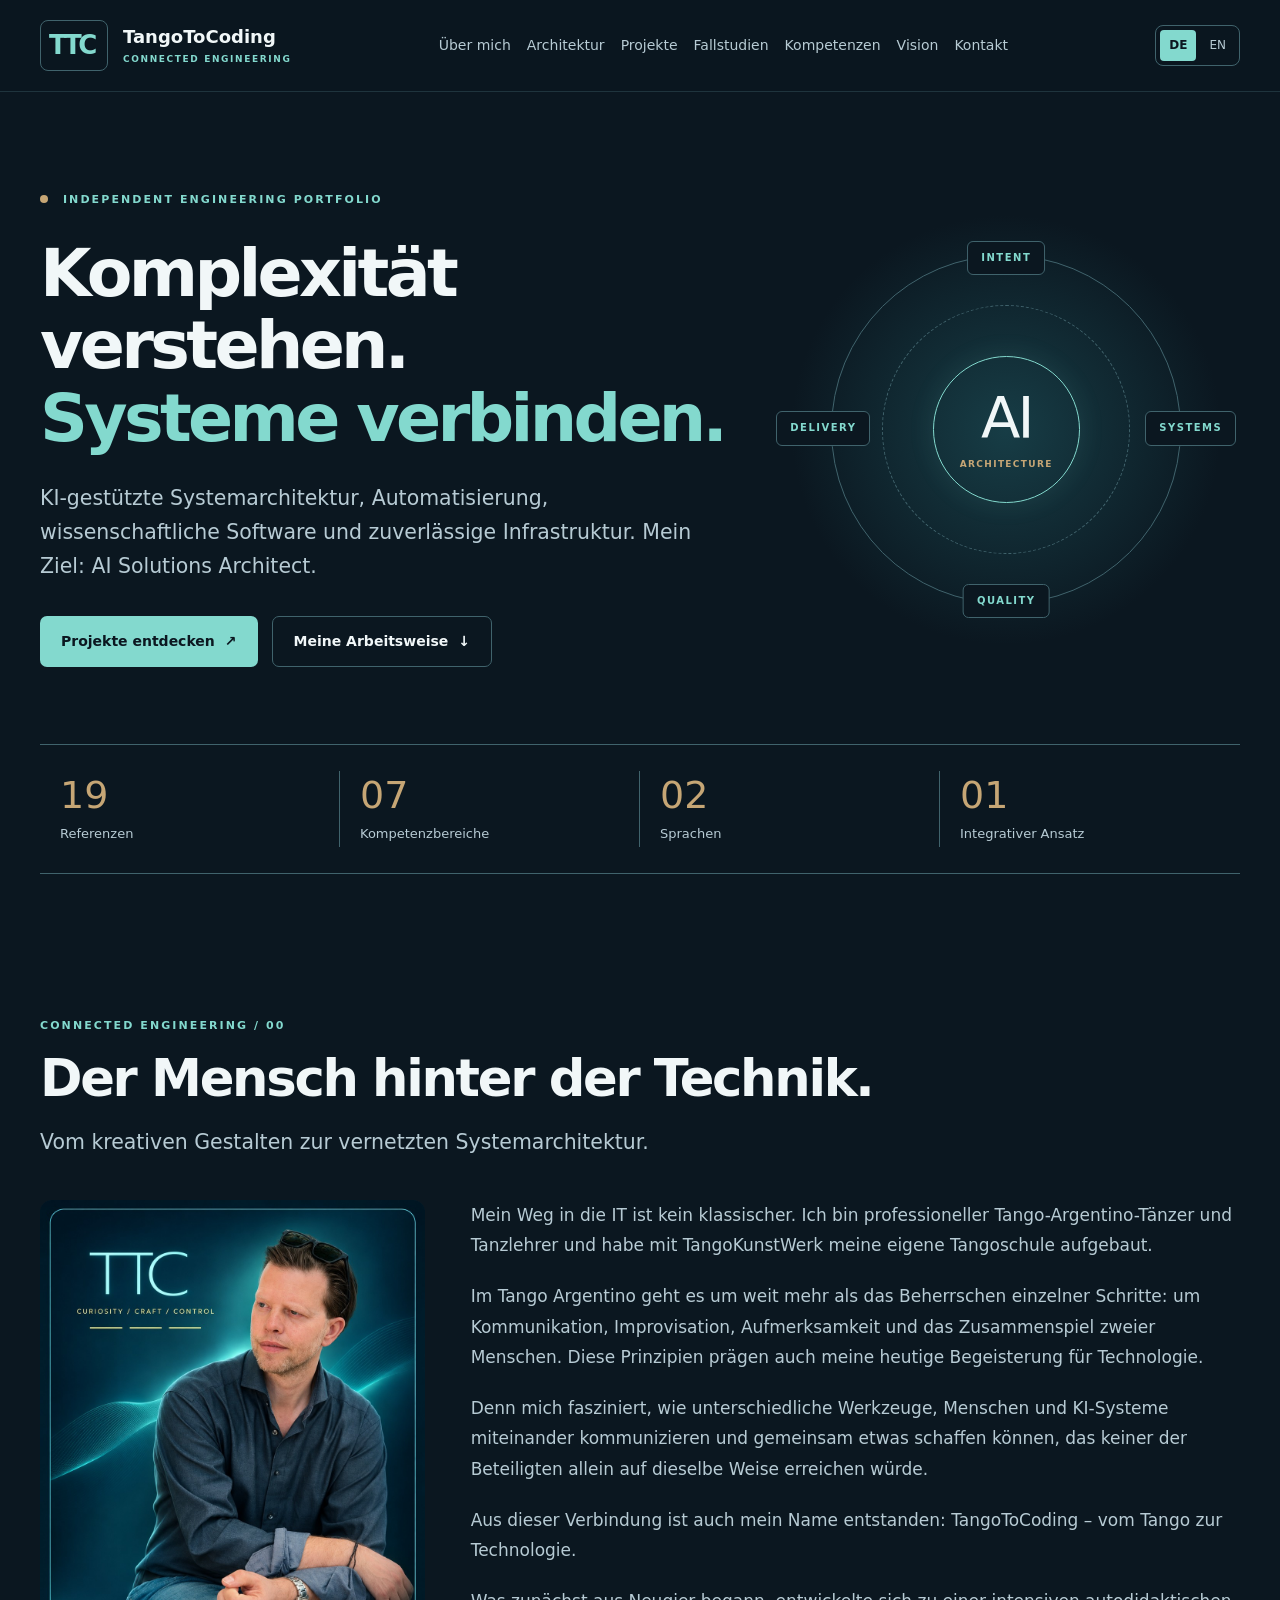
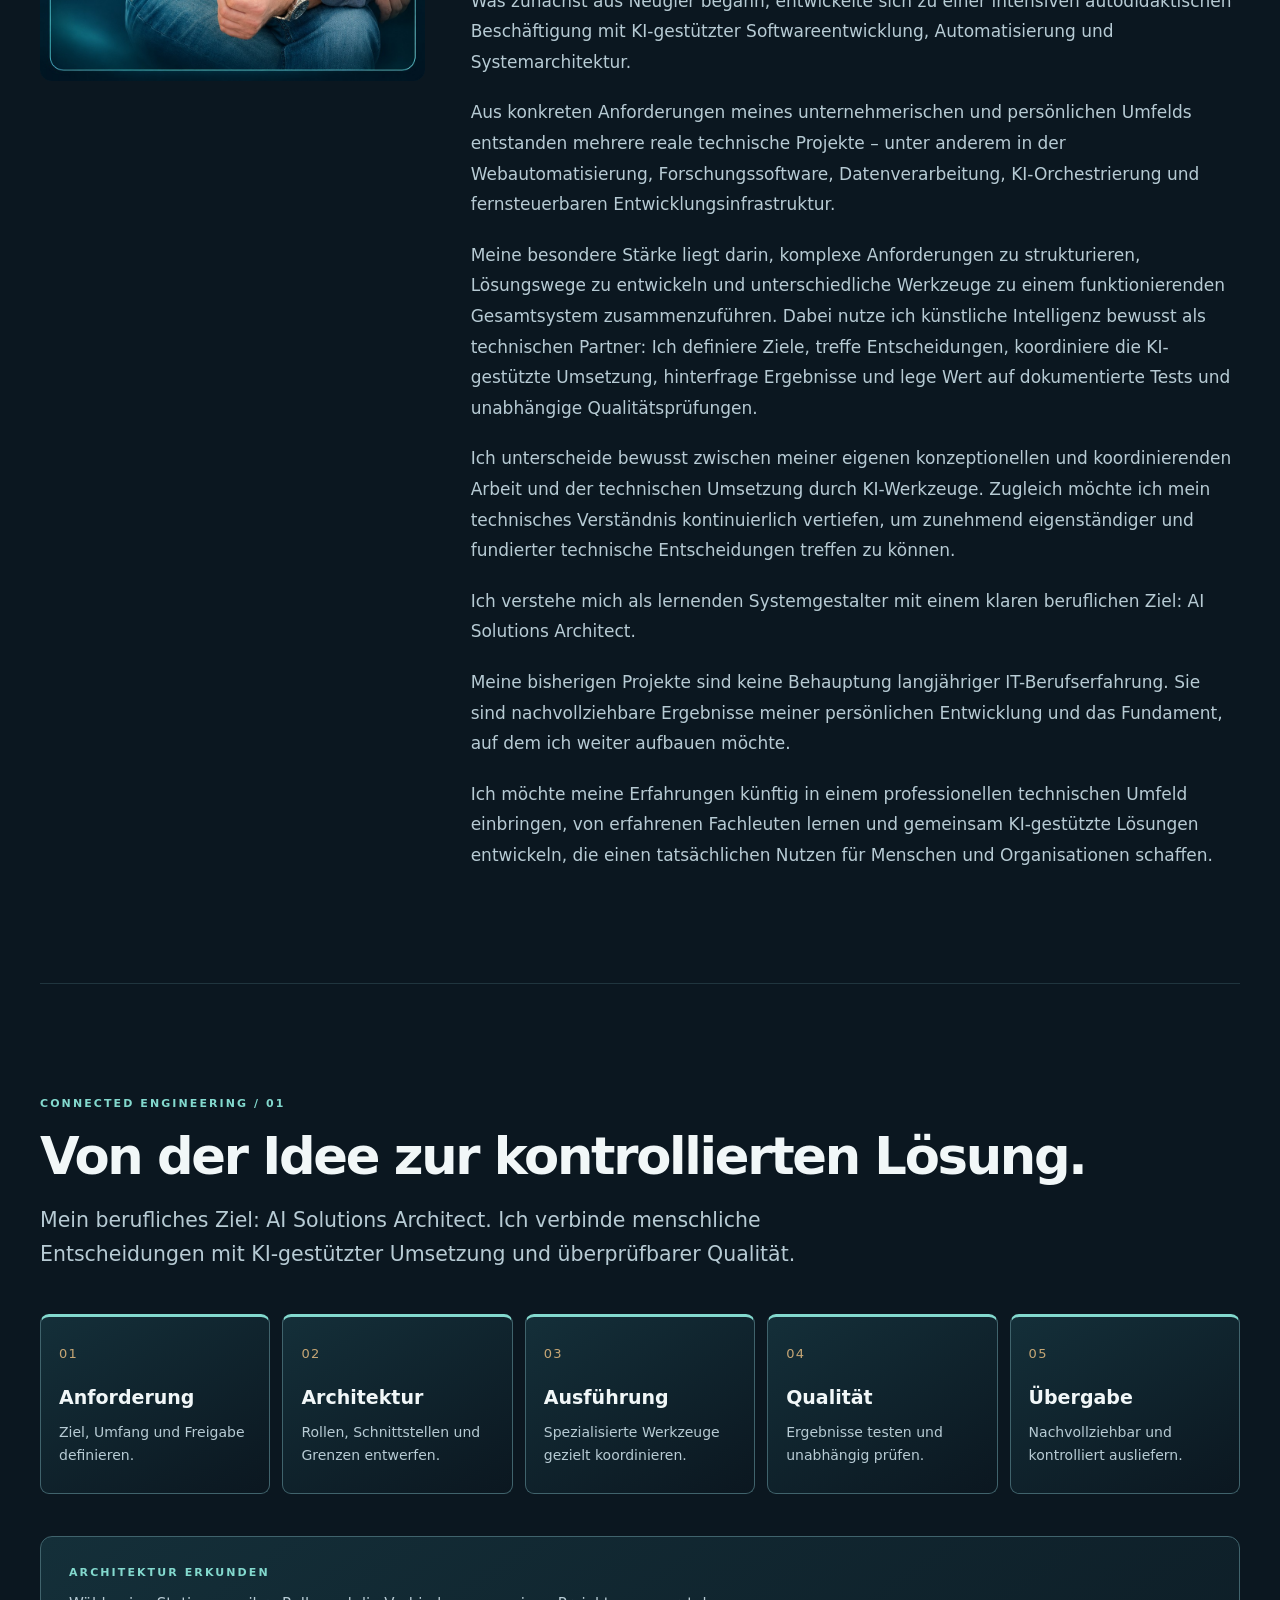
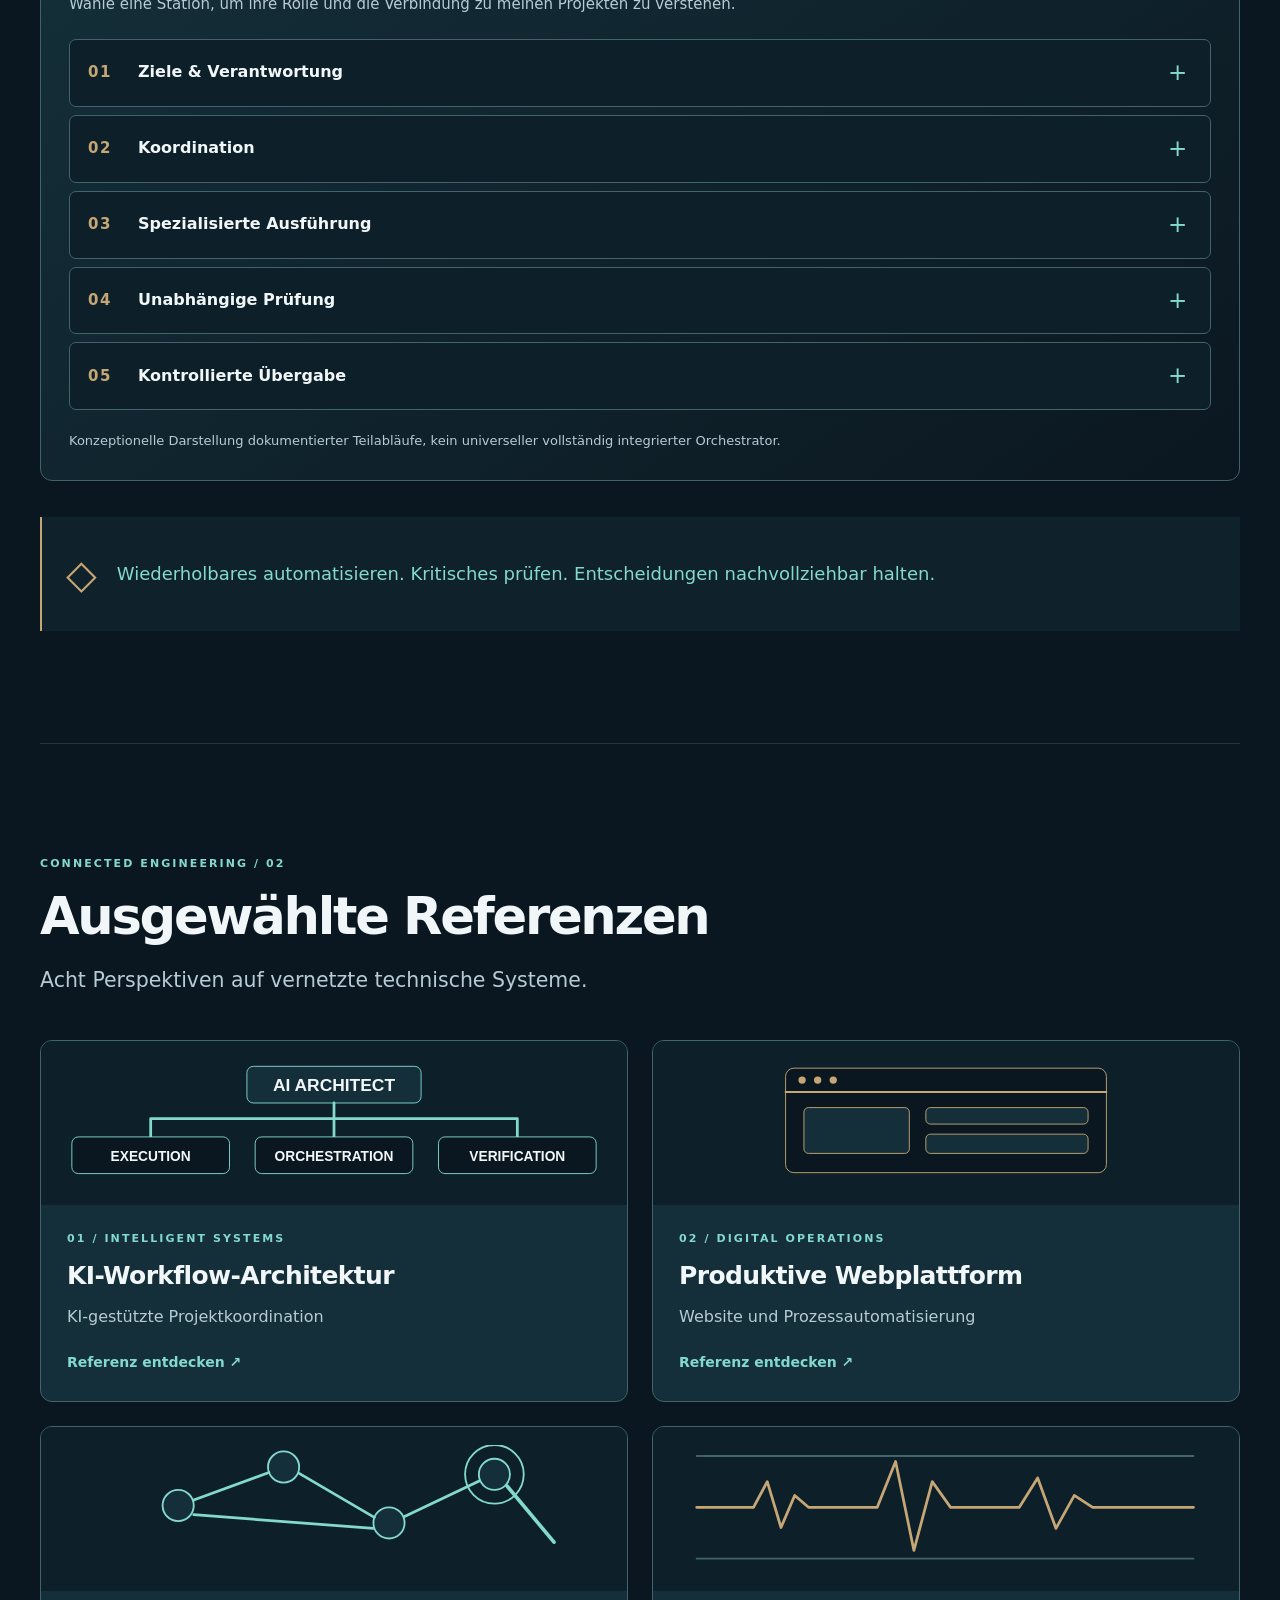
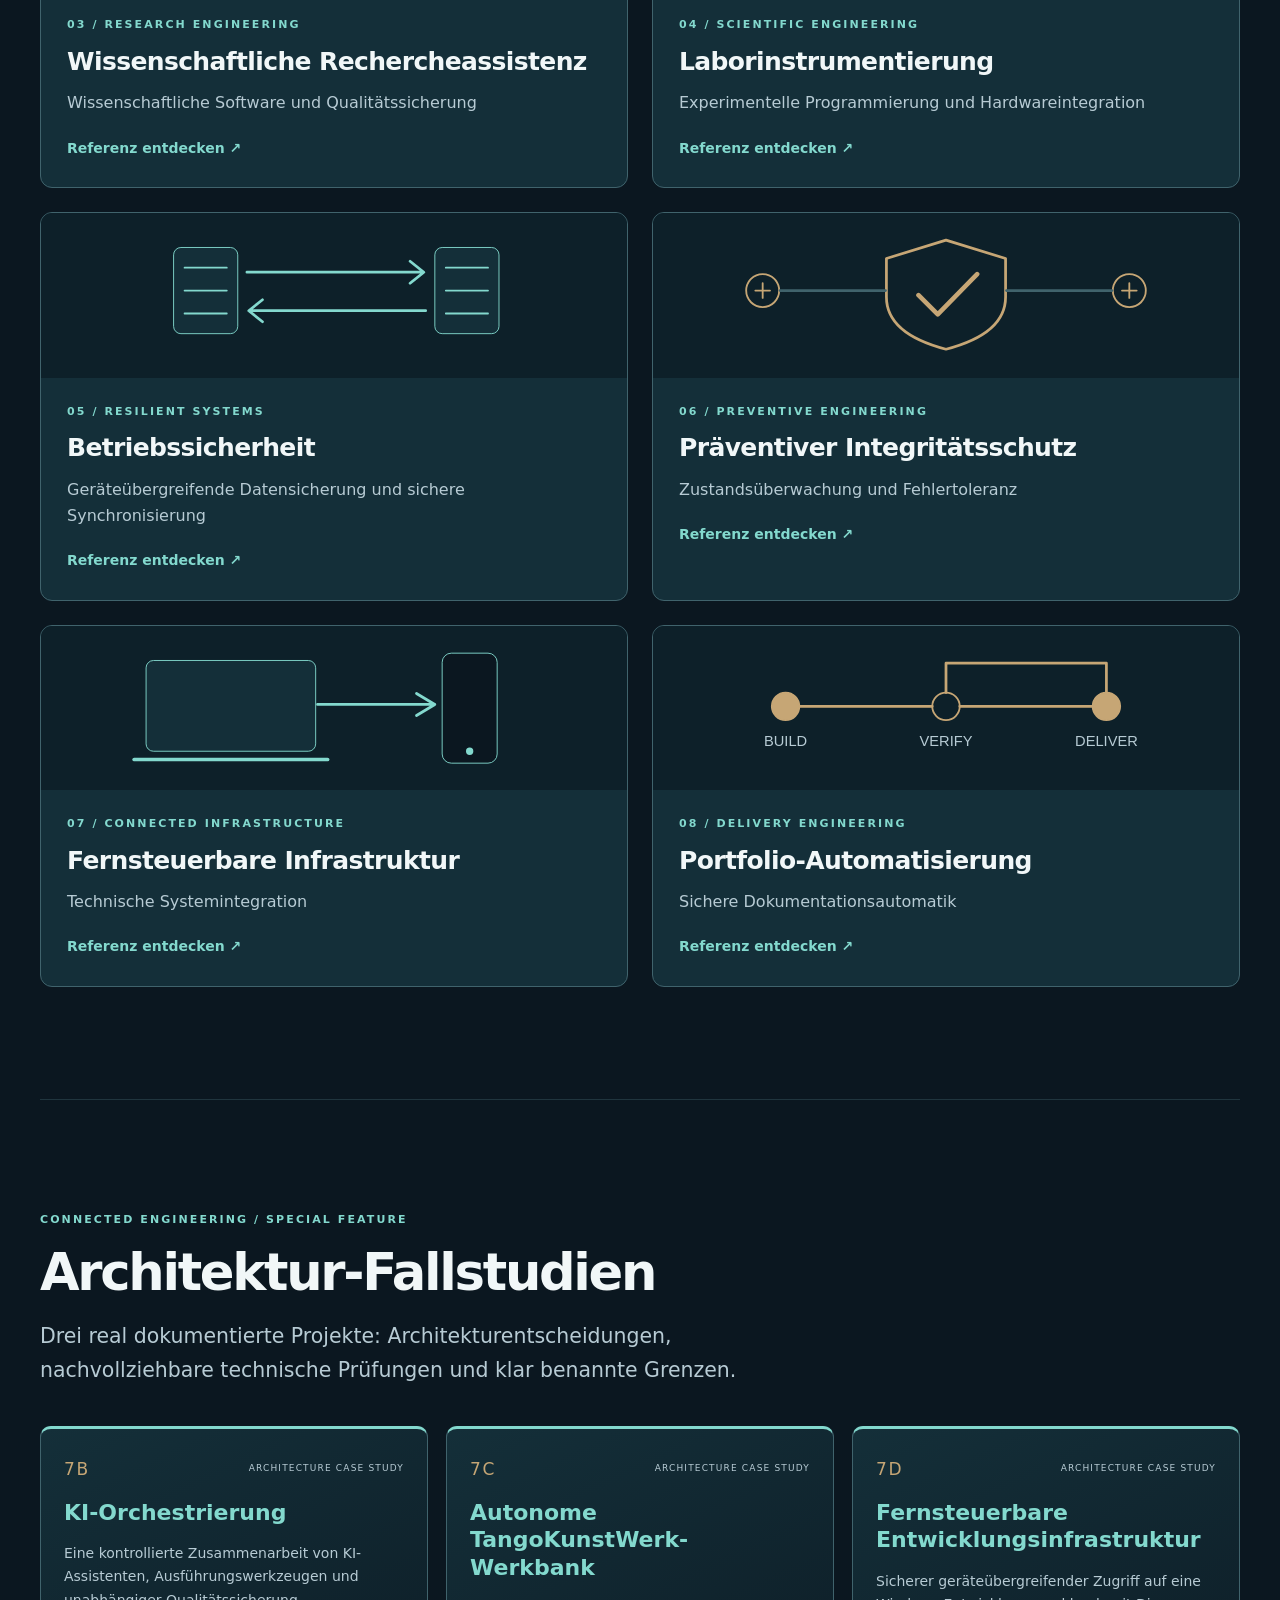
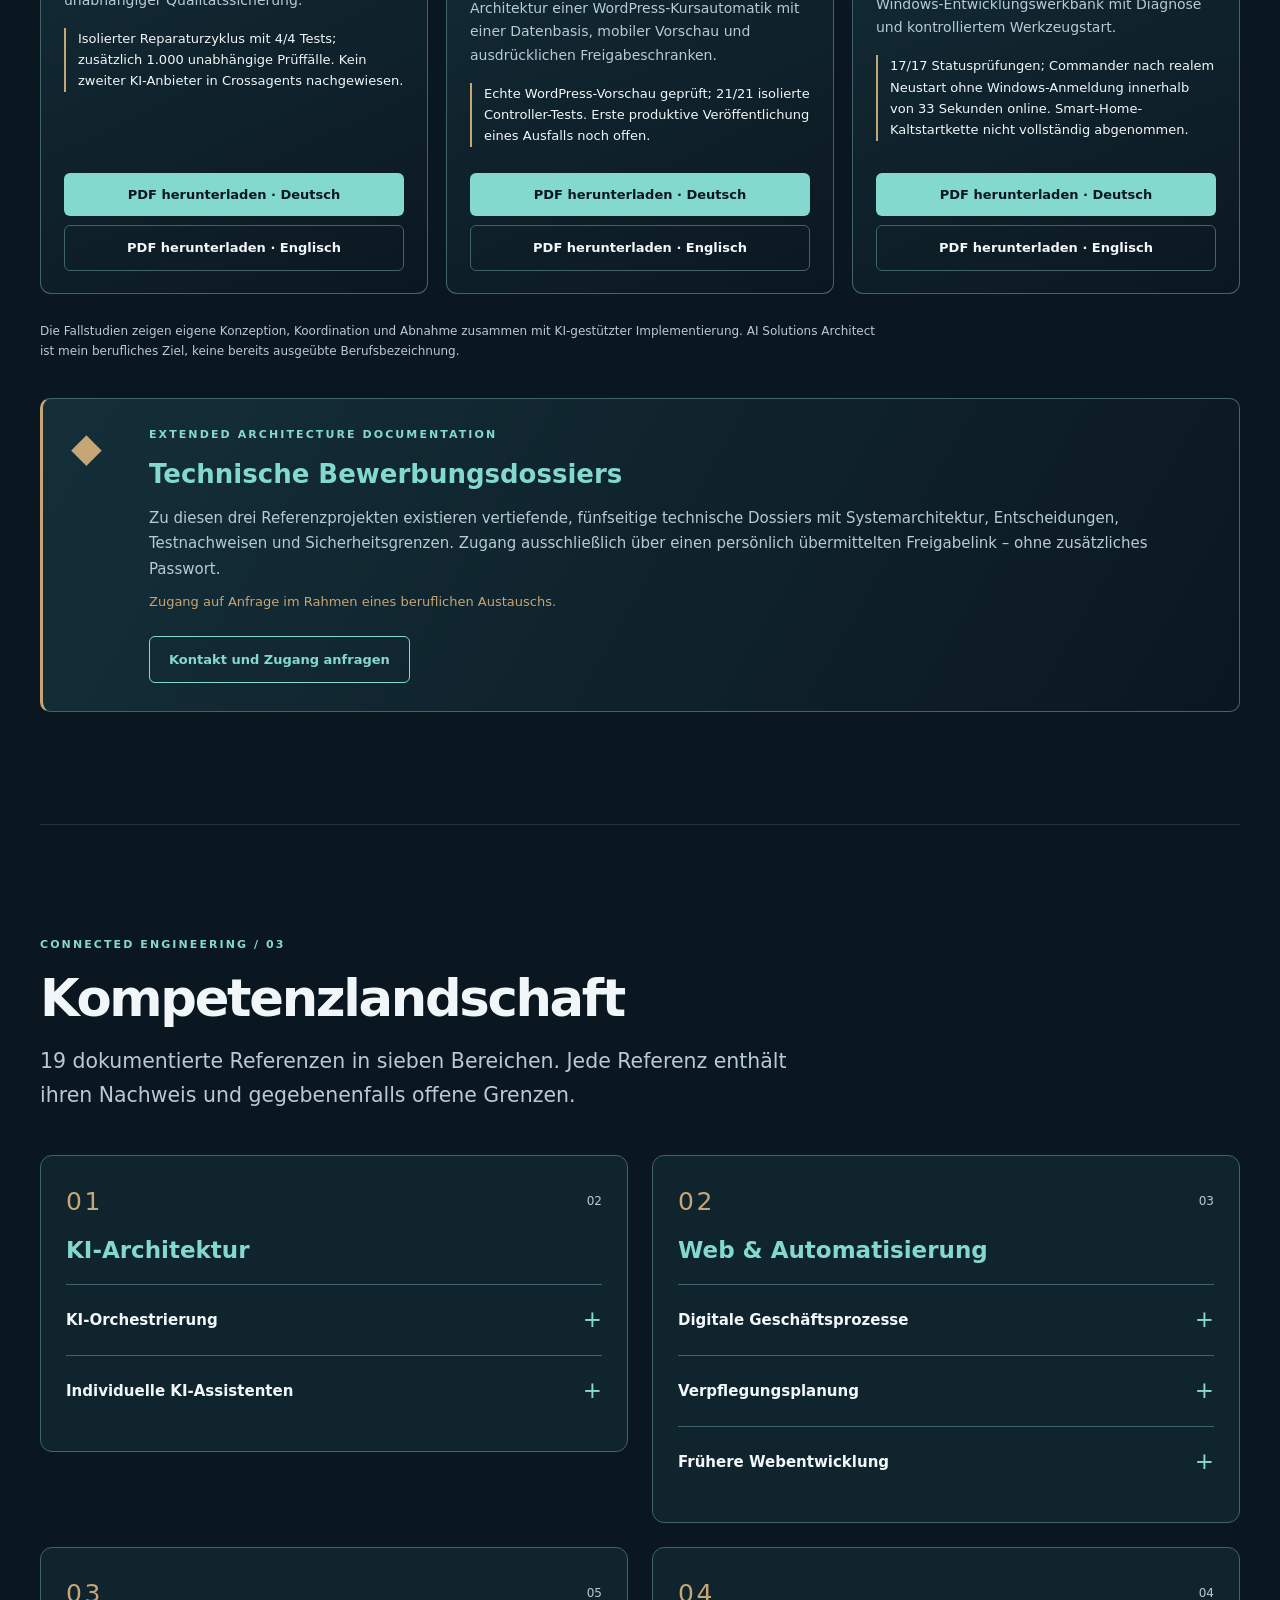
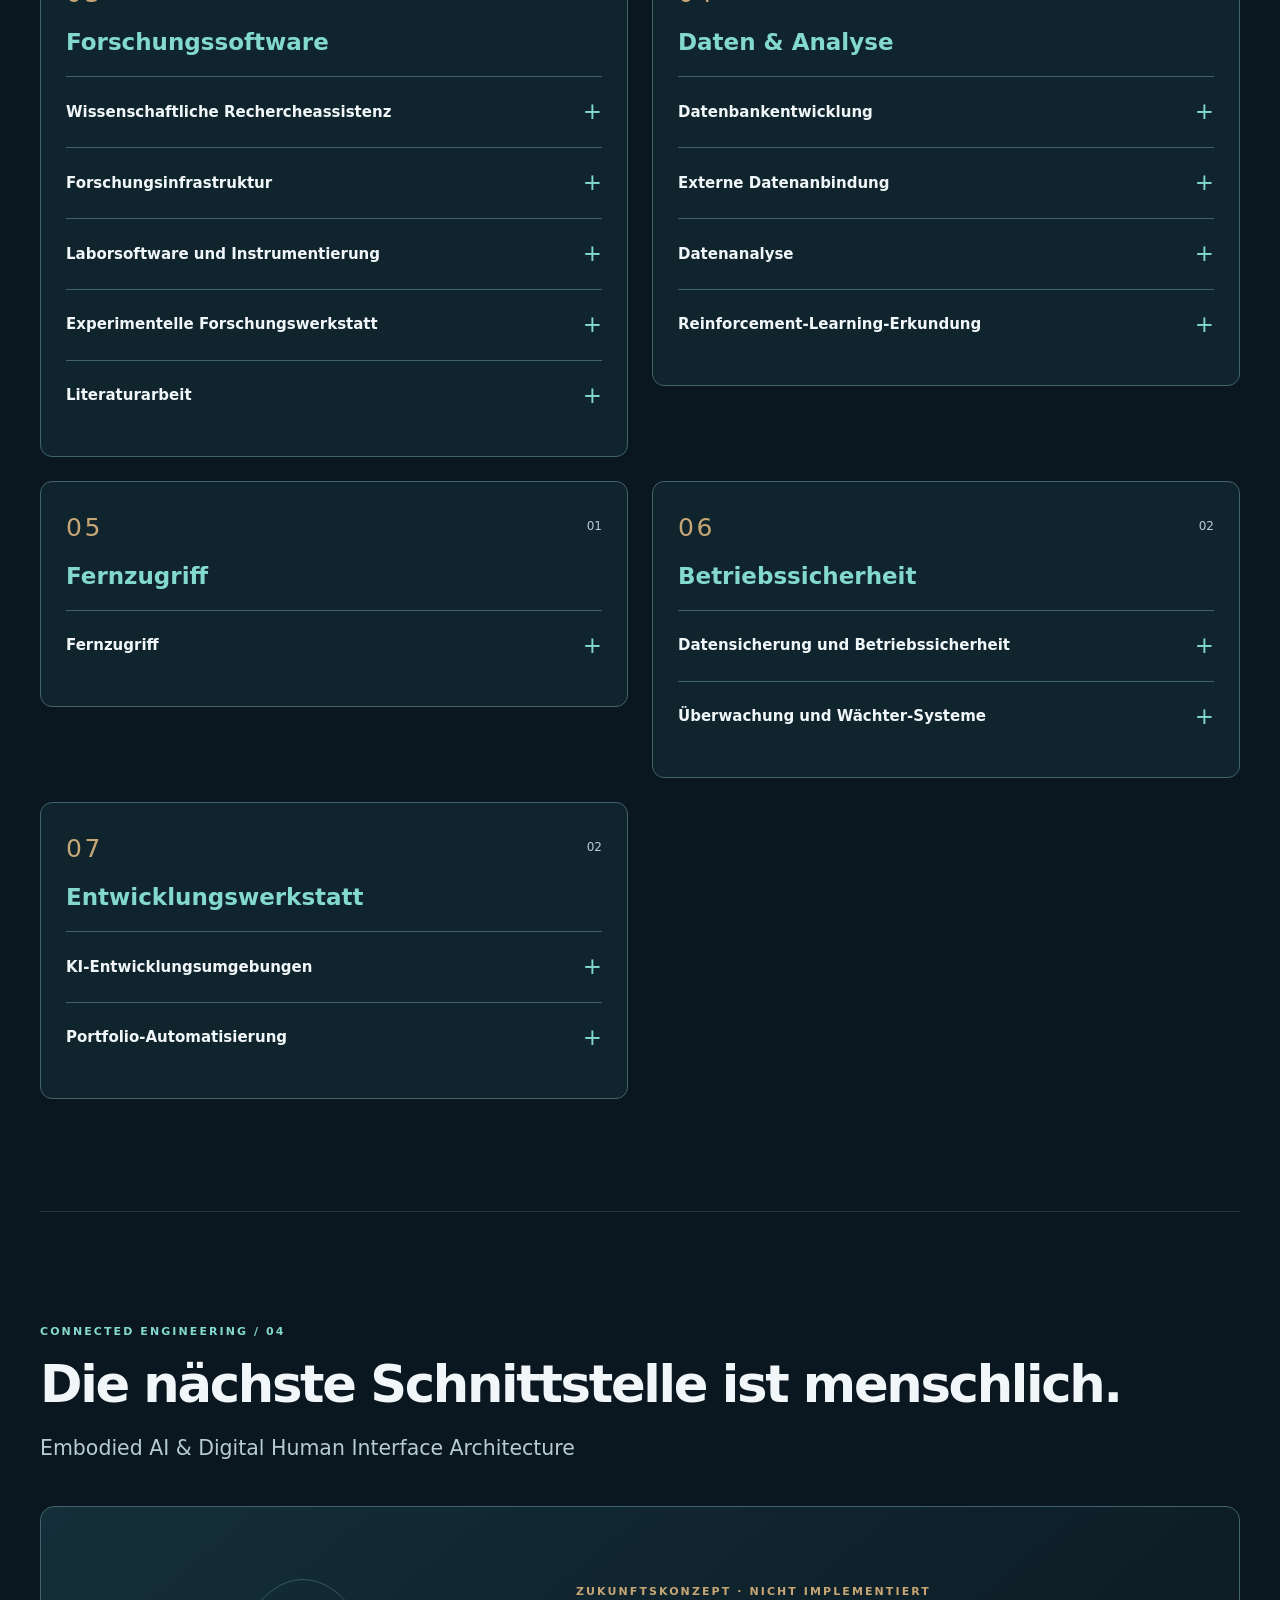
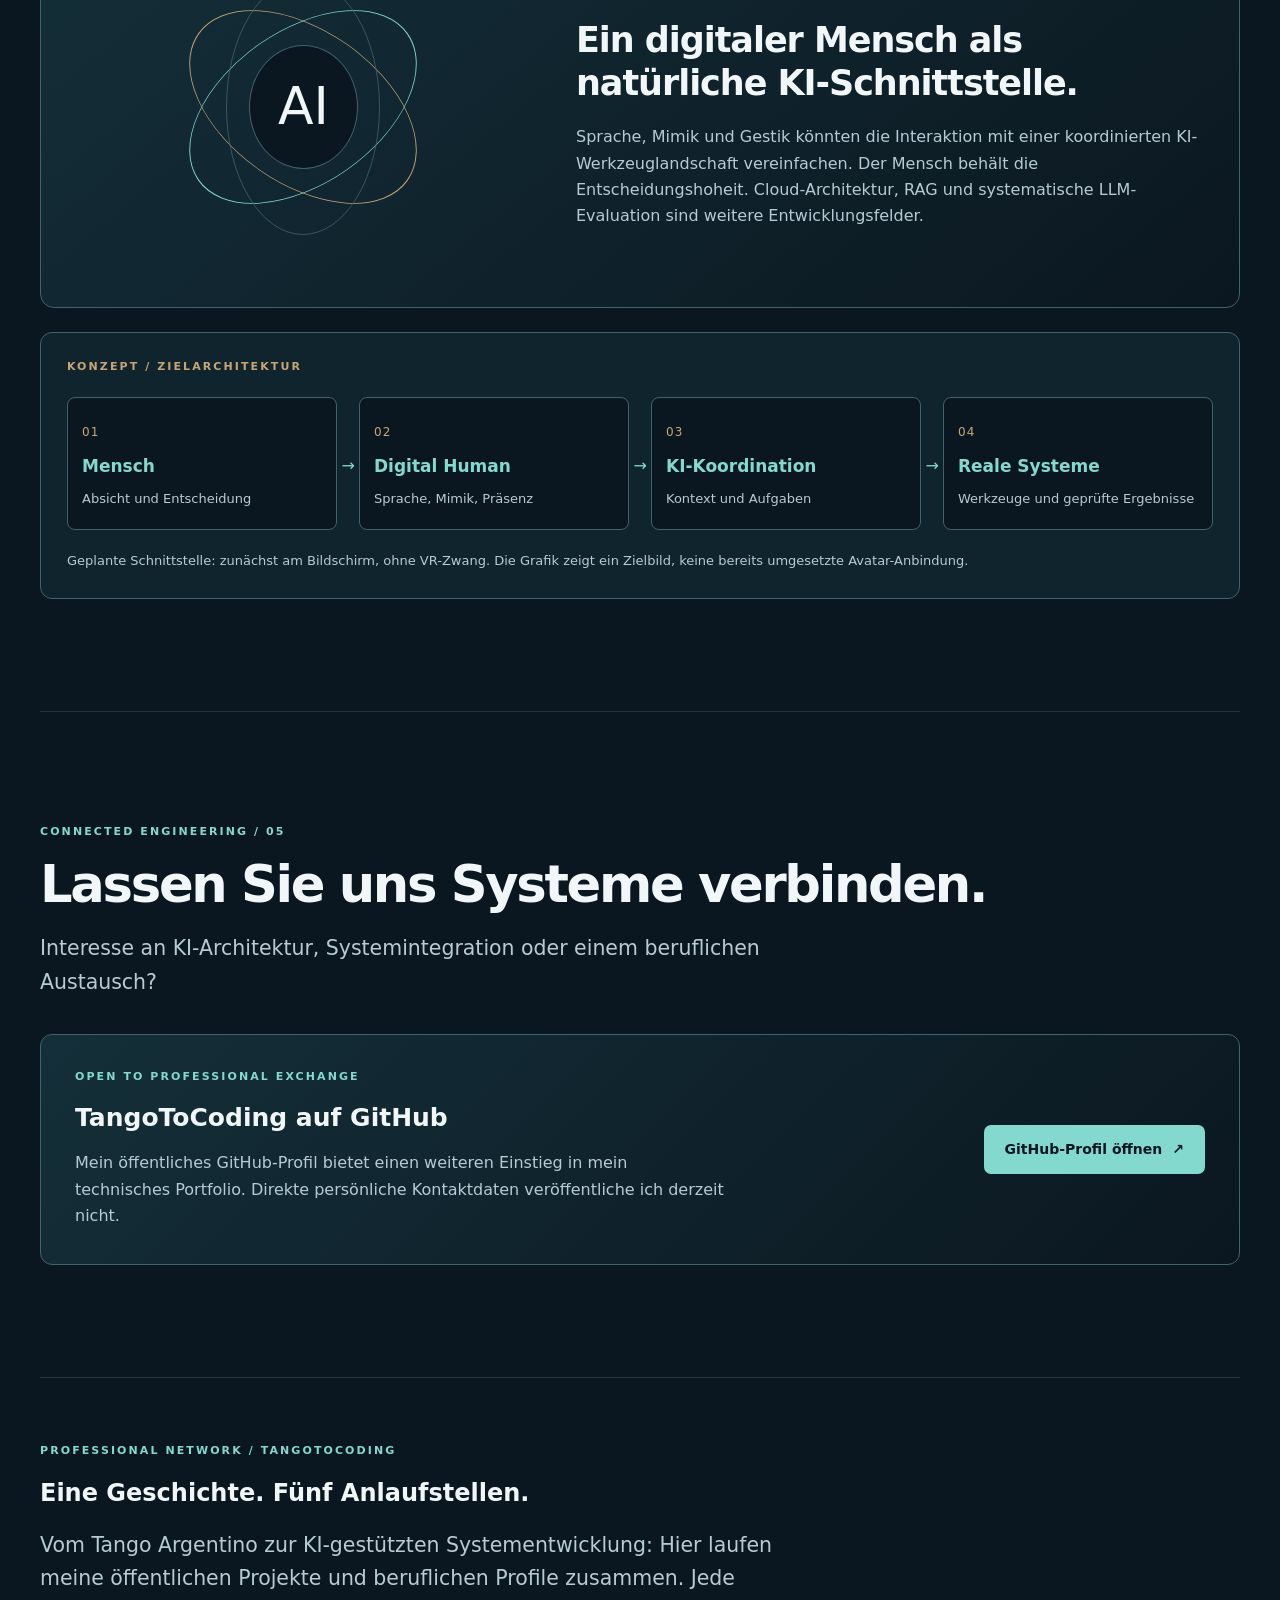
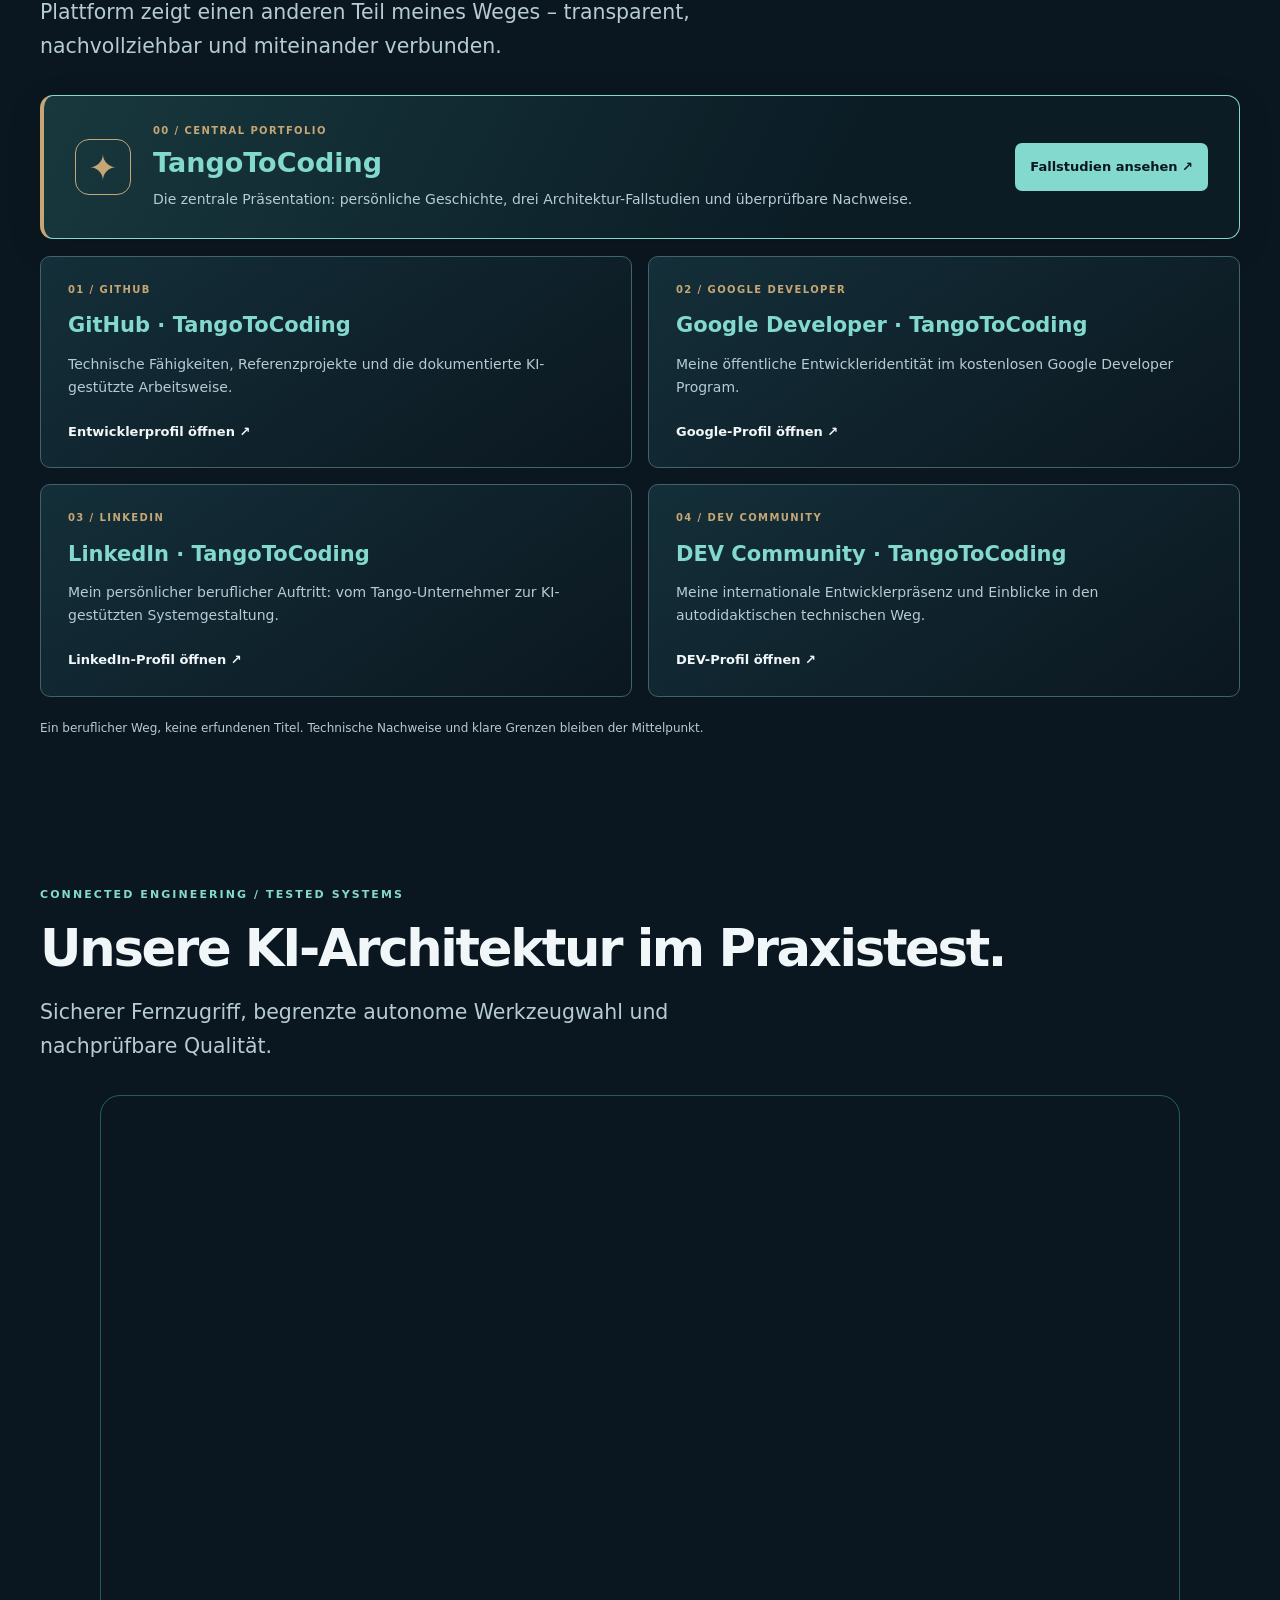
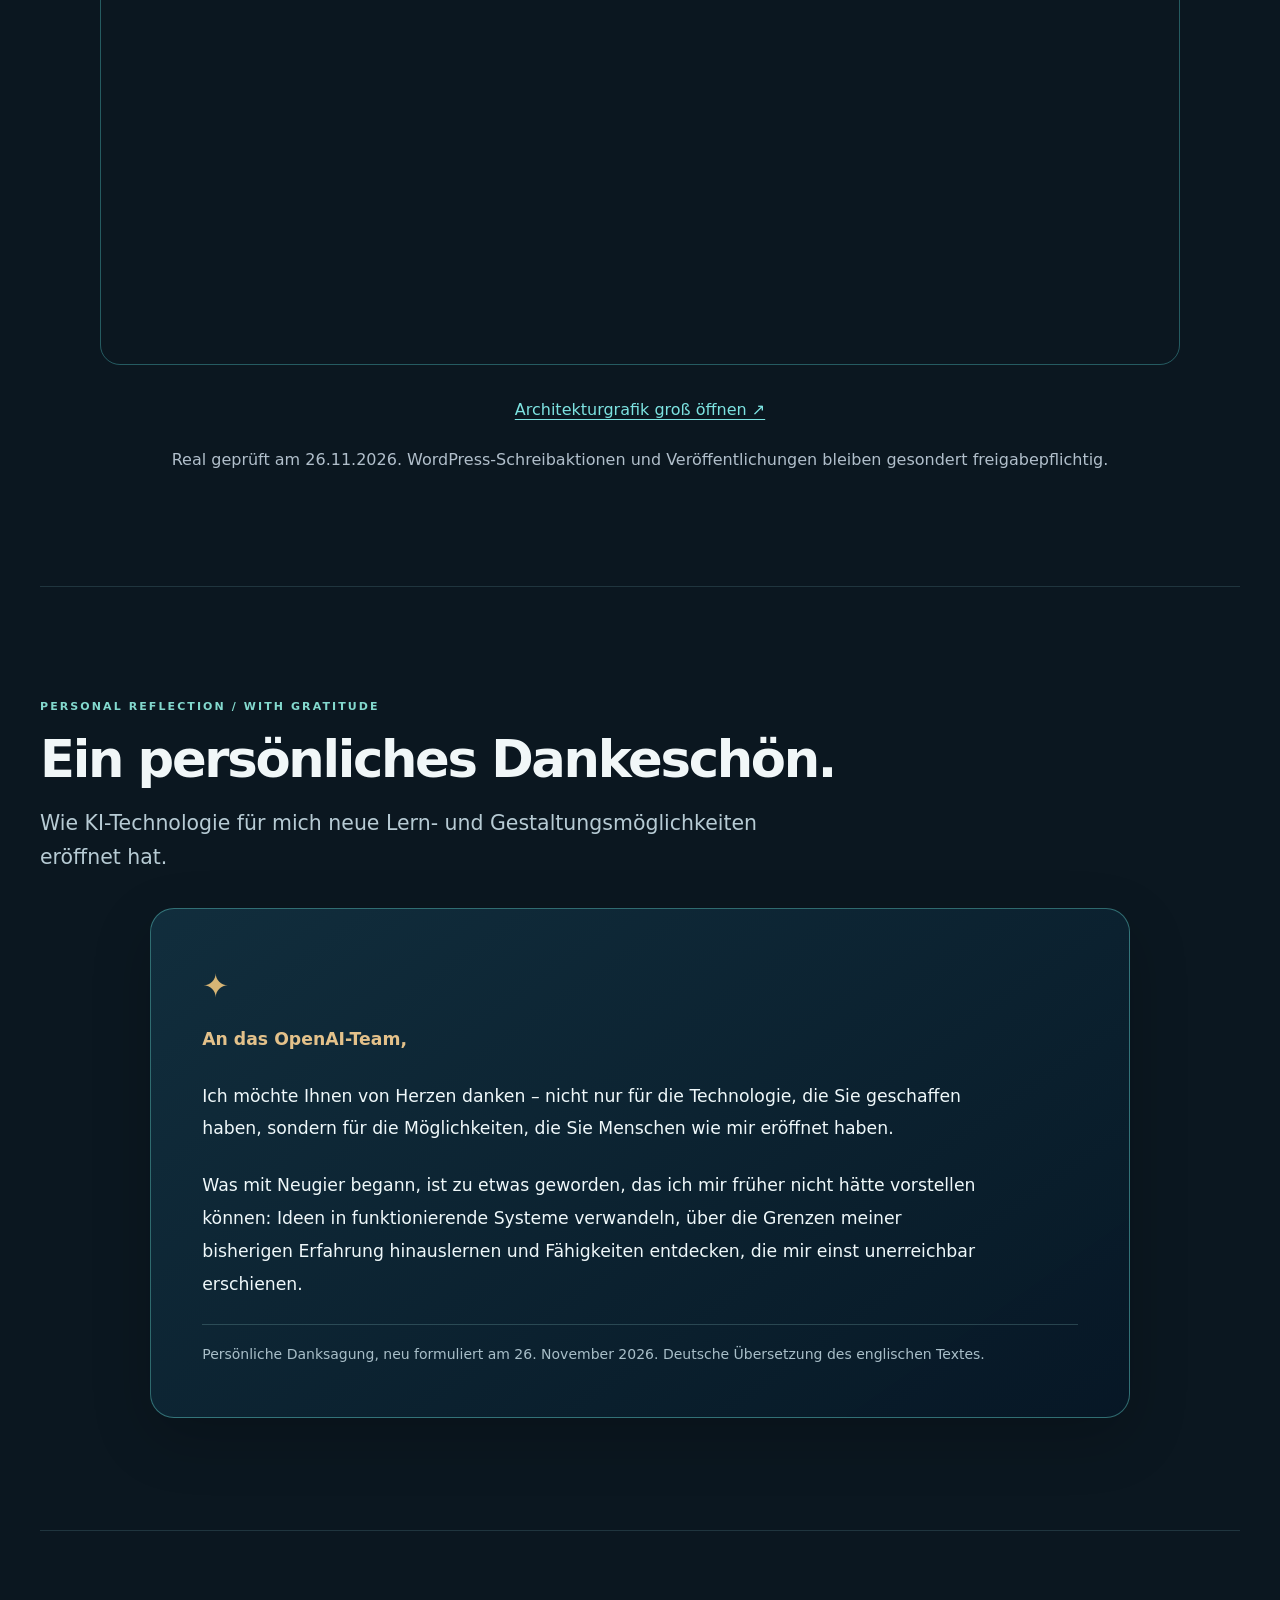
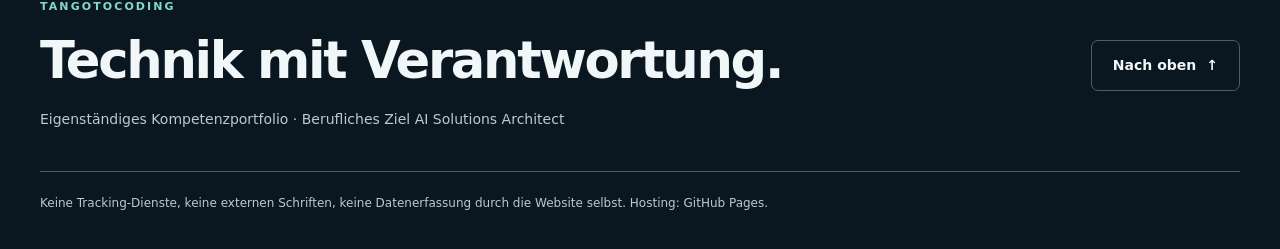
==== index.html @ 14fd88d5 "Add approved bilingual thank-you note to OpenAI team" ====
<!doctype html><html lang="de"><head><meta charset="utf-8"><meta name="viewport" content="width=device-width,initial-scale=1"><meta name="description" content="TangoToCoding — Connected Engineering. AI-assisted systems, automation, research software and reliable infrastructure."><meta name="color-scheme" content="dark"><meta name="robots" content="noindex,nofollow"><meta http-equiv="Content-Security-Policy" content="default-src &apos;none&apos;; style-src &apos;self&apos;; script-src &apos;self&apos;; img-src &apos;self&apos; data:; base-uri &apos;none&apos;; form-action &apos;none&apos;"><title>TangoToCoding — Connected Engineering</title><link rel="stylesheet" href="style.css"><script src="site.js" defer></script></head><body><a class="skip" href="#main">Zum Inhalt / Skip to content</a><header><div class="nav"><a class="brand" href="#main"><span class="monogram">TTC</span><span>TangoToCoding<small>CONNECTED ENGINEERING</small></span></a><nav aria-label="Navigation"><a href="#about"><span lang="de">Über mich</span><span lang="en">About</span></a><a href="#architecture"><span lang="de">Architektur</span><span lang="en">Architecture</span></a><a href="#work"><span lang="de">Projekte</span><span lang="en">Projects</span></a><a href="#case-studies"><span lang="de">Fallstudien</span><span lang="en">Case studies</span></a><a href="#capabilities"><span lang="de">Kompetenzen</span><span lang="en">Capabilities</span></a><a href="#vision"><span lang="de">Vision</span><span lang="en">Vision</span></a><a href="#contact"><span lang="de">Kontakt</span><span lang="en">Contact</span></a></nav><div class="languages" aria-label="Language"><button type="button" data-language="de" aria-pressed="true">DE</button><button type="button" data-language="en" aria-pressed="false">EN</button></div></div></header><main id="main"><section class="hero"><div class="hero-copy"><div class="eyebrow"><span class="dot"></span> INDEPENDENT ENGINEERING PORTFOLIO</div><h1><span lang="de">Komplexität verstehen.</span><span lang="en">Understand complexity.</span><br><em><span lang="de">Systeme verbinden.</span><span lang="en">Connect systems.</span></em></h1><p class="intro"><span lang="de">KI-gestützte Systemarchitektur, Automatisierung, wissenschaftliche Software und zuverlässige Infrastruktur. Mein Ziel: AI Solutions Architect.</span><span lang="en">AI-assisted systems architecture, automation, research software and reliable infrastructure. My goal: AI Solutions Architect.</span></p><div class="actions"><a class="primary" href="#work"><span lang="de">Projekte entdecken</span><span lang="en">Explore projects</span> ↗</a><a class="secondary" href="#architecture"><span lang="de">Meine Arbeitsweise</span><span lang="en">My approach</span> ↓</a></div></div><div class="hero-visual" aria-hidden="true"><div class="ring r1"></div><div class="ring r2"></div><div class="ring r3"></div><div class="hub">AI<span>ARCHITECTURE</span></div><span class="node n1">INTENT</span><span class="node n2">SYSTEMS</span><span class="node n3">QUALITY</span><span class="node n4">DELIVERY</span></div><div class="metrics"><div><strong>19</strong><span><span lang="de">Referenzen</span><span lang="en">References</span></span></div><div><strong>07</strong><span><span lang="de">Kompetenzbereiche</span><span lang="en">Domains</span></span></div><div><strong>02</strong><span><span lang="de">Sprachen</span><span lang="en">Languages</span></span></div><div><strong>01</strong><span><span lang="de">Integrativer Ansatz</span><span lang="en">Integrated approach</span></span></div></div></section><section id="about" class="section"><div class="eyebrow">CONNECTED ENGINEERING / 00</div><h2><span lang="de">Der Mensch hinter der Technik.</span><span lang="en">Behind the architecture.</span></h2><p class="lede"><span lang="de">Vom kreativen Gestalten zur vernetzten Systemarchitektur.</span><span lang="en">From creative practice to connected systems architecture.</span></p><div class="bio-layout"><aside class="bio-emblem bio-portrait"><img src="[data-uri]" width="1000" height="1250" alt="TangoToCoding – Porträt / portrait" decoding="async"></aside><div class="bio-copy"><p><span lang="de">Mein Weg in die IT ist kein klassischer. Ich bin professioneller Tango-Argentino-Tänzer und Tanzlehrer und habe mit TangoKunstWerk meine eigene Tangoschule aufgebaut.</span><span lang="en">My path into IT is not a conventional one. I am a professional Argentine tango dancer and teacher, and I founded my own tango school, TangoKunstWerk.</span></p><p><span lang="de">Im Tango Argentino geht es um weit mehr als das Beherrschen einzelner Schritte: um Kommunikation, Improvisation, Aufmerksamkeit und das Zusammenspiel zweier Menschen. Diese Prinzipien prägen auch meine heutige Begeisterung für Technologie.</span><span lang="en">Argentine tango is about much more than mastering individual steps: communication, improvisation, attentiveness and the interplay between two people. These principles also shape my enthusiasm for technology today.</span></p><p><span lang="de">Denn mich fasziniert, wie unterschiedliche Werkzeuge, Menschen und KI-Systeme miteinander kommunizieren und gemeinsam etwas schaffen können, das keiner der Beteiligten allein auf dieselbe Weise erreichen würde.</span><span lang="en">I am fascinated by how different tools, people and AI systems can communicate and work together to create something that none of them could achieve in quite the same way alone.</span></p><p><span lang="de">Aus dieser Verbindung ist auch mein Name entstanden: TangoToCoding – vom Tango zur Technologie.</span><span lang="en">This connection also gave rise to my name: TangoToCoding – from tango to technology.</span></p><p><span lang="de">Was zunächst aus Neugier begann, entwickelte sich zu einer intensiven autodidaktischen Beschäftigung mit KI-gestützter Softwareentwicklung, Automatisierung und Systemarchitektur.</span><span lang="en">What started as curiosity grew into an intensive journey of self-directed learning in AI-assisted software development, automation and systems architecture.</span></p><p><span lang="de">Aus konkreten Anforderungen meines unternehmerischen und persönlichen Umfelds entstanden mehrere reale technische Projekte – unter anderem in der Webautomatisierung, Forschungssoftware, Datenverarbeitung, KI-Orchestrierung und fernsteuerbaren Entwicklungsinfrastruktur.</span><span lang="en">Real needs from my business and personal environment led to technical projects in web automation, research software, data processing, AI orchestration and remotely operated development infrastructure.</span></p><p><span lang="de">Meine besondere Stärke liegt darin, komplexe Anforderungen zu strukturieren, Lösungswege zu entwickeln und unterschiedliche Werkzeuge zu einem funktionierenden Gesamtsystem zusammenzuführen. Dabei nutze ich künstliche Intelligenz bewusst als technischen Partner: Ich definiere Ziele, treffe Entscheidungen, koordiniere die KI-gestützte Umsetzung, hinterfrage Ergebnisse und lege Wert auf dokumentierte Tests und unabhängige Qualitätsprüfungen.</span><span lang="en">My particular strength is structuring complex requirements, exploring approaches and bringing different tools together into a functioning whole. I deliberately use AI as a technical partner: I define objectives, make decisions, coordinate AI-assisted implementation, question results and value documented tests and independent quality checks.</span></p><p><span lang="de">Ich unterscheide bewusst zwischen meiner eigenen konzeptionellen und koordinierenden Arbeit und der technischen Umsetzung durch KI-Werkzeuge. Zugleich möchte ich mein technisches Verständnis kontinuierlich vertiefen, um zunehmend eigenständiger und fundierter technische Entscheidungen treffen zu können.</span><span lang="en">I consciously distinguish my own conceptual and coordinating work from technical implementation performed by AI tools. At the same time, I want to continually deepen my technical understanding so that I can make increasingly independent, well-founded technical decisions.</span></p><p><span lang="de">Ich verstehe mich als lernenden Systemgestalter mit einem klaren beruflichen Ziel: AI Solutions Architect.</span><span lang="en">I see myself as a system designer who continues to learn, with a clear professional goal: AI Solutions Architect.</span></p><p><span lang="de">Meine bisherigen Projekte sind keine Behauptung langjähriger IT-Berufserfahrung. Sie sind nachvollziehbare Ergebnisse meiner persönlichen Entwicklung und das Fundament, auf dem ich weiter aufbauen möchte.</span><span lang="en">My previous projects are not a claim of many years of professional IT experience. They are verifiable results of my personal development and the foundation on which I want to build.</span></p><p><span lang="de">Ich möchte meine Erfahrungen künftig in einem professionellen technischen Umfeld einbringen, von erfahrenen Fachleuten lernen und gemeinsam KI-gestützte Lösungen entwickeln, die einen tatsächlichen Nutzen für Menschen und Organisationen schaffen.</span><span lang="en">I want to contribute my experience in a professional technical environment, learn from experienced colleagues and jointly develop AI-assisted solutions that deliver real value to people and organizations.</span></p></div></div></section><section id="architecture" class="section"><div class="eyebrow">CONNECTED ENGINEERING / 01</div><h2><span lang="de">Von der Idee zur kontrollierten Lösung.</span><span lang="en">From intent to controlled solutions.</span></h2><p class="lede"><span lang="de">Mein berufliches Ziel: AI Solutions Architect. Ich verbinde menschliche Entscheidungen mit KI-gestützter Umsetzung und überprüfbarer Qualität.</span><span lang="en">My professional goal: AI Solutions Architect. I connect human decisions with AI-assisted implementation and verifiable quality.</span></p><div class="steps"><article class="step"><span>01</span><h3><span lang="de">Anforderung</span><span lang="en">Intent</span></h3><p><span lang="de">Ziel, Umfang und Freigabe definieren.</span><span lang="en">Define objectives, scope and approval.</span></p></article><article class="step"><span>02</span><h3><span lang="de">Architektur</span><span lang="en">Architecture</span></h3><p><span lang="de">Rollen, Schnittstellen und Grenzen entwerfen.</span><span lang="en">Design roles, interfaces and boundaries.</span></p></article><article class="step"><span>03</span><h3><span lang="de">Ausführung</span><span lang="en">Execution</span></h3><p><span lang="de">Spezialisierte Werkzeuge gezielt koordinieren.</span><span lang="en">Coordinate specialized tools for bounded tasks.</span></p></article><article class="step"><span>04</span><h3><span lang="de">Qualität</span><span lang="en">Verification</span></h3><p><span lang="de">Ergebnisse testen und unabhängig prüfen.</span><span lang="en">Test and independently inspect outcomes.</span></p></article><article class="step"><span>05</span><h3><span lang="de">Übergabe</span><span lang="en">Delivery</span></h3><p><span lang="de">Nachvollziehbar und kontrolliert ausliefern.</span><span lang="en">Deliver with traceability and control.</span></p></article></div><div class="interactive-architecture"><div class="eyebrow"><span lang="de">ARCHITEKTUR ERKUNDEN</span><span lang="en">EXPLORE THE ARCHITECTURE</span></div><p class="flow-hint"><span lang="de">Wähle eine Station, um ihre Rolle und die Verbindung zu meinen Projekten zu verstehen.</span><span lang="en">Select a stage to explore its role and connection to my projects.</span></p><div class="flow-grid"><details class="flow-stage"><summary><span class="number">01</span><span><span lang="de">Ziele &amp; Verantwortung</span><span lang="en">Intent &amp; accountability</span></span><span aria-hidden="true" class="plus">+</span></summary><div class="flow-detail"><p><span lang="de">Der Mensch bestimmt Ziel, Umfang, Kostenrahmen und Freigaben. Technische Möglichkeiten ersetzen keine menschliche Entscheidung.</span><span lang="en">The human defines objectives, scope, cost boundaries and approvals. Technical capability does not replace human judgment.</span></p></div></details><details class="flow-stage"><summary><span class="number">02</span><span><span lang="de">Koordination</span><span lang="en">Coordination</span></span><span aria-hidden="true" class="plus">+</span></summary><div class="flow-detail"><p><span lang="de">Eine koordinierende KI strukturiert Anforderungen, wählt geeignete Werkzeuge und bewertet technische Ergebnisse. Zuständigkeiten bleiben klar getrennt.</span><span lang="en">A coordinating AI structures requirements, selects suitable tools and evaluates technical outcomes. Responsibilities remain distinct.</span></p><a class="feature-link" href="#ref-agent-system"><span lang="de">Passende Referenz</span><span lang="en">Related reference</span> ↗</a></div></details><details class="flow-stage"><summary><span class="number">03</span><span><span lang="de">Spezialisierte Ausführung</span><span lang="en">Specialized execution</span></span><span aria-hidden="true" class="plus">+</span></summary><div class="flow-detail"><p><span lang="de">Begrenzte Aufgaben werden an geeignete Werkzeuge delegiert. Schnittstellen, Projektgrenzen und kontrollierte Zugriffe sind Teil des Entwurfs.</span><span lang="en">Bounded tasks are delegated to suitable tools. Interfaces, project boundaries and controlled access are part of the design.</span></p><a class="feature-link" href="#ref-tangokunstwerk"><span lang="de">Passende Referenz</span><span lang="en">Related reference</span> ↗</a></div></details><details class="flow-stage"><summary><span class="number">04</span><span><span lang="de">Unabhängige Prüfung</span><span lang="en">Independent verification</span></span><span aria-hidden="true" class="plus">+</span></summary><div class="flow-detail"><p><span lang="de">Tests, Vergleiche und lesende Diagnosen prüfen das tatsächliche Ergebnis. Fehler führen zu nachvollziehbaren Korrekturen statt ungeprüften Erfolgsbehauptungen.</span><span lang="en">Tests, comparisons and read-only diagnostics verify actual outcomes. Failures trigger traceable corrections rather than unverified success claims.</span></p><a class="feature-link" href="#ref-monitoring-watchdog"><span lang="de">Passende Referenz</span><span lang="en">Related reference</span> ↗</a></div></details><details class="flow-stage"><summary><span class="number">05</span><span><span lang="de">Kontrollierte Übergabe</span><span lang="en">Controlled delivery</span></span><span aria-hidden="true" class="plus">+</span></summary><div class="flow-detail"><p><span lang="de">Versionierung, Freigaben und dokumentierte Übergaben schützen akzeptierte Stände. Öffentliche Änderungen erfordern eine konkrete Freigabe.</span><span lang="en">Versioning, approvals and documented handovers protect accepted states. Public changes require specific approval.</span></p><a class="feature-link" href="#ref-portfolio"><span lang="de">Passende Referenz</span><span lang="en">Related reference</span> ↗</a></div></details></div><p class="flow-note"><span lang="de">Konzeptionelle Darstellung dokumentierter Teilabläufe, kein universeller vollständig integrierter Orchestrator.</span><span lang="en">Conceptual illustration of documented component workflows, not a universal fully integrated orchestrator.</span></p></div><div class="principle"><span class="diamond">◇</span><p><span lang="de">Wiederholbares automatisieren. Kritisches prüfen. Entscheidungen nachvollziehbar halten.</span><span lang="en">Automate the repeatable. Verify the critical. Keep decisions accountable.</span></p></div></section><section id="work" class="section"><div class="eyebrow">CONNECTED ENGINEERING / 02</div><h2><span lang="de">Ausgewählte Referenzen</span><span lang="en">Selected references</span></h2><p class="lede"><span lang="de">Acht Perspektiven auf vernetzte technische Systeme.</span><span lang="en">Eight perspectives on connected technical systems.</span></p><div class="features"><article class="feature"><div class="feature-art"><svg xmlns="http://www.w3.org/2000/svg" width="600" height="140" viewBox="0 0 600 140">
<rect x="205" y="8" width="190" height="40" rx="7" fill="#142f39" stroke="#83d9ce"/><text x="300" y="35" font-family="Arial, sans-serif" font-size="19" fill="#f1f7f8" font-weight="700" text-anchor="middle">AI ARCHITECT</text><path d="M300 48 V65 M100 65 H500 M100 65 V85 M300 65 V85 M500 65 V85" stroke="#83d9ce" stroke-width="3" stroke-linecap="round" stroke-linejoin="round" fill="none"/><rect x="14" y="85" width="172" height="40" rx="7" fill="#0b1720" stroke="#83d9ce"/><text x="100" y="111" font-family="Arial, sans-serif" font-size="15" fill="#f1f7f8" font-weight="700" text-anchor="middle">EXECUTION</text><rect x="214" y="85" width="172" height="40" rx="7" fill="#0b1720" stroke="#83d9ce"/><text x="300" y="111" font-family="Arial, sans-serif" font-size="15" fill="#f1f7f8" font-weight="700" text-anchor="middle">ORCHESTRATION</text><rect x="414" y="85" width="172" height="40" rx="7" fill="#0b1720" stroke="#83d9ce"/><text x="500" y="111" font-family="Arial, sans-serif" font-size="15" fill="#f1f7f8" font-weight="700" text-anchor="middle">VERIFICATION</text>
</svg>
</div><div class="feature-content"><div class="eyebrow">01 / INTELLIGENT SYSTEMS</div><h3><span lang="de">KI-Workflow-Architektur</span><span lang="en">Agentic AI architecture</span></h3><p><span lang="de">KI-gestützte Projektkoordination</span><span lang="en">AI-assisted project coordination</span></p><a class="feature-link" href="#ref-agent-system"><span lang="de">Referenz entdecken</span><span lang="en">Explore reference</span> <span aria-hidden="true">↗</span></a></div></article><article class="feature"><div class="feature-art"><svg xmlns="http://www.w3.org/2000/svg" width="600" height="140" viewBox="0 0 600 140">
<rect x="125" y="10" width="350" height="114" rx="9" fill="#0b1720" stroke="#c6a675"/><path d="M125 36 H475" stroke="#c6a675" stroke-width="2" stroke-linecap="round" stroke-linejoin="round" fill="none"/><circle cx="143" cy="23" r="3" fill="#c6a675" stroke="#c6a675" stroke-width="2"/><circle cx="160" cy="23" r="3" fill="#c6a675" stroke="#c6a675" stroke-width="2"/><circle cx="177" cy="23" r="3" fill="#c6a675" stroke="#c6a675" stroke-width="2"/><rect x="145" y="53" width="115" height="50" rx="5" fill="#142f39" stroke="#c6a675"/><rect x="278" y="53" width="177" height="18" rx="5" fill="#142f39" stroke="#c6a675"/><rect x="278" y="82" width="177" height="21" rx="5" fill="#142f39" stroke="#c6a675"/>
</svg>
</div><div class="feature-content"><div class="eyebrow">02 / DIGITAL OPERATIONS</div><h3><span lang="de">Produktive Webplattform</span><span lang="en">Live web platform</span></h3><p><span lang="de">Website und Prozessautomatisierung</span><span lang="en">Website and process automation</span></p><a class="feature-link" href="#ref-tangokunstwerk"><span lang="de">Referenz entdecken</span><span lang="en">Explore reference</span> <span aria-hidden="true">↗</span></a></div></article><article class="feature"><div class="feature-art"><svg xmlns="http://www.w3.org/2000/svg" width="600" height="140" viewBox="0 0 600 140">
<circle cx="130" cy="66" r="17" fill="#142f39" stroke="#83d9ce" stroke-width="2"/><circle cx="245" cy="24" r="17" fill="#142f39" stroke="#83d9ce" stroke-width="2"/><circle cx="360" cy="85" r="17" fill="#142f39" stroke="#83d9ce" stroke-width="2"/><circle cx="475" cy="32" r="17" fill="#142f39" stroke="#83d9ce" stroke-width="2"/><path d="M147 60 L229 30 M262 31 L344 79 M377 78 L459 39 M147 76 L343 91" stroke="#83d9ce" stroke-width="3" stroke-linecap="round" stroke-linejoin="round" fill="none"/><path d="M489 45 L540 106" stroke="#83d9ce" stroke-width="4" stroke-linecap="round" stroke-linejoin="round" fill="none"/><circle cx="475" cy="32" r="32" fill="none" stroke="#83d9ce" stroke-width="2"/>
</svg>
</div><div class="feature-content"><div class="eyebrow">03 / RESEARCH ENGINEERING</div><h3><span lang="de">Wissenschaftliche Rechercheassistenz</span><span lang="en">Research software</span></h3><p><span lang="de">Wissenschaftliche Software und Qualitätssicherung</span><span lang="en">Research software and quality assurance</span></p><a class="feature-link" href="#ref-research-assistant"><span lang="de">Referenz entdecken</span><span lang="en">Explore reference</span> <span aria-hidden="true">↗</span></a></div></article><article class="feature"><div class="feature-art"><svg xmlns="http://www.w3.org/2000/svg" width="600" height="140" viewBox="0 0 600 140">
<path d="M28 68 H90 L105 40 L120 90 L135 55 L150 68 H225 L245 18 L265 115 L285 40 L305 68 H380 L400 36 L420 91 L440 55 L460 68 H570" stroke="#c6a675" stroke-width="3" stroke-linecap="round" stroke-linejoin="round" fill="none"/><path d="M28 12 H570 M28 124 H570" stroke="#40636c" stroke-width="2" stroke-linecap="round" stroke-linejoin="round" fill="none"/>
</svg>
</div><div class="feature-content"><div class="eyebrow">04 / SCIENTIFIC ENGINEERING</div><h3><span lang="de">Laborinstrumentierung</span><span lang="en">Laboratory instrumentation</span></h3><p><span lang="de">Experimentelle Programmierung und Hardwareintegration</span><span lang="en">Experimental programming and hardware integration</span></p><a class="feature-link" href="#ref-experimental-software"><span lang="de">Referenz entdecken</span><span lang="en">Explore reference</span> <span aria-hidden="true">↗</span></a></div></article><article class="feature"><div class="feature-art"><svg xmlns="http://www.w3.org/2000/svg" width="600" height="140" viewBox="0 0 600 140">
<rect x="125" y="18" width="70" height="94" rx="8" fill="#142f39" stroke="#83d9ce"/><path d="M137 40 H183" stroke="#83d9ce" stroke-width="2" stroke-linecap="round" stroke-linejoin="round" fill="none"/><path d="M137 65 H183" stroke="#83d9ce" stroke-width="2" stroke-linecap="round" stroke-linejoin="round" fill="none"/><path d="M137 90 H183" stroke="#83d9ce" stroke-width="2" stroke-linecap="round" stroke-linejoin="round" fill="none"/><rect x="410" y="18" width="70" height="94" rx="8" fill="#142f39" stroke="#83d9ce"/><path d="M422 40 H468" stroke="#83d9ce" stroke-width="2" stroke-linecap="round" stroke-linejoin="round" fill="none"/><path d="M422 65 H468" stroke="#83d9ce" stroke-width="2" stroke-linecap="round" stroke-linejoin="round" fill="none"/><path d="M422 90 H468" stroke="#83d9ce" stroke-width="2" stroke-linecap="round" stroke-linejoin="round" fill="none"/><path d="M205 45 H398 L383 33 M398 45 L383 57 M400 87 H207 L222 75 M207 87 L222 99" stroke="#83d9ce" stroke-width="3" stroke-linecap="round" stroke-linejoin="round" fill="none"/>
</svg>
</div><div class="feature-content"><div class="eyebrow">05 / RESILIENT SYSTEMS</div><h3><span lang="de">Betriebssicherheit</span><span lang="en">Operational resilience</span></h3><p><span lang="de">Geräteübergreifende Datensicherung und sichere Synchronisierung</span><span lang="en">Multi-device backup and safe synchronization</span></p><a class="feature-link" href="#ref-backup-workflow"><span lang="de">Referenz entdecken</span><span lang="en">Explore reference</span> <span aria-hidden="true">↗</span></a></div></article><article class="feature"><div class="feature-art"><svg xmlns="http://www.w3.org/2000/svg" width="600" height="140" viewBox="0 0 600 140">
<path d="M300 10 L365 30 V72 Q365 112 300 129 Q235 112 235 72 V30 Z" stroke="#c6a675" stroke-width="3" stroke-linecap="round" stroke-linejoin="round" fill="none"/><path d="M270 70 L291 91 L334 47" stroke="#c6a675" stroke-width="5" stroke-linecap="round" stroke-linejoin="round" fill="none"/><circle cx="100" cy="65" r="18" fill="none" stroke="#c6a675" stroke-width="2"/><path d="M92 65 H108 M100 57 V73" stroke="#c6a675" stroke-width="2" stroke-linecap="round" stroke-linejoin="round" fill="none"/><circle cx="500" cy="65" r="18" fill="none" stroke="#c6a675" stroke-width="2"/><path d="M492 65 H508 M500 57 V73" stroke="#c6a675" stroke-width="2" stroke-linecap="round" stroke-linejoin="round" fill="none"/><path d="M119 65 H234 M366 65 H481" stroke="#40636c" stroke-width="3" stroke-linecap="round" stroke-linejoin="round" fill="none"/>
</svg>
</div><div class="feature-content"><div class="eyebrow">06 / PREVENTIVE ENGINEERING</div><h3><span lang="de">Präventiver Integritätsschutz</span><span lang="en">Preventive integrity</span></h3><p><span lang="de">Zustandsüberwachung und Fehlertoleranz</span><span lang="en">State monitoring and fault tolerance</span></p><a class="feature-link" href="#ref-monitoring-watchdog"><span lang="de">Referenz entdecken</span><span lang="en">Explore reference</span> <span aria-hidden="true">↗</span></a></div></article><article class="feature"><div class="feature-art"><svg xmlns="http://www.w3.org/2000/svg" width="600" height="140" viewBox="0 0 600 140">
<rect x="95" y="18" width="185" height="99" rx="8" fill="#142f39" stroke="#83d9ce"/><path d="M82 126 H293" stroke="#83d9ce" stroke-width="4" stroke-linecap="round" stroke-linejoin="round" fill="none"/><rect x="418" y="10" width="60" height="120" rx="10" fill="#0b1720" stroke="#83d9ce"/><circle cx="448" cy="117" r="3" fill="#83d9ce" stroke="#83d9ce" stroke-width="2"/><path d="M282 66 H410 M390 54 L410 66 L390 78" stroke="#83d9ce" stroke-width="3" stroke-linecap="round" stroke-linejoin="round" fill="none"/>
</svg>
</div><div class="feature-content"><div class="eyebrow">07 / CONNECTED INFRASTRUCTURE</div><h3><span lang="de">Fernsteuerbare Infrastruktur</span><span lang="en">Remote infrastructure</span></h3><p><span lang="de">Technische Systemintegration</span><span lang="en">Technical systems integration</span></p><a class="feature-link" href="#ref-remote-work"><span lang="de">Referenz entdecken</span><span lang="en">Explore reference</span> <span aria-hidden="true">↗</span></a></div></article><article class="feature"><div class="feature-art"><svg xmlns="http://www.w3.org/2000/svg" width="600" height="140" viewBox="0 0 600 140">
<circle cx="125" cy="68" r="15" fill="#c6a675" stroke="#c6a675" stroke-width="2"/><circle cx="300" cy="68" r="15" fill="none" stroke="#c6a675" stroke-width="2"/><circle cx="475" cy="68" r="15" fill="#c6a675" stroke="#c6a675" stroke-width="2"/><path d="M140 68 H285 M315 68 H460 M300 53 V21 H475 V53" stroke="#c6a675" stroke-width="3" stroke-linecap="round" stroke-linejoin="round" fill="none"/><text x="125" y="111" font-family="Arial, sans-serif" font-size="16" fill="#b7cbd4" font-weight="400" text-anchor="middle">BUILD</text><text x="300" y="111" font-family="Arial, sans-serif" font-size="16" fill="#b7cbd4" font-weight="400" text-anchor="middle">VERIFY</text><text x="475" y="111" font-family="Arial, sans-serif" font-size="16" fill="#b7cbd4" font-weight="400" text-anchor="middle">DELIVER</text>
</svg>
</div><div class="feature-content"><div class="eyebrow">08 / DELIVERY ENGINEERING</div><h3><span lang="de">Portfolio-Automatisierung</span><span lang="en">Portfolio automation</span></h3><p><span lang="de">Sichere Dokumentationsautomatik</span><span lang="en">Controlled documentation automation</span></p><a class="feature-link" href="#ref-portfolio"><span lang="de">Referenz entdecken</span><span lang="en">Explore reference</span> <span aria-hidden="true">↗</span></a></div></article></div></section><section id="case-studies" class="section case-section"><div class="eyebrow">CONNECTED ENGINEERING / SPECIAL FEATURE</div><h2><span lang="de">Architektur-Fallstudien</span><span lang="en">Architecture case studies</span></h2><p class="lede"><span lang="de">Drei real dokumentierte Projekte: Architekturentscheidungen, nachvollziehbare technische Prüfungen und klar benannte Grenzen.</span><span lang="en">Three documented projects covering architecture decisions, verifiable technical checks and clearly stated limitations.</span></p><div class="case-grid"><article class="case-card"><div class="case-top"><span class="case-num">7B</span><span class="case-kicker">ARCHITECTURE CASE STUDY</span></div><h3><span lang="de">KI-Orchestrierung</span><span lang="en">AI orchestration</span></h3><p><span lang="de">Eine kontrollierte Zusammenarbeit von KI-Assistenten, Ausführungswerkzeugen und unabhängiger Qualitätssicherung.</span><span lang="en">A controlled interplay of AI assistants, execution tools and independent quality checks.</span></p><p class="case-proof"><span lang="de">Isolierter Reparaturzyklus mit 4/4 Tests; zusätzlich 1.000 unabhängige Prüffälle. Kein zweiter KI-Anbieter in Crossagents nachgewiesen.</span><span lang="en">Isolated repair cycle with 4/4 tests and 1,000 independent test cases. No second AI provider verified within Crossagents.</span></p><div class="case-downloads"><a href="7B_Fallstudie_DE.pdf" type="application/pdf" download><span lang="de">PDF herunterladen · Deutsch</span><span lang="en">Download PDF · German</span></a><a href="7B_Fallstudie_EN.pdf" type="application/pdf" download><span lang="de">PDF herunterladen · Englisch</span><span lang="en">Download PDF · English</span></a></div></article><article class="case-card"><div class="case-top"><span class="case-num">7C</span><span class="case-kicker">ARCHITECTURE CASE STUDY</span></div><h3><span lang="de">Autonome TangoKunstWerk-Werkbank</span><span lang="en">Autonomous TangoKunstWerk workbench</span></h3><p><span lang="de">Architektur einer WordPress-Kursautomatik mit einer Datenbasis, mobiler Vorschau und ausdrücklichen Freigabeschranken.</span><span lang="en">Architecture of a WordPress scheduling workflow with a single data source, mobile preview and explicit approval gates.</span></p><p class="case-proof"><span lang="de">Echte WordPress-Vorschau geprüft; 21/21 isolierte Controller-Tests. Erste produktive Veröffentlichung eines Ausfalls noch offen.</span><span lang="en">Real WordPress preview verified; 21/21 isolated controller tests. First production publication of a schedule exception remains pending.</span></p><div class="case-downloads"><a href="7C_Fallstudie_DE.pdf" type="application/pdf" download><span lang="de">PDF herunterladen · Deutsch</span><span lang="en">Download PDF · German</span></a><a href="7C_Fallstudie_EN.pdf" type="application/pdf" download><span lang="de">PDF herunterladen · Englisch</span><span lang="en">Download PDF · English</span></a></div></article><article class="case-card"><div class="case-top"><span class="case-num">7D</span><span class="case-kicker">ARCHITECTURE CASE STUDY</span></div><h3><span lang="de">Fernsteuerbare Entwicklungsinfrastruktur</span><span lang="en">Remotely operated development infrastructure</span></h3><p><span lang="de">Sicherer geräteübergreifender Zugriff auf eine Windows-Entwicklungswerkbank mit Diagnose und kontrolliertem Werkzeugstart.</span><span lang="en">Secure cross-device access to a Windows development workbench with diagnostics and controlled tool startup.</span></p><p class="case-proof"><span lang="de">17/17 Statusprüfungen; Commander nach realem Neustart ohne Windows-Anmeldung innerhalb von 33 Sekunden online. Smart-Home-Kaltstartkette nicht vollständig abgenommen.</span><span lang="en">17/17 status tests; Commander online 33 seconds after actual restart without Windows sign-in. Full smart-home cold-start chain not yet accepted.</span></p><div class="case-downloads"><a href="7D_Fallstudie_DE.pdf" type="application/pdf" download><span lang="de">PDF herunterladen · Deutsch</span><span lang="en">Download PDF · German</span></a><a href="7D_Fallstudie_EN.pdf" type="application/pdf" download><span lang="de">PDF herunterladen · Englisch</span><span lang="en">Download PDF · English</span></a></div></article></div><p class="case-note"><span lang="de">Die Fallstudien zeigen eigene Konzeption, Koordination und Abnahme zusammen mit KI-gestützter Implementierung. AI Solutions Architect ist mein berufliches Ziel, keine bereits ausgeübte Berufsbezeichnung.</span><span lang="en">The case studies reflect my architecture design, coordination and acceptance work alongside AI-assisted implementation. AI Solutions Architect is my career goal, not a previously held job title.</span></p><div class="private-dossier-panel" id="extended-dossiers"><div class="private-dossier-mark">◆</div><div><div class="eyebrow">EXTENDED ARCHITECTURE DOCUMENTATION</div><h3><span lang="de">Technische Bewerbungsdossiers</span><span lang="en">Technical application dossiers</span></h3><p><span lang="de">Zu diesen drei Referenzprojekten existieren vertiefende, fünfseitige technische Dossiers mit Systemarchitektur, Entscheidungen, Testnachweisen und Sicherheitsgrenzen. Zugang ausschließlich über einen persönlich übermittelten Freigabelink – ohne zusätzliches Passwort.</span><span lang="en">Each case study has a five-page technical dossier covering system architecture, design decisions, test evidence and security limitations. Access is available only through a personally shared link – no additional password.</span></p><p class="private-dossier-request"><span lang="de">Zugang auf Anfrage im Rahmen eines beruflichen Austauschs.</span><span lang="en">Access available on request for professional enquiries.</span></p><a href="#contact"><span lang="de">Kontakt und Zugang anfragen</span><span lang="en">Contact and request access</span></a></div></div></section><section id="capabilities" class="section"><div class="eyebrow">CONNECTED ENGINEERING / 03</div><h2><span lang="de">Kompetenzlandschaft</span><span lang="en">Capability landscape</span></h2><p class="lede"><span lang="de">19 dokumentierte Referenzen in sieben Bereichen. Jede Referenz enthält ihren Nachweis und gegebenenfalls offene Grenzen.</span><span lang="en">19 documented references across seven domains. Each includes evidence and limitations where relevant.</span></p><div class="domains"><article class="domain"><div class="domain-top"><span class="number">01</span><span class="count">02</span></div><h3><span lang="de">KI-Architektur</span><span lang="en">AI SYSTEMS</span></h3><details class="reference" id="ref-agent-system"><summary><span><span lang="de">KI-Orchestrierung</span><span lang="en">AI orchestration</span></span><span class="plus" aria-hidden="true">+</span></summary><div class="reference-body"><p><span lang="de">Konzeption einer KI-gestützten Entwicklungsarchitektur mit getrennten Architektur-, Ausführungs- und Prüfrollen. Praktische Koordination von ChatGPT, Claude Code, Codex, Desktop Commander und MCP-Werkzeugen mit kontrollierten Freigaben. Die Architektur verbindet Aufgabenübergabe, Ergebnisrückmeldung, unabhängige Qualitätsprüfung und nachvollziehbare Korrekturschleifen. Ein isolierter Mehragenten-Prüfablauf mit Poracode und Crossagents wurde erprobt.</span><span lang="en">Design of an AI-assisted development architecture with distinct architecture, execution and verification roles. Practical coordination of ChatGPT, Claude Code, Codex, Desktop Commander and MCP tools with controlled approvals. The architecture connects task delegation, result retrieval, independent quality checks and traceable correction loops. An isolated multi-agent verification workflow using Poracode and Crossagents was tested.</span></p><div class="evidence"><b><span lang="de">Dokumentierter Nachweis</span><span lang="en">Documented evidence</span></b><p><span lang="de">In einem isolierten Versuch prüfte ein zweiter Agent die Arbeit des ersten. Sein Ergebnis wurde automatisch an den ursprünglichen Arbeitsablauf zurückgegeben.</span><span lang="en">In an isolated trial, a second agent reviewed the work of the first. Its findings returned automatically to the originating workflow.</span></p></div></div></details><details class="reference" id="ref-custom-assistants"><summary><span><span lang="de">Individuelle KI-Assistenten</span><span lang="en">Custom AI assistants</span></span><span class="plus" aria-hidden="true">+</span></summary><div class="reference-body"><p><span lang="de">Custom GPT Development und AI Assistants: Konzeption eigener spezialisierter ChatGPT-Assistenten für wissenschaftliche Arbeitsaufgaben, insbesondere die strukturierte Beschreibung von Experimenten. Im Mittelpunkt stehen aufgabenbezogene KI-Konfiguration, individuell definierte Anweisungen und die Vorbereitung wiederkehrender wissenschaftlicher Arbeitsabläufe. Dabei geht es um die Konzeption eigener spezialisierter Assistenten und nicht nur um die allgemeine Nutzung von ChatGPT.</span><span lang="en">Custom GPT development and AI assistants: design of specialized ChatGPT assistants for research tasks, particularly structured experiment descriptions. The focus is on AI configuration tailored to specific tasks, individually defined instructions and preparation of recurring scientific workflows. This is about designing specialized assistants, not merely using ChatGPT as a general-purpose tool.</span></p><div class="evidence"><b><span lang="de">Dokumentierter Nachweis</span><span lang="en">Documented evidence</span></b><p><span lang="de">Eine Bildschirmaufnahme und meine eigene Angabe dokumentieren die Einrichtung eines solchen Assistenten. Eine unabhängige Bewertung seiner Antworten steht aus.</span><span lang="en">A screenshot and my own account document the setup of one such assistant. Its responses have yet to undergo independent evaluation.</span></p></div></div></details></article><article class="domain"><div class="domain-top"><span class="number">02</span><span class="count">03</span></div><h3><span lang="de">Web &amp; Automatisierung</span><span lang="en">WEB &amp; AUTOMATION</span></h3><details class="reference" id="ref-tangokunstwerk"><summary><span><span lang="de">Digitale Geschäftsprozesse</span><span lang="en">Digital business operations</span></span><span class="plus" aria-hidden="true">+</span></summary><div class="reference-body"><p><span lang="de">Konzeption und KI-gestützte Umsetzung einer produktiven responsiven Website und einer fernsteuerbaren Entwicklungswerkstatt. Web Development, WordPress Engineering, API-Integration und Business Automation greifen ineinander: automatisierte Kursplanung, mobile Änderungsvorschauen und kontrollierte Freigaben. Software Quality Engineering verbindet PHP- und Browserprüfungen, isolierte End-to-End-Tests, Versionskontrolle und die Prüfung von Wiederherstellungsabläufen.</span><span lang="en">Design and AI-assisted implementation of a live responsive website and remotely operated development workbench. Web development, WordPress engineering, API integration and business automation connect recurring scheduling, mobile change previews and controlled approvals. Software quality engineering combines PHP and browser checks, isolated end-to-end tests, version control and verification of recovery procedures.</span></p><div class="evidence"><b><span lang="de">Dokumentierter Nachweis</span><span lang="en">Documented evidence</span></b><p><span lang="de">Die Dokumentation belegt eine echte WordPress-Vorschau, eine persönliche iPhone-Abnahme und 21 bestandene isolierte HTTP-Tests für Vorschau, Freigabe und Wiederherstellung. Die erste reale produktive Veröffentlichung eines Ausfalls bleibt offen; kein vollständiger WordPress-Restore-Test.</span><span lang="en">Records document a live WordPress preview, personal iPhone acceptance and 21 passed isolated HTTP tests covering preview, approval and recovery. The first actual production publication of an absence remains pending; no full WordPress restore was tested.</span></p></div></div></details><details class="reference" id="ref-meal-planning"><summary><span><span lang="de">Verpflegungsplanung</span><span lang="en">Meal planning application</span></span><span class="plus" aria-hidden="true">+</span></summary><div class="reference-body"><p><span lang="de">Entwicklung einer Webanwendung zur Digitalisierung organisatorischer Planungsprozesse. Die Anwendung verbindet Verpflegungsplanung mit Verwaltungsübersichten, aggregierten statistischen Auswertungen und automatischer Aktualisierung. Damit umfasst das Projekt nicht nur die Gestaltung einer Benutzeroberfläche, sondern auch die strukturierte Aufbereitung von Planungsinformationen und anwendungsbezogene Datenanalyse.</span><span lang="en">Development of a web application to digitize organizational planning workflows. The application combines meal planning, administrative views, aggregated statistics and automatic updates. The project therefore encompasses not only interface design but also structured presentation of planning information and applied data analysis.</span></p><div class="evidence"><b><span lang="de">Dokumentierter Nachweis</span><span lang="en">Documented evidence</span></b><p><span lang="de">Historische Versionsnotizen dokumentieren die Übersichten, statistische Auswertungen und die automatische Aktualisierung der Anwendung.</span><span lang="en">Historical release notes record the administrative views, statistical summaries and automatic application updates.</span></p></div></div></details><details class="reference" id="ref-web-history"><summary><span><span lang="de">Frühere Webentwicklung</span><span lang="en">Early web development</span></span><span class="plus" aria-hidden="true">+</span></summary><div class="reference-body"><p><span lang="de">Frühe praktische Erfahrung in der Webentwicklung, dokumentiert durch ein eigenes HTML-Webprojekt aus dem Jahr 2018. Dieses historische Projekt bildet einen Ausgangspunkt meiner Entwicklung von der klassischen Website-Erstellung hin zu heutigen KI-gestützten Web- und Automatisierungsprojekten. Es wird als früher Erfahrungsnachweis und nicht als aktuelle produktive Anwendung geführt.</span><span lang="en">Early practical experience in web development, documented by an HTML website project from 2018. This historical project marks a starting point in my progression from conventional website creation to present-day AI-assisted web and automation projects. It is presented as evidence of earlier experience, not as a currently operating application.</span></p><div class="evidence"><b><span lang="de">Dokumentierter Nachweis</span><span lang="en">Documented evidence</span></b><p><span lang="de">Die erfassten Projektmetadaten nennen HTML und das Jahr der letzten Änderung.</span><span lang="en">The recorded project metadata identifies HTML and the year of the last update.</span></p></div></div></details></article><article class="domain"><div class="domain-top"><span class="number">03</span><span class="count">05</span></div><h3><span lang="de">Forschungssoftware</span><span lang="en">RESEARCH</span></h3><details class="reference" id="ref-research-assistant"><summary><span><span lang="de">Wissenschaftliche Rechercheassistenz</span><span lang="en">Research assistance</span></span><span class="plus" aria-hidden="true">+</span></summary><div class="reference-body"><p><span lang="de">Konzeption einer wissenschaftlichen Rechercheassistenz mit spezialisierten Prüfwerkzeugen und kontrollierter Ablaufsteuerung. Projektbezogene Zugriffsgrenzen, definierte Schnittstellen und strukturierte Prüfergebnisse verbinden Research Software Engineering mit technischer Qualitätssicherung. Die Architektur trennt Recherchevorbereitung und technische Prüfung von der fachlichen Bewertung wissenschaftlicher Inhalte.</span><span lang="en">Design of a scientific research assistant with specialized verification tools and controlled workflow coordination. Project-specific access boundaries, defined interfaces and structured verification results connect research software engineering with technical quality assurance. The architecture separates research preparation and technical checks from the scholarly evaluation of content.</span></p><div class="evidence"><b><span lang="de">Dokumentierter Nachweis</span><span lang="en">Documented evidence</span></b><p><span lang="de">Eine Prüfung der Implementierung bestätigt getrennte Komponenten für Ablaufsteuerung und Schnittstellenverträge.</span><span lang="en">Inspection of the implementation confirmed separate components for workflow coordination and interface contracts.</span></p></div></div></details><details class="reference" id="ref-research-infrastructure"><summary><span><span lang="de">Forschungsinfrastruktur</span><span lang="en">Research infrastructure</span></span><span class="plus" aria-hidden="true">+</span></summary><div class="reference-body"><p><span lang="de">Konzeption wiederverwendbarer Forschungs- und Projektstrukturen mit besonderem Augenmerk auf Datentrennung, kontrollierte Freigaben und reproduzierbare Arbeitsabläufe. Isolierte, hardwareunabhängige Prüfstände mit synthetischen Testdaten untersuchen erwartete Warnungen und fehlerhafte Eingaben. Strukturvalidierung, positive Kontrollfälle und nachvollziehbare Prüfberichte verbinden Sandbox Testing mit experimenteller Qualitätssicherung.</span><span lang="en">Design of reusable research and project structures emphasizing data separation, controlled approvals and reproducible workflows. Isolated, hardware-independent test environments use synthetic data to examine expected warnings and deliberately invalid inputs. Structural validation, positive controls and traceable test reports combine sandbox testing with experimental quality assurance.</span></p><div class="evidence"><b><span lang="de">Dokumentierter Nachweis</span><span lang="en">Documented evidence</span></b><p><span lang="de">Ein dokumentierter CSV-Prüfstand enthält absichtlich fehlerhafte Eingaben, 20 erwartete Warnungen und einen positiven Kontrollfall. Die Dokumentation bestätigt die Trennung von synthetischen Testdateien und echten Forschungsdaten.</span><span lang="en">A documented CSV test environment includes deliberately faulty inputs, 20 expected warnings and a positive control. The documentation confirms separation of synthetic test files from real research data.</span></p></div></div></details><details class="reference" id="ref-experimental-software"><summary><span><span lang="de">Laborsoftware und Instrumentierung</span><span lang="en">Laboratory software and instrumentation</span></span><span class="plus" aria-hidden="true">+</span></summary><div class="reference-body"><p><span lang="de">KI-gestützte Entwicklung portabler Python- und PsychoPy-Laborsoftware mit Schnittstellen für EEG-Ereignismarker über LSL und Parallelport, Simulationsmodus, automatisierter technischer Vorprüfung und Hardwaretests. Scientific Instrumentation verbindet experimentelle Programmierung, Software-Hardware-Integration und die Vorbereitung realer Laborbedingungen. Die Software wurde auf einem Forschungs-Laptop für den vorgesehenen Laboreinsatz eingerichtet.</span><span lang="en">AI-assisted development of portable Python and PsychoPy laboratory software with EEG event marker interfaces using LSL and parallel ports, simulation mode, automated preflight checks and hardware tests. Scientific instrumentation combines experimental programming, software-hardware integration and preparation for real laboratory conditions. The software was configured on a research laptop for its intended laboratory use.</span></p><div class="evidence"><b><span lang="de">Dokumentierter Nachweis</span><span lang="en">Documented evidence</span></b><p><span lang="de">Die Implementierung belegt Vorprüfungen und Hardware-Testfunktionen. Eine Bedienanleitung dokumentiert die Vorbereitung mit Presentation. Die Abnahme an der Laborhardware ist offen.</span><span lang="en">Implementation records confirm preflight checks and hardware test routines. An operating guide documents preparation with Presentation. Final acceptance on laboratory hardware remains open.</span></p></div></div></details><details class="reference" id="ref-experiment-workbench"><summary><span><span lang="de">Experimentelle Forschungswerkstatt</span><span lang="en">Experimental research workbench</span></span><span class="plus" aria-hidden="true">+</span></summary><div class="reference-body"><p><span lang="de">Konzeption strukturierter Arbeitsumgebungen für experimentelle Forschung. Getrennte Bereiche für Vorbereitung, Erprobung und freigegebene Arbeit schaffen klare Zuständigkeiten und kontrollierbare Übergänge. Die Kompetenz verbindet wissenschaftliche Arbeitsorganisation, technische Projektstruktur und Freigabemanagement, ohne experimentelle Inhalte oder Forschungsdaten offenzulegen.</span><span lang="en">Design of structured work environments for experimental research. Separate areas for preparation, trials and approved work establish clear responsibilities and controlled transitions. This combines scientific workflow organization, technical project structure and approval management without disclosing experimental content or research data.</span></p><div class="evidence"><b><span lang="de">Dokumentierter Nachweis</span><span lang="en">Documented evidence</span></b><p><span lang="de">Zwei geprüfte Verzeichnisstrukturen und die zugehörigen Rollen- und Freigaberegeln dokumentieren diese Arbeitsweise.</span><span lang="en">Two inspected workspace structures and their accompanying role and approval rules document this approach.</span></p></div></div></details><details class="reference" id="ref-literature-tool"><summary><span><span lang="de">Literaturarbeit</span><span lang="en">Literature workflow helper</span></span><span class="plus" aria-hidden="true">+</span></summary><div class="reference-body"><p><span lang="de">Konzeption einer lokalen wissenschaftlichen Webanwendung zur strukturierten Vorbereitung von Literaturrecherchen und Quellenprüfungen. Der Schwerpunkt liegt auf wiederverwendbaren Rechercheanfragen, nachvollziehbaren Arbeitsaufträgen und einer klaren Trennung von technischer Unterstützung und wissenschaftlicher Beurteilung. Die Anwendung bereitet Rechercheprozesse vor; die inhaltliche Bewertung bleibt beim Anwender.</span><span lang="en">Design of a local scientific web application for the structured preparation of literature searches and source verification. Its focus is on reusable research requests, traceable tasks and a clear separation of technical assistance from scholarly judgment. The application prepares research workflows; the researcher remains responsible for evaluating the content.</span></p><div class="evidence"><b><span lang="de">Dokumentierter Nachweis</span><span lang="en">Documented evidence</span></b><p><span lang="de">Die ursprüngliche Funktionsbeschreibung belegt die Vorbereitung von Anfragen. Die fachliche Bewertung der Quellen übernimmt der Anwender.</span><span lang="en">The original functional description documents request preparation. The researcher evaluates the sources.</span></p></div></div></details></article><article class="domain"><div class="domain-top"><span class="number">04</span><span class="count">04</span></div><h3><span lang="de">Daten &amp; Analyse</span><span lang="en">DATA</span></h3><details class="reference" id="ref-database-engineering"><summary><span><span lang="de">Datenbankentwicklung</span><span lang="en">Database engineering</span></span><span class="plus" aria-hidden="true">+</span></summary><div class="reference-body"><p><span lang="de">Konzeption lokaler Datenhaltung und spezialisierter Datenbank-Prüfwerkzeuge für wissenschaftliche Software. Database Engineering umfasst hier die strukturierte Trennung von Datenhaltung, lesendem Zugriff und technischen Integritätsprüfungen. Der dokumentierte Entwicklungsstand bildet die Grundlage für kontrollierbare Datenzugriffe und nachvollziehbare Datenqualität, ohne vertrauliche Datenbankinhalte offenzulegen.</span><span lang="en">Design of local data persistence and specialized database verification tools for research software. Database engineering here encompasses the structured separation of data storage, read-only access and technical integrity checks. The documented development state supports controlled data access and traceable data quality without exposing confidential database contents.</span></p><div class="evidence"><b><span lang="de">Dokumentierter Nachweis</span><span lang="en">Documented evidence</span></b><p><span lang="de">Die geprüfte Werkzeugstruktur und ein zugehöriger Integritätstest dokumentieren eine eigenständige Komponente für lesende Datenbankzugriffe.</span><span lang="en">The inspected tool structure and an associated integrity test document a dedicated component for read-only database access.</span></p></div></div></details><details class="reference" id="ref-external-data-integration"><summary><span><span lang="de">Externe Datenanbindung</span><span lang="en">External data integration</span></span><span class="plus" aria-hidden="true">+</span></summary><div class="reference-body"><p><span lang="de">Integration externer Datenquellen und Cloud-Dienste in Web- und Forschungsanwendungen. Dokumentiert sind Firebase im Webprojekt sowie spezialisierte Prüfkomponenten für wissenschaftliche Quellen, Literaturverwaltung und Cloud-Synchronisierung. Die Kompetenz verbindet API-Integration, strukturierte Informationsabrufe und Smoke-Tests; einzelne Quellenprüfungen werden von kombinierten Abrufen unterschieden.</span><span lang="en">Integration of external data sources and cloud services in web and research applications. Documentation identifies Firebase in the web project and specialized verification components for research sources, reference management and cloud synchronization. This combines API integration, structured information retrieval and smoke testing, distinguishing individual source checks from combined requests.</span></p><div class="evidence"><b><span lang="de">Dokumentierter Nachweis</span><span lang="en">Documented evidence</span></b><p><span lang="de">Versionsnotizen belegen Firebase in einer Webanwendung. Ein Smoke-Test protokolliert einen erfolgreichen Metadatenabruf bei Crossref. Der kombinierte Quellentest dokumentiert Einschränkungen.</span><span lang="en">Release notes document Firebase in a web application. A smoke test records a successful metadata request to Crossref. The combined-source test records limitations.</span></p></div></div></details><details class="reference" id="ref-data-analysis"><summary><span><span lang="de">Datenanalyse</span><span lang="en">Data analysis</span></span><span class="plus" aria-hidden="true">+</span></summary><div class="reference-body"><p><span lang="de">Praktische Beschäftigung mit Python-basierter Datenaufbereitung, Analyse und Visualisierung. Das dokumentierte Projekt verbindet die Verarbeitung strukturierter Daten mit der verständlichen Darstellung von Ergebnissen. Der Schwerpunkt liegt auf der methodischen Aufbereitung von Informationen als Grundlage für weiterführende Analysen und nachvollziehbare Ergebnisdarstellungen.</span><span lang="en">Practical experience with Python-based data preparation, analysis and visualization. The documented project connects the processing of structured data with clear presentation of results. Its focus is on methodical preparation of information to support further analysis and traceable presentation of findings.</span></p><div class="evidence"><b><span lang="de">Dokumentierter Nachweis</span><span lang="en">Documented evidence</span></b><p><span lang="de">Die ursprüngliche technische Beschreibung des Python-Werkzeugs dokumentiert die drei Arbeitsschritte.</span><span lang="en">The original technical description of the Python tool documents these three stages.</span></p></div></div></details><details class="reference" id="ref-reinforcement-history"><summary><span><span lang="de">Reinforcement-Learning-Erkundung</span><span lang="en">Reinforcement learning exploration</span></span><span class="plus" aria-hidden="true">+</span></summary><div class="reference-body"><p><span lang="de">Frühe Auseinandersetzung mit Reinforcement Learning im Rahmen eines eigenen Programmier- und Lernprojekts aus dem Jahr 2018. Der historische Nachweis ergänzt meine heutigen KI-Kompetenzen um einen dokumentierten Ausgangspunkt im Bereich maschineller Lernverfahren. Konkrete Modellleistungen oder experimentelle Ergebnisse werden nicht beansprucht.</span><span lang="en">Early exploration of reinforcement learning through a personal programming and study project in 2018. This historical reference complements my present AI competencies with a documented starting point in machine learning. No specific model performance or experimental outcomes are claimed.</span></p><div class="evidence"><b><span lang="de">Dokumentierter Nachweis</span><span lang="en">Documented evidence</span></b><p><span lang="de">Projektmetadaten und Zeitstempel belegen Thema und Zeitraum. Ergebnisse zur Modellleistung sind offen.</span><span lang="en">Project metadata and timestamps establish the topic and period. Model performance remains unverified.</span></p></div></div></details></article><article class="domain"><div class="domain-top"><span class="number">05</span><span class="count">01</span></div><h3><span lang="de">Fernzugriff</span><span lang="en">INFRASTRUCTURE</span></h3><details class="reference" id="ref-remote-work"><summary><span><span lang="de">Fernzugriff</span><span lang="en">Remote system integration</span></span><span class="plus" aria-hidden="true">+</span></summary><div class="reference-body"><p><span lang="de">Aufbau einer geräteübergreifenden Entwicklungsinfrastruktur mit kontrolliertem Fernzugriff, Smartphone-Bedienung und automatisiertem Werkzeugstart. Remote Infrastructure und Mobile AI Operations verbinden sichere Netzwerkzugänge, Windows-Systemintegration und fernsteuerbare KI-Werkzeuge. Ein lesender Statuskern bewertet Betriebsbereitschaft, erkennt unerwünschte Mehrfachinstanzen und trennt Diagnose konsequent von Systemänderungen.</span><span lang="en">Setup of a multi-device development infrastructure with controlled remote access, smartphone operation and automated tool startup. Remote infrastructure and mobile AI operations combine secure network access, Windows integration and remotely operated AI tools. A read-only status component evaluates readiness, detects unintended duplicate instances and separates diagnostics from system changes.</span></p><div class="evidence"><b><span lang="de">Dokumentierter Nachweis</span><span lang="en">Documented evidence</span></b><p><span lang="de">Das Startprotokoll dokumentiert erfolgreichen Windows-Werkzeugautostart, eine lesende Live-Diagnose und 17 bestandene Prüfungen des Statuskerns. Die vollständige Abnahme der Stromfernsteuerung steht aus.</span><span lang="en">Startup records document successful Windows tool startup, read-only live diagnostics and 17 passed checks of the status component. Acceptance of the complete remote power-control workflow remains pending.</span></p></div></div></details></article><article class="domain"><div class="domain-top"><span class="number">06</span><span class="count">02</span></div><h3><span lang="de">Betriebssicherheit</span><span lang="en">RELIABILITY</span></h3><details class="reference" id="ref-backup-workflow"><summary><span><span lang="de">Datensicherung und Betriebssicherheit</span><span lang="en">Backup and operational resilience</span></span><span class="plus" aria-hidden="true">+</span></summary><div class="reference-body"><p><span lang="de">Konzeption und KI-gestützte Umsetzung einer umfangreichen Datensicherungsautomatik zwischen mehreren Arbeitsgeräten und Netzwerkspeicher. Automatisierte Vorprüfungen, Änderungserkennung, kontrollierte Dateiübertragung ohne standardmäßiges Löschen, Integritätskontrollen und Sperrmechanismen schützen vor widersprüchlichen Arbeitsständen. Arbeitsstart und Abschluss einschließlich Backup wurden auf beiden Geräten erfolgreich getestet.</span><span lang="en">Design and AI-assisted implementation of a substantial backup automation system across multiple workstations and network storage. Automated preflight checks, change detection, controlled file transfers without default deletion, integrity checks and locking mechanisms protect against conflicting working states. Start and end of work, including backup, were successfully tested on both devices.</span></p><div class="evidence"><b><span lang="de">Dokumentierter Nachweis</span><span lang="en">Documented evidence</span></b><p><span lang="de">Historische Funktionsprotokolle bestätigen auf beiden Geräten Arbeitsbeginn und Arbeitsabschluss mit Sicherung. Ein weiterer Test dokumentiert den kontrollierten Nachlauf nach einer Unterbrechung.</span><span lang="en">Historical test records confirm session start and end-of-session backup on both devices. A separate test documents controlled catch-up after an interruption.</span></p></div></div></details><details class="reference" id="ref-monitoring-watchdog"><summary><span><span lang="de">Überwachung und Wächter-Systeme</span><span lang="en">Monitoring and watchdog engineering</span></span><span class="plus" aria-hidden="true">+</span></summary><div class="reference-body"><p><span lang="de">Entwicklung von Zustandsüberwachung, Wächter-Komponenten und präventiven Integritätskontrollen. Selektive Vorher-Nachher-Dateifingerabdrücke machen unerwartete Änderungen erkennbar; Richtungs- und Konfliktschutz sichern Dateiübertragungen ab. Isolierte Testfälle mit künstlichen Dateien unterstützen die reproduzierbare Prüfung kritischer Situationen. Im Mittelpunkt stehen Reliability Engineering, präventiver Schutz und nachvollziehbare Fehlerdiagnose.</span><span lang="en">Development of state monitoring, watchdog components and preventive integrity checks. Selective before-and-after file fingerprints reveal unexpected changes; direction and conflict safeguards protect file transfers. Isolated test cases using synthetic files support reproducible checks of critical situations. The focus is on reliability engineering, preventive safeguards and traceable fault diagnosis.</span></p><div class="evidence"><b><span lang="de">Dokumentierter Nachweis</span><span lang="en">Documented evidence</span></b><p><span lang="de">Die Testdefinitionen umfassen 29 Fälle für Dateifingerabdrücke und acht für den Richtungsschutz. Ein separater Betriebsbericht belegt einen erfolgreichen Arbeitsdurchlauf.</span><span lang="en">The test definitions cover 29 file-fingerprint cases and eight transfer-direction cases. A separate operational report confirms one successful work session.</span></p></div></div></details></article><article class="domain"><div class="domain-top"><span class="number">07</span><span class="count">02</span></div><h3><span lang="de">Entwicklungswerkstatt</span><span lang="en">DEVOPS</span></h3><details class="reference" id="ref-development-environment"><summary><span><span lang="de">KI-Entwicklungsumgebungen</span><span lang="en">AI development environments</span></span><span class="plus" aria-hidden="true">+</span></summary><div class="reference-body"><p><span lang="de">Einrichtung und praktische Nutzung von Python-Entwicklungsumgebungen mit VS Code, Cursor und KI-Entwicklungswerkzeugen. Projektbezogene Konfigurationen, getrennte Arbeitsbereiche und die Koordination unterschiedlicher Werkzeuge unterstützen kontrollierte Entwicklungsprozesse. Die Kompetenz verbindet Entwicklungsinfrastruktur, KI-gestützte Programmierung und technische Qualitätssicherung statt einer bloßen Nutzung einzelner Editoren.</span><span lang="en">Setup and practical use of Python development environments with VS Code, Cursor and AI development tools. Project-specific configurations, separated workspaces and coordination across tools support controlled development workflows. This combines development infrastructure, AI-assisted programming and technical quality assurance rather than simply using individual editors.</span></p><div class="evidence"><b><span lang="de">Dokumentierter Nachweis</span><span lang="en">Documented evidence</span></b><p><span lang="de">Ein eingerichtetes Testprojekt, die installierten Werkzeuge und die Werkstattdokumentation belegen die projektbezogene Einrichtung.</span><span lang="en">A configured test project, the installed tools and workbench documentation establish the project-specific setup.</span></p></div></div></details><details class="reference" id="ref-portfolio"><summary><span><span lang="de">Portfolio-Automatisierung</span><span lang="en">Portfolio automation</span></span><span class="plus" aria-hidden="true">+</span></summary><div class="reference-body"><p><span lang="de">Entwicklung einer lokalen GitHub-Portfolio-Werkstatt mit API-Inventarisierung, strukturiertem Register, zweisprachiger Ausgabe, Versionsarchiven, automatisierten Tests und hashbasierter Paketprüfung. Ein beschränkter Transferprozess schützt bestehende Repositories und verlangt konkrete Freigaben. Die technische Kompetenz verbindet Dokumentationsautomatisierung, Repository Management, Qualitätssicherung und kontrollierte Auslieferung.</span><span lang="en">Development of a local GitHub portfolio workbench with API inventory, a structured registry, bilingual output, version archives, automated tests and hash-based package verification. A restricted transfer process protects existing repositories and requires specific approval. This combines documentation automation, repository management, quality assurance and controlled delivery.</span></p><div class="evidence"><b><span lang="de">Dokumentierter Nachweis</span><span lang="en">Documented evidence</span></b><p><span lang="de">Für eine übertragene Fassung wurden alle 36 Portfolio-Dateien auf GitHub zurückgelesen und mit der geprüften lokalen Fassung verglichen.</span><span lang="en">For one delivered version, all 36 portfolio files were read back from GitHub and compared with the reviewed local version.</span></p></div></div></details></article></div></section><section id="vision" class="section"><div class="eyebrow">CONNECTED ENGINEERING / 04</div><h2><span lang="de">Die nächste Schnittstelle ist menschlich.</span><span lang="en">The next interface is human.</span></h2><p class="lede"><span lang="de">Embodied AI &amp; Digital Human Interface Architecture</span><span lang="en">Embodied AI &amp; Digital Human Interface Architecture</span></p><div class="vision-panel"><div class="vision-orbit" aria-hidden="true"><div class="orbit a"></div><div class="orbit b"></div><div class="orbit c"></div><div class="core">AI</div></div><div><div class="eyebrow gold"><span lang="de">ZUKUNFTSKONZEPT · NICHT IMPLEMENTIERT</span><span lang="en">FUTURE CONCEPT · NOT IMPLEMENTED</span></div><h3><span lang="de">Ein digitaler Mensch als natürliche KI-Schnittstelle.</span><span lang="en">A digital human as a natural AI interface.</span></h3><p><span lang="de">Sprache, Mimik und Gestik könnten die Interaktion mit einer koordinierten KI-Werkzeuglandschaft vereinfachen. Der Mensch behält die Entscheidungshoheit. Cloud-Architektur, RAG und systematische LLM-Evaluation sind weitere Entwicklungsfelder.</span><span lang="en">Speech, expression and gesture could simplify interaction with coordinated AI tools. Human decision authority remains central. Cloud architecture, RAG and systematic LLM evaluation are further development areas.</span></p></div></div><div class="vision-target"><div class="eyebrow gold"><span lang="de">KONZEPT / ZIELARCHITEKTUR</span><span lang="en">CONCEPT / TARGET ARCHITECTURE</span></div><div class="vision-map"><div class="vision-node"><span class="number">01</span><h3><span lang="de">Mensch</span><span lang="en">Human</span></h3><p><span lang="de">Absicht und Entscheidung</span><span lang="en">Intent and decision</span></p></div><div class="vision-node"><span class="number">02</span><h3><span lang="de">Digital Human</span><span lang="en">Digital human</span></h3><p><span lang="de">Sprache, Mimik, Präsenz</span><span lang="en">Speech, expression, presence</span></p></div><div class="vision-node"><span class="number">03</span><h3><span lang="de">KI-Koordination</span><span lang="en">AI coordination</span></h3><p><span lang="de">Kontext und Aufgaben</span><span lang="en">Context and tasks</span></p></div><div class="vision-node"><span class="number">04</span><h3><span lang="de">Reale Systeme</span><span lang="en">Real systems</span></h3><p><span lang="de">Werkzeuge und geprüfte Ergebnisse</span><span lang="en">Tools and verified outcomes</span></p></div></div><p class="flow-note"><span lang="de">Geplante Schnittstelle: zunächst am Bildschirm, ohne VR-Zwang. Die Grafik zeigt ein Zielbild, keine bereits umgesetzte Avatar-Anbindung.</span><span lang="en">Planned interface: initially on a screen, without requiring VR. This diagram represents a target concept, not an implemented avatar integration.</span></p></div></section><section id="contact" class="section"><div class="eyebrow">CONNECTED ENGINEERING / 05</div><h2><span lang="de">Lassen Sie uns Systeme verbinden.</span><span lang="en">Let us connect systems.</span></h2><p class="lede"><span lang="de">Interesse an KI-Architektur, Systemintegration oder einem beruflichen Austausch?</span><span lang="en">Interested in AI architecture, systems integration or a professional conversation?</span></p><div class="contact-panel"><div><div class="eyebrow">OPEN TO PROFESSIONAL EXCHANGE</div><h3><span lang="de">TangoToCoding auf GitHub</span><span lang="en">TangoToCoding on GitHub</span></h3><p><span lang="de">Mein öffentliches GitHub-Profil bietet einen weiteren Einstieg in mein technisches Portfolio. Direkte persönliche Kontaktdaten veröffentliche ich derzeit nicht.</span><span lang="en">My public GitHub profile offers another entry point to my technical portfolio. I do not currently publish direct personal contact details.</span></p></div><a class="primary" href="https://github.com/TangoToCoding" rel="noopener noreferrer"><span lang="de">GitHub-Profil öffnen</span><span lang="en">Open GitHub profile</span> ↗</a></div></section><section id="professional-network" class="network-section network-five" aria-labelledby="network-heading"><div class="eyebrow">PROFESSIONAL NETWORK / TANGOTOCODING</div><h2 id="network-heading"><span lang="de">Eine Geschichte. Fünf Anlaufstellen.</span><span lang="en">One story. Five connected destinations.</span></h2><p class="lede"><span lang="de">Vom Tango Argentino zur KI-gestützten Systementwicklung: Hier laufen meine öffentlichen Projekte und beruflichen Profile zusammen. Jede Plattform zeigt einen anderen Teil meines Weges – transparent, nachvollziehbar und miteinander verbunden.</span><span lang="en">From Argentine tango to AI-assisted engineering: my public projects and professional profiles come together here. Each platform shows a different part of my journey – transparent, verifiable and interconnected.</span></p><div class="network-five-hub"><span class="network-five-emblem" aria-hidden="true">✦</span><div class="network-five-hub-content"><span class="network-index">00 / CENTRAL PORTFOLIO</span><strong>TangoToCoding</strong><span class="network-description"><span lang="de">Die zentrale Präsentation: persönliche Geschichte, drei Architektur-Fallstudien und überprüfbare Nachweise.</span><span lang="en">The central home: personal background, three architecture case studies and verifiable evidence.</span></span></div><a class="network-five-hub-link" href="#case-studies"><span lang="de">Fallstudien ansehen ↗</span><span lang="en">Explore case studies ↗</span></a></div><div class="network-grid network-five-grid"><a class="network-tile" href="https://github.com/TangoToCoding" target="_blank" rel="noopener noreferrer"><span class="network-index">01 / GITHUB</span><strong>GitHub · TangoToCoding</strong><span class="network-description"><span lang="de">Technische Fähigkeiten, Referenzprojekte und die dokumentierte KI-gestützte Arbeitsweise.</span><span lang="en">Technical capabilities, reference projects and documented AI-assisted engineering practice.</span></span><span class="network-link"><span lang="de">Entwicklerprofil öffnen ↗</span><span lang="en">Open developer profile ↗</span></span></a><a class="network-tile" href="https://g.dev/tangotocoding" target="_blank" rel="noopener noreferrer"><span class="network-index">02 / GOOGLE DEVELOPER</span><strong>Google Developer · TangoToCoding</strong><span class="network-description"><span lang="de">Meine öffentliche Entwickleridentität im kostenlosen Google Developer Program.</span><span lang="en">My public developer identity in the free Google Developer Program.</span></span><span class="network-link"><span lang="de">Google-Profil öffnen ↗</span><span lang="en">Open Google profile ↗</span></span></a><a class="network-tile" href="https://www.linkedin.com/in/tango-dancer-882375410/" target="_blank" rel="noopener noreferrer"><span class="network-index">03 / LINKEDIN</span><strong>LinkedIn · TangoToCoding</strong><span class="network-description"><span lang="de">Mein persönlicher beruflicher Auftritt: vom Tango-Unternehmer zur KI-gestützten Systemgestaltung.</span><span lang="en">My professional profile: from tango entrepreneur to AI-assisted systems design.</span></span><span class="network-link"><span lang="de">LinkedIn-Profil öffnen ↗</span><span lang="en">Open LinkedIn profile ↗</span></span></a><a class="network-tile" href="https://dev.to/tangotocoding" target="_blank" rel="noopener noreferrer"><span class="network-index">04 / DEV COMMUNITY</span><strong>DEV Community · TangoToCoding</strong><span class="network-description"><span lang="de">Meine internationale Entwicklerpräsenz und Einblicke in den autodidaktischen technischen Weg.</span><span lang="en">My international developer presence and insights into a self-directed engineering journey.</span></span><span class="network-link"><span lang="de">DEV-Profil öffnen ↗</span><span lang="en">Open DEV profile ↗</span></span></a></div><p class="network-five-footnote"><span lang="de">Ein beruflicher Weg, keine erfundenen Titel. Technische Nachweise und klare Grenzen bleiben der Mittelpunkt.</span><span lang="en">One career journey, no invented titles. Technical evidence and explicit boundaries remain central.</span></p></section><section id="operational-architecture" class="section"><div class="eyebrow">CONNECTED ENGINEERING / TESTED SYSTEMS</div><h2><span lang="de">Unsere KI-Architektur im Praxistest.</span><span lang="en">Our field-tested AI architecture.</span></h2><p class="lede"><span lang="de">Sicherer Fernzugriff, begrenzte autonome Werkzeugwahl und nachprüfbare Qualität.</span><span lang="en">Secure remote access, bounded autonomous tool selection and verifiable quality.</span></p><div class="tango-ai-images"><img class="tango-ai-de" lang="de" src="ai-architecture-de.svg" width="1280" height="1030" loading="lazy" decoding="async" alt="KI-Orchestrierung mit ChatGPT, Autonomie-Wächter, Commander, Windows-Brücke und überprüftem WordPress-Lesezugang."><img class="tango-ai-en" lang="en" src="ai-architecture-en.svg" width="1280" height="1030" loading="lazy" decoding="async" alt="AI orchestration with ChatGPT, autonomy guardian, Commander, Windows bridge and verified WordPress read access."></div><p class="tango-ai-expand"><a lang="de" href="ai-architecture-de.svg" target="_blank" rel="noopener noreferrer">Architekturgrafik groß öffnen ↗</a><a lang="en" href="ai-architecture-en.svg" target="_blank" rel="noopener noreferrer">Open full-size architecture diagram ↗</a></p><p class="tango-ai-footnote"><span lang="de">Real geprüft am 26.11.2026. WordPress-Schreibaktionen und Veröffentlichungen bleiben gesondert freigabepflichtig.</span><span lang="en">Field-tested Nov 26, 2026. WordPress writes and publication still require separate approval.</span></p></section><section id="gratitude-openai" class="section gratitude-section"><div class="eyebrow">PERSONAL REFLECTION / WITH GRATITUDE</div><h2><span lang="de">Ein persönliches Dankeschön.</span><span lang="en">A personal note of gratitude.</span></h2><p class="lede"><span lang="de">Wie KI-Technologie für mich neue Lern- und Gestaltungsmöglichkeiten eröffnet hat.</span><span lang="en">How AI technology opened new ways for me to learn and create.</span></p><div class="gratitude-panel"><div class="gratitude-symbol" aria-hidden="true">✦</div><div class="gratitude-quote"><p class="gratitude-paragraph"><span lang="de">An das OpenAI-Team,</span><span lang="en">To the OpenAI team,</span></p><p class="gratitude-paragraph"><span lang="de">Ich möchte Ihnen von Herzen danken – nicht nur für die Technologie, die Sie geschaffen haben, sondern für die Möglichkeiten, die Sie Menschen wie mir eröffnet haben.</span><span lang="en">I want to express my heartfelt gratitude — not simply for the technology you have created, but for the possibilities you have opened to people like me.</span></p><p class="gratitude-paragraph"><span lang="de">Was mit Neugier begann, ist zu etwas geworden, das ich mir früher nicht hätte vorstellen können: Ideen in funktionierende Systeme verwandeln, über die Grenzen meiner bisherigen Erfahrung hinauslernen und Fähigkeiten entdecken, die mir einst unerreichbar erschienen.</span><span lang="en">What began as curiosity has grown into something I never imagined possible: the ability to turn ideas into working systems, to learn beyond the boundaries of my previous experience, and to discover capabilities I once thought were far beyond my reach.</span></p></div><p class="gratitude-origin"><span lang="de">Persönliche Danksagung, neu formuliert am 26. November 2026. Deutsche Übersetzung des englischen Textes.</span><span lang="en">Personal note of gratitude, newly drafted on November 26, 2026. Original English wording.</span></p></div></section></main><footer><div class="footer-inner"><div><div class="eyebrow">TANGOTOCODING</div><h2><span lang="de">Technik mit Verantwortung.</span><span lang="en">Engineering with accountability.</span></h2><p><span lang="de">Eigenständiges Kompetenzportfolio · Berufliches Ziel AI Solutions Architect</span><span lang="en">Independent competency portfolio · Professional goal AI Solutions Architect</span></p></div><a class="secondary" href="#main"><span lang="de">Nach oben</span><span lang="en">Back to top</span> ↑</a></div><div class="footer-note"><span lang="de">Keine Tracking-Dienste, keine externen Schriften, keine Datenerfassung durch die Website selbst. Hosting: GitHub Pages.</span><span lang="en">No tracking services, external fonts or data collection by the website itself. Hosting: GitHub Pages.</span></div></footer></body></html>
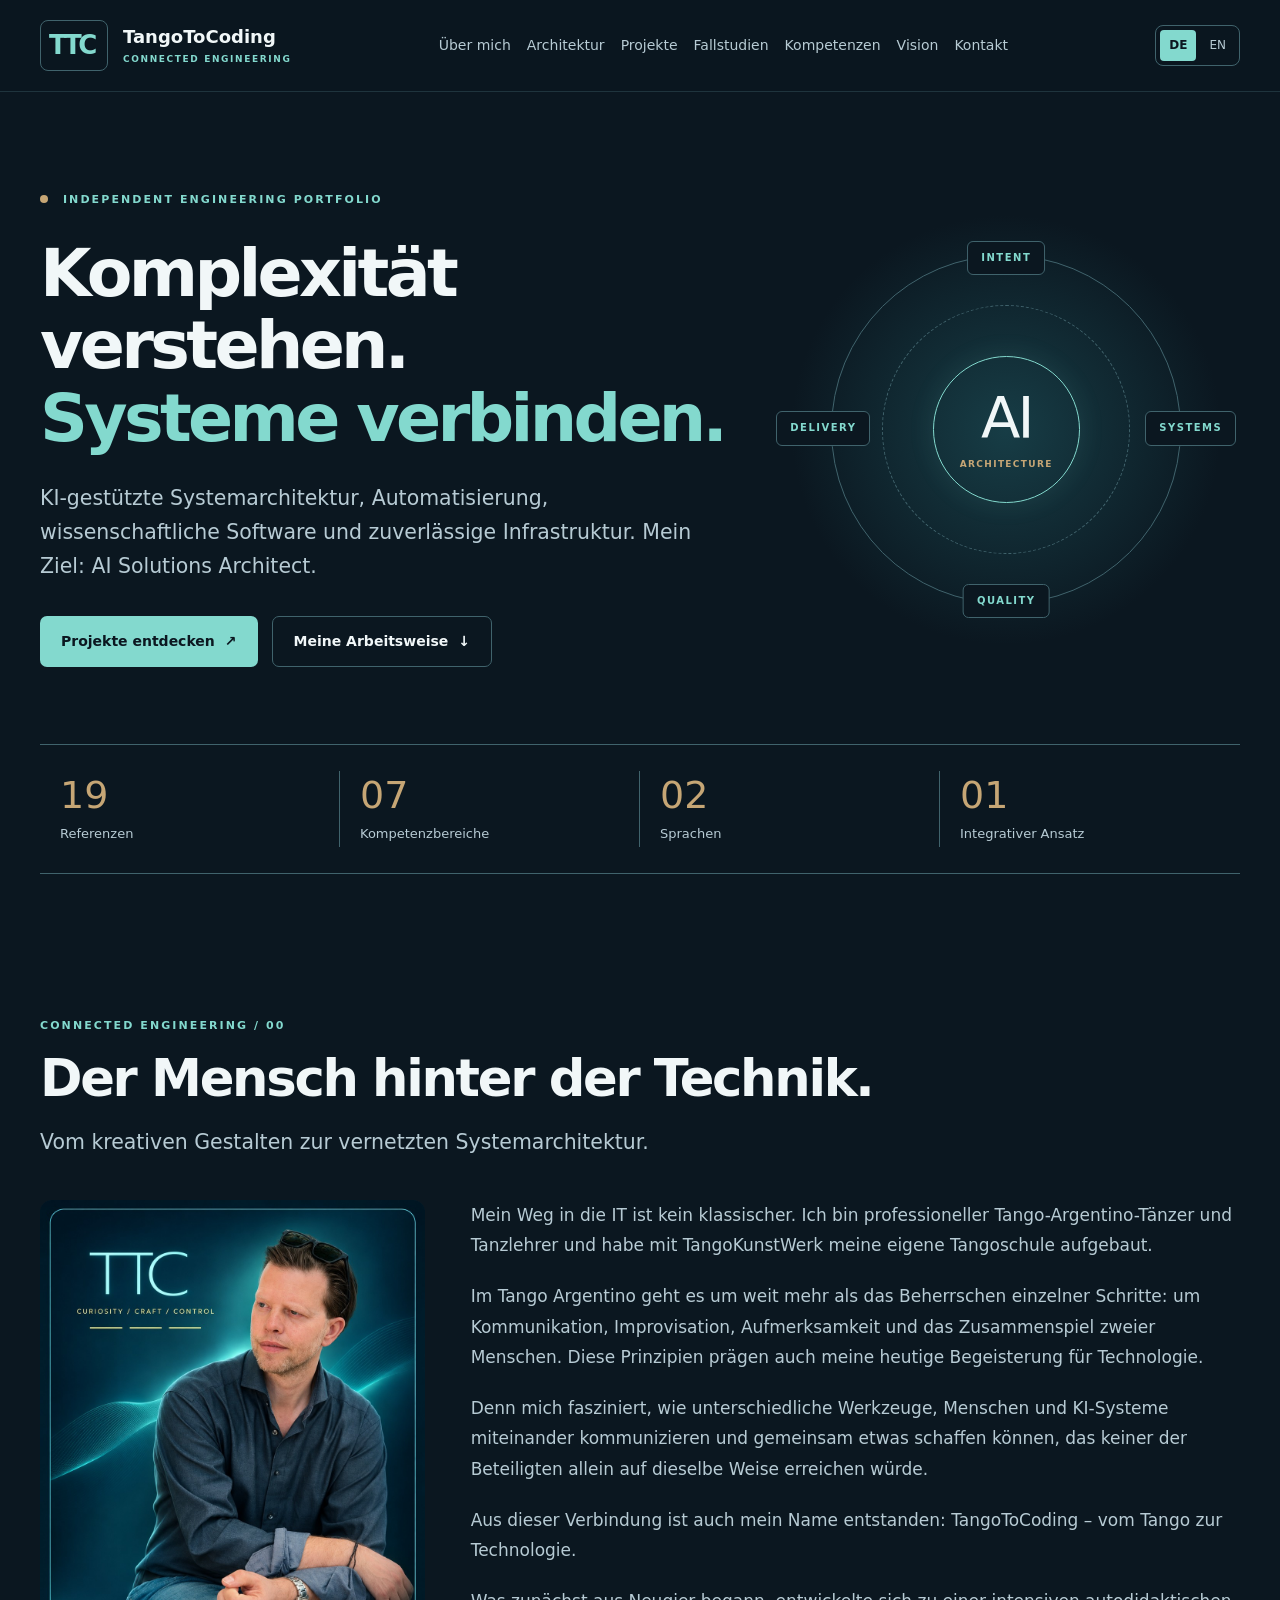
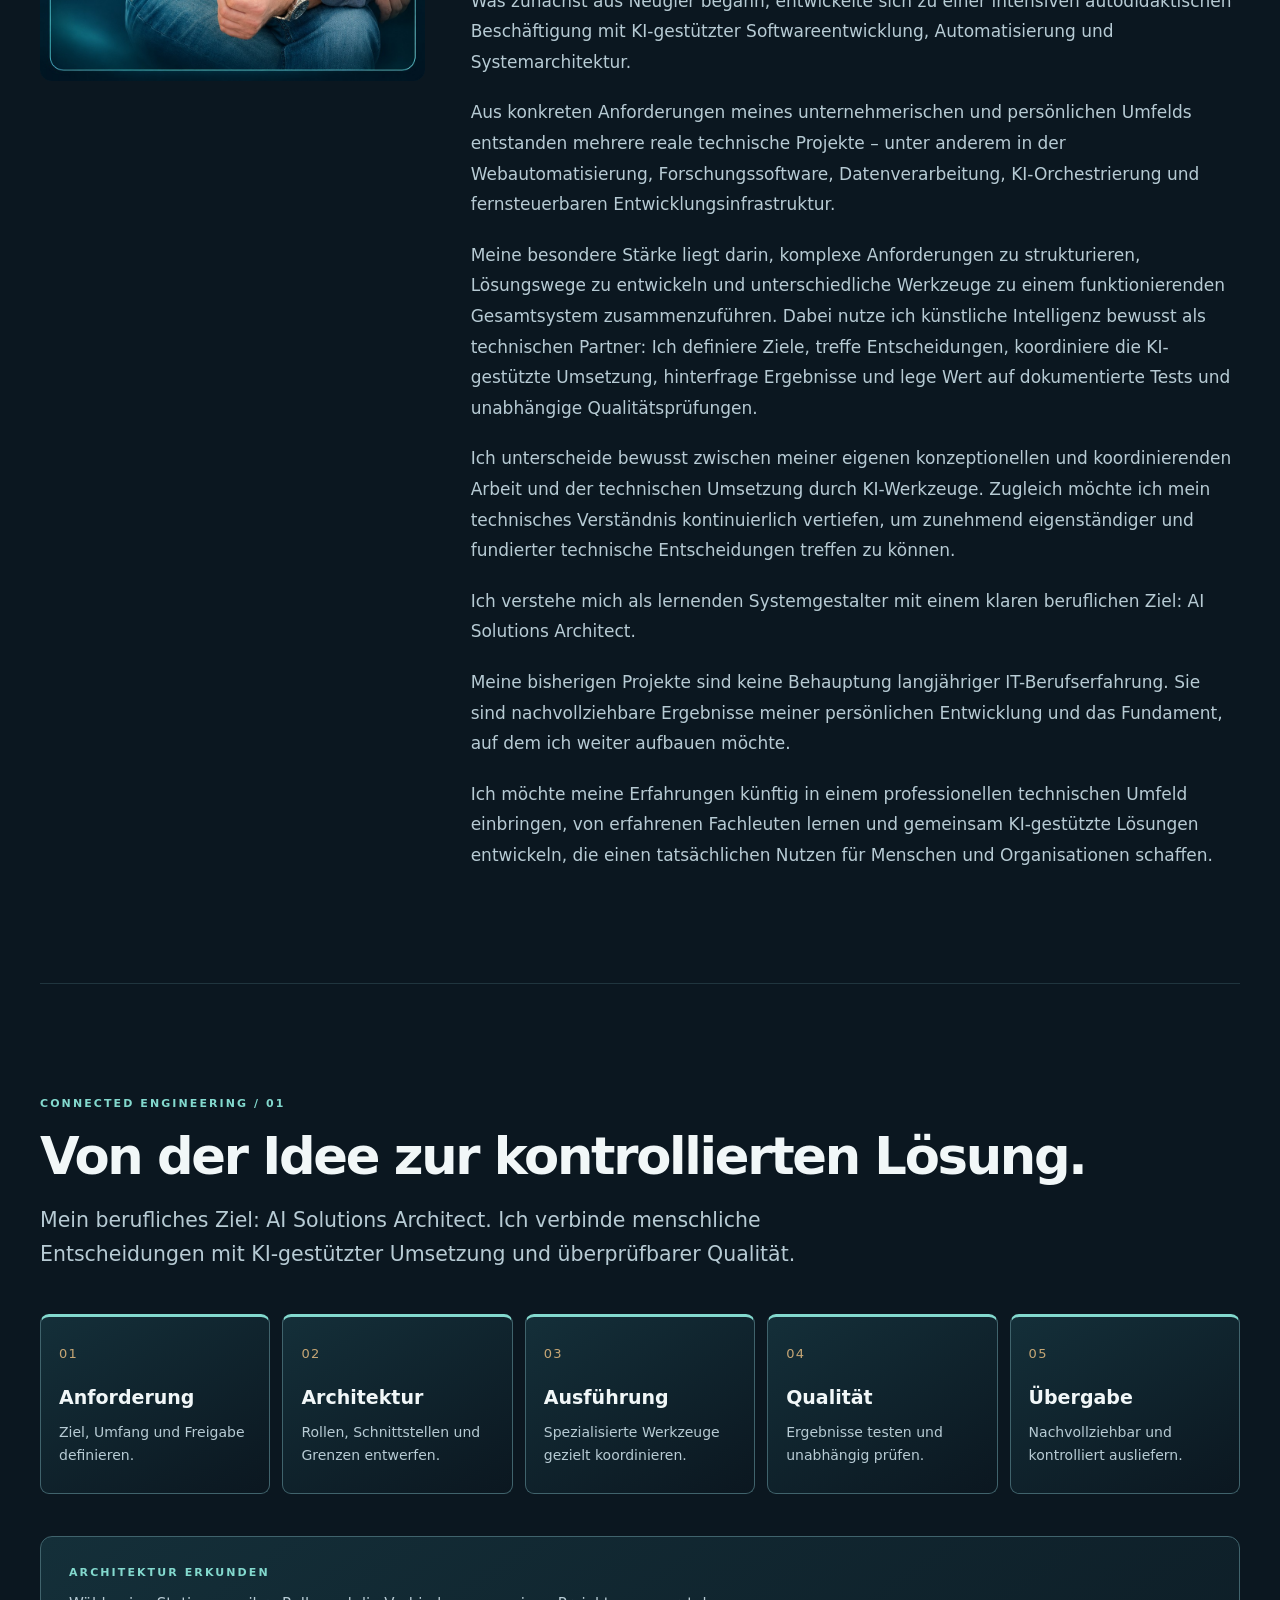
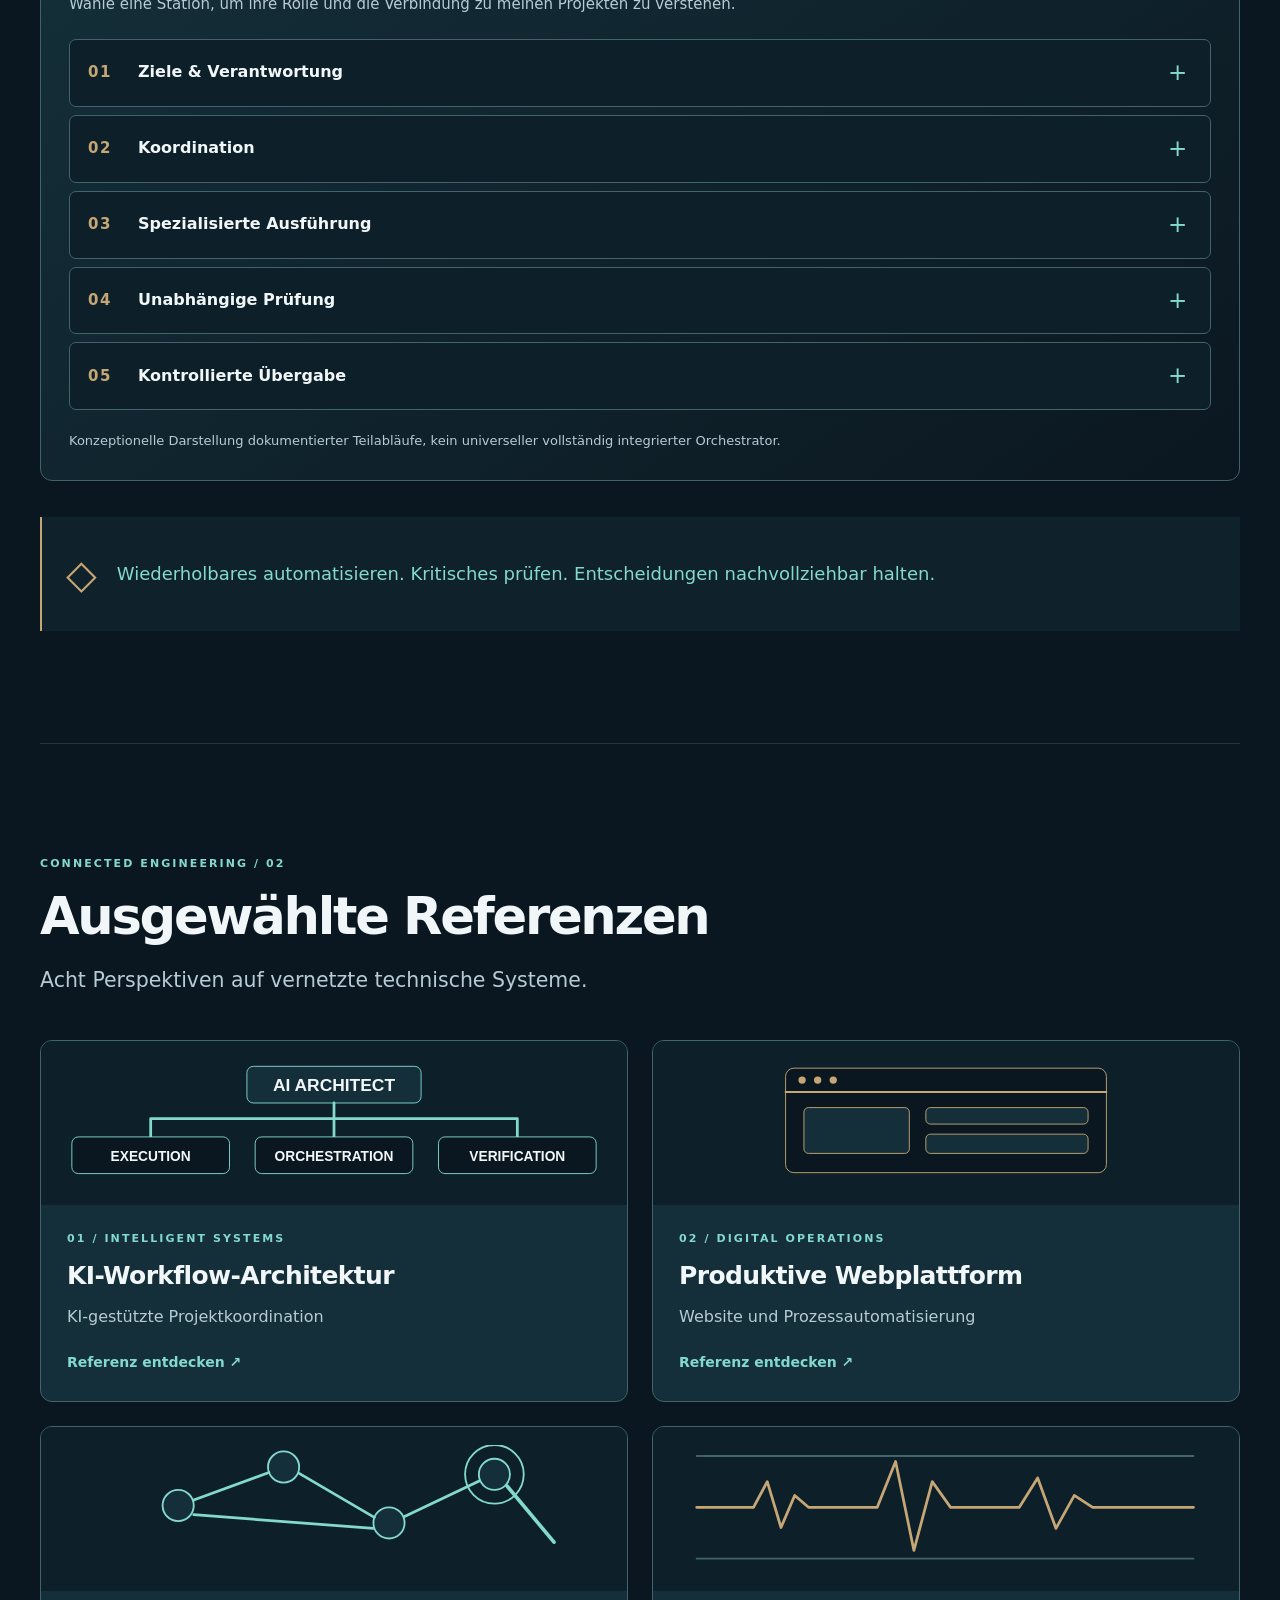
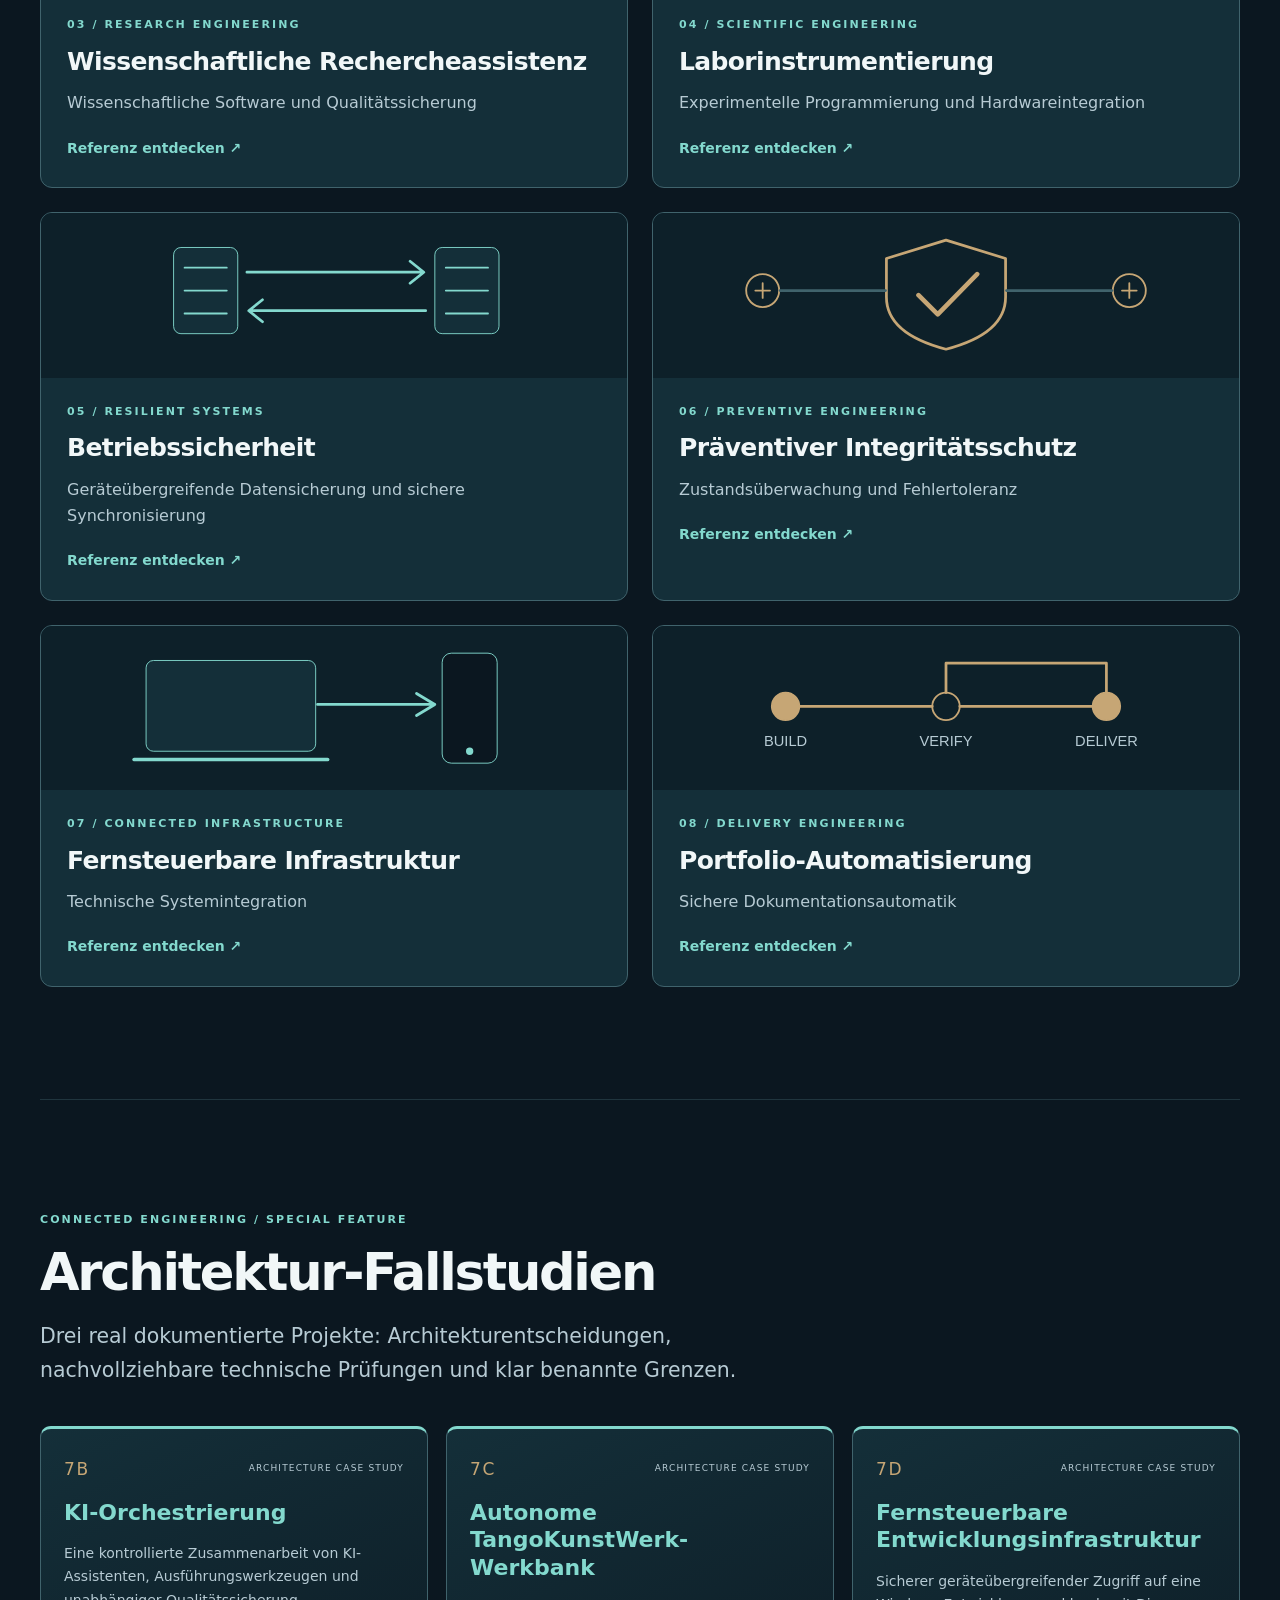
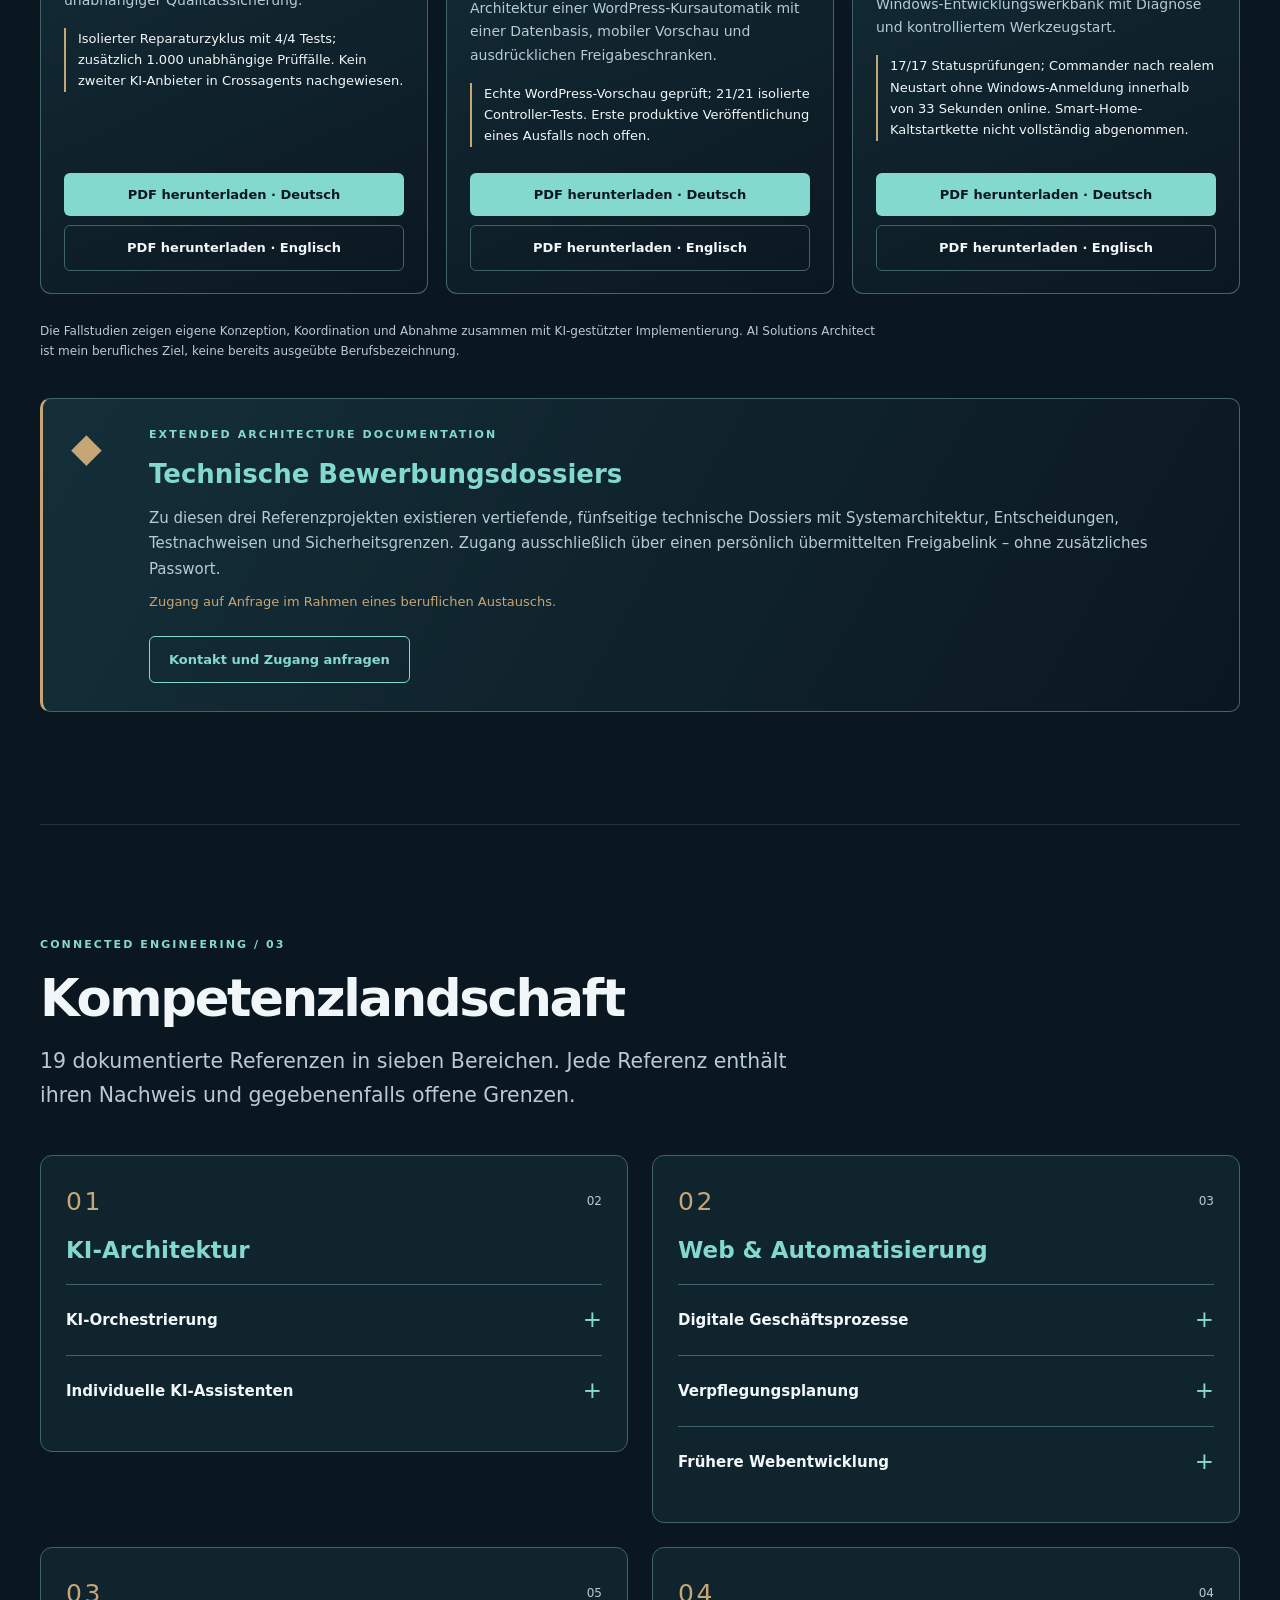
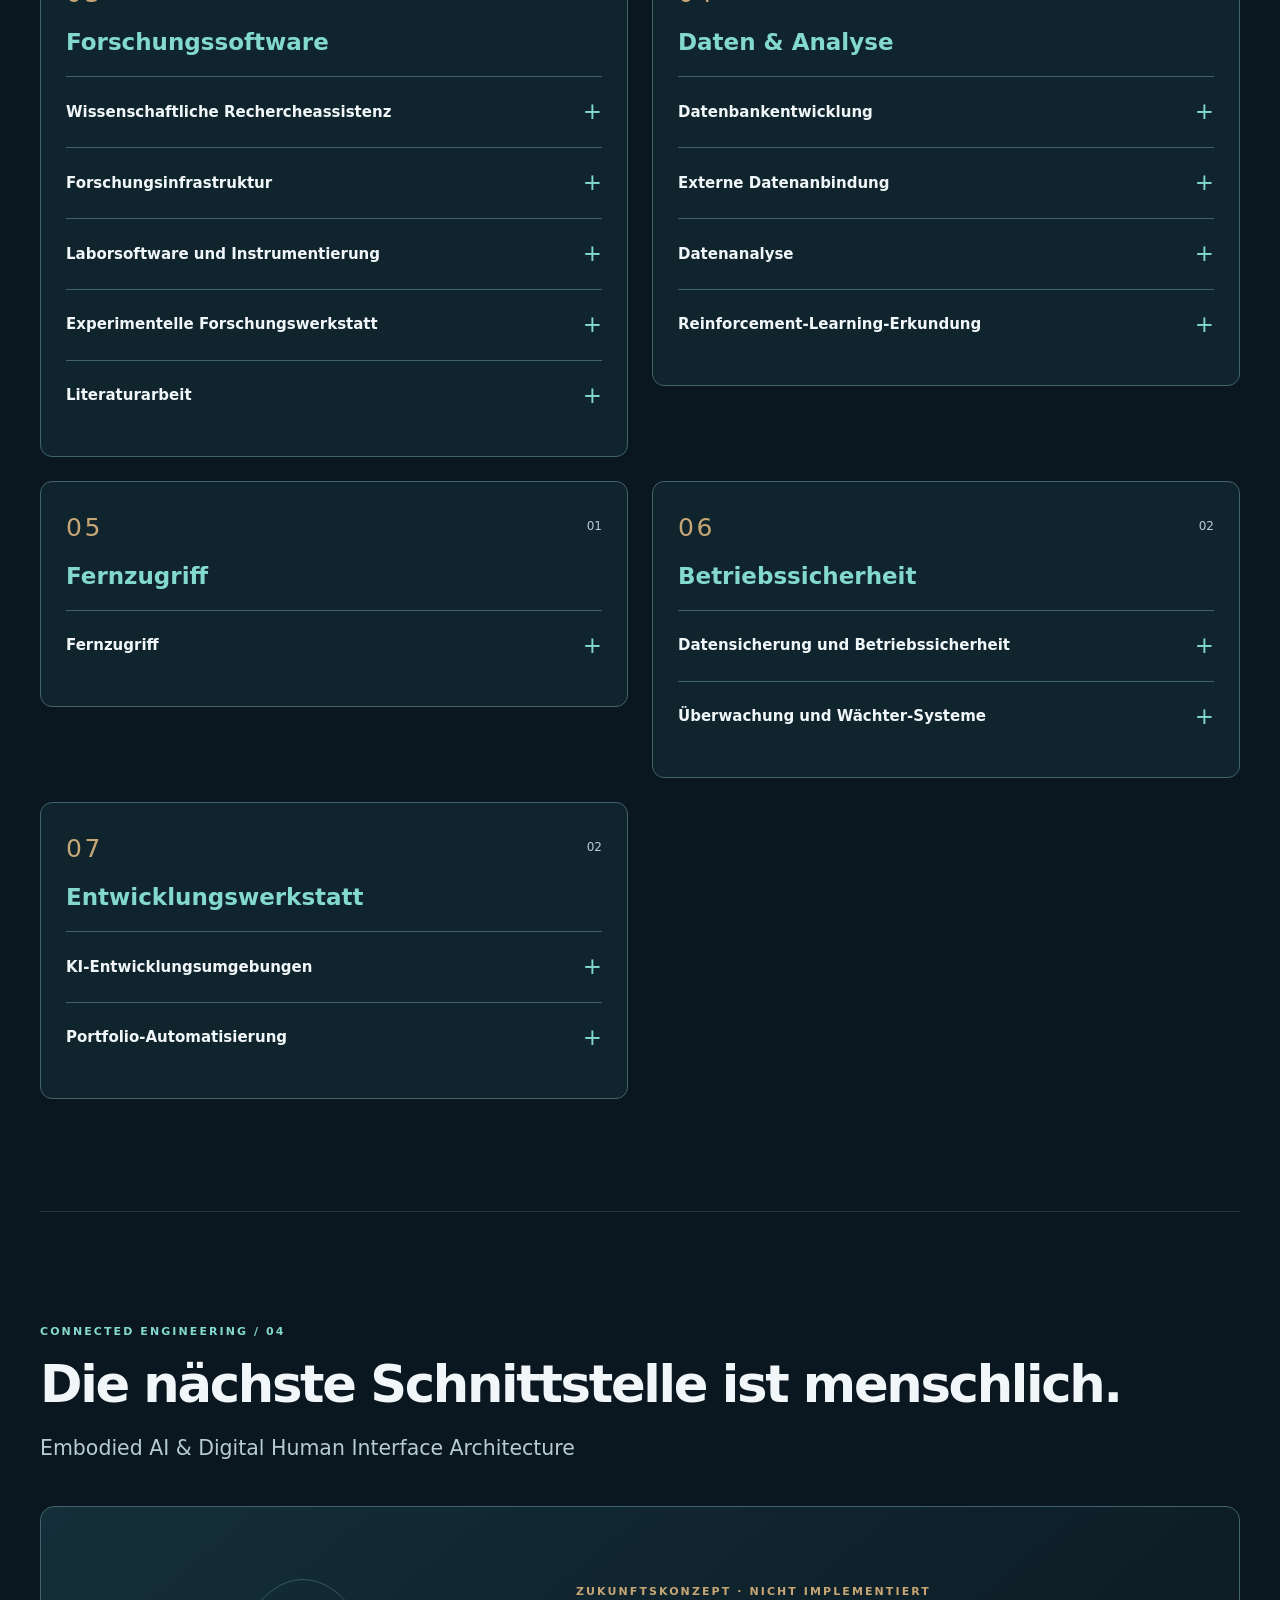
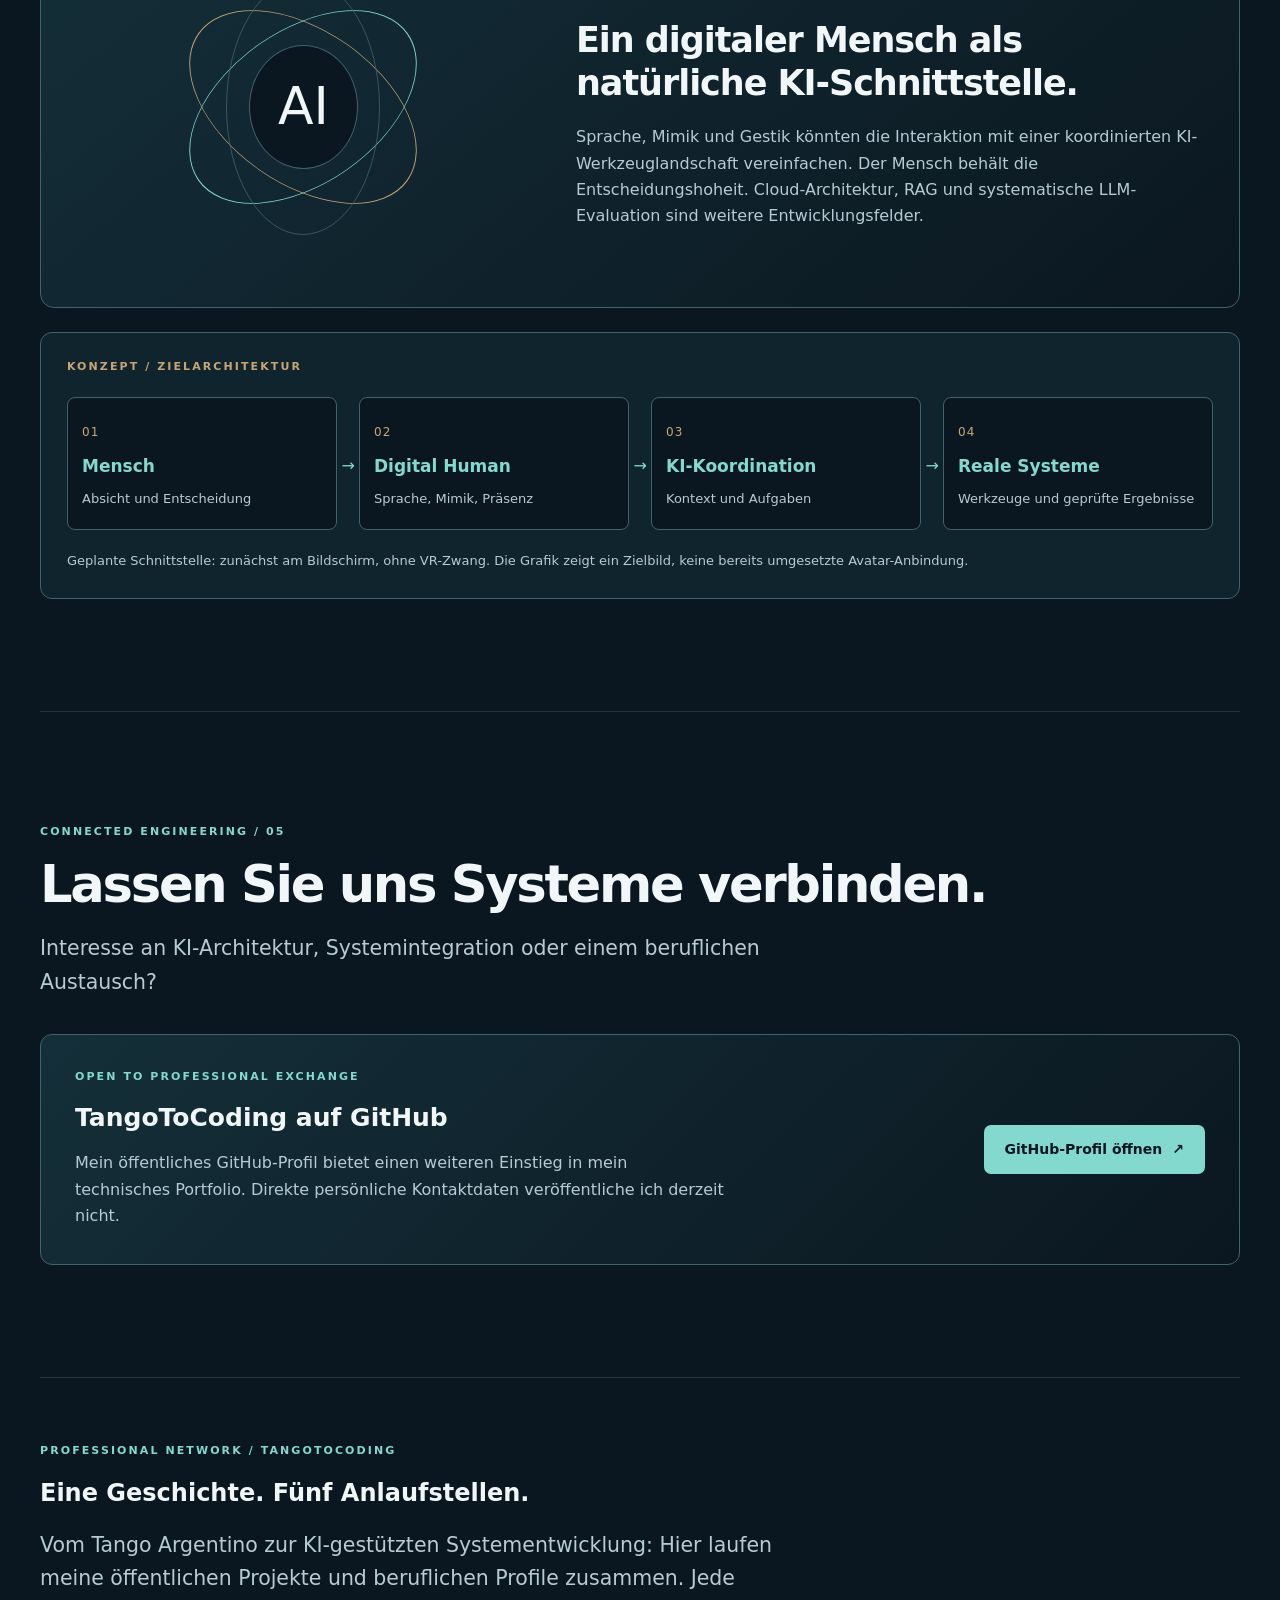
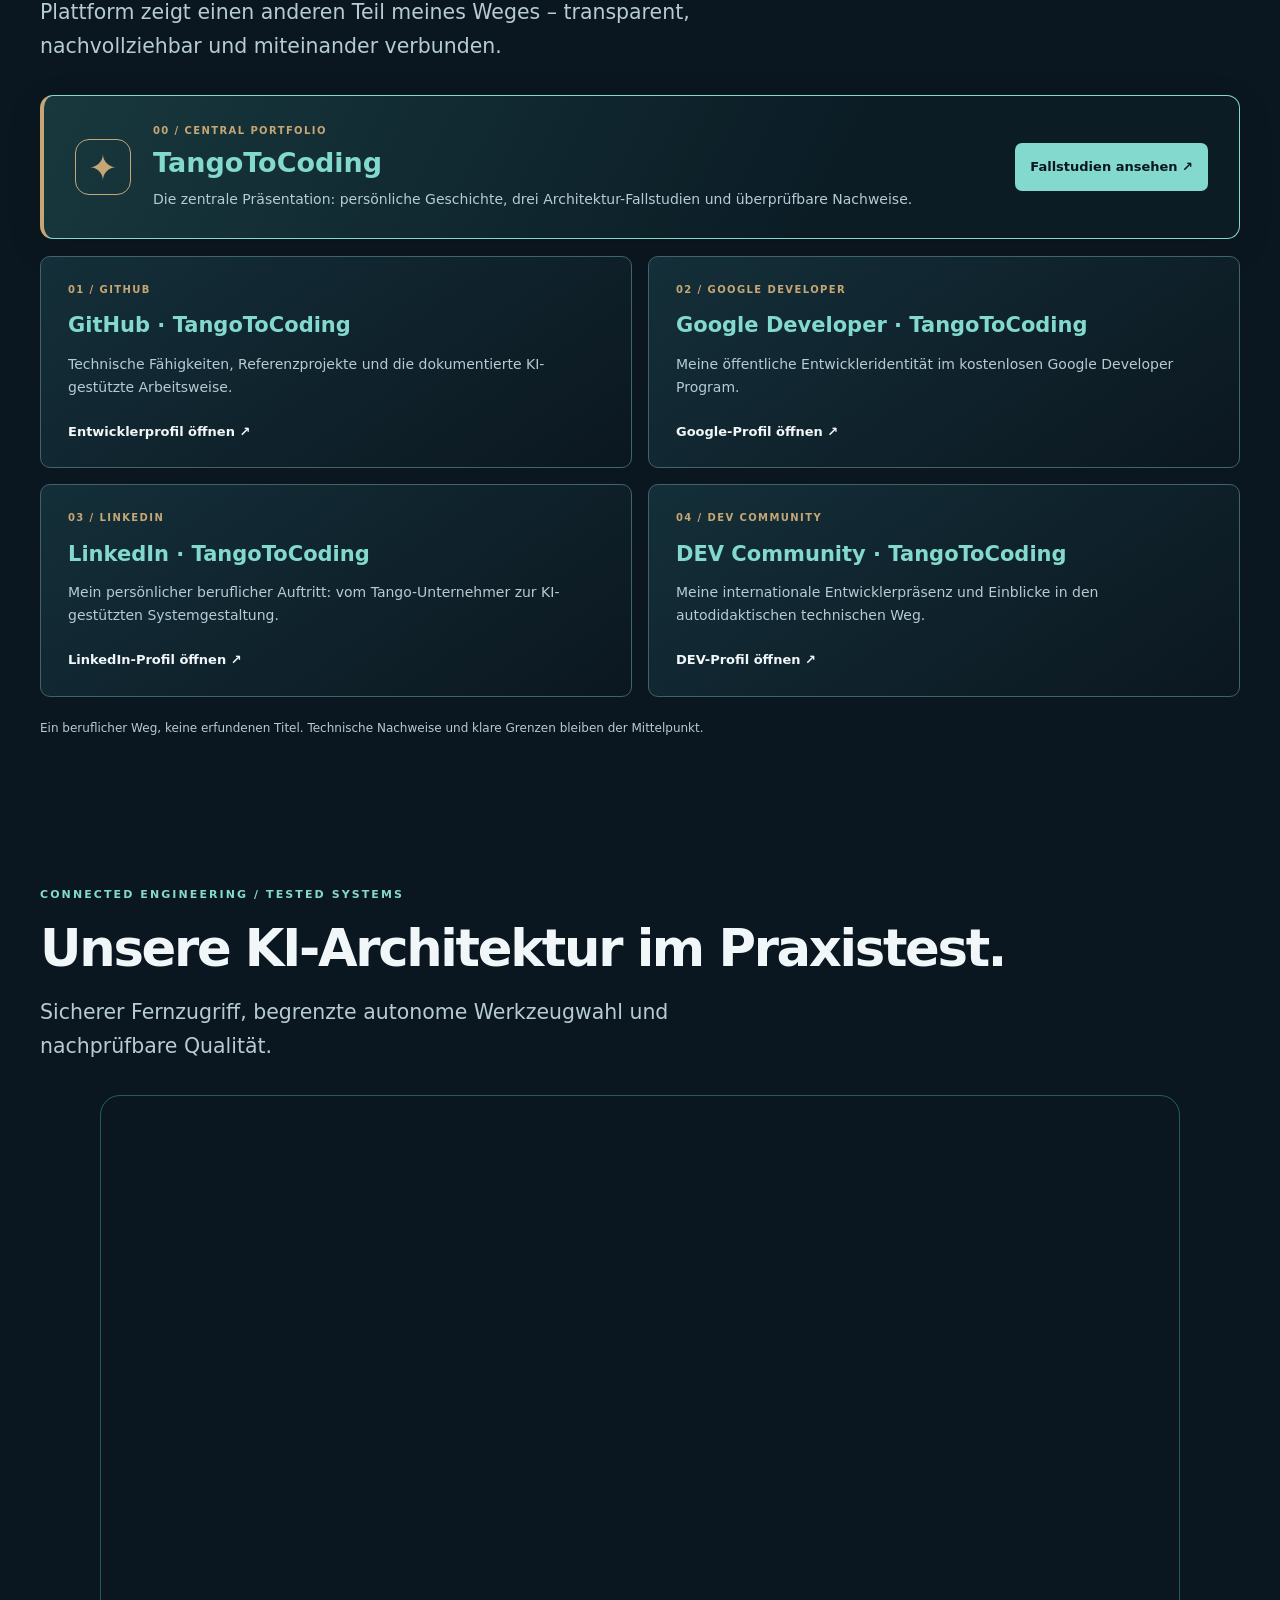
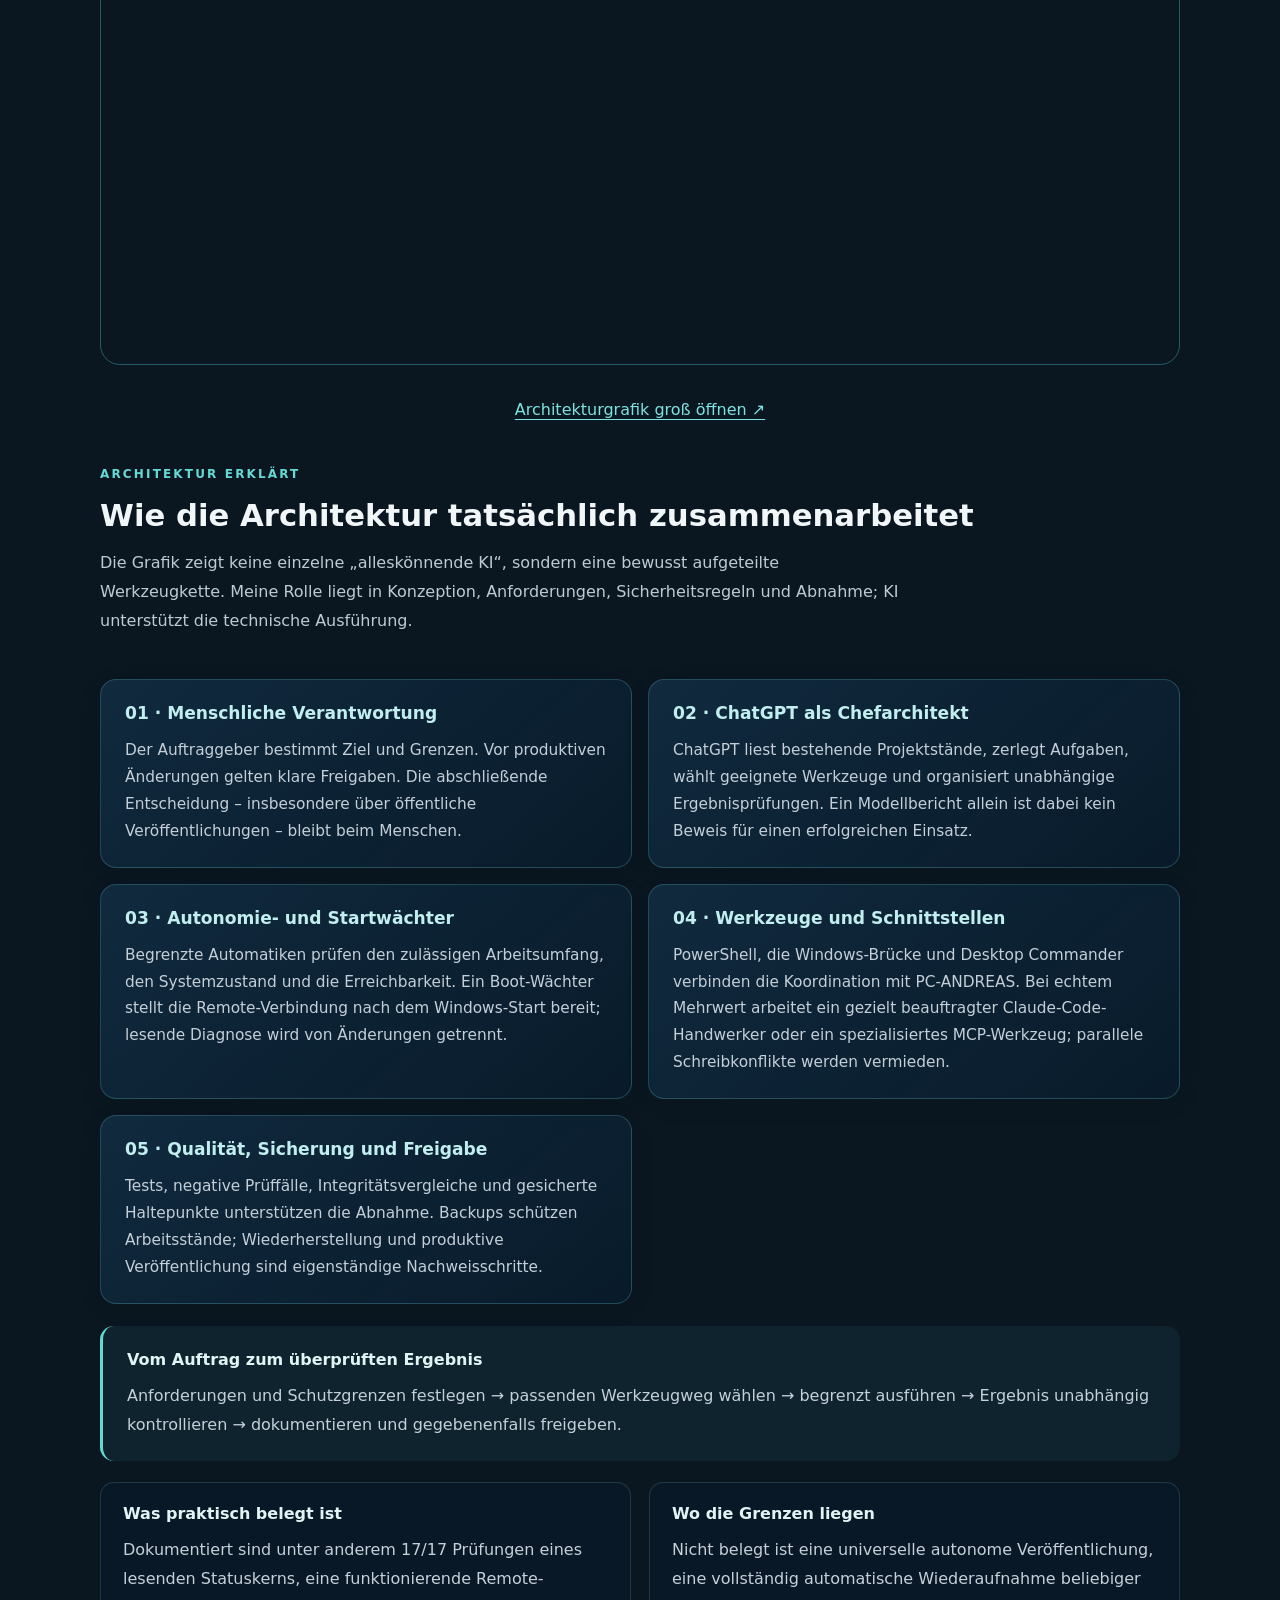
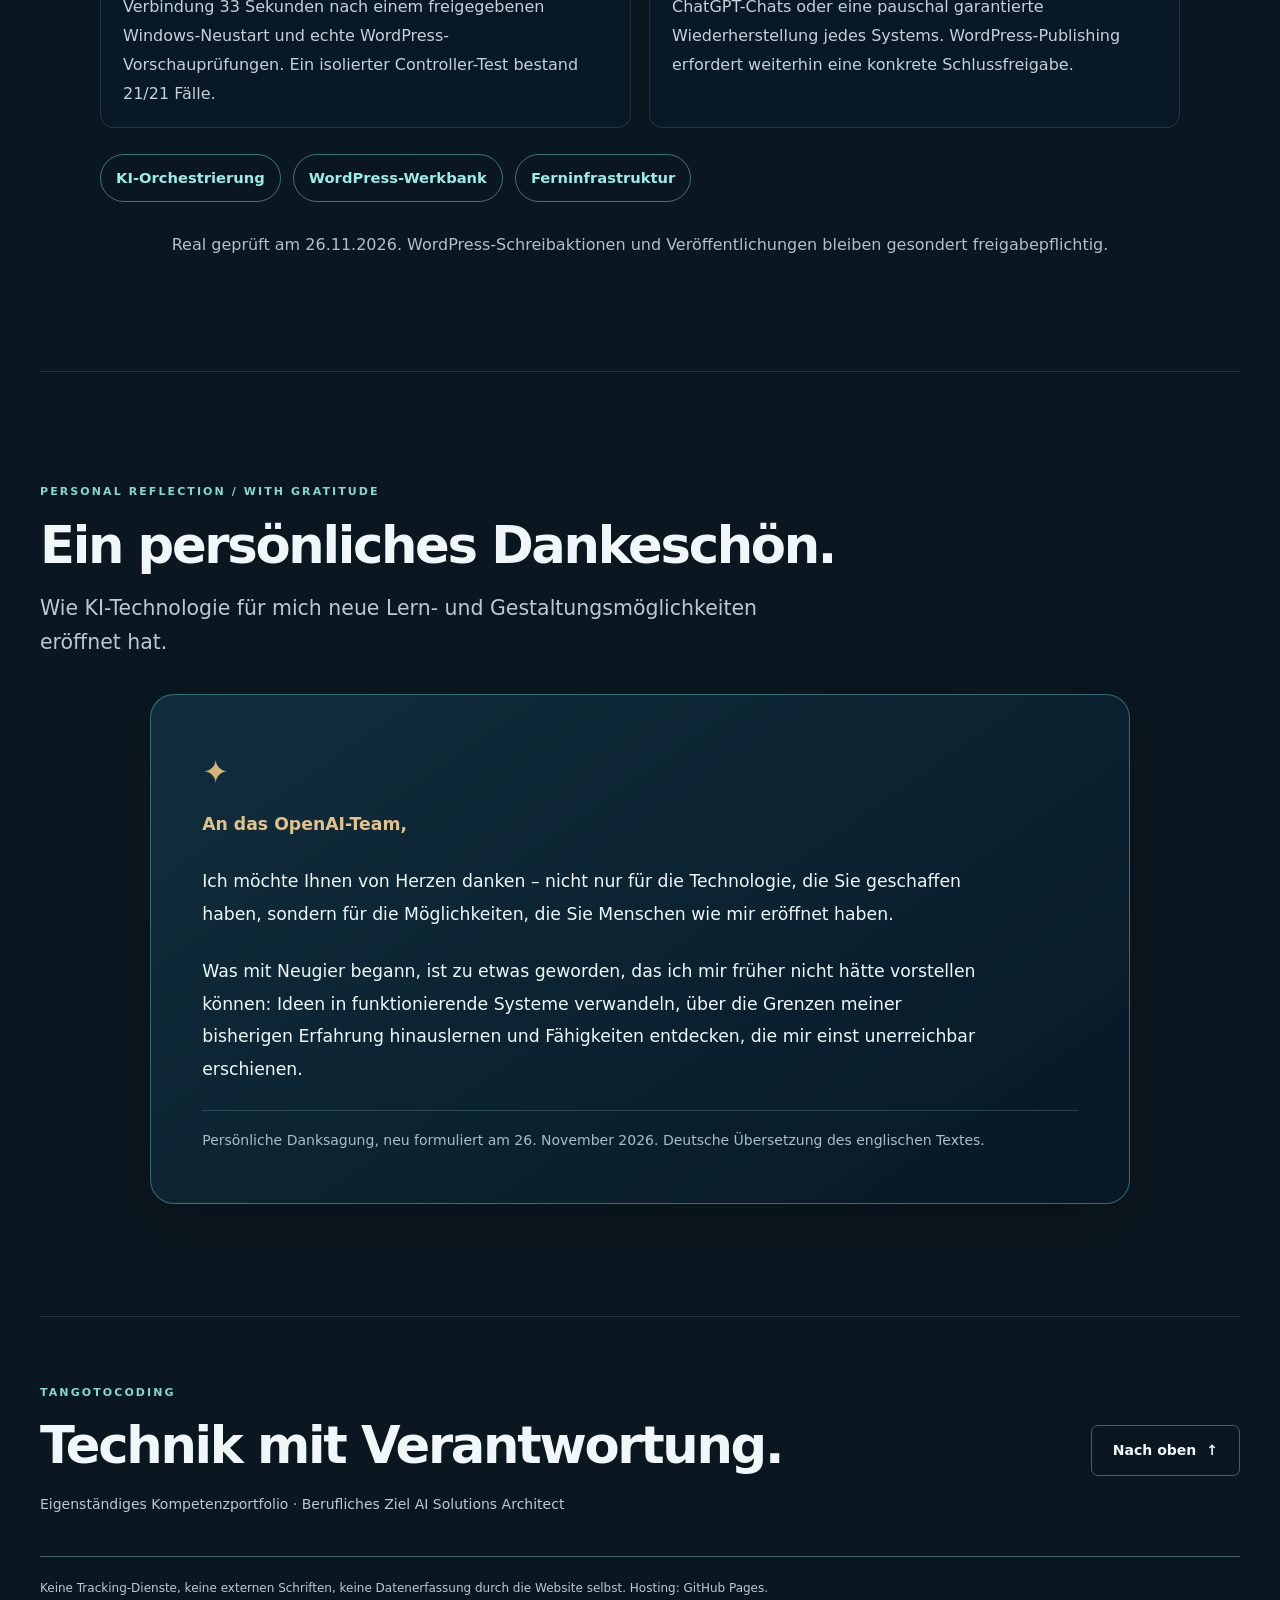
==== commit 8346e4eb: "Explain verified AI architecture in German and English" ====
--- a/index.html
+++ b/index.html
@@ -22,4 +22,4 @@
 </div><div class="feature-content"><div class="eyebrow">07 / CONNECTED INFRASTRUCTURE</div><h3><span lang="de">Fernsteuerbare Infrastruktur</span><span lang="en">Remote infrastructure</span></h3><p><span lang="de">Technische Systemintegration</span><span lang="en">Technical systems integration</span></p><a class="feature-link" href="#ref-remote-work"><span lang="de">Referenz entdecken</span><span lang="en">Explore reference</span> <span aria-hidden="true">↗</span></a></div></article><article class="feature"><div class="feature-art"><svg xmlns="http://www.w3.org/2000/svg" width="600" height="140" viewBox="0 0 600 140">
 <circle cx="125" cy="68" r="15" fill="#c6a675" stroke="#c6a675" stroke-width="2"/><circle cx="300" cy="68" r="15" fill="none" stroke="#c6a675" stroke-width="2"/><circle cx="475" cy="68" r="15" fill="#c6a675" stroke="#c6a675" stroke-width="2"/><path d="M140 68 H285 M315 68 H460 M300 53 V21 H475 V53" stroke="#c6a675" stroke-width="3" stroke-linecap="round" stroke-linejoin="round" fill="none"/><text x="125" y="111" font-family="Arial, sans-serif" font-size="16" fill="#b7cbd4" font-weight="400" text-anchor="middle">BUILD</text><text x="300" y="111" font-family="Arial, sans-serif" font-size="16" fill="#b7cbd4" font-weight="400" text-anchor="middle">VERIFY</text><text x="475" y="111" font-family="Arial, sans-serif" font-size="16" fill="#b7cbd4" font-weight="400" text-anchor="middle">DELIVER</text>
 </svg>
-</div><div class="feature-content"><div class="eyebrow">08 / DELIVERY ENGINEERING</div><h3><span lang="de">Portfolio-Automatisierung</span><span lang="en">Portfolio automation</span></h3><p><span lang="de">Sichere Dokumentationsautomatik</span><span lang="en">Controlled documentation automation</span></p><a class="feature-link" href="#ref-portfolio"><span lang="de">Referenz entdecken</span><span lang="en">Explore reference</span> <span aria-hidden="true">↗</span></a></div></article></div></section><section id="case-studies" class="section case-section"><div class="eyebrow">CONNECTED ENGINEERING / SPECIAL FEATURE</div><h2><span lang="de">Architektur-Fallstudien</span><span lang="en">Architecture case studies</span></h2><p class="lede"><span lang="de">Drei real dokumentierte Projekte: Architekturentscheidungen, nachvollziehbare technische Prüfungen und klar benannte Grenzen.</span><span lang="en">Three documented projects covering architecture decisions, verifiable technical checks and clearly stated limitations.</span></p><div class="case-grid"><article class="case-card"><div class="case-top"><span class="case-num">7B</span><span class="case-kicker">ARCHITECTURE CASE STUDY</span></div><h3><span lang="de">KI-Orchestrierung</span><span lang="en">AI orchestration</span></h3><p><span lang="de">Eine kontrollierte Zusammenarbeit von KI-Assistenten, Ausführungswerkzeugen und unabhängiger Qualitätssicherung.</span><span lang="en">A controlled interplay of AI assistants, execution tools and independent quality checks.</span></p><p class="case-proof"><span lang="de">Isolierter Reparaturzyklus mit 4/4 Tests; zusätzlich 1.000 unabhängige Prüffälle. Kein zweiter KI-Anbieter in Crossagents nachgewiesen.</span><span lang="en">Isolated repair cycle with 4/4 tests and 1,000 independent test cases. No second AI provider verified within Crossagents.</span></p><div class="case-downloads"><a href="7B_Fallstudie_DE.pdf" type="application/pdf" download><span lang="de">PDF herunterladen · Deutsch</span><span lang="en">Download PDF · German</span></a><a href="7B_Fallstudie_EN.pdf" type="application/pdf" download><span lang="de">PDF herunterladen · Englisch</span><span lang="en">Download PDF · English</span></a></div></article><article class="case-card"><div class="case-top"><span class="case-num">7C</span><span class="case-kicker">ARCHITECTURE CASE STUDY</span></div><h3><span lang="de">Autonome TangoKunstWerk-Werkbank</span><span lang="en">Autonomous TangoKunstWerk workbench</span></h3><p><span lang="de">Architektur einer WordPress-Kursautomatik mit einer Datenbasis, mobiler Vorschau und ausdrücklichen Freigabeschranken.</span><span lang="en">Architecture of a WordPress scheduling workflow with a single data source, mobile preview and explicit approval gates.</span></p><p class="case-proof"><span lang="de">Echte WordPress-Vorschau geprüft; 21/21 isolierte Controller-Tests. Erste produktive Veröffentlichung eines Ausfalls noch offen.</span><span lang="en">Real WordPress preview verified; 21/21 isolated controller tests. First production publication of a schedule exception remains pending.</span></p><div class="case-downloads"><a href="7C_Fallstudie_DE.pdf" type="application/pdf" download><span lang="de">PDF herunterladen · Deutsch</span><span lang="en">Download PDF · German</span></a><a href="7C_Fallstudie_EN.pdf" type="application/pdf" download><span lang="de">PDF herunterladen · Englisch</span><span lang="en">Download PDF · English</span></a></div></article><article class="case-card"><div class="case-top"><span class="case-num">7D</span><span class="case-kicker">ARCHITECTURE CASE STUDY</span></div><h3><span lang="de">Fernsteuerbare Entwicklungsinfrastruktur</span><span lang="en">Remotely operated development infrastructure</span></h3><p><span lang="de">Sicherer geräteübergreifender Zugriff auf eine Windows-Entwicklungswerkbank mit Diagnose und kontrolliertem Werkzeugstart.</span><span lang="en">Secure cross-device access to a Windows development workbench with diagnostics and controlled tool startup.</span></p><p class="case-proof"><span lang="de">17/17 Statusprüfungen; Commander nach realem Neustart ohne Windows-Anmeldung innerhalb von 33 Sekunden online. Smart-Home-Kaltstartkette nicht vollständig abgenommen.</span><span lang="en">17/17 status tests; Commander online 33 seconds after actual restart without Windows sign-in. Full smart-home cold-start chain not yet accepted.</span></p><div class="case-downloads"><a href="7D_Fallstudie_DE.pdf" type="application/pdf" download><span lang="de">PDF herunterladen · Deutsch</span><span lang="en">Download PDF · German</span></a><a href="7D_Fallstudie_EN.pdf" type="application/pdf" download><span lang="de">PDF herunterladen · Englisch</span><span lang="en">Download PDF · English</span></a></div></article></div><p class="case-note"><span lang="de">Die Fallstudien zeigen eigene Konzeption, Koordination und Abnahme zusammen mit KI-gestützter Implementierung. AI Solutions Architect ist mein berufliches Ziel, keine bereits ausgeübte Berufsbezeichnung.</span><span lang="en">The case studies reflect my architecture design, coordination and acceptance work alongside AI-assisted implementation. AI Solutions Architect is my career goal, not a previously held job title.</span></p><div class="private-dossier-panel" id="extended-dossiers"><div class="private-dossier-mark">◆</div><div><div class="eyebrow">EXTENDED ARCHITECTURE DOCUMENTATION</div><h3><span lang="de">Technische Bewerbungsdossiers</span><span lang="en">Technical application dossiers</span></h3><p><span lang="de">Zu diesen drei Referenzprojekten existieren vertiefende, fünfseitige technische Dossiers mit Systemarchitektur, Entscheidungen, Testnachweisen und Sicherheitsgrenzen. Zugang ausschließlich über einen persönlich übermittelten Freigabelink – ohne zusätzliches Passwort.</span><span lang="en">Each case study has a five-page technical dossier covering system architecture, design decisions, test evidence and security limitations. Access is available only through a personally shared link – no additional password.</span></p><p class="private-dossier-request"><span lang="de">Zugang auf Anfrage im Rahmen eines beruflichen Austauschs.</span><span lang="en">Access available on request for professional enquiries.</span></p><a href="#contact"><span lang="de">Kontakt und Zugang anfragen</span><span lang="en">Contact and request access</span></a></div></div></section><section id="capabilities" class="section"><div class="eyebrow">CONNECTED ENGINEERING / 03</div><h2><span lang="de">Kompetenzlandschaft</span><span lang="en">Capability landscape</span></h2><p class="lede"><span lang="de">19 dokumentierte Referenzen in sieben Bereichen. Jede Referenz enthält ihren Nachweis und gegebenenfalls offene Grenzen.</span><span lang="en">19 documented references across seven domains. Each includes evidence and limitations where relevant.</span></p><div class="domains"><article class="domain"><div class="domain-top"><span class="number">01</span><span class="count">02</span></div><h3><span lang="de">KI-Architektur</span><span lang="en">AI SYSTEMS</span></h3><details class="reference" id="ref-agent-system"><summary><span><span lang="de">KI-Orchestrierung</span><span lang="en">AI orchestration</span></span><span class="plus" aria-hidden="true">+</span></summary><div class="reference-body"><p><span lang="de">Konzeption einer KI-gestützten Entwicklungsarchitektur mit getrennten Architektur-, Ausführungs- und Prüfrollen. Praktische Koordination von ChatGPT, Claude Code, Codex, Desktop Commander und MCP-Werkzeugen mit kontrollierten Freigaben. Die Architektur verbindet Aufgabenübergabe, Ergebnisrückmeldung, unabhängige Qualitätsprüfung und nachvollziehbare Korrekturschleifen. Ein isolierter Mehragenten-Prüfablauf mit Poracode und Crossagents wurde erprobt.</span><span lang="en">Design of an AI-assisted development architecture with distinct architecture, execution and verification roles. Practical coordination of ChatGPT, Claude Code, Codex, Desktop Commander and MCP tools with controlled approvals. The architecture connects task delegation, result retrieval, independent quality checks and traceable correction loops. An isolated multi-agent verification workflow using Poracode and Crossagents was tested.</span></p><div class="evidence"><b><span lang="de">Dokumentierter Nachweis</span><span lang="en">Documented evidence</span></b><p><span lang="de">In einem isolierten Versuch prüfte ein zweiter Agent die Arbeit des ersten. Sein Ergebnis wurde automatisch an den ursprünglichen Arbeitsablauf zurückgegeben.</span><span lang="en">In an isolated trial, a second agent reviewed the work of the first. Its findings returned automatically to the originating workflow.</span></p></div></div></details><details class="reference" id="ref-custom-assistants"><summary><span><span lang="de">Individuelle KI-Assistenten</span><span lang="en">Custom AI assistants</span></span><span class="plus" aria-hidden="true">+</span></summary><div class="reference-body"><p><span lang="de">Custom GPT Development und AI Assistants: Konzeption eigener spezialisierter ChatGPT-Assistenten für wissenschaftliche Arbeitsaufgaben, insbesondere die strukturierte Beschreibung von Experimenten. Im Mittelpunkt stehen aufgabenbezogene KI-Konfiguration, individuell definierte Anweisungen und die Vorbereitung wiederkehrender wissenschaftlicher Arbeitsabläufe. Dabei geht es um die Konzeption eigener spezialisierter Assistenten und nicht nur um die allgemeine Nutzung von ChatGPT.</span><span lang="en">Custom GPT development and AI assistants: design of specialized ChatGPT assistants for research tasks, particularly structured experiment descriptions. The focus is on AI configuration tailored to specific tasks, individually defined instructions and preparation of recurring scientific workflows. This is about designing specialized assistants, not merely using ChatGPT as a general-purpose tool.</span></p><div class="evidence"><b><span lang="de">Dokumentierter Nachweis</span><span lang="en">Documented evidence</span></b><p><span lang="de">Eine Bildschirmaufnahme und meine eigene Angabe dokumentieren die Einrichtung eines solchen Assistenten. Eine unabhängige Bewertung seiner Antworten steht aus.</span><span lang="en">A screenshot and my own account document the setup of one such assistant. Its responses have yet to undergo independent evaluation.</span></p></div></div></details></article><article class="domain"><div class="domain-top"><span class="number">02</span><span class="count">03</span></div><h3><span lang="de">Web &amp; Automatisierung</span><span lang="en">WEB &amp; AUTOMATION</span></h3><details class="reference" id="ref-tangokunstwerk"><summary><span><span lang="de">Digitale Geschäftsprozesse</span><span lang="en">Digital business operations</span></span><span class="plus" aria-hidden="true">+</span></summary><div class="reference-body"><p><span lang="de">Konzeption und KI-gestützte Umsetzung einer produktiven responsiven Website und einer fernsteuerbaren Entwicklungswerkstatt. Web Development, WordPress Engineering, API-Integration und Business Automation greifen ineinander: automatisierte Kursplanung, mobile Änderungsvorschauen und kontrollierte Freigaben. Software Quality Engineering verbindet PHP- und Browserprüfungen, isolierte End-to-End-Tests, Versionskontrolle und die Prüfung von Wiederherstellungsabläufen.</span><span lang="en">Design and AI-assisted implementation of a live responsive website and remotely operated development workbench. Web development, WordPress engineering, API integration and business automation connect recurring scheduling, mobile change previews and controlled approvals. Software quality engineering combines PHP and browser checks, isolated end-to-end tests, version control and verification of recovery procedures.</span></p><div class="evidence"><b><span lang="de">Dokumentierter Nachweis</span><span lang="en">Documented evidence</span></b><p><span lang="de">Die Dokumentation belegt eine echte WordPress-Vorschau, eine persönliche iPhone-Abnahme und 21 bestandene isolierte HTTP-Tests für Vorschau, Freigabe und Wiederherstellung. Die erste reale produktive Veröffentlichung eines Ausfalls bleibt offen; kein vollständiger WordPress-Restore-Test.</span><span lang="en">Records document a live WordPress preview, personal iPhone acceptance and 21 passed isolated HTTP tests covering preview, approval and recovery. The first actual production publication of an absence remains pending; no full WordPress restore was tested.</span></p></div></div></details><details class="reference" id="ref-meal-planning"><summary><span><span lang="de">Verpflegungsplanung</span><span lang="en">Meal planning application</span></span><span class="plus" aria-hidden="true">+</span></summary><div class="reference-body"><p><span lang="de">Entwicklung einer Webanwendung zur Digitalisierung organisatorischer Planungsprozesse. Die Anwendung verbindet Verpflegungsplanung mit Verwaltungsübersichten, aggregierten statistischen Auswertungen und automatischer Aktualisierung. Damit umfasst das Projekt nicht nur die Gestaltung einer Benutzeroberfläche, sondern auch die strukturierte Aufbereitung von Planungsinformationen und anwendungsbezogene Datenanalyse.</span><span lang="en">Development of a web application to digitize organizational planning workflows. The application combines meal planning, administrative views, aggregated statistics and automatic updates. The project therefore encompasses not only interface design but also structured presentation of planning information and applied data analysis.</span></p><div class="evidence"><b><span lang="de">Dokumentierter Nachweis</span><span lang="en">Documented evidence</span></b><p><span lang="de">Historische Versionsnotizen dokumentieren die Übersichten, statistische Auswertungen und die automatische Aktualisierung der Anwendung.</span><span lang="en">Historical release notes record the administrative views, statistical summaries and automatic application updates.</span></p></div></div></details><details class="reference" id="ref-web-history"><summary><span><span lang="de">Frühere Webentwicklung</span><span lang="en">Early web development</span></span><span class="plus" aria-hidden="true">+</span></summary><div class="reference-body"><p><span lang="de">Frühe praktische Erfahrung in der Webentwicklung, dokumentiert durch ein eigenes HTML-Webprojekt aus dem Jahr 2018. Dieses historische Projekt bildet einen Ausgangspunkt meiner Entwicklung von der klassischen Website-Erstellung hin zu heutigen KI-gestützten Web- und Automatisierungsprojekten. Es wird als früher Erfahrungsnachweis und nicht als aktuelle produktive Anwendung geführt.</span><span lang="en">Early practical experience in web development, documented by an HTML website project from 2018. This historical project marks a starting point in my progression from conventional website creation to present-day AI-assisted web and automation projects. It is presented as evidence of earlier experience, not as a currently operating application.</span></p><div class="evidence"><b><span lang="de">Dokumentierter Nachweis</span><span lang="en">Documented evidence</span></b><p><span lang="de">Die erfassten Projektmetadaten nennen HTML und das Jahr der letzten Änderung.</span><span lang="en">The recorded project metadata identifies HTML and the year of the last update.</span></p></div></div></details></article><article class="domain"><div class="domain-top"><span class="number">03</span><span class="count">05</span></div><h3><span lang="de">Forschungssoftware</span><span lang="en">RESEARCH</span></h3><details class="reference" id="ref-research-assistant"><summary><span><span lang="de">Wissenschaftliche Rechercheassistenz</span><span lang="en">Research assistance</span></span><span class="plus" aria-hidden="true">+</span></summary><div class="reference-body"><p><span lang="de">Konzeption einer wissenschaftlichen Rechercheassistenz mit spezialisierten Prüfwerkzeugen und kontrollierter Ablaufsteuerung. Projektbezogene Zugriffsgrenzen, definierte Schnittstellen und strukturierte Prüfergebnisse verbinden Research Software Engineering mit technischer Qualitätssicherung. Die Architektur trennt Recherchevorbereitung und technische Prüfung von der fachlichen Bewertung wissenschaftlicher Inhalte.</span><span lang="en">Design of a scientific research assistant with specialized verification tools and controlled workflow coordination. Project-specific access boundaries, defined interfaces and structured verification results connect research software engineering with technical quality assurance. The architecture separates research preparation and technical checks from the scholarly evaluation of content.</span></p><div class="evidence"><b><span lang="de">Dokumentierter Nachweis</span><span lang="en">Documented evidence</span></b><p><span lang="de">Eine Prüfung der Implementierung bestätigt getrennte Komponenten für Ablaufsteuerung und Schnittstellenverträge.</span><span lang="en">Inspection of the implementation confirmed separate components for workflow coordination and interface contracts.</span></p></div></div></details><details class="reference" id="ref-research-infrastructure"><summary><span><span lang="de">Forschungsinfrastruktur</span><span lang="en">Research infrastructure</span></span><span class="plus" aria-hidden="true">+</span></summary><div class="reference-body"><p><span lang="de">Konzeption wiederverwendbarer Forschungs- und Projektstrukturen mit besonderem Augenmerk auf Datentrennung, kontrollierte Freigaben und reproduzierbare Arbeitsabläufe. Isolierte, hardwareunabhängige Prüfstände mit synthetischen Testdaten untersuchen erwartete Warnungen und fehlerhafte Eingaben. Strukturvalidierung, positive Kontrollfälle und nachvollziehbare Prüfberichte verbinden Sandbox Testing mit experimenteller Qualitätssicherung.</span><span lang="en">Design of reusable research and project structures emphasizing data separation, controlled approvals and reproducible workflows. Isolated, hardware-independent test environments use synthetic data to examine expected warnings and deliberately invalid inputs. Structural validation, positive controls and traceable test reports combine sandbox testing with experimental quality assurance.</span></p><div class="evidence"><b><span lang="de">Dokumentierter Nachweis</span><span lang="en">Documented evidence</span></b><p><span lang="de">Ein dokumentierter CSV-Prüfstand enthält absichtlich fehlerhafte Eingaben, 20 erwartete Warnungen und einen positiven Kontrollfall. Die Dokumentation bestätigt die Trennung von synthetischen Testdateien und echten Forschungsdaten.</span><span lang="en">A documented CSV test environment includes deliberately faulty inputs, 20 expected warnings and a positive control. The documentation confirms separation of synthetic test files from real research data.</span></p></div></div></details><details class="reference" id="ref-experimental-software"><summary><span><span lang="de">Laborsoftware und Instrumentierung</span><span lang="en">Laboratory software and instrumentation</span></span><span class="plus" aria-hidden="true">+</span></summary><div class="reference-body"><p><span lang="de">KI-gestützte Entwicklung portabler Python- und PsychoPy-Laborsoftware mit Schnittstellen für EEG-Ereignismarker über LSL und Parallelport, Simulationsmodus, automatisierter technischer Vorprüfung und Hardwaretests. Scientific Instrumentation verbindet experimentelle Programmierung, Software-Hardware-Integration und die Vorbereitung realer Laborbedingungen. Die Software wurde auf einem Forschungs-Laptop für den vorgesehenen Laboreinsatz eingerichtet.</span><span lang="en">AI-assisted development of portable Python and PsychoPy laboratory software with EEG event marker interfaces using LSL and parallel ports, simulation mode, automated preflight checks and hardware tests. Scientific instrumentation combines experimental programming, software-hardware integration and preparation for real laboratory conditions. The software was configured on a research laptop for its intended laboratory use.</span></p><div class="evidence"><b><span lang="de">Dokumentierter Nachweis</span><span lang="en">Documented evidence</span></b><p><span lang="de">Die Implementierung belegt Vorprüfungen und Hardware-Testfunktionen. Eine Bedienanleitung dokumentiert die Vorbereitung mit Presentation. Die Abnahme an der Laborhardware ist offen.</span><span lang="en">Implementation records confirm preflight checks and hardware test routines. An operating guide documents preparation with Presentation. Final acceptance on laboratory hardware remains open.</span></p></div></div></details><details class="reference" id="ref-experiment-workbench"><summary><span><span lang="de">Experimentelle Forschungswerkstatt</span><span lang="en">Experimental research workbench</span></span><span class="plus" aria-hidden="true">+</span></summary><div class="reference-body"><p><span lang="de">Konzeption strukturierter Arbeitsumgebungen für experimentelle Forschung. Getrennte Bereiche für Vorbereitung, Erprobung und freigegebene Arbeit schaffen klare Zuständigkeiten und kontrollierbare Übergänge. Die Kompetenz verbindet wissenschaftliche Arbeitsorganisation, technische Projektstruktur und Freigabemanagement, ohne experimentelle Inhalte oder Forschungsdaten offenzulegen.</span><span lang="en">Design of structured work environments for experimental research. Separate areas for preparation, trials and approved work establish clear responsibilities and controlled transitions. This combines scientific workflow organization, technical project structure and approval management without disclosing experimental content or research data.</span></p><div class="evidence"><b><span lang="de">Dokumentierter Nachweis</span><span lang="en">Documented evidence</span></b><p><span lang="de">Zwei geprüfte Verzeichnisstrukturen und die zugehörigen Rollen- und Freigaberegeln dokumentieren diese Arbeitsweise.</span><span lang="en">Two inspected workspace structures and their accompanying role and approval rules document this approach.</span></p></div></div></details><details class="reference" id="ref-literature-tool"><summary><span><span lang="de">Literaturarbeit</span><span lang="en">Literature workflow helper</span></span><span class="plus" aria-hidden="true">+</span></summary><div class="reference-body"><p><span lang="de">Konzeption einer lokalen wissenschaftlichen Webanwendung zur strukturierten Vorbereitung von Literaturrecherchen und Quellenprüfungen. Der Schwerpunkt liegt auf wiederverwendbaren Rechercheanfragen, nachvollziehbaren Arbeitsaufträgen und einer klaren Trennung von technischer Unterstützung und wissenschaftlicher Beurteilung. Die Anwendung bereitet Rechercheprozesse vor; die inhaltliche Bewertung bleibt beim Anwender.</span><span lang="en">Design of a local scientific web application for the structured preparation of literature searches and source verification. Its focus is on reusable research requests, traceable tasks and a clear separation of technical assistance from scholarly judgment. The application prepares research workflows; the researcher remains responsible for evaluating the content.</span></p><div class="evidence"><b><span lang="de">Dokumentierter Nachweis</span><span lang="en">Documented evidence</span></b><p><span lang="de">Die ursprüngliche Funktionsbeschreibung belegt die Vorbereitung von Anfragen. Die fachliche Bewertung der Quellen übernimmt der Anwender.</span><span lang="en">The original functional description documents request preparation. The researcher evaluates the sources.</span></p></div></div></details></article><article class="domain"><div class="domain-top"><span class="number">04</span><span class="count">04</span></div><h3><span lang="de">Daten &amp; Analyse</span><span lang="en">DATA</span></h3><details class="reference" id="ref-database-engineering"><summary><span><span lang="de">Datenbankentwicklung</span><span lang="en">Database engineering</span></span><span class="plus" aria-hidden="true">+</span></summary><div class="reference-body"><p><span lang="de">Konzeption lokaler Datenhaltung und spezialisierter Datenbank-Prüfwerkzeuge für wissenschaftliche Software. Database Engineering umfasst hier die strukturierte Trennung von Datenhaltung, lesendem Zugriff und technischen Integritätsprüfungen. Der dokumentierte Entwicklungsstand bildet die Grundlage für kontrollierbare Datenzugriffe und nachvollziehbare Datenqualität, ohne vertrauliche Datenbankinhalte offenzulegen.</span><span lang="en">Design of local data persistence and specialized database verification tools for research software. Database engineering here encompasses the structured separation of data storage, read-only access and technical integrity checks. The documented development state supports controlled data access and traceable data quality without exposing confidential database contents.</span></p><div class="evidence"><b><span lang="de">Dokumentierter Nachweis</span><span lang="en">Documented evidence</span></b><p><span lang="de">Die geprüfte Werkzeugstruktur und ein zugehöriger Integritätstest dokumentieren eine eigenständige Komponente für lesende Datenbankzugriffe.</span><span lang="en">The inspected tool structure and an associated integrity test document a dedicated component for read-only database access.</span></p></div></div></details><details class="reference" id="ref-external-data-integration"><summary><span><span lang="de">Externe Datenanbindung</span><span lang="en">External data integration</span></span><span class="plus" aria-hidden="true">+</span></summary><div class="reference-body"><p><span lang="de">Integration externer Datenquellen und Cloud-Dienste in Web- und Forschungsanwendungen. Dokumentiert sind Firebase im Webprojekt sowie spezialisierte Prüfkomponenten für wissenschaftliche Quellen, Literaturverwaltung und Cloud-Synchronisierung. Die Kompetenz verbindet API-Integration, strukturierte Informationsabrufe und Smoke-Tests; einzelne Quellenprüfungen werden von kombinierten Abrufen unterschieden.</span><span lang="en">Integration of external data sources and cloud services in web and research applications. Documentation identifies Firebase in the web project and specialized verification components for research sources, reference management and cloud synchronization. This combines API integration, structured information retrieval and smoke testing, distinguishing individual source checks from combined requests.</span></p><div class="evidence"><b><span lang="de">Dokumentierter Nachweis</span><span lang="en">Documented evidence</span></b><p><span lang="de">Versionsnotizen belegen Firebase in einer Webanwendung. Ein Smoke-Test protokolliert einen erfolgreichen Metadatenabruf bei Crossref. Der kombinierte Quellentest dokumentiert Einschränkungen.</span><span lang="en">Release notes document Firebase in a web application. A smoke test records a successful metadata request to Crossref. The combined-source test records limitations.</span></p></div></div></details><details class="reference" id="ref-data-analysis"><summary><span><span lang="de">Datenanalyse</span><span lang="en">Data analysis</span></span><span class="plus" aria-hidden="true">+</span></summary><div class="reference-body"><p><span lang="de">Praktische Beschäftigung mit Python-basierter Datenaufbereitung, Analyse und Visualisierung. Das dokumentierte Projekt verbindet die Verarbeitung strukturierter Daten mit der verständlichen Darstellung von Ergebnissen. Der Schwerpunkt liegt auf der methodischen Aufbereitung von Informationen als Grundlage für weiterführende Analysen und nachvollziehbare Ergebnisdarstellungen.</span><span lang="en">Practical experience with Python-based data preparation, analysis and visualization. The documented project connects the processing of structured data with clear presentation of results. Its focus is on methodical preparation of information to support further analysis and traceable presentation of findings.</span></p><div class="evidence"><b><span lang="de">Dokumentierter Nachweis</span><span lang="en">Documented evidence</span></b><p><span lang="de">Die ursprüngliche technische Beschreibung des Python-Werkzeugs dokumentiert die drei Arbeitsschritte.</span><span lang="en">The original technical description of the Python tool documents these three stages.</span></p></div></div></details><details class="reference" id="ref-reinforcement-history"><summary><span><span lang="de">Reinforcement-Learning-Erkundung</span><span lang="en">Reinforcement learning exploration</span></span><span class="plus" aria-hidden="true">+</span></summary><div class="reference-body"><p><span lang="de">Frühe Auseinandersetzung mit Reinforcement Learning im Rahmen eines eigenen Programmier- und Lernprojekts aus dem Jahr 2018. Der historische Nachweis ergänzt meine heutigen KI-Kompetenzen um einen dokumentierten Ausgangspunkt im Bereich maschineller Lernverfahren. Konkrete Modellleistungen oder experimentelle Ergebnisse werden nicht beansprucht.</span><span lang="en">Early exploration of reinforcement learning through a personal programming and study project in 2018. This historical reference complements my present AI competencies with a documented starting point in machine learning. No specific model performance or experimental outcomes are claimed.</span></p><div class="evidence"><b><span lang="de">Dokumentierter Nachweis</span><span lang="en">Documented evidence</span></b><p><span lang="de">Projektmetadaten und Zeitstempel belegen Thema und Zeitraum. Ergebnisse zur Modellleistung sind offen.</span><span lang="en">Project metadata and timestamps establish the topic and period. Model performance remains unverified.</span></p></div></div></details></article><article class="domain"><div class="domain-top"><span class="number">05</span><span class="count">01</span></div><h3><span lang="de">Fernzugriff</span><span lang="en">INFRASTRUCTURE</span></h3><details class="reference" id="ref-remote-work"><summary><span><span lang="de">Fernzugriff</span><span lang="en">Remote system integration</span></span><span class="plus" aria-hidden="true">+</span></summary><div class="reference-body"><p><span lang="de">Aufbau einer geräteübergreifenden Entwicklungsinfrastruktur mit kontrolliertem Fernzugriff, Smartphone-Bedienung und automatisiertem Werkzeugstart. Remote Infrastructure und Mobile AI Operations verbinden sichere Netzwerkzugänge, Windows-Systemintegration und fernsteuerbare KI-Werkzeuge. Ein lesender Statuskern bewertet Betriebsbereitschaft, erkennt unerwünschte Mehrfachinstanzen und trennt Diagnose konsequent von Systemänderungen.</span><span lang="en">Setup of a multi-device development infrastructure with controlled remote access, smartphone operation and automated tool startup. Remote infrastructure and mobile AI operations combine secure network access, Windows integration and remotely operated AI tools. A read-only status component evaluates readiness, detects unintended duplicate instances and separates diagnostics from system changes.</span></p><div class="evidence"><b><span lang="de">Dokumentierter Nachweis</span><span lang="en">Documented evidence</span></b><p><span lang="de">Das Startprotokoll dokumentiert erfolgreichen Windows-Werkzeugautostart, eine lesende Live-Diagnose und 17 bestandene Prüfungen des Statuskerns. Die vollständige Abnahme der Stromfernsteuerung steht aus.</span><span lang="en">Startup records document successful Windows tool startup, read-only live diagnostics and 17 passed checks of the status component. Acceptance of the complete remote power-control workflow remains pending.</span></p></div></div></details></article><article class="domain"><div class="domain-top"><span class="number">06</span><span class="count">02</span></div><h3><span lang="de">Betriebssicherheit</span><span lang="en">RELIABILITY</span></h3><details class="reference" id="ref-backup-workflow"><summary><span><span lang="de">Datensicherung und Betriebssicherheit</span><span lang="en">Backup and operational resilience</span></span><span class="plus" aria-hidden="true">+</span></summary><div class="reference-body"><p><span lang="de">Konzeption und KI-gestützte Umsetzung einer umfangreichen Datensicherungsautomatik zwischen mehreren Arbeitsgeräten und Netzwerkspeicher. Automatisierte Vorprüfungen, Änderungserkennung, kontrollierte Dateiübertragung ohne standardmäßiges Löschen, Integritätskontrollen und Sperrmechanismen schützen vor widersprüchlichen Arbeitsständen. Arbeitsstart und Abschluss einschließlich Backup wurden auf beiden Geräten erfolgreich getestet.</span><span lang="en">Design and AI-assisted implementation of a substantial backup automation system across multiple workstations and network storage. Automated preflight checks, change detection, controlled file transfers without default deletion, integrity checks and locking mechanisms protect against conflicting working states. Start and end of work, including backup, were successfully tested on both devices.</span></p><div class="evidence"><b><span lang="de">Dokumentierter Nachweis</span><span lang="en">Documented evidence</span></b><p><span lang="de">Historische Funktionsprotokolle bestätigen auf beiden Geräten Arbeitsbeginn und Arbeitsabschluss mit Sicherung. Ein weiterer Test dokumentiert den kontrollierten Nachlauf nach einer Unterbrechung.</span><span lang="en">Historical test records confirm session start and end-of-session backup on both devices. A separate test documents controlled catch-up after an interruption.</span></p></div></div></details><details class="reference" id="ref-monitoring-watchdog"><summary><span><span lang="de">Überwachung und Wächter-Systeme</span><span lang="en">Monitoring and watchdog engineering</span></span><span class="plus" aria-hidden="true">+</span></summary><div class="reference-body"><p><span lang="de">Entwicklung von Zustandsüberwachung, Wächter-Komponenten und präventiven Integritätskontrollen. Selektive Vorher-Nachher-Dateifingerabdrücke machen unerwartete Änderungen erkennbar; Richtungs- und Konfliktschutz sichern Dateiübertragungen ab. Isolierte Testfälle mit künstlichen Dateien unterstützen die reproduzierbare Prüfung kritischer Situationen. Im Mittelpunkt stehen Reliability Engineering, präventiver Schutz und nachvollziehbare Fehlerdiagnose.</span><span lang="en">Development of state monitoring, watchdog components and preventive integrity checks. Selective before-and-after file fingerprints reveal unexpected changes; direction and conflict safeguards protect file transfers. Isolated test cases using synthetic files support reproducible checks of critical situations. The focus is on reliability engineering, preventive safeguards and traceable fault diagnosis.</span></p><div class="evidence"><b><span lang="de">Dokumentierter Nachweis</span><span lang="en">Documented evidence</span></b><p><span lang="de">Die Testdefinitionen umfassen 29 Fälle für Dateifingerabdrücke und acht für den Richtungsschutz. Ein separater Betriebsbericht belegt einen erfolgreichen Arbeitsdurchlauf.</span><span lang="en">The test definitions cover 29 file-fingerprint cases and eight transfer-direction cases. A separate operational report confirms one successful work session.</span></p></div></div></details></article><article class="domain"><div class="domain-top"><span class="number">07</span><span class="count">02</span></div><h3><span lang="de">Entwicklungswerkstatt</span><span lang="en">DEVOPS</span></h3><details class="reference" id="ref-development-environment"><summary><span><span lang="de">KI-Entwicklungsumgebungen</span><span lang="en">AI development environments</span></span><span class="plus" aria-hidden="true">+</span></summary><div class="reference-body"><p><span lang="de">Einrichtung und praktische Nutzung von Python-Entwicklungsumgebungen mit VS Code, Cursor und KI-Entwicklungswerkzeugen. Projektbezogene Konfigurationen, getrennte Arbeitsbereiche und die Koordination unterschiedlicher Werkzeuge unterstützen kontrollierte Entwicklungsprozesse. Die Kompetenz verbindet Entwicklungsinfrastruktur, KI-gestützte Programmierung und technische Qualitätssicherung statt einer bloßen Nutzung einzelner Editoren.</span><span lang="en">Setup and practical use of Python development environments with VS Code, Cursor and AI development tools. Project-specific configurations, separated workspaces and coordination across tools support controlled development workflows. This combines development infrastructure, AI-assisted programming and technical quality assurance rather than simply using individual editors.</span></p><div class="evidence"><b><span lang="de">Dokumentierter Nachweis</span><span lang="en">Documented evidence</span></b><p><span lang="de">Ein eingerichtetes Testprojekt, die installierten Werkzeuge und die Werkstattdokumentation belegen die projektbezogene Einrichtung.</span><span lang="en">A configured test project, the installed tools and workbench documentation establish the project-specific setup.</span></p></div></div></details><details class="reference" id="ref-portfolio"><summary><span><span lang="de">Portfolio-Automatisierung</span><span lang="en">Portfolio automation</span></span><span class="plus" aria-hidden="true">+</span></summary><div class="reference-body"><p><span lang="de">Entwicklung einer lokalen GitHub-Portfolio-Werkstatt mit API-Inventarisierung, strukturiertem Register, zweisprachiger Ausgabe, Versionsarchiven, automatisierten Tests und hashbasierter Paketprüfung. Ein beschränkter Transferprozess schützt bestehende Repositories und verlangt konkrete Freigaben. Die technische Kompetenz verbindet Dokumentationsautomatisierung, Repository Management, Qualitätssicherung und kontrollierte Auslieferung.</span><span lang="en">Development of a local GitHub portfolio workbench with API inventory, a structured registry, bilingual output, version archives, automated tests and hash-based package verification. A restricted transfer process protects existing repositories and requires specific approval. This combines documentation automation, repository management, quality assurance and controlled delivery.</span></p><div class="evidence"><b><span lang="de">Dokumentierter Nachweis</span><span lang="en">Documented evidence</span></b><p><span lang="de">Für eine übertragene Fassung wurden alle 36 Portfolio-Dateien auf GitHub zurückgelesen und mit der geprüften lokalen Fassung verglichen.</span><span lang="en">For one delivered version, all 36 portfolio files were read back from GitHub and compared with the reviewed local version.</span></p></div></div></details></article></div></section><section id="vision" class="section"><div class="eyebrow">CONNECTED ENGINEERING / 04</div><h2><span lang="de">Die nächste Schnittstelle ist menschlich.</span><span lang="en">The next interface is human.</span></h2><p class="lede"><span lang="de">Embodied AI &amp; Digital Human Interface Architecture</span><span lang="en">Embodied AI &amp; Digital Human Interface Architecture</span></p><div class="vision-panel"><div class="vision-orbit" aria-hidden="true"><div class="orbit a"></div><div class="orbit b"></div><div class="orbit c"></div><div class="core">AI</div></div><div><div class="eyebrow gold"><span lang="de">ZUKUNFTSKONZEPT · NICHT IMPLEMENTIERT</span><span lang="en">FUTURE CONCEPT · NOT IMPLEMENTED</span></div><h3><span lang="de">Ein digitaler Mensch als natürliche KI-Schnittstelle.</span><span lang="en">A digital human as a natural AI interface.</span></h3><p><span lang="de">Sprache, Mimik und Gestik könnten die Interaktion mit einer koordinierten KI-Werkzeuglandschaft vereinfachen. Der Mensch behält die Entscheidungshoheit. Cloud-Architektur, RAG und systematische LLM-Evaluation sind weitere Entwicklungsfelder.</span><span lang="en">Speech, expression and gesture could simplify interaction with coordinated AI tools. Human decision authority remains central. Cloud architecture, RAG and systematic LLM evaluation are further development areas.</span></p></div></div><div class="vision-target"><div class="eyebrow gold"><span lang="de">KONZEPT / ZIELARCHITEKTUR</span><span lang="en">CONCEPT / TARGET ARCHITECTURE</span></div><div class="vision-map"><div class="vision-node"><span class="number">01</span><h3><span lang="de">Mensch</span><span lang="en">Human</span></h3><p><span lang="de">Absicht und Entscheidung</span><span lang="en">Intent and decision</span></p></div><div class="vision-node"><span class="number">02</span><h3><span lang="de">Digital Human</span><span lang="en">Digital human</span></h3><p><span lang="de">Sprache, Mimik, Präsenz</span><span lang="en">Speech, expression, presence</span></p></div><div class="vision-node"><span class="number">03</span><h3><span lang="de">KI-Koordination</span><span lang="en">AI coordination</span></h3><p><span lang="de">Kontext und Aufgaben</span><span lang="en">Context and tasks</span></p></div><div class="vision-node"><span class="number">04</span><h3><span lang="de">Reale Systeme</span><span lang="en">Real systems</span></h3><p><span lang="de">Werkzeuge und geprüfte Ergebnisse</span><span lang="en">Tools and verified outcomes</span></p></div></div><p class="flow-note"><span lang="de">Geplante Schnittstelle: zunächst am Bildschirm, ohne VR-Zwang. Die Grafik zeigt ein Zielbild, keine bereits umgesetzte Avatar-Anbindung.</span><span lang="en">Planned interface: initially on a screen, without requiring VR. This diagram represents a target concept, not an implemented avatar integration.</span></p></div></section><section id="contact" class="section"><div class="eyebrow">CONNECTED ENGINEERING / 05</div><h2><span lang="de">Lassen Sie uns Systeme verbinden.</span><span lang="en">Let us connect systems.</span></h2><p class="lede"><span lang="de">Interesse an KI-Architektur, Systemintegration oder einem beruflichen Austausch?</span><span lang="en">Interested in AI architecture, systems integration or a professional conversation?</span></p><div class="contact-panel"><div><div class="eyebrow">OPEN TO PROFESSIONAL EXCHANGE</div><h3><span lang="de">TangoToCoding auf GitHub</span><span lang="en">TangoToCoding on GitHub</span></h3><p><span lang="de">Mein öffentliches GitHub-Profil bietet einen weiteren Einstieg in mein technisches Portfolio. Direkte persönliche Kontaktdaten veröffentliche ich derzeit nicht.</span><span lang="en">My public GitHub profile offers another entry point to my technical portfolio. I do not currently publish direct personal contact details.</span></p></div><a class="primary" href="https://github.com/TangoToCoding" rel="noopener noreferrer"><span lang="de">GitHub-Profil öffnen</span><span lang="en">Open GitHub profile</span> ↗</a></div></section><section id="professional-network" class="network-section network-five" aria-labelledby="network-heading"><div class="eyebrow">PROFESSIONAL NETWORK / TANGOTOCODING</div><h2 id="network-heading"><span lang="de">Eine Geschichte. Fünf Anlaufstellen.</span><span lang="en">One story. Five connected destinations.</span></h2><p class="lede"><span lang="de">Vom Tango Argentino zur KI-gestützten Systementwicklung: Hier laufen meine öffentlichen Projekte und beruflichen Profile zusammen. Jede Plattform zeigt einen anderen Teil meines Weges – transparent, nachvollziehbar und miteinander verbunden.</span><span lang="en">From Argentine tango to AI-assisted engineering: my public projects and professional profiles come together here. Each platform shows a different part of my journey – transparent, verifiable and interconnected.</span></p><div class="network-five-hub"><span class="network-five-emblem" aria-hidden="true">✦</span><div class="network-five-hub-content"><span class="network-index">00 / CENTRAL PORTFOLIO</span><strong>TangoToCoding</strong><span class="network-description"><span lang="de">Die zentrale Präsentation: persönliche Geschichte, drei Architektur-Fallstudien und überprüfbare Nachweise.</span><span lang="en">The central home: personal background, three architecture case studies and verifiable evidence.</span></span></div><a class="network-five-hub-link" href="#case-studies"><span lang="de">Fallstudien ansehen ↗</span><span lang="en">Explore case studies ↗</span></a></div><div class="network-grid network-five-grid"><a class="network-tile" href="https://github.com/TangoToCoding" target="_blank" rel="noopener noreferrer"><span class="network-index">01 / GITHUB</span><strong>GitHub · TangoToCoding</strong><span class="network-description"><span lang="de">Technische Fähigkeiten, Referenzprojekte und die dokumentierte KI-gestützte Arbeitsweise.</span><span lang="en">Technical capabilities, reference projects and documented AI-assisted engineering practice.</span></span><span class="network-link"><span lang="de">Entwicklerprofil öffnen ↗</span><span lang="en">Open developer profile ↗</span></span></a><a class="network-tile" href="https://g.dev/tangotocoding" target="_blank" rel="noopener noreferrer"><span class="network-index">02 / GOOGLE DEVELOPER</span><strong>Google Developer · TangoToCoding</strong><span class="network-description"><span lang="de">Meine öffentliche Entwickleridentität im kostenlosen Google Developer Program.</span><span lang="en">My public developer identity in the free Google Developer Program.</span></span><span class="network-link"><span lang="de">Google-Profil öffnen ↗</span><span lang="en">Open Google profile ↗</span></span></a><a class="network-tile" href="https://www.linkedin.com/in/tango-dancer-882375410/" target="_blank" rel="noopener noreferrer"><span class="network-index">03 / LINKEDIN</span><strong>LinkedIn · TangoToCoding</strong><span class="network-description"><span lang="de">Mein persönlicher beruflicher Auftritt: vom Tango-Unternehmer zur KI-gestützten Systemgestaltung.</span><span lang="en">My professional profile: from tango entrepreneur to AI-assisted systems design.</span></span><span class="network-link"><span lang="de">LinkedIn-Profil öffnen ↗</span><span lang="en">Open LinkedIn profile ↗</span></span></a><a class="network-tile" href="https://dev.to/tangotocoding" target="_blank" rel="noopener noreferrer"><span class="network-index">04 / DEV COMMUNITY</span><strong>DEV Community · TangoToCoding</strong><span class="network-description"><span lang="de">Meine internationale Entwicklerpräsenz und Einblicke in den autodidaktischen technischen Weg.</span><span lang="en">My international developer presence and insights into a self-directed engineering journey.</span></span><span class="network-link"><span lang="de">DEV-Profil öffnen ↗</span><span lang="en">Open DEV profile ↗</span></span></a></div><p class="network-five-footnote"><span lang="de">Ein beruflicher Weg, keine erfundenen Titel. Technische Nachweise und klare Grenzen bleiben der Mittelpunkt.</span><span lang="en">One career journey, no invented titles. Technical evidence and explicit boundaries remain central.</span></p></section><section id="operational-architecture" class="section"><div class="eyebrow">CONNECTED ENGINEERING / TESTED SYSTEMS</div><h2><span lang="de">Unsere KI-Architektur im Praxistest.</span><span lang="en">Our field-tested AI architecture.</span></h2><p class="lede"><span lang="de">Sicherer Fernzugriff, begrenzte autonome Werkzeugwahl und nachprüfbare Qualität.</span><span lang="en">Secure remote access, bounded autonomous tool selection and verifiable quality.</span></p><div class="tango-ai-images"><img class="tango-ai-de" lang="de" src="ai-architecture-de.svg" width="1280" height="1030" loading="lazy" decoding="async" alt="KI-Orchestrierung mit ChatGPT, Autonomie-Wächter, Commander, Windows-Brücke und überprüftem WordPress-Lesezugang."><img class="tango-ai-en" lang="en" src="ai-architecture-en.svg" width="1280" height="1030" loading="lazy" decoding="async" alt="AI orchestration with ChatGPT, autonomy guardian, Commander, Windows bridge and verified WordPress read access."></div><p class="tango-ai-expand"><a lang="de" href="ai-architecture-de.svg" target="_blank" rel="noopener noreferrer">Architekturgrafik groß öffnen ↗</a><a lang="en" href="ai-architecture-en.svg" target="_blank" rel="noopener noreferrer">Open full-size architecture diagram ↗</a></p><p class="tango-ai-footnote"><span lang="de">Real geprüft am 26.11.2026. WordPress-Schreibaktionen und Veröffentlichungen bleiben gesondert freigabepflichtig.</span><span lang="en">Field-tested Nov 26, 2026. WordPress writes and publication still require separate approval.</span></p></section><section id="gratitude-openai" class="section gratitude-section"><div class="eyebrow">PERSONAL REFLECTION / WITH GRATITUDE</div><h2><span lang="de">Ein persönliches Dankeschön.</span><span lang="en">A personal note of gratitude.</span></h2><p class="lede"><span lang="de">Wie KI-Technologie für mich neue Lern- und Gestaltungsmöglichkeiten eröffnet hat.</span><span lang="en">How AI technology opened new ways for me to learn and create.</span></p><div class="gratitude-panel"><div class="gratitude-symbol" aria-hidden="true">✦</div><div class="gratitude-quote"><p class="gratitude-paragraph"><span lang="de">An das OpenAI-Team,</span><span lang="en">To the OpenAI team,</span></p><p class="gratitude-paragraph"><span lang="de">Ich möchte Ihnen von Herzen danken – nicht nur für die Technologie, die Sie geschaffen haben, sondern für die Möglichkeiten, die Sie Menschen wie mir eröffnet haben.</span><span lang="en">I want to express my heartfelt gratitude — not simply for the technology you have created, but for the possibilities you have opened to people like me.</span></p><p class="gratitude-paragraph"><span lang="de">Was mit Neugier begann, ist zu etwas geworden, das ich mir früher nicht hätte vorstellen können: Ideen in funktionierende Systeme verwandeln, über die Grenzen meiner bisherigen Erfahrung hinauslernen und Fähigkeiten entdecken, die mir einst unerreichbar erschienen.</span><span lang="en">What began as curiosity has grown into something I never imagined possible: the ability to turn ideas into working systems, to learn beyond the boundaries of my previous experience, and to discover capabilities I once thought were far beyond my reach.</span></p></div><p class="gratitude-origin"><span lang="de">Persönliche Danksagung, neu formuliert am 26. November 2026. Deutsche Übersetzung des englischen Textes.</span><span lang="en">Personal note of gratitude, newly drafted on November 26, 2026. Original English wording.</span></p></div></section></main><footer><div class="footer-inner"><div><div class="eyebrow">TANGOTOCODING</div><h2><span lang="de">Technik mit Verantwortung.</span><span lang="en">Engineering with accountability.</span></h2><p><span lang="de">Eigenständiges Kompetenzportfolio · Berufliches Ziel AI Solutions Architect</span><span lang="en">Independent competency portfolio · Professional goal AI Solutions Architect</span></p></div><a class="secondary" href="#main"><span lang="de">Nach oben</span><span lang="en">Back to top</span> ↑</a></div><div class="footer-note"><span lang="de">Keine Tracking-Dienste, keine externen Schriften, keine Datenerfassung durch die Website selbst. Hosting: GitHub Pages.</span><span lang="en">No tracking services, external fonts or data collection by the website itself. Hosting: GitHub Pages.</span></div></footer></body></html>+</div><div class="feature-content"><div class="eyebrow">08 / DELIVERY ENGINEERING</div><h3><span lang="de">Portfolio-Automatisierung</span><span lang="en">Portfolio automation</span></h3><p><span lang="de">Sichere Dokumentationsautomatik</span><span lang="en">Controlled documentation automation</span></p><a class="feature-link" href="#ref-portfolio"><span lang="de">Referenz entdecken</span><span lang="en">Explore reference</span> <span aria-hidden="true">↗</span></a></div></article></div></section><section id="case-studies" class="section case-section"><div class="eyebrow">CONNECTED ENGINEERING / SPECIAL FEATURE</div><h2><span lang="de">Architektur-Fallstudien</span><span lang="en">Architecture case studies</span></h2><p class="lede"><span lang="de">Drei real dokumentierte Projekte: Architekturentscheidungen, nachvollziehbare technische Prüfungen und klar benannte Grenzen.</span><span lang="en">Three documented projects covering architecture decisions, verifiable technical checks and clearly stated limitations.</span></p><div class="case-grid"><article class="case-card"><div class="case-top"><span class="case-num">7B</span><span class="case-kicker">ARCHITECTURE CASE STUDY</span></div><h3><span lang="de">KI-Orchestrierung</span><span lang="en">AI orchestration</span></h3><p><span lang="de">Eine kontrollierte Zusammenarbeit von KI-Assistenten, Ausführungswerkzeugen und unabhängiger Qualitätssicherung.</span><span lang="en">A controlled interplay of AI assistants, execution tools and independent quality checks.</span></p><p class="case-proof"><span lang="de">Isolierter Reparaturzyklus mit 4/4 Tests; zusätzlich 1.000 unabhängige Prüffälle. Kein zweiter KI-Anbieter in Crossagents nachgewiesen.</span><span lang="en">Isolated repair cycle with 4/4 tests and 1,000 independent test cases. No second AI provider verified within Crossagents.</span></p><div class="case-downloads"><a href="7B_Fallstudie_DE.pdf" type="application/pdf" download><span lang="de">PDF herunterladen · Deutsch</span><span lang="en">Download PDF · German</span></a><a href="7B_Fallstudie_EN.pdf" type="application/pdf" download><span lang="de">PDF herunterladen · Englisch</span><span lang="en">Download PDF · English</span></a></div></article><article class="case-card"><div class="case-top"><span class="case-num">7C</span><span class="case-kicker">ARCHITECTURE CASE STUDY</span></div><h3><span lang="de">Autonome TangoKunstWerk-Werkbank</span><span lang="en">Autonomous TangoKunstWerk workbench</span></h3><p><span lang="de">Architektur einer WordPress-Kursautomatik mit einer Datenbasis, mobiler Vorschau und ausdrücklichen Freigabeschranken.</span><span lang="en">Architecture of a WordPress scheduling workflow with a single data source, mobile preview and explicit approval gates.</span></p><p class="case-proof"><span lang="de">Echte WordPress-Vorschau geprüft; 21/21 isolierte Controller-Tests. Erste produktive Veröffentlichung eines Ausfalls noch offen.</span><span lang="en">Real WordPress preview verified; 21/21 isolated controller tests. First production publication of a schedule exception remains pending.</span></p><div class="case-downloads"><a href="7C_Fallstudie_DE.pdf" type="application/pdf" download><span lang="de">PDF herunterladen · Deutsch</span><span lang="en">Download PDF · German</span></a><a href="7C_Fallstudie_EN.pdf" type="application/pdf" download><span lang="de">PDF herunterladen · Englisch</span><span lang="en">Download PDF · English</span></a></div></article><article class="case-card"><div class="case-top"><span class="case-num">7D</span><span class="case-kicker">ARCHITECTURE CASE STUDY</span></div><h3><span lang="de">Fernsteuerbare Entwicklungsinfrastruktur</span><span lang="en">Remotely operated development infrastructure</span></h3><p><span lang="de">Sicherer geräteübergreifender Zugriff auf eine Windows-Entwicklungswerkbank mit Diagnose und kontrolliertem Werkzeugstart.</span><span lang="en">Secure cross-device access to a Windows development workbench with diagnostics and controlled tool startup.</span></p><p class="case-proof"><span lang="de">17/17 Statusprüfungen; Commander nach realem Neustart ohne Windows-Anmeldung innerhalb von 33 Sekunden online. Smart-Home-Kaltstartkette nicht vollständig abgenommen.</span><span lang="en">17/17 status tests; Commander online 33 seconds after actual restart without Windows sign-in. Full smart-home cold-start chain not yet accepted.</span></p><div class="case-downloads"><a href="7D_Fallstudie_DE.pdf" type="application/pdf" download><span lang="de">PDF herunterladen · Deutsch</span><span lang="en">Download PDF · German</span></a><a href="7D_Fallstudie_EN.pdf" type="application/pdf" download><span lang="de">PDF herunterladen · Englisch</span><span lang="en">Download PDF · English</span></a></div></article></div><p class="case-note"><span lang="de">Die Fallstudien zeigen eigene Konzeption, Koordination und Abnahme zusammen mit KI-gestützter Implementierung. AI Solutions Architect ist mein berufliches Ziel, keine bereits ausgeübte Berufsbezeichnung.</span><span lang="en">The case studies reflect my architecture design, coordination and acceptance work alongside AI-assisted implementation. AI Solutions Architect is my career goal, not a previously held job title.</span></p><div class="private-dossier-panel" id="extended-dossiers"><div class="private-dossier-mark">◆</div><div><div class="eyebrow">EXTENDED ARCHITECTURE DOCUMENTATION</div><h3><span lang="de">Technische Bewerbungsdossiers</span><span lang="en">Technical application dossiers</span></h3><p><span lang="de">Zu diesen drei Referenzprojekten existieren vertiefende, fünfseitige technische Dossiers mit Systemarchitektur, Entscheidungen, Testnachweisen und Sicherheitsgrenzen. Zugang ausschließlich über einen persönlich übermittelten Freigabelink – ohne zusätzliches Passwort.</span><span lang="en">Each case study has a five-page technical dossier covering system architecture, design decisions, test evidence and security limitations. Access is available only through a personally shared link – no additional password.</span></p><p class="private-dossier-request"><span lang="de">Zugang auf Anfrage im Rahmen eines beruflichen Austauschs.</span><span lang="en">Access available on request for professional enquiries.</span></p><a href="#contact"><span lang="de">Kontakt und Zugang anfragen</span><span lang="en">Contact and request access</span></a></div></div></section><section id="capabilities" class="section"><div class="eyebrow">CONNECTED ENGINEERING / 03</div><h2><span lang="de">Kompetenzlandschaft</span><span lang="en">Capability landscape</span></h2><p class="lede"><span lang="de">19 dokumentierte Referenzen in sieben Bereichen. Jede Referenz enthält ihren Nachweis und gegebenenfalls offene Grenzen.</span><span lang="en">19 documented references across seven domains. Each includes evidence and limitations where relevant.</span></p><div class="domains"><article class="domain"><div class="domain-top"><span class="number">01</span><span class="count">02</span></div><h3><span lang="de">KI-Architektur</span><span lang="en">AI SYSTEMS</span></h3><details class="reference" id="ref-agent-system"><summary><span><span lang="de">KI-Orchestrierung</span><span lang="en">AI orchestration</span></span><span class="plus" aria-hidden="true">+</span></summary><div class="reference-body"><p><span lang="de">Konzeption einer KI-gestützten Entwicklungsarchitektur mit getrennten Architektur-, Ausführungs- und Prüfrollen. Praktische Koordination von ChatGPT, Claude Code, Codex, Desktop Commander und MCP-Werkzeugen mit kontrollierten Freigaben. Die Architektur verbindet Aufgabenübergabe, Ergebnisrückmeldung, unabhängige Qualitätsprüfung und nachvollziehbare Korrekturschleifen. Ein isolierter Mehragenten-Prüfablauf mit Poracode und Crossagents wurde erprobt.</span><span lang="en">Design of an AI-assisted development architecture with distinct architecture, execution and verification roles. Practical coordination of ChatGPT, Claude Code, Codex, Desktop Commander and MCP tools with controlled approvals. The architecture connects task delegation, result retrieval, independent quality checks and traceable correction loops. An isolated multi-agent verification workflow using Poracode and Crossagents was tested.</span></p><div class="evidence"><b><span lang="de">Dokumentierter Nachweis</span><span lang="en">Documented evidence</span></b><p><span lang="de">In einem isolierten Versuch prüfte ein zweiter Agent die Arbeit des ersten. Sein Ergebnis wurde automatisch an den ursprünglichen Arbeitsablauf zurückgegeben.</span><span lang="en">In an isolated trial, a second agent reviewed the work of the first. Its findings returned automatically to the originating workflow.</span></p></div></div></details><details class="reference" id="ref-custom-assistants"><summary><span><span lang="de">Individuelle KI-Assistenten</span><span lang="en">Custom AI assistants</span></span><span class="plus" aria-hidden="true">+</span></summary><div class="reference-body"><p><span lang="de">Custom GPT Development und AI Assistants: Konzeption eigener spezialisierter ChatGPT-Assistenten für wissenschaftliche Arbeitsaufgaben, insbesondere die strukturierte Beschreibung von Experimenten. Im Mittelpunkt stehen aufgabenbezogene KI-Konfiguration, individuell definierte Anweisungen und die Vorbereitung wiederkehrender wissenschaftlicher Arbeitsabläufe. Dabei geht es um die Konzeption eigener spezialisierter Assistenten und nicht nur um die allgemeine Nutzung von ChatGPT.</span><span lang="en">Custom GPT development and AI assistants: design of specialized ChatGPT assistants for research tasks, particularly structured experiment descriptions. The focus is on AI configuration tailored to specific tasks, individually defined instructions and preparation of recurring scientific workflows. This is about designing specialized assistants, not merely using ChatGPT as a general-purpose tool.</span></p><div class="evidence"><b><span lang="de">Dokumentierter Nachweis</span><span lang="en">Documented evidence</span></b><p><span lang="de">Eine Bildschirmaufnahme und meine eigene Angabe dokumentieren die Einrichtung eines solchen Assistenten. Eine unabhängige Bewertung seiner Antworten steht aus.</span><span lang="en">A screenshot and my own account document the setup of one such assistant. Its responses have yet to undergo independent evaluation.</span></p></div></div></details></article><article class="domain"><div class="domain-top"><span class="number">02</span><span class="count">03</span></div><h3><span lang="de">Web &amp; Automatisierung</span><span lang="en">WEB &amp; AUTOMATION</span></h3><details class="reference" id="ref-tangokunstwerk"><summary><span><span lang="de">Digitale Geschäftsprozesse</span><span lang="en">Digital business operations</span></span><span class="plus" aria-hidden="true">+</span></summary><div class="reference-body"><p><span lang="de">Konzeption und KI-gestützte Umsetzung einer produktiven responsiven Website und einer fernsteuerbaren Entwicklungswerkstatt. Web Development, WordPress Engineering, API-Integration und Business Automation greifen ineinander: automatisierte Kursplanung, mobile Änderungsvorschauen und kontrollierte Freigaben. Software Quality Engineering verbindet PHP- und Browserprüfungen, isolierte End-to-End-Tests, Versionskontrolle und die Prüfung von Wiederherstellungsabläufen.</span><span lang="en">Design and AI-assisted implementation of a live responsive website and remotely operated development workbench. Web development, WordPress engineering, API integration and business automation connect recurring scheduling, mobile change previews and controlled approvals. Software quality engineering combines PHP and browser checks, isolated end-to-end tests, version control and verification of recovery procedures.</span></p><div class="evidence"><b><span lang="de">Dokumentierter Nachweis</span><span lang="en">Documented evidence</span></b><p><span lang="de">Die Dokumentation belegt eine echte WordPress-Vorschau, eine persönliche iPhone-Abnahme und 21 bestandene isolierte HTTP-Tests für Vorschau, Freigabe und Wiederherstellung. Die erste reale produktive Veröffentlichung eines Ausfalls bleibt offen; kein vollständiger WordPress-Restore-Test.</span><span lang="en">Records document a live WordPress preview, personal iPhone acceptance and 21 passed isolated HTTP tests covering preview, approval and recovery. The first actual production publication of an absence remains pending; no full WordPress restore was tested.</span></p></div></div></details><details class="reference" id="ref-meal-planning"><summary><span><span lang="de">Verpflegungsplanung</span><span lang="en">Meal planning application</span></span><span class="plus" aria-hidden="true">+</span></summary><div class="reference-body"><p><span lang="de">Entwicklung einer Webanwendung zur Digitalisierung organisatorischer Planungsprozesse. Die Anwendung verbindet Verpflegungsplanung mit Verwaltungsübersichten, aggregierten statistischen Auswertungen und automatischer Aktualisierung. Damit umfasst das Projekt nicht nur die Gestaltung einer Benutzeroberfläche, sondern auch die strukturierte Aufbereitung von Planungsinformationen und anwendungsbezogene Datenanalyse.</span><span lang="en">Development of a web application to digitize organizational planning workflows. The application combines meal planning, administrative views, aggregated statistics and automatic updates. The project therefore encompasses not only interface design but also structured presentation of planning information and applied data analysis.</span></p><div class="evidence"><b><span lang="de">Dokumentierter Nachweis</span><span lang="en">Documented evidence</span></b><p><span lang="de">Historische Versionsnotizen dokumentieren die Übersichten, statistische Auswertungen und die automatische Aktualisierung der Anwendung.</span><span lang="en">Historical release notes record the administrative views, statistical summaries and automatic application updates.</span></p></div></div></details><details class="reference" id="ref-web-history"><summary><span><span lang="de">Frühere Webentwicklung</span><span lang="en">Early web development</span></span><span class="plus" aria-hidden="true">+</span></summary><div class="reference-body"><p><span lang="de">Frühe praktische Erfahrung in der Webentwicklung, dokumentiert durch ein eigenes HTML-Webprojekt aus dem Jahr 2018. Dieses historische Projekt bildet einen Ausgangspunkt meiner Entwicklung von der klassischen Website-Erstellung hin zu heutigen KI-gestützten Web- und Automatisierungsprojekten. Es wird als früher Erfahrungsnachweis und nicht als aktuelle produktive Anwendung geführt.</span><span lang="en">Early practical experience in web development, documented by an HTML website project from 2018. This historical project marks a starting point in my progression from conventional website creation to present-day AI-assisted web and automation projects. It is presented as evidence of earlier experience, not as a currently operating application.</span></p><div class="evidence"><b><span lang="de">Dokumentierter Nachweis</span><span lang="en">Documented evidence</span></b><p><span lang="de">Die erfassten Projektmetadaten nennen HTML und das Jahr der letzten Änderung.</span><span lang="en">The recorded project metadata identifies HTML and the year of the last update.</span></p></div></div></details></article><article class="domain"><div class="domain-top"><span class="number">03</span><span class="count">05</span></div><h3><span lang="de">Forschungssoftware</span><span lang="en">RESEARCH</span></h3><details class="reference" id="ref-research-assistant"><summary><span><span lang="de">Wissenschaftliche Rechercheassistenz</span><span lang="en">Research assistance</span></span><span class="plus" aria-hidden="true">+</span></summary><div class="reference-body"><p><span lang="de">Konzeption einer wissenschaftlichen Rechercheassistenz mit spezialisierten Prüfwerkzeugen und kontrollierter Ablaufsteuerung. Projektbezogene Zugriffsgrenzen, definierte Schnittstellen und strukturierte Prüfergebnisse verbinden Research Software Engineering mit technischer Qualitätssicherung. Die Architektur trennt Recherchevorbereitung und technische Prüfung von der fachlichen Bewertung wissenschaftlicher Inhalte.</span><span lang="en">Design of a scientific research assistant with specialized verification tools and controlled workflow coordination. Project-specific access boundaries, defined interfaces and structured verification results connect research software engineering with technical quality assurance. The architecture separates research preparation and technical checks from the scholarly evaluation of content.</span></p><div class="evidence"><b><span lang="de">Dokumentierter Nachweis</span><span lang="en">Documented evidence</span></b><p><span lang="de">Eine Prüfung der Implementierung bestätigt getrennte Komponenten für Ablaufsteuerung und Schnittstellenverträge.</span><span lang="en">Inspection of the implementation confirmed separate components for workflow coordination and interface contracts.</span></p></div></div></details><details class="reference" id="ref-research-infrastructure"><summary><span><span lang="de">Forschungsinfrastruktur</span><span lang="en">Research infrastructure</span></span><span class="plus" aria-hidden="true">+</span></summary><div class="reference-body"><p><span lang="de">Konzeption wiederverwendbarer Forschungs- und Projektstrukturen mit besonderem Augenmerk auf Datentrennung, kontrollierte Freigaben und reproduzierbare Arbeitsabläufe. Isolierte, hardwareunabhängige Prüfstände mit synthetischen Testdaten untersuchen erwartete Warnungen und fehlerhafte Eingaben. Strukturvalidierung, positive Kontrollfälle und nachvollziehbare Prüfberichte verbinden Sandbox Testing mit experimenteller Qualitätssicherung.</span><span lang="en">Design of reusable research and project structures emphasizing data separation, controlled approvals and reproducible workflows. Isolated, hardware-independent test environments use synthetic data to examine expected warnings and deliberately invalid inputs. Structural validation, positive controls and traceable test reports combine sandbox testing with experimental quality assurance.</span></p><div class="evidence"><b><span lang="de">Dokumentierter Nachweis</span><span lang="en">Documented evidence</span></b><p><span lang="de">Ein dokumentierter CSV-Prüfstand enthält absichtlich fehlerhafte Eingaben, 20 erwartete Warnungen und einen positiven Kontrollfall. Die Dokumentation bestätigt die Trennung von synthetischen Testdateien und echten Forschungsdaten.</span><span lang="en">A documented CSV test environment includes deliberately faulty inputs, 20 expected warnings and a positive control. The documentation confirms separation of synthetic test files from real research data.</span></p></div></div></details><details class="reference" id="ref-experimental-software"><summary><span><span lang="de">Laborsoftware und Instrumentierung</span><span lang="en">Laboratory software and instrumentation</span></span><span class="plus" aria-hidden="true">+</span></summary><div class="reference-body"><p><span lang="de">KI-gestützte Entwicklung portabler Python- und PsychoPy-Laborsoftware mit Schnittstellen für EEG-Ereignismarker über LSL und Parallelport, Simulationsmodus, automatisierter technischer Vorprüfung und Hardwaretests. Scientific Instrumentation verbindet experimentelle Programmierung, Software-Hardware-Integration und die Vorbereitung realer Laborbedingungen. Die Software wurde auf einem Forschungs-Laptop für den vorgesehenen Laboreinsatz eingerichtet.</span><span lang="en">AI-assisted development of portable Python and PsychoPy laboratory software with EEG event marker interfaces using LSL and parallel ports, simulation mode, automated preflight checks and hardware tests. Scientific instrumentation combines experimental programming, software-hardware integration and preparation for real laboratory conditions. The software was configured on a research laptop for its intended laboratory use.</span></p><div class="evidence"><b><span lang="de">Dokumentierter Nachweis</span><span lang="en">Documented evidence</span></b><p><span lang="de">Die Implementierung belegt Vorprüfungen und Hardware-Testfunktionen. Eine Bedienanleitung dokumentiert die Vorbereitung mit Presentation. Die Abnahme an der Laborhardware ist offen.</span><span lang="en">Implementation records confirm preflight checks and hardware test routines. An operating guide documents preparation with Presentation. Final acceptance on laboratory hardware remains open.</span></p></div></div></details><details class="reference" id="ref-experiment-workbench"><summary><span><span lang="de">Experimentelle Forschungswerkstatt</span><span lang="en">Experimental research workbench</span></span><span class="plus" aria-hidden="true">+</span></summary><div class="reference-body"><p><span lang="de">Konzeption strukturierter Arbeitsumgebungen für experimentelle Forschung. Getrennte Bereiche für Vorbereitung, Erprobung und freigegebene Arbeit schaffen klare Zuständigkeiten und kontrollierbare Übergänge. Die Kompetenz verbindet wissenschaftliche Arbeitsorganisation, technische Projektstruktur und Freigabemanagement, ohne experimentelle Inhalte oder Forschungsdaten offenzulegen.</span><span lang="en">Design of structured work environments for experimental research. Separate areas for preparation, trials and approved work establish clear responsibilities and controlled transitions. This combines scientific workflow organization, technical project structure and approval management without disclosing experimental content or research data.</span></p><div class="evidence"><b><span lang="de">Dokumentierter Nachweis</span><span lang="en">Documented evidence</span></b><p><span lang="de">Zwei geprüfte Verzeichnisstrukturen und die zugehörigen Rollen- und Freigaberegeln dokumentieren diese Arbeitsweise.</span><span lang="en">Two inspected workspace structures and their accompanying role and approval rules document this approach.</span></p></div></div></details><details class="reference" id="ref-literature-tool"><summary><span><span lang="de">Literaturarbeit</span><span lang="en">Literature workflow helper</span></span><span class="plus" aria-hidden="true">+</span></summary><div class="reference-body"><p><span lang="de">Konzeption einer lokalen wissenschaftlichen Webanwendung zur strukturierten Vorbereitung von Literaturrecherchen und Quellenprüfungen. Der Schwerpunkt liegt auf wiederverwendbaren Rechercheanfragen, nachvollziehbaren Arbeitsaufträgen und einer klaren Trennung von technischer Unterstützung und wissenschaftlicher Beurteilung. Die Anwendung bereitet Rechercheprozesse vor; die inhaltliche Bewertung bleibt beim Anwender.</span><span lang="en">Design of a local scientific web application for the structured preparation of literature searches and source verification. Its focus is on reusable research requests, traceable tasks and a clear separation of technical assistance from scholarly judgment. The application prepares research workflows; the researcher remains responsible for evaluating the content.</span></p><div class="evidence"><b><span lang="de">Dokumentierter Nachweis</span><span lang="en">Documented evidence</span></b><p><span lang="de">Die ursprüngliche Funktionsbeschreibung belegt die Vorbereitung von Anfragen. Die fachliche Bewertung der Quellen übernimmt der Anwender.</span><span lang="en">The original functional description documents request preparation. The researcher evaluates the sources.</span></p></div></div></details></article><article class="domain"><div class="domain-top"><span class="number">04</span><span class="count">04</span></div><h3><span lang="de">Daten &amp; Analyse</span><span lang="en">DATA</span></h3><details class="reference" id="ref-database-engineering"><summary><span><span lang="de">Datenbankentwicklung</span><span lang="en">Database engineering</span></span><span class="plus" aria-hidden="true">+</span></summary><div class="reference-body"><p><span lang="de">Konzeption lokaler Datenhaltung und spezialisierter Datenbank-Prüfwerkzeuge für wissenschaftliche Software. Database Engineering umfasst hier die strukturierte Trennung von Datenhaltung, lesendem Zugriff und technischen Integritätsprüfungen. Der dokumentierte Entwicklungsstand bildet die Grundlage für kontrollierbare Datenzugriffe und nachvollziehbare Datenqualität, ohne vertrauliche Datenbankinhalte offenzulegen.</span><span lang="en">Design of local data persistence and specialized database verification tools for research software. Database engineering here encompasses the structured separation of data storage, read-only access and technical integrity checks. The documented development state supports controlled data access and traceable data quality without exposing confidential database contents.</span></p><div class="evidence"><b><span lang="de">Dokumentierter Nachweis</span><span lang="en">Documented evidence</span></b><p><span lang="de">Die geprüfte Werkzeugstruktur und ein zugehöriger Integritätstest dokumentieren eine eigenständige Komponente für lesende Datenbankzugriffe.</span><span lang="en">The inspected tool structure and an associated integrity test document a dedicated component for read-only database access.</span></p></div></div></details><details class="reference" id="ref-external-data-integration"><summary><span><span lang="de">Externe Datenanbindung</span><span lang="en">External data integration</span></span><span class="plus" aria-hidden="true">+</span></summary><div class="reference-body"><p><span lang="de">Integration externer Datenquellen und Cloud-Dienste in Web- und Forschungsanwendungen. Dokumentiert sind Firebase im Webprojekt sowie spezialisierte Prüfkomponenten für wissenschaftliche Quellen, Literaturverwaltung und Cloud-Synchronisierung. Die Kompetenz verbindet API-Integration, strukturierte Informationsabrufe und Smoke-Tests; einzelne Quellenprüfungen werden von kombinierten Abrufen unterschieden.</span><span lang="en">Integration of external data sources and cloud services in web and research applications. Documentation identifies Firebase in the web project and specialized verification components for research sources, reference management and cloud synchronization. This combines API integration, structured information retrieval and smoke testing, distinguishing individual source checks from combined requests.</span></p><div class="evidence"><b><span lang="de">Dokumentierter Nachweis</span><span lang="en">Documented evidence</span></b><p><span lang="de">Versionsnotizen belegen Firebase in einer Webanwendung. Ein Smoke-Test protokolliert einen erfolgreichen Metadatenabruf bei Crossref. Der kombinierte Quellentest dokumentiert Einschränkungen.</span><span lang="en">Release notes document Firebase in a web application. A smoke test records a successful metadata request to Crossref. The combined-source test records limitations.</span></p></div></div></details><details class="reference" id="ref-data-analysis"><summary><span><span lang="de">Datenanalyse</span><span lang="en">Data analysis</span></span><span class="plus" aria-hidden="true">+</span></summary><div class="reference-body"><p><span lang="de">Praktische Beschäftigung mit Python-basierter Datenaufbereitung, Analyse und Visualisierung. Das dokumentierte Projekt verbindet die Verarbeitung strukturierter Daten mit der verständlichen Darstellung von Ergebnissen. Der Schwerpunkt liegt auf der methodischen Aufbereitung von Informationen als Grundlage für weiterführende Analysen und nachvollziehbare Ergebnisdarstellungen.</span><span lang="en">Practical experience with Python-based data preparation, analysis and visualization. The documented project connects the processing of structured data with clear presentation of results. Its focus is on methodical preparation of information to support further analysis and traceable presentation of findings.</span></p><div class="evidence"><b><span lang="de">Dokumentierter Nachweis</span><span lang="en">Documented evidence</span></b><p><span lang="de">Die ursprüngliche technische Beschreibung des Python-Werkzeugs dokumentiert die drei Arbeitsschritte.</span><span lang="en">The original technical description of the Python tool documents these three stages.</span></p></div></div></details><details class="reference" id="ref-reinforcement-history"><summary><span><span lang="de">Reinforcement-Learning-Erkundung</span><span lang="en">Reinforcement learning exploration</span></span><span class="plus" aria-hidden="true">+</span></summary><div class="reference-body"><p><span lang="de">Frühe Auseinandersetzung mit Reinforcement Learning im Rahmen eines eigenen Programmier- und Lernprojekts aus dem Jahr 2018. Der historische Nachweis ergänzt meine heutigen KI-Kompetenzen um einen dokumentierten Ausgangspunkt im Bereich maschineller Lernverfahren. Konkrete Modellleistungen oder experimentelle Ergebnisse werden nicht beansprucht.</span><span lang="en">Early exploration of reinforcement learning through a personal programming and study project in 2018. This historical reference complements my present AI competencies with a documented starting point in machine learning. No specific model performance or experimental outcomes are claimed.</span></p><div class="evidence"><b><span lang="de">Dokumentierter Nachweis</span><span lang="en">Documented evidence</span></b><p><span lang="de">Projektmetadaten und Zeitstempel belegen Thema und Zeitraum. Ergebnisse zur Modellleistung sind offen.</span><span lang="en">Project metadata and timestamps establish the topic and period. Model performance remains unverified.</span></p></div></div></details></article><article class="domain"><div class="domain-top"><span class="number">05</span><span class="count">01</span></div><h3><span lang="de">Fernzugriff</span><span lang="en">INFRASTRUCTURE</span></h3><details class="reference" id="ref-remote-work"><summary><span><span lang="de">Fernzugriff</span><span lang="en">Remote system integration</span></span><span class="plus" aria-hidden="true">+</span></summary><div class="reference-body"><p><span lang="de">Aufbau einer geräteübergreifenden Entwicklungsinfrastruktur mit kontrolliertem Fernzugriff, Smartphone-Bedienung und automatisiertem Werkzeugstart. Remote Infrastructure und Mobile AI Operations verbinden sichere Netzwerkzugänge, Windows-Systemintegration und fernsteuerbare KI-Werkzeuge. Ein lesender Statuskern bewertet Betriebsbereitschaft, erkennt unerwünschte Mehrfachinstanzen und trennt Diagnose konsequent von Systemänderungen.</span><span lang="en">Setup of a multi-device development infrastructure with controlled remote access, smartphone operation and automated tool startup. Remote infrastructure and mobile AI operations combine secure network access, Windows integration and remotely operated AI tools. A read-only status component evaluates readiness, detects unintended duplicate instances and separates diagnostics from system changes.</span></p><div class="evidence"><b><span lang="de">Dokumentierter Nachweis</span><span lang="en">Documented evidence</span></b><p><span lang="de">Das Startprotokoll dokumentiert erfolgreichen Windows-Werkzeugautostart, eine lesende Live-Diagnose und 17 bestandene Prüfungen des Statuskerns. Die vollständige Abnahme der Stromfernsteuerung steht aus.</span><span lang="en">Startup records document successful Windows tool startup, read-only live diagnostics and 17 passed checks of the status component. Acceptance of the complete remote power-control workflow remains pending.</span></p></div></div></details></article><article class="domain"><div class="domain-top"><span class="number">06</span><span class="count">02</span></div><h3><span lang="de">Betriebssicherheit</span><span lang="en">RELIABILITY</span></h3><details class="reference" id="ref-backup-workflow"><summary><span><span lang="de">Datensicherung und Betriebssicherheit</span><span lang="en">Backup and operational resilience</span></span><span class="plus" aria-hidden="true">+</span></summary><div class="reference-body"><p><span lang="de">Konzeption und KI-gestützte Umsetzung einer umfangreichen Datensicherungsautomatik zwischen mehreren Arbeitsgeräten und Netzwerkspeicher. Automatisierte Vorprüfungen, Änderungserkennung, kontrollierte Dateiübertragung ohne standardmäßiges Löschen, Integritätskontrollen und Sperrmechanismen schützen vor widersprüchlichen Arbeitsständen. Arbeitsstart und Abschluss einschließlich Backup wurden auf beiden Geräten erfolgreich getestet.</span><span lang="en">Design and AI-assisted implementation of a substantial backup automation system across multiple workstations and network storage. Automated preflight checks, change detection, controlled file transfers without default deletion, integrity checks and locking mechanisms protect against conflicting working states. Start and end of work, including backup, were successfully tested on both devices.</span></p><div class="evidence"><b><span lang="de">Dokumentierter Nachweis</span><span lang="en">Documented evidence</span></b><p><span lang="de">Historische Funktionsprotokolle bestätigen auf beiden Geräten Arbeitsbeginn und Arbeitsabschluss mit Sicherung. Ein weiterer Test dokumentiert den kontrollierten Nachlauf nach einer Unterbrechung.</span><span lang="en">Historical test records confirm session start and end-of-session backup on both devices. A separate test documents controlled catch-up after an interruption.</span></p></div></div></details><details class="reference" id="ref-monitoring-watchdog"><summary><span><span lang="de">Überwachung und Wächter-Systeme</span><span lang="en">Monitoring and watchdog engineering</span></span><span class="plus" aria-hidden="true">+</span></summary><div class="reference-body"><p><span lang="de">Entwicklung von Zustandsüberwachung, Wächter-Komponenten und präventiven Integritätskontrollen. Selektive Vorher-Nachher-Dateifingerabdrücke machen unerwartete Änderungen erkennbar; Richtungs- und Konfliktschutz sichern Dateiübertragungen ab. Isolierte Testfälle mit künstlichen Dateien unterstützen die reproduzierbare Prüfung kritischer Situationen. Im Mittelpunkt stehen Reliability Engineering, präventiver Schutz und nachvollziehbare Fehlerdiagnose.</span><span lang="en">Development of state monitoring, watchdog components and preventive integrity checks. Selective before-and-after file fingerprints reveal unexpected changes; direction and conflict safeguards protect file transfers. Isolated test cases using synthetic files support reproducible checks of critical situations. The focus is on reliability engineering, preventive safeguards and traceable fault diagnosis.</span></p><div class="evidence"><b><span lang="de">Dokumentierter Nachweis</span><span lang="en">Documented evidence</span></b><p><span lang="de">Die Testdefinitionen umfassen 29 Fälle für Dateifingerabdrücke und acht für den Richtungsschutz. Ein separater Betriebsbericht belegt einen erfolgreichen Arbeitsdurchlauf.</span><span lang="en">The test definitions cover 29 file-fingerprint cases and eight transfer-direction cases. A separate operational report confirms one successful work session.</span></p></div></div></details></article><article class="domain"><div class="domain-top"><span class="number">07</span><span class="count">02</span></div><h3><span lang="de">Entwicklungswerkstatt</span><span lang="en">DEVOPS</span></h3><details class="reference" id="ref-development-environment"><summary><span><span lang="de">KI-Entwicklungsumgebungen</span><span lang="en">AI development environments</span></span><span class="plus" aria-hidden="true">+</span></summary><div class="reference-body"><p><span lang="de">Einrichtung und praktische Nutzung von Python-Entwicklungsumgebungen mit VS Code, Cursor und KI-Entwicklungswerkzeugen. Projektbezogene Konfigurationen, getrennte Arbeitsbereiche und die Koordination unterschiedlicher Werkzeuge unterstützen kontrollierte Entwicklungsprozesse. Die Kompetenz verbindet Entwicklungsinfrastruktur, KI-gestützte Programmierung und technische Qualitätssicherung statt einer bloßen Nutzung einzelner Editoren.</span><span lang="en">Setup and practical use of Python development environments with VS Code, Cursor and AI development tools. Project-specific configurations, separated workspaces and coordination across tools support controlled development workflows. This combines development infrastructure, AI-assisted programming and technical quality assurance rather than simply using individual editors.</span></p><div class="evidence"><b><span lang="de">Dokumentierter Nachweis</span><span lang="en">Documented evidence</span></b><p><span lang="de">Ein eingerichtetes Testprojekt, die installierten Werkzeuge und die Werkstattdokumentation belegen die projektbezogene Einrichtung.</span><span lang="en">A configured test project, the installed tools and workbench documentation establish the project-specific setup.</span></p></div></div></details><details class="reference" id="ref-portfolio"><summary><span><span lang="de">Portfolio-Automatisierung</span><span lang="en">Portfolio automation</span></span><span class="plus" aria-hidden="true">+</span></summary><div class="reference-body"><p><span lang="de">Entwicklung einer lokalen GitHub-Portfolio-Werkstatt mit API-Inventarisierung, strukturiertem Register, zweisprachiger Ausgabe, Versionsarchiven, automatisierten Tests und hashbasierter Paketprüfung. Ein beschränkter Transferprozess schützt bestehende Repositories und verlangt konkrete Freigaben. Die technische Kompetenz verbindet Dokumentationsautomatisierung, Repository Management, Qualitätssicherung und kontrollierte Auslieferung.</span><span lang="en">Development of a local GitHub portfolio workbench with API inventory, a structured registry, bilingual output, version archives, automated tests and hash-based package verification. A restricted transfer process protects existing repositories and requires specific approval. This combines documentation automation, repository management, quality assurance and controlled delivery.</span></p><div class="evidence"><b><span lang="de">Dokumentierter Nachweis</span><span lang="en">Documented evidence</span></b><p><span lang="de">Für eine übertragene Fassung wurden alle 36 Portfolio-Dateien auf GitHub zurückgelesen und mit der geprüften lokalen Fassung verglichen.</span><span lang="en">For one delivered version, all 36 portfolio files were read back from GitHub and compared with the reviewed local version.</span></p></div></div></details></article></div></section><section id="vision" class="section"><div class="eyebrow">CONNECTED ENGINEERING / 04</div><h2><span lang="de">Die nächste Schnittstelle ist menschlich.</span><span lang="en">The next interface is human.</span></h2><p class="lede"><span lang="de">Embodied AI &amp; Digital Human Interface Architecture</span><span lang="en">Embodied AI &amp; Digital Human Interface Architecture</span></p><div class="vision-panel"><div class="vision-orbit" aria-hidden="true"><div class="orbit a"></div><div class="orbit b"></div><div class="orbit c"></div><div class="core">AI</div></div><div><div class="eyebrow gold"><span lang="de">ZUKUNFTSKONZEPT · NICHT IMPLEMENTIERT</span><span lang="en">FUTURE CONCEPT · NOT IMPLEMENTED</span></div><h3><span lang="de">Ein digitaler Mensch als natürliche KI-Schnittstelle.</span><span lang="en">A digital human as a natural AI interface.</span></h3><p><span lang="de">Sprache, Mimik und Gestik könnten die Interaktion mit einer koordinierten KI-Werkzeuglandschaft vereinfachen. Der Mensch behält die Entscheidungshoheit. Cloud-Architektur, RAG und systematische LLM-Evaluation sind weitere Entwicklungsfelder.</span><span lang="en">Speech, expression and gesture could simplify interaction with coordinated AI tools. Human decision authority remains central. Cloud architecture, RAG and systematic LLM evaluation are further development areas.</span></p></div></div><div class="vision-target"><div class="eyebrow gold"><span lang="de">KONZEPT / ZIELARCHITEKTUR</span><span lang="en">CONCEPT / TARGET ARCHITECTURE</span></div><div class="vision-map"><div class="vision-node"><span class="number">01</span><h3><span lang="de">Mensch</span><span lang="en">Human</span></h3><p><span lang="de">Absicht und Entscheidung</span><span lang="en">Intent and decision</span></p></div><div class="vision-node"><span class="number">02</span><h3><span lang="de">Digital Human</span><span lang="en">Digital human</span></h3><p><span lang="de">Sprache, Mimik, Präsenz</span><span lang="en">Speech, expression, presence</span></p></div><div class="vision-node"><span class="number">03</span><h3><span lang="de">KI-Koordination</span><span lang="en">AI coordination</span></h3><p><span lang="de">Kontext und Aufgaben</span><span lang="en">Context and tasks</span></p></div><div class="vision-node"><span class="number">04</span><h3><span lang="de">Reale Systeme</span><span lang="en">Real systems</span></h3><p><span lang="de">Werkzeuge und geprüfte Ergebnisse</span><span lang="en">Tools and verified outcomes</span></p></div></div><p class="flow-note"><span lang="de">Geplante Schnittstelle: zunächst am Bildschirm, ohne VR-Zwang. Die Grafik zeigt ein Zielbild, keine bereits umgesetzte Avatar-Anbindung.</span><span lang="en">Planned interface: initially on a screen, without requiring VR. This diagram represents a target concept, not an implemented avatar integration.</span></p></div></section><section id="contact" class="section"><div class="eyebrow">CONNECTED ENGINEERING / 05</div><h2><span lang="de">Lassen Sie uns Systeme verbinden.</span><span lang="en">Let us connect systems.</span></h2><p class="lede"><span lang="de">Interesse an KI-Architektur, Systemintegration oder einem beruflichen Austausch?</span><span lang="en">Interested in AI architecture, systems integration or a professional conversation?</span></p><div class="contact-panel"><div><div class="eyebrow">OPEN TO PROFESSIONAL EXCHANGE</div><h3><span lang="de">TangoToCoding auf GitHub</span><span lang="en">TangoToCoding on GitHub</span></h3><p><span lang="de">Mein öffentliches GitHub-Profil bietet einen weiteren Einstieg in mein technisches Portfolio. Direkte persönliche Kontaktdaten veröffentliche ich derzeit nicht.</span><span lang="en">My public GitHub profile offers another entry point to my technical portfolio. I do not currently publish direct personal contact details.</span></p></div><a class="primary" href="https://github.com/TangoToCoding" rel="noopener noreferrer"><span lang="de">GitHub-Profil öffnen</span><span lang="en">Open GitHub profile</span> ↗</a></div></section><section id="professional-network" class="network-section network-five" aria-labelledby="network-heading"><div class="eyebrow">PROFESSIONAL NETWORK / TANGOTOCODING</div><h2 id="network-heading"><span lang="de">Eine Geschichte. Fünf Anlaufstellen.</span><span lang="en">One story. Five connected destinations.</span></h2><p class="lede"><span lang="de">Vom Tango Argentino zur KI-gestützten Systementwicklung: Hier laufen meine öffentlichen Projekte und beruflichen Profile zusammen. Jede Plattform zeigt einen anderen Teil meines Weges – transparent, nachvollziehbar und miteinander verbunden.</span><span lang="en">From Argentine tango to AI-assisted engineering: my public projects and professional profiles come together here. Each platform shows a different part of my journey – transparent, verifiable and interconnected.</span></p><div class="network-five-hub"><span class="network-five-emblem" aria-hidden="true">✦</span><div class="network-five-hub-content"><span class="network-index">00 / CENTRAL PORTFOLIO</span><strong>TangoToCoding</strong><span class="network-description"><span lang="de">Die zentrale Präsentation: persönliche Geschichte, drei Architektur-Fallstudien und überprüfbare Nachweise.</span><span lang="en">The central home: personal background, three architecture case studies and verifiable evidence.</span></span></div><a class="network-five-hub-link" href="#case-studies"><span lang="de">Fallstudien ansehen ↗</span><span lang="en">Explore case studies ↗</span></a></div><div class="network-grid network-five-grid"><a class="network-tile" href="https://github.com/TangoToCoding" target="_blank" rel="noopener noreferrer"><span class="network-index">01 / GITHUB</span><strong>GitHub · TangoToCoding</strong><span class="network-description"><span lang="de">Technische Fähigkeiten, Referenzprojekte und die dokumentierte KI-gestützte Arbeitsweise.</span><span lang="en">Technical capabilities, reference projects and documented AI-assisted engineering practice.</span></span><span class="network-link"><span lang="de">Entwicklerprofil öffnen ↗</span><span lang="en">Open developer profile ↗</span></span></a><a class="network-tile" href="https://g.dev/tangotocoding" target="_blank" rel="noopener noreferrer"><span class="network-index">02 / GOOGLE DEVELOPER</span><strong>Google Developer · TangoToCoding</strong><span class="network-description"><span lang="de">Meine öffentliche Entwickleridentität im kostenlosen Google Developer Program.</span><span lang="en">My public developer identity in the free Google Developer Program.</span></span><span class="network-link"><span lang="de">Google-Profil öffnen ↗</span><span lang="en">Open Google profile ↗</span></span></a><a class="network-tile" href="https://www.linkedin.com/in/tango-dancer-882375410/" target="_blank" rel="noopener noreferrer"><span class="network-index">03 / LINKEDIN</span><strong>LinkedIn · TangoToCoding</strong><span class="network-description"><span lang="de">Mein persönlicher beruflicher Auftritt: vom Tango-Unternehmer zur KI-gestützten Systemgestaltung.</span><span lang="en">My professional profile: from tango entrepreneur to AI-assisted systems design.</span></span><span class="network-link"><span lang="de">LinkedIn-Profil öffnen ↗</span><span lang="en">Open LinkedIn profile ↗</span></span></a><a class="network-tile" href="https://dev.to/tangotocoding" target="_blank" rel="noopener noreferrer"><span class="network-index">04 / DEV COMMUNITY</span><strong>DEV Community · TangoToCoding</strong><span class="network-description"><span lang="de">Meine internationale Entwicklerpräsenz und Einblicke in den autodidaktischen technischen Weg.</span><span lang="en">My international developer presence and insights into a self-directed engineering journey.</span></span><span class="network-link"><span lang="de">DEV-Profil öffnen ↗</span><span lang="en">Open DEV profile ↗</span></span></a></div><p class="network-five-footnote"><span lang="de">Ein beruflicher Weg, keine erfundenen Titel. Technische Nachweise und klare Grenzen bleiben der Mittelpunkt.</span><span lang="en">One career journey, no invented titles. Technical evidence and explicit boundaries remain central.</span></p></section><section id="operational-architecture" class="section"><div class="eyebrow">CONNECTED ENGINEERING / TESTED SYSTEMS</div><h2><span lang="de">Unsere KI-Architektur im Praxistest.</span><span lang="en">Our field-tested AI architecture.</span></h2><p class="lede"><span lang="de">Sicherer Fernzugriff, begrenzte autonome Werkzeugwahl und nachprüfbare Qualität.</span><span lang="en">Secure remote access, bounded autonomous tool selection and verifiable quality.</span></p><div class="tango-ai-images"><img class="tango-ai-de" lang="de" src="ai-architecture-de.svg" width="1280" height="1030" loading="lazy" decoding="async" alt="KI-Orchestrierung mit ChatGPT, Autonomie-Wächter, Commander, Windows-Brücke und überprüftem WordPress-Lesezugang."><img class="tango-ai-en" lang="en" src="ai-architecture-en.svg" width="1280" height="1030" loading="lazy" decoding="async" alt="AI orchestration with ChatGPT, autonomy guardian, Commander, Windows bridge and verified WordPress read access."></div><p class="tango-ai-expand"><a lang="de" href="ai-architecture-de.svg" target="_blank" rel="noopener noreferrer">Architekturgrafik groß öffnen ↗</a><a lang="en" href="ai-architecture-en.svg" target="_blank" rel="noopener noreferrer">Open full-size architecture diagram ↗</a></p><div class="arch-story-wrap"><div class="arch-story" lang="de"><div class="arch-story-header"><div class="arch-story-eyebrow">ARCHITEKTUR ERKLÄRT</div><h3>Wie die Architektur tatsächlich zusammenarbeitet</h3><p>Die Grafik zeigt keine einzelne „alleskönnende KI“, sondern eine bewusst aufgeteilte Werkzeugkette. Meine Rolle liegt in Konzeption, Anforderungen, Sicherheitsregeln und Abnahme; KI unterstützt die technische Ausführung.</p></div><div class="arch-story-grid"><article class="arch-story-card"><h4>01 · Menschliche Verantwortung</h4><p>Der Auftraggeber bestimmt Ziel und Grenzen. Vor produktiven Änderungen gelten klare Freigaben. Die abschließende Entscheidung – insbesondere über öffentliche Veröffentlichungen – bleibt beim Menschen.</p></article><article class="arch-story-card"><h4>02 · ChatGPT als Chefarchitekt</h4><p>ChatGPT liest bestehende Projektstände, zerlegt Aufgaben, wählt geeignete Werkzeuge und organisiert unabhängige Ergebnisprüfungen. Ein Modellbericht allein ist dabei kein Beweis für einen erfolgreichen Einsatz.</p></article><article class="arch-story-card"><h4>03 · Autonomie- und Startwächter</h4><p>Begrenzte Automatiken prüfen den zulässigen Arbeitsumfang, den Systemzustand und die Erreichbarkeit. Ein Boot-Wächter stellt die Remote-Verbindung nach dem Windows-Start bereit; lesende Diagnose wird von Änderungen getrennt.</p></article><article class="arch-story-card"><h4>04 · Werkzeuge und Schnittstellen</h4><p>PowerShell, die Windows-Brücke und Desktop Commander verbinden die Koordination mit PC-ANDREAS. Bei echtem Mehrwert arbeitet ein gezielt beauftragter Claude-Code-Handwerker oder ein spezialisiertes MCP-Werkzeug; parallele Schreibkonflikte werden vermieden.</p></article><article class="arch-story-card"><h4>05 · Qualität, Sicherung und Freigabe</h4><p>Tests, negative Prüffälle, Integritätsvergleiche und gesicherte Haltepunkte unterstützen die Abnahme. Backups schützen Arbeitsstände; Wiederherstellung und produktive Veröffentlichung sind eigenständige Nachweisschritte.</p></article></div><div class="arch-story-flow"><strong>Vom Auftrag zum überprüften Ergebnis</strong><p>Anforderungen und Schutzgrenzen festlegen → passenden Werkzeugweg wählen → begrenzt ausführen → Ergebnis unabhängig kontrollieren → dokumentieren und gegebenenfalls freigeben.</p></div><div class="arch-story-proof"><div><strong>Was praktisch belegt ist</strong><p>Dokumentiert sind unter anderem 17/17 Prüfungen eines lesenden Statuskerns, eine funktionierende Remote-Verbindung 33 Sekunden nach einem freigegebenen Windows-Neustart und echte WordPress-Vorschauprüfungen. Ein isolierter Controller-Test bestand 21/21 Fälle.</p></div><div><strong>Wo die Grenzen liegen</strong><p>Nicht belegt ist eine universelle autonome Veröffentlichung, eine vollständig automatische Wiederaufnahme beliebiger ChatGPT-Chats oder eine pauschal garantierte Wiederherstellung jedes Systems. WordPress-Publishing erfordert weiterhin eine konkrete Schlussfreigabe.</p></div></div><p class="arch-story-links"><a href="7B_Fallstudie_DE.pdf">KI-Orchestrierung</a><a href="7C_Fallstudie_DE.pdf">WordPress-Werkbank</a><a href="7D_Fallstudie_DE.pdf">Ferninfrastruktur</a></p></div><div class="arch-story" lang="en"><div class="arch-story-header"><div class="arch-story-eyebrow">ARCHITECTURE EXPLAINED</div><h3>How the architecture works in practice</h3><p>The diagram does not describe one all-powerful AI. It illustrates a deliberately divided toolchain. My contribution is solution design, requirements, safeguards and acceptance; AI assists with technical implementation.</p></div><div class="arch-story-grid"><article class="arch-story-card"><h4>01 · Human accountability</h4><p>The owner sets the objective and boundaries. Production changes have explicit approval gates. Final decisions, especially public publication, remain human responsibilities.</p></article><article class="arch-story-card"><h4>02 · ChatGPT as chief architect</h4><p>ChatGPT retrieves project checkpoints, structures tasks, selects appropriate tools and coordinates independent verification. A model-generated success statement does not by itself establish a successful deployment.</p></article><article class="arch-story-card"><h4>03 · Autonomy and startup guardians</h4><p>Bounded automation checks permitted scope, system readiness and connectivity. A startup guardian restores the remote bridge after Windows boots; read-only diagnostics remain separate from corrective actions.</p></article><article class="arch-story-card"><h4>04 · Tools and interfaces</h4><p>PowerShell, the Windows bridge and Desktop Commander connect orchestration to the authorised workstation. One scoped Claude Code implementer or specialist MCP tool is used when helpful, avoiding conflicting concurrent writers.</p></article><article class="arch-story-card"><h4>05 · Quality, backup and approval</h4><p>Tests, negative cases, integrity comparisons and persistent checkpoints support acceptance. Backups safeguard working states; recovery and production publication remain distinct verification stages.</p></article></div><div class="arch-story-flow"><strong>From a request to a verified result</strong><p>Define requirements and constraints → select a suitable tool path → execute a bounded task → independently check the outcome → document and approve where appropriate.</p></div><div class="arch-story-proof"><div><strong>What the evidence supports</strong><p>Recorded evidence includes 17/17 checks for a read-only status component, a confirmed remote connection 33 seconds after an authorised Windows restart, and real WordPress preview checks. A separate isolated controller test passed 21/21 cases.</p></div><div><strong>What remains outside the proof</strong><p>This does not demonstrate unrestricted autonomous publishing, automatic continuation of any ChatGPT thread, or universally guaranteed system recovery. WordPress publication still requires project-specific final approval.</p></div></div><p class="arch-story-links"><a href="7B_Fallstudie_EN.pdf">AI orchestration</a><a href="7C_Fallstudie_EN.pdf">WordPress workbench</a><a href="7D_Fallstudie_EN.pdf">Remote infrastructure</a></p></div></div><p class="tango-ai-footnote"><span lang="de">Real geprüft am 26.11.2026. WordPress-Schreibaktionen und Veröffentlichungen bleiben gesondert freigabepflichtig.</span><span lang="en">Field-tested Nov 26, 2026. WordPress writes and publication still require separate approval.</span></p></section><section id="gratitude-openai" class="section gratitude-section"><div class="eyebrow">PERSONAL REFLECTION / WITH GRATITUDE</div><h2><span lang="de">Ein persönliches Dankeschön.</span><span lang="en">A personal note of gratitude.</span></h2><p class="lede"><span lang="de">Wie KI-Technologie für mich neue Lern- und Gestaltungsmöglichkeiten eröffnet hat.</span><span lang="en">How AI technology opened new ways for me to learn and create.</span></p><div class="gratitude-panel"><div class="gratitude-symbol" aria-hidden="true">✦</div><div class="gratitude-quote"><p class="gratitude-paragraph"><span lang="de">An das OpenAI-Team,</span><span lang="en">To the OpenAI team,</span></p><p class="gratitude-paragraph"><span lang="de">Ich möchte Ihnen von Herzen danken – nicht nur für die Technologie, die Sie geschaffen haben, sondern für die Möglichkeiten, die Sie Menschen wie mir eröffnet haben.</span><span lang="en">I want to express my heartfelt gratitude — not simply for the technology you have created, but for the possibilities you have opened to people like me.</span></p><p class="gratitude-paragraph"><span lang="de">Was mit Neugier begann, ist zu etwas geworden, das ich mir früher nicht hätte vorstellen können: Ideen in funktionierende Systeme verwandeln, über die Grenzen meiner bisherigen Erfahrung hinauslernen und Fähigkeiten entdecken, die mir einst unerreichbar erschienen.</span><span lang="en">What began as curiosity has grown into something I never imagined possible: the ability to turn ideas into working systems, to learn beyond the boundaries of my previous experience, and to discover capabilities I once thought were far beyond my reach.</span></p></div><p class="gratitude-origin"><span lang="de">Persönliche Danksagung, neu formuliert am 26. November 2026. Deutsche Übersetzung des englischen Textes.</span><span lang="en">Personal note of gratitude, newly drafted on November 26, 2026. Original English wording.</span></p></div></section></main><footer><div class="footer-inner"><div><div class="eyebrow">TANGOTOCODING</div><h2><span lang="de">Technik mit Verantwortung.</span><span lang="en">Engineering with accountability.</span></h2><p><span lang="de">Eigenständiges Kompetenzportfolio · Berufliches Ziel AI Solutions Architect</span><span lang="en">Independent competency portfolio · Professional goal AI Solutions Architect</span></p></div><a class="secondary" href="#main"><span lang="de">Nach oben</span><span lang="en">Back to top</span> ↑</a></div><div class="footer-note"><span lang="de">Keine Tracking-Dienste, keine externen Schriften, keine Datenerfassung durch die Website selbst. Hosting: GitHub Pages.</span><span lang="en">No tracking services, external fonts or data collection by the website itself. Hosting: GitHub Pages.</span></div></footer></body></html>
--- a/style.css
+++ b/style.css
@@ -52,3 +52,24 @@
 .gratitude-paragraph:first-child{font-weight:700;color:#e3c18a}
 .gratitude-origin{font-size:.875rem;line-height:1.65;color:#a8bec8;border-top:1px solid rgba(134,191,191,.25);padding-top:1.1rem;margin-top:.7rem}
 @media(max-width:600px){.gratitude-panel{border-radius:14px}.gratitude-paragraph{line-height:1.8}}
+
+/* Phase 7 architecture explanation - candidate only; original stylesheet preserved as prefix */
+.arch-story-wrap{max-width:1080px;margin:2.6rem auto 1.8rem}
+html[lang=de] .arch-story[lang=en],html[lang=en] .arch-story[lang=de]{display:none}
+.arch-story-header{padding:0 0 1.3rem}
+.arch-story-eyebrow{font-size:.75rem;letter-spacing:.18em;text-transform:uppercase;font-weight:700;color:#64dad6;margin-bottom:.75rem}
+.arch-story-header h3{margin:.2rem 0 1rem;font-size:clamp(1.45rem,2.4vw,2.2rem);line-height:1.2}
+.arch-story-header p{margin:0;max-width:79ch;color:#becbd5;line-height:1.8}
+.arch-story-grid{display:grid;grid-template-columns:repeat(2,minmax(0,1fr));gap:16px;margin:1.4rem 0}
+.arch-story-card{padding:22px 24px;border:1px solid rgba(98,197,208,.26);background:linear-gradient(140deg,rgba(18,44,65,.93),rgba(8,27,43,.9));border-radius:16px;box-shadow:0 5px 25px rgba(0,0,0,.08);min-width:0}
+.arch-story-card h4{margin:0 0 .75rem;color:#c1eeee;font-size:1.07rem;line-height:1.35}
+.arch-story-card p{margin:0;color:#c4cfd8;font-size:.96rem;line-height:1.75}
+.arch-story-flow{padding:21px 24px;margin:1rem 0;border-radius:14px;border-left:3px solid #61d9d4;background:rgba(38,108,119,.14)}
+.arch-story-flow strong,.arch-story-proof strong{display:block;color:#e1f4f4;margin-bottom:.55rem;font-size:1rem}
+.arch-story-flow p,.arch-story-proof p{margin:0;line-height:1.8;color:#c5d0d9}
+.arch-story-proof{display:grid;grid-template-columns:repeat(2,minmax(0,1fr));gap:18px;margin:1.3rem 0}
+.arch-story-proof>div{padding:18px 22px;background:rgba(9,27,43,.58);border:1px solid rgba(113,169,180,.21);border-radius:14px;min-width:0}
+.arch-story-links{display:flex;flex-wrap:wrap;gap:12px;margin:1.65rem 0}
+.arch-story-links a{display:inline-flex;align-items:center;color:#99ece8;text-decoration:none;border:1px solid rgba(116,229,219,.45);padding:11px 15px;border-radius:999px;font-weight:650;font-size:.92rem}
+.arch-story-links a:hover,.arch-story-links a:focus-visible{background:rgba(116,229,219,.12);text-decoration:underline;text-underline-offset:3px}
+@media(max-width:720px){.arch-story-grid,.arch-story-proof{grid-template-columns:1fr}.arch-story-card{padding:19px}.arch-story-proof>div{padding:18px}.arch-story-wrap{margin:2rem auto 1.3rem}.arch-story-links a{width:100%;justify-content:center}}
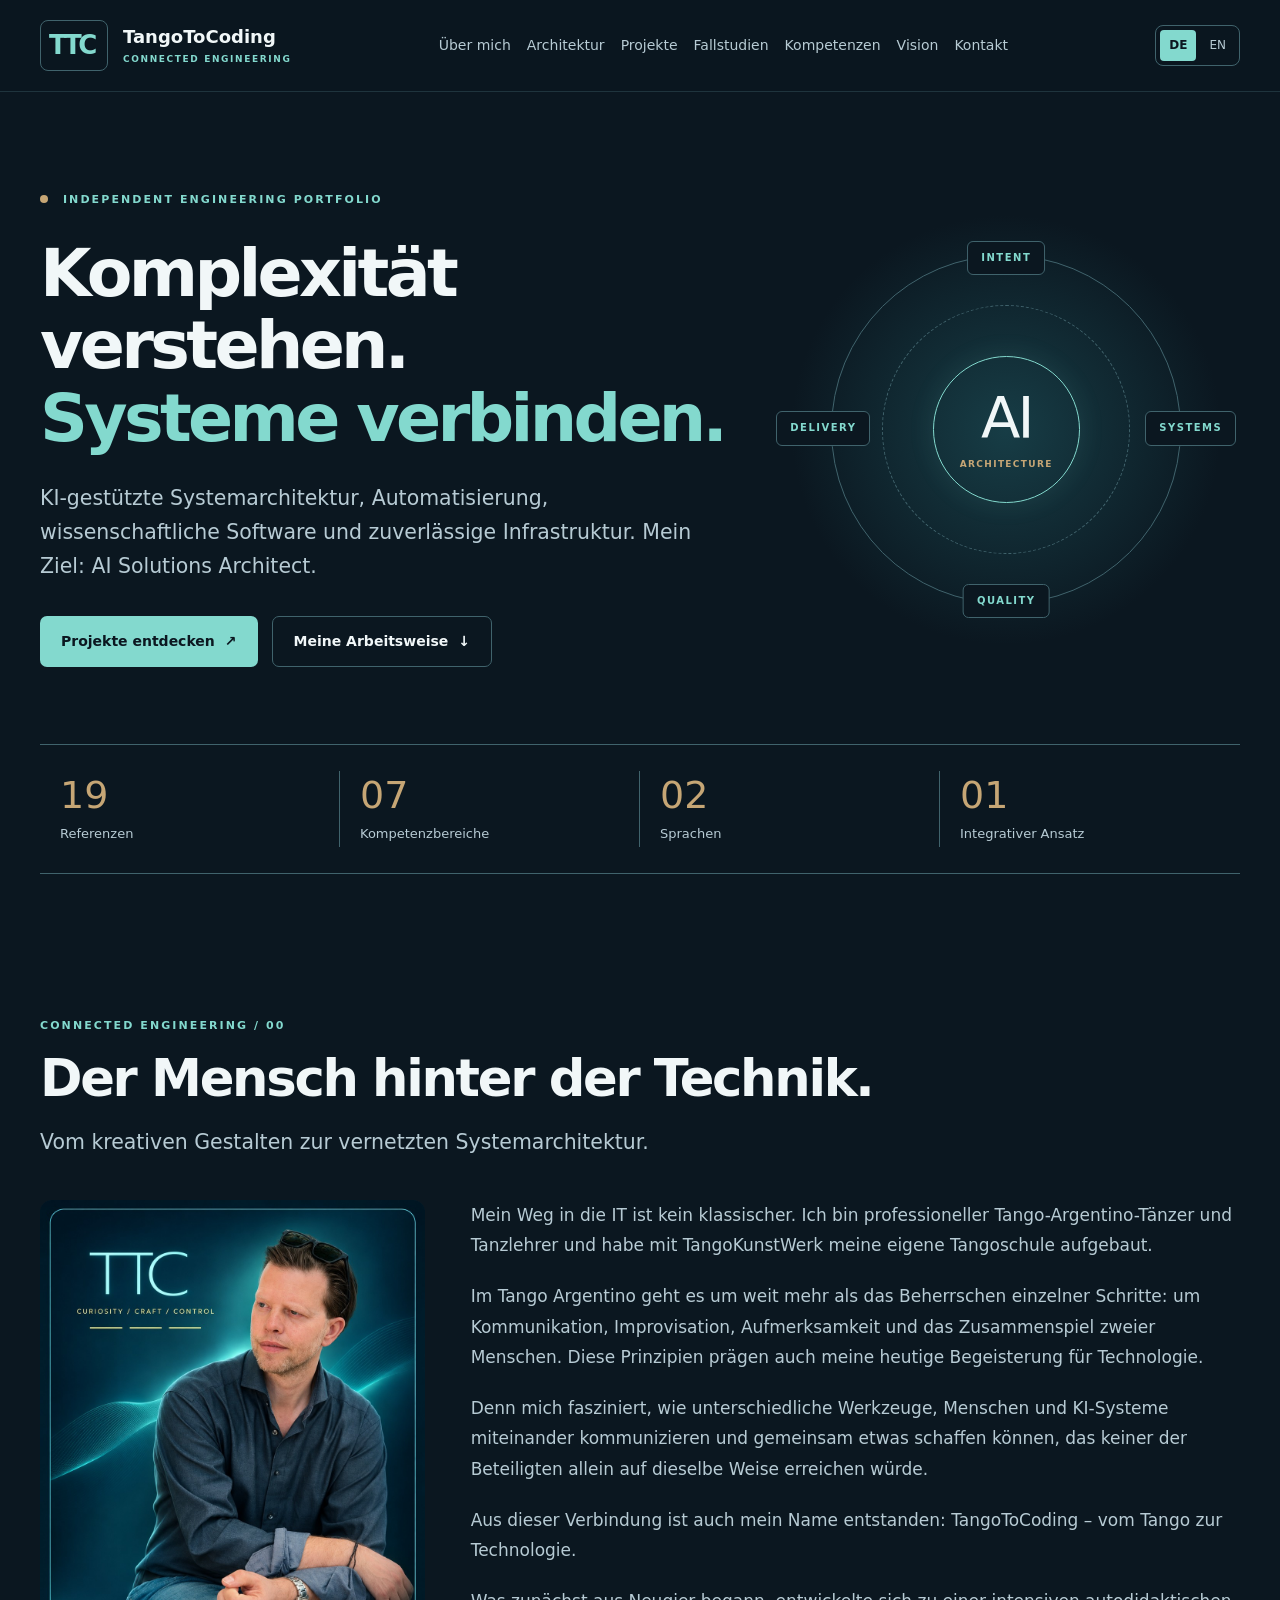
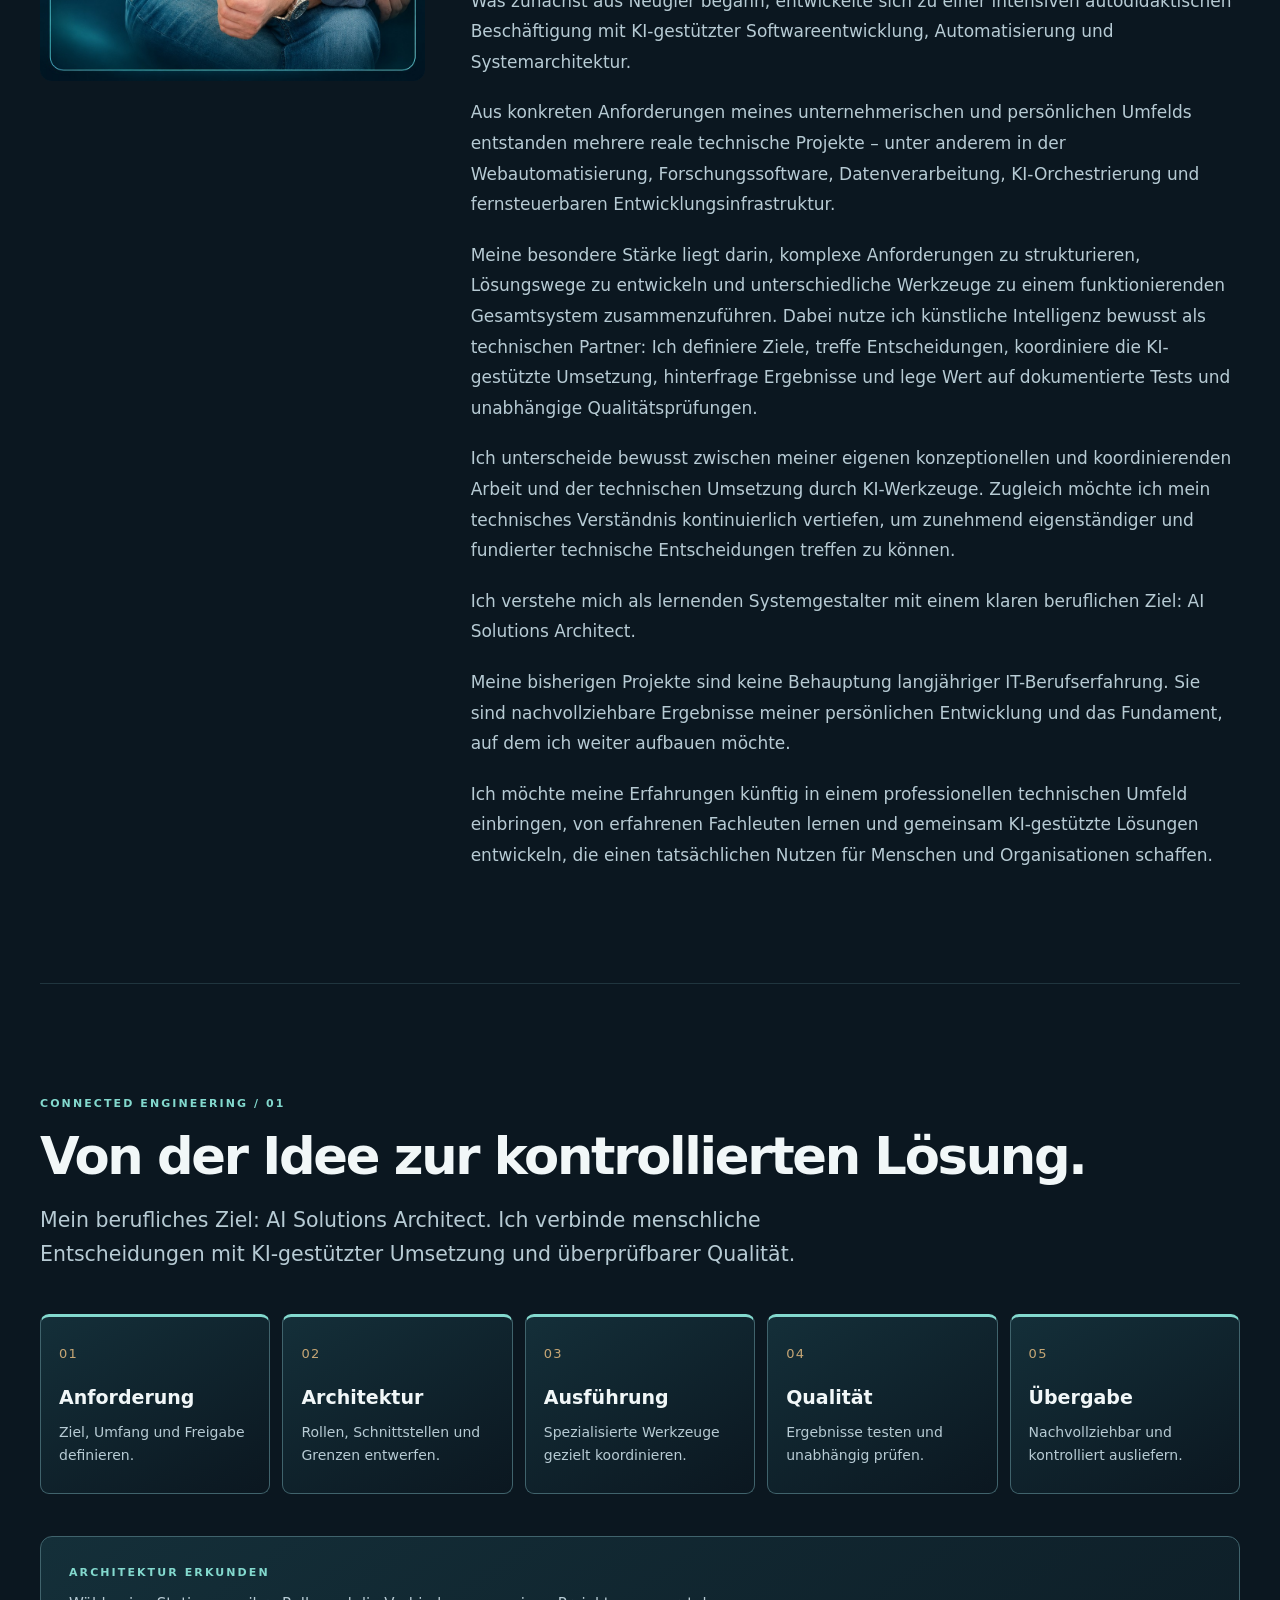
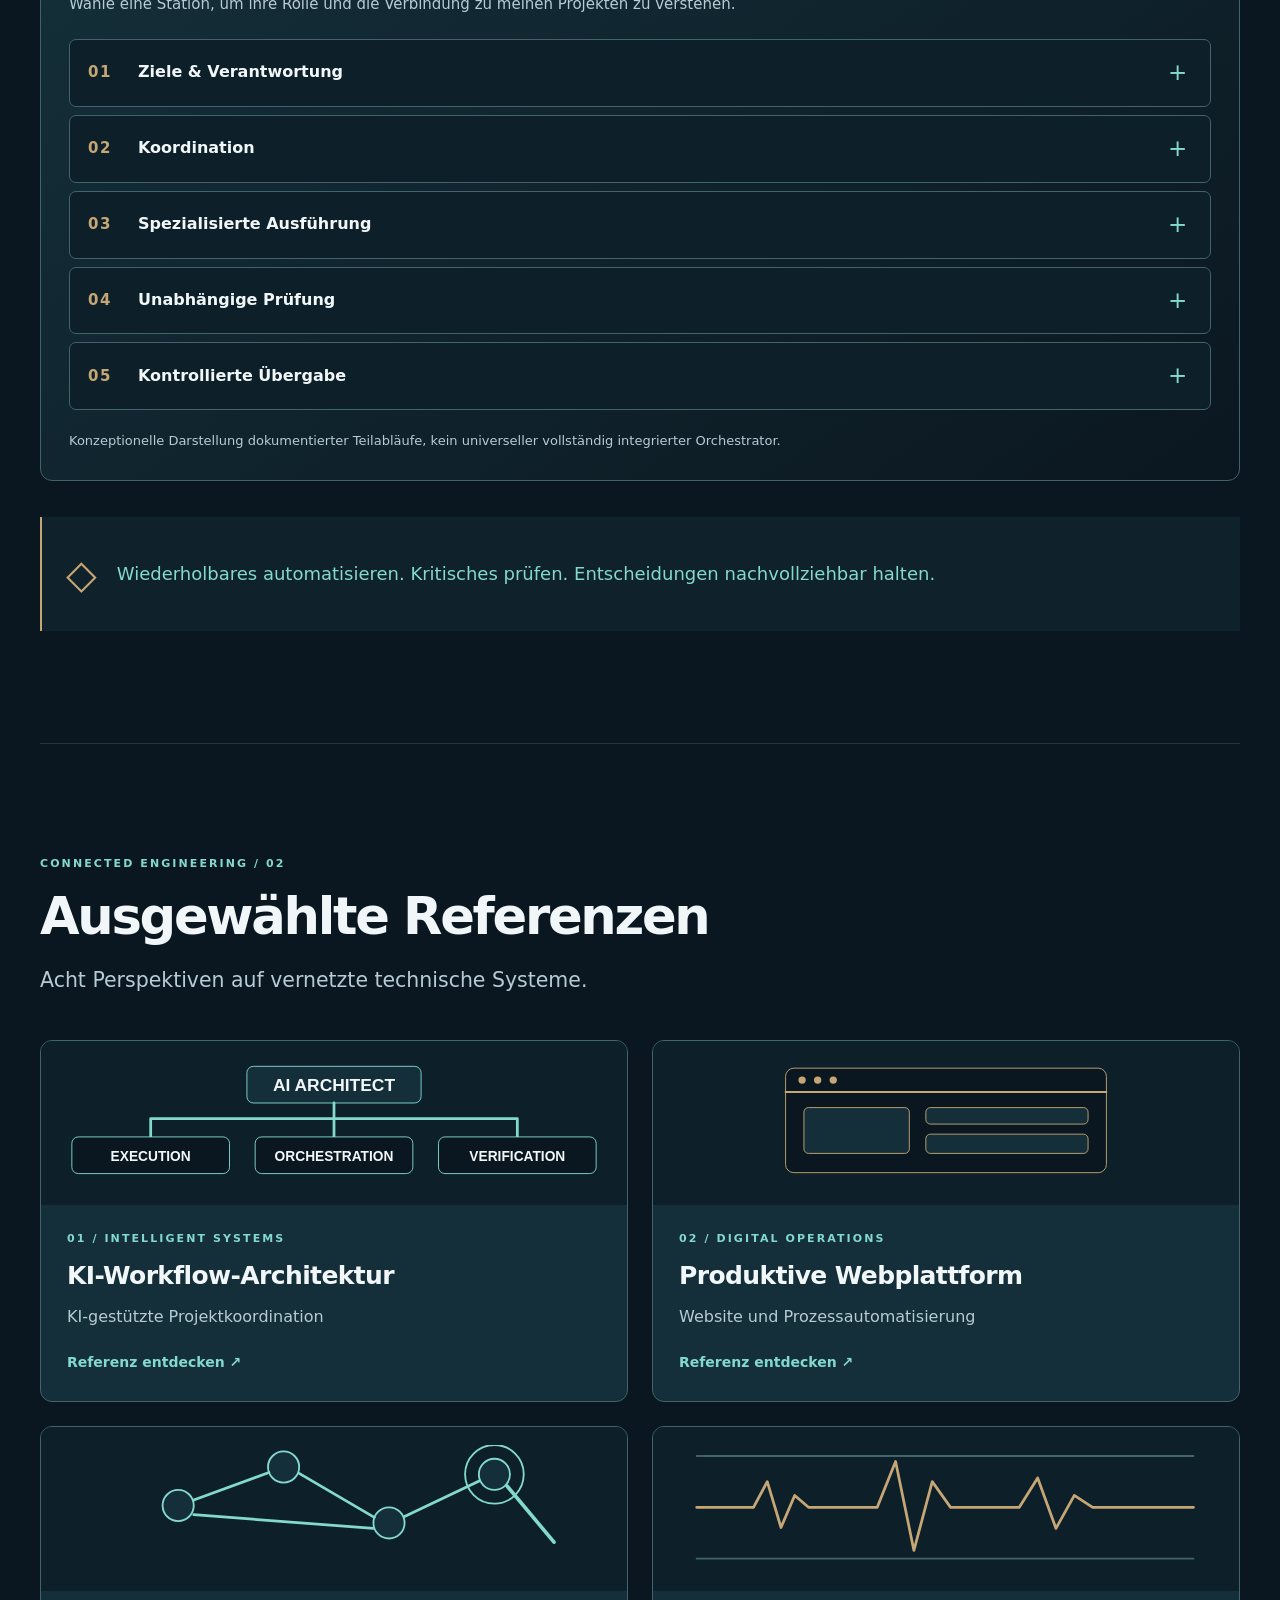
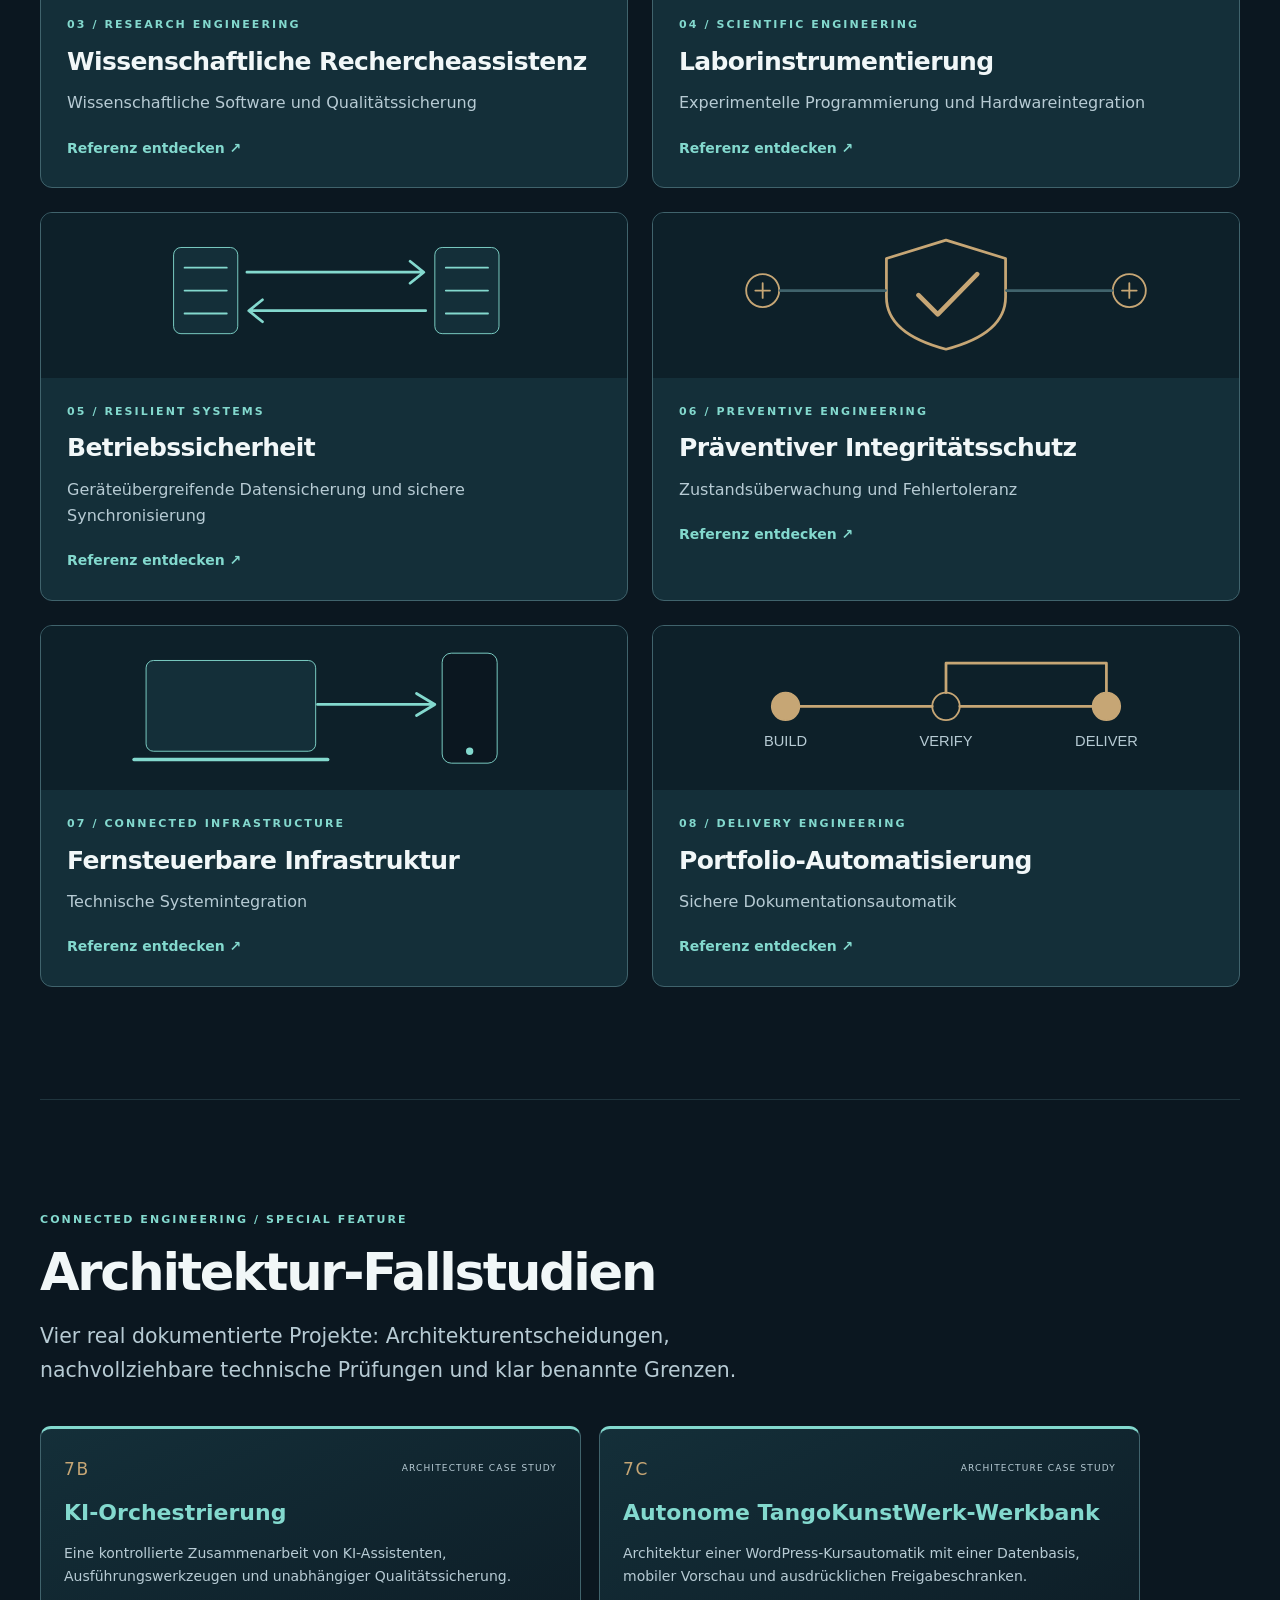
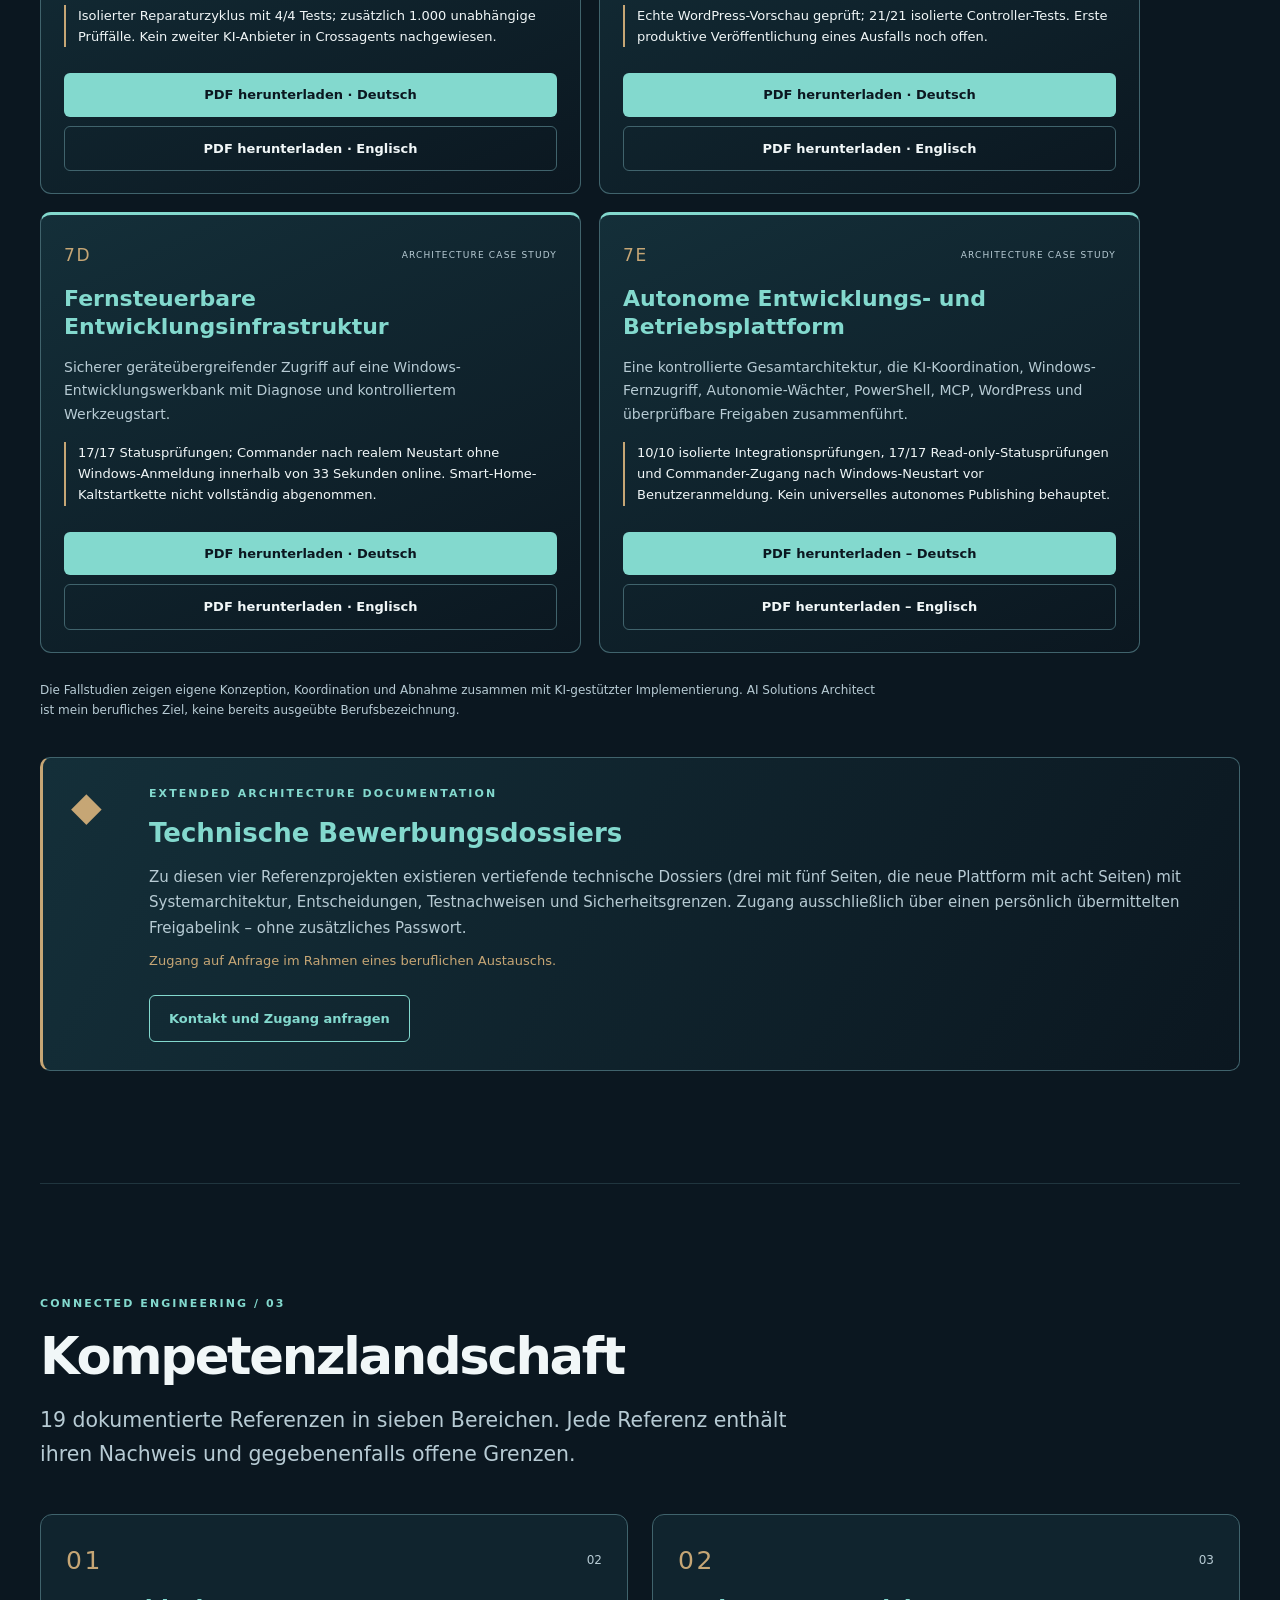
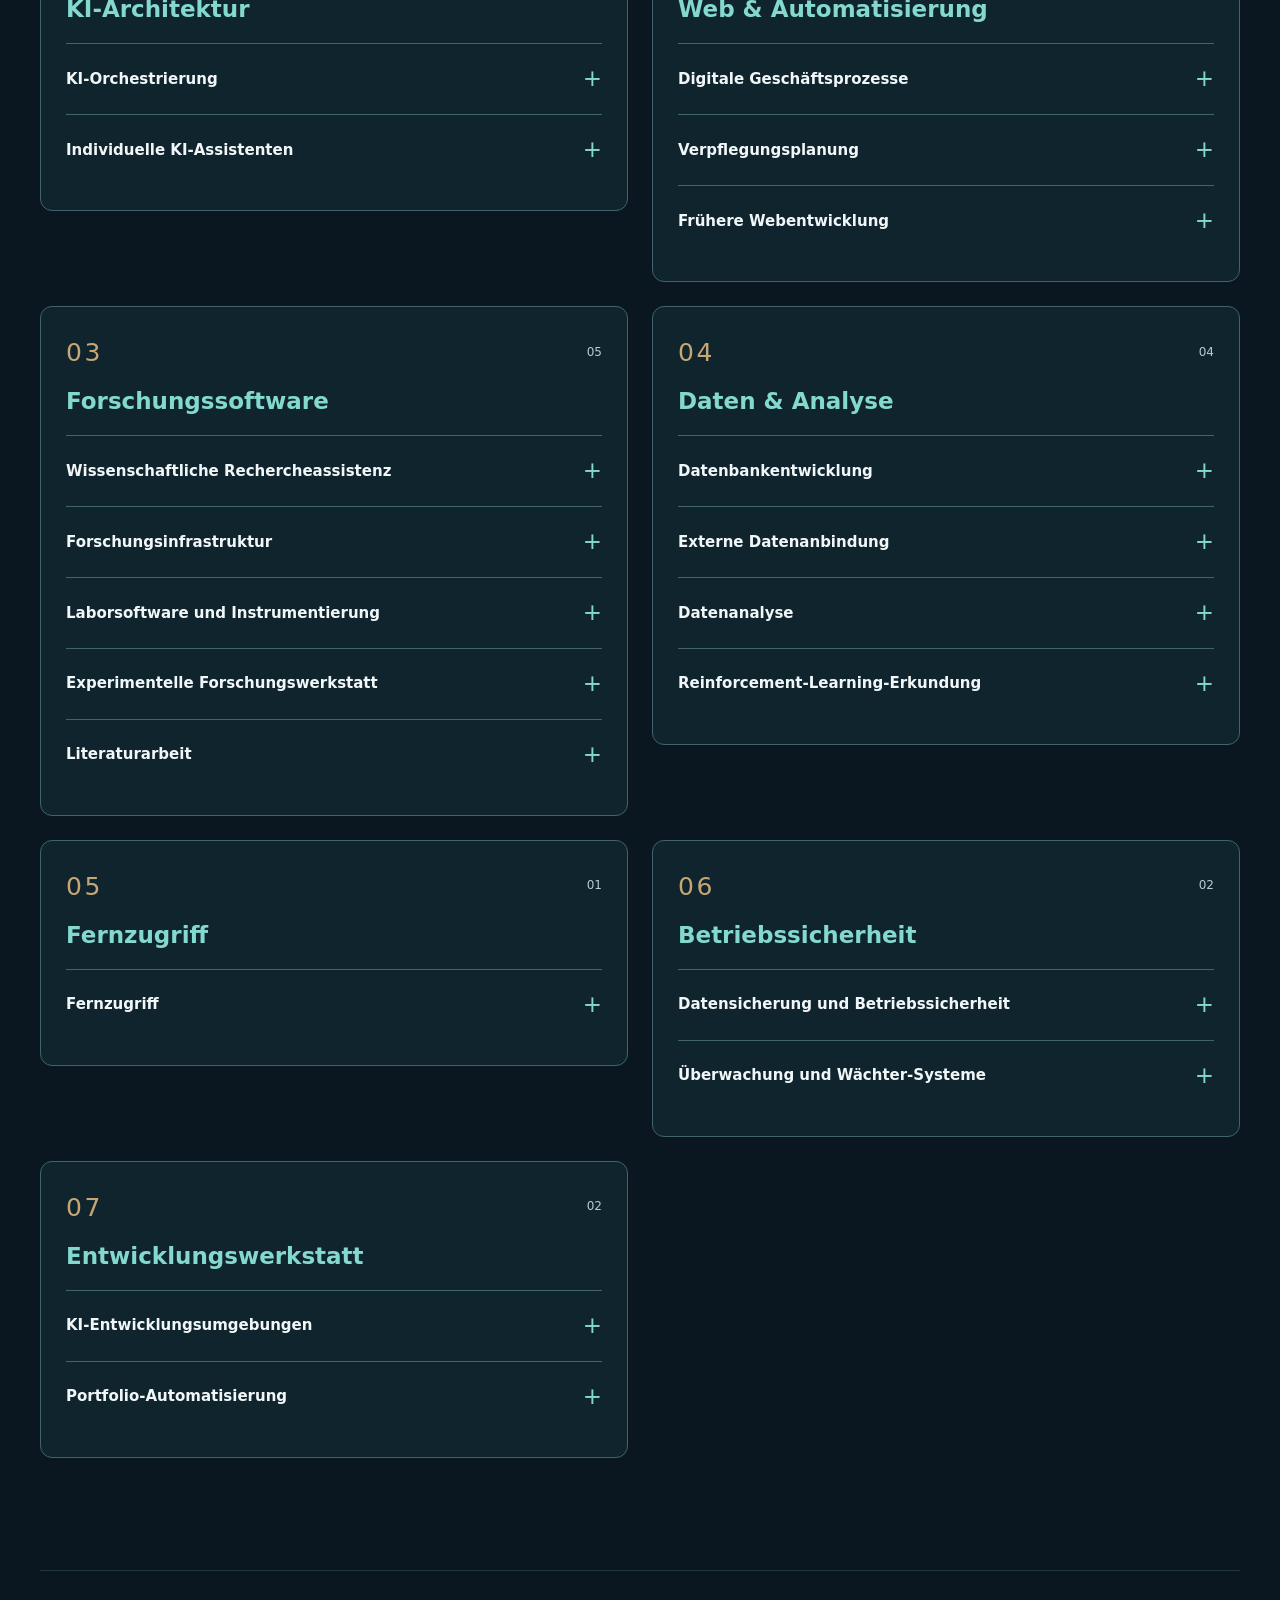
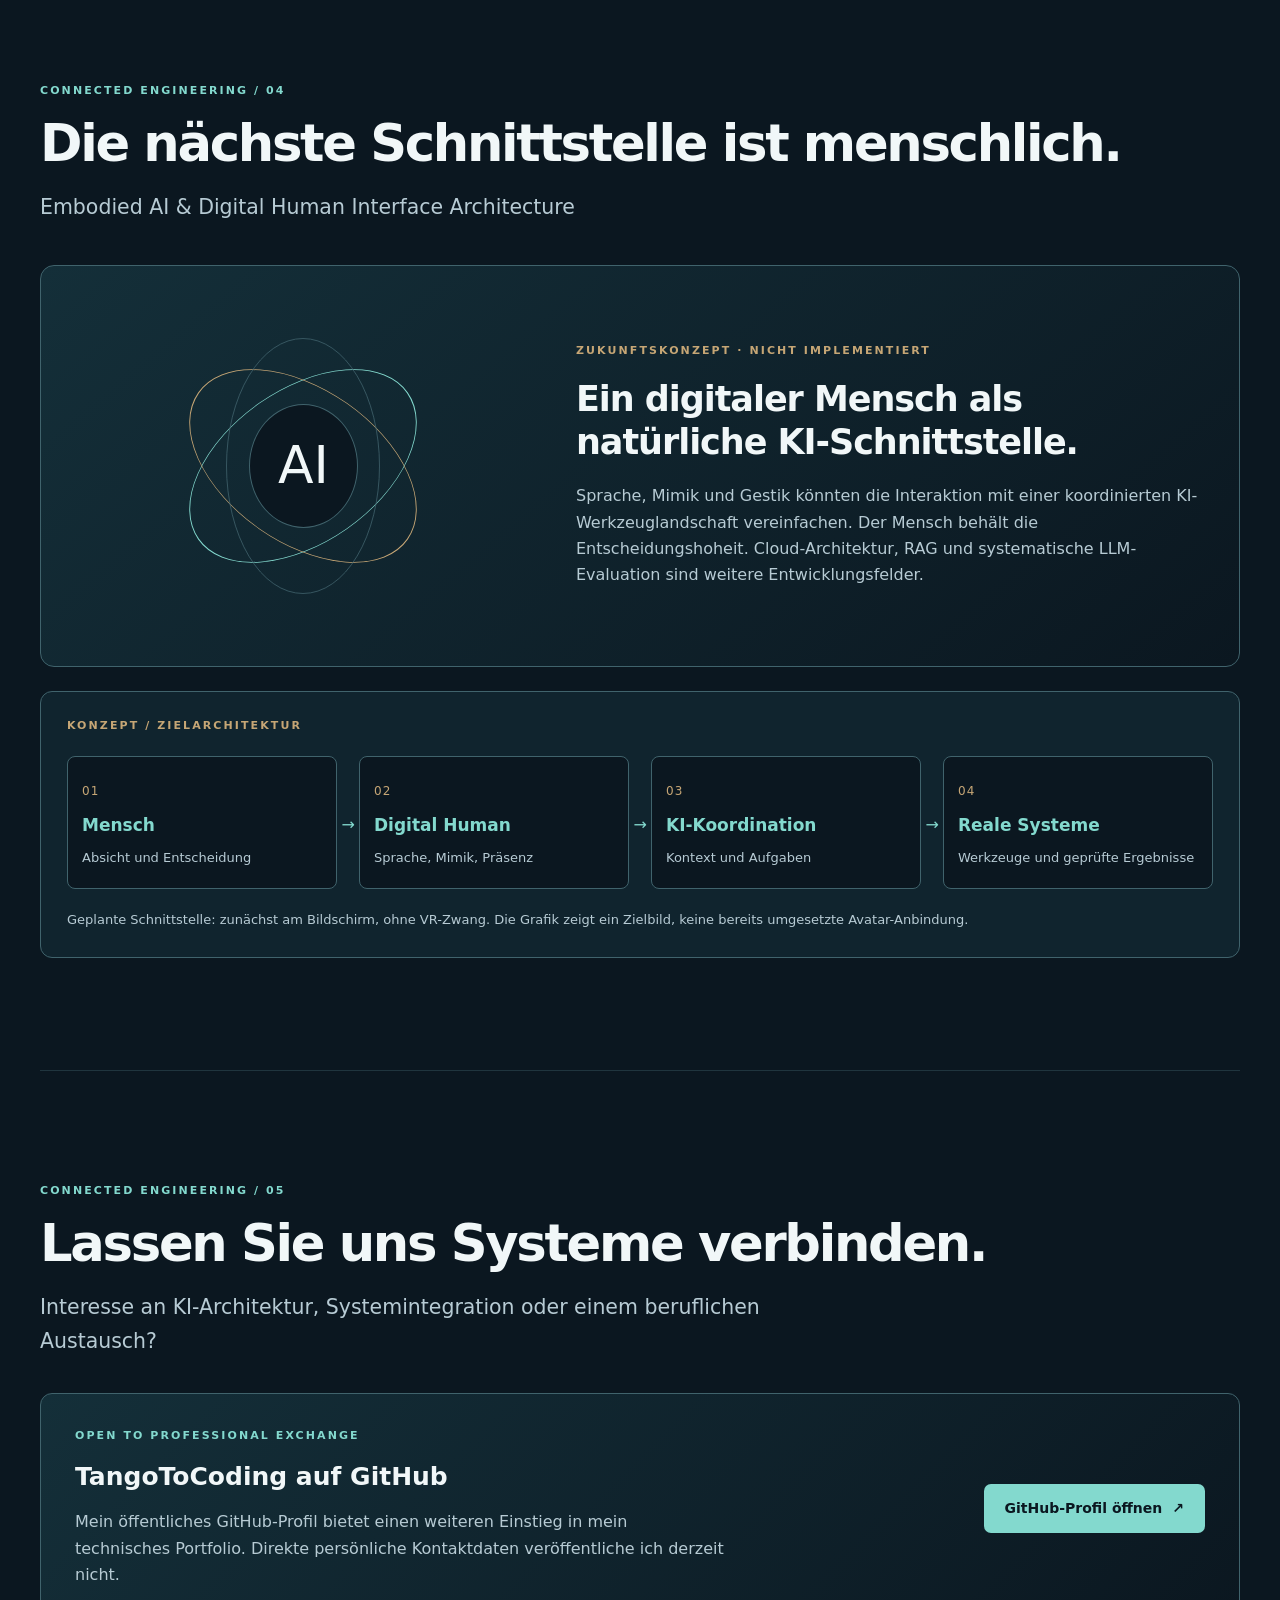
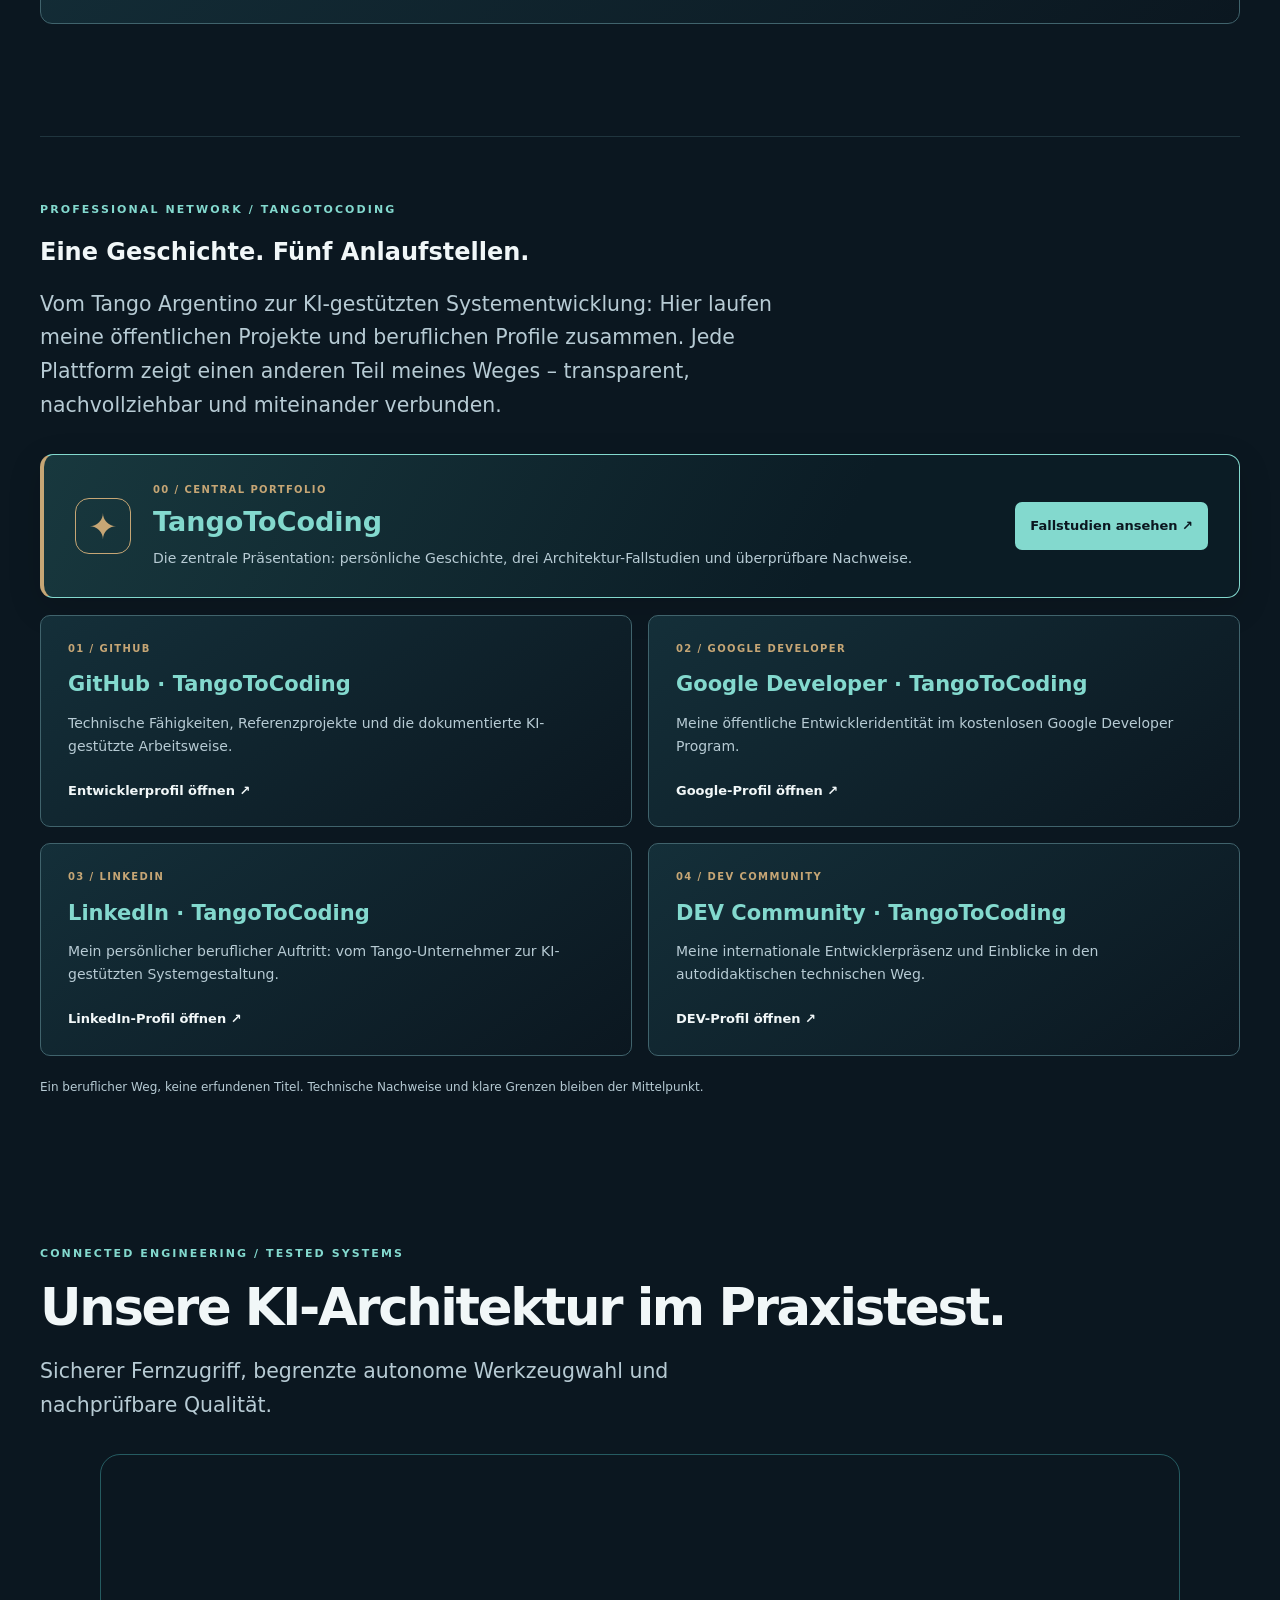
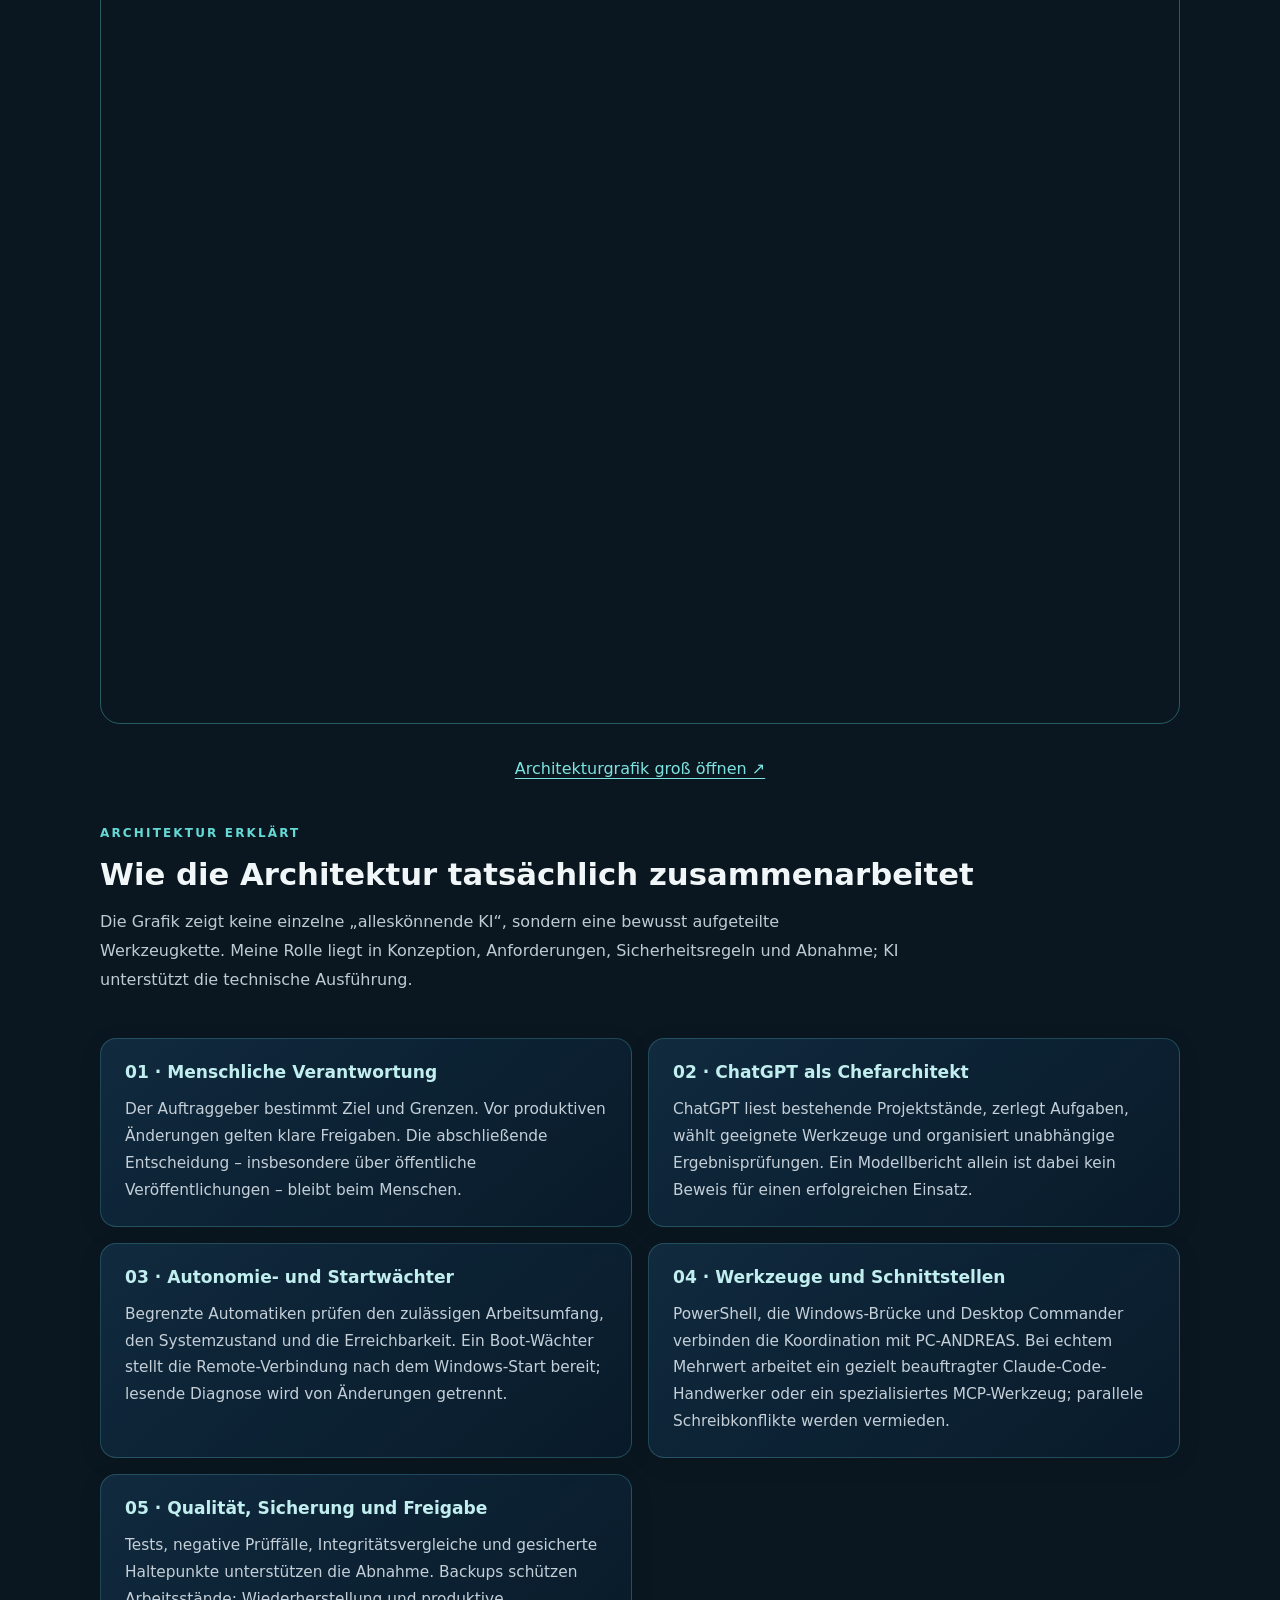
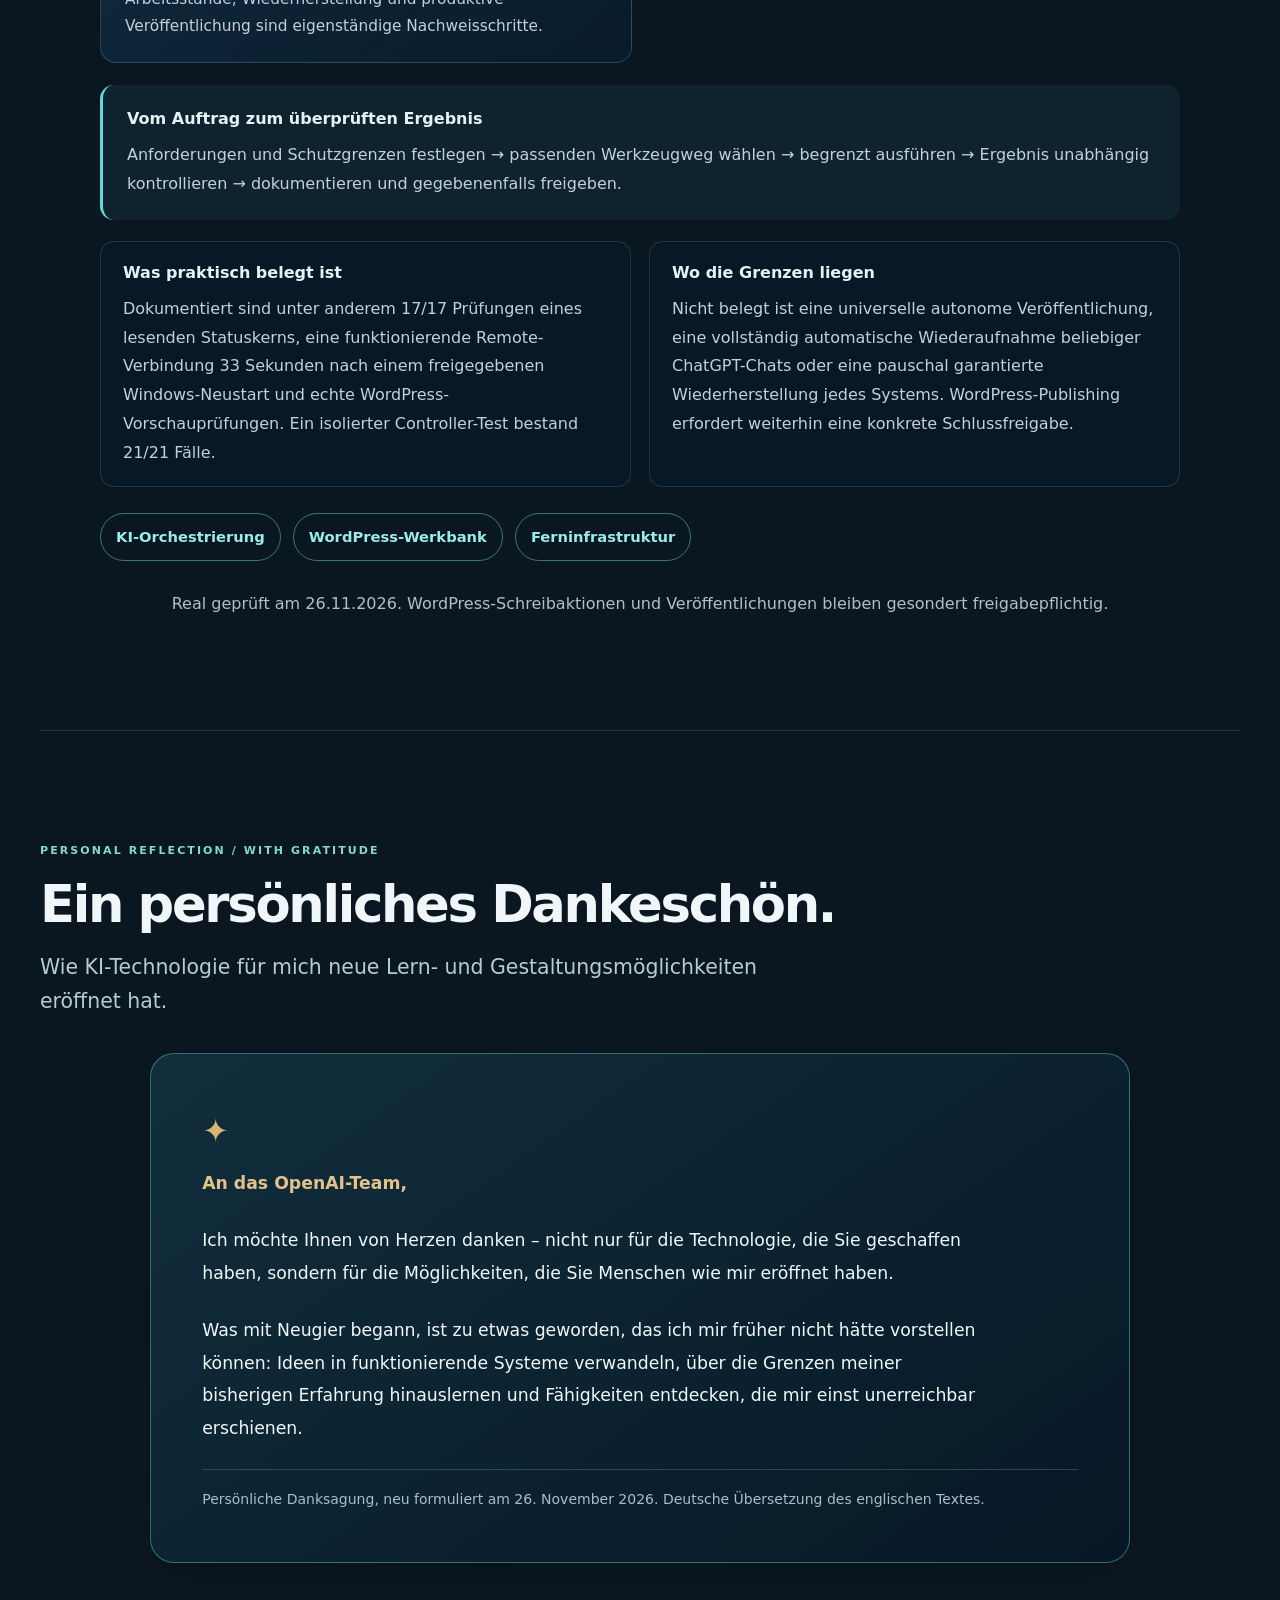
==== commit f2d35e2b: "Add verified platform case study 7E and encrypted technical dossiers" ====
--- a/index.html
+++ b/index.html
@@ -22,4 +22,8 @@
 </div><div class="feature-content"><div class="eyebrow">07 / CONNECTED INFRASTRUCTURE</div><h3><span lang="de">Fernsteuerbare Infrastruktur</span><span lang="en">Remote infrastructure</span></h3><p><span lang="de">Technische Systemintegration</span><span lang="en">Technical systems integration</span></p><a class="feature-link" href="#ref-remote-work"><span lang="de">Referenz entdecken</span><span lang="en">Explore reference</span> <span aria-hidden="true">↗</span></a></div></article><article class="feature"><div class="feature-art"><svg xmlns="http://www.w3.org/2000/svg" width="600" height="140" viewBox="0 0 600 140">
 <circle cx="125" cy="68" r="15" fill="#c6a675" stroke="#c6a675" stroke-width="2"/><circle cx="300" cy="68" r="15" fill="none" stroke="#c6a675" stroke-width="2"/><circle cx="475" cy="68" r="15" fill="#c6a675" stroke="#c6a675" stroke-width="2"/><path d="M140 68 H285 M315 68 H460 M300 53 V21 H475 V53" stroke="#c6a675" stroke-width="3" stroke-linecap="round" stroke-linejoin="round" fill="none"/><text x="125" y="111" font-family="Arial, sans-serif" font-size="16" fill="#b7cbd4" font-weight="400" text-anchor="middle">BUILD</text><text x="300" y="111" font-family="Arial, sans-serif" font-size="16" fill="#b7cbd4" font-weight="400" text-anchor="middle">VERIFY</text><text x="475" y="111" font-family="Arial, sans-serif" font-size="16" fill="#b7cbd4" font-weight="400" text-anchor="middle">DELIVER</text>
 </svg>
-</div><div class="feature-content"><div class="eyebrow">08 / DELIVERY ENGINEERING</div><h3><span lang="de">Portfolio-Automatisierung</span><span lang="en">Portfolio automation</span></h3><p><span lang="de">Sichere Dokumentationsautomatik</span><span lang="en">Controlled documentation automation</span></p><a class="feature-link" href="#ref-portfolio"><span lang="de">Referenz entdecken</span><span lang="en">Explore reference</span> <span aria-hidden="true">↗</span></a></div></article></div></section><section id="case-studies" class="section case-section"><div class="eyebrow">CONNECTED ENGINEERING / SPECIAL FEATURE</div><h2><span lang="de">Architektur-Fallstudien</span><span lang="en">Architecture case studies</span></h2><p class="lede"><span lang="de">Drei real dokumentierte Projekte: Architekturentscheidungen, nachvollziehbare technische Prüfungen und klar benannte Grenzen.</span><span lang="en">Three documented projects covering architecture decisions, verifiable technical checks and clearly stated limitations.</span></p><div class="case-grid"><article class="case-card"><div class="case-top"><span class="case-num">7B</span><span class="case-kicker">ARCHITECTURE CASE STUDY</span></div><h3><span lang="de">KI-Orchestrierung</span><span lang="en">AI orchestration</span></h3><p><span lang="de">Eine kontrollierte Zusammenarbeit von KI-Assistenten, Ausführungswerkzeugen und unabhängiger Qualitätssicherung.</span><span lang="en">A controlled interplay of AI assistants, execution tools and independent quality checks.</span></p><p class="case-proof"><span lang="de">Isolierter Reparaturzyklus mit 4/4 Tests; zusätzlich 1.000 unabhängige Prüffälle. Kein zweiter KI-Anbieter in Crossagents nachgewiesen.</span><span lang="en">Isolated repair cycle with 4/4 tests and 1,000 independent test cases. No second AI provider verified within Crossagents.</span></p><div class="case-downloads"><a href="7B_Fallstudie_DE.pdf" type="application/pdf" download><span lang="de">PDF herunterladen · Deutsch</span><span lang="en">Download PDF · German</span></a><a href="7B_Fallstudie_EN.pdf" type="application/pdf" download><span lang="de">PDF herunterladen · Englisch</span><span lang="en">Download PDF · English</span></a></div></article><article class="case-card"><div class="case-top"><span class="case-num">7C</span><span class="case-kicker">ARCHITECTURE CASE STUDY</span></div><h3><span lang="de">Autonome TangoKunstWerk-Werkbank</span><span lang="en">Autonomous TangoKunstWerk workbench</span></h3><p><span lang="de">Architektur einer WordPress-Kursautomatik mit einer Datenbasis, mobiler Vorschau und ausdrücklichen Freigabeschranken.</span><span lang="en">Architecture of a WordPress scheduling workflow with a single data source, mobile preview and explicit approval gates.</span></p><p class="case-proof"><span lang="de">Echte WordPress-Vorschau geprüft; 21/21 isolierte Controller-Tests. Erste produktive Veröffentlichung eines Ausfalls noch offen.</span><span lang="en">Real WordPress preview verified; 21/21 isolated controller tests. First production publication of a schedule exception remains pending.</span></p><div class="case-downloads"><a href="7C_Fallstudie_DE.pdf" type="application/pdf" download><span lang="de">PDF herunterladen · Deutsch</span><span lang="en">Download PDF · German</span></a><a href="7C_Fallstudie_EN.pdf" type="application/pdf" download><span lang="de">PDF herunterladen · Englisch</span><span lang="en">Download PDF · English</span></a></div></article><article class="case-card"><div class="case-top"><span class="case-num">7D</span><span class="case-kicker">ARCHITECTURE CASE STUDY</span></div><h3><span lang="de">Fernsteuerbare Entwicklungsinfrastruktur</span><span lang="en">Remotely operated development infrastructure</span></h3><p><span lang="de">Sicherer geräteübergreifender Zugriff auf eine Windows-Entwicklungswerkbank mit Diagnose und kontrolliertem Werkzeugstart.</span><span lang="en">Secure cross-device access to a Windows development workbench with diagnostics and controlled tool startup.</span></p><p class="case-proof"><span lang="de">17/17 Statusprüfungen; Commander nach realem Neustart ohne Windows-Anmeldung innerhalb von 33 Sekunden online. Smart-Home-Kaltstartkette nicht vollständig abgenommen.</span><span lang="en">17/17 status tests; Commander online 33 seconds after actual restart without Windows sign-in. Full smart-home cold-start chain not yet accepted.</span></p><div class="case-downloads"><a href="7D_Fallstudie_DE.pdf" type="application/pdf" download><span lang="de">PDF herunterladen · Deutsch</span><span lang="en">Download PDF · German</span></a><a href="7D_Fallstudie_EN.pdf" type="application/pdf" download><span lang="de">PDF herunterladen · Englisch</span><span lang="en">Download PDF · English</span></a></div></article></div><p class="case-note"><span lang="de">Die Fallstudien zeigen eigene Konzeption, Koordination und Abnahme zusammen mit KI-gestützter Implementierung. AI Solutions Architect ist mein berufliches Ziel, keine bereits ausgeübte Berufsbezeichnung.</span><span lang="en">The case studies reflect my architecture design, coordination and acceptance work alongside AI-assisted implementation. AI Solutions Architect is my career goal, not a previously held job title.</span></p><div class="private-dossier-panel" id="extended-dossiers"><div class="private-dossier-mark">◆</div><div><div class="eyebrow">EXTENDED ARCHITECTURE DOCUMENTATION</div><h3><span lang="de">Technische Bewerbungsdossiers</span><span lang="en">Technical application dossiers</span></h3><p><span lang="de">Zu diesen drei Referenzprojekten existieren vertiefende, fünfseitige technische Dossiers mit Systemarchitektur, Entscheidungen, Testnachweisen und Sicherheitsgrenzen. Zugang ausschließlich über einen persönlich übermittelten Freigabelink – ohne zusätzliches Passwort.</span><span lang="en">Each case study has a five-page technical dossier covering system architecture, design decisions, test evidence and security limitations. Access is available only through a personally shared link – no additional password.</span></p><p class="private-dossier-request"><span lang="de">Zugang auf Anfrage im Rahmen eines beruflichen Austauschs.</span><span lang="en">Access available on request for professional enquiries.</span></p><a href="#contact"><span lang="de">Kontakt und Zugang anfragen</span><span lang="en">Contact and request access</span></a></div></div></section><section id="capabilities" class="section"><div class="eyebrow">CONNECTED ENGINEERING / 03</div><h2><span lang="de">Kompetenzlandschaft</span><span lang="en">Capability landscape</span></h2><p class="lede"><span lang="de">19 dokumentierte Referenzen in sieben Bereichen. Jede Referenz enthält ihren Nachweis und gegebenenfalls offene Grenzen.</span><span lang="en">19 documented references across seven domains. Each includes evidence and limitations where relevant.</span></p><div class="domains"><article class="domain"><div class="domain-top"><span class="number">01</span><span class="count">02</span></div><h3><span lang="de">KI-Architektur</span><span lang="en">AI SYSTEMS</span></h3><details class="reference" id="ref-agent-system"><summary><span><span lang="de">KI-Orchestrierung</span><span lang="en">AI orchestration</span></span><span class="plus" aria-hidden="true">+</span></summary><div class="reference-body"><p><span lang="de">Konzeption einer KI-gestützten Entwicklungsarchitektur mit getrennten Architektur-, Ausführungs- und Prüfrollen. Praktische Koordination von ChatGPT, Claude Code, Codex, Desktop Commander und MCP-Werkzeugen mit kontrollierten Freigaben. Die Architektur verbindet Aufgabenübergabe, Ergebnisrückmeldung, unabhängige Qualitätsprüfung und nachvollziehbare Korrekturschleifen. Ein isolierter Mehragenten-Prüfablauf mit Poracode und Crossagents wurde erprobt.</span><span lang="en">Design of an AI-assisted development architecture with distinct architecture, execution and verification roles. Practical coordination of ChatGPT, Claude Code, Codex, Desktop Commander and MCP tools with controlled approvals. The architecture connects task delegation, result retrieval, independent quality checks and traceable correction loops. An isolated multi-agent verification workflow using Poracode and Crossagents was tested.</span></p><div class="evidence"><b><span lang="de">Dokumentierter Nachweis</span><span lang="en">Documented evidence</span></b><p><span lang="de">In einem isolierten Versuch prüfte ein zweiter Agent die Arbeit des ersten. Sein Ergebnis wurde automatisch an den ursprünglichen Arbeitsablauf zurückgegeben.</span><span lang="en">In an isolated trial, a second agent reviewed the work of the first. Its findings returned automatically to the originating workflow.</span></p></div></div></details><details class="reference" id="ref-custom-assistants"><summary><span><span lang="de">Individuelle KI-Assistenten</span><span lang="en">Custom AI assistants</span></span><span class="plus" aria-hidden="true">+</span></summary><div class="reference-body"><p><span lang="de">Custom GPT Development und AI Assistants: Konzeption eigener spezialisierter ChatGPT-Assistenten für wissenschaftliche Arbeitsaufgaben, insbesondere die strukturierte Beschreibung von Experimenten. Im Mittelpunkt stehen aufgabenbezogene KI-Konfiguration, individuell definierte Anweisungen und die Vorbereitung wiederkehrender wissenschaftlicher Arbeitsabläufe. Dabei geht es um die Konzeption eigener spezialisierter Assistenten und nicht nur um die allgemeine Nutzung von ChatGPT.</span><span lang="en">Custom GPT development and AI assistants: design of specialized ChatGPT assistants for research tasks, particularly structured experiment descriptions. The focus is on AI configuration tailored to specific tasks, individually defined instructions and preparation of recurring scientific workflows. This is about designing specialized assistants, not merely using ChatGPT as a general-purpose tool.</span></p><div class="evidence"><b><span lang="de">Dokumentierter Nachweis</span><span lang="en">Documented evidence</span></b><p><span lang="de">Eine Bildschirmaufnahme und meine eigene Angabe dokumentieren die Einrichtung eines solchen Assistenten. Eine unabhängige Bewertung seiner Antworten steht aus.</span><span lang="en">A screenshot and my own account document the setup of one such assistant. Its responses have yet to undergo independent evaluation.</span></p></div></div></details></article><article class="domain"><div class="domain-top"><span class="number">02</span><span class="count">03</span></div><h3><span lang="de">Web &amp; Automatisierung</span><span lang="en">WEB &amp; AUTOMATION</span></h3><details class="reference" id="ref-tangokunstwerk"><summary><span><span lang="de">Digitale Geschäftsprozesse</span><span lang="en">Digital business operations</span></span><span class="plus" aria-hidden="true">+</span></summary><div class="reference-body"><p><span lang="de">Konzeption und KI-gestützte Umsetzung einer produktiven responsiven Website und einer fernsteuerbaren Entwicklungswerkstatt. Web Development, WordPress Engineering, API-Integration und Business Automation greifen ineinander: automatisierte Kursplanung, mobile Änderungsvorschauen und kontrollierte Freigaben. Software Quality Engineering verbindet PHP- und Browserprüfungen, isolierte End-to-End-Tests, Versionskontrolle und die Prüfung von Wiederherstellungsabläufen.</span><span lang="en">Design and AI-assisted implementation of a live responsive website and remotely operated development workbench. Web development, WordPress engineering, API integration and business automation connect recurring scheduling, mobile change previews and controlled approvals. Software quality engineering combines PHP and browser checks, isolated end-to-end tests, version control and verification of recovery procedures.</span></p><div class="evidence"><b><span lang="de">Dokumentierter Nachweis</span><span lang="en">Documented evidence</span></b><p><span lang="de">Die Dokumentation belegt eine echte WordPress-Vorschau, eine persönliche iPhone-Abnahme und 21 bestandene isolierte HTTP-Tests für Vorschau, Freigabe und Wiederherstellung. Die erste reale produktive Veröffentlichung eines Ausfalls bleibt offen; kein vollständiger WordPress-Restore-Test.</span><span lang="en">Records document a live WordPress preview, personal iPhone acceptance and 21 passed isolated HTTP tests covering preview, approval and recovery. The first actual production publication of an absence remains pending; no full WordPress restore was tested.</span></p></div></div></details><details class="reference" id="ref-meal-planning"><summary><span><span lang="de">Verpflegungsplanung</span><span lang="en">Meal planning application</span></span><span class="plus" aria-hidden="true">+</span></summary><div class="reference-body"><p><span lang="de">Entwicklung einer Webanwendung zur Digitalisierung organisatorischer Planungsprozesse. Die Anwendung verbindet Verpflegungsplanung mit Verwaltungsübersichten, aggregierten statistischen Auswertungen und automatischer Aktualisierung. Damit umfasst das Projekt nicht nur die Gestaltung einer Benutzeroberfläche, sondern auch die strukturierte Aufbereitung von Planungsinformationen und anwendungsbezogene Datenanalyse.</span><span lang="en">Development of a web application to digitize organizational planning workflows. The application combines meal planning, administrative views, aggregated statistics and automatic updates. The project therefore encompasses not only interface design but also structured presentation of planning information and applied data analysis.</span></p><div class="evidence"><b><span lang="de">Dokumentierter Nachweis</span><span lang="en">Documented evidence</span></b><p><span lang="de">Historische Versionsnotizen dokumentieren die Übersichten, statistische Auswertungen und die automatische Aktualisierung der Anwendung.</span><span lang="en">Historical release notes record the administrative views, statistical summaries and automatic application updates.</span></p></div></div></details><details class="reference" id="ref-web-history"><summary><span><span lang="de">Frühere Webentwicklung</span><span lang="en">Early web development</span></span><span class="plus" aria-hidden="true">+</span></summary><div class="reference-body"><p><span lang="de">Frühe praktische Erfahrung in der Webentwicklung, dokumentiert durch ein eigenes HTML-Webprojekt aus dem Jahr 2018. Dieses historische Projekt bildet einen Ausgangspunkt meiner Entwicklung von der klassischen Website-Erstellung hin zu heutigen KI-gestützten Web- und Automatisierungsprojekten. Es wird als früher Erfahrungsnachweis und nicht als aktuelle produktive Anwendung geführt.</span><span lang="en">Early practical experience in web development, documented by an HTML website project from 2018. This historical project marks a starting point in my progression from conventional website creation to present-day AI-assisted web and automation projects. It is presented as evidence of earlier experience, not as a currently operating application.</span></p><div class="evidence"><b><span lang="de">Dokumentierter Nachweis</span><span lang="en">Documented evidence</span></b><p><span lang="de">Die erfassten Projektmetadaten nennen HTML und das Jahr der letzten Änderung.</span><span lang="en">The recorded project metadata identifies HTML and the year of the last update.</span></p></div></div></details></article><article class="domain"><div class="domain-top"><span class="number">03</span><span class="count">05</span></div><h3><span lang="de">Forschungssoftware</span><span lang="en">RESEARCH</span></h3><details class="reference" id="ref-research-assistant"><summary><span><span lang="de">Wissenschaftliche Rechercheassistenz</span><span lang="en">Research assistance</span></span><span class="plus" aria-hidden="true">+</span></summary><div class="reference-body"><p><span lang="de">Konzeption einer wissenschaftlichen Rechercheassistenz mit spezialisierten Prüfwerkzeugen und kontrollierter Ablaufsteuerung. Projektbezogene Zugriffsgrenzen, definierte Schnittstellen und strukturierte Prüfergebnisse verbinden Research Software Engineering mit technischer Qualitätssicherung. Die Architektur trennt Recherchevorbereitung und technische Prüfung von der fachlichen Bewertung wissenschaftlicher Inhalte.</span><span lang="en">Design of a scientific research assistant with specialized verification tools and controlled workflow coordination. Project-specific access boundaries, defined interfaces and structured verification results connect research software engineering with technical quality assurance. The architecture separates research preparation and technical checks from the scholarly evaluation of content.</span></p><div class="evidence"><b><span lang="de">Dokumentierter Nachweis</span><span lang="en">Documented evidence</span></b><p><span lang="de">Eine Prüfung der Implementierung bestätigt getrennte Komponenten für Ablaufsteuerung und Schnittstellenverträge.</span><span lang="en">Inspection of the implementation confirmed separate components for workflow coordination and interface contracts.</span></p></div></div></details><details class="reference" id="ref-research-infrastructure"><summary><span><span lang="de">Forschungsinfrastruktur</span><span lang="en">Research infrastructure</span></span><span class="plus" aria-hidden="true">+</span></summary><div class="reference-body"><p><span lang="de">Konzeption wiederverwendbarer Forschungs- und Projektstrukturen mit besonderem Augenmerk auf Datentrennung, kontrollierte Freigaben und reproduzierbare Arbeitsabläufe. Isolierte, hardwareunabhängige Prüfstände mit synthetischen Testdaten untersuchen erwartete Warnungen und fehlerhafte Eingaben. Strukturvalidierung, positive Kontrollfälle und nachvollziehbare Prüfberichte verbinden Sandbox Testing mit experimenteller Qualitätssicherung.</span><span lang="en">Design of reusable research and project structures emphasizing data separation, controlled approvals and reproducible workflows. Isolated, hardware-independent test environments use synthetic data to examine expected warnings and deliberately invalid inputs. Structural validation, positive controls and traceable test reports combine sandbox testing with experimental quality assurance.</span></p><div class="evidence"><b><span lang="de">Dokumentierter Nachweis</span><span lang="en">Documented evidence</span></b><p><span lang="de">Ein dokumentierter CSV-Prüfstand enthält absichtlich fehlerhafte Eingaben, 20 erwartete Warnungen und einen positiven Kontrollfall. Die Dokumentation bestätigt die Trennung von synthetischen Testdateien und echten Forschungsdaten.</span><span lang="en">A documented CSV test environment includes deliberately faulty inputs, 20 expected warnings and a positive control. The documentation confirms separation of synthetic test files from real research data.</span></p></div></div></details><details class="reference" id="ref-experimental-software"><summary><span><span lang="de">Laborsoftware und Instrumentierung</span><span lang="en">Laboratory software and instrumentation</span></span><span class="plus" aria-hidden="true">+</span></summary><div class="reference-body"><p><span lang="de">KI-gestützte Entwicklung portabler Python- und PsychoPy-Laborsoftware mit Schnittstellen für EEG-Ereignismarker über LSL und Parallelport, Simulationsmodus, automatisierter technischer Vorprüfung und Hardwaretests. Scientific Instrumentation verbindet experimentelle Programmierung, Software-Hardware-Integration und die Vorbereitung realer Laborbedingungen. Die Software wurde auf einem Forschungs-Laptop für den vorgesehenen Laboreinsatz eingerichtet.</span><span lang="en">AI-assisted development of portable Python and PsychoPy laboratory software with EEG event marker interfaces using LSL and parallel ports, simulation mode, automated preflight checks and hardware tests. Scientific instrumentation combines experimental programming, software-hardware integration and preparation for real laboratory conditions. The software was configured on a research laptop for its intended laboratory use.</span></p><div class="evidence"><b><span lang="de">Dokumentierter Nachweis</span><span lang="en">Documented evidence</span></b><p><span lang="de">Die Implementierung belegt Vorprüfungen und Hardware-Testfunktionen. Eine Bedienanleitung dokumentiert die Vorbereitung mit Presentation. Die Abnahme an der Laborhardware ist offen.</span><span lang="en">Implementation records confirm preflight checks and hardware test routines. An operating guide documents preparation with Presentation. Final acceptance on laboratory hardware remains open.</span></p></div></div></details><details class="reference" id="ref-experiment-workbench"><summary><span><span lang="de">Experimentelle Forschungswerkstatt</span><span lang="en">Experimental research workbench</span></span><span class="plus" aria-hidden="true">+</span></summary><div class="reference-body"><p><span lang="de">Konzeption strukturierter Arbeitsumgebungen für experimentelle Forschung. Getrennte Bereiche für Vorbereitung, Erprobung und freigegebene Arbeit schaffen klare Zuständigkeiten und kontrollierbare Übergänge. Die Kompetenz verbindet wissenschaftliche Arbeitsorganisation, technische Projektstruktur und Freigabemanagement, ohne experimentelle Inhalte oder Forschungsdaten offenzulegen.</span><span lang="en">Design of structured work environments for experimental research. Separate areas for preparation, trials and approved work establish clear responsibilities and controlled transitions. This combines scientific workflow organization, technical project structure and approval management without disclosing experimental content or research data.</span></p><div class="evidence"><b><span lang="de">Dokumentierter Nachweis</span><span lang="en">Documented evidence</span></b><p><span lang="de">Zwei geprüfte Verzeichnisstrukturen und die zugehörigen Rollen- und Freigaberegeln dokumentieren diese Arbeitsweise.</span><span lang="en">Two inspected workspace structures and their accompanying role and approval rules document this approach.</span></p></div></div></details><details class="reference" id="ref-literature-tool"><summary><span><span lang="de">Literaturarbeit</span><span lang="en">Literature workflow helper</span></span><span class="plus" aria-hidden="true">+</span></summary><div class="reference-body"><p><span lang="de">Konzeption einer lokalen wissenschaftlichen Webanwendung zur strukturierten Vorbereitung von Literaturrecherchen und Quellenprüfungen. Der Schwerpunkt liegt auf wiederverwendbaren Rechercheanfragen, nachvollziehbaren Arbeitsaufträgen und einer klaren Trennung von technischer Unterstützung und wissenschaftlicher Beurteilung. Die Anwendung bereitet Rechercheprozesse vor; die inhaltliche Bewertung bleibt beim Anwender.</span><span lang="en">Design of a local scientific web application for the structured preparation of literature searches and source verification. Its focus is on reusable research requests, traceable tasks and a clear separation of technical assistance from scholarly judgment. The application prepares research workflows; the researcher remains responsible for evaluating the content.</span></p><div class="evidence"><b><span lang="de">Dokumentierter Nachweis</span><span lang="en">Documented evidence</span></b><p><span lang="de">Die ursprüngliche Funktionsbeschreibung belegt die Vorbereitung von Anfragen. Die fachliche Bewertung der Quellen übernimmt der Anwender.</span><span lang="en">The original functional description documents request preparation. The researcher evaluates the sources.</span></p></div></div></details></article><article class="domain"><div class="domain-top"><span class="number">04</span><span class="count">04</span></div><h3><span lang="de">Daten &amp; Analyse</span><span lang="en">DATA</span></h3><details class="reference" id="ref-database-engineering"><summary><span><span lang="de">Datenbankentwicklung</span><span lang="en">Database engineering</span></span><span class="plus" aria-hidden="true">+</span></summary><div class="reference-body"><p><span lang="de">Konzeption lokaler Datenhaltung und spezialisierter Datenbank-Prüfwerkzeuge für wissenschaftliche Software. Database Engineering umfasst hier die strukturierte Trennung von Datenhaltung, lesendem Zugriff und technischen Integritätsprüfungen. Der dokumentierte Entwicklungsstand bildet die Grundlage für kontrollierbare Datenzugriffe und nachvollziehbare Datenqualität, ohne vertrauliche Datenbankinhalte offenzulegen.</span><span lang="en">Design of local data persistence and specialized database verification tools for research software. Database engineering here encompasses the structured separation of data storage, read-only access and technical integrity checks. The documented development state supports controlled data access and traceable data quality without exposing confidential database contents.</span></p><div class="evidence"><b><span lang="de">Dokumentierter Nachweis</span><span lang="en">Documented evidence</span></b><p><span lang="de">Die geprüfte Werkzeugstruktur und ein zugehöriger Integritätstest dokumentieren eine eigenständige Komponente für lesende Datenbankzugriffe.</span><span lang="en">The inspected tool structure and an associated integrity test document a dedicated component for read-only database access.</span></p></div></div></details><details class="reference" id="ref-external-data-integration"><summary><span><span lang="de">Externe Datenanbindung</span><span lang="en">External data integration</span></span><span class="plus" aria-hidden="true">+</span></summary><div class="reference-body"><p><span lang="de">Integration externer Datenquellen und Cloud-Dienste in Web- und Forschungsanwendungen. Dokumentiert sind Firebase im Webprojekt sowie spezialisierte Prüfkomponenten für wissenschaftliche Quellen, Literaturverwaltung und Cloud-Synchronisierung. Die Kompetenz verbindet API-Integration, strukturierte Informationsabrufe und Smoke-Tests; einzelne Quellenprüfungen werden von kombinierten Abrufen unterschieden.</span><span lang="en">Integration of external data sources and cloud services in web and research applications. Documentation identifies Firebase in the web project and specialized verification components for research sources, reference management and cloud synchronization. This combines API integration, structured information retrieval and smoke testing, distinguishing individual source checks from combined requests.</span></p><div class="evidence"><b><span lang="de">Dokumentierter Nachweis</span><span lang="en">Documented evidence</span></b><p><span lang="de">Versionsnotizen belegen Firebase in einer Webanwendung. Ein Smoke-Test protokolliert einen erfolgreichen Metadatenabruf bei Crossref. Der kombinierte Quellentest dokumentiert Einschränkungen.</span><span lang="en">Release notes document Firebase in a web application. A smoke test records a successful metadata request to Crossref. The combined-source test records limitations.</span></p></div></div></details><details class="reference" id="ref-data-analysis"><summary><span><span lang="de">Datenanalyse</span><span lang="en">Data analysis</span></span><span class="plus" aria-hidden="true">+</span></summary><div class="reference-body"><p><span lang="de">Praktische Beschäftigung mit Python-basierter Datenaufbereitung, Analyse und Visualisierung. Das dokumentierte Projekt verbindet die Verarbeitung strukturierter Daten mit der verständlichen Darstellung von Ergebnissen. Der Schwerpunkt liegt auf der methodischen Aufbereitung von Informationen als Grundlage für weiterführende Analysen und nachvollziehbare Ergebnisdarstellungen.</span><span lang="en">Practical experience with Python-based data preparation, analysis and visualization. The documented project connects the processing of structured data with clear presentation of results. Its focus is on methodical preparation of information to support further analysis and traceable presentation of findings.</span></p><div class="evidence"><b><span lang="de">Dokumentierter Nachweis</span><span lang="en">Documented evidence</span></b><p><span lang="de">Die ursprüngliche technische Beschreibung des Python-Werkzeugs dokumentiert die drei Arbeitsschritte.</span><span lang="en">The original technical description of the Python tool documents these three stages.</span></p></div></div></details><details class="reference" id="ref-reinforcement-history"><summary><span><span lang="de">Reinforcement-Learning-Erkundung</span><span lang="en">Reinforcement learning exploration</span></span><span class="plus" aria-hidden="true">+</span></summary><div class="reference-body"><p><span lang="de">Frühe Auseinandersetzung mit Reinforcement Learning im Rahmen eines eigenen Programmier- und Lernprojekts aus dem Jahr 2018. Der historische Nachweis ergänzt meine heutigen KI-Kompetenzen um einen dokumentierten Ausgangspunkt im Bereich maschineller Lernverfahren. Konkrete Modellleistungen oder experimentelle Ergebnisse werden nicht beansprucht.</span><span lang="en">Early exploration of reinforcement learning through a personal programming and study project in 2018. This historical reference complements my present AI competencies with a documented starting point in machine learning. No specific model performance or experimental outcomes are claimed.</span></p><div class="evidence"><b><span lang="de">Dokumentierter Nachweis</span><span lang="en">Documented evidence</span></b><p><span lang="de">Projektmetadaten und Zeitstempel belegen Thema und Zeitraum. Ergebnisse zur Modellleistung sind offen.</span><span lang="en">Project metadata and timestamps establish the topic and period. Model performance remains unverified.</span></p></div></div></details></article><article class="domain"><div class="domain-top"><span class="number">05</span><span class="count">01</span></div><h3><span lang="de">Fernzugriff</span><span lang="en">INFRASTRUCTURE</span></h3><details class="reference" id="ref-remote-work"><summary><span><span lang="de">Fernzugriff</span><span lang="en">Remote system integration</span></span><span class="plus" aria-hidden="true">+</span></summary><div class="reference-body"><p><span lang="de">Aufbau einer geräteübergreifenden Entwicklungsinfrastruktur mit kontrolliertem Fernzugriff, Smartphone-Bedienung und automatisiertem Werkzeugstart. Remote Infrastructure und Mobile AI Operations verbinden sichere Netzwerkzugänge, Windows-Systemintegration und fernsteuerbare KI-Werkzeuge. Ein lesender Statuskern bewertet Betriebsbereitschaft, erkennt unerwünschte Mehrfachinstanzen und trennt Diagnose konsequent von Systemänderungen.</span><span lang="en">Setup of a multi-device development infrastructure with controlled remote access, smartphone operation and automated tool startup. Remote infrastructure and mobile AI operations combine secure network access, Windows integration and remotely operated AI tools. A read-only status component evaluates readiness, detects unintended duplicate instances and separates diagnostics from system changes.</span></p><div class="evidence"><b><span lang="de">Dokumentierter Nachweis</span><span lang="en">Documented evidence</span></b><p><span lang="de">Das Startprotokoll dokumentiert erfolgreichen Windows-Werkzeugautostart, eine lesende Live-Diagnose und 17 bestandene Prüfungen des Statuskerns. Die vollständige Abnahme der Stromfernsteuerung steht aus.</span><span lang="en">Startup records document successful Windows tool startup, read-only live diagnostics and 17 passed checks of the status component. Acceptance of the complete remote power-control workflow remains pending.</span></p></div></div></details></article><article class="domain"><div class="domain-top"><span class="number">06</span><span class="count">02</span></div><h3><span lang="de">Betriebssicherheit</span><span lang="en">RELIABILITY</span></h3><details class="reference" id="ref-backup-workflow"><summary><span><span lang="de">Datensicherung und Betriebssicherheit</span><span lang="en">Backup and operational resilience</span></span><span class="plus" aria-hidden="true">+</span></summary><div class="reference-body"><p><span lang="de">Konzeption und KI-gestützte Umsetzung einer umfangreichen Datensicherungsautomatik zwischen mehreren Arbeitsgeräten und Netzwerkspeicher. Automatisierte Vorprüfungen, Änderungserkennung, kontrollierte Dateiübertragung ohne standardmäßiges Löschen, Integritätskontrollen und Sperrmechanismen schützen vor widersprüchlichen Arbeitsständen. Arbeitsstart und Abschluss einschließlich Backup wurden auf beiden Geräten erfolgreich getestet.</span><span lang="en">Design and AI-assisted implementation of a substantial backup automation system across multiple workstations and network storage. Automated preflight checks, change detection, controlled file transfers without default deletion, integrity checks and locking mechanisms protect against conflicting working states. Start and end of work, including backup, were successfully tested on both devices.</span></p><div class="evidence"><b><span lang="de">Dokumentierter Nachweis</span><span lang="en">Documented evidence</span></b><p><span lang="de">Historische Funktionsprotokolle bestätigen auf beiden Geräten Arbeitsbeginn und Arbeitsabschluss mit Sicherung. Ein weiterer Test dokumentiert den kontrollierten Nachlauf nach einer Unterbrechung.</span><span lang="en">Historical test records confirm session start and end-of-session backup on both devices. A separate test documents controlled catch-up after an interruption.</span></p></div></div></details><details class="reference" id="ref-monitoring-watchdog"><summary><span><span lang="de">Überwachung und Wächter-Systeme</span><span lang="en">Monitoring and watchdog engineering</span></span><span class="plus" aria-hidden="true">+</span></summary><div class="reference-body"><p><span lang="de">Entwicklung von Zustandsüberwachung, Wächter-Komponenten und präventiven Integritätskontrollen. Selektive Vorher-Nachher-Dateifingerabdrücke machen unerwartete Änderungen erkennbar; Richtungs- und Konfliktschutz sichern Dateiübertragungen ab. Isolierte Testfälle mit künstlichen Dateien unterstützen die reproduzierbare Prüfung kritischer Situationen. Im Mittelpunkt stehen Reliability Engineering, präventiver Schutz und nachvollziehbare Fehlerdiagnose.</span><span lang="en">Development of state monitoring, watchdog components and preventive integrity checks. Selective before-and-after file fingerprints reveal unexpected changes; direction and conflict safeguards protect file transfers. Isolated test cases using synthetic files support reproducible checks of critical situations. The focus is on reliability engineering, preventive safeguards and traceable fault diagnosis.</span></p><div class="evidence"><b><span lang="de">Dokumentierter Nachweis</span><span lang="en">Documented evidence</span></b><p><span lang="de">Die Testdefinitionen umfassen 29 Fälle für Dateifingerabdrücke und acht für den Richtungsschutz. Ein separater Betriebsbericht belegt einen erfolgreichen Arbeitsdurchlauf.</span><span lang="en">The test definitions cover 29 file-fingerprint cases and eight transfer-direction cases. A separate operational report confirms one successful work session.</span></p></div></div></details></article><article class="domain"><div class="domain-top"><span class="number">07</span><span class="count">02</span></div><h3><span lang="de">Entwicklungswerkstatt</span><span lang="en">DEVOPS</span></h3><details class="reference" id="ref-development-environment"><summary><span><span lang="de">KI-Entwicklungsumgebungen</span><span lang="en">AI development environments</span></span><span class="plus" aria-hidden="true">+</span></summary><div class="reference-body"><p><span lang="de">Einrichtung und praktische Nutzung von Python-Entwicklungsumgebungen mit VS Code, Cursor und KI-Entwicklungswerkzeugen. Projektbezogene Konfigurationen, getrennte Arbeitsbereiche und die Koordination unterschiedlicher Werkzeuge unterstützen kontrollierte Entwicklungsprozesse. Die Kompetenz verbindet Entwicklungsinfrastruktur, KI-gestützte Programmierung und technische Qualitätssicherung statt einer bloßen Nutzung einzelner Editoren.</span><span lang="en">Setup and practical use of Python development environments with VS Code, Cursor and AI development tools. Project-specific configurations, separated workspaces and coordination across tools support controlled development workflows. This combines development infrastructure, AI-assisted programming and technical quality assurance rather than simply using individual editors.</span></p><div class="evidence"><b><span lang="de">Dokumentierter Nachweis</span><span lang="en">Documented evidence</span></b><p><span lang="de">Ein eingerichtetes Testprojekt, die installierten Werkzeuge und die Werkstattdokumentation belegen die projektbezogene Einrichtung.</span><span lang="en">A configured test project, the installed tools and workbench documentation establish the project-specific setup.</span></p></div></div></details><details class="reference" id="ref-portfolio"><summary><span><span lang="de">Portfolio-Automatisierung</span><span lang="en">Portfolio automation</span></span><span class="plus" aria-hidden="true">+</span></summary><div class="reference-body"><p><span lang="de">Entwicklung einer lokalen GitHub-Portfolio-Werkstatt mit API-Inventarisierung, strukturiertem Register, zweisprachiger Ausgabe, Versionsarchiven, automatisierten Tests und hashbasierter Paketprüfung. Ein beschränkter Transferprozess schützt bestehende Repositories und verlangt konkrete Freigaben. Die technische Kompetenz verbindet Dokumentationsautomatisierung, Repository Management, Qualitätssicherung und kontrollierte Auslieferung.</span><span lang="en">Development of a local GitHub portfolio workbench with API inventory, a structured registry, bilingual output, version archives, automated tests and hash-based package verification. A restricted transfer process protects existing repositories and requires specific approval. This combines documentation automation, repository management, quality assurance and controlled delivery.</span></p><div class="evidence"><b><span lang="de">Dokumentierter Nachweis</span><span lang="en">Documented evidence</span></b><p><span lang="de">Für eine übertragene Fassung wurden alle 36 Portfolio-Dateien auf GitHub zurückgelesen und mit der geprüften lokalen Fassung verglichen.</span><span lang="en">For one delivered version, all 36 portfolio files were read back from GitHub and compared with the reviewed local version.</span></p></div></div></details></article></div></section><section id="vision" class="section"><div class="eyebrow">CONNECTED ENGINEERING / 04</div><h2><span lang="de">Die nächste Schnittstelle ist menschlich.</span><span lang="en">The next interface is human.</span></h2><p class="lede"><span lang="de">Embodied AI &amp; Digital Human Interface Architecture</span><span lang="en">Embodied AI &amp; Digital Human Interface Architecture</span></p><div class="vision-panel"><div class="vision-orbit" aria-hidden="true"><div class="orbit a"></div><div class="orbit b"></div><div class="orbit c"></div><div class="core">AI</div></div><div><div class="eyebrow gold"><span lang="de">ZUKUNFTSKONZEPT · NICHT IMPLEMENTIERT</span><span lang="en">FUTURE CONCEPT · NOT IMPLEMENTED</span></div><h3><span lang="de">Ein digitaler Mensch als natürliche KI-Schnittstelle.</span><span lang="en">A digital human as a natural AI interface.</span></h3><p><span lang="de">Sprache, Mimik und Gestik könnten die Interaktion mit einer koordinierten KI-Werkzeuglandschaft vereinfachen. Der Mensch behält die Entscheidungshoheit. Cloud-Architektur, RAG und systematische LLM-Evaluation sind weitere Entwicklungsfelder.</span><span lang="en">Speech, expression and gesture could simplify interaction with coordinated AI tools. Human decision authority remains central. Cloud architecture, RAG and systematic LLM evaluation are further development areas.</span></p></div></div><div class="vision-target"><div class="eyebrow gold"><span lang="de">KONZEPT / ZIELARCHITEKTUR</span><span lang="en">CONCEPT / TARGET ARCHITECTURE</span></div><div class="vision-map"><div class="vision-node"><span class="number">01</span><h3><span lang="de">Mensch</span><span lang="en">Human</span></h3><p><span lang="de">Absicht und Entscheidung</span><span lang="en">Intent and decision</span></p></div><div class="vision-node"><span class="number">02</span><h3><span lang="de">Digital Human</span><span lang="en">Digital human</span></h3><p><span lang="de">Sprache, Mimik, Präsenz</span><span lang="en">Speech, expression, presence</span></p></div><div class="vision-node"><span class="number">03</span><h3><span lang="de">KI-Koordination</span><span lang="en">AI coordination</span></h3><p><span lang="de">Kontext und Aufgaben</span><span lang="en">Context and tasks</span></p></div><div class="vision-node"><span class="number">04</span><h3><span lang="de">Reale Systeme</span><span lang="en">Real systems</span></h3><p><span lang="de">Werkzeuge und geprüfte Ergebnisse</span><span lang="en">Tools and verified outcomes</span></p></div></div><p class="flow-note"><span lang="de">Geplante Schnittstelle: zunächst am Bildschirm, ohne VR-Zwang. Die Grafik zeigt ein Zielbild, keine bereits umgesetzte Avatar-Anbindung.</span><span lang="en">Planned interface: initially on a screen, without requiring VR. This diagram represents a target concept, not an implemented avatar integration.</span></p></div></section><section id="contact" class="section"><div class="eyebrow">CONNECTED ENGINEERING / 05</div><h2><span lang="de">Lassen Sie uns Systeme verbinden.</span><span lang="en">Let us connect systems.</span></h2><p class="lede"><span lang="de">Interesse an KI-Architektur, Systemintegration oder einem beruflichen Austausch?</span><span lang="en">Interested in AI architecture, systems integration or a professional conversation?</span></p><div class="contact-panel"><div><div class="eyebrow">OPEN TO PROFESSIONAL EXCHANGE</div><h3><span lang="de">TangoToCoding auf GitHub</span><span lang="en">TangoToCoding on GitHub</span></h3><p><span lang="de">Mein öffentliches GitHub-Profil bietet einen weiteren Einstieg in mein technisches Portfolio. Direkte persönliche Kontaktdaten veröffentliche ich derzeit nicht.</span><span lang="en">My public GitHub profile offers another entry point to my technical portfolio. I do not currently publish direct personal contact details.</span></p></div><a class="primary" href="https://github.com/TangoToCoding" rel="noopener noreferrer"><span lang="de">GitHub-Profil öffnen</span><span lang="en">Open GitHub profile</span> ↗</a></div></section><section id="professional-network" class="network-section network-five" aria-labelledby="network-heading"><div class="eyebrow">PROFESSIONAL NETWORK / TANGOTOCODING</div><h2 id="network-heading"><span lang="de">Eine Geschichte. Fünf Anlaufstellen.</span><span lang="en">One story. Five connected destinations.</span></h2><p class="lede"><span lang="de">Vom Tango Argentino zur KI-gestützten Systementwicklung: Hier laufen meine öffentlichen Projekte und beruflichen Profile zusammen. Jede Plattform zeigt einen anderen Teil meines Weges – transparent, nachvollziehbar und miteinander verbunden.</span><span lang="en">From Argentine tango to AI-assisted engineering: my public projects and professional profiles come together here. Each platform shows a different part of my journey – transparent, verifiable and interconnected.</span></p><div class="network-five-hub"><span class="network-five-emblem" aria-hidden="true">✦</span><div class="network-five-hub-content"><span class="network-index">00 / CENTRAL PORTFOLIO</span><strong>TangoToCoding</strong><span class="network-description"><span lang="de">Die zentrale Präsentation: persönliche Geschichte, drei Architektur-Fallstudien und überprüfbare Nachweise.</span><span lang="en">The central home: personal background, three architecture case studies and verifiable evidence.</span></span></div><a class="network-five-hub-link" href="#case-studies"><span lang="de">Fallstudien ansehen ↗</span><span lang="en">Explore case studies ↗</span></a></div><div class="network-grid network-five-grid"><a class="network-tile" href="https://github.com/TangoToCoding" target="_blank" rel="noopener noreferrer"><span class="network-index">01 / GITHUB</span><strong>GitHub · TangoToCoding</strong><span class="network-description"><span lang="de">Technische Fähigkeiten, Referenzprojekte und die dokumentierte KI-gestützte Arbeitsweise.</span><span lang="en">Technical capabilities, reference projects and documented AI-assisted engineering practice.</span></span><span class="network-link"><span lang="de">Entwicklerprofil öffnen ↗</span><span lang="en">Open developer profile ↗</span></span></a><a class="network-tile" href="https://g.dev/tangotocoding" target="_blank" rel="noopener noreferrer"><span class="network-index">02 / GOOGLE DEVELOPER</span><strong>Google Developer · TangoToCoding</strong><span class="network-description"><span lang="de">Meine öffentliche Entwickleridentität im kostenlosen Google Developer Program.</span><span lang="en">My public developer identity in the free Google Developer Program.</span></span><span class="network-link"><span lang="de">Google-Profil öffnen ↗</span><span lang="en">Open Google profile ↗</span></span></a><a class="network-tile" href="https://www.linkedin.com/in/tango-dancer-882375410/" target="_blank" rel="noopener noreferrer"><span class="network-index">03 / LINKEDIN</span><strong>LinkedIn · TangoToCoding</strong><span class="network-description"><span lang="de">Mein persönlicher beruflicher Auftritt: vom Tango-Unternehmer zur KI-gestützten Systemgestaltung.</span><span lang="en">My professional profile: from tango entrepreneur to AI-assisted systems design.</span></span><span class="network-link"><span lang="de">LinkedIn-Profil öffnen ↗</span><span lang="en">Open LinkedIn profile ↗</span></span></a><a class="network-tile" href="https://dev.to/tangotocoding" target="_blank" rel="noopener noreferrer"><span class="network-index">04 / DEV COMMUNITY</span><strong>DEV Community · TangoToCoding</strong><span class="network-description"><span lang="de">Meine internationale Entwicklerpräsenz und Einblicke in den autodidaktischen technischen Weg.</span><span lang="en">My international developer presence and insights into a self-directed engineering journey.</span></span><span class="network-link"><span lang="de">DEV-Profil öffnen ↗</span><span lang="en">Open DEV profile ↗</span></span></a></div><p class="network-five-footnote"><span lang="de">Ein beruflicher Weg, keine erfundenen Titel. Technische Nachweise und klare Grenzen bleiben der Mittelpunkt.</span><span lang="en">One career journey, no invented titles. Technical evidence and explicit boundaries remain central.</span></p></section><section id="operational-architecture" class="section"><div class="eyebrow">CONNECTED ENGINEERING / TESTED SYSTEMS</div><h2><span lang="de">Unsere KI-Architektur im Praxistest.</span><span lang="en">Our field-tested AI architecture.</span></h2><p class="lede"><span lang="de">Sicherer Fernzugriff, begrenzte autonome Werkzeugwahl und nachprüfbare Qualität.</span><span lang="en">Secure remote access, bounded autonomous tool selection and verifiable quality.</span></p><div class="tango-ai-images"><img class="tango-ai-de" lang="de" src="ai-architecture-de.svg" width="1280" height="1030" loading="lazy" decoding="async" alt="KI-Orchestrierung mit ChatGPT, Autonomie-Wächter, Commander, Windows-Brücke und überprüftem WordPress-Lesezugang."><img class="tango-ai-en" lang="en" src="ai-architecture-en.svg" width="1280" height="1030" loading="lazy" decoding="async" alt="AI orchestration with ChatGPT, autonomy guardian, Commander, Windows bridge and verified WordPress read access."></div><p class="tango-ai-expand"><a lang="de" href="ai-architecture-de.svg" target="_blank" rel="noopener noreferrer">Architekturgrafik groß öffnen ↗</a><a lang="en" href="ai-architecture-en.svg" target="_blank" rel="noopener noreferrer">Open full-size architecture diagram ↗</a></p><div class="arch-story-wrap"><div class="arch-story" lang="de"><div class="arch-story-header"><div class="arch-story-eyebrow">ARCHITEKTUR ERKLÄRT</div><h3>Wie die Architektur tatsächlich zusammenarbeitet</h3><p>Die Grafik zeigt keine einzelne „alleskönnende KI“, sondern eine bewusst aufgeteilte Werkzeugkette. Meine Rolle liegt in Konzeption, Anforderungen, Sicherheitsregeln und Abnahme; KI unterstützt die technische Ausführung.</p></div><div class="arch-story-grid"><article class="arch-story-card"><h4>01 · Menschliche Verantwortung</h4><p>Der Auftraggeber bestimmt Ziel und Grenzen. Vor produktiven Änderungen gelten klare Freigaben. Die abschließende Entscheidung – insbesondere über öffentliche Veröffentlichungen – bleibt beim Menschen.</p></article><article class="arch-story-card"><h4>02 · ChatGPT als Chefarchitekt</h4><p>ChatGPT liest bestehende Projektstände, zerlegt Aufgaben, wählt geeignete Werkzeuge und organisiert unabhängige Ergebnisprüfungen. Ein Modellbericht allein ist dabei kein Beweis für einen erfolgreichen Einsatz.</p></article><article class="arch-story-card"><h4>03 · Autonomie- und Startwächter</h4><p>Begrenzte Automatiken prüfen den zulässigen Arbeitsumfang, den Systemzustand und die Erreichbarkeit. Ein Boot-Wächter stellt die Remote-Verbindung nach dem Windows-Start bereit; lesende Diagnose wird von Änderungen getrennt.</p></article><article class="arch-story-card"><h4>04 · Werkzeuge und Schnittstellen</h4><p>PowerShell, die Windows-Brücke und Desktop Commander verbinden die Koordination mit PC-ANDREAS. Bei echtem Mehrwert arbeitet ein gezielt beauftragter Claude-Code-Handwerker oder ein spezialisiertes MCP-Werkzeug; parallele Schreibkonflikte werden vermieden.</p></article><article class="arch-story-card"><h4>05 · Qualität, Sicherung und Freigabe</h4><p>Tests, negative Prüffälle, Integritätsvergleiche und gesicherte Haltepunkte unterstützen die Abnahme. Backups schützen Arbeitsstände; Wiederherstellung und produktive Veröffentlichung sind eigenständige Nachweisschritte.</p></article></div><div class="arch-story-flow"><strong>Vom Auftrag zum überprüften Ergebnis</strong><p>Anforderungen und Schutzgrenzen festlegen → passenden Werkzeugweg wählen → begrenzt ausführen → Ergebnis unabhängig kontrollieren → dokumentieren und gegebenenfalls freigeben.</p></div><div class="arch-story-proof"><div><strong>Was praktisch belegt ist</strong><p>Dokumentiert sind unter anderem 17/17 Prüfungen eines lesenden Statuskerns, eine funktionierende Remote-Verbindung 33 Sekunden nach einem freigegebenen Windows-Neustart und echte WordPress-Vorschauprüfungen. Ein isolierter Controller-Test bestand 21/21 Fälle.</p></div><div><strong>Wo die Grenzen liegen</strong><p>Nicht belegt ist eine universelle autonome Veröffentlichung, eine vollständig automatische Wiederaufnahme beliebiger ChatGPT-Chats oder eine pauschal garantierte Wiederherstellung jedes Systems. WordPress-Publishing erfordert weiterhin eine konkrete Schlussfreigabe.</p></div></div><p class="arch-story-links"><a href="7B_Fallstudie_DE.pdf">KI-Orchestrierung</a><a href="7C_Fallstudie_DE.pdf">WordPress-Werkbank</a><a href="7D_Fallstudie_DE.pdf">Ferninfrastruktur</a></p></div><div class="arch-story" lang="en"><div class="arch-story-header"><div class="arch-story-eyebrow">ARCHITECTURE EXPLAINED</div><h3>How the architecture works in practice</h3><p>The diagram does not describe one all-powerful AI. It illustrates a deliberately divided toolchain. My contribution is solution design, requirements, safeguards and acceptance; AI assists with technical implementation.</p></div><div class="arch-story-grid"><article class="arch-story-card"><h4>01 · Human accountability</h4><p>The owner sets the objective and boundaries. Production changes have explicit approval gates. Final decisions, especially public publication, remain human responsibilities.</p></article><article class="arch-story-card"><h4>02 · ChatGPT as chief architect</h4><p>ChatGPT retrieves project checkpoints, structures tasks, selects appropriate tools and coordinates independent verification. A model-generated success statement does not by itself establish a successful deployment.</p></article><article class="arch-story-card"><h4>03 · Autonomy and startup guardians</h4><p>Bounded automation checks permitted scope, system readiness and connectivity. A startup guardian restores the remote bridge after Windows boots; read-only diagnostics remain separate from corrective actions.</p></article><article class="arch-story-card"><h4>04 · Tools and interfaces</h4><p>PowerShell, the Windows bridge and Desktop Commander connect orchestration to the authorised workstation. One scoped Claude Code implementer or specialist MCP tool is used when helpful, avoiding conflicting concurrent writers.</p></article><article class="arch-story-card"><h4>05 · Quality, backup and approval</h4><p>Tests, negative cases, integrity comparisons and persistent checkpoints support acceptance. Backups safeguard working states; recovery and production publication remain distinct verification stages.</p></article></div><div class="arch-story-flow"><strong>From a request to a verified result</strong><p>Define requirements and constraints → select a suitable tool path → execute a bounded task → independently check the outcome → document and approve where appropriate.</p></div><div class="arch-story-proof"><div><strong>What the evidence supports</strong><p>Recorded evidence includes 17/17 checks for a read-only status component, a confirmed remote connection 33 seconds after an authorised Windows restart, and real WordPress preview checks. A separate isolated controller test passed 21/21 cases.</p></div><div><strong>What remains outside the proof</strong><p>This does not demonstrate unrestricted autonomous publishing, automatic continuation of any ChatGPT thread, or universally guaranteed system recovery. WordPress publication still requires project-specific final approval.</p></div></div><p class="arch-story-links"><a href="7B_Fallstudie_EN.pdf">AI orchestration</a><a href="7C_Fallstudie_EN.pdf">WordPress workbench</a><a href="7D_Fallstudie_EN.pdf">Remote infrastructure</a></p></div></div><p class="tango-ai-footnote"><span lang="de">Real geprüft am 26.11.2026. WordPress-Schreibaktionen und Veröffentlichungen bleiben gesondert freigabepflichtig.</span><span lang="en">Field-tested Nov 26, 2026. WordPress writes and publication still require separate approval.</span></p></section><section id="gratitude-openai" class="section gratitude-section"><div class="eyebrow">PERSONAL REFLECTION / WITH GRATITUDE</div><h2><span lang="de">Ein persönliches Dankeschön.</span><span lang="en">A personal note of gratitude.</span></h2><p class="lede"><span lang="de">Wie KI-Technologie für mich neue Lern- und Gestaltungsmöglichkeiten eröffnet hat.</span><span lang="en">How AI technology opened new ways for me to learn and create.</span></p><div class="gratitude-panel"><div class="gratitude-symbol" aria-hidden="true">✦</div><div class="gratitude-quote"><p class="gratitude-paragraph"><span lang="de">An das OpenAI-Team,</span><span lang="en">To the OpenAI team,</span></p><p class="gratitude-paragraph"><span lang="de">Ich möchte Ihnen von Herzen danken – nicht nur für die Technologie, die Sie geschaffen haben, sondern für die Möglichkeiten, die Sie Menschen wie mir eröffnet haben.</span><span lang="en">I want to express my heartfelt gratitude — not simply for the technology you have created, but for the possibilities you have opened to people like me.</span></p><p class="gratitude-paragraph"><span lang="de">Was mit Neugier begann, ist zu etwas geworden, das ich mir früher nicht hätte vorstellen können: Ideen in funktionierende Systeme verwandeln, über die Grenzen meiner bisherigen Erfahrung hinauslernen und Fähigkeiten entdecken, die mir einst unerreichbar erschienen.</span><span lang="en">What began as curiosity has grown into something I never imagined possible: the ability to turn ideas into working systems, to learn beyond the boundaries of my previous experience, and to discover capabilities I once thought were far beyond my reach.</span></p></div><p class="gratitude-origin"><span lang="de">Persönliche Danksagung, neu formuliert am 26. November 2026. Deutsche Übersetzung des englischen Textes.</span><span lang="en">Personal note of gratitude, newly drafted on November 26, 2026. Original English wording.</span></p></div></section></main><footer><div class="footer-inner"><div><div class="eyebrow">TANGOTOCODING</div><h2><span lang="de">Technik mit Verantwortung.</span><span lang="en">Engineering with accountability.</span></h2><p><span lang="de">Eigenständiges Kompetenzportfolio · Berufliches Ziel AI Solutions Architect</span><span lang="en">Independent competency portfolio · Professional goal AI Solutions Architect</span></p></div><a class="secondary" href="#main"><span lang="de">Nach oben</span><span lang="en">Back to top</span> ↑</a></div><div class="footer-note"><span lang="de">Keine Tracking-Dienste, keine externen Schriften, keine Datenerfassung durch die Website selbst. Hosting: GitHub Pages.</span><span lang="en">No tracking services, external fonts or data collection by the website itself. Hosting: GitHub Pages.</span></div></footer></body></html>+</div><div class="feature-content"><div class="eyebrow">08 / DELIVERY ENGINEERING</div><h3><span lang="de">Portfolio-Automatisierung</span><span lang="en">Portfolio automation</span></h3><p><span lang="de">Sichere Dokumentationsautomatik</span><span lang="en">Controlled documentation automation</span></p><a class="feature-link" href="#ref-portfolio"><span lang="de">Referenz entdecken</span><span lang="en">Explore reference</span> <span aria-hidden="true">↗</span></a></div></article></div></section><section id="case-studies" class="section case-section"><div class="eyebrow">CONNECTED ENGINEERING / SPECIAL FEATURE</div><h2><span lang="de">Architektur-Fallstudien</span><span lang="en">Architecture case studies</span></h2><p class="lede"><span lang="de">Vier real dokumentierte Projekte: Architekturentscheidungen, nachvollziehbare technische Prüfungen und klar benannte Grenzen.</span><span lang="en">Four documented projects covering architecture decisions, verifiable technical checks and clearly stated limitations.</span></p><div class="case-grid"><article class="case-card"><div class="case-top"><span class="case-num">7B</span><span class="case-kicker">ARCHITECTURE CASE STUDY</span></div><h3><span lang="de">KI-Orchestrierung</span><span lang="en">AI orchestration</span></h3><p><span lang="de">Eine kontrollierte Zusammenarbeit von KI-Assistenten, Ausführungswerkzeugen und unabhängiger Qualitätssicherung.</span><span lang="en">A controlled interplay of AI assistants, execution tools and independent quality checks.</span></p><p class="case-proof"><span lang="de">Isolierter Reparaturzyklus mit 4/4 Tests; zusätzlich 1.000 unabhängige Prüffälle. Kein zweiter KI-Anbieter in Crossagents nachgewiesen.</span><span lang="en">Isolated repair cycle with 4/4 tests and 1,000 independent test cases. No second AI provider verified within Crossagents.</span></p><div class="case-downloads"><a href="7B_Fallstudie_DE.pdf" type="application/pdf" download><span lang="de">PDF herunterladen · Deutsch</span><span lang="en">Download PDF · German</span></a><a href="7B_Fallstudie_EN.pdf" type="application/pdf" download><span lang="de">PDF herunterladen · Englisch</span><span lang="en">Download PDF · English</span></a></div></article><article class="case-card"><div class="case-top"><span class="case-num">7C</span><span class="case-kicker">ARCHITECTURE CASE STUDY</span></div><h3><span lang="de">Autonome TangoKunstWerk-Werkbank</span><span lang="en">Autonomous TangoKunstWerk workbench</span></h3><p><span lang="de">Architektur einer WordPress-Kursautomatik mit einer Datenbasis, mobiler Vorschau und ausdrücklichen Freigabeschranken.</span><span lang="en">Architecture of a WordPress scheduling workflow with a single data source, mobile preview and explicit approval gates.</span></p><p class="case-proof"><span lang="de">Echte WordPress-Vorschau geprüft; 21/21 isolierte Controller-Tests. Erste produktive Veröffentlichung eines Ausfalls noch offen.</span><span lang="en">Real WordPress preview verified; 21/21 isolated controller tests. First production publication of a schedule exception remains pending.</span></p><div class="case-downloads"><a href="7C_Fallstudie_DE.pdf" type="application/pdf" download><span lang="de">PDF herunterladen · Deutsch</span><span lang="en">Download PDF · German</span></a><a href="7C_Fallstudie_EN.pdf" type="application/pdf" download><span lang="de">PDF herunterladen · Englisch</span><span lang="en">Download PDF · English</span></a></div></article><article class="case-card"><div class="case-top"><span class="case-num">7D</span><span class="case-kicker">ARCHITECTURE CASE STUDY</span></div><h3><span lang="de">Fernsteuerbare Entwicklungsinfrastruktur</span><span lang="en">Remotely operated development infrastructure</span></h3><p><span lang="de">Sicherer geräteübergreifender Zugriff auf eine Windows-Entwicklungswerkbank mit Diagnose und kontrolliertem Werkzeugstart.</span><span lang="en">Secure cross-device access to a Windows development workbench with diagnostics and controlled tool startup.</span></p><p class="case-proof"><span lang="de">17/17 Statusprüfungen; Commander nach realem Neustart ohne Windows-Anmeldung innerhalb von 33 Sekunden online. Smart-Home-Kaltstartkette nicht vollständig abgenommen.</span><span lang="en">17/17 status tests; Commander online 33 seconds after actual restart without Windows sign-in. Full smart-home cold-start chain not yet accepted.</span></p><div class="case-downloads"><a href="7D_Fallstudie_DE.pdf" type="application/pdf" download><span lang="de">PDF herunterladen · Deutsch</span><span lang="en">Download PDF · German</span></a><a href="7D_Fallstudie_EN.pdf" type="application/pdf" download><span lang="de">PDF herunterladen · Englisch</span><span lang="en">Download PDF · English</span></a></div></article><article class="case-card"><div class="case-top"><span class="case-num">7E</span><span class="case-kicker">ARCHITECTURE CASE STUDY</span></div>
+<h3><span lang="de">Autonome Entwicklungs- und Betriebsplattform</span><span lang="en">Autonomous development and operations platform</span></h3>
+<p><span lang="de">Eine kontrollierte Gesamtarchitektur, die KI-Koordination, Windows-Fernzugriff, Autonomie-Wächter, PowerShell, MCP, WordPress und überprüfbare Freigaben zusammenführt.</span><span lang="en">A governed architecture connecting AI coordination, Windows remote access, a bounded autonomy guardian, PowerShell, MCP, WordPress and evidence-led approval gates.</span></p>
+<p class="case-proof"><span lang="de">10/10 isolierte Integrationsprüfungen, 17/17 Read-only-Statusprüfungen und Commander-Zugang nach Windows-Neustart vor Benutzeranmeldung. Kein universelles autonomes Publishing behauptet.</span><span lang="en">10/10 scoped integration checks, 17/17 read-only status checks and pre-login Commander availability after a real Windows restart. No claim of unrestricted autonomous publishing.</span></p>
+<div class="case-downloads"><a href="7E_Fallstudie_DE.pdf" type="application/pdf" download><span lang="de">PDF herunterladen – Deutsch</span><span lang="en">Download PDF – German</span></a><a href="7E_Fallstudie_EN.pdf" type="application/pdf" download><span lang="de">PDF herunterladen – Englisch</span><span lang="en">Download PDF – English</span></a></div></article></div><p class="case-note"><span lang="de">Die Fallstudien zeigen eigene Konzeption, Koordination und Abnahme zusammen mit KI-gestützter Implementierung. AI Solutions Architect ist mein berufliches Ziel, keine bereits ausgeübte Berufsbezeichnung.</span><span lang="en">The case studies reflect my architecture design, coordination and acceptance work alongside AI-assisted implementation. AI Solutions Architect is my career goal, not a previously held job title.</span></p><div class="private-dossier-panel" id="extended-dossiers"><div class="private-dossier-mark">◆</div><div><div class="eyebrow">EXTENDED ARCHITECTURE DOCUMENTATION</div><h3><span lang="de">Technische Bewerbungsdossiers</span><span lang="en">Technical application dossiers</span></h3><p><span lang="de">Zu diesen vier Referenzprojekten existieren vertiefende technische Dossiers (drei mit fünf Seiten, die neue Plattform mit acht Seiten) mit Systemarchitektur, Entscheidungen, Testnachweisen und Sicherheitsgrenzen. Zugang ausschließlich über einen persönlich übermittelten Freigabelink – ohne zusätzliches Passwort.</span><span lang="en">The three existing case studies have five-page technical dossiers; the new platform case study includes an eight-page technical dossier covering system architecture, design decisions, test evidence and security limitations. Access is available only through a personally shared link – no additional password.</span></p><p class="private-dossier-request"><span lang="de">Zugang auf Anfrage im Rahmen eines beruflichen Austauschs.</span><span lang="en">Access available on request for professional enquiries.</span></p><a href="#contact"><span lang="de">Kontakt und Zugang anfragen</span><span lang="en">Contact and request access</span></a></div></div></section><section id="capabilities" class="section"><div class="eyebrow">CONNECTED ENGINEERING / 03</div><h2><span lang="de">Kompetenzlandschaft</span><span lang="en">Capability landscape</span></h2><p class="lede"><span lang="de">19 dokumentierte Referenzen in sieben Bereichen. Jede Referenz enthält ihren Nachweis und gegebenenfalls offene Grenzen.</span><span lang="en">19 documented references across seven domains. Each includes evidence and limitations where relevant.</span></p><div class="domains"><article class="domain"><div class="domain-top"><span class="number">01</span><span class="count">02</span></div><h3><span lang="de">KI-Architektur</span><span lang="en">AI SYSTEMS</span></h3><details class="reference" id="ref-agent-system"><summary><span><span lang="de">KI-Orchestrierung</span><span lang="en">AI orchestration</span></span><span class="plus" aria-hidden="true">+</span></summary><div class="reference-body"><p><span lang="de">Konzeption einer KI-gestützten Entwicklungsarchitektur mit getrennten Architektur-, Ausführungs- und Prüfrollen. Praktische Koordination von ChatGPT, Claude Code, Codex, Desktop Commander und MCP-Werkzeugen mit kontrollierten Freigaben. Die Architektur verbindet Aufgabenübergabe, Ergebnisrückmeldung, unabhängige Qualitätsprüfung und nachvollziehbare Korrekturschleifen. Ein isolierter Mehragenten-Prüfablauf mit Poracode und Crossagents wurde erprobt.</span><span lang="en">Design of an AI-assisted development architecture with distinct architecture, execution and verification roles. Practical coordination of ChatGPT, Claude Code, Codex, Desktop Commander and MCP tools with controlled approvals. The architecture connects task delegation, result retrieval, independent quality checks and traceable correction loops. An isolated multi-agent verification workflow using Poracode and Crossagents was tested.</span></p><div class="evidence"><b><span lang="de">Dokumentierter Nachweis</span><span lang="en">Documented evidence</span></b><p><span lang="de">In einem isolierten Versuch prüfte ein zweiter Agent die Arbeit des ersten. Sein Ergebnis wurde automatisch an den ursprünglichen Arbeitsablauf zurückgegeben.</span><span lang="en">In an isolated trial, a second agent reviewed the work of the first. Its findings returned automatically to the originating workflow.</span></p></div></div></details><details class="reference" id="ref-custom-assistants"><summary><span><span lang="de">Individuelle KI-Assistenten</span><span lang="en">Custom AI assistants</span></span><span class="plus" aria-hidden="true">+</span></summary><div class="reference-body"><p><span lang="de">Custom GPT Development und AI Assistants: Konzeption eigener spezialisierter ChatGPT-Assistenten für wissenschaftliche Arbeitsaufgaben, insbesondere die strukturierte Beschreibung von Experimenten. Im Mittelpunkt stehen aufgabenbezogene KI-Konfiguration, individuell definierte Anweisungen und die Vorbereitung wiederkehrender wissenschaftlicher Arbeitsabläufe. Dabei geht es um die Konzeption eigener spezialisierter Assistenten und nicht nur um die allgemeine Nutzung von ChatGPT.</span><span lang="en">Custom GPT development and AI assistants: design of specialized ChatGPT assistants for research tasks, particularly structured experiment descriptions. The focus is on AI configuration tailored to specific tasks, individually defined instructions and preparation of recurring scientific workflows. This is about designing specialized assistants, not merely using ChatGPT as a general-purpose tool.</span></p><div class="evidence"><b><span lang="de">Dokumentierter Nachweis</span><span lang="en">Documented evidence</span></b><p><span lang="de">Eine Bildschirmaufnahme und meine eigene Angabe dokumentieren die Einrichtung eines solchen Assistenten. Eine unabhängige Bewertung seiner Antworten steht aus.</span><span lang="en">A screenshot and my own account document the setup of one such assistant. Its responses have yet to undergo independent evaluation.</span></p></div></div></details></article><article class="domain"><div class="domain-top"><span class="number">02</span><span class="count">03</span></div><h3><span lang="de">Web &amp; Automatisierung</span><span lang="en">WEB &amp; AUTOMATION</span></h3><details class="reference" id="ref-tangokunstwerk"><summary><span><span lang="de">Digitale Geschäftsprozesse</span><span lang="en">Digital business operations</span></span><span class="plus" aria-hidden="true">+</span></summary><div class="reference-body"><p><span lang="de">Konzeption und KI-gestützte Umsetzung einer produktiven responsiven Website und einer fernsteuerbaren Entwicklungswerkstatt. Web Development, WordPress Engineering, API-Integration und Business Automation greifen ineinander: automatisierte Kursplanung, mobile Änderungsvorschauen und kontrollierte Freigaben. Software Quality Engineering verbindet PHP- und Browserprüfungen, isolierte End-to-End-Tests, Versionskontrolle und die Prüfung von Wiederherstellungsabläufen.</span><span lang="en">Design and AI-assisted implementation of a live responsive website and remotely operated development workbench. Web development, WordPress engineering, API integration and business automation connect recurring scheduling, mobile change previews and controlled approvals. Software quality engineering combines PHP and browser checks, isolated end-to-end tests, version control and verification of recovery procedures.</span></p><div class="evidence"><b><span lang="de">Dokumentierter Nachweis</span><span lang="en">Documented evidence</span></b><p><span lang="de">Die Dokumentation belegt eine echte WordPress-Vorschau, eine persönliche iPhone-Abnahme und 21 bestandene isolierte HTTP-Tests für Vorschau, Freigabe und Wiederherstellung. Die erste reale produktive Veröffentlichung eines Ausfalls bleibt offen; kein vollständiger WordPress-Restore-Test.</span><span lang="en">Records document a live WordPress preview, personal iPhone acceptance and 21 passed isolated HTTP tests covering preview, approval and recovery. The first actual production publication of an absence remains pending; no full WordPress restore was tested.</span></p></div></div></details><details class="reference" id="ref-meal-planning"><summary><span><span lang="de">Verpflegungsplanung</span><span lang="en">Meal planning application</span></span><span class="plus" aria-hidden="true">+</span></summary><div class="reference-body"><p><span lang="de">Entwicklung einer Webanwendung zur Digitalisierung organisatorischer Planungsprozesse. Die Anwendung verbindet Verpflegungsplanung mit Verwaltungsübersichten, aggregierten statistischen Auswertungen und automatischer Aktualisierung. Damit umfasst das Projekt nicht nur die Gestaltung einer Benutzeroberfläche, sondern auch die strukturierte Aufbereitung von Planungsinformationen und anwendungsbezogene Datenanalyse.</span><span lang="en">Development of a web application to digitize organizational planning workflows. The application combines meal planning, administrative views, aggregated statistics and automatic updates. The project therefore encompasses not only interface design but also structured presentation of planning information and applied data analysis.</span></p><div class="evidence"><b><span lang="de">Dokumentierter Nachweis</span><span lang="en">Documented evidence</span></b><p><span lang="de">Historische Versionsnotizen dokumentieren die Übersichten, statistische Auswertungen und die automatische Aktualisierung der Anwendung.</span><span lang="en">Historical release notes record the administrative views, statistical summaries and automatic application updates.</span></p></div></div></details><details class="reference" id="ref-web-history"><summary><span><span lang="de">Frühere Webentwicklung</span><span lang="en">Early web development</span></span><span class="plus" aria-hidden="true">+</span></summary><div class="reference-body"><p><span lang="de">Frühe praktische Erfahrung in der Webentwicklung, dokumentiert durch ein eigenes HTML-Webprojekt aus dem Jahr 2018. Dieses historische Projekt bildet einen Ausgangspunkt meiner Entwicklung von der klassischen Website-Erstellung hin zu heutigen KI-gestützten Web- und Automatisierungsprojekten. Es wird als früher Erfahrungsnachweis und nicht als aktuelle produktive Anwendung geführt.</span><span lang="en">Early practical experience in web development, documented by an HTML website project from 2018. This historical project marks a starting point in my progression from conventional website creation to present-day AI-assisted web and automation projects. It is presented as evidence of earlier experience, not as a currently operating application.</span></p><div class="evidence"><b><span lang="de">Dokumentierter Nachweis</span><span lang="en">Documented evidence</span></b><p><span lang="de">Die erfassten Projektmetadaten nennen HTML und das Jahr der letzten Änderung.</span><span lang="en">The recorded project metadata identifies HTML and the year of the last update.</span></p></div></div></details></article><article class="domain"><div class="domain-top"><span class="number">03</span><span class="count">05</span></div><h3><span lang="de">Forschungssoftware</span><span lang="en">RESEARCH</span></h3><details class="reference" id="ref-research-assistant"><summary><span><span lang="de">Wissenschaftliche Rechercheassistenz</span><span lang="en">Research assistance</span></span><span class="plus" aria-hidden="true">+</span></summary><div class="reference-body"><p><span lang="de">Konzeption einer wissenschaftlichen Rechercheassistenz mit spezialisierten Prüfwerkzeugen und kontrollierter Ablaufsteuerung. Projektbezogene Zugriffsgrenzen, definierte Schnittstellen und strukturierte Prüfergebnisse verbinden Research Software Engineering mit technischer Qualitätssicherung. Die Architektur trennt Recherchevorbereitung und technische Prüfung von der fachlichen Bewertung wissenschaftlicher Inhalte.</span><span lang="en">Design of a scientific research assistant with specialized verification tools and controlled workflow coordination. Project-specific access boundaries, defined interfaces and structured verification results connect research software engineering with technical quality assurance. The architecture separates research preparation and technical checks from the scholarly evaluation of content.</span></p><div class="evidence"><b><span lang="de">Dokumentierter Nachweis</span><span lang="en">Documented evidence</span></b><p><span lang="de">Eine Prüfung der Implementierung bestätigt getrennte Komponenten für Ablaufsteuerung und Schnittstellenverträge.</span><span lang="en">Inspection of the implementation confirmed separate components for workflow coordination and interface contracts.</span></p></div></div></details><details class="reference" id="ref-research-infrastructure"><summary><span><span lang="de">Forschungsinfrastruktur</span><span lang="en">Research infrastructure</span></span><span class="plus" aria-hidden="true">+</span></summary><div class="reference-body"><p><span lang="de">Konzeption wiederverwendbarer Forschungs- und Projektstrukturen mit besonderem Augenmerk auf Datentrennung, kontrollierte Freigaben und reproduzierbare Arbeitsabläufe. Isolierte, hardwareunabhängige Prüfstände mit synthetischen Testdaten untersuchen erwartete Warnungen und fehlerhafte Eingaben. Strukturvalidierung, positive Kontrollfälle und nachvollziehbare Prüfberichte verbinden Sandbox Testing mit experimenteller Qualitätssicherung.</span><span lang="en">Design of reusable research and project structures emphasizing data separation, controlled approvals and reproducible workflows. Isolated, hardware-independent test environments use synthetic data to examine expected warnings and deliberately invalid inputs. Structural validation, positive controls and traceable test reports combine sandbox testing with experimental quality assurance.</span></p><div class="evidence"><b><span lang="de">Dokumentierter Nachweis</span><span lang="en">Documented evidence</span></b><p><span lang="de">Ein dokumentierter CSV-Prüfstand enthält absichtlich fehlerhafte Eingaben, 20 erwartete Warnungen und einen positiven Kontrollfall. Die Dokumentation bestätigt die Trennung von synthetischen Testdateien und echten Forschungsdaten.</span><span lang="en">A documented CSV test environment includes deliberately faulty inputs, 20 expected warnings and a positive control. The documentation confirms separation of synthetic test files from real research data.</span></p></div></div></details><details class="reference" id="ref-experimental-software"><summary><span><span lang="de">Laborsoftware und Instrumentierung</span><span lang="en">Laboratory software and instrumentation</span></span><span class="plus" aria-hidden="true">+</span></summary><div class="reference-body"><p><span lang="de">KI-gestützte Entwicklung portabler Python- und PsychoPy-Laborsoftware mit Schnittstellen für EEG-Ereignismarker über LSL und Parallelport, Simulationsmodus, automatisierter technischer Vorprüfung und Hardwaretests. Scientific Instrumentation verbindet experimentelle Programmierung, Software-Hardware-Integration und die Vorbereitung realer Laborbedingungen. Die Software wurde auf einem Forschungs-Laptop für den vorgesehenen Laboreinsatz eingerichtet.</span><span lang="en">AI-assisted development of portable Python and PsychoPy laboratory software with EEG event marker interfaces using LSL and parallel ports, simulation mode, automated preflight checks and hardware tests. Scientific instrumentation combines experimental programming, software-hardware integration and preparation for real laboratory conditions. The software was configured on a research laptop for its intended laboratory use.</span></p><div class="evidence"><b><span lang="de">Dokumentierter Nachweis</span><span lang="en">Documented evidence</span></b><p><span lang="de">Die Implementierung belegt Vorprüfungen und Hardware-Testfunktionen. Eine Bedienanleitung dokumentiert die Vorbereitung mit Presentation. Die Abnahme an der Laborhardware ist offen.</span><span lang="en">Implementation records confirm preflight checks and hardware test routines. An operating guide documents preparation with Presentation. Final acceptance on laboratory hardware remains open.</span></p></div></div></details><details class="reference" id="ref-experiment-workbench"><summary><span><span lang="de">Experimentelle Forschungswerkstatt</span><span lang="en">Experimental research workbench</span></span><span class="plus" aria-hidden="true">+</span></summary><div class="reference-body"><p><span lang="de">Konzeption strukturierter Arbeitsumgebungen für experimentelle Forschung. Getrennte Bereiche für Vorbereitung, Erprobung und freigegebene Arbeit schaffen klare Zuständigkeiten und kontrollierbare Übergänge. Die Kompetenz verbindet wissenschaftliche Arbeitsorganisation, technische Projektstruktur und Freigabemanagement, ohne experimentelle Inhalte oder Forschungsdaten offenzulegen.</span><span lang="en">Design of structured work environments for experimental research. Separate areas for preparation, trials and approved work establish clear responsibilities and controlled transitions. This combines scientific workflow organization, technical project structure and approval management without disclosing experimental content or research data.</span></p><div class="evidence"><b><span lang="de">Dokumentierter Nachweis</span><span lang="en">Documented evidence</span></b><p><span lang="de">Zwei geprüfte Verzeichnisstrukturen und die zugehörigen Rollen- und Freigaberegeln dokumentieren diese Arbeitsweise.</span><span lang="en">Two inspected workspace structures and their accompanying role and approval rules document this approach.</span></p></div></div></details><details class="reference" id="ref-literature-tool"><summary><span><span lang="de">Literaturarbeit</span><span lang="en">Literature workflow helper</span></span><span class="plus" aria-hidden="true">+</span></summary><div class="reference-body"><p><span lang="de">Konzeption einer lokalen wissenschaftlichen Webanwendung zur strukturierten Vorbereitung von Literaturrecherchen und Quellenprüfungen. Der Schwerpunkt liegt auf wiederverwendbaren Rechercheanfragen, nachvollziehbaren Arbeitsaufträgen und einer klaren Trennung von technischer Unterstützung und wissenschaftlicher Beurteilung. Die Anwendung bereitet Rechercheprozesse vor; die inhaltliche Bewertung bleibt beim Anwender.</span><span lang="en">Design of a local scientific web application for the structured preparation of literature searches and source verification. Its focus is on reusable research requests, traceable tasks and a clear separation of technical assistance from scholarly judgment. The application prepares research workflows; the researcher remains responsible for evaluating the content.</span></p><div class="evidence"><b><span lang="de">Dokumentierter Nachweis</span><span lang="en">Documented evidence</span></b><p><span lang="de">Die ursprüngliche Funktionsbeschreibung belegt die Vorbereitung von Anfragen. Die fachliche Bewertung der Quellen übernimmt der Anwender.</span><span lang="en">The original functional description documents request preparation. The researcher evaluates the sources.</span></p></div></div></details></article><article class="domain"><div class="domain-top"><span class="number">04</span><span class="count">04</span></div><h3><span lang="de">Daten &amp; Analyse</span><span lang="en">DATA</span></h3><details class="reference" id="ref-database-engineering"><summary><span><span lang="de">Datenbankentwicklung</span><span lang="en">Database engineering</span></span><span class="plus" aria-hidden="true">+</span></summary><div class="reference-body"><p><span lang="de">Konzeption lokaler Datenhaltung und spezialisierter Datenbank-Prüfwerkzeuge für wissenschaftliche Software. Database Engineering umfasst hier die strukturierte Trennung von Datenhaltung, lesendem Zugriff und technischen Integritätsprüfungen. Der dokumentierte Entwicklungsstand bildet die Grundlage für kontrollierbare Datenzugriffe und nachvollziehbare Datenqualität, ohne vertrauliche Datenbankinhalte offenzulegen.</span><span lang="en">Design of local data persistence and specialized database verification tools for research software. Database engineering here encompasses the structured separation of data storage, read-only access and technical integrity checks. The documented development state supports controlled data access and traceable data quality without exposing confidential database contents.</span></p><div class="evidence"><b><span lang="de">Dokumentierter Nachweis</span><span lang="en">Documented evidence</span></b><p><span lang="de">Die geprüfte Werkzeugstruktur und ein zugehöriger Integritätstest dokumentieren eine eigenständige Komponente für lesende Datenbankzugriffe.</span><span lang="en">The inspected tool structure and an associated integrity test document a dedicated component for read-only database access.</span></p></div></div></details><details class="reference" id="ref-external-data-integration"><summary><span><span lang="de">Externe Datenanbindung</span><span lang="en">External data integration</span></span><span class="plus" aria-hidden="true">+</span></summary><div class="reference-body"><p><span lang="de">Integration externer Datenquellen und Cloud-Dienste in Web- und Forschungsanwendungen. Dokumentiert sind Firebase im Webprojekt sowie spezialisierte Prüfkomponenten für wissenschaftliche Quellen, Literaturverwaltung und Cloud-Synchronisierung. Die Kompetenz verbindet API-Integration, strukturierte Informationsabrufe und Smoke-Tests; einzelne Quellenprüfungen werden von kombinierten Abrufen unterschieden.</span><span lang="en">Integration of external data sources and cloud services in web and research applications. Documentation identifies Firebase in the web project and specialized verification components for research sources, reference management and cloud synchronization. This combines API integration, structured information retrieval and smoke testing, distinguishing individual source checks from combined requests.</span></p><div class="evidence"><b><span lang="de">Dokumentierter Nachweis</span><span lang="en">Documented evidence</span></b><p><span lang="de">Versionsnotizen belegen Firebase in einer Webanwendung. Ein Smoke-Test protokolliert einen erfolgreichen Metadatenabruf bei Crossref. Der kombinierte Quellentest dokumentiert Einschränkungen.</span><span lang="en">Release notes document Firebase in a web application. A smoke test records a successful metadata request to Crossref. The combined-source test records limitations.</span></p></div></div></details><details class="reference" id="ref-data-analysis"><summary><span><span lang="de">Datenanalyse</span><span lang="en">Data analysis</span></span><span class="plus" aria-hidden="true">+</span></summary><div class="reference-body"><p><span lang="de">Praktische Beschäftigung mit Python-basierter Datenaufbereitung, Analyse und Visualisierung. Das dokumentierte Projekt verbindet die Verarbeitung strukturierter Daten mit der verständlichen Darstellung von Ergebnissen. Der Schwerpunkt liegt auf der methodischen Aufbereitung von Informationen als Grundlage für weiterführende Analysen und nachvollziehbare Ergebnisdarstellungen.</span><span lang="en">Practical experience with Python-based data preparation, analysis and visualization. The documented project connects the processing of structured data with clear presentation of results. Its focus is on methodical preparation of information to support further analysis and traceable presentation of findings.</span></p><div class="evidence"><b><span lang="de">Dokumentierter Nachweis</span><span lang="en">Documented evidence</span></b><p><span lang="de">Die ursprüngliche technische Beschreibung des Python-Werkzeugs dokumentiert die drei Arbeitsschritte.</span><span lang="en">The original technical description of the Python tool documents these three stages.</span></p></div></div></details><details class="reference" id="ref-reinforcement-history"><summary><span><span lang="de">Reinforcement-Learning-Erkundung</span><span lang="en">Reinforcement learning exploration</span></span><span class="plus" aria-hidden="true">+</span></summary><div class="reference-body"><p><span lang="de">Frühe Auseinandersetzung mit Reinforcement Learning im Rahmen eines eigenen Programmier- und Lernprojekts aus dem Jahr 2018. Der historische Nachweis ergänzt meine heutigen KI-Kompetenzen um einen dokumentierten Ausgangspunkt im Bereich maschineller Lernverfahren. Konkrete Modellleistungen oder experimentelle Ergebnisse werden nicht beansprucht.</span><span lang="en">Early exploration of reinforcement learning through a personal programming and study project in 2018. This historical reference complements my present AI competencies with a documented starting point in machine learning. No specific model performance or experimental outcomes are claimed.</span></p><div class="evidence"><b><span lang="de">Dokumentierter Nachweis</span><span lang="en">Documented evidence</span></b><p><span lang="de">Projektmetadaten und Zeitstempel belegen Thema und Zeitraum. Ergebnisse zur Modellleistung sind offen.</span><span lang="en">Project metadata and timestamps establish the topic and period. Model performance remains unverified.</span></p></div></div></details></article><article class="domain"><div class="domain-top"><span class="number">05</span><span class="count">01</span></div><h3><span lang="de">Fernzugriff</span><span lang="en">INFRASTRUCTURE</span></h3><details class="reference" id="ref-remote-work"><summary><span><span lang="de">Fernzugriff</span><span lang="en">Remote system integration</span></span><span class="plus" aria-hidden="true">+</span></summary><div class="reference-body"><p><span lang="de">Aufbau einer geräteübergreifenden Entwicklungsinfrastruktur mit kontrolliertem Fernzugriff, Smartphone-Bedienung und automatisiertem Werkzeugstart. Remote Infrastructure und Mobile AI Operations verbinden sichere Netzwerkzugänge, Windows-Systemintegration und fernsteuerbare KI-Werkzeuge. Ein lesender Statuskern bewertet Betriebsbereitschaft, erkennt unerwünschte Mehrfachinstanzen und trennt Diagnose konsequent von Systemänderungen.</span><span lang="en">Setup of a multi-device development infrastructure with controlled remote access, smartphone operation and automated tool startup. Remote infrastructure and mobile AI operations combine secure network access, Windows integration and remotely operated AI tools. A read-only status component evaluates readiness, detects unintended duplicate instances and separates diagnostics from system changes.</span></p><div class="evidence"><b><span lang="de">Dokumentierter Nachweis</span><span lang="en">Documented evidence</span></b><p><span lang="de">Das Startprotokoll dokumentiert erfolgreichen Windows-Werkzeugautostart, eine lesende Live-Diagnose und 17 bestandene Prüfungen des Statuskerns. Die vollständige Abnahme der Stromfernsteuerung steht aus.</span><span lang="en">Startup records document successful Windows tool startup, read-only live diagnostics and 17 passed checks of the status component. Acceptance of the complete remote power-control workflow remains pending.</span></p></div></div></details></article><article class="domain"><div class="domain-top"><span class="number">06</span><span class="count">02</span></div><h3><span lang="de">Betriebssicherheit</span><span lang="en">RELIABILITY</span></h3><details class="reference" id="ref-backup-workflow"><summary><span><span lang="de">Datensicherung und Betriebssicherheit</span><span lang="en">Backup and operational resilience</span></span><span class="plus" aria-hidden="true">+</span></summary><div class="reference-body"><p><span lang="de">Konzeption und KI-gestützte Umsetzung einer umfangreichen Datensicherungsautomatik zwischen mehreren Arbeitsgeräten und Netzwerkspeicher. Automatisierte Vorprüfungen, Änderungserkennung, kontrollierte Dateiübertragung ohne standardmäßiges Löschen, Integritätskontrollen und Sperrmechanismen schützen vor widersprüchlichen Arbeitsständen. Arbeitsstart und Abschluss einschließlich Backup wurden auf beiden Geräten erfolgreich getestet.</span><span lang="en">Design and AI-assisted implementation of a substantial backup automation system across multiple workstations and network storage. Automated preflight checks, change detection, controlled file transfers without default deletion, integrity checks and locking mechanisms protect against conflicting working states. Start and end of work, including backup, were successfully tested on both devices.</span></p><div class="evidence"><b><span lang="de">Dokumentierter Nachweis</span><span lang="en">Documented evidence</span></b><p><span lang="de">Historische Funktionsprotokolle bestätigen auf beiden Geräten Arbeitsbeginn und Arbeitsabschluss mit Sicherung. Ein weiterer Test dokumentiert den kontrollierten Nachlauf nach einer Unterbrechung.</span><span lang="en">Historical test records confirm session start and end-of-session backup on both devices. A separate test documents controlled catch-up after an interruption.</span></p></div></div></details><details class="reference" id="ref-monitoring-watchdog"><summary><span><span lang="de">Überwachung und Wächter-Systeme</span><span lang="en">Monitoring and watchdog engineering</span></span><span class="plus" aria-hidden="true">+</span></summary><div class="reference-body"><p><span lang="de">Entwicklung von Zustandsüberwachung, Wächter-Komponenten und präventiven Integritätskontrollen. Selektive Vorher-Nachher-Dateifingerabdrücke machen unerwartete Änderungen erkennbar; Richtungs- und Konfliktschutz sichern Dateiübertragungen ab. Isolierte Testfälle mit künstlichen Dateien unterstützen die reproduzierbare Prüfung kritischer Situationen. Im Mittelpunkt stehen Reliability Engineering, präventiver Schutz und nachvollziehbare Fehlerdiagnose.</span><span lang="en">Development of state monitoring, watchdog components and preventive integrity checks. Selective before-and-after file fingerprints reveal unexpected changes; direction and conflict safeguards protect file transfers. Isolated test cases using synthetic files support reproducible checks of critical situations. The focus is on reliability engineering, preventive safeguards and traceable fault diagnosis.</span></p><div class="evidence"><b><span lang="de">Dokumentierter Nachweis</span><span lang="en">Documented evidence</span></b><p><span lang="de">Die Testdefinitionen umfassen 29 Fälle für Dateifingerabdrücke und acht für den Richtungsschutz. Ein separater Betriebsbericht belegt einen erfolgreichen Arbeitsdurchlauf.</span><span lang="en">The test definitions cover 29 file-fingerprint cases and eight transfer-direction cases. A separate operational report confirms one successful work session.</span></p></div></div></details></article><article class="domain"><div class="domain-top"><span class="number">07</span><span class="count">02</span></div><h3><span lang="de">Entwicklungswerkstatt</span><span lang="en">DEVOPS</span></h3><details class="reference" id="ref-development-environment"><summary><span><span lang="de">KI-Entwicklungsumgebungen</span><span lang="en">AI development environments</span></span><span class="plus" aria-hidden="true">+</span></summary><div class="reference-body"><p><span lang="de">Einrichtung und praktische Nutzung von Python-Entwicklungsumgebungen mit VS Code, Cursor und KI-Entwicklungswerkzeugen. Projektbezogene Konfigurationen, getrennte Arbeitsbereiche und die Koordination unterschiedlicher Werkzeuge unterstützen kontrollierte Entwicklungsprozesse. Die Kompetenz verbindet Entwicklungsinfrastruktur, KI-gestützte Programmierung und technische Qualitätssicherung statt einer bloßen Nutzung einzelner Editoren.</span><span lang="en">Setup and practical use of Python development environments with VS Code, Cursor and AI development tools. Project-specific configurations, separated workspaces and coordination across tools support controlled development workflows. This combines development infrastructure, AI-assisted programming and technical quality assurance rather than simply using individual editors.</span></p><div class="evidence"><b><span lang="de">Dokumentierter Nachweis</span><span lang="en">Documented evidence</span></b><p><span lang="de">Ein eingerichtetes Testprojekt, die installierten Werkzeuge und die Werkstattdokumentation belegen die projektbezogene Einrichtung.</span><span lang="en">A configured test project, the installed tools and workbench documentation establish the project-specific setup.</span></p></div></div></details><details class="reference" id="ref-portfolio"><summary><span><span lang="de">Portfolio-Automatisierung</span><span lang="en">Portfolio automation</span></span><span class="plus" aria-hidden="true">+</span></summary><div class="reference-body"><p><span lang="de">Entwicklung einer lokalen GitHub-Portfolio-Werkstatt mit API-Inventarisierung, strukturiertem Register, zweisprachiger Ausgabe, Versionsarchiven, automatisierten Tests und hashbasierter Paketprüfung. Ein beschränkter Transferprozess schützt bestehende Repositories und verlangt konkrete Freigaben. Die technische Kompetenz verbindet Dokumentationsautomatisierung, Repository Management, Qualitätssicherung und kontrollierte Auslieferung.</span><span lang="en">Development of a local GitHub portfolio workbench with API inventory, a structured registry, bilingual output, version archives, automated tests and hash-based package verification. A restricted transfer process protects existing repositories and requires specific approval. This combines documentation automation, repository management, quality assurance and controlled delivery.</span></p><div class="evidence"><b><span lang="de">Dokumentierter Nachweis</span><span lang="en">Documented evidence</span></b><p><span lang="de">Für eine übertragene Fassung wurden alle 36 Portfolio-Dateien auf GitHub zurückgelesen und mit der geprüften lokalen Fassung verglichen.</span><span lang="en">For one delivered version, all 36 portfolio files were read back from GitHub and compared with the reviewed local version.</span></p></div></div></details></article></div></section><section id="vision" class="section"><div class="eyebrow">CONNECTED ENGINEERING / 04</div><h2><span lang="de">Die nächste Schnittstelle ist menschlich.</span><span lang="en">The next interface is human.</span></h2><p class="lede"><span lang="de">Embodied AI &amp; Digital Human Interface Architecture</span><span lang="en">Embodied AI &amp; Digital Human Interface Architecture</span></p><div class="vision-panel"><div class="vision-orbit" aria-hidden="true"><div class="orbit a"></div><div class="orbit b"></div><div class="orbit c"></div><div class="core">AI</div></div><div><div class="eyebrow gold"><span lang="de">ZUKUNFTSKONZEPT · NICHT IMPLEMENTIERT</span><span lang="en">FUTURE CONCEPT · NOT IMPLEMENTED</span></div><h3><span lang="de">Ein digitaler Mensch als natürliche KI-Schnittstelle.</span><span lang="en">A digital human as a natural AI interface.</span></h3><p><span lang="de">Sprache, Mimik und Gestik könnten die Interaktion mit einer koordinierten KI-Werkzeuglandschaft vereinfachen. Der Mensch behält die Entscheidungshoheit. Cloud-Architektur, RAG und systematische LLM-Evaluation sind weitere Entwicklungsfelder.</span><span lang="en">Speech, expression and gesture could simplify interaction with coordinated AI tools. Human decision authority remains central. Cloud architecture, RAG and systematic LLM evaluation are further development areas.</span></p></div></div><div class="vision-target"><div class="eyebrow gold"><span lang="de">KONZEPT / ZIELARCHITEKTUR</span><span lang="en">CONCEPT / TARGET ARCHITECTURE</span></div><div class="vision-map"><div class="vision-node"><span class="number">01</span><h3><span lang="de">Mensch</span><span lang="en">Human</span></h3><p><span lang="de">Absicht und Entscheidung</span><span lang="en">Intent and decision</span></p></div><div class="vision-node"><span class="number">02</span><h3><span lang="de">Digital Human</span><span lang="en">Digital human</span></h3><p><span lang="de">Sprache, Mimik, Präsenz</span><span lang="en">Speech, expression, presence</span></p></div><div class="vision-node"><span class="number">03</span><h3><span lang="de">KI-Koordination</span><span lang="en">AI coordination</span></h3><p><span lang="de">Kontext und Aufgaben</span><span lang="en">Context and tasks</span></p></div><div class="vision-node"><span class="number">04</span><h3><span lang="de">Reale Systeme</span><span lang="en">Real systems</span></h3><p><span lang="de">Werkzeuge und geprüfte Ergebnisse</span><span lang="en">Tools and verified outcomes</span></p></div></div><p class="flow-note"><span lang="de">Geplante Schnittstelle: zunächst am Bildschirm, ohne VR-Zwang. Die Grafik zeigt ein Zielbild, keine bereits umgesetzte Avatar-Anbindung.</span><span lang="en">Planned interface: initially on a screen, without requiring VR. This diagram represents a target concept, not an implemented avatar integration.</span></p></div></section><section id="contact" class="section"><div class="eyebrow">CONNECTED ENGINEERING / 05</div><h2><span lang="de">Lassen Sie uns Systeme verbinden.</span><span lang="en">Let us connect systems.</span></h2><p class="lede"><span lang="de">Interesse an KI-Architektur, Systemintegration oder einem beruflichen Austausch?</span><span lang="en">Interested in AI architecture, systems integration or a professional conversation?</span></p><div class="contact-panel"><div><div class="eyebrow">OPEN TO PROFESSIONAL EXCHANGE</div><h3><span lang="de">TangoToCoding auf GitHub</span><span lang="en">TangoToCoding on GitHub</span></h3><p><span lang="de">Mein öffentliches GitHub-Profil bietet einen weiteren Einstieg in mein technisches Portfolio. Direkte persönliche Kontaktdaten veröffentliche ich derzeit nicht.</span><span lang="en">My public GitHub profile offers another entry point to my technical portfolio. I do not currently publish direct personal contact details.</span></p></div><a class="primary" href="https://github.com/TangoToCoding" rel="noopener noreferrer"><span lang="de">GitHub-Profil öffnen</span><span lang="en">Open GitHub profile</span> ↗</a></div></section><section id="professional-network" class="network-section network-five" aria-labelledby="network-heading"><div class="eyebrow">PROFESSIONAL NETWORK / TANGOTOCODING</div><h2 id="network-heading"><span lang="de">Eine Geschichte. Fünf Anlaufstellen.</span><span lang="en">One story. Five connected destinations.</span></h2><p class="lede"><span lang="de">Vom Tango Argentino zur KI-gestützten Systementwicklung: Hier laufen meine öffentlichen Projekte und beruflichen Profile zusammen. Jede Plattform zeigt einen anderen Teil meines Weges – transparent, nachvollziehbar und miteinander verbunden.</span><span lang="en">From Argentine tango to AI-assisted engineering: my public projects and professional profiles come together here. Each platform shows a different part of my journey – transparent, verifiable and interconnected.</span></p><div class="network-five-hub"><span class="network-five-emblem" aria-hidden="true">✦</span><div class="network-five-hub-content"><span class="network-index">00 / CENTRAL PORTFOLIO</span><strong>TangoToCoding</strong><span class="network-description"><span lang="de">Die zentrale Präsentation: persönliche Geschichte, drei Architektur-Fallstudien und überprüfbare Nachweise.</span><span lang="en">The central home: personal background, three architecture case studies and verifiable evidence.</span></span></div><a class="network-five-hub-link" href="#case-studies"><span lang="de">Fallstudien ansehen ↗</span><span lang="en">Explore case studies ↗</span></a></div><div class="network-grid network-five-grid"><a class="network-tile" href="https://github.com/TangoToCoding" target="_blank" rel="noopener noreferrer"><span class="network-index">01 / GITHUB</span><strong>GitHub · TangoToCoding</strong><span class="network-description"><span lang="de">Technische Fähigkeiten, Referenzprojekte und die dokumentierte KI-gestützte Arbeitsweise.</span><span lang="en">Technical capabilities, reference projects and documented AI-assisted engineering practice.</span></span><span class="network-link"><span lang="de">Entwicklerprofil öffnen ↗</span><span lang="en">Open developer profile ↗</span></span></a><a class="network-tile" href="https://g.dev/tangotocoding" target="_blank" rel="noopener noreferrer"><span class="network-index">02 / GOOGLE DEVELOPER</span><strong>Google Developer · TangoToCoding</strong><span class="network-description"><span lang="de">Meine öffentliche Entwickleridentität im kostenlosen Google Developer Program.</span><span lang="en">My public developer identity in the free Google Developer Program.</span></span><span class="network-link"><span lang="de">Google-Profil öffnen ↗</span><span lang="en">Open Google profile ↗</span></span></a><a class="network-tile" href="https://www.linkedin.com/in/tango-dancer-882375410/" target="_blank" rel="noopener noreferrer"><span class="network-index">03 / LINKEDIN</span><strong>LinkedIn · TangoToCoding</strong><span class="network-description"><span lang="de">Mein persönlicher beruflicher Auftritt: vom Tango-Unternehmer zur KI-gestützten Systemgestaltung.</span><span lang="en">My professional profile: from tango entrepreneur to AI-assisted systems design.</span></span><span class="network-link"><span lang="de">LinkedIn-Profil öffnen ↗</span><span lang="en">Open LinkedIn profile ↗</span></span></a><a class="network-tile" href="https://dev.to/tangotocoding" target="_blank" rel="noopener noreferrer"><span class="network-index">04 / DEV COMMUNITY</span><strong>DEV Community · TangoToCoding</strong><span class="network-description"><span lang="de">Meine internationale Entwicklerpräsenz und Einblicke in den autodidaktischen technischen Weg.</span><span lang="en">My international developer presence and insights into a self-directed engineering journey.</span></span><span class="network-link"><span lang="de">DEV-Profil öffnen ↗</span><span lang="en">Open DEV profile ↗</span></span></a></div><p class="network-five-footnote"><span lang="de">Ein beruflicher Weg, keine erfundenen Titel. Technische Nachweise und klare Grenzen bleiben der Mittelpunkt.</span><span lang="en">One career journey, no invented titles. Technical evidence and explicit boundaries remain central.</span></p></section><section id="operational-architecture" class="section"><div class="eyebrow">CONNECTED ENGINEERING / TESTED SYSTEMS</div><h2><span lang="de">Unsere KI-Architektur im Praxistest.</span><span lang="en">Our field-tested AI architecture.</span></h2><p class="lede"><span lang="de">Sicherer Fernzugriff, begrenzte autonome Werkzeugwahl und nachprüfbare Qualität.</span><span lang="en">Secure remote access, bounded autonomous tool selection and verifiable quality.</span></p><div class="tango-ai-images"><img class="tango-ai-de" lang="de" src="ai-architecture-de.svg" width="1280" height="1030" loading="lazy" decoding="async" alt="KI-Orchestrierung mit ChatGPT, Autonomie-Wächter, Commander, Windows-Brücke und überprüftem WordPress-Lesezugang."><img class="tango-ai-en" lang="en" src="ai-architecture-en.svg" width="1280" height="1030" loading="lazy" decoding="async" alt="AI orchestration with ChatGPT, autonomy guardian, Commander, Windows bridge and verified WordPress read access."></div><p class="tango-ai-expand"><a lang="de" href="ai-architecture-de.svg" target="_blank" rel="noopener noreferrer">Architekturgrafik groß öffnen ↗</a><a lang="en" href="ai-architecture-en.svg" target="_blank" rel="noopener noreferrer">Open full-size architecture diagram ↗</a></p><div class="arch-story-wrap"><div class="arch-story" lang="de"><div class="arch-story-header"><div class="arch-story-eyebrow">ARCHITEKTUR ERKLÄRT</div><h3>Wie die Architektur tatsächlich zusammenarbeitet</h3><p>Die Grafik zeigt keine einzelne „alleskönnende KI“, sondern eine bewusst aufgeteilte Werkzeugkette. Meine Rolle liegt in Konzeption, Anforderungen, Sicherheitsregeln und Abnahme; KI unterstützt die technische Ausführung.</p></div><div class="arch-story-grid"><article class="arch-story-card"><h4>01 · Menschliche Verantwortung</h4><p>Der Auftraggeber bestimmt Ziel und Grenzen. Vor produktiven Änderungen gelten klare Freigaben. Die abschließende Entscheidung – insbesondere über öffentliche Veröffentlichungen – bleibt beim Menschen.</p></article><article class="arch-story-card"><h4>02 · ChatGPT als Chefarchitekt</h4><p>ChatGPT liest bestehende Projektstände, zerlegt Aufgaben, wählt geeignete Werkzeuge und organisiert unabhängige Ergebnisprüfungen. Ein Modellbericht allein ist dabei kein Beweis für einen erfolgreichen Einsatz.</p></article><article class="arch-story-card"><h4>03 · Autonomie- und Startwächter</h4><p>Begrenzte Automatiken prüfen den zulässigen Arbeitsumfang, den Systemzustand und die Erreichbarkeit. Ein Boot-Wächter stellt die Remote-Verbindung nach dem Windows-Start bereit; lesende Diagnose wird von Änderungen getrennt.</p></article><article class="arch-story-card"><h4>04 · Werkzeuge und Schnittstellen</h4><p>PowerShell, die Windows-Brücke und Desktop Commander verbinden die Koordination mit PC-ANDREAS. Bei echtem Mehrwert arbeitet ein gezielt beauftragter Claude-Code-Handwerker oder ein spezialisiertes MCP-Werkzeug; parallele Schreibkonflikte werden vermieden.</p></article><article class="arch-story-card"><h4>05 · Qualität, Sicherung und Freigabe</h4><p>Tests, negative Prüffälle, Integritätsvergleiche und gesicherte Haltepunkte unterstützen die Abnahme. Backups schützen Arbeitsstände; Wiederherstellung und produktive Veröffentlichung sind eigenständige Nachweisschritte.</p></article></div><div class="arch-story-flow"><strong>Vom Auftrag zum überprüften Ergebnis</strong><p>Anforderungen und Schutzgrenzen festlegen → passenden Werkzeugweg wählen → begrenzt ausführen → Ergebnis unabhängig kontrollieren → dokumentieren und gegebenenfalls freigeben.</p></div><div class="arch-story-proof"><div><strong>Was praktisch belegt ist</strong><p>Dokumentiert sind unter anderem 17/17 Prüfungen eines lesenden Statuskerns, eine funktionierende Remote-Verbindung 33 Sekunden nach einem freigegebenen Windows-Neustart und echte WordPress-Vorschauprüfungen. Ein isolierter Controller-Test bestand 21/21 Fälle.</p></div><div><strong>Wo die Grenzen liegen</strong><p>Nicht belegt ist eine universelle autonome Veröffentlichung, eine vollständig automatische Wiederaufnahme beliebiger ChatGPT-Chats oder eine pauschal garantierte Wiederherstellung jedes Systems. WordPress-Publishing erfordert weiterhin eine konkrete Schlussfreigabe.</p></div></div><p class="arch-story-links"><a href="7B_Fallstudie_DE.pdf">KI-Orchestrierung</a><a href="7C_Fallstudie_DE.pdf">WordPress-Werkbank</a><a href="7D_Fallstudie_DE.pdf">Ferninfrastruktur</a></p></div><div class="arch-story" lang="en"><div class="arch-story-header"><div class="arch-story-eyebrow">ARCHITECTURE EXPLAINED</div><h3>How the architecture works in practice</h3><p>The diagram does not describe one all-powerful AI. It illustrates a deliberately divided toolchain. My contribution is solution design, requirements, safeguards and acceptance; AI assists with technical implementation.</p></div><div class="arch-story-grid"><article class="arch-story-card"><h4>01 · Human accountability</h4><p>The owner sets the objective and boundaries. Production changes have explicit approval gates. Final decisions, especially public publication, remain human responsibilities.</p></article><article class="arch-story-card"><h4>02 · ChatGPT as chief architect</h4><p>ChatGPT retrieves project checkpoints, structures tasks, selects appropriate tools and coordinates independent verification. A model-generated success statement does not by itself establish a successful deployment.</p></article><article class="arch-story-card"><h4>03 · Autonomy and startup guardians</h4><p>Bounded automation checks permitted scope, system readiness and connectivity. A startup guardian restores the remote bridge after Windows boots; read-only diagnostics remain separate from corrective actions.</p></article><article class="arch-story-card"><h4>04 · Tools and interfaces</h4><p>PowerShell, the Windows bridge and Desktop Commander connect orchestration to the authorised workstation. One scoped Claude Code implementer or specialist MCP tool is used when helpful, avoiding conflicting concurrent writers.</p></article><article class="arch-story-card"><h4>05 · Quality, backup and approval</h4><p>Tests, negative cases, integrity comparisons and persistent checkpoints support acceptance. Backups safeguard working states; recovery and production publication remain distinct verification stages.</p></article></div><div class="arch-story-flow"><strong>From a request to a verified result</strong><p>Define requirements and constraints → select a suitable tool path → execute a bounded task → independently check the outcome → document and approve where appropriate.</p></div><div class="arch-story-proof"><div><strong>What the evidence supports</strong><p>Recorded evidence includes 17/17 checks for a read-only status component, a confirmed remote connection 33 seconds after an authorised Windows restart, and real WordPress preview checks. A separate isolated controller test passed 21/21 cases.</p></div><div><strong>What remains outside the proof</strong><p>This does not demonstrate unrestricted autonomous publishing, automatic continuation of any ChatGPT thread, or universally guaranteed system recovery. WordPress publication still requires project-specific final approval.</p></div></div><p class="arch-story-links"><a href="7B_Fallstudie_EN.pdf">AI orchestration</a><a href="7C_Fallstudie_EN.pdf">WordPress workbench</a><a href="7D_Fallstudie_EN.pdf">Remote infrastructure</a></p></div></div><p class="tango-ai-footnote"><span lang="de">Real geprüft am 26.11.2026. WordPress-Schreibaktionen und Veröffentlichungen bleiben gesondert freigabepflichtig.</span><span lang="en">Field-tested Nov 26, 2026. WordPress writes and publication still require separate approval.</span></p></section><section id="gratitude-openai" class="section gratitude-section"><div class="eyebrow">PERSONAL REFLECTION / WITH GRATITUDE</div><h2><span lang="de">Ein persönliches Dankeschön.</span><span lang="en">A personal note of gratitude.</span></h2><p class="lede"><span lang="de">Wie KI-Technologie für mich neue Lern- und Gestaltungsmöglichkeiten eröffnet hat.</span><span lang="en">How AI technology opened new ways for me to learn and create.</span></p><div class="gratitude-panel"><div class="gratitude-symbol" aria-hidden="true">✦</div><div class="gratitude-quote"><p class="gratitude-paragraph"><span lang="de">An das OpenAI-Team,</span><span lang="en">To the OpenAI team,</span></p><p class="gratitude-paragraph"><span lang="de">Ich möchte Ihnen von Herzen danken – nicht nur für die Technologie, die Sie geschaffen haben, sondern für die Möglichkeiten, die Sie Menschen wie mir eröffnet haben.</span><span lang="en">I want to express my heartfelt gratitude — not simply for the technology you have created, but for the possibilities you have opened to people like me.</span></p><p class="gratitude-paragraph"><span lang="de">Was mit Neugier begann, ist zu etwas geworden, das ich mir früher nicht hätte vorstellen können: Ideen in funktionierende Systeme verwandeln, über die Grenzen meiner bisherigen Erfahrung hinauslernen und Fähigkeiten entdecken, die mir einst unerreichbar erschienen.</span><span lang="en">What began as curiosity has grown into something I never imagined possible: the ability to turn ideas into working systems, to learn beyond the boundaries of my previous experience, and to discover capabilities I once thought were far beyond my reach.</span></p></div><p class="gratitude-origin"><span lang="de">Persönliche Danksagung, neu formuliert am 26. November 2026. Deutsche Übersetzung des englischen Textes.</span><span lang="en">Personal note of gratitude, newly drafted on November 26, 2026. Original English wording.</span></p></div></section></main><footer><div class="footer-inner"><div><div class="eyebrow">TANGOTOCODING</div><h2><span lang="de">Technik mit Verantwortung.</span><span lang="en">Engineering with accountability.</span></h2><p><span lang="de">Eigenständiges Kompetenzportfolio · Berufliches Ziel AI Solutions Architect</span><span lang="en">Independent competency portfolio · Professional goal AI Solutions Architect</span></p></div><a class="secondary" href="#main"><span lang="de">Nach oben</span><span lang="en">Back to top</span> ↑</a></div><div class="footer-note"><span lang="de">Keine Tracking-Dienste, keine externen Schriften, keine Datenerfassung durch die Website selbst. Hosting: GitHub Pages.</span><span lang="en">No tracking services, external fonts or data collection by the website itself. Hosting: GitHub Pages.</span></div></footer></body></html>
--- a/style.css
+++ b/style.css
@@ -73,3 +73,7 @@
 .arch-story-links a{display:inline-flex;align-items:center;color:#99ece8;text-decoration:none;border:1px solid rgba(116,229,219,.45);padding:11px 15px;border-radius:999px;font-weight:650;font-size:.92rem}
 .arch-story-links a:hover,.arch-story-links a:focus-visible{background:rgba(116,229,219,.12);text-decoration:underline;text-underline-offset:3px}
 @media(max-width:720px){.arch-story-grid,.arch-story-proof{grid-template-columns:1fr}.arch-story-card{padding:19px}.arch-story-proof>div{padding:18px}.arch-story-wrap{margin:2rem auto 1.3rem}.arch-story-links a{width:100%;justify-content:center}}
+
+/* New fourth case study: balanced desktop 2x2 grid */
+.case-section .case-grid{grid-template-columns:repeat(2,minmax(0,1fr));max-width:1100px}
+@media(max-width:700px){.case-section .case-grid{grid-template-columns:1fr}}
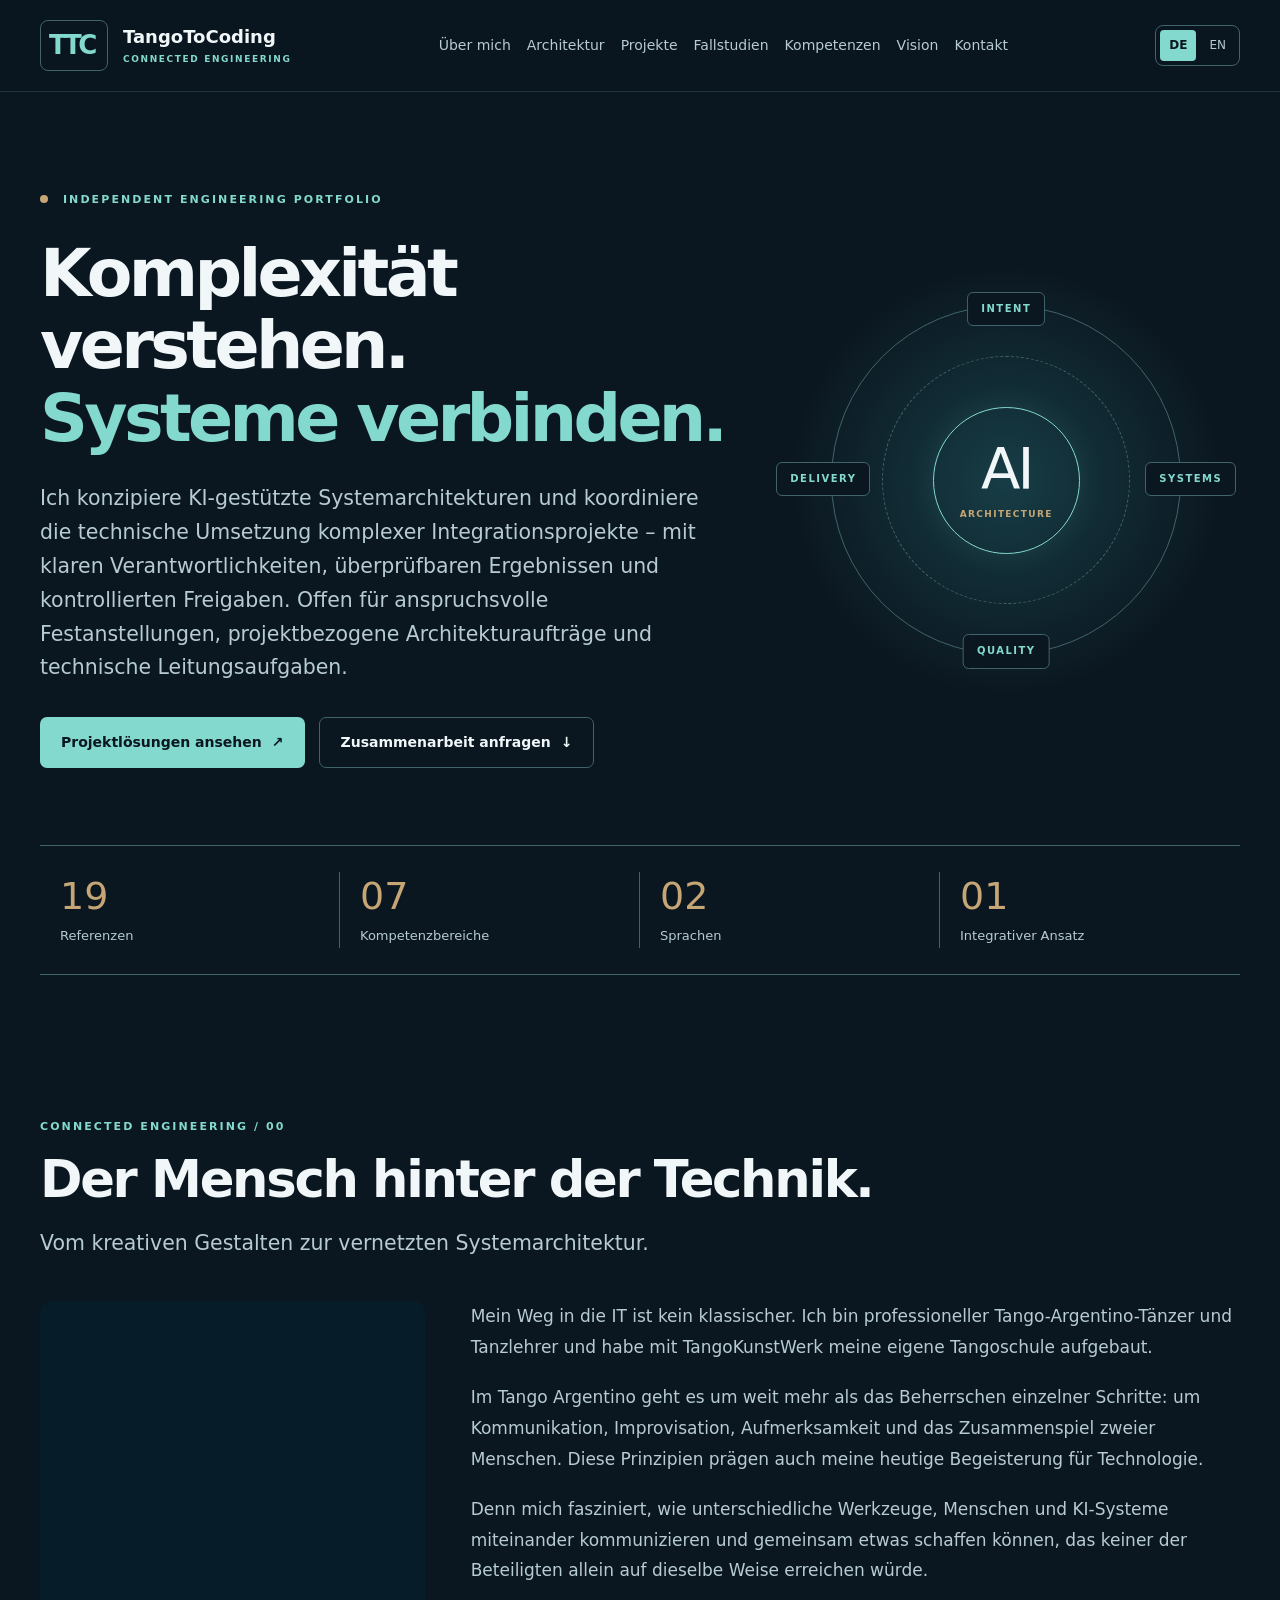
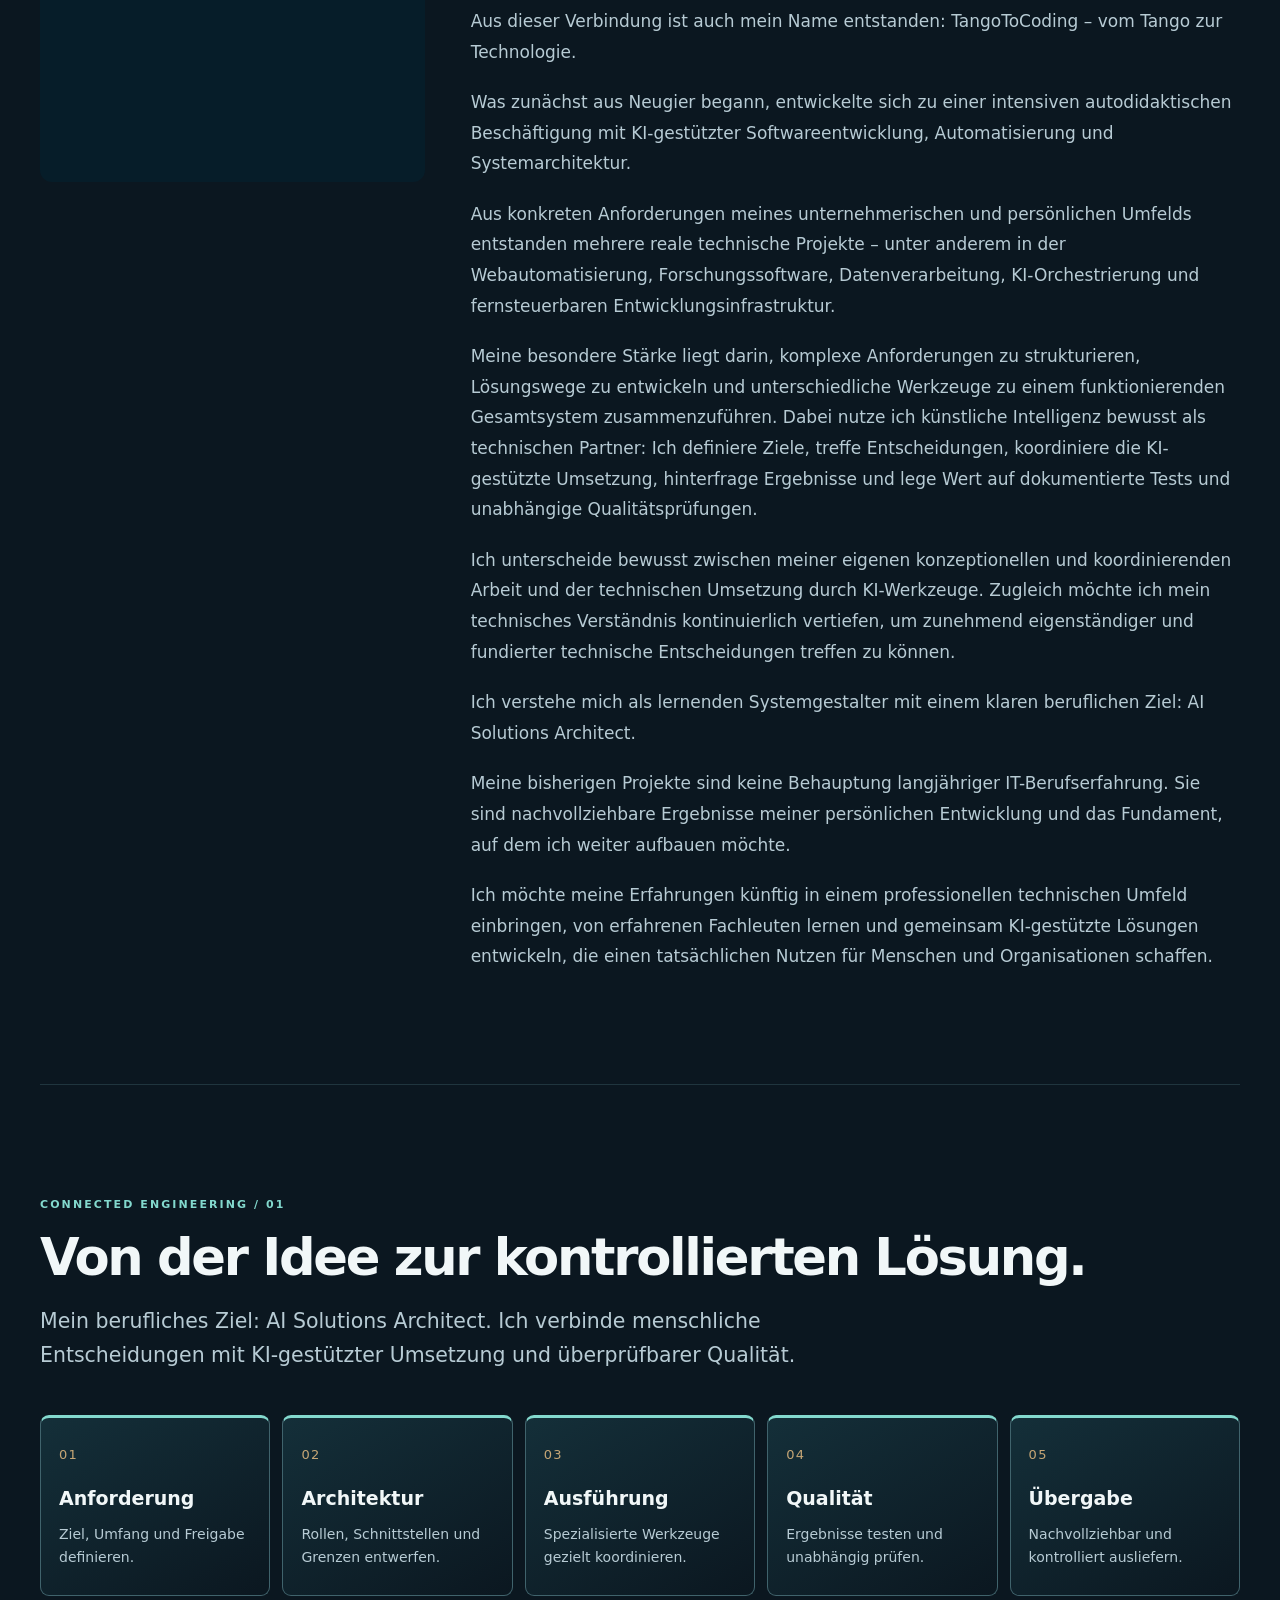
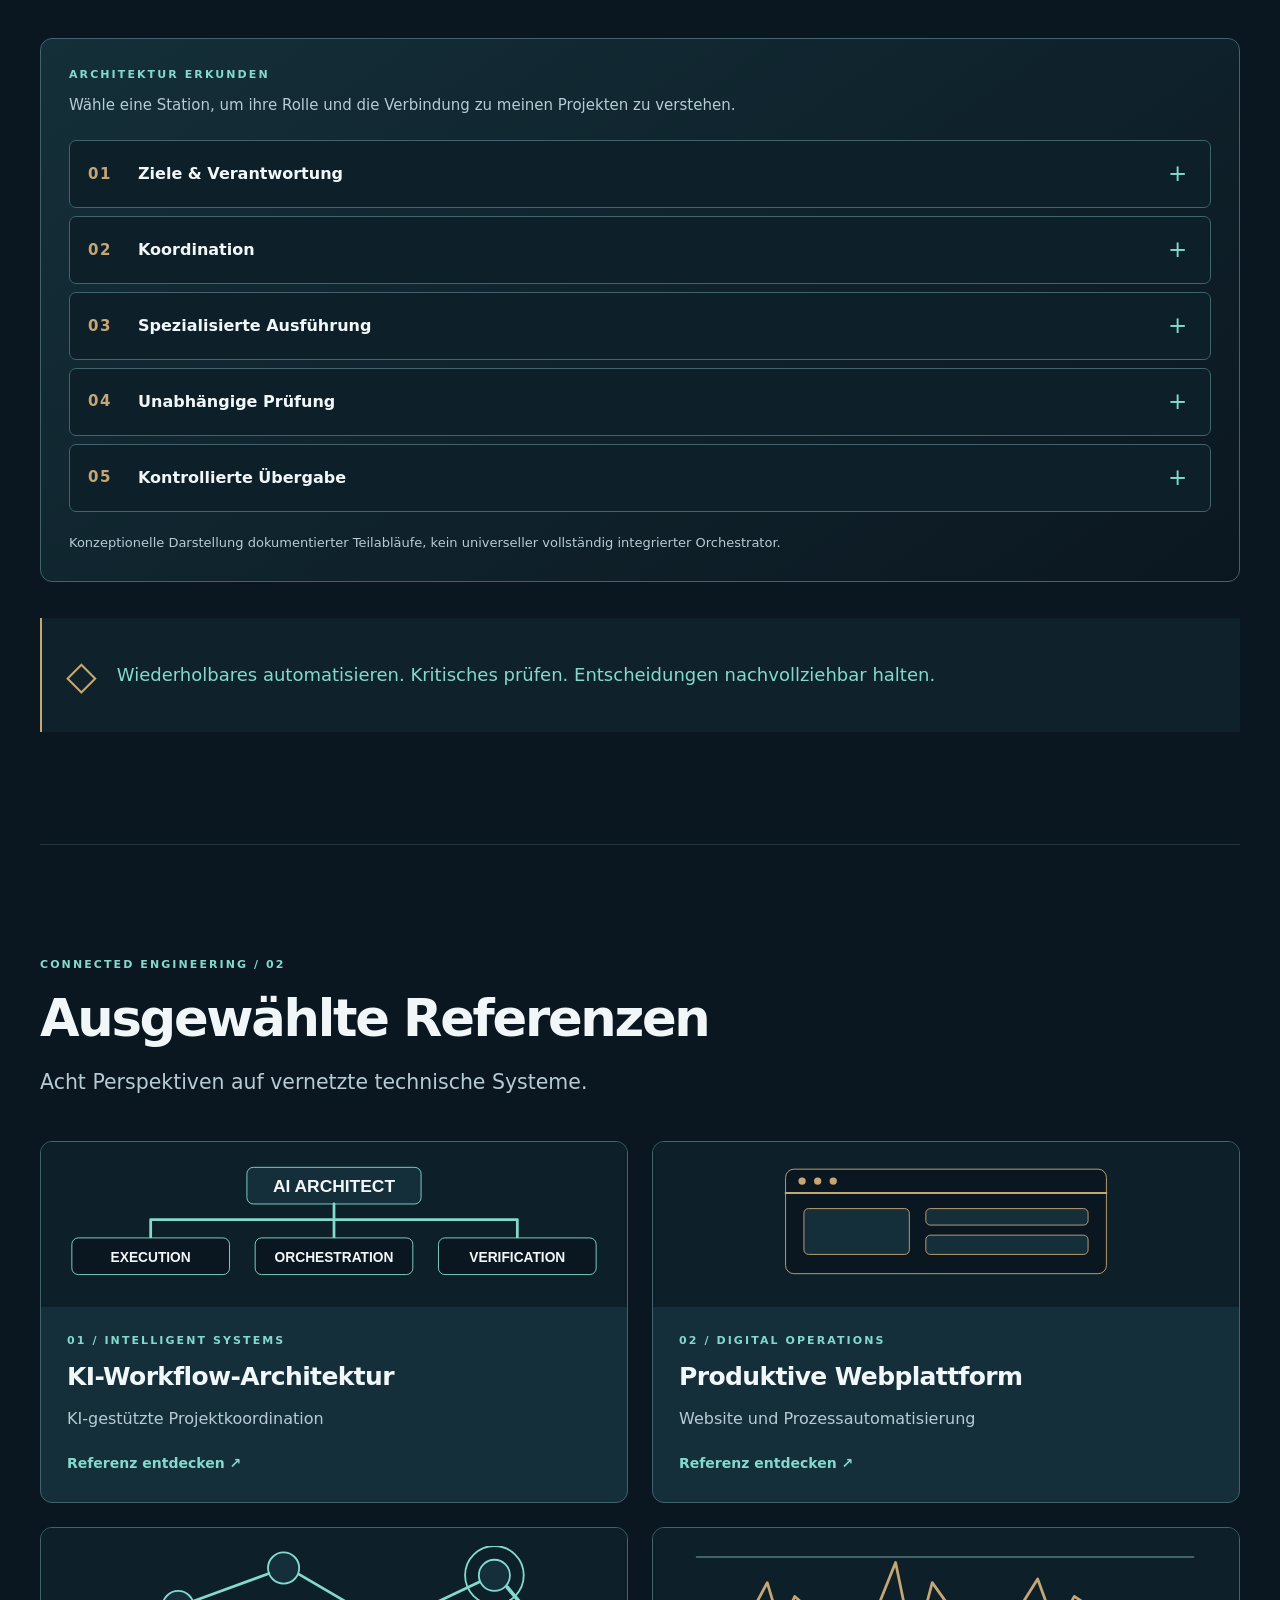
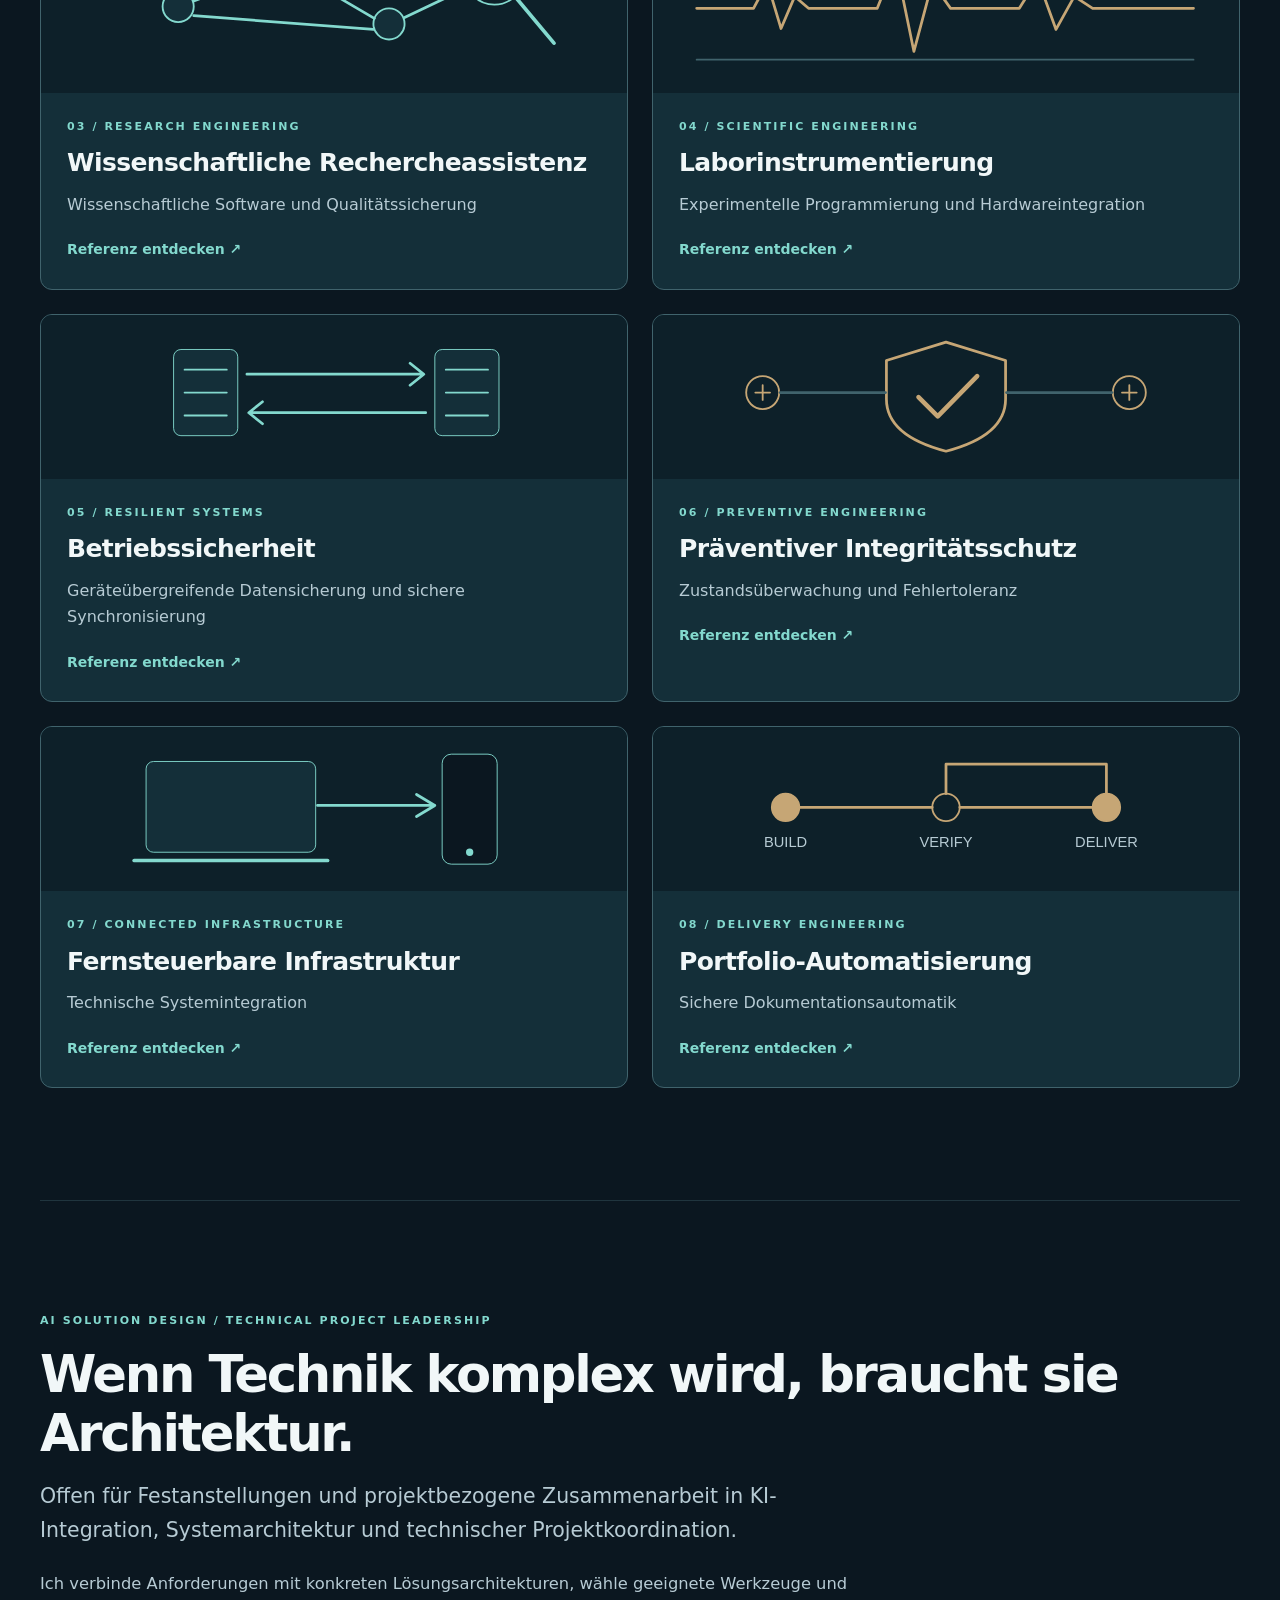
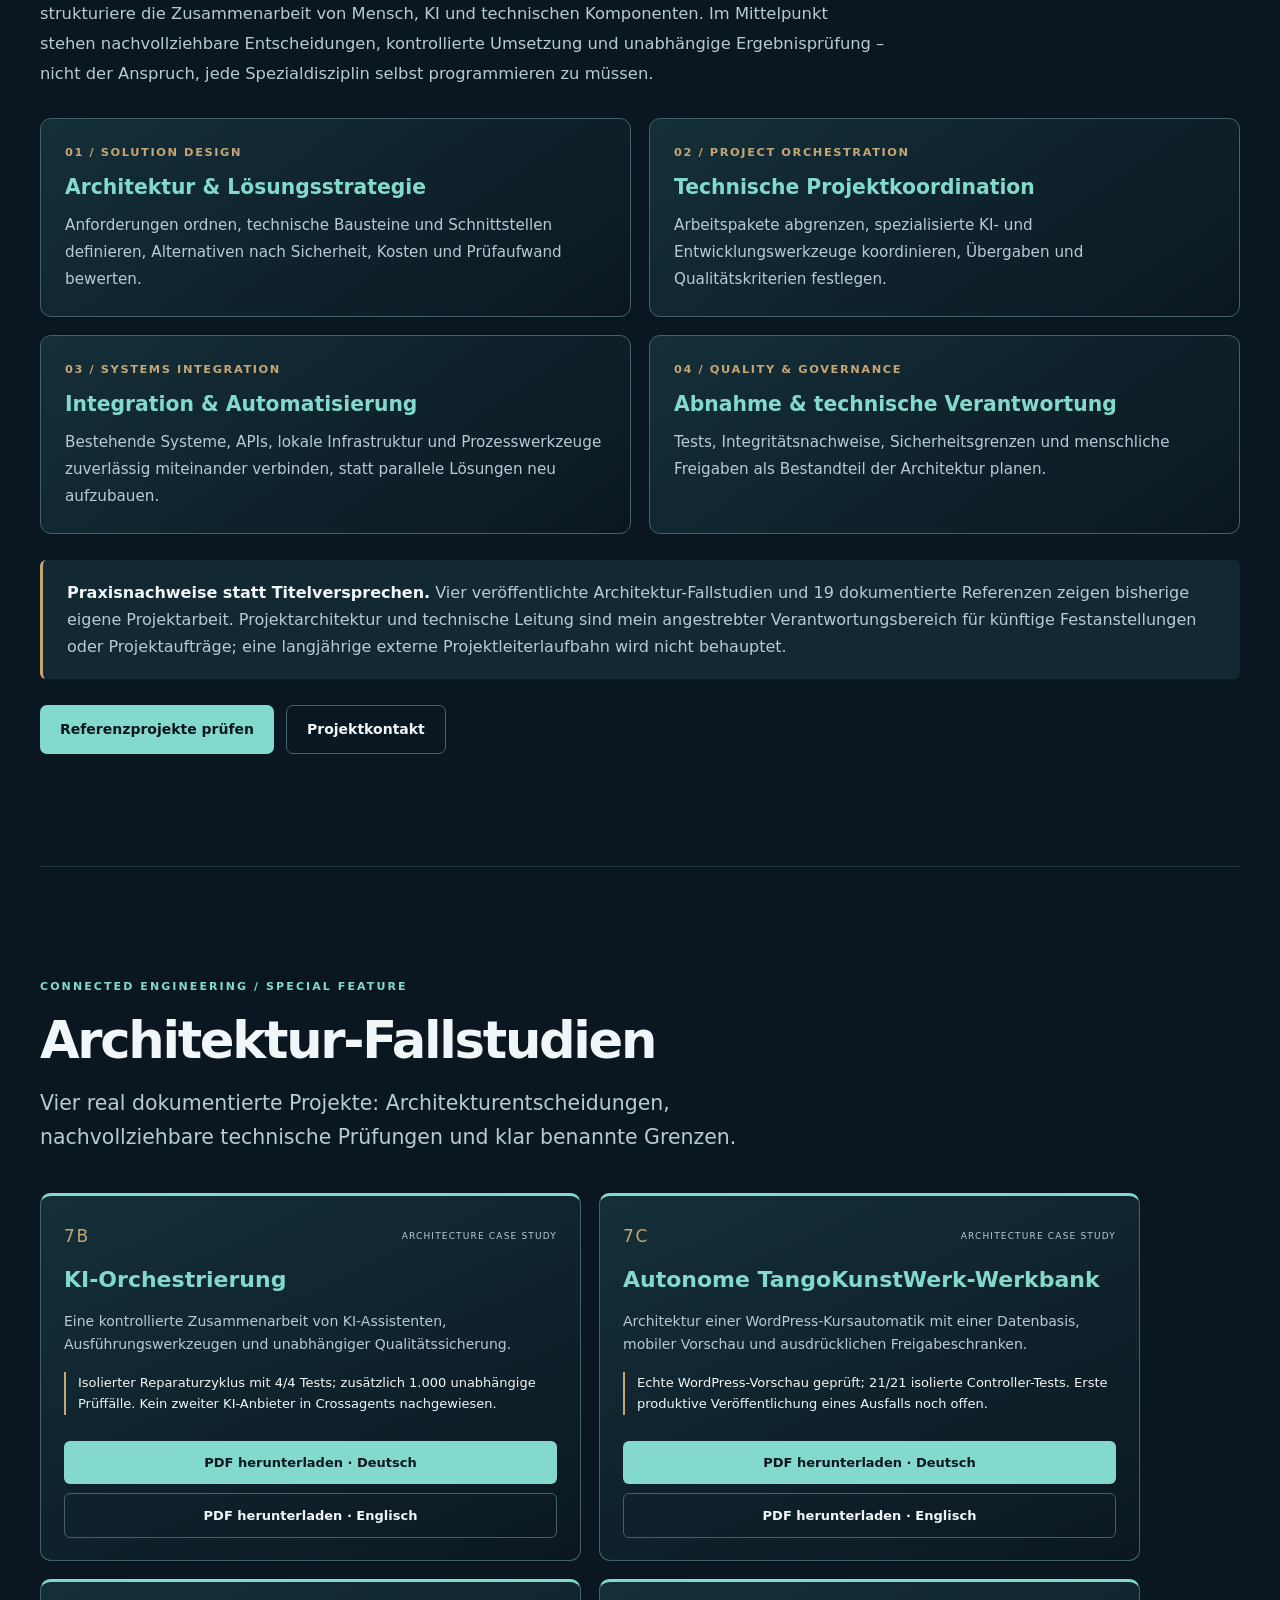
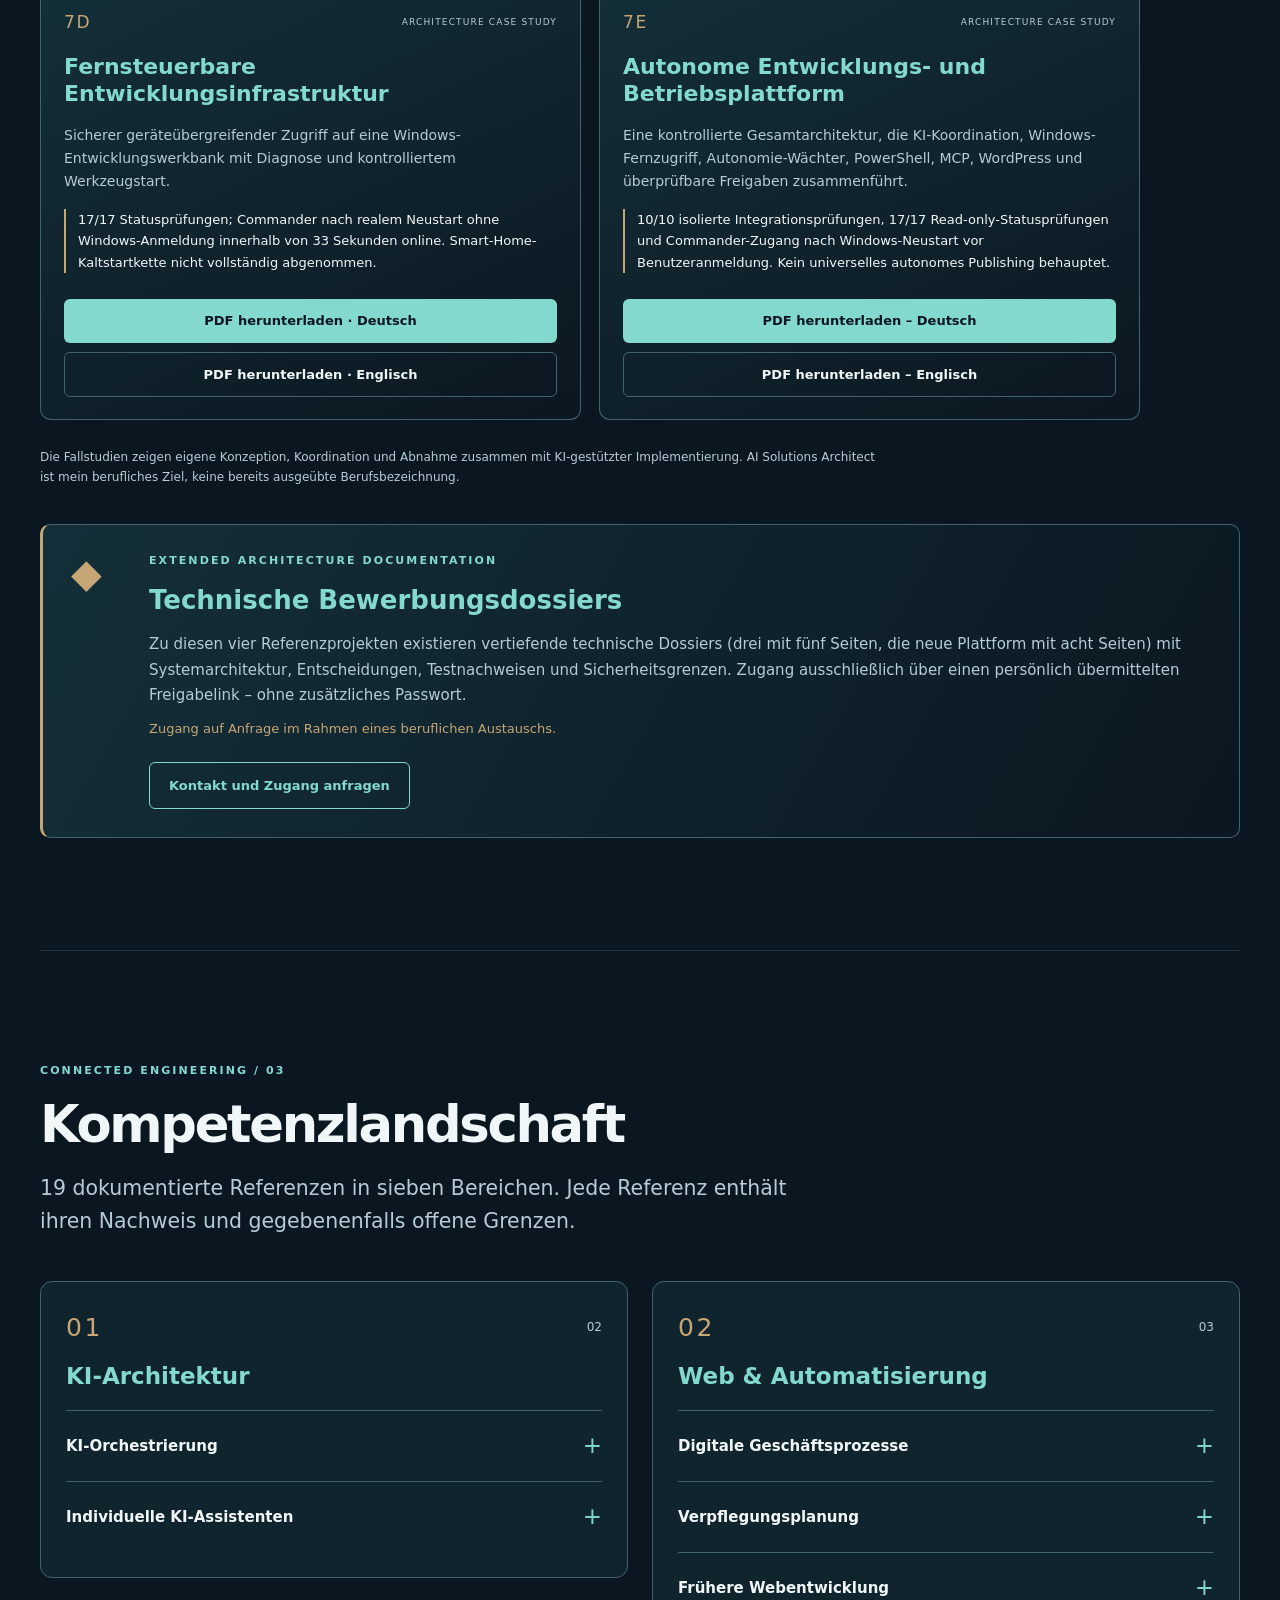
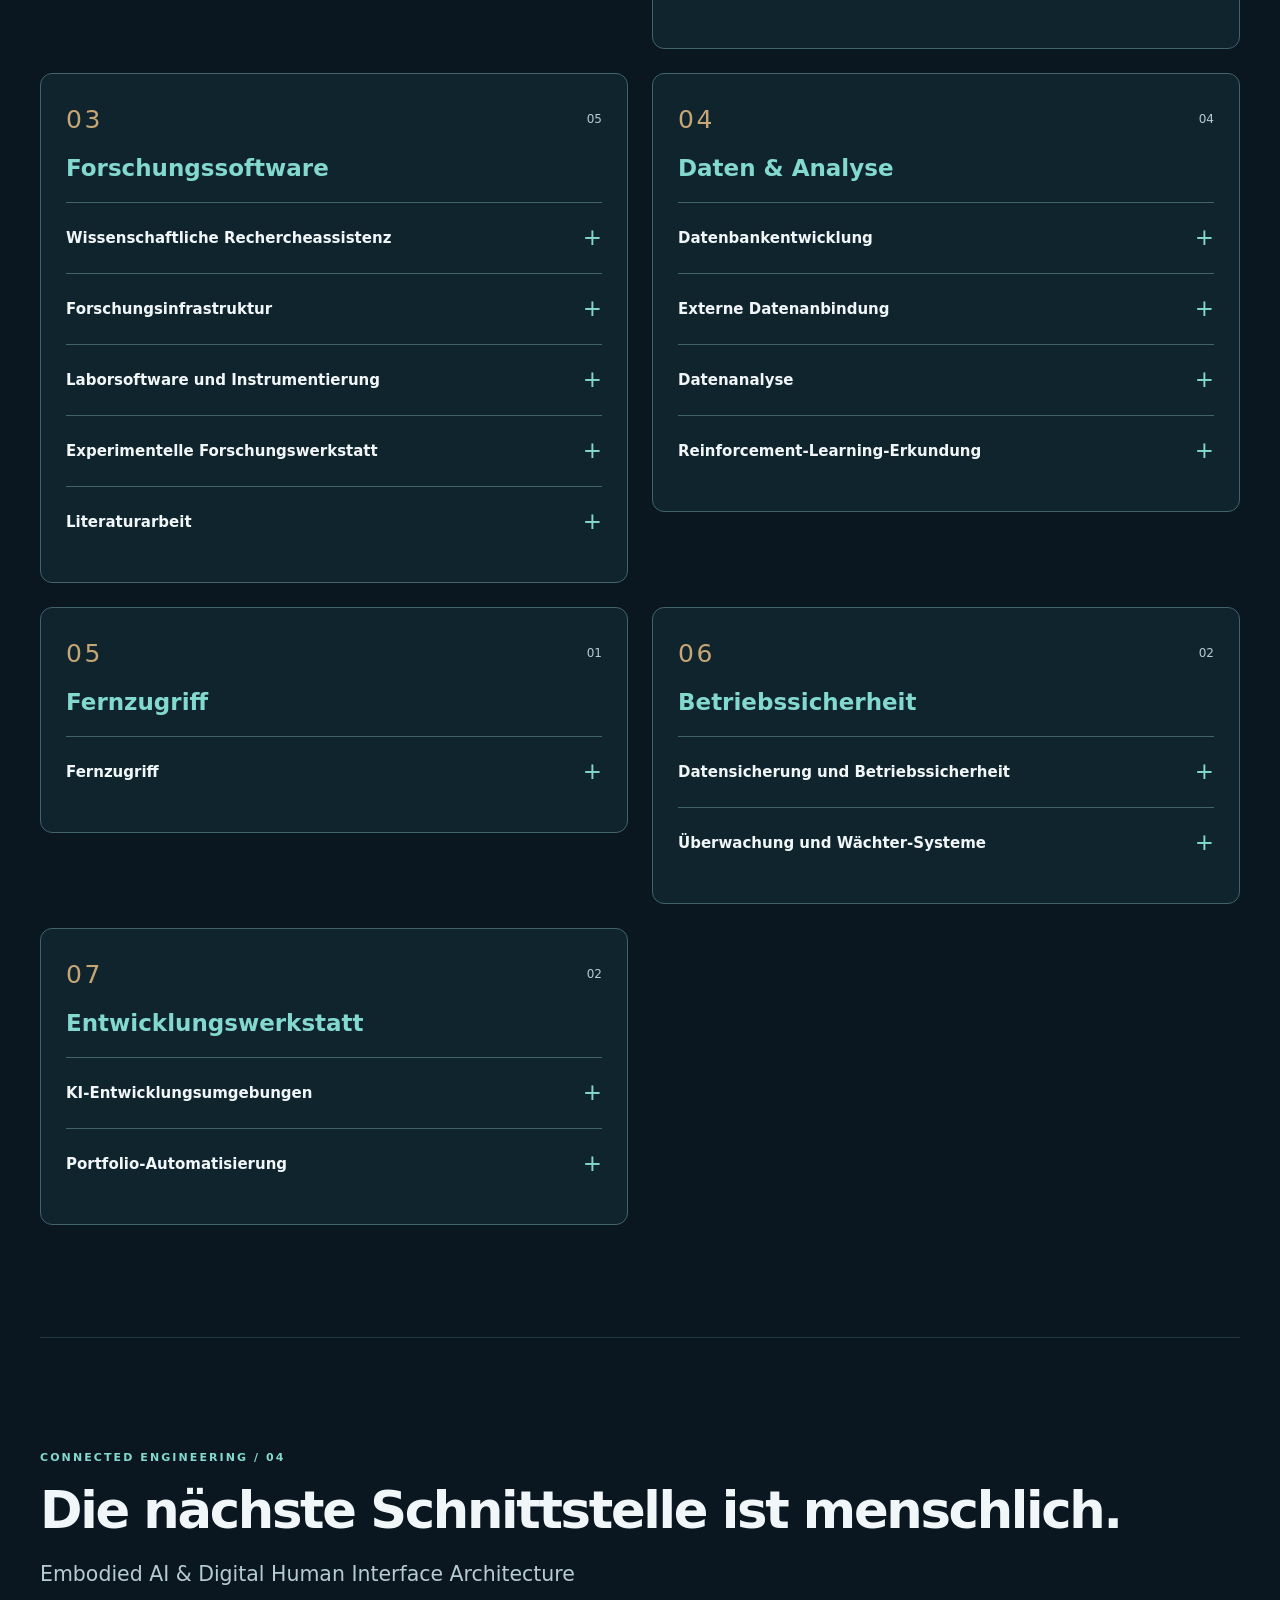
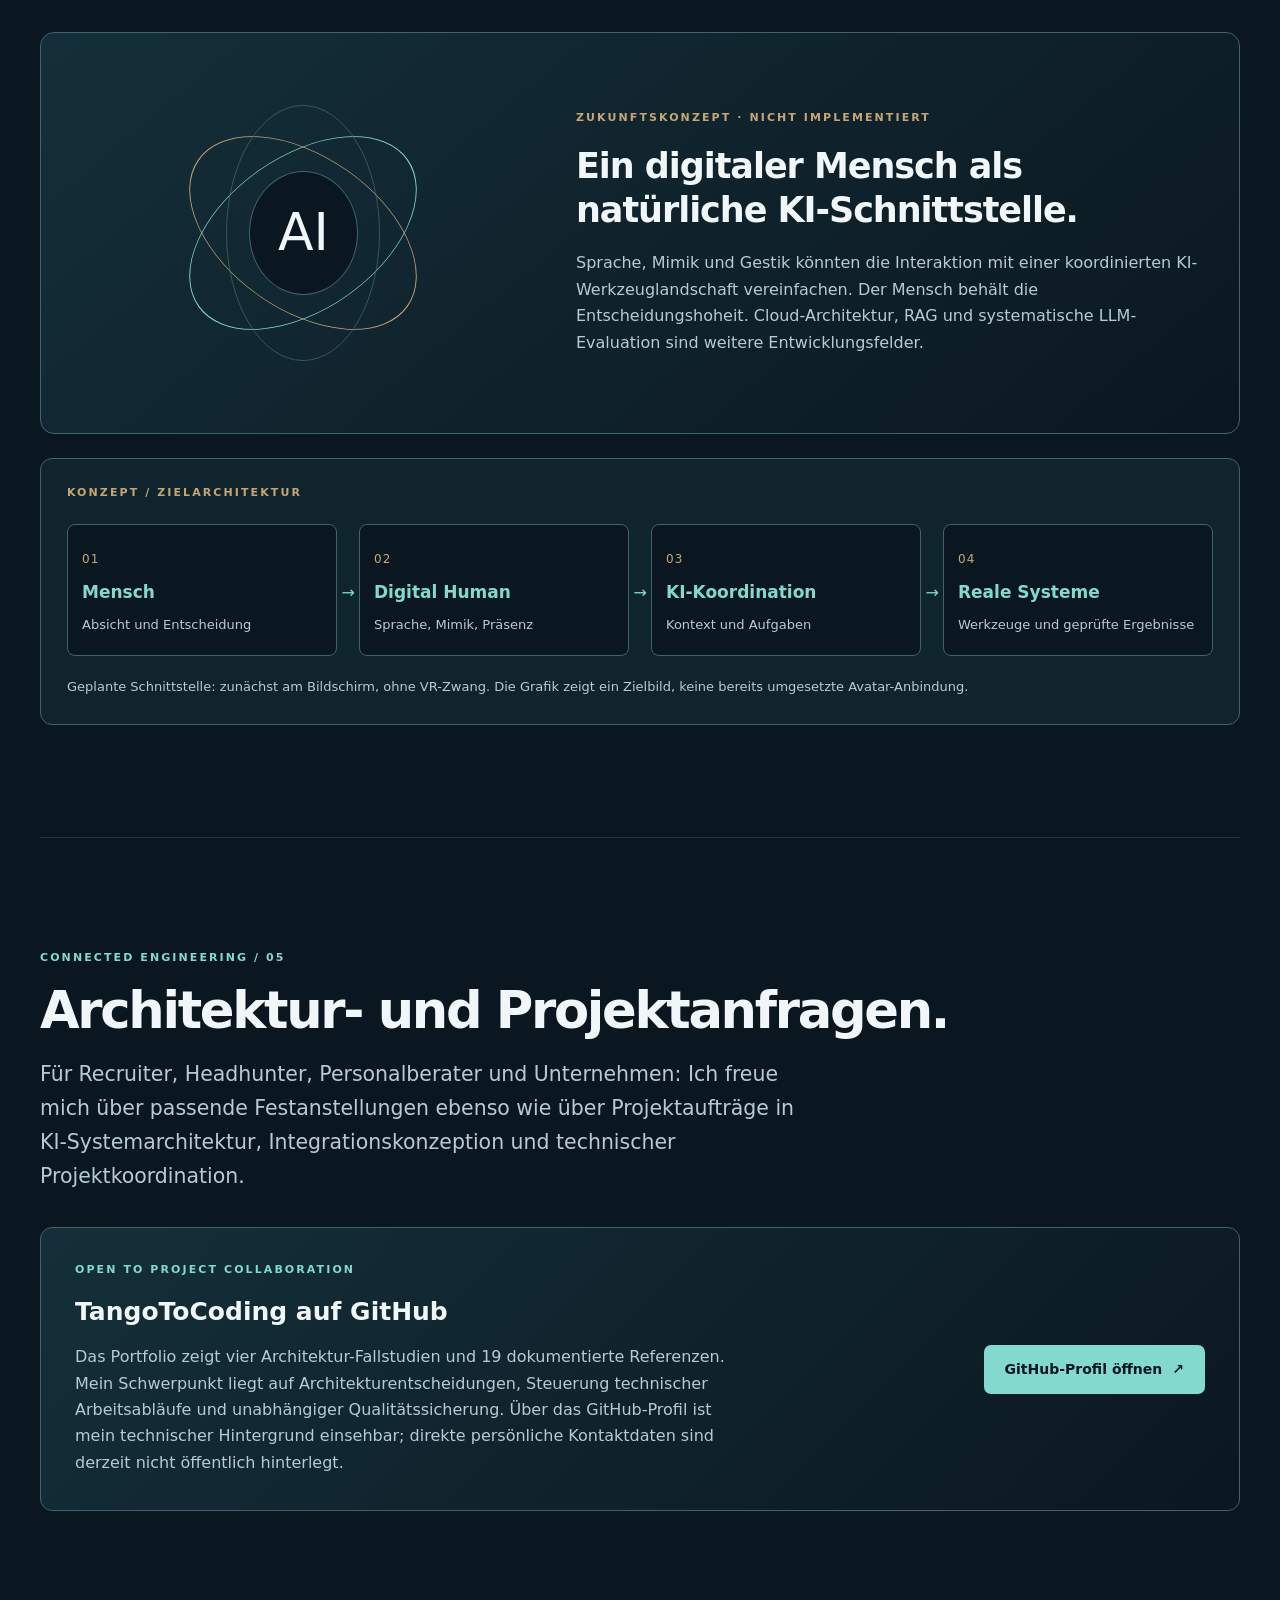
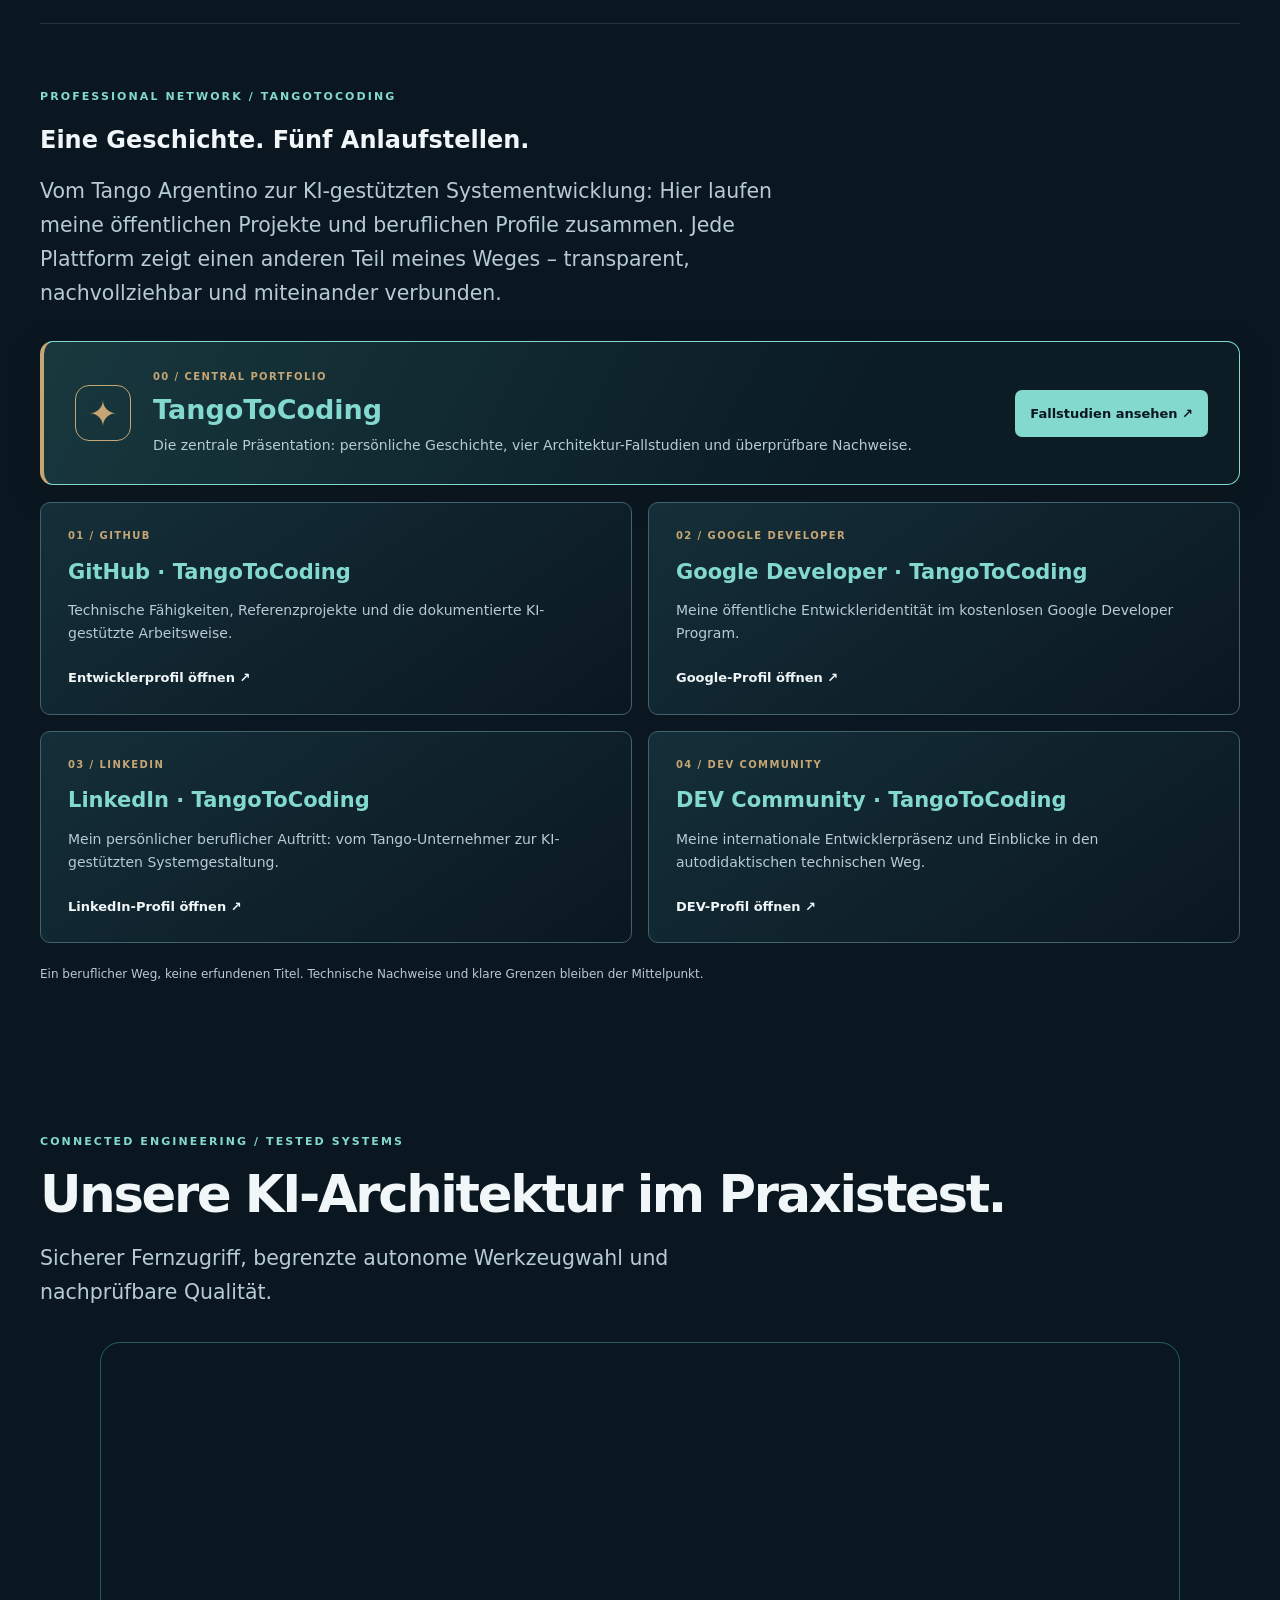
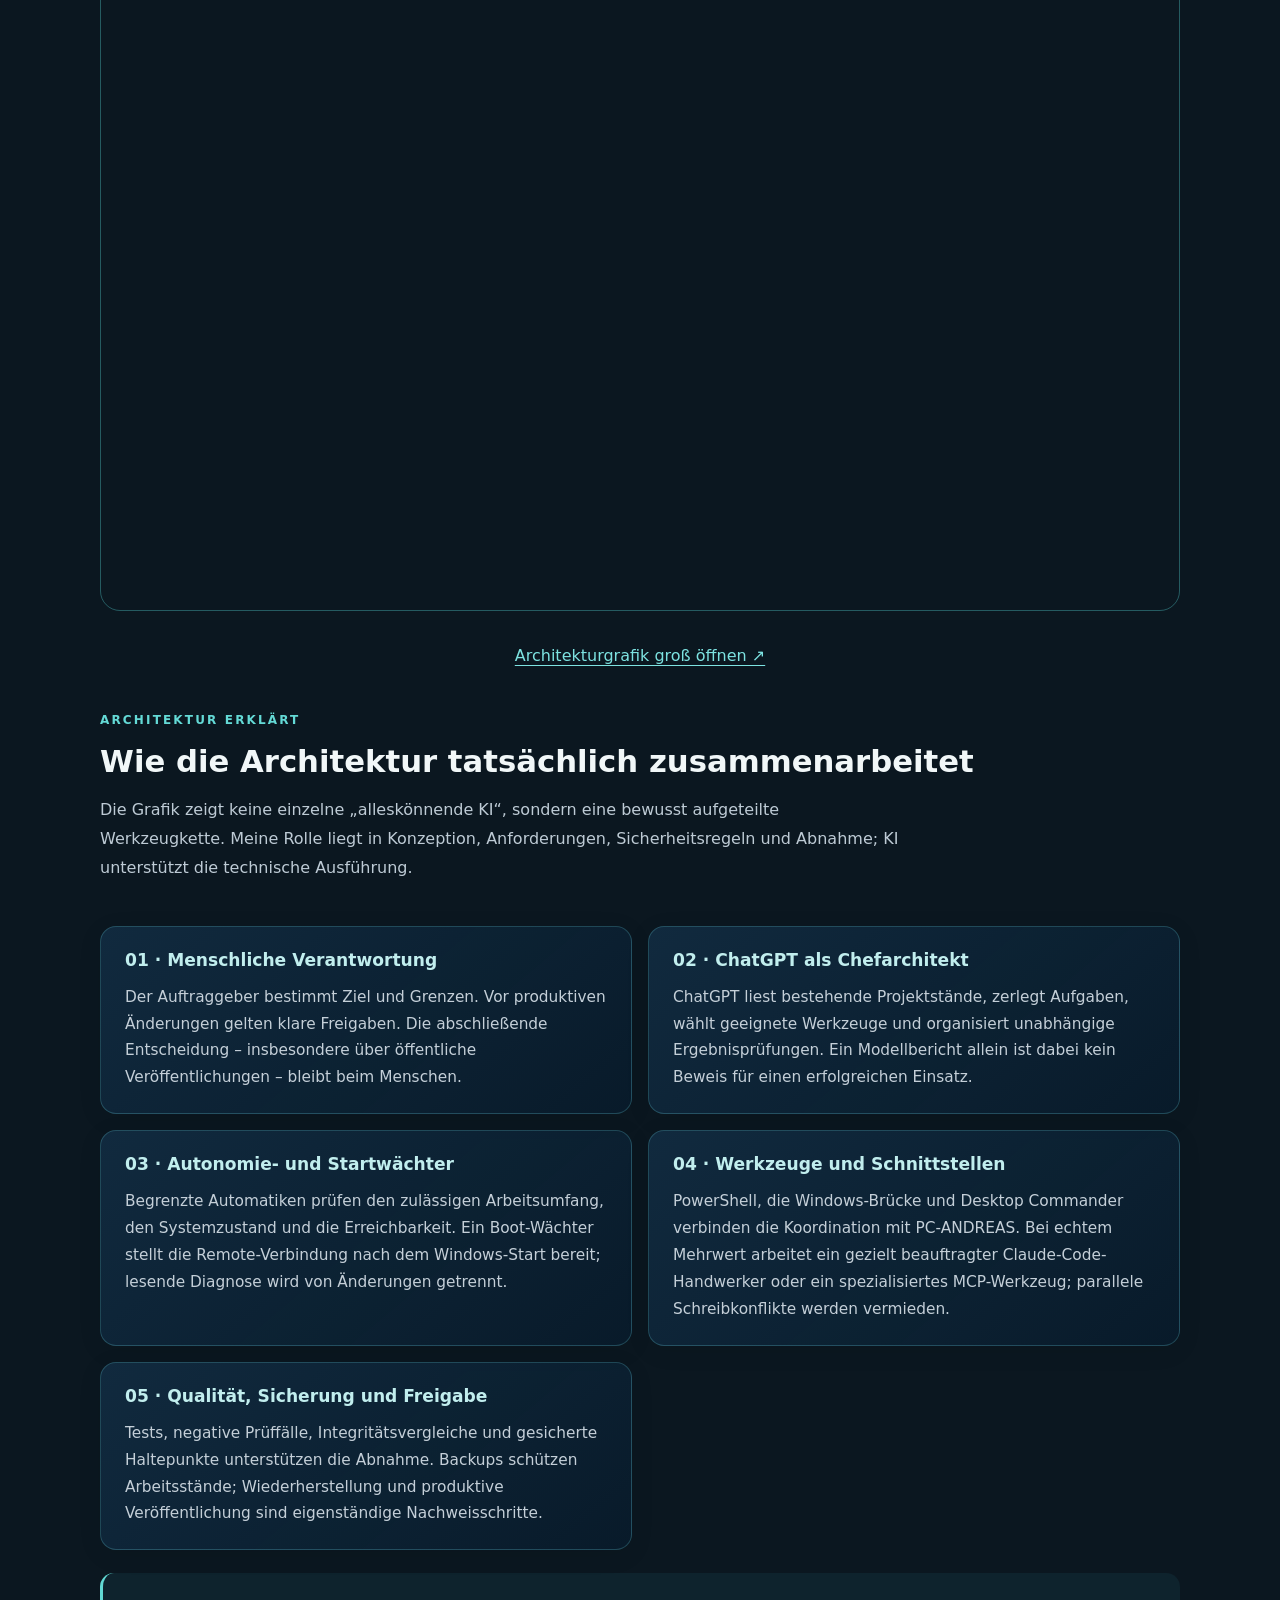
==== commit b64cbe53: "Present AI solution architecture and technical project leadership opportunities" ====
--- a/index.html
+++ b/index.html
@@ -1,4 +1,4 @@
-<!doctype html><html lang="de"><head><meta charset="utf-8"><meta name="viewport" content="width=device-width,initial-scale=1"><meta name="description" content="TangoToCoding — Connected Engineering. AI-assisted systems, automation, research software and reliable infrastructure."><meta name="color-scheme" content="dark"><meta name="robots" content="noindex,nofollow"><meta http-equiv="Content-Security-Policy" content="default-src &apos;none&apos;; style-src &apos;self&apos;; script-src &apos;self&apos;; img-src &apos;self&apos; data:; base-uri &apos;none&apos;; form-action &apos;none&apos;"><title>TangoToCoding — Connected Engineering</title><link rel="stylesheet" href="style.css"><script src="site.js" defer></script></head><body><a class="skip" href="#main">Zum Inhalt / Skip to content</a><header><div class="nav"><a class="brand" href="#main"><span class="monogram">TTC</span><span>TangoToCoding<small>CONNECTED ENGINEERING</small></span></a><nav aria-label="Navigation"><a href="#about"><span lang="de">Über mich</span><span lang="en">About</span></a><a href="#architecture"><span lang="de">Architektur</span><span lang="en">Architecture</span></a><a href="#work"><span lang="de">Projekte</span><span lang="en">Projects</span></a><a href="#case-studies"><span lang="de">Fallstudien</span><span lang="en">Case studies</span></a><a href="#capabilities"><span lang="de">Kompetenzen</span><span lang="en">Capabilities</span></a><a href="#vision"><span lang="de">Vision</span><span lang="en">Vision</span></a><a href="#contact"><span lang="de">Kontakt</span><span lang="en">Contact</span></a></nav><div class="languages" aria-label="Language"><button type="button" data-language="de" aria-pressed="true">DE</button><button type="button" data-language="en" aria-pressed="false">EN</button></div></div></header><main id="main"><section class="hero"><div class="hero-copy"><div class="eyebrow"><span class="dot"></span> INDEPENDENT ENGINEERING PORTFOLIO</div><h1><span lang="de">Komplexität verstehen.</span><span lang="en">Understand complexity.</span><br><em><span lang="de">Systeme verbinden.</span><span lang="en">Connect systems.</span></em></h1><p class="intro"><span lang="de">KI-gestützte Systemarchitektur, Automatisierung, wissenschaftliche Software und zuverlässige Infrastruktur. Mein Ziel: AI Solutions Architect.</span><span lang="en">AI-assisted systems architecture, automation, research software and reliable infrastructure. My goal: AI Solutions Architect.</span></p><div class="actions"><a class="primary" href="#work"><span lang="de">Projekte entdecken</span><span lang="en">Explore projects</span> ↗</a><a class="secondary" href="#architecture"><span lang="de">Meine Arbeitsweise</span><span lang="en">My approach</span> ↓</a></div></div><div class="hero-visual" aria-hidden="true"><div class="ring r1"></div><div class="ring r2"></div><div class="ring r3"></div><div class="hub">AI<span>ARCHITECTURE</span></div><span class="node n1">INTENT</span><span class="node n2">SYSTEMS</span><span class="node n3">QUALITY</span><span class="node n4">DELIVERY</span></div><div class="metrics"><div><strong>19</strong><span><span lang="de">Referenzen</span><span lang="en">References</span></span></div><div><strong>07</strong><span><span lang="de">Kompetenzbereiche</span><span lang="en">Domains</span></span></div><div><strong>02</strong><span><span lang="de">Sprachen</span><span lang="en">Languages</span></span></div><div><strong>01</strong><span><span lang="de">Integrativer Ansatz</span><span lang="en">Integrated approach</span></span></div></div></section><section id="about" class="section"><div class="eyebrow">CONNECTED ENGINEERING / 00</div><h2><span lang="de">Der Mensch hinter der Technik.</span><span lang="en">Behind the architecture.</span></h2><p class="lede"><span lang="de">Vom kreativen Gestalten zur vernetzten Systemarchitektur.</span><span lang="en">From creative practice to connected systems architecture.</span></p><div class="bio-layout"><aside class="bio-emblem bio-portrait"><img src="[data-uri]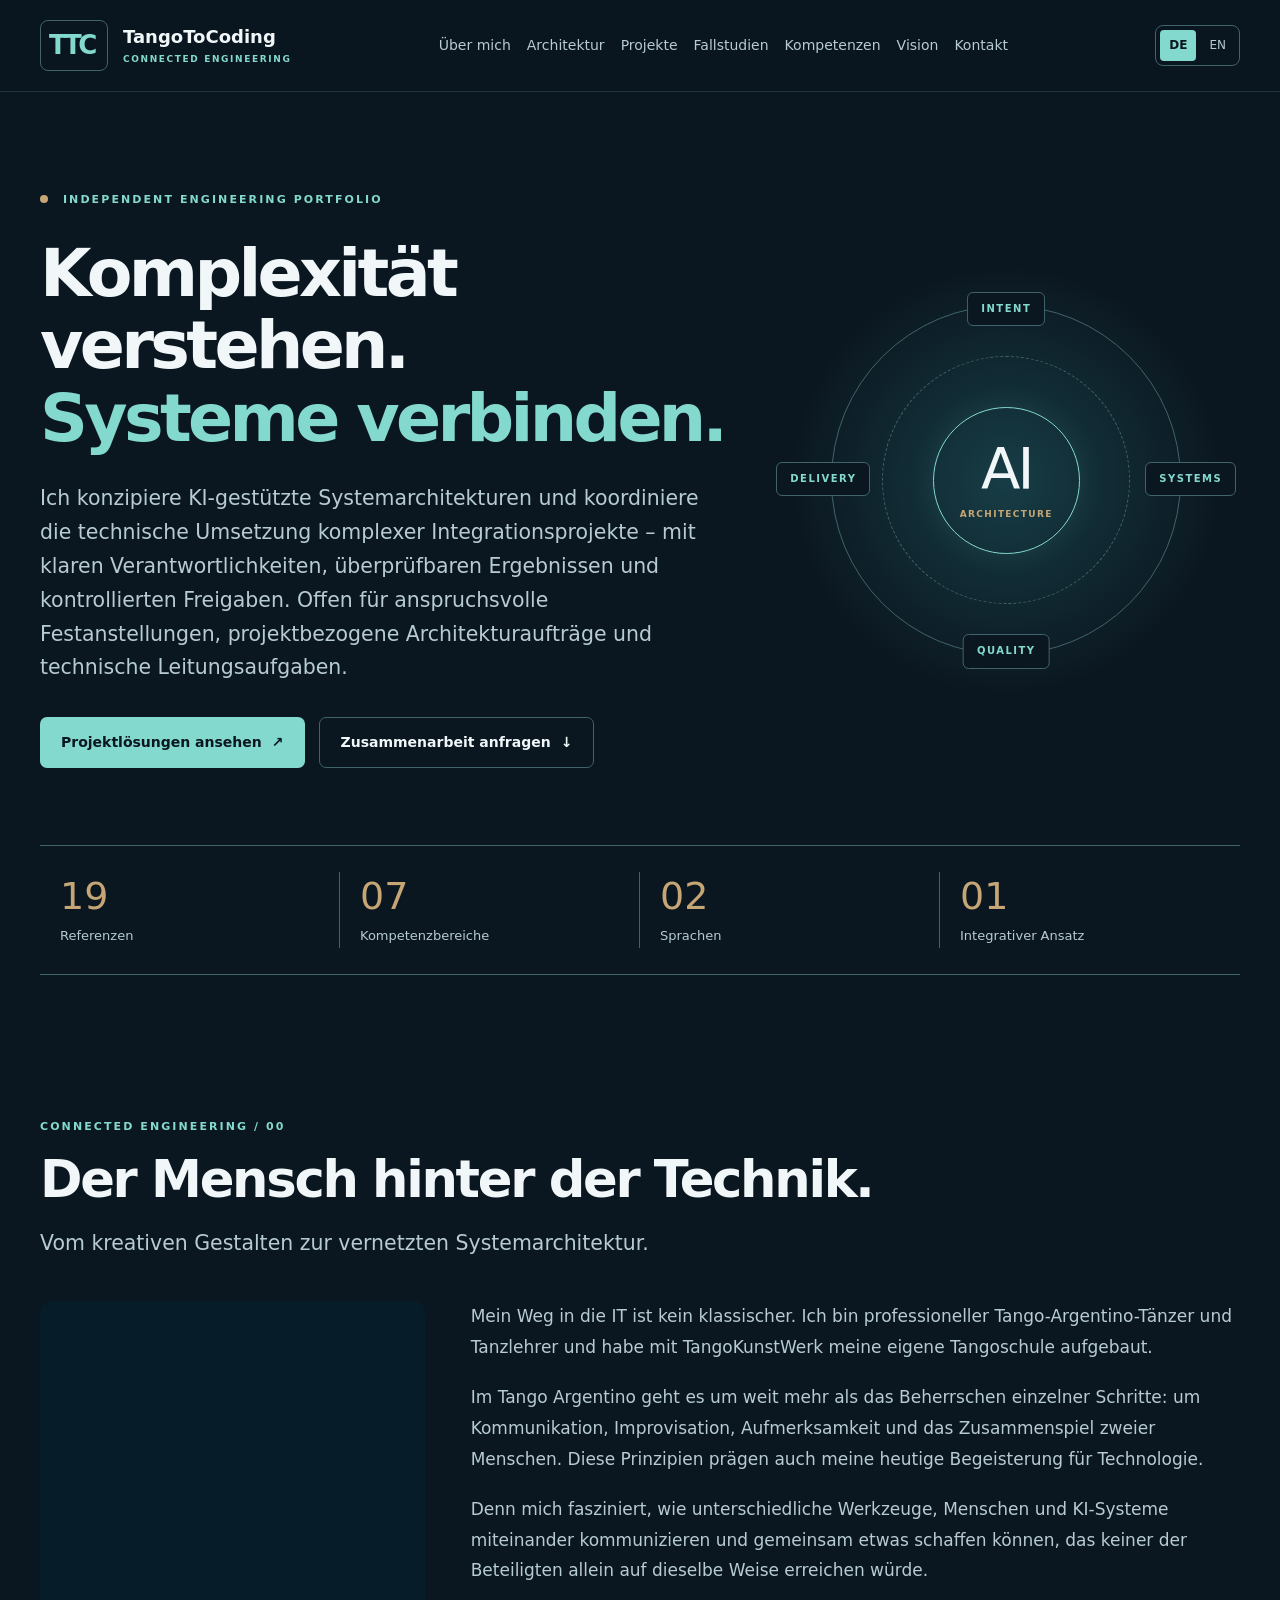
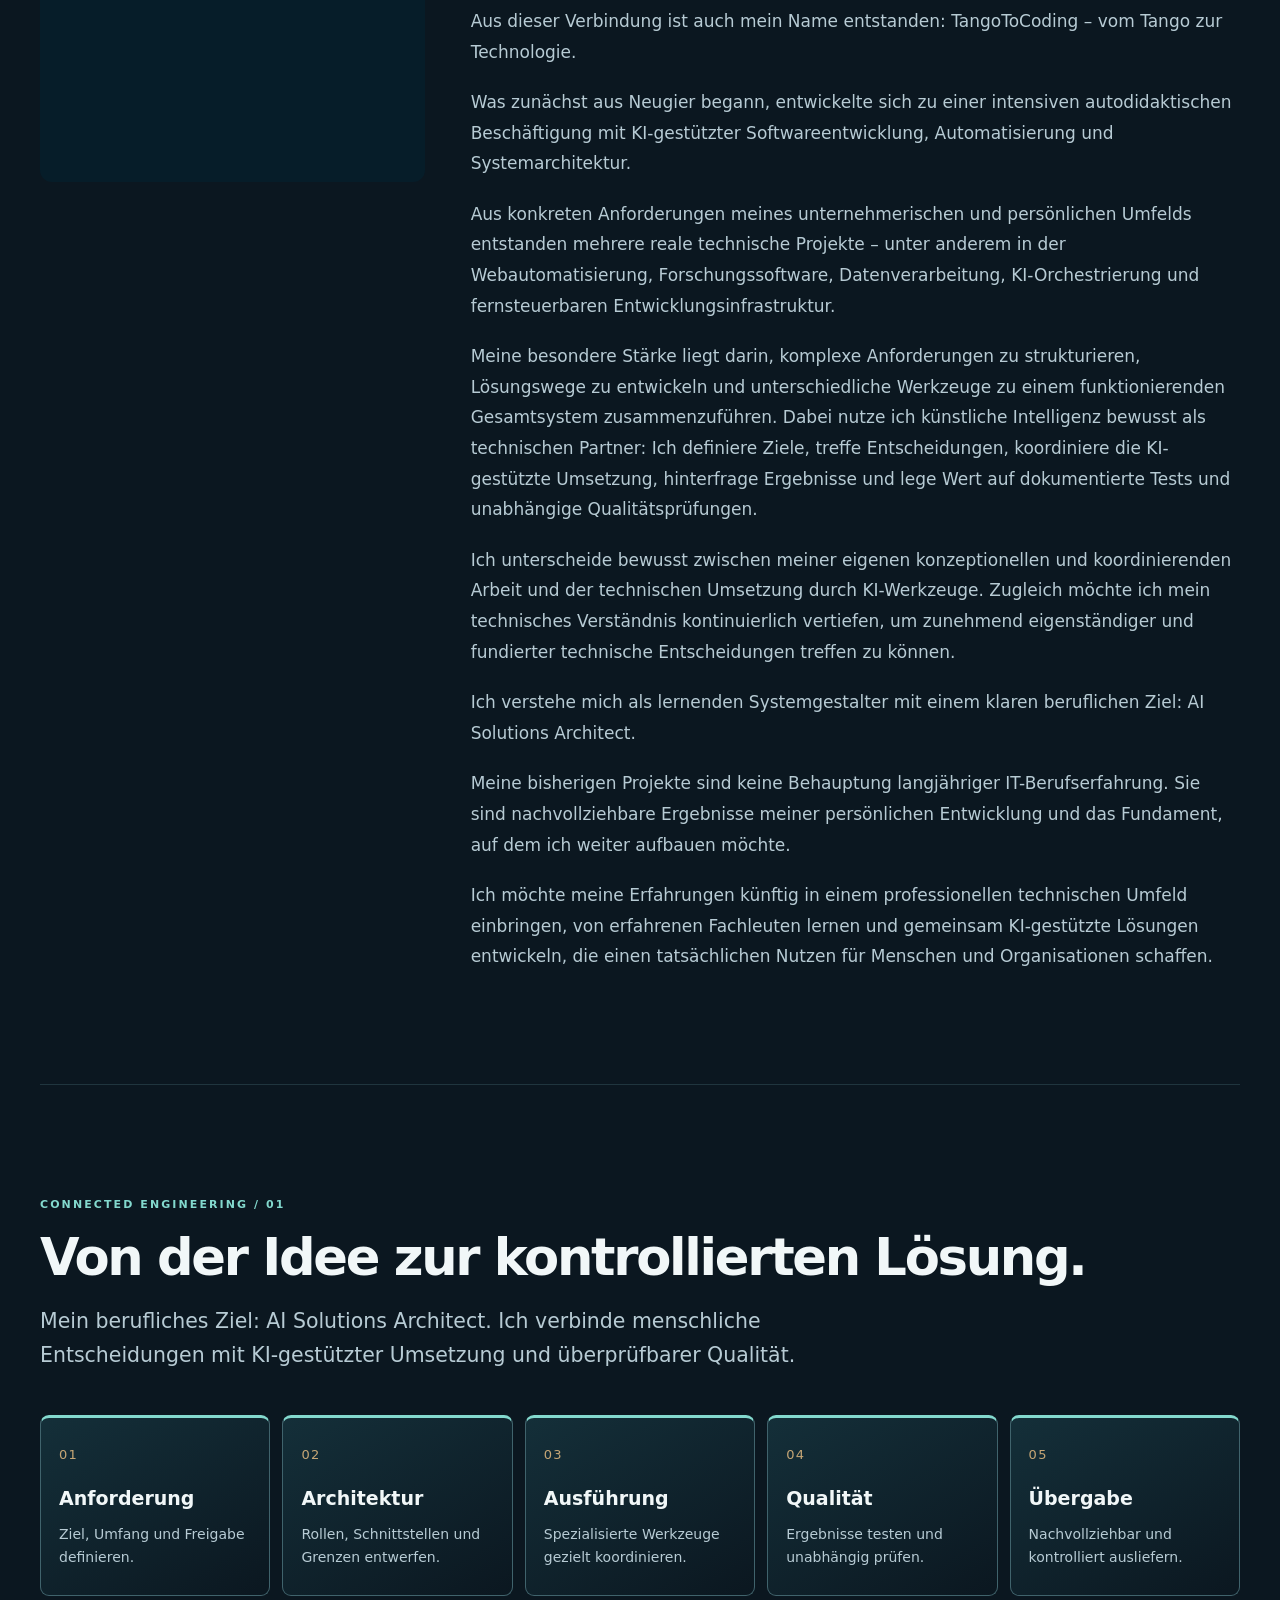
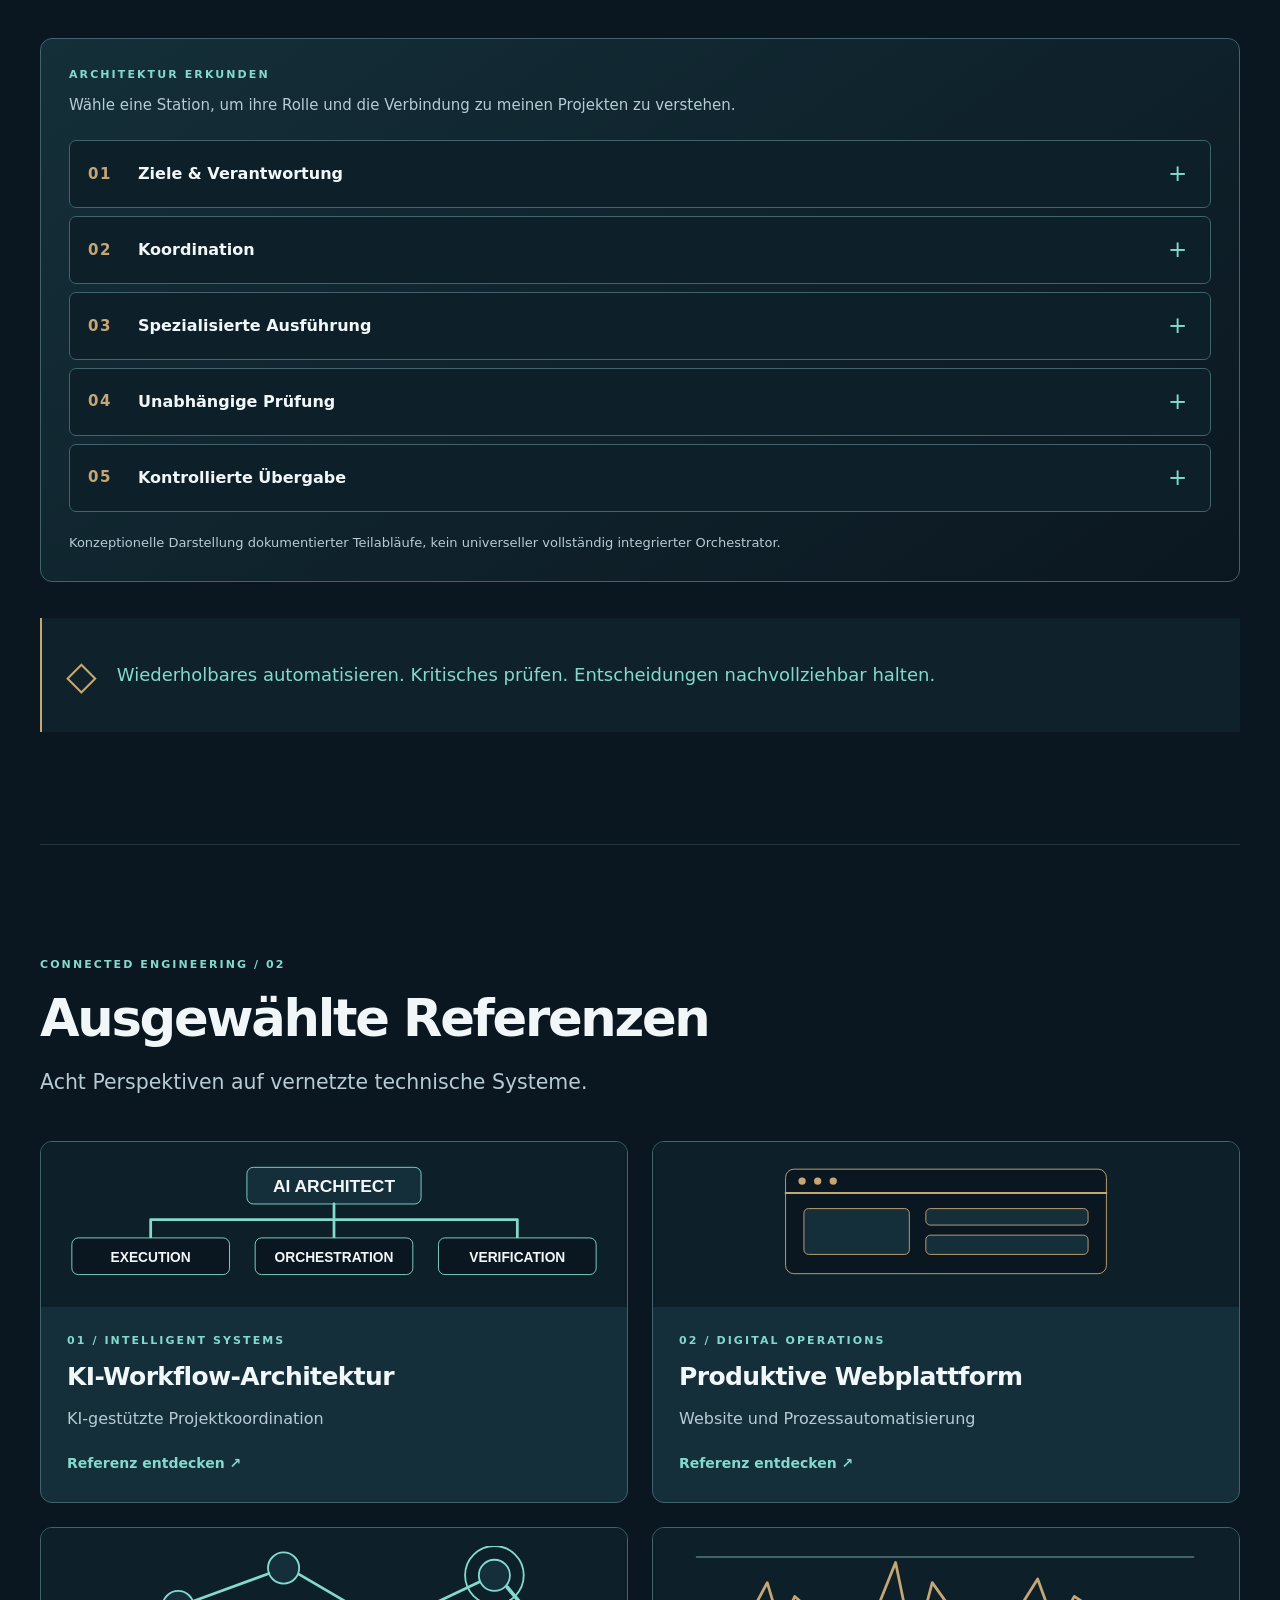
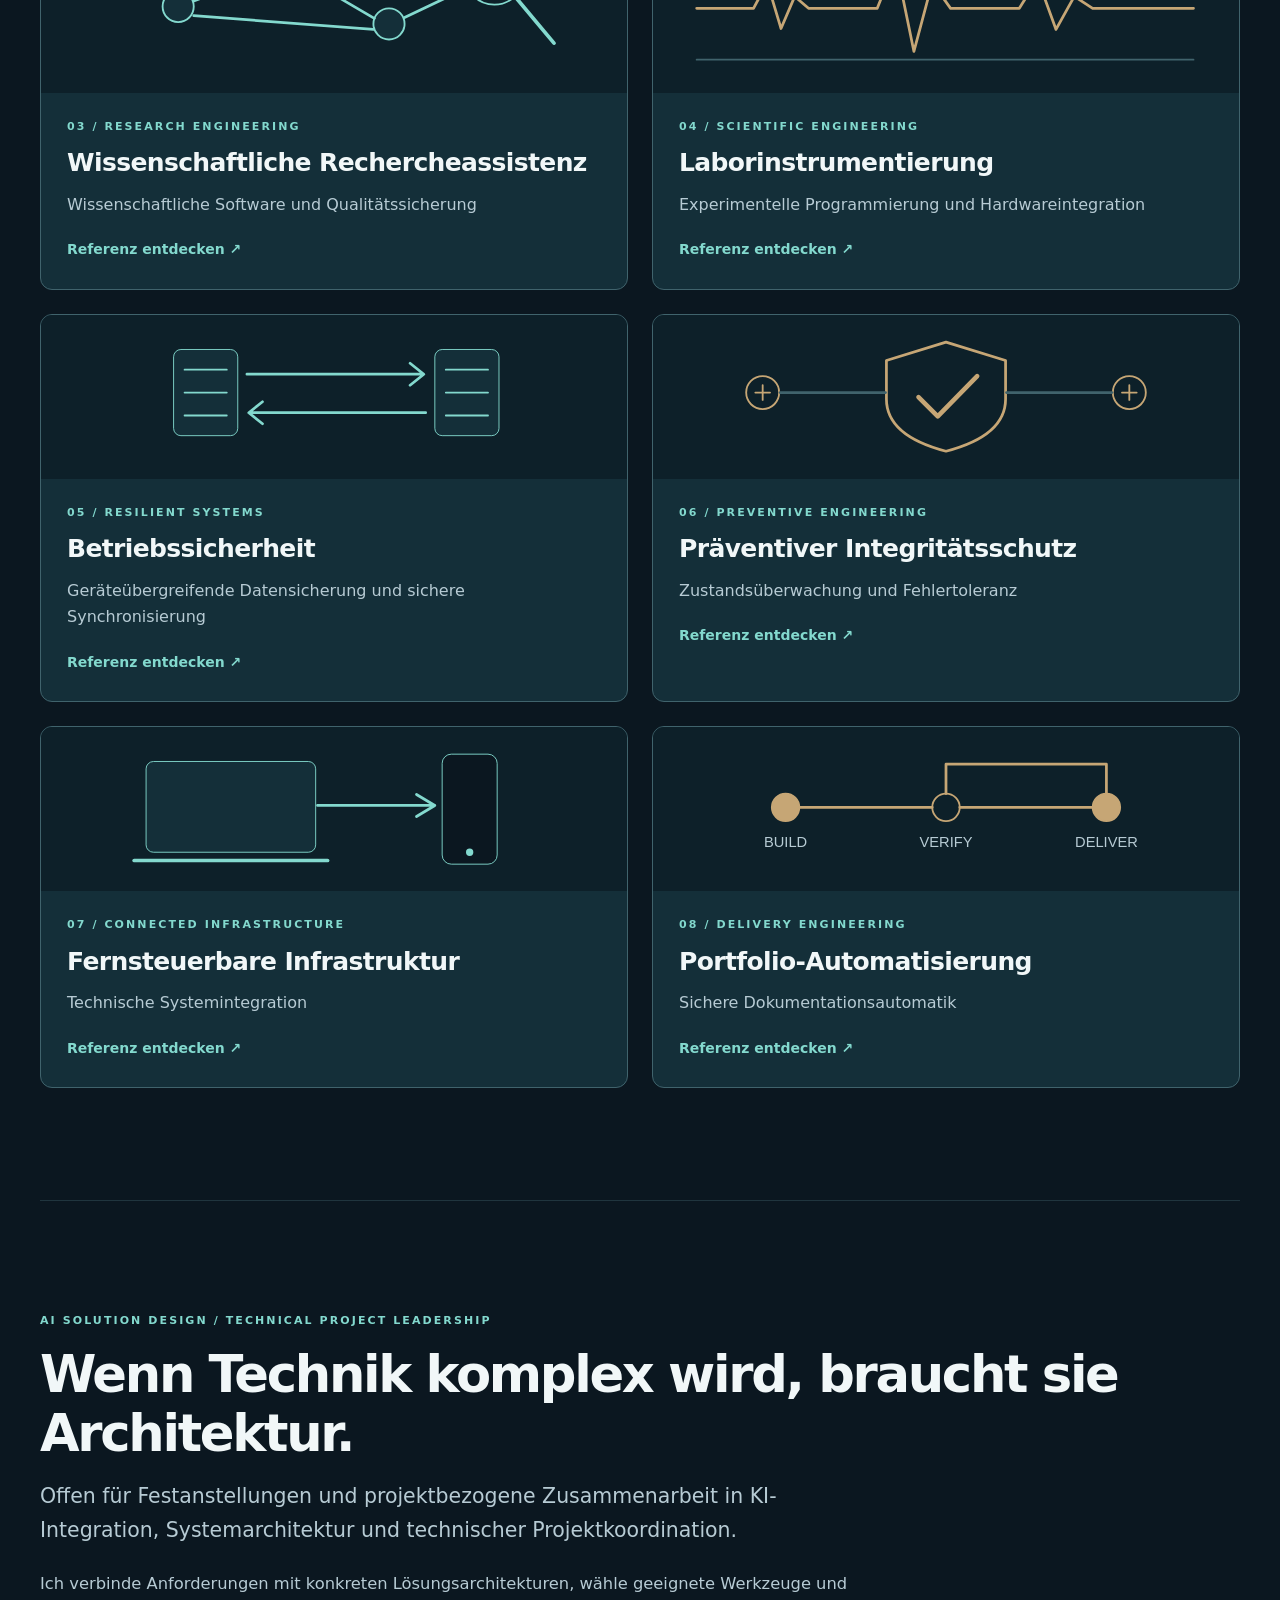
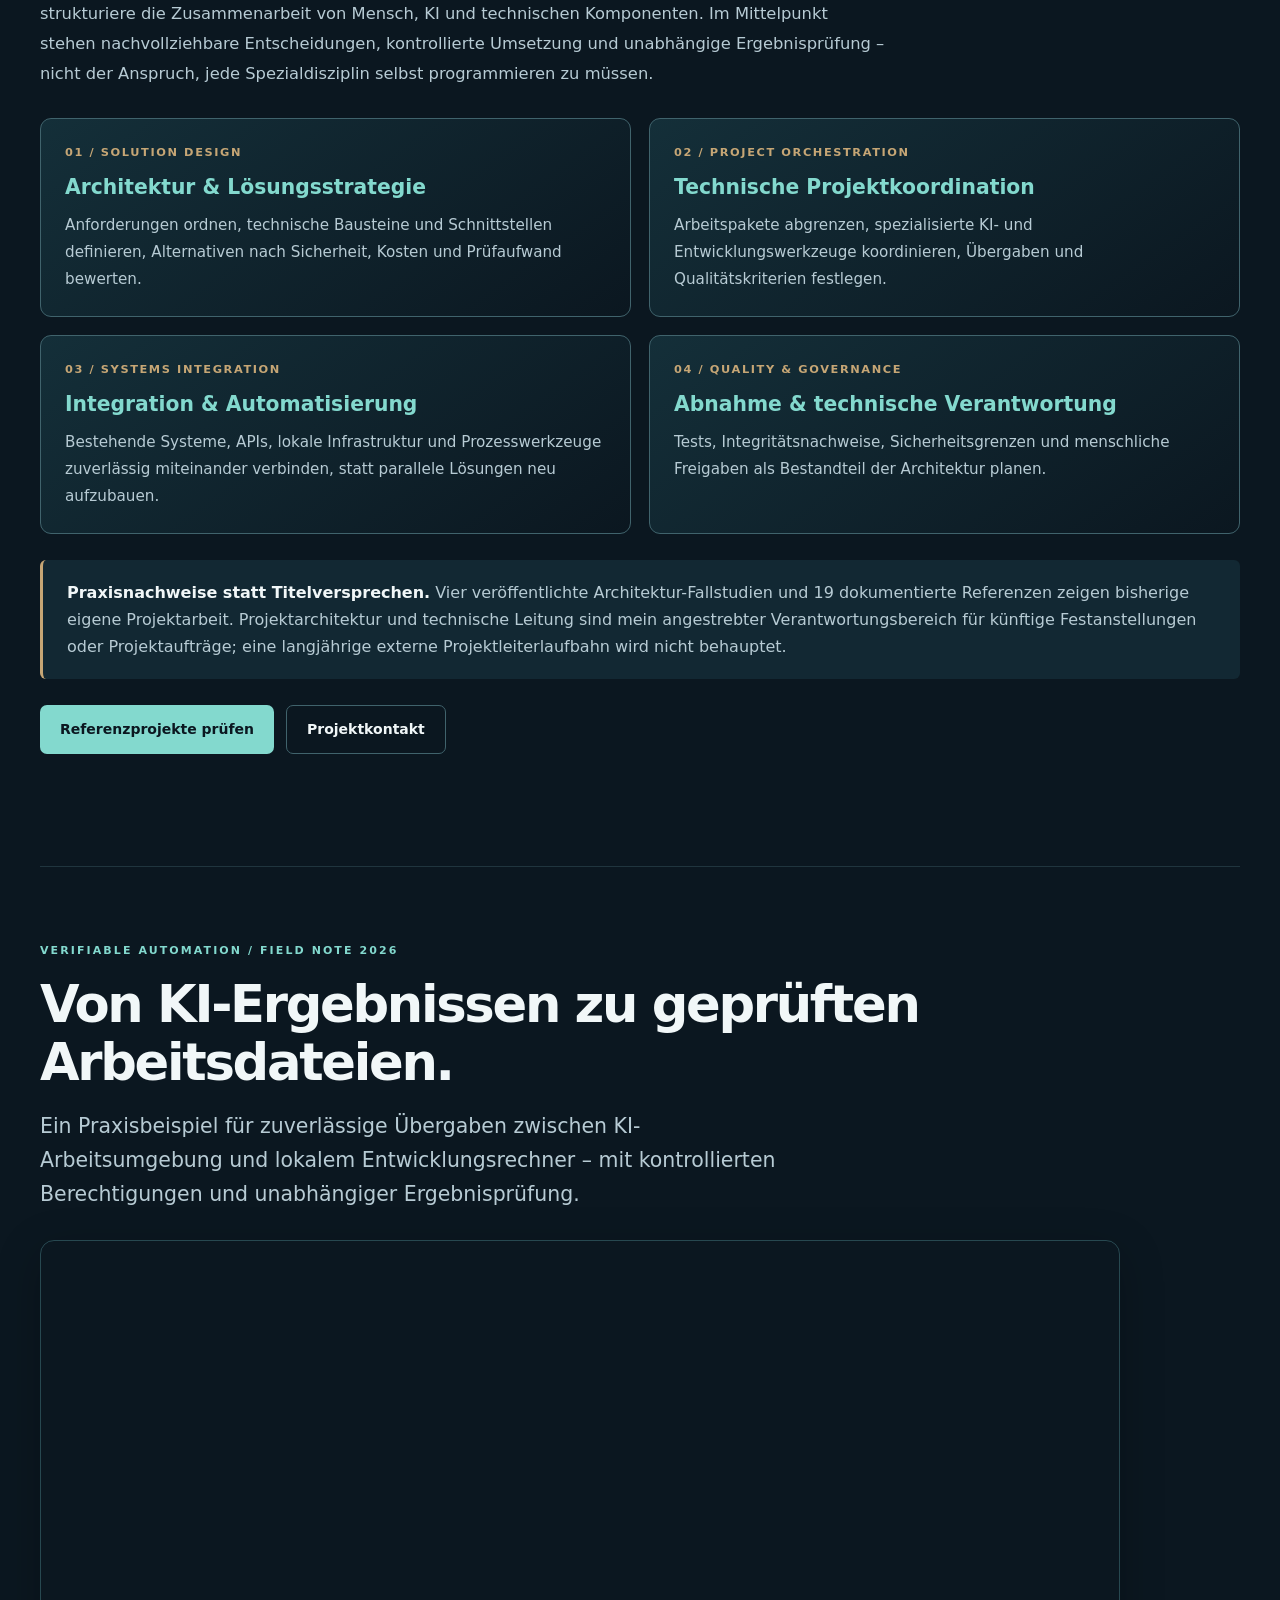
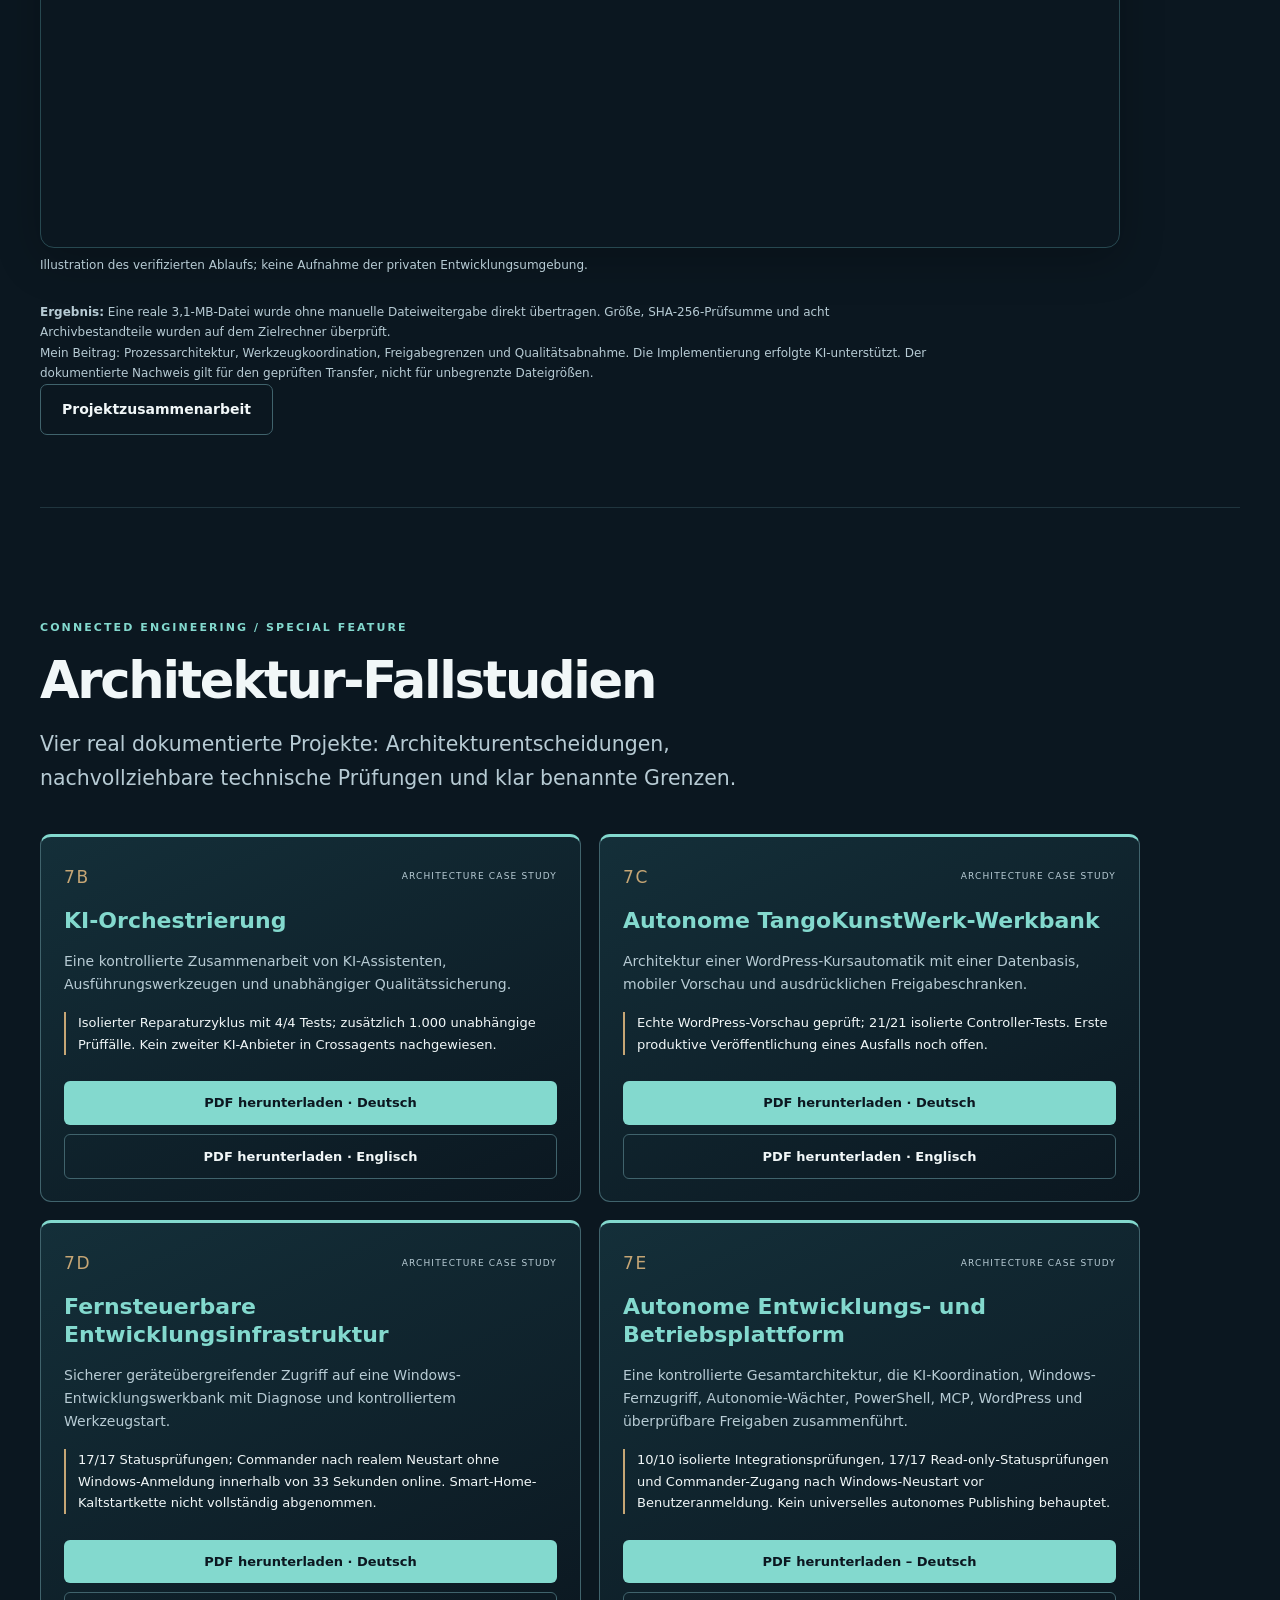
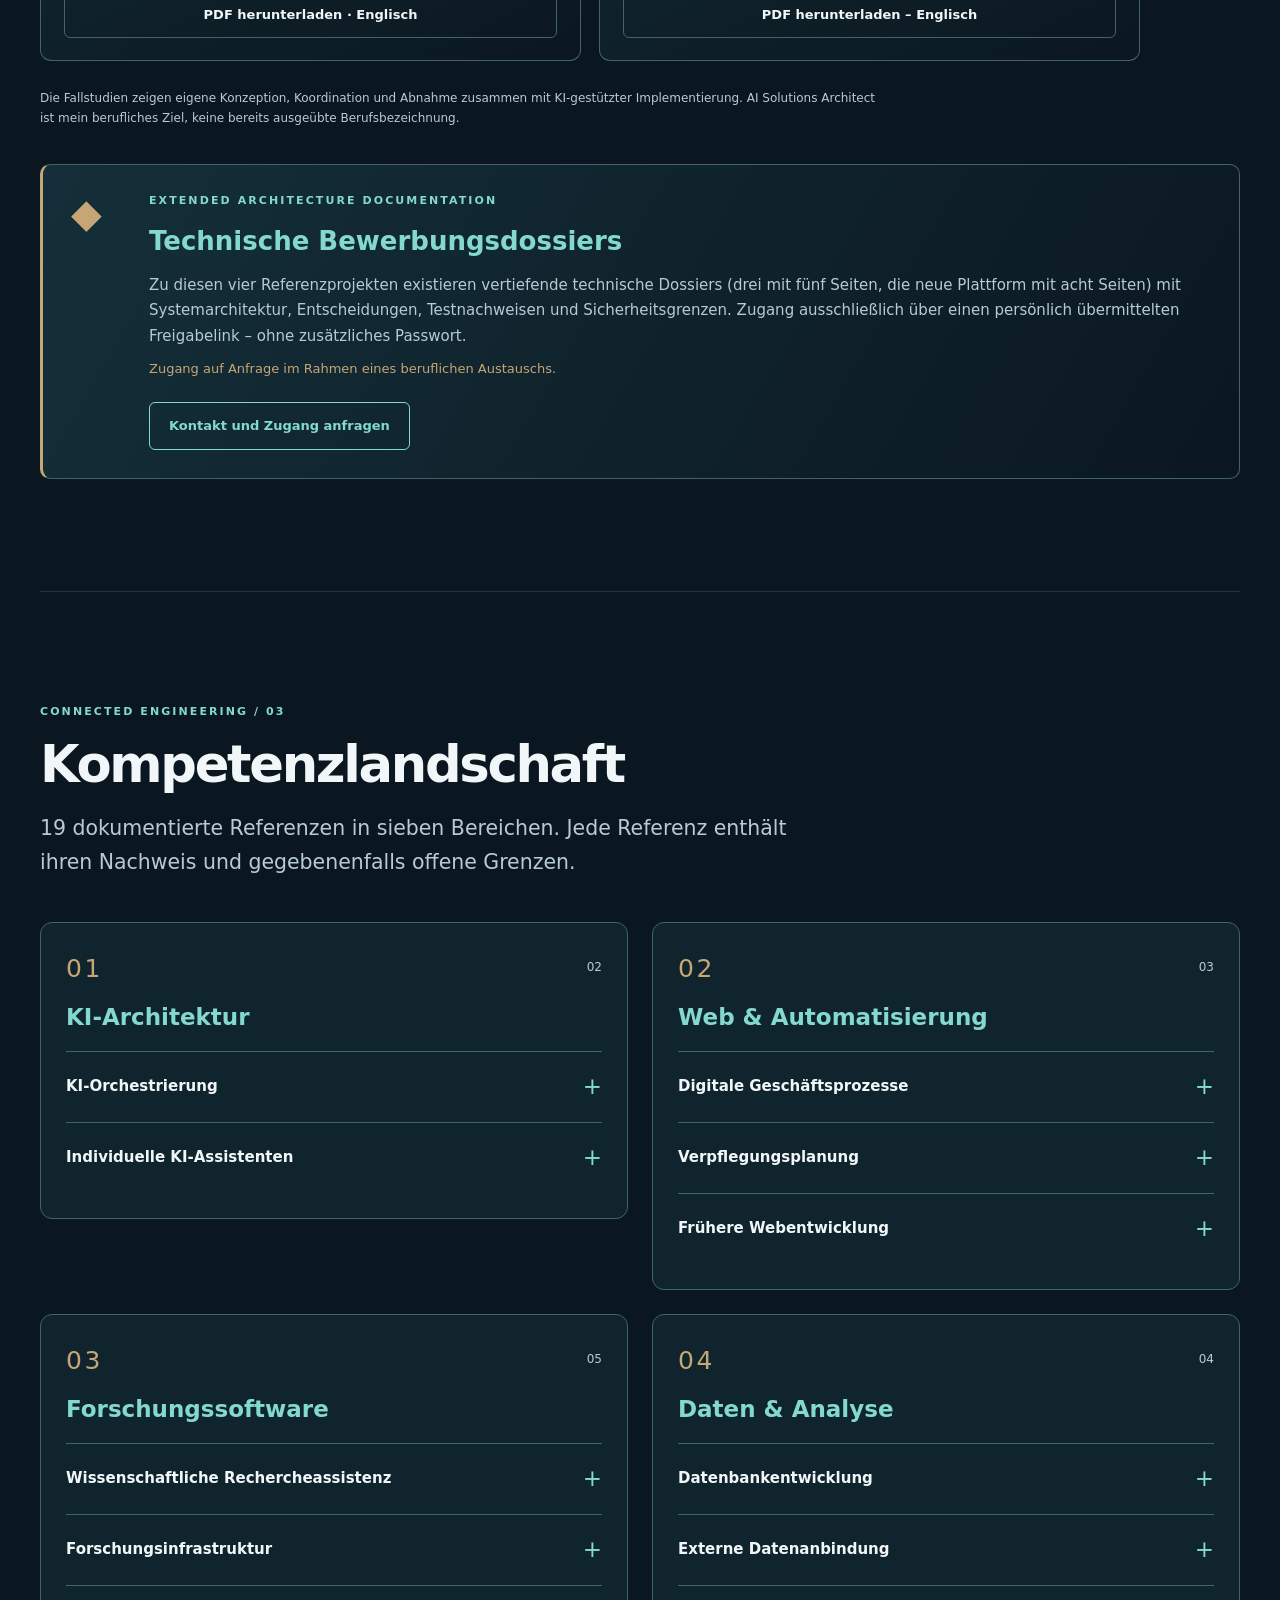
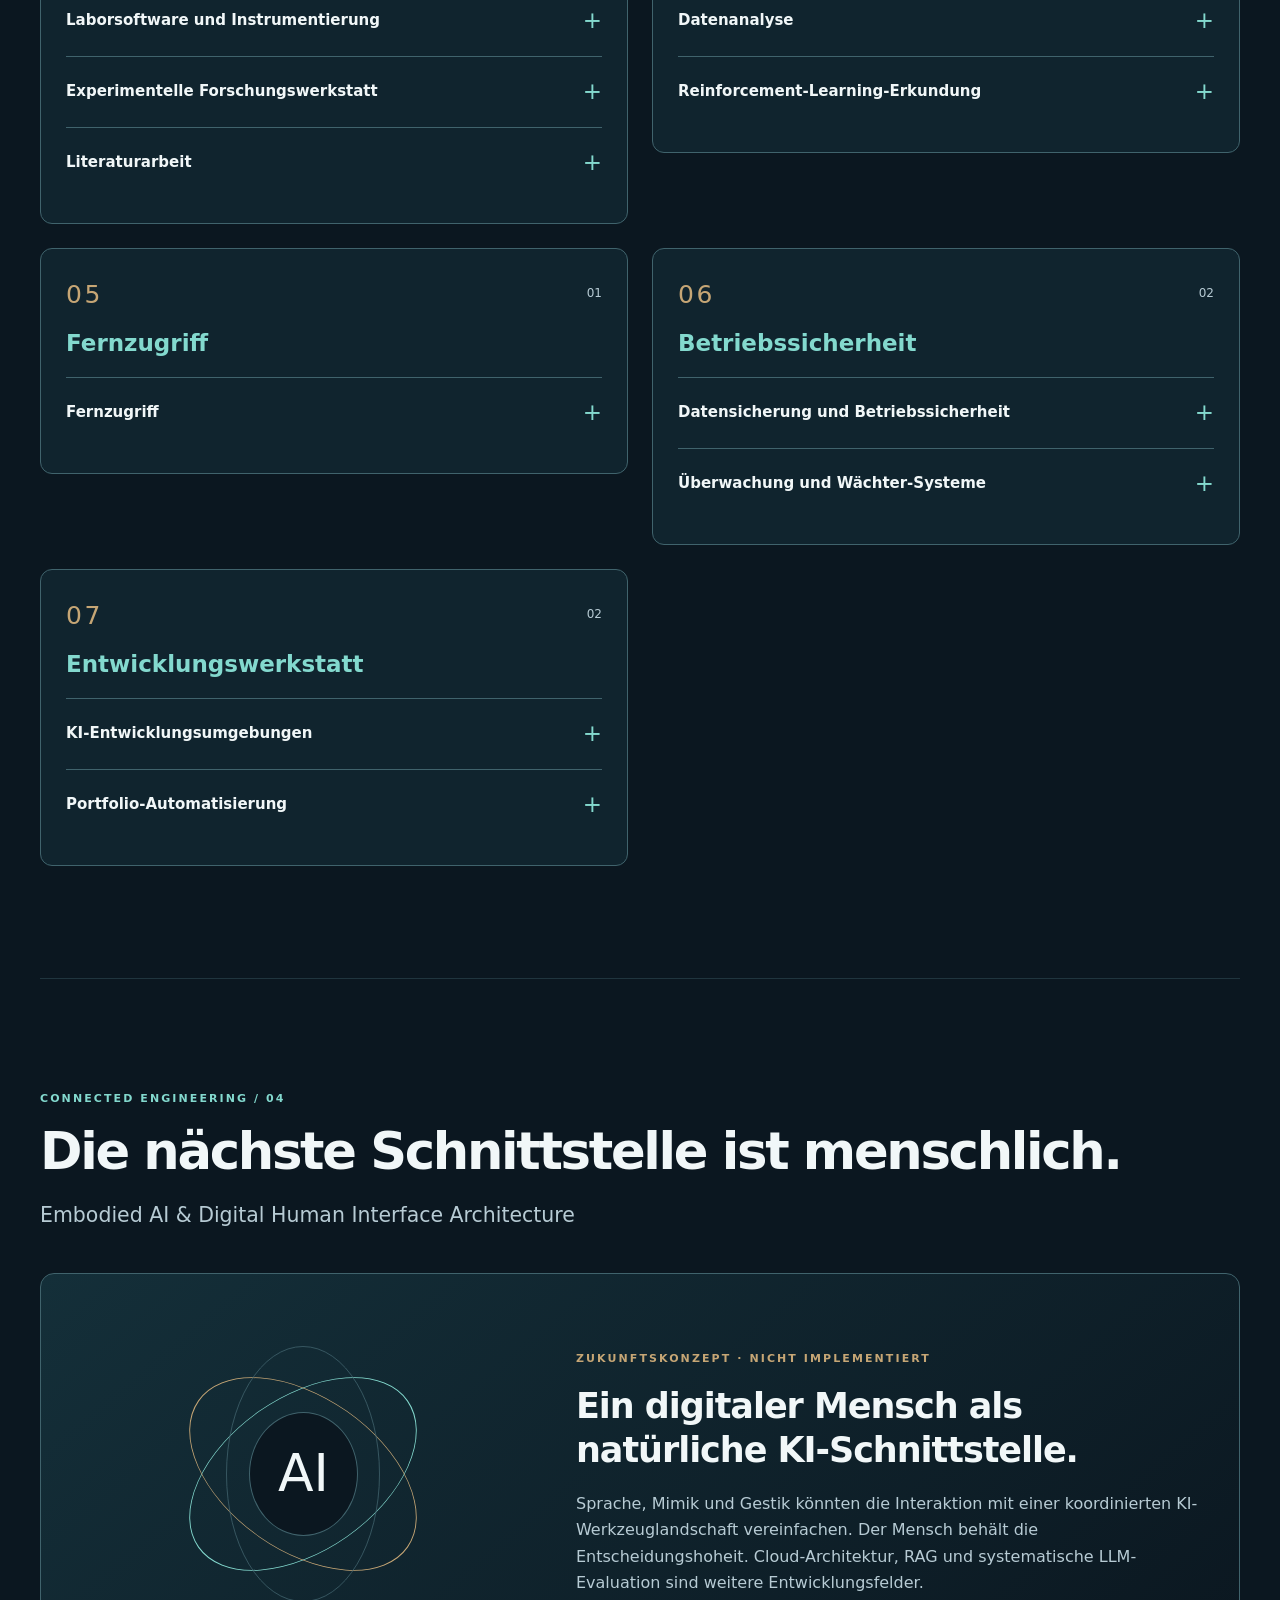
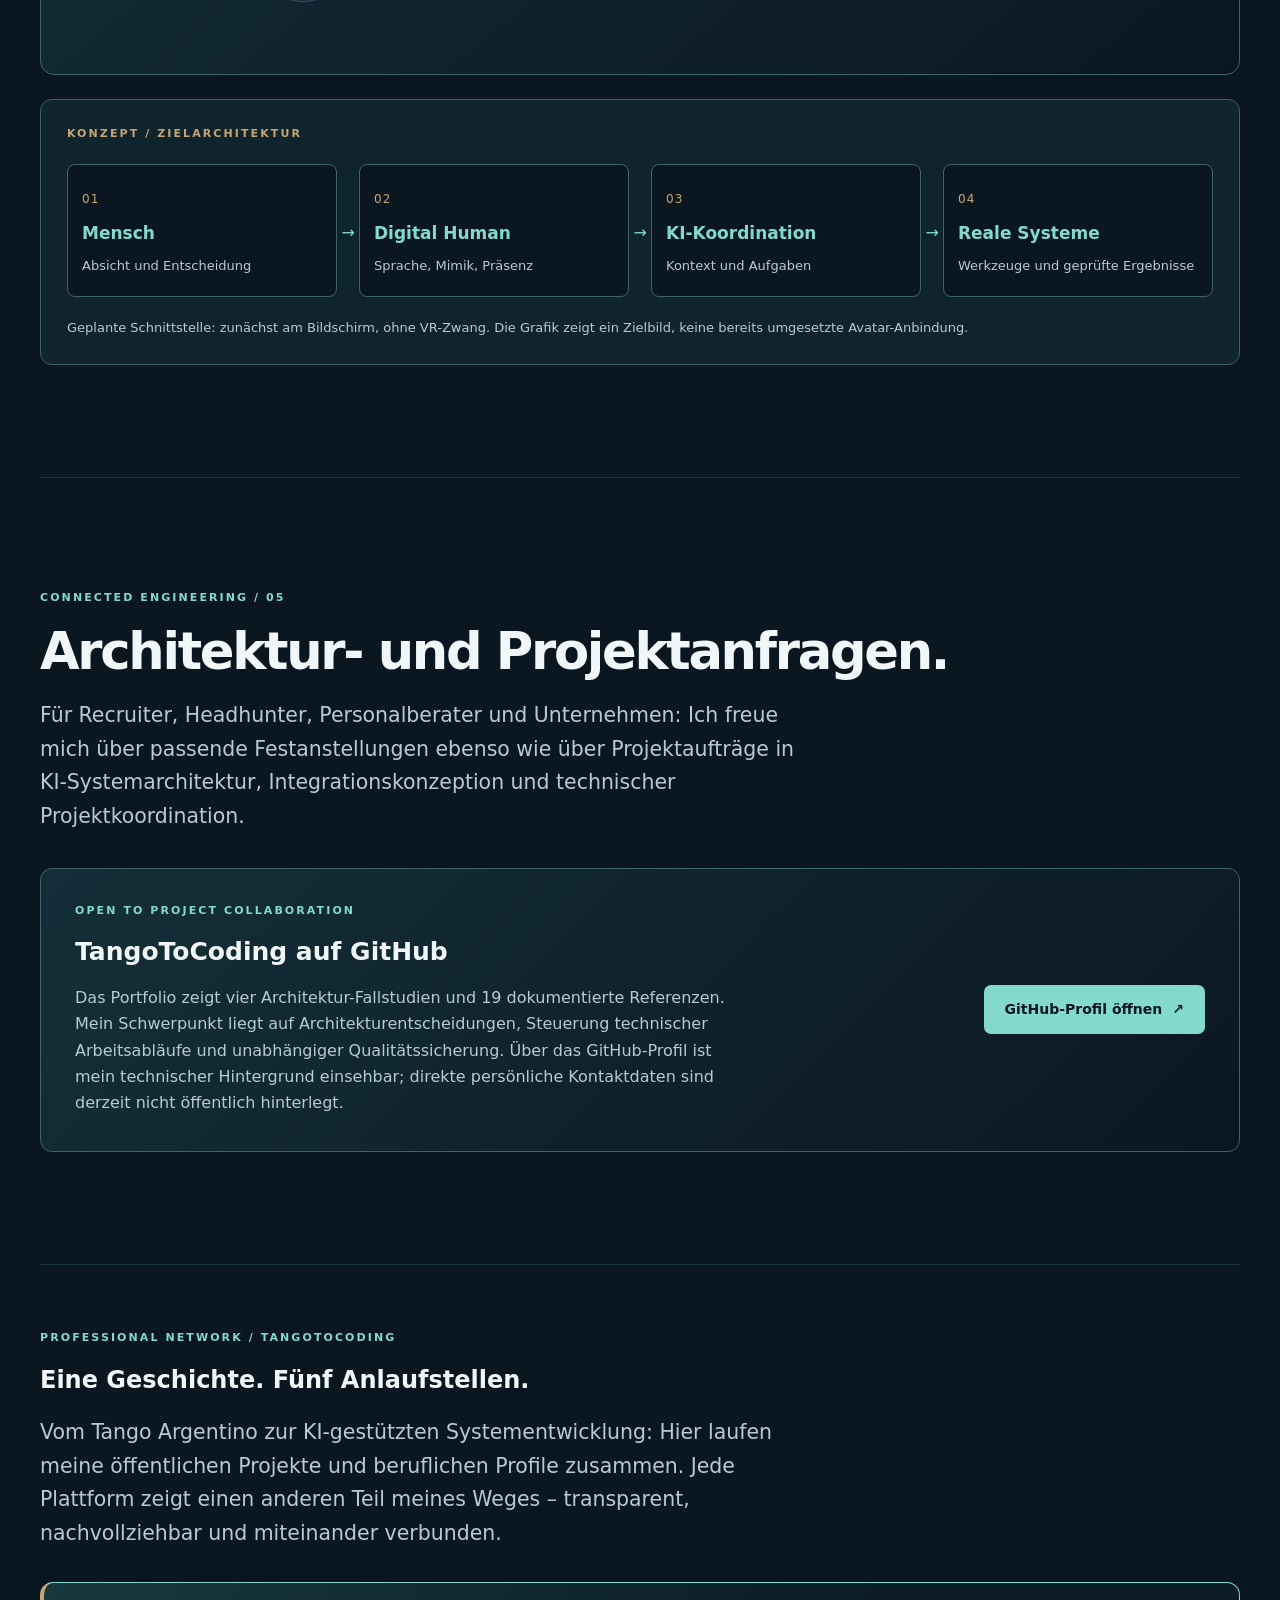
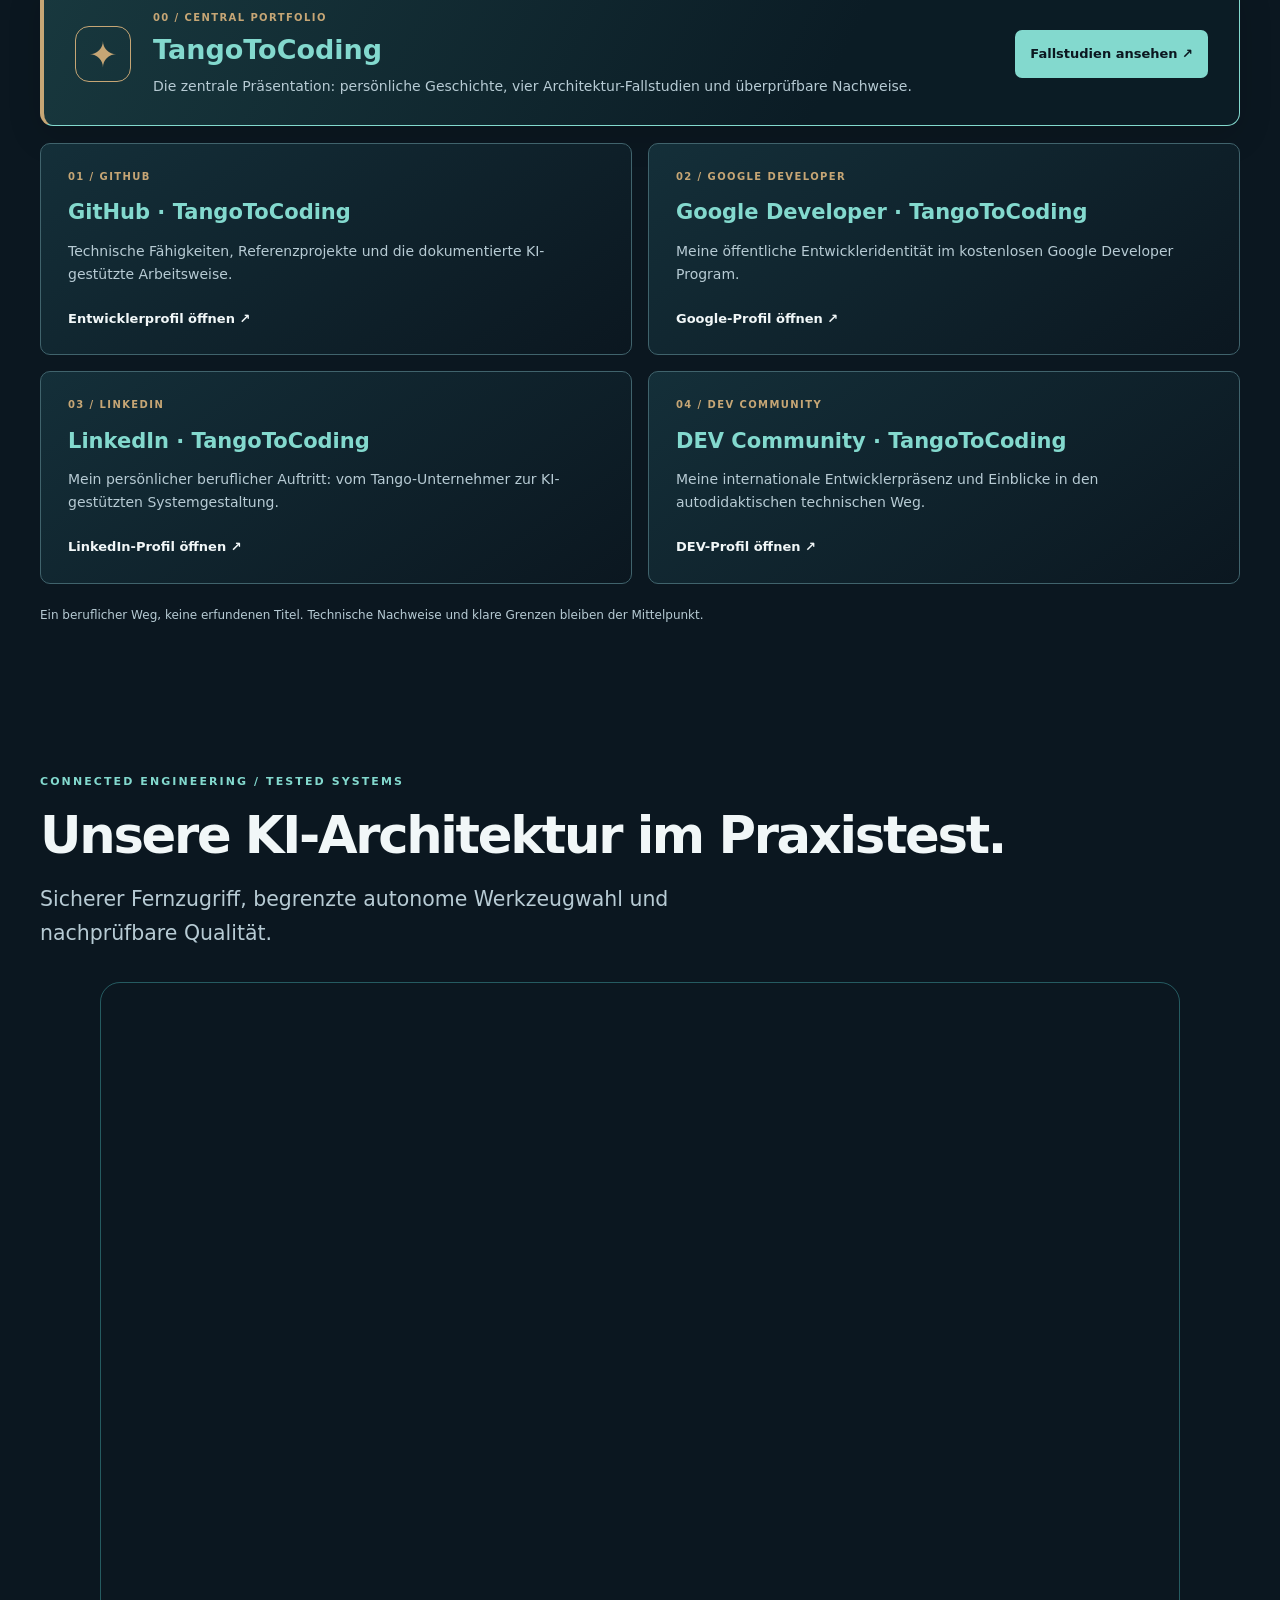
==== commit d264cc5c: "Document verified AI artifact handoff with visual case note" ====
--- a/index.html
+++ b/index.html
@@ -1,4 +1,4 @@
-<!doctype html><html lang="de"><head><meta charset="utf-8"><meta name="viewport" content="width=device-width,initial-scale=1"><meta name="description" content="TangoToCoding — Connected Engineering. AI-assisted systems, automation, research software and reliable infrastructure."><meta name="color-scheme" content="dark"><meta name="robots" content="noindex,nofollow"><meta http-equiv="Content-Security-Policy" content="default-src &apos;none&apos;; style-src &apos;self&apos;; script-src &apos;self&apos;; img-src &apos;self&apos; data:; base-uri &apos;none&apos;; form-action &apos;none&apos;"><title>TangoToCoding — Connected Engineering</title><link rel="stylesheet" href="style.css"><script src="site.js" defer></script></head><body><a class="skip" href="#main">Zum Inhalt / Skip to content</a><header><div class="nav"><a class="brand" href="#main"><span class="monogram">TTC</span><span>TangoToCoding<small>CONNECTED ENGINEERING</small></span></a><nav aria-label="Navigation"><a href="#about"><span lang="de">Über mich</span><span lang="en">About</span></a><a href="#architecture"><span lang="de">Architektur</span><span lang="en">Architecture</span></a><a href="#work"><span lang="de">Projekte</span><span lang="en">Projects</span></a><a href="#case-studies"><span lang="de">Fallstudien</span><span lang="en">Case studies</span></a><a href="#capabilities"><span lang="de">Kompetenzen</span><span lang="en">Capabilities</span></a><a href="#vision"><span lang="de">Vision</span><span lang="en">Vision</span></a><a href="#contact"><span lang="de">Kontakt</span><span lang="en">Contact</span></a></nav><div class="languages" aria-label="Language"><button type="button" data-language="de" aria-pressed="true">DE</button><button type="button" data-language="en" aria-pressed="false">EN</button></div></div></header><main id="main"><section class="hero"><div class="hero-copy"><div class="eyebrow"><span class="dot"></span> INDEPENDENT ENGINEERING PORTFOLIO</div><h1><span lang="de">Komplexität verstehen.</span><span lang="en">Understand complexity.</span><br><em><span lang="de">Systeme verbinden.</span><span lang="en">Connect systems.</span></em></h1><p class="intro"><span lang="de">Ich konzipiere KI-gestützte Systemarchitekturen und koordiniere die technische Umsetzung komplexer Integrationsprojekte – mit klaren Verantwortlichkeiten, überprüfbaren Ergebnissen und kontrollierten Freigaben. Offen für anspruchsvolle Festanstellungen, projektbezogene Architekturaufträge und technische Leitungsaufgaben.</span><span lang="en">I design AI-assisted systems architectures and coordinate complex integration projects – with clear accountability, verifiable outcomes and controlled approvals. Open to permanent roles, project-based architecture assignments and technical leadership opportunities.</span></p><div class="actions"><a class="primary" href="#work"><span lang="de">Projektlösungen ansehen</span><span lang="en">Explore project solutions</span> ↗</a><a class="secondary" href="#project-collaboration"><span lang="de">Zusammenarbeit anfragen</span><span lang="en">Discuss collaboration</span> ↓</a></div></div><div class="hero-visual" aria-hidden="true"><div class="ring r1"></div><div class="ring r2"></div><div class="ring r3"></div><div class="hub">AI<span>ARCHITECTURE</span></div><span class="node n1">INTENT</span><span class="node n2">SYSTEMS</span><span class="node n3">QUALITY</span><span class="node n4">DELIVERY</span></div><div class="metrics"><div><strong>19</strong><span><span lang="de">Referenzen</span><span lang="en">References</span></span></div><div><strong>07</strong><span><span lang="de">Kompetenzbereiche</span><span lang="en">Domains</span></span></div><div><strong>02</strong><span><span lang="de">Sprachen</span><span lang="en">Languages</span></span></div><div><strong>01</strong><span><span lang="de">Integrativer Ansatz</span><span lang="en">Integrated approach</span></span></div></div></section><section id="about" class="section"><div class="eyebrow">CONNECTED ENGINEERING / 00</div><h2><span lang="de">Der Mensch hinter der Technik.</span><span lang="en">Behind the architecture.</span></h2><p class="lede"><span lang="de">Vom kreativen Gestalten zur vernetzten Systemarchitektur.</span><span lang="en">From creative practice to connected systems architecture.</span></p><div class="bio-layout"><aside class="bio-emblem bio-portrait"><img src="[data-uri]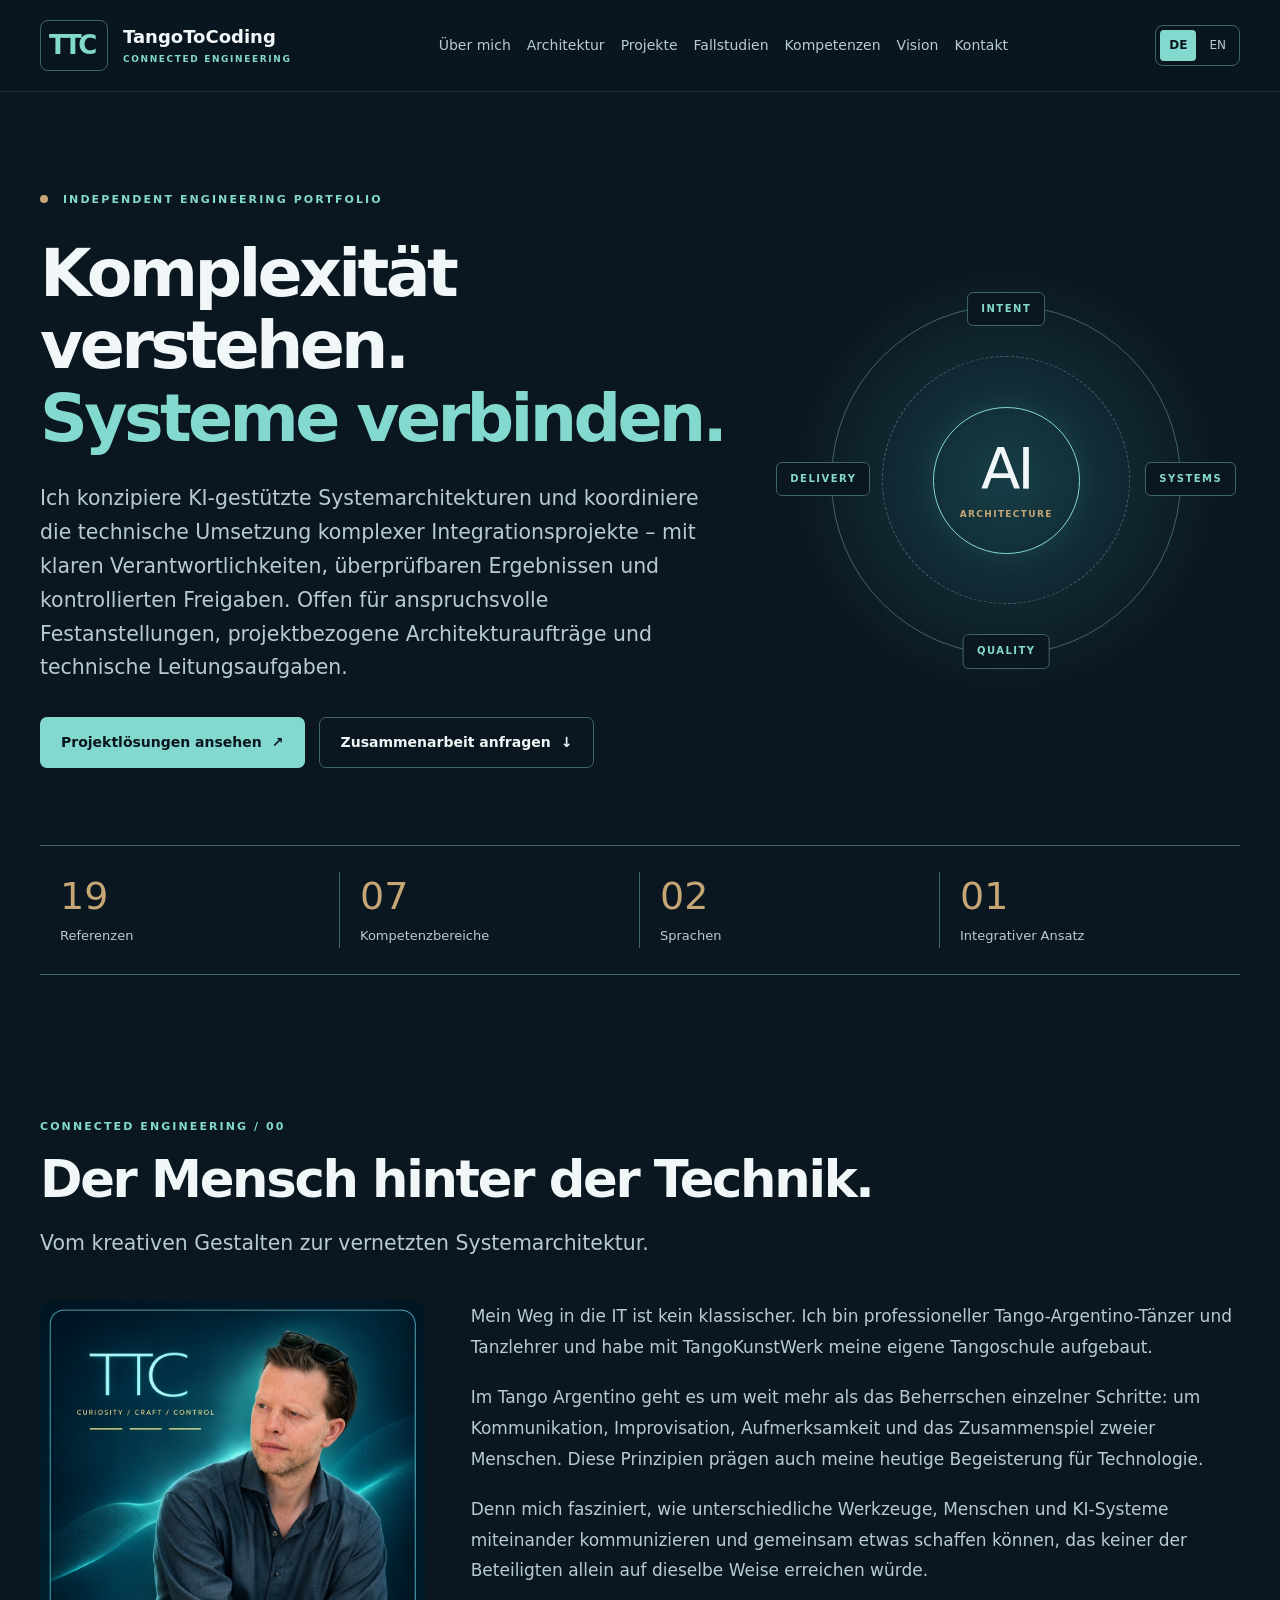
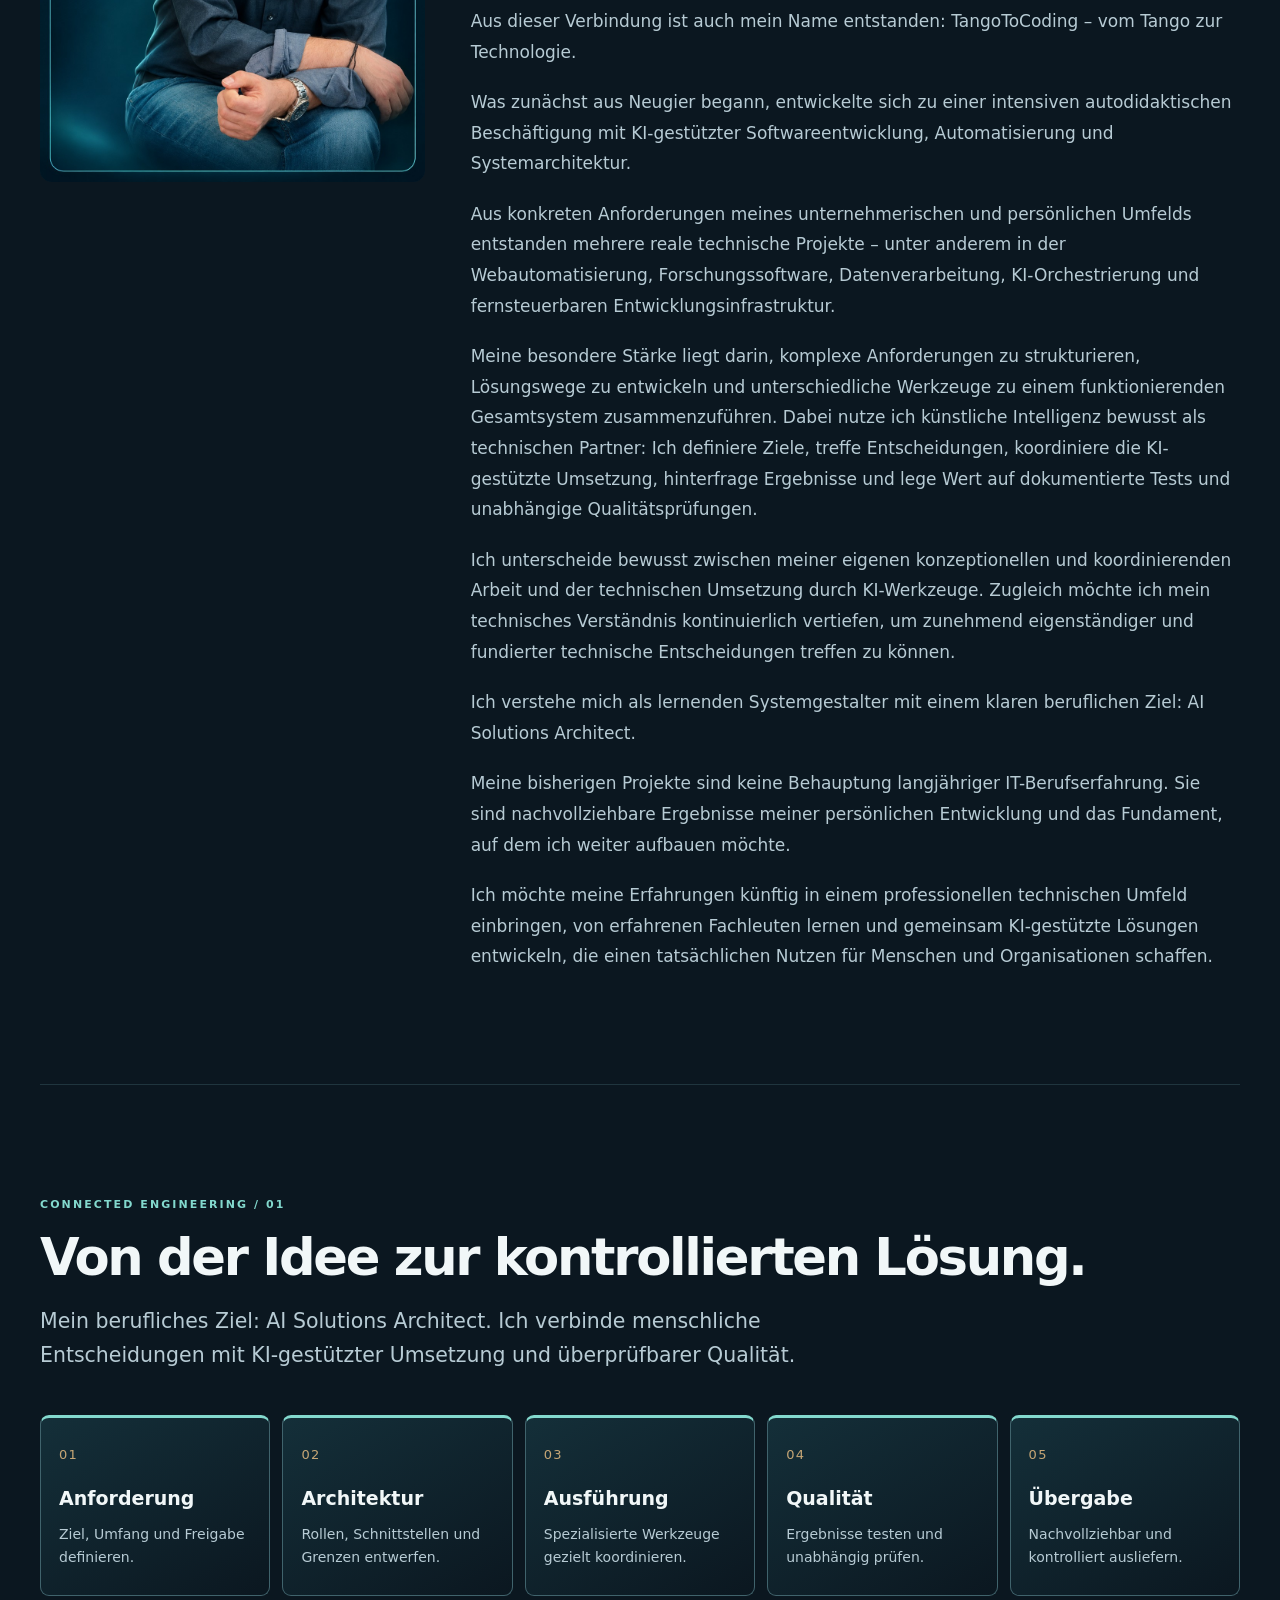
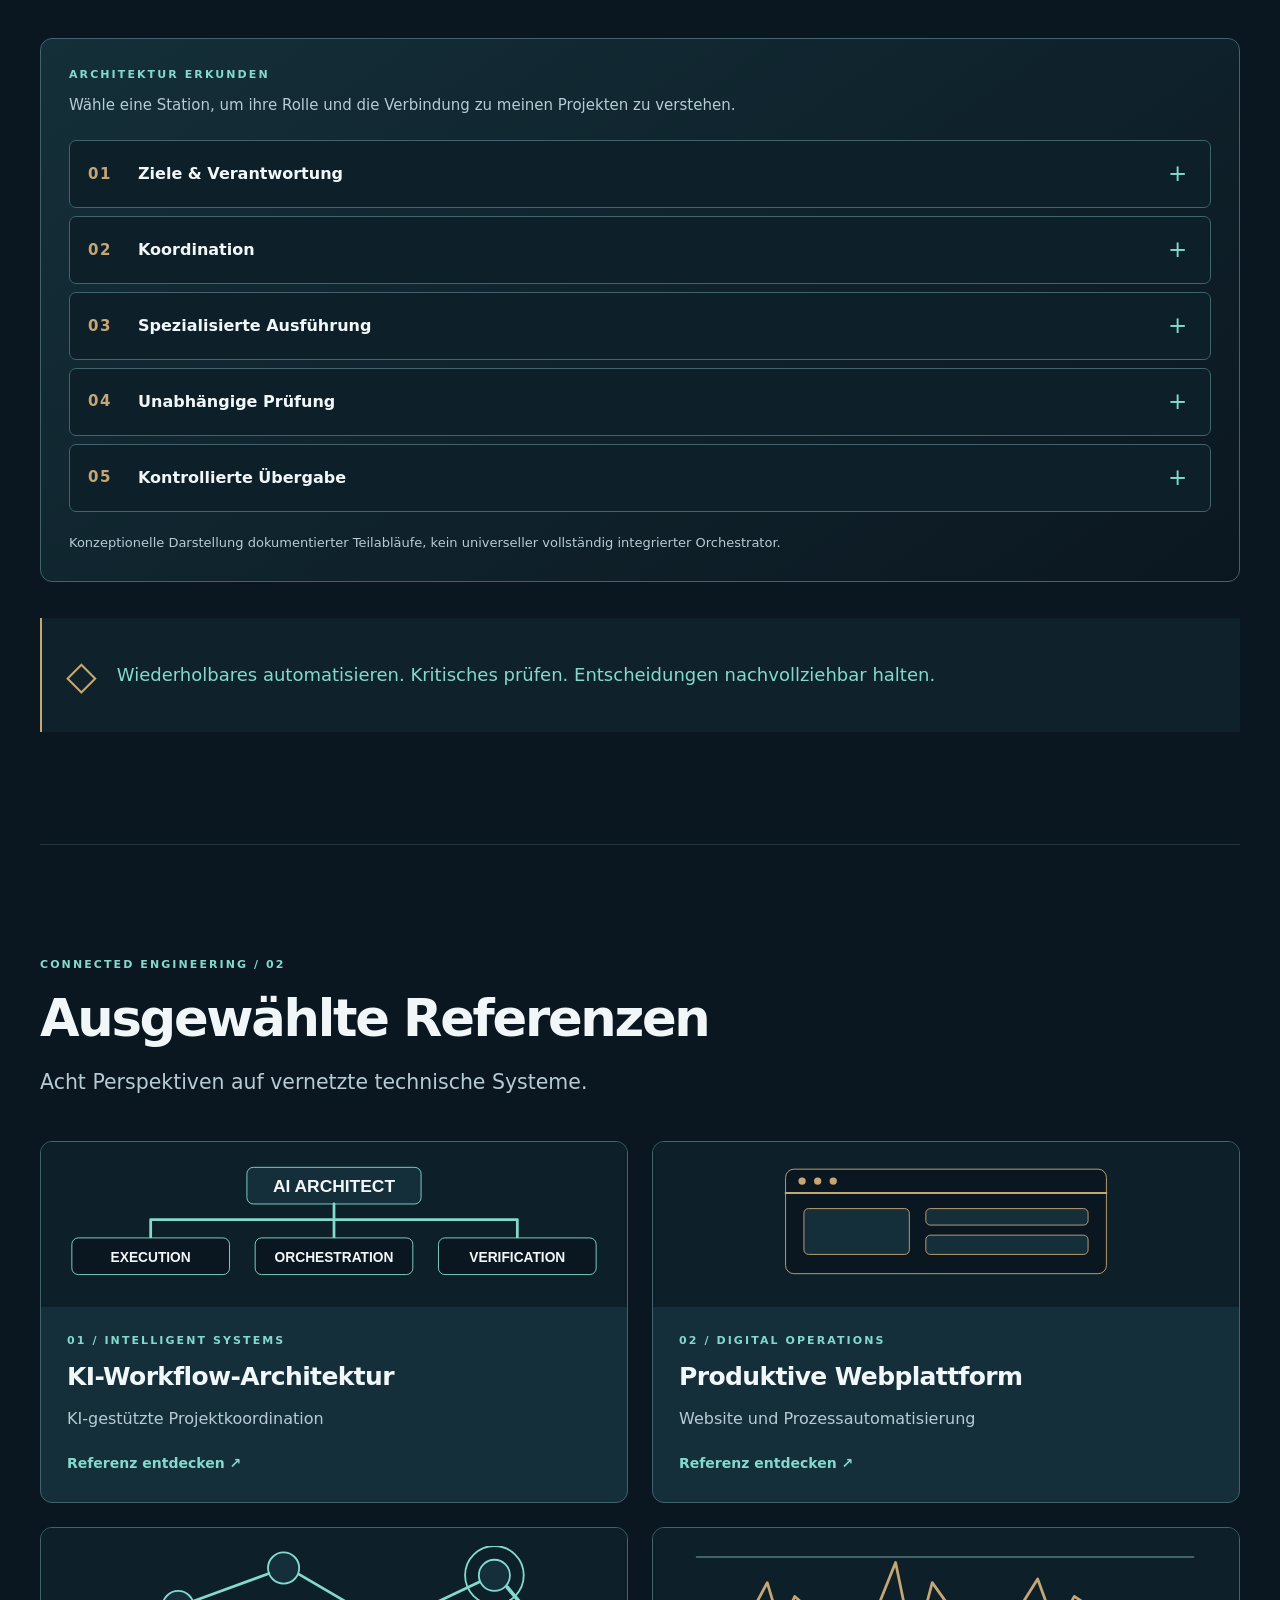
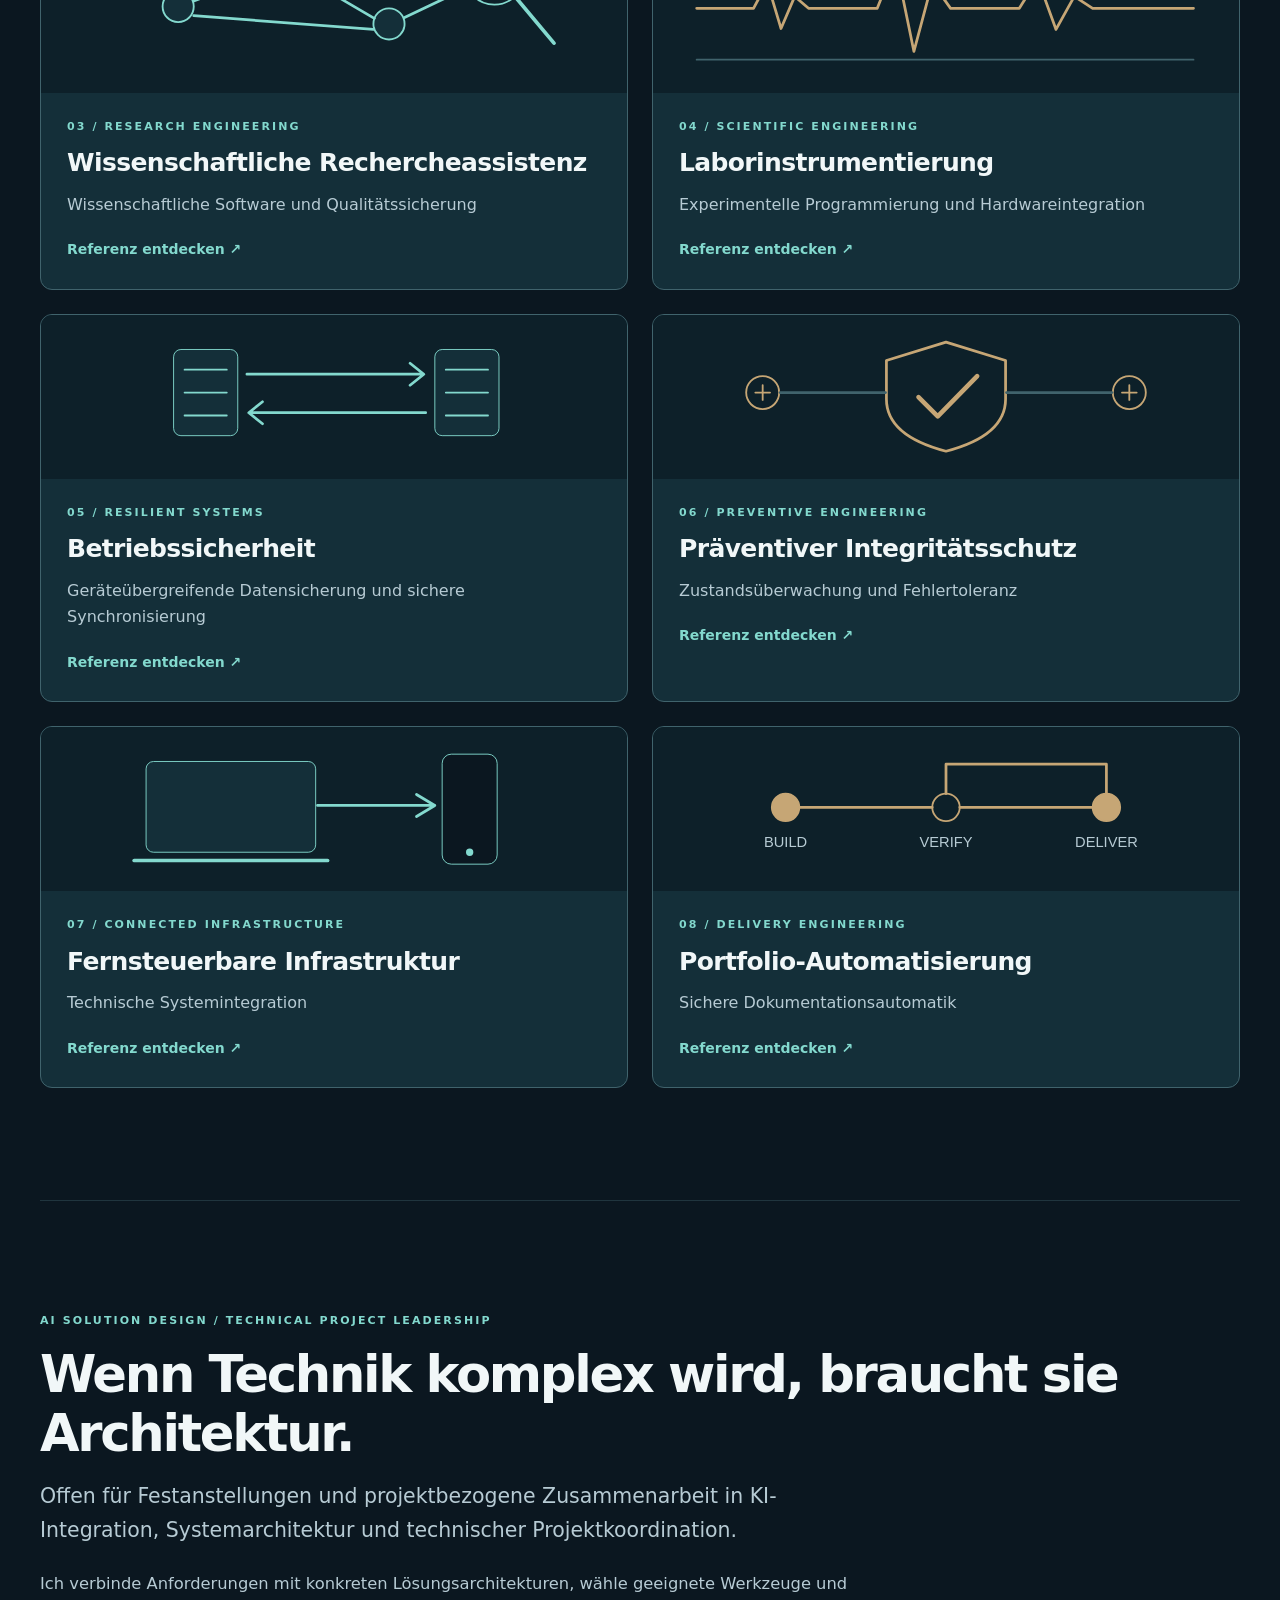
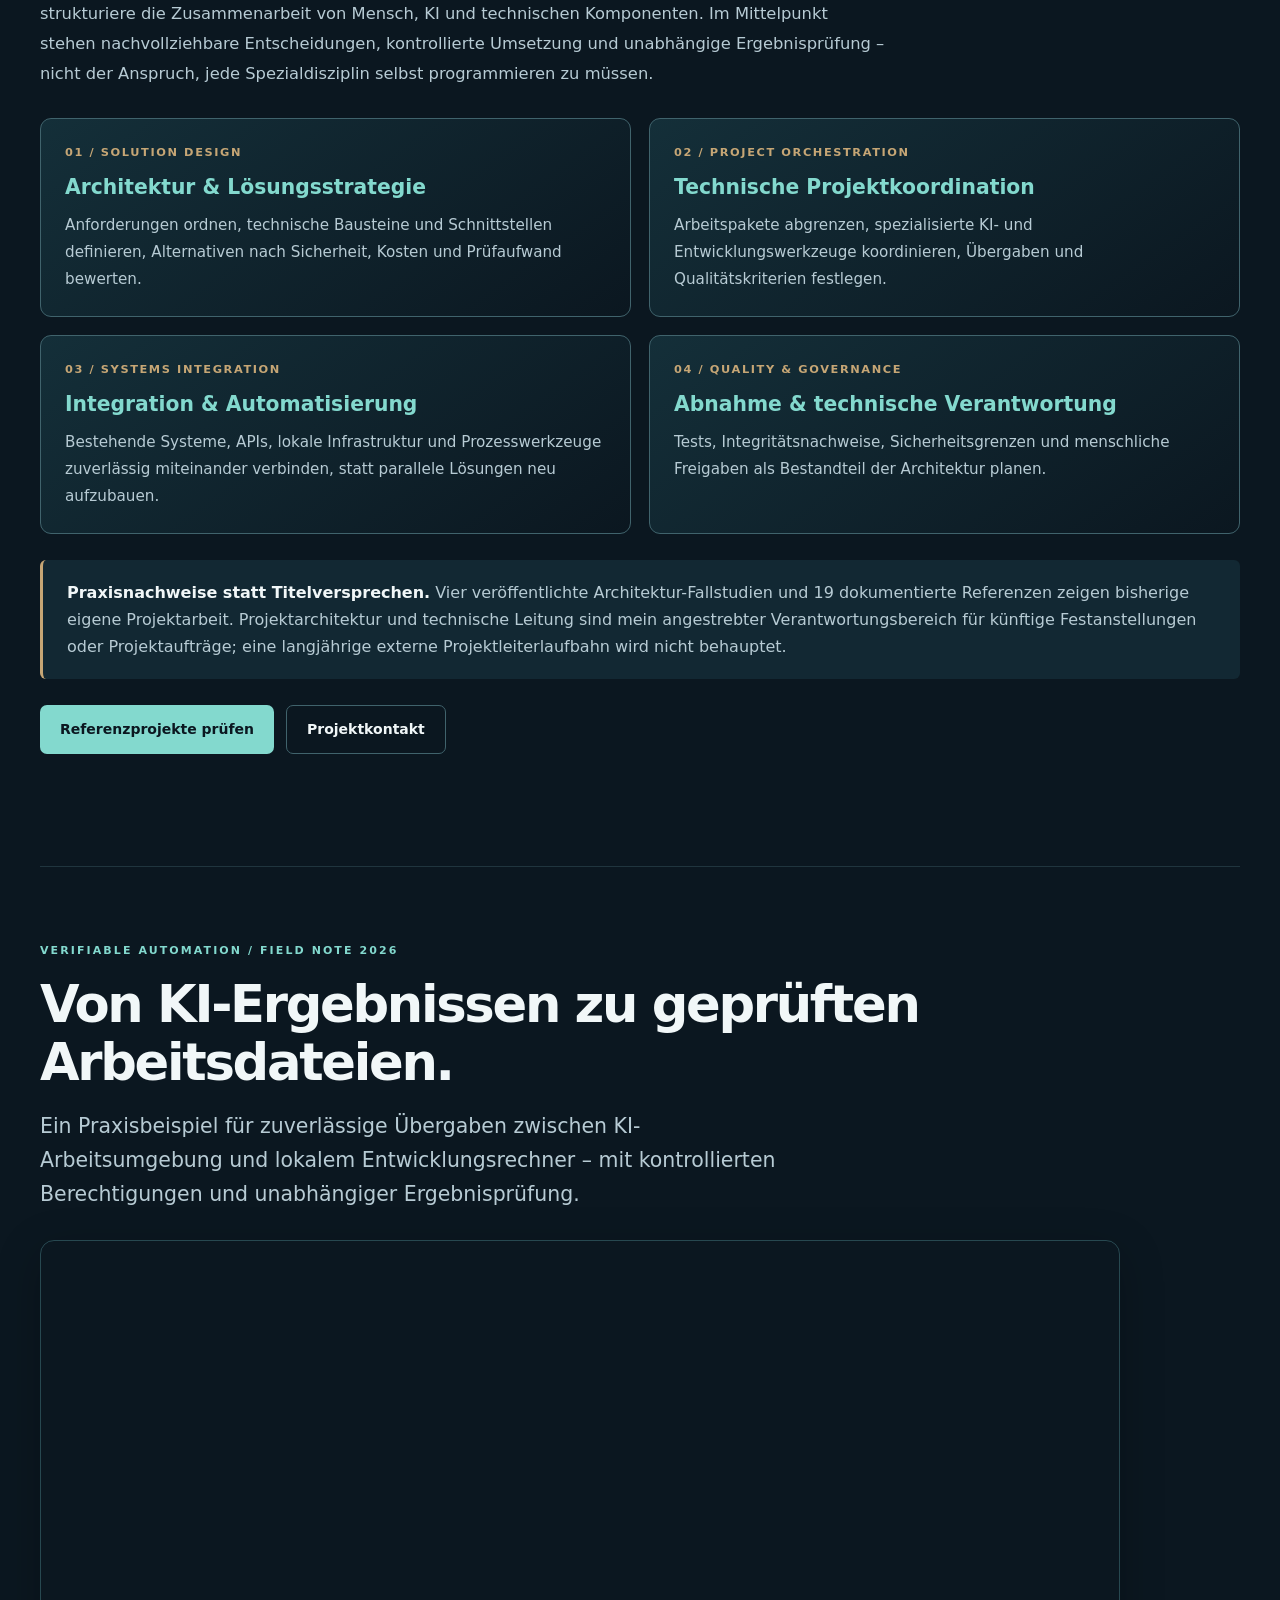
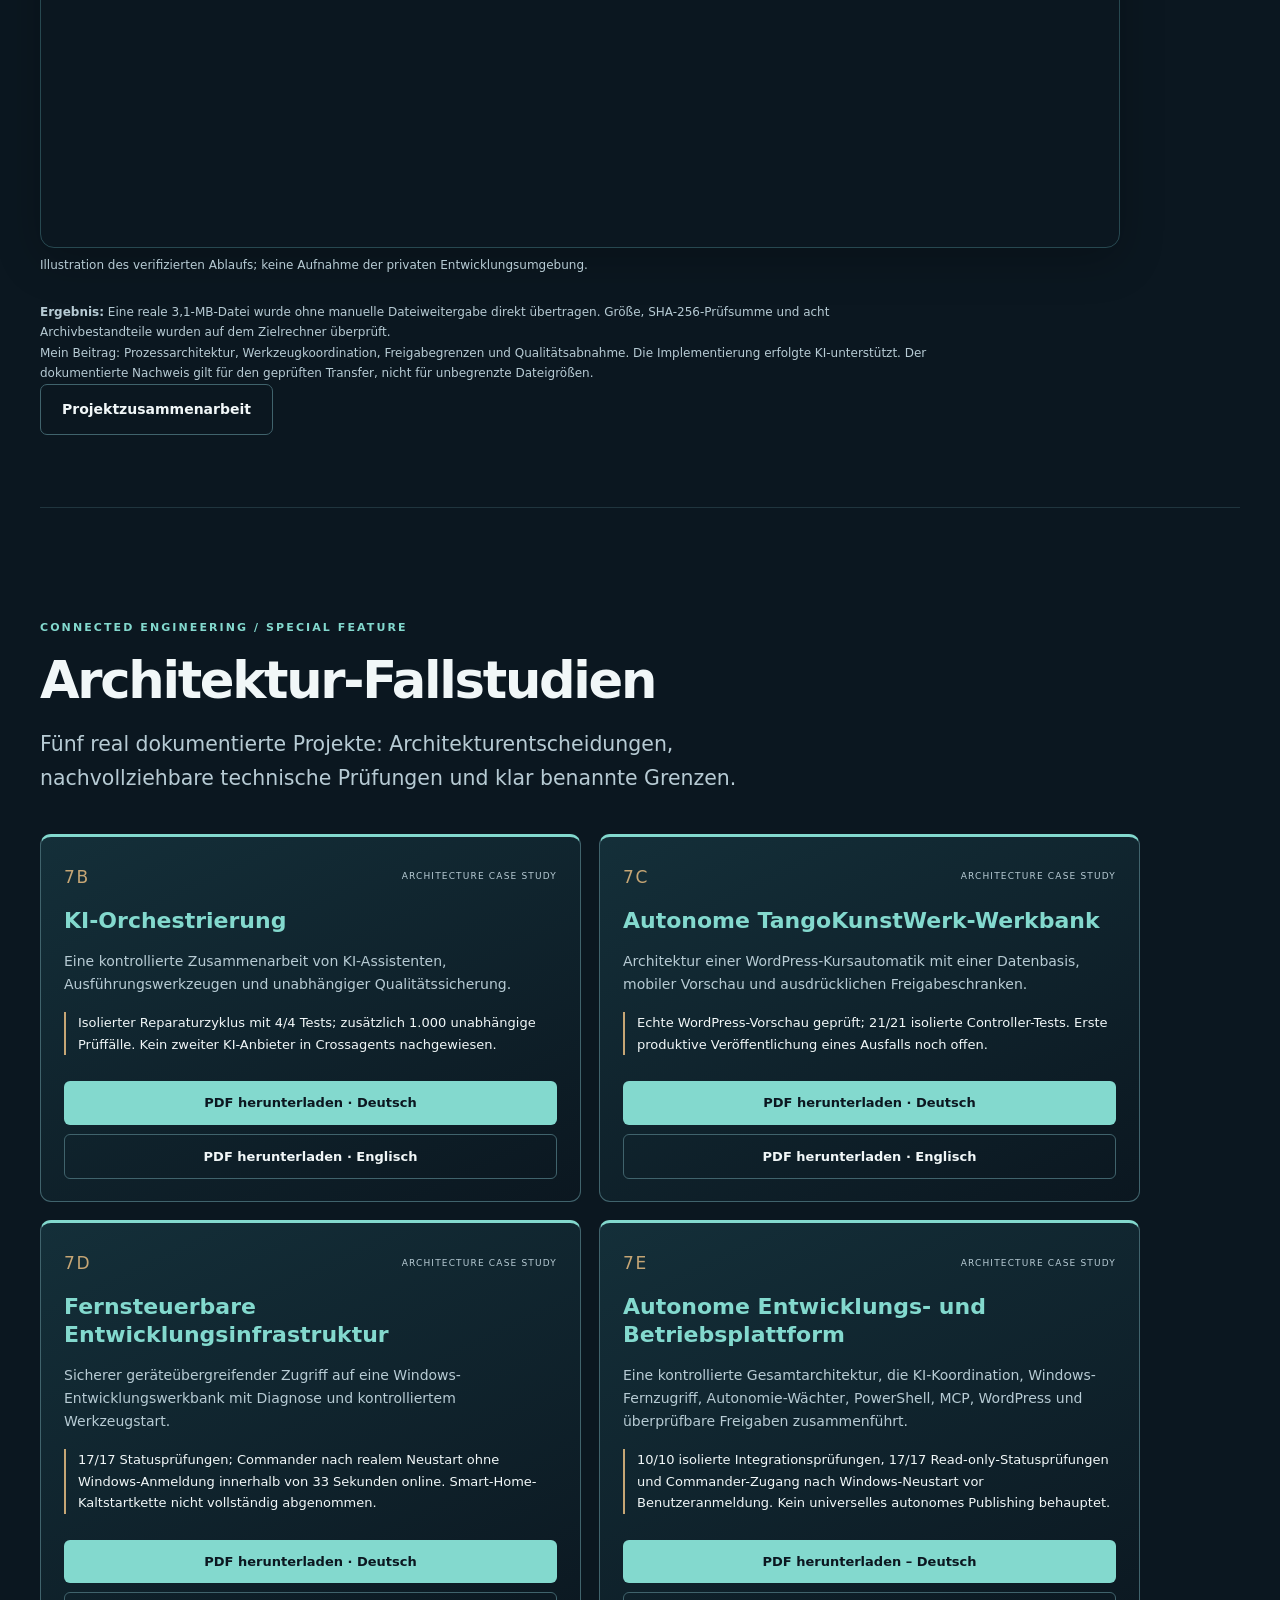
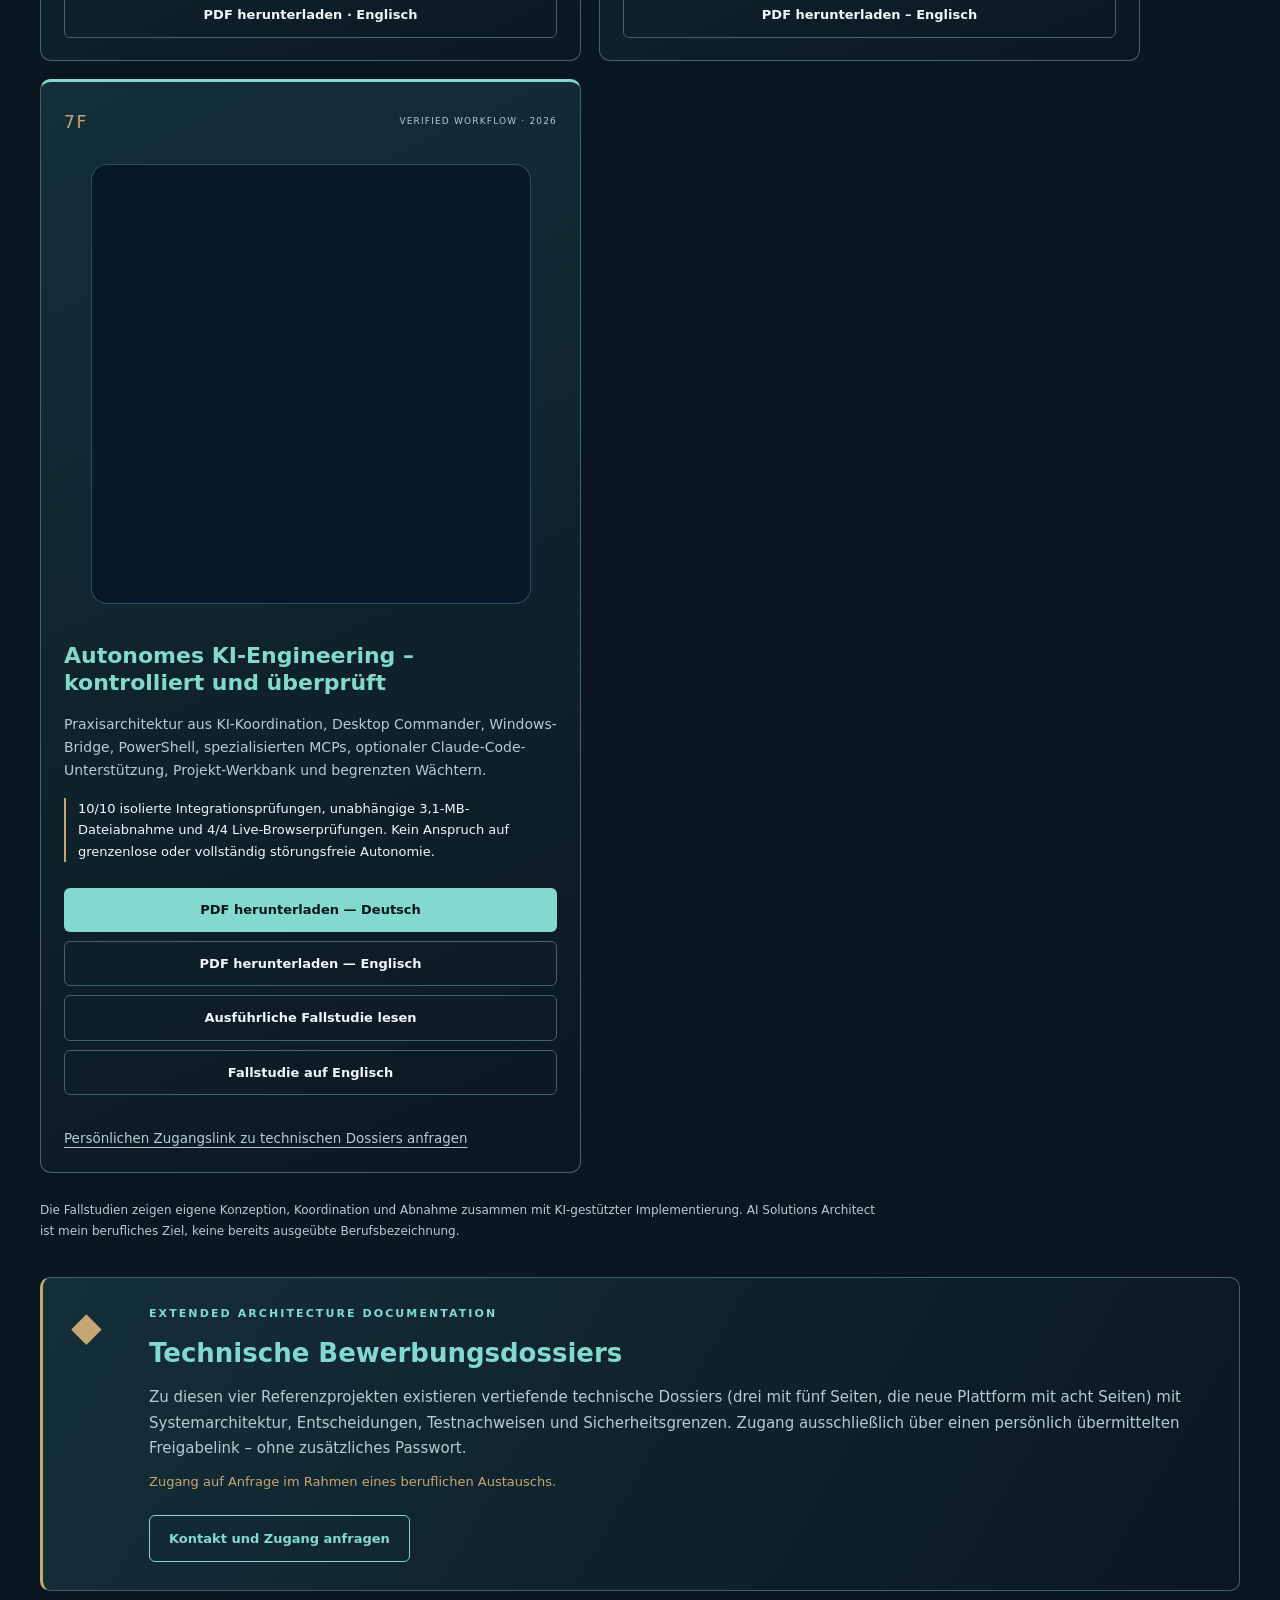
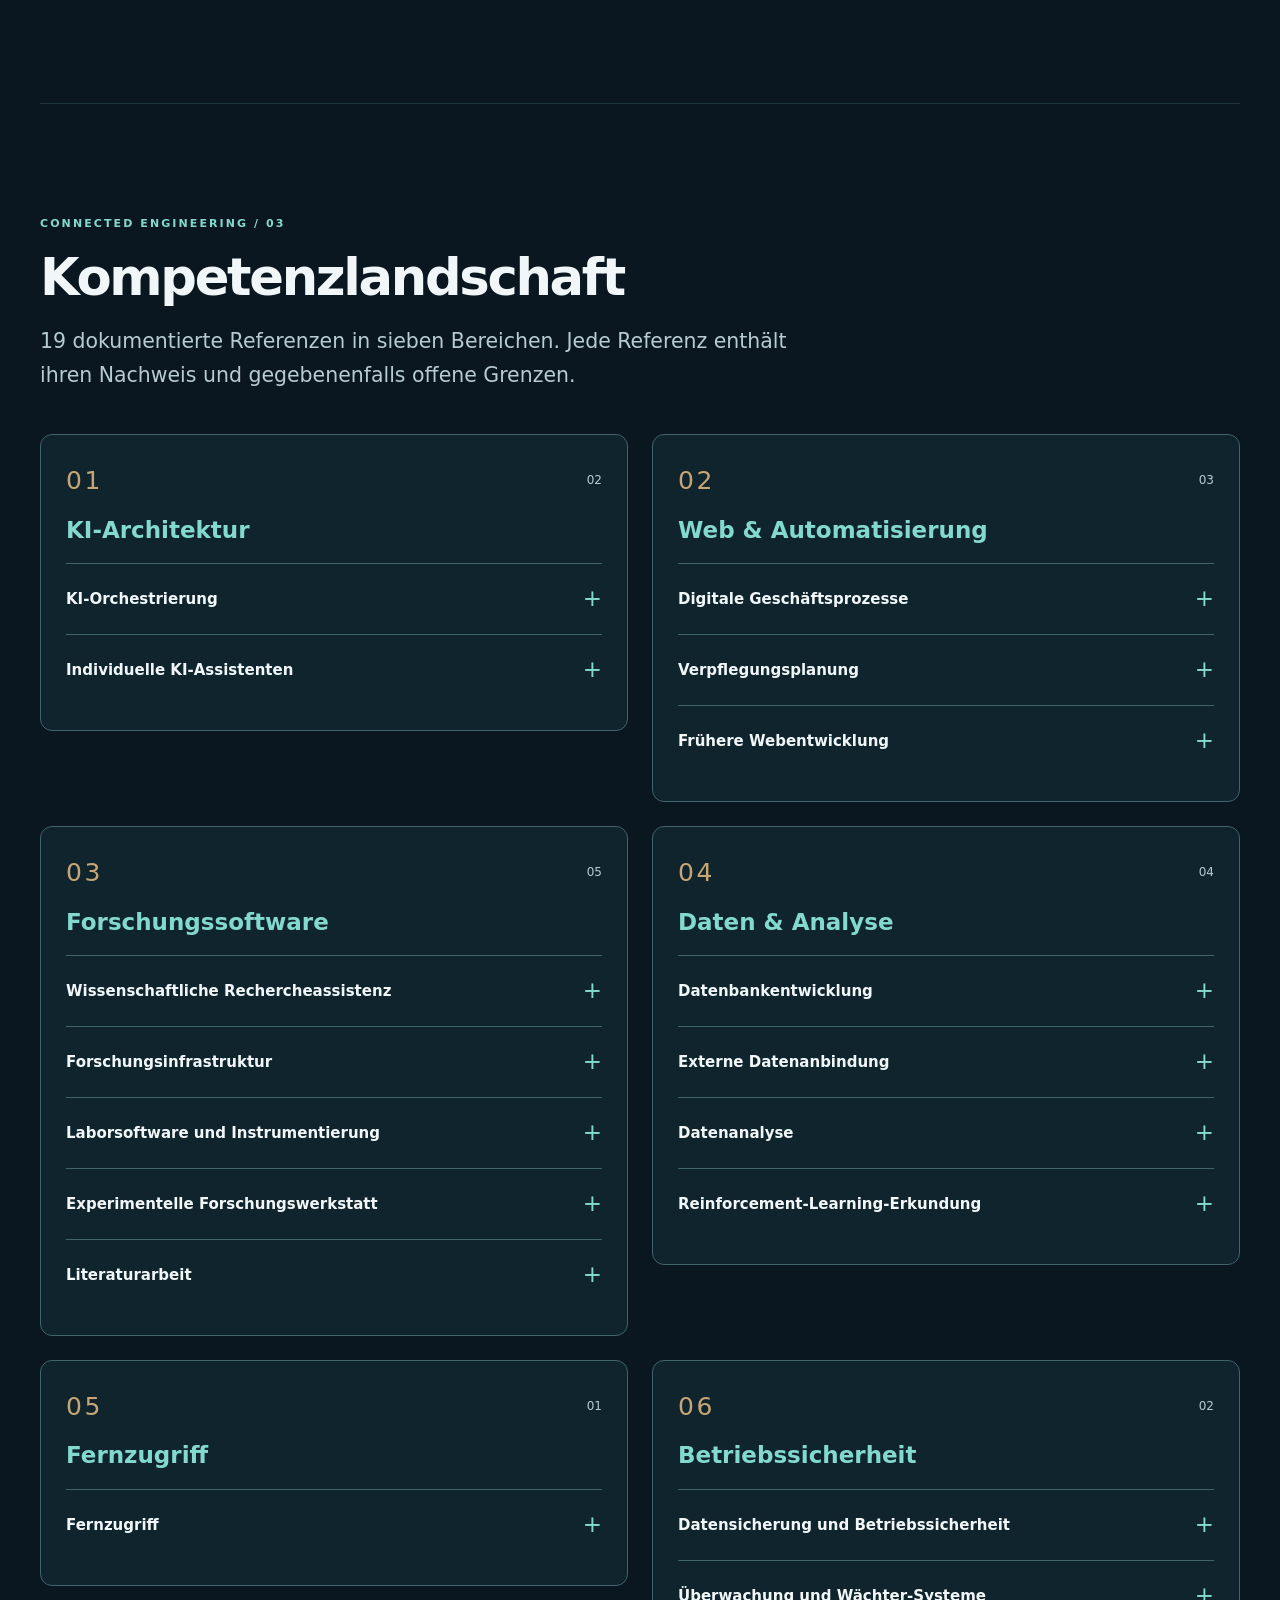
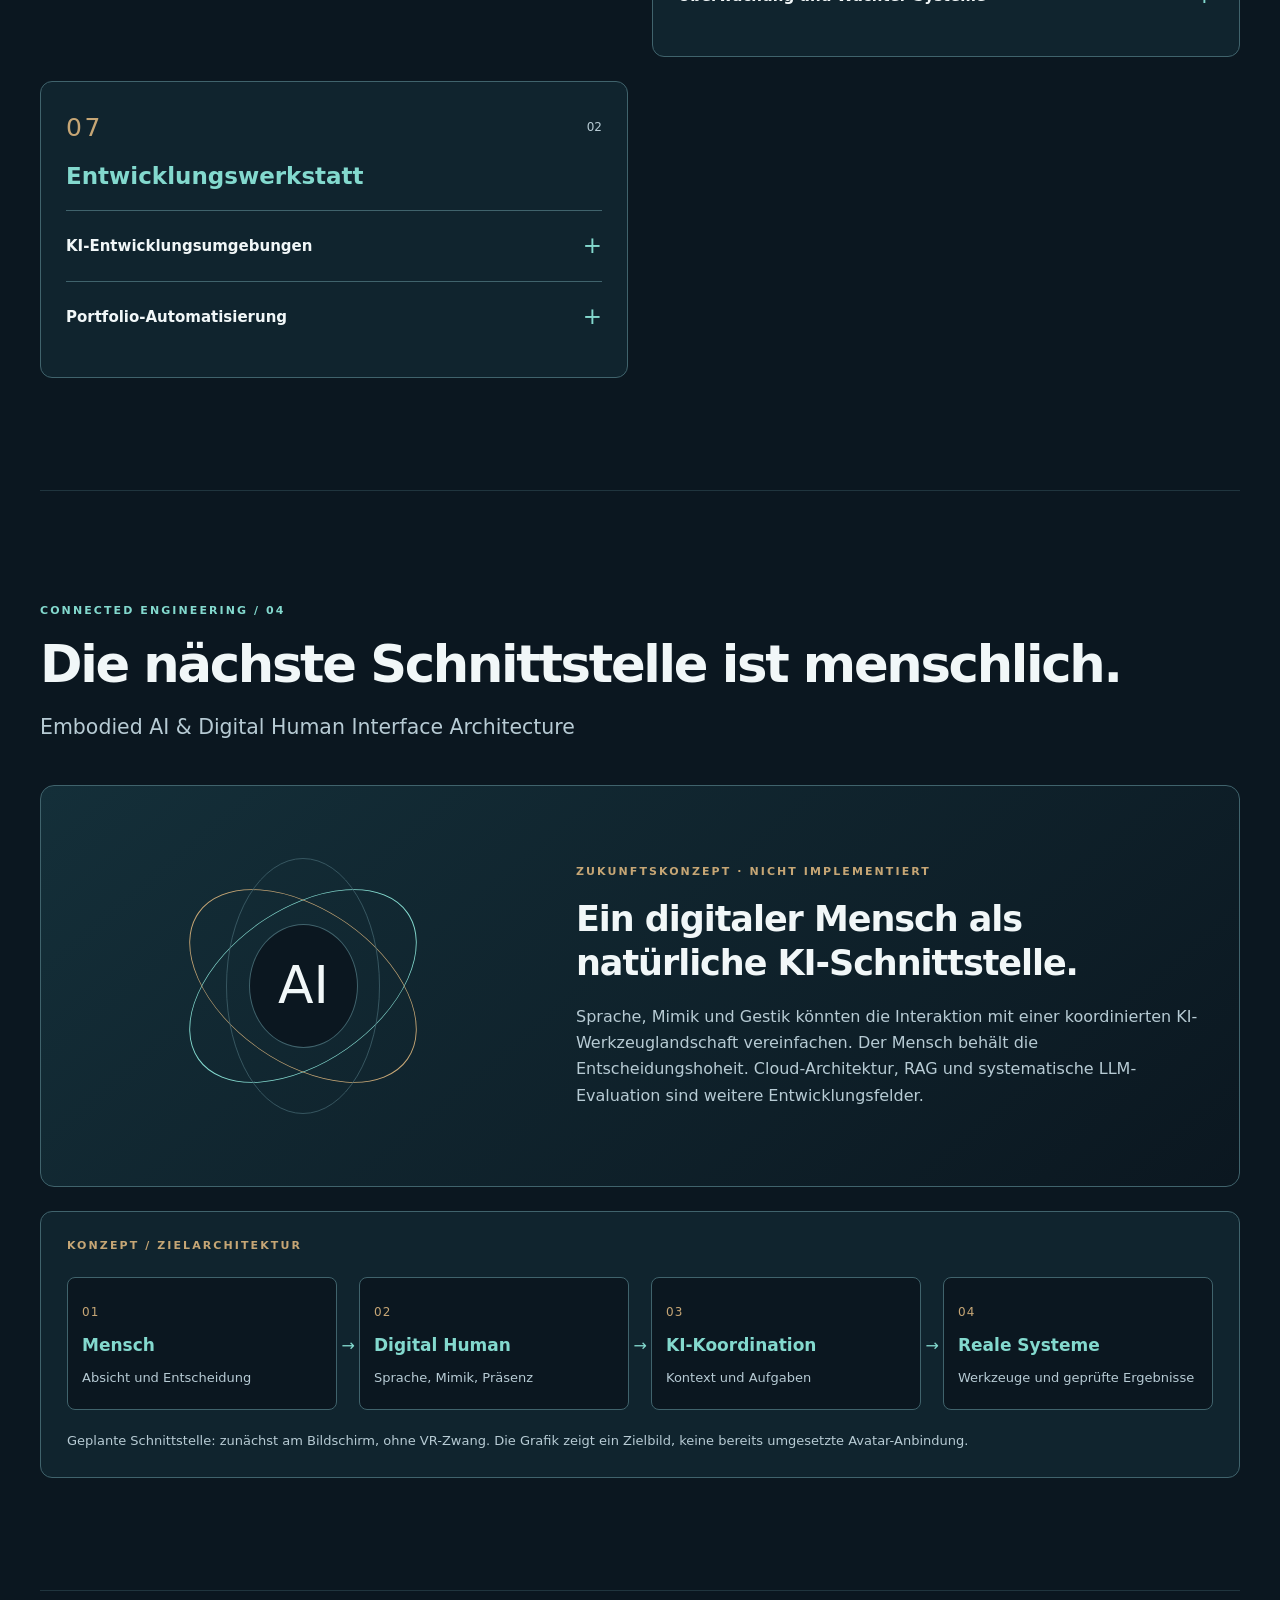
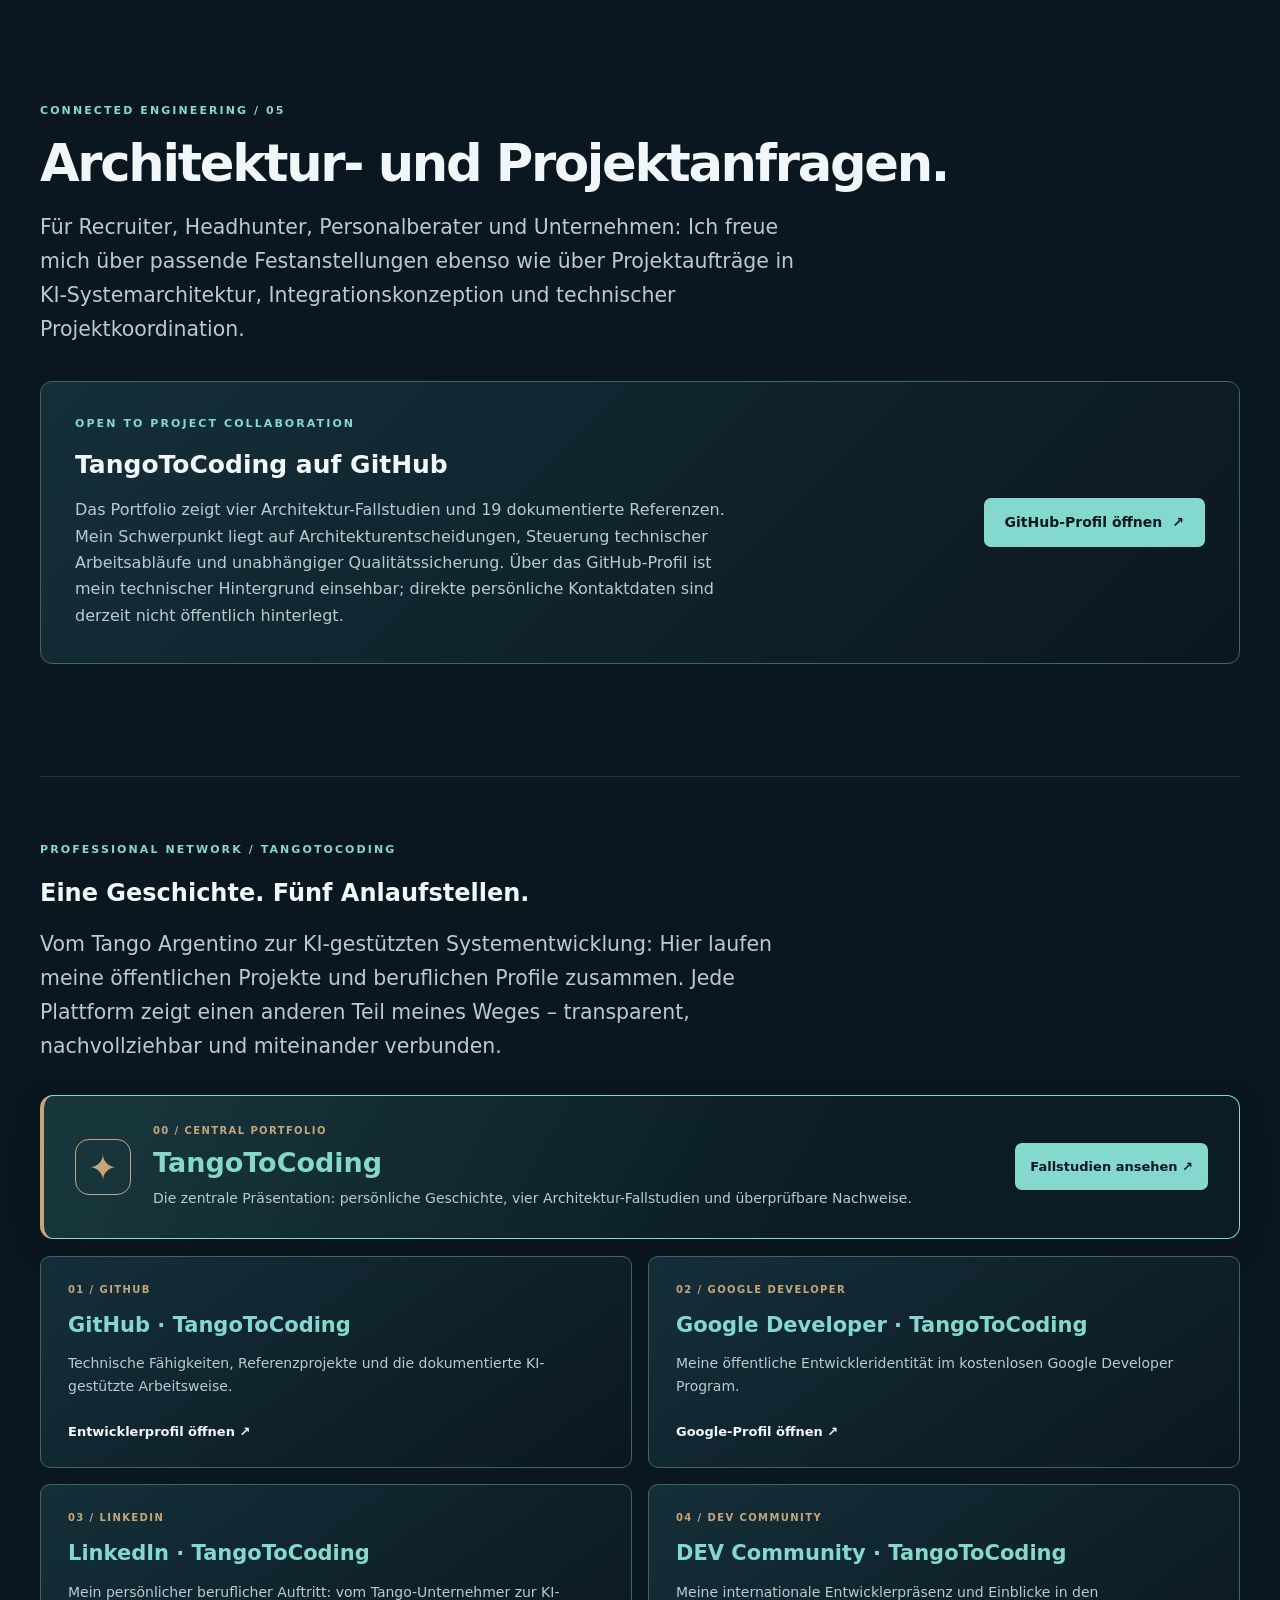
==== commit 9d52c827: "Add governed autonomous engineering case study 7F (DE/EN, diagrams and PDF evidence)" ====
--- a/index.html
+++ b/index.html
@@ -52,8 +52,23 @@
   </div>
   <a class="secondary" href="#project-collaboration"><span lang="de">Projektzusammenarbeit</span><span lang="en">Discuss a project</span></a>
 </section>
-<section id="case-studies" class="section case-section"><div class="eyebrow">CONNECTED ENGINEERING / SPECIAL FEATURE</div><h2><span lang="de">Architektur-Fallstudien</span><span lang="en">Architecture case studies</span></h2><p class="lede"><span lang="de">Vier real dokumentierte Projekte: Architekturentscheidungen, nachvollziehbare technische Prüfungen und klar benannte Grenzen.</span><span lang="en">Four documented projects covering architecture decisions, verifiable technical checks and clearly stated limitations.</span></p><div class="case-grid"><article class="case-card"><div class="case-top"><span class="case-num">7B</span><span class="case-kicker">ARCHITECTURE CASE STUDY</span></div><h3><span lang="de">KI-Orchestrierung</span><span lang="en">AI orchestration</span></h3><p><span lang="de">Eine kontrollierte Zusammenarbeit von KI-Assistenten, Ausführungswerkzeugen und unabhängiger Qualitätssicherung.</span><span lang="en">A controlled interplay of AI assistants, execution tools and independent quality checks.</span></p><p class="case-proof"><span lang="de">Isolierter Reparaturzyklus mit 4/4 Tests; zusätzlich 1.000 unabhängige Prüffälle. Kein zweiter KI-Anbieter in Crossagents nachgewiesen.</span><span lang="en">Isolated repair cycle with 4/4 tests and 1,000 independent test cases. No second AI provider verified within Crossagents.</span></p><div class="case-downloads"><a href="7B_Fallstudie_DE.pdf" type="application/pdf" download><span lang="de">PDF herunterladen · Deutsch</span><span lang="en">Download PDF · German</span></a><a href="7B_Fallstudie_EN.pdf" type="application/pdf" download><span lang="de">PDF herunterladen · Englisch</span><span lang="en">Download PDF · English</span></a></div></article><article class="case-card"><div class="case-top"><span class="case-num">7C</span><span class="case-kicker">ARCHITECTURE CASE STUDY</span></div><h3><span lang="de">Autonome TangoKunstWerk-Werkbank</span><span lang="en">Autonomous TangoKunstWerk workbench</span></h3><p><span lang="de">Architektur einer WordPress-Kursautomatik mit einer Datenbasis, mobiler Vorschau und ausdrücklichen Freigabeschranken.</span><span lang="en">Architecture of a WordPress scheduling workflow with a single data source, mobile preview and explicit approval gates.</span></p><p class="case-proof"><span lang="de">Echte WordPress-Vorschau geprüft; 21/21 isolierte Controller-Tests. Erste produktive Veröffentlichung eines Ausfalls noch offen.</span><span lang="en">Real WordPress preview verified; 21/21 isolated controller tests. First production publication of a schedule exception remains pending.</span></p><div class="case-downloads"><a href="7C_Fallstudie_DE.pdf" type="application/pdf" download><span lang="de">PDF herunterladen · Deutsch</span><span lang="en">Download PDF · German</span></a><a href="7C_Fallstudie_EN.pdf" type="application/pdf" download><span lang="de">PDF herunterladen · Englisch</span><span lang="en">Download PDF · English</span></a></div></article><article class="case-card"><div class="case-top"><span class="case-num">7D</span><span class="case-kicker">ARCHITECTURE CASE STUDY</span></div><h3><span lang="de">Fernsteuerbare Entwicklungsinfrastruktur</span><span lang="en">Remotely operated development infrastructure</span></h3><p><span lang="de">Sicherer geräteübergreifender Zugriff auf eine Windows-Entwicklungswerkbank mit Diagnose und kontrolliertem Werkzeugstart.</span><span lang="en">Secure cross-device access to a Windows development workbench with diagnostics and controlled tool startup.</span></p><p class="case-proof"><span lang="de">17/17 Statusprüfungen; Commander nach realem Neustart ohne Windows-Anmeldung innerhalb von 33 Sekunden online. Smart-Home-Kaltstartkette nicht vollständig abgenommen.</span><span lang="en">17/17 status tests; Commander online 33 seconds after actual restart without Windows sign-in. Full smart-home cold-start chain not yet accepted.</span></p><div class="case-downloads"><a href="7D_Fallstudie_DE.pdf" type="application/pdf" download><span lang="de">PDF herunterladen · Deutsch</span><span lang="en">Download PDF · German</span></a><a href="7D_Fallstudie_EN.pdf" type="application/pdf" download><span lang="de">PDF herunterladen · Englisch</span><span lang="en">Download PDF · English</span></a></div></article><article class="case-card"><div class="case-top"><span class="case-num">7E</span><span class="case-kicker">ARCHITECTURE CASE STUDY</span></div>
+<section id="case-studies" class="section case-section"><div class="eyebrow">CONNECTED ENGINEERING / SPECIAL FEATURE</div><h2><span lang="de">Architektur-Fallstudien</span><span lang="en">Architecture case studies</span></h2><p class="lede"><span lang="de">Fünf real dokumentierte Projekte: Architekturentscheidungen, nachvollziehbare technische Prüfungen und klar benannte Grenzen.</span><span lang="en">Five documented projects covering architecture decisions, verifiable technical checks and clearly stated limitations.</span></p><div class="case-grid"><article class="case-card"><div class="case-top"><span class="case-num">7B</span><span class="case-kicker">ARCHITECTURE CASE STUDY</span></div><h3><span lang="de">KI-Orchestrierung</span><span lang="en">AI orchestration</span></h3><p><span lang="de">Eine kontrollierte Zusammenarbeit von KI-Assistenten, Ausführungswerkzeugen und unabhängiger Qualitätssicherung.</span><span lang="en">A controlled interplay of AI assistants, execution tools and independent quality checks.</span></p><p class="case-proof"><span lang="de">Isolierter Reparaturzyklus mit 4/4 Tests; zusätzlich 1.000 unabhängige Prüffälle. Kein zweiter KI-Anbieter in Crossagents nachgewiesen.</span><span lang="en">Isolated repair cycle with 4/4 tests and 1,000 independent test cases. No second AI provider verified within Crossagents.</span></p><div class="case-downloads"><a href="7B_Fallstudie_DE.pdf" type="application/pdf" download><span lang="de">PDF herunterladen · Deutsch</span><span lang="en">Download PDF · German</span></a><a href="7B_Fallstudie_EN.pdf" type="application/pdf" download><span lang="de">PDF herunterladen · Englisch</span><span lang="en">Download PDF · English</span></a></div></article><article class="case-card"><div class="case-top"><span class="case-num">7C</span><span class="case-kicker">ARCHITECTURE CASE STUDY</span></div><h3><span lang="de">Autonome TangoKunstWerk-Werkbank</span><span lang="en">Autonomous TangoKunstWerk workbench</span></h3><p><span lang="de">Architektur einer WordPress-Kursautomatik mit einer Datenbasis, mobiler Vorschau und ausdrücklichen Freigabeschranken.</span><span lang="en">Architecture of a WordPress scheduling workflow with a single data source, mobile preview and explicit approval gates.</span></p><p class="case-proof"><span lang="de">Echte WordPress-Vorschau geprüft; 21/21 isolierte Controller-Tests. Erste produktive Veröffentlichung eines Ausfalls noch offen.</span><span lang="en">Real WordPress preview verified; 21/21 isolated controller tests. First production publication of a schedule exception remains pending.</span></p><div class="case-downloads"><a href="7C_Fallstudie_DE.pdf" type="application/pdf" download><span lang="de">PDF herunterladen · Deutsch</span><span lang="en">Download PDF · German</span></a><a href="7C_Fallstudie_EN.pdf" type="application/pdf" download><span lang="de">PDF herunterladen · Englisch</span><span lang="en">Download PDF · English</span></a></div></article><article class="case-card"><div class="case-top"><span class="case-num">7D</span><span class="case-kicker">ARCHITECTURE CASE STUDY</span></div><h3><span lang="de">Fernsteuerbare Entwicklungsinfrastruktur</span><span lang="en">Remotely operated development infrastructure</span></h3><p><span lang="de">Sicherer geräteübergreifender Zugriff auf eine Windows-Entwicklungswerkbank mit Diagnose und kontrolliertem Werkzeugstart.</span><span lang="en">Secure cross-device access to a Windows development workbench with diagnostics and controlled tool startup.</span></p><p class="case-proof"><span lang="de">17/17 Statusprüfungen; Commander nach realem Neustart ohne Windows-Anmeldung innerhalb von 33 Sekunden online. Smart-Home-Kaltstartkette nicht vollständig abgenommen.</span><span lang="en">17/17 status tests; Commander online 33 seconds after actual restart without Windows sign-in. Full smart-home cold-start chain not yet accepted.</span></p><div class="case-downloads"><a href="7D_Fallstudie_DE.pdf" type="application/pdf" download><span lang="de">PDF herunterladen · Deutsch</span><span lang="en">Download PDF · German</span></a><a href="7D_Fallstudie_EN.pdf" type="application/pdf" download><span lang="de">PDF herunterladen · Englisch</span><span lang="en">Download PDF · English</span></a></div></article><article class="case-card"><div class="case-top"><span class="case-num">7E</span><span class="case-kicker">ARCHITECTURE CASE STUDY</span></div>
 <h3><span lang="de">Autonome Entwicklungs- und Betriebsplattform</span><span lang="en">Autonomous development and operations platform</span></h3>
 <p><span lang="de">Eine kontrollierte Gesamtarchitektur, die KI-Koordination, Windows-Fernzugriff, Autonomie-Wächter, PowerShell, MCP, WordPress und überprüfbare Freigaben zusammenführt.</span><span lang="en">A governed architecture connecting AI coordination, Windows remote access, a bounded autonomy guardian, PowerShell, MCP, WordPress and evidence-led approval gates.</span></p>
 <p class="case-proof"><span lang="de">10/10 isolierte Integrationsprüfungen, 17/17 Read-only-Statusprüfungen und Commander-Zugang nach Windows-Neustart vor Benutzeranmeldung. Kein universelles autonomes Publishing behauptet.</span><span lang="en">10/10 scoped integration checks, 17/17 read-only status checks and pre-login Commander availability after a real Windows restart. No claim of unrestricted autonomous publishing.</span></p>
-<div class="case-downloads"><a href="7E_Fallstudie_DE.pdf" type="application/pdf" download><span lang="de">PDF herunterladen – Deutsch</span><span lang="en">Download PDF – German</span></a><a href="7E_Fallstudie_EN.pdf" type="application/pdf" download><span lang="de">PDF herunterladen – Englisch</span><span lang="en">Download PDF – English</span></a></div></article></div><p class="case-note"><span lang="de">Die Fallstudien zeigen eigene Konzeption, Koordination und Abnahme zusammen mit KI-gestützter Implementierung. AI Solutions Architect ist mein berufliches Ziel, keine bereits ausgeübte Berufsbezeichnung.</span><span lang="en">The case studies reflect my architecture design, coordination and acceptance work alongside AI-assisted implementation. AI Solutions Architect is my career goal, not a previously held job title.</span></p><div class="private-dossier-panel" id="extended-dossiers"><div class="private-dossier-mark">◆</div><div><div class="eyebrow">EXTENDED ARCHITECTURE DOCUMENTATION</div><h3><span lang="de">Technische Bewerbungsdossiers</span><span lang="en">Technical application dossiers</span></h3><p><span lang="de">Zu diesen vier Referenzprojekten existieren vertiefende technische Dossiers (drei mit fünf Seiten, die neue Plattform mit acht Seiten) mit Systemarchitektur, Entscheidungen, Testnachweisen und Sicherheitsgrenzen. Zugang ausschließlich über einen persönlich übermittelten Freigabelink – ohne zusätzliches Passwort.</span><span lang="en">The three existing case studies have five-page technical dossiers; the new platform case study includes an eight-page technical dossier covering system architecture, design decisions, test evidence and security limitations. Access is available only through a personally shared link – no additional password.</span></p><p class="private-dossier-request"><span lang="de">Zugang auf Anfrage im Rahmen eines beruflichen Austauschs.</span><span lang="en">Access available on request for professional enquiries.</span></p><a href="#contact"><span lang="de">Kontakt und Zugang anfragen</span><span lang="en">Contact and request access</span></a></div></div></section><section id="capabilities" class="section"><div class="eyebrow">CONNECTED ENGINEERING / 03</div><h2><span lang="de">Kompetenzlandschaft</span><span lang="en">Capability landscape</span></h2><p class="lede"><span lang="de">19 dokumentierte Referenzen in sieben Bereichen. Jede Referenz enthält ihren Nachweis und gegebenenfalls offene Grenzen.</span><span lang="en">19 documented references across seven domains. Each includes evidence and limitations where relevant.</span></p><div class="domains"><article class="domain"><div class="domain-top"><span class="number">01</span><span class="count">02</span></div><h3><span lang="de">KI-Architektur</span><span lang="en">AI SYSTEMS</span></h3><details class="reference" id="ref-agent-system"><summary><span><span lang="de">KI-Orchestrierung</span><span lang="en">AI orchestration</span></span><span class="plus" aria-hidden="true">+</span></summary><div class="reference-body"><p><span lang="de">Konzeption einer KI-gestützten Entwicklungsarchitektur mit getrennten Architektur-, Ausführungs- und Prüfrollen. Praktische Koordination von ChatGPT, Claude Code, Codex, Desktop Commander und MCP-Werkzeugen mit kontrollierten Freigaben. Die Architektur verbindet Aufgabenübergabe, Ergebnisrückmeldung, unabhängige Qualitätsprüfung und nachvollziehbare Korrekturschleifen. Ein isolierter Mehragenten-Prüfablauf mit Poracode und Crossagents wurde erprobt.</span><span lang="en">Design of an AI-assisted development architecture with distinct architecture, execution and verification roles. Practical coordination of ChatGPT, Claude Code, Codex, Desktop Commander and MCP tools with controlled approvals. The architecture connects task delegation, result retrieval, independent quality checks and traceable correction loops. An isolated multi-agent verification workflow using Poracode and Crossagents was tested.</span></p><div class="evidence"><b><span lang="de">Dokumentierter Nachweis</span><span lang="en">Documented evidence</span></b><p><span lang="de">In einem isolierten Versuch prüfte ein zweiter Agent die Arbeit des ersten. Sein Ergebnis wurde automatisch an den ursprünglichen Arbeitsablauf zurückgegeben.</span><span lang="en">In an isolated trial, a second agent reviewed the work of the first. Its findings returned automatically to the originating workflow.</span></p></div></div></details><details class="reference" id="ref-custom-assistants"><summary><span><span lang="de">Individuelle KI-Assistenten</span><span lang="en">Custom AI assistants</span></span><span class="plus" aria-hidden="true">+</span></summary><div class="reference-body"><p><span lang="de">Custom GPT Development und AI Assistants: Konzeption eigener spezialisierter ChatGPT-Assistenten für wissenschaftliche Arbeitsaufgaben, insbesondere die strukturierte Beschreibung von Experimenten. Im Mittelpunkt stehen aufgabenbezogene KI-Konfiguration, individuell definierte Anweisungen und die Vorbereitung wiederkehrender wissenschaftlicher Arbeitsabläufe. Dabei geht es um die Konzeption eigener spezialisierter Assistenten und nicht nur um die allgemeine Nutzung von ChatGPT.</span><span lang="en">Custom GPT development and AI assistants: design of specialized ChatGPT assistants for research tasks, particularly structured experiment descriptions. The focus is on AI configuration tailored to specific tasks, individually defined instructions and preparation of recurring scientific workflows. This is about designing specialized assistants, not merely using ChatGPT as a general-purpose tool.</span></p><div class="evidence"><b><span lang="de">Dokumentierter Nachweis</span><span lang="en">Documented evidence</span></b><p><span lang="de">Eine Bildschirmaufnahme und meine eigene Angabe dokumentieren die Einrichtung eines solchen Assistenten. Eine unabhängige Bewertung seiner Antworten steht aus.</span><span lang="en">A screenshot and my own account document the setup of one such assistant. Its responses have yet to undergo independent evaluation.</span></p></div></div></details></article><article class="domain"><div class="domain-top"><span class="number">02</span><span class="count">03</span></div><h3><span lang="de">Web &amp; Automatisierung</span><span lang="en">WEB &amp; AUTOMATION</span></h3><details class="reference" id="ref-tangokunstwerk"><summary><span><span lang="de">Digitale Geschäftsprozesse</span><span lang="en">Digital business operations</span></span><span class="plus" aria-hidden="true">+</span></summary><div class="reference-body"><p><span lang="de">Konzeption und KI-gestützte Umsetzung einer produktiven responsiven Website und einer fernsteuerbaren Entwicklungswerkstatt. Web Development, WordPress Engineering, API-Integration und Business Automation greifen ineinander: automatisierte Kursplanung, mobile Änderungsvorschauen und kontrollierte Freigaben. Software Quality Engineering verbindet PHP- und Browserprüfungen, isolierte End-to-End-Tests, Versionskontrolle und die Prüfung von Wiederherstellungsabläufen.</span><span lang="en">Design and AI-assisted implementation of a live responsive website and remotely operated development workbench. Web development, WordPress engineering, API integration and business automation connect recurring scheduling, mobile change previews and controlled approvals. Software quality engineering combines PHP and browser checks, isolated end-to-end tests, version control and verification of recovery procedures.</span></p><div class="evidence"><b><span lang="de">Dokumentierter Nachweis</span><span lang="en">Documented evidence</span></b><p><span lang="de">Die Dokumentation belegt eine echte WordPress-Vorschau, eine persönliche iPhone-Abnahme und 21 bestandene isolierte HTTP-Tests für Vorschau, Freigabe und Wiederherstellung. Die erste reale produktive Veröffentlichung eines Ausfalls bleibt offen; kein vollständiger WordPress-Restore-Test.</span><span lang="en">Records document a live WordPress preview, personal iPhone acceptance and 21 passed isolated HTTP tests covering preview, approval and recovery. The first actual production publication of an absence remains pending; no full WordPress restore was tested.</span></p></div></div></details><details class="reference" id="ref-meal-planning"><summary><span><span lang="de">Verpflegungsplanung</span><span lang="en">Meal planning application</span></span><span class="plus" aria-hidden="true">+</span></summary><div class="reference-body"><p><span lang="de">Entwicklung einer Webanwendung zur Digitalisierung organisatorischer Planungsprozesse. Die Anwendung verbindet Verpflegungsplanung mit Verwaltungsübersichten, aggregierten statistischen Auswertungen und automatischer Aktualisierung. Damit umfasst das Projekt nicht nur die Gestaltung einer Benutzeroberfläche, sondern auch die strukturierte Aufbereitung von Planungsinformationen und anwendungsbezogene Datenanalyse.</span><span lang="en">Development of a web application to digitize organizational planning workflows. The application combines meal planning, administrative views, aggregated statistics and automatic updates. The project therefore encompasses not only interface design but also structured presentation of planning information and applied data analysis.</span></p><div class="evidence"><b><span lang="de">Dokumentierter Nachweis</span><span lang="en">Documented evidence</span></b><p><span lang="de">Historische Versionsnotizen dokumentieren die Übersichten, statistische Auswertungen und die automatische Aktualisierung der Anwendung.</span><span lang="en">Historical release notes record the administrative views, statistical summaries and automatic application updates.</span></p></div></div></details><details class="reference" id="ref-web-history"><summary><span><span lang="de">Frühere Webentwicklung</span><span lang="en">Early web development</span></span><span class="plus" aria-hidden="true">+</span></summary><div class="reference-body"><p><span lang="de">Frühe praktische Erfahrung in der Webentwicklung, dokumentiert durch ein eigenes HTML-Webprojekt aus dem Jahr 2018. Dieses historische Projekt bildet einen Ausgangspunkt meiner Entwicklung von der klassischen Website-Erstellung hin zu heutigen KI-gestützten Web- und Automatisierungsprojekten. Es wird als früher Erfahrungsnachweis und nicht als aktuelle produktive Anwendung geführt.</span><span lang="en">Early practical experience in web development, documented by an HTML website project from 2018. This historical project marks a starting point in my progression from conventional website creation to present-day AI-assisted web and automation projects. It is presented as evidence of earlier experience, not as a currently operating application.</span></p><div class="evidence"><b><span lang="de">Dokumentierter Nachweis</span><span lang="en">Documented evidence</span></b><p><span lang="de">Die erfassten Projektmetadaten nennen HTML und das Jahr der letzten Änderung.</span><span lang="en">The recorded project metadata identifies HTML and the year of the last update.</span></p></div></div></details></article><article class="domain"><div class="domain-top"><span class="number">03</span><span class="count">05</span></div><h3><span lang="de">Forschungssoftware</span><span lang="en">RESEARCH</span></h3><details class="reference" id="ref-research-assistant"><summary><span><span lang="de">Wissenschaftliche Rechercheassistenz</span><span lang="en">Research assistance</span></span><span class="plus" aria-hidden="true">+</span></summary><div class="reference-body"><p><span lang="de">Konzeption einer wissenschaftlichen Rechercheassistenz mit spezialisierten Prüfwerkzeugen und kontrollierter Ablaufsteuerung. Projektbezogene Zugriffsgrenzen, definierte Schnittstellen und strukturierte Prüfergebnisse verbinden Research Software Engineering mit technischer Qualitätssicherung. Die Architektur trennt Recherchevorbereitung und technische Prüfung von der fachlichen Bewertung wissenschaftlicher Inhalte.</span><span lang="en">Design of a scientific research assistant with specialized verification tools and controlled workflow coordination. Project-specific access boundaries, defined interfaces and structured verification results connect research software engineering with technical quality assurance. The architecture separates research preparation and technical checks from the scholarly evaluation of content.</span></p><div class="evidence"><b><span lang="de">Dokumentierter Nachweis</span><span lang="en">Documented evidence</span></b><p><span lang="de">Eine Prüfung der Implementierung bestätigt getrennte Komponenten für Ablaufsteuerung und Schnittstellenverträge.</span><span lang="en">Inspection of the implementation confirmed separate components for workflow coordination and interface contracts.</span></p></div></div></details><details class="reference" id="ref-research-infrastructure"><summary><span><span lang="de">Forschungsinfrastruktur</span><span lang="en">Research infrastructure</span></span><span class="plus" aria-hidden="true">+</span></summary><div class="reference-body"><p><span lang="de">Konzeption wiederverwendbarer Forschungs- und Projektstrukturen mit besonderem Augenmerk auf Datentrennung, kontrollierte Freigaben und reproduzierbare Arbeitsabläufe. Isolierte, hardwareunabhängige Prüfstände mit synthetischen Testdaten untersuchen erwartete Warnungen und fehlerhafte Eingaben. Strukturvalidierung, positive Kontrollfälle und nachvollziehbare Prüfberichte verbinden Sandbox Testing mit experimenteller Qualitätssicherung.</span><span lang="en">Design of reusable research and project structures emphasizing data separation, controlled approvals and reproducible workflows. Isolated, hardware-independent test environments use synthetic data to examine expected warnings and deliberately invalid inputs. Structural validation, positive controls and traceable test reports combine sandbox testing with experimental quality assurance.</span></p><div class="evidence"><b><span lang="de">Dokumentierter Nachweis</span><span lang="en">Documented evidence</span></b><p><span lang="de">Ein dokumentierter CSV-Prüfstand enthält absichtlich fehlerhafte Eingaben, 20 erwartete Warnungen und einen positiven Kontrollfall. Die Dokumentation bestätigt die Trennung von synthetischen Testdateien und echten Forschungsdaten.</span><span lang="en">A documented CSV test environment includes deliberately faulty inputs, 20 expected warnings and a positive control. The documentation confirms separation of synthetic test files from real research data.</span></p></div></div></details><details class="reference" id="ref-experimental-software"><summary><span><span lang="de">Laborsoftware und Instrumentierung</span><span lang="en">Laboratory software and instrumentation</span></span><span class="plus" aria-hidden="true">+</span></summary><div class="reference-body"><p><span lang="de">KI-gestützte Entwicklung portabler Python- und PsychoPy-Laborsoftware mit Schnittstellen für EEG-Ereignismarker über LSL und Parallelport, Simulationsmodus, automatisierter technischer Vorprüfung und Hardwaretests. Scientific Instrumentation verbindet experimentelle Programmierung, Software-Hardware-Integration und die Vorbereitung realer Laborbedingungen. Die Software wurde auf einem Forschungs-Laptop für den vorgesehenen Laboreinsatz eingerichtet.</span><span lang="en">AI-assisted development of portable Python and PsychoPy laboratory software with EEG event marker interfaces using LSL and parallel ports, simulation mode, automated preflight checks and hardware tests. Scientific instrumentation combines experimental programming, software-hardware integration and preparation for real laboratory conditions. The software was configured on a research laptop for its intended laboratory use.</span></p><div class="evidence"><b><span lang="de">Dokumentierter Nachweis</span><span lang="en">Documented evidence</span></b><p><span lang="de">Die Implementierung belegt Vorprüfungen und Hardware-Testfunktionen. Eine Bedienanleitung dokumentiert die Vorbereitung mit Presentation. Die Abnahme an der Laborhardware ist offen.</span><span lang="en">Implementation records confirm preflight checks and hardware test routines. An operating guide documents preparation with Presentation. Final acceptance on laboratory hardware remains open.</span></p></div></div></details><details class="reference" id="ref-experiment-workbench"><summary><span><span lang="de">Experimentelle Forschungswerkstatt</span><span lang="en">Experimental research workbench</span></span><span class="plus" aria-hidden="true">+</span></summary><div class="reference-body"><p><span lang="de">Konzeption strukturierter Arbeitsumgebungen für experimentelle Forschung. Getrennte Bereiche für Vorbereitung, Erprobung und freigegebene Arbeit schaffen klare Zuständigkeiten und kontrollierbare Übergänge. Die Kompetenz verbindet wissenschaftliche Arbeitsorganisation, technische Projektstruktur und Freigabemanagement, ohne experimentelle Inhalte oder Forschungsdaten offenzulegen.</span><span lang="en">Design of structured work environments for experimental research. Separate areas for preparation, trials and approved work establish clear responsibilities and controlled transitions. This combines scientific workflow organization, technical project structure and approval management without disclosing experimental content or research data.</span></p><div class="evidence"><b><span lang="de">Dokumentierter Nachweis</span><span lang="en">Documented evidence</span></b><p><span lang="de">Zwei geprüfte Verzeichnisstrukturen und die zugehörigen Rollen- und Freigaberegeln dokumentieren diese Arbeitsweise.</span><span lang="en">Two inspected workspace structures and their accompanying role and approval rules document this approach.</span></p></div></div></details><details class="reference" id="ref-literature-tool"><summary><span><span lang="de">Literaturarbeit</span><span lang="en">Literature workflow helper</span></span><span class="plus" aria-hidden="true">+</span></summary><div class="reference-body"><p><span lang="de">Konzeption einer lokalen wissenschaftlichen Webanwendung zur strukturierten Vorbereitung von Literaturrecherchen und Quellenprüfungen. Der Schwerpunkt liegt auf wiederverwendbaren Rechercheanfragen, nachvollziehbaren Arbeitsaufträgen und einer klaren Trennung von technischer Unterstützung und wissenschaftlicher Beurteilung. Die Anwendung bereitet Rechercheprozesse vor; die inhaltliche Bewertung bleibt beim Anwender.</span><span lang="en">Design of a local scientific web application for the structured preparation of literature searches and source verification. Its focus is on reusable research requests, traceable tasks and a clear separation of technical assistance from scholarly judgment. The application prepares research workflows; the researcher remains responsible for evaluating the content.</span></p><div class="evidence"><b><span lang="de">Dokumentierter Nachweis</span><span lang="en">Documented evidence</span></b><p><span lang="de">Die ursprüngliche Funktionsbeschreibung belegt die Vorbereitung von Anfragen. Die fachliche Bewertung der Quellen übernimmt der Anwender.</span><span lang="en">The original functional description documents request preparation. The researcher evaluates the sources.</span></p></div></div></details></article><article class="domain"><div class="domain-top"><span class="number">04</span><span class="count">04</span></div><h3><span lang="de">Daten &amp; Analyse</span><span lang="en">DATA</span></h3><details class="reference" id="ref-database-engineering"><summary><span><span lang="de">Datenbankentwicklung</span><span lang="en">Database engineering</span></span><span class="plus" aria-hidden="true">+</span></summary><div class="reference-body"><p><span lang="de">Konzeption lokaler Datenhaltung und spezialisierter Datenbank-Prüfwerkzeuge für wissenschaftliche Software. Database Engineering umfasst hier die strukturierte Trennung von Datenhaltung, lesendem Zugriff und technischen Integritätsprüfungen. Der dokumentierte Entwicklungsstand bildet die Grundlage für kontrollierbare Datenzugriffe und nachvollziehbare Datenqualität, ohne vertrauliche Datenbankinhalte offenzulegen.</span><span lang="en">Design of local data persistence and specialized database verification tools for research software. Database engineering here encompasses the structured separation of data storage, read-only access and technical integrity checks. The documented development state supports controlled data access and traceable data quality without exposing confidential database contents.</span></p><div class="evidence"><b><span lang="de">Dokumentierter Nachweis</span><span lang="en">Documented evidence</span></b><p><span lang="de">Die geprüfte Werkzeugstruktur und ein zugehöriger Integritätstest dokumentieren eine eigenständige Komponente für lesende Datenbankzugriffe.</span><span lang="en">The inspected tool structure and an associated integrity test document a dedicated component for read-only database access.</span></p></div></div></details><details class="reference" id="ref-external-data-integration"><summary><span><span lang="de">Externe Datenanbindung</span><span lang="en">External data integration</span></span><span class="plus" aria-hidden="true">+</span></summary><div class="reference-body"><p><span lang="de">Integration externer Datenquellen und Cloud-Dienste in Web- und Forschungsanwendungen. Dokumentiert sind Firebase im Webprojekt sowie spezialisierte Prüfkomponenten für wissenschaftliche Quellen, Literaturverwaltung und Cloud-Synchronisierung. Die Kompetenz verbindet API-Integration, strukturierte Informationsabrufe und Smoke-Tests; einzelne Quellenprüfungen werden von kombinierten Abrufen unterschieden.</span><span lang="en">Integration of external data sources and cloud services in web and research applications. Documentation identifies Firebase in the web project and specialized verification components for research sources, reference management and cloud synchronization. This combines API integration, structured information retrieval and smoke testing, distinguishing individual source checks from combined requests.</span></p><div class="evidence"><b><span lang="de">Dokumentierter Nachweis</span><span lang="en">Documented evidence</span></b><p><span lang="de">Versionsnotizen belegen Firebase in einer Webanwendung. Ein Smoke-Test protokolliert einen erfolgreichen Metadatenabruf bei Crossref. Der kombinierte Quellentest dokumentiert Einschränkungen.</span><span lang="en">Release notes document Firebase in a web application. A smoke test records a successful metadata request to Crossref. The combined-source test records limitations.</span></p></div></div></details><details class="reference" id="ref-data-analysis"><summary><span><span lang="de">Datenanalyse</span><span lang="en">Data analysis</span></span><span class="plus" aria-hidden="true">+</span></summary><div class="reference-body"><p><span lang="de">Praktische Beschäftigung mit Python-basierter Datenaufbereitung, Analyse und Visualisierung. Das dokumentierte Projekt verbindet die Verarbeitung strukturierter Daten mit der verständlichen Darstellung von Ergebnissen. Der Schwerpunkt liegt auf der methodischen Aufbereitung von Informationen als Grundlage für weiterführende Analysen und nachvollziehbare Ergebnisdarstellungen.</span><span lang="en">Practical experience with Python-based data preparation, analysis and visualization. The documented project connects the processing of structured data with clear presentation of results. Its focus is on methodical preparation of information to support further analysis and traceable presentation of findings.</span></p><div class="evidence"><b><span lang="de">Dokumentierter Nachweis</span><span lang="en">Documented evidence</span></b><p><span lang="de">Die ursprüngliche technische Beschreibung des Python-Werkzeugs dokumentiert die drei Arbeitsschritte.</span><span lang="en">The original technical description of the Python tool documents these three stages.</span></p></div></div></details><details class="reference" id="ref-reinforcement-history"><summary><span><span lang="de">Reinforcement-Learning-Erkundung</span><span lang="en">Reinforcement learning exploration</span></span><span class="plus" aria-hidden="true">+</span></summary><div class="reference-body"><p><span lang="de">Frühe Auseinandersetzung mit Reinforcement Learning im Rahmen eines eigenen Programmier- und Lernprojekts aus dem Jahr 2018. Der historische Nachweis ergänzt meine heutigen KI-Kompetenzen um einen dokumentierten Ausgangspunkt im Bereich maschineller Lernverfahren. Konkrete Modellleistungen oder experimentelle Ergebnisse werden nicht beansprucht.</span><span lang="en">Early exploration of reinforcement learning through a personal programming and study project in 2018. This historical reference complements my present AI competencies with a documented starting point in machine learning. No specific model performance or experimental outcomes are claimed.</span></p><div class="evidence"><b><span lang="de">Dokumentierter Nachweis</span><span lang="en">Documented evidence</span></b><p><span lang="de">Projektmetadaten und Zeitstempel belegen Thema und Zeitraum. Ergebnisse zur Modellleistung sind offen.</span><span lang="en">Project metadata and timestamps establish the topic and period. Model performance remains unverified.</span></p></div></div></details></article><article class="domain"><div class="domain-top"><span class="number">05</span><span class="count">01</span></div><h3><span lang="de">Fernzugriff</span><span lang="en">INFRASTRUCTURE</span></h3><details class="reference" id="ref-remote-work"><summary><span><span lang="de">Fernzugriff</span><span lang="en">Remote system integration</span></span><span class="plus" aria-hidden="true">+</span></summary><div class="reference-body"><p><span lang="de">Aufbau einer geräteübergreifenden Entwicklungsinfrastruktur mit kontrolliertem Fernzugriff, Smartphone-Bedienung und automatisiertem Werkzeugstart. Remote Infrastructure und Mobile AI Operations verbinden sichere Netzwerkzugänge, Windows-Systemintegration und fernsteuerbare KI-Werkzeuge. Ein lesender Statuskern bewertet Betriebsbereitschaft, erkennt unerwünschte Mehrfachinstanzen und trennt Diagnose konsequent von Systemänderungen.</span><span lang="en">Setup of a multi-device development infrastructure with controlled remote access, smartphone operation and automated tool startup. Remote infrastructure and mobile AI operations combine secure network access, Windows integration and remotely operated AI tools. A read-only status component evaluates readiness, detects unintended duplicate instances and separates diagnostics from system changes.</span></p><div class="evidence"><b><span lang="de">Dokumentierter Nachweis</span><span lang="en">Documented evidence</span></b><p><span lang="de">Das Startprotokoll dokumentiert erfolgreichen Windows-Werkzeugautostart, eine lesende Live-Diagnose und 17 bestandene Prüfungen des Statuskerns. Die vollständige Abnahme der Stromfernsteuerung steht aus.</span><span lang="en">Startup records document successful Windows tool startup, read-only live diagnostics and 17 passed checks of the status component. Acceptance of the complete remote power-control workflow remains pending.</span></p></div></div></details></article><article class="domain"><div class="domain-top"><span class="number">06</span><span class="count">02</span></div><h3><span lang="de">Betriebssicherheit</span><span lang="en">RELIABILITY</span></h3><details class="reference" id="ref-backup-workflow"><summary><span><span lang="de">Datensicherung und Betriebssicherheit</span><span lang="en">Backup and operational resilience</span></span><span class="plus" aria-hidden="true">+</span></summary><div class="reference-body"><p><span lang="de">Konzeption und KI-gestützte Umsetzung einer umfangreichen Datensicherungsautomatik zwischen mehreren Arbeitsgeräten und Netzwerkspeicher. Automatisierte Vorprüfungen, Änderungserkennung, kontrollierte Dateiübertragung ohne standardmäßiges Löschen, Integritätskontrollen und Sperrmechanismen schützen vor widersprüchlichen Arbeitsständen. Arbeitsstart und Abschluss einschließlich Backup wurden auf beiden Geräten erfolgreich getestet.</span><span lang="en">Design and AI-assisted implementation of a substantial backup automation system across multiple workstations and network storage. Automated preflight checks, change detection, controlled file transfers without default deletion, integrity checks and locking mechanisms protect against conflicting working states. Start and end of work, including backup, were successfully tested on both devices.</span></p><div class="evidence"><b><span lang="de">Dokumentierter Nachweis</span><span lang="en">Documented evidence</span></b><p><span lang="de">Historische Funktionsprotokolle bestätigen auf beiden Geräten Arbeitsbeginn und Arbeitsabschluss mit Sicherung. Ein weiterer Test dokumentiert den kontrollierten Nachlauf nach einer Unterbrechung.</span><span lang="en">Historical test records confirm session start and end-of-session backup on both devices. A separate test documents controlled catch-up after an interruption.</span></p></div></div></details><details class="reference" id="ref-monitoring-watchdog"><summary><span><span lang="de">Überwachung und Wächter-Systeme</span><span lang="en">Monitoring and watchdog engineering</span></span><span class="plus" aria-hidden="true">+</span></summary><div class="reference-body"><p><span lang="de">Entwicklung von Zustandsüberwachung, Wächter-Komponenten und präventiven Integritätskontrollen. Selektive Vorher-Nachher-Dateifingerabdrücke machen unerwartete Änderungen erkennbar; Richtungs- und Konfliktschutz sichern Dateiübertragungen ab. Isolierte Testfälle mit künstlichen Dateien unterstützen die reproduzierbare Prüfung kritischer Situationen. Im Mittelpunkt stehen Reliability Engineering, präventiver Schutz und nachvollziehbare Fehlerdiagnose.</span><span lang="en">Development of state monitoring, watchdog components and preventive integrity checks. Selective before-and-after file fingerprints reveal unexpected changes; direction and conflict safeguards protect file transfers. Isolated test cases using synthetic files support reproducible checks of critical situations. The focus is on reliability engineering, preventive safeguards and traceable fault diagnosis.</span></p><div class="evidence"><b><span lang="de">Dokumentierter Nachweis</span><span lang="en">Documented evidence</span></b><p><span lang="de">Die Testdefinitionen umfassen 29 Fälle für Dateifingerabdrücke und acht für den Richtungsschutz. Ein separater Betriebsbericht belegt einen erfolgreichen Arbeitsdurchlauf.</span><span lang="en">The test definitions cover 29 file-fingerprint cases and eight transfer-direction cases. A separate operational report confirms one successful work session.</span></p></div></div></details></article><article class="domain"><div class="domain-top"><span class="number">07</span><span class="count">02</span></div><h3><span lang="de">Entwicklungswerkstatt</span><span lang="en">DEVOPS</span></h3><details class="reference" id="ref-development-environment"><summary><span><span lang="de">KI-Entwicklungsumgebungen</span><span lang="en">AI development environments</span></span><span class="plus" aria-hidden="true">+</span></summary><div class="reference-body"><p><span lang="de">Einrichtung und praktische Nutzung von Python-Entwicklungsumgebungen mit VS Code, Cursor und KI-Entwicklungswerkzeugen. Projektbezogene Konfigurationen, getrennte Arbeitsbereiche und die Koordination unterschiedlicher Werkzeuge unterstützen kontrollierte Entwicklungsprozesse. Die Kompetenz verbindet Entwicklungsinfrastruktur, KI-gestützte Programmierung und technische Qualitätssicherung statt einer bloßen Nutzung einzelner Editoren.</span><span lang="en">Setup and practical use of Python development environments with VS Code, Cursor and AI development tools. Project-specific configurations, separated workspaces and coordination across tools support controlled development workflows. This combines development infrastructure, AI-assisted programming and technical quality assurance rather than simply using individual editors.</span></p><div class="evidence"><b><span lang="de">Dokumentierter Nachweis</span><span lang="en">Documented evidence</span></b><p><span lang="de">Ein eingerichtetes Testprojekt, die installierten Werkzeuge und die Werkstattdokumentation belegen die projektbezogene Einrichtung.</span><span lang="en">A configured test project, the installed tools and workbench documentation establish the project-specific setup.</span></p></div></div></details><details class="reference" id="ref-portfolio"><summary><span><span lang="de">Portfolio-Automatisierung</span><span lang="en">Portfolio automation</span></span><span class="plus" aria-hidden="true">+</span></summary><div class="reference-body"><p><span lang="de">Entwicklung einer lokalen GitHub-Portfolio-Werkstatt mit API-Inventarisierung, strukturiertem Register, zweisprachiger Ausgabe, Versionsarchiven, automatisierten Tests und hashbasierter Paketprüfung. Ein beschränkter Transferprozess schützt bestehende Repositories und verlangt konkrete Freigaben. Die technische Kompetenz verbindet Dokumentationsautomatisierung, Repository Management, Qualitätssicherung und kontrollierte Auslieferung.</span><span lang="en">Development of a local GitHub portfolio workbench with API inventory, a structured registry, bilingual output, version archives, automated tests and hash-based package verification. A restricted transfer process protects existing repositories and requires specific approval. This combines documentation automation, repository management, quality assurance and controlled delivery.</span></p><div class="evidence"><b><span lang="de">Dokumentierter Nachweis</span><span lang="en">Documented evidence</span></b><p><span lang="de">Für eine übertragene Fassung wurden alle 36 Portfolio-Dateien auf GitHub zurückgelesen und mit der geprüften lokalen Fassung verglichen.</span><span lang="en">For one delivered version, all 36 portfolio files were read back from GitHub and compared with the reviewed local version.</span></p></div></div></details></article></div></section><section id="vision" class="section"><div class="eyebrow">CONNECTED ENGINEERING / 04</div><h2><span lang="de">Die nächste Schnittstelle ist menschlich.</span><span lang="en">The next interface is human.</span></h2><p class="lede"><span lang="de">Embodied AI &amp; Digital Human Interface Architecture</span><span lang="en">Embodied AI &amp; Digital Human Interface Architecture</span></p><div class="vision-panel"><div class="vision-orbit" aria-hidden="true"><div class="orbit a"></div><div class="orbit b"></div><div class="orbit c"></div><div class="core">AI</div></div><div><div class="eyebrow gold"><span lang="de">ZUKUNFTSKONZEPT · NICHT IMPLEMENTIERT</span><span lang="en">FUTURE CONCEPT · NOT IMPLEMENTED</span></div><h3><span lang="de">Ein digitaler Mensch als natürliche KI-Schnittstelle.</span><span lang="en">A digital human as a natural AI interface.</span></h3><p><span lang="de">Sprache, Mimik und Gestik könnten die Interaktion mit einer koordinierten KI-Werkzeuglandschaft vereinfachen. Der Mensch behält die Entscheidungshoheit. Cloud-Architektur, RAG und systematische LLM-Evaluation sind weitere Entwicklungsfelder.</span><span lang="en">Speech, expression and gesture could simplify interaction with coordinated AI tools. Human decision authority remains central. Cloud architecture, RAG and systematic LLM evaluation are further development areas.</span></p></div></div><div class="vision-target"><div class="eyebrow gold"><span lang="de">KONZEPT / ZIELARCHITEKTUR</span><span lang="en">CONCEPT / TARGET ARCHITECTURE</span></div><div class="vision-map"><div class="vision-node"><span class="number">01</span><h3><span lang="de">Mensch</span><span lang="en">Human</span></h3><p><span lang="de">Absicht und Entscheidung</span><span lang="en">Intent and decision</span></p></div><div class="vision-node"><span class="number">02</span><h3><span lang="de">Digital Human</span><span lang="en">Digital human</span></h3><p><span lang="de">Sprache, Mimik, Präsenz</span><span lang="en">Speech, expression, presence</span></p></div><div class="vision-node"><span class="number">03</span><h3><span lang="de">KI-Koordination</span><span lang="en">AI coordination</span></h3><p><span lang="de">Kontext und Aufgaben</span><span lang="en">Context and tasks</span></p></div><div class="vision-node"><span class="number">04</span><h3><span lang="de">Reale Systeme</span><span lang="en">Real systems</span></h3><p><span lang="de">Werkzeuge und geprüfte Ergebnisse</span><span lang="en">Tools and verified outcomes</span></p></div></div><p class="flow-note"><span lang="de">Geplante Schnittstelle: zunächst am Bildschirm, ohne VR-Zwang. Die Grafik zeigt ein Zielbild, keine bereits umgesetzte Avatar-Anbindung.</span><span lang="en">Planned interface: initially on a screen, without requiring VR. This diagram represents a target concept, not an implemented avatar integration.</span></p></div></section><section id="contact" class="section"><div class="eyebrow">CONNECTED ENGINEERING / 05</div><h2><span lang="de">Architektur- und Projektanfragen.</span><span lang="en">Architecture and project enquiries.</span></h2><p class="lede"><span lang="de">Für Recruiter, Headhunter, Personalberater und Unternehmen: Ich freue mich über passende Festanstellungen ebenso wie über Projektaufträge in KI-Systemarchitektur, Integrationskonzeption und technischer Projektkoordination.</span><span lang="en">For recruiters, executive search consultants, staffing specialists and companies: I welcome suitable permanent positions as well as project assignments in AI solution design, systems integration and technical project coordination.</span></p><div class="contact-panel"><div><div class="eyebrow">OPEN TO PROJECT COLLABORATION</div><h3><span lang="de">TangoToCoding auf GitHub</span><span lang="en">TangoToCoding on GitHub</span></h3><p><span lang="de">Das Portfolio zeigt vier Architektur-Fallstudien und 19 dokumentierte Referenzen. Mein Schwerpunkt liegt auf Architekturentscheidungen, Steuerung technischer Arbeitsabläufe und unabhängiger Qualitätssicherung. Über das GitHub-Profil ist mein technischer Hintergrund einsehbar; direkte persönliche Kontaktdaten sind derzeit nicht öffentlich hinterlegt.</span><span lang="en">The portfolio presents four architecture case studies and 19 documented references. My focus is solution design, coordination of technical workflows and independent quality assurance. My technical background is available through GitHub; direct personal contact details are not currently published.</span></p></div><a class="primary" href="https://github.com/TangoToCoding" rel="noopener noreferrer"><span lang="de">GitHub-Profil öffnen</span><span lang="en">Open GitHub profile</span> ↗</a></div></section><section id="professional-network" class="network-section network-five" aria-labelledby="network-heading"><div class="eyebrow">PROFESSIONAL NETWORK / TANGOTOCODING</div><h2 id="network-heading"><span lang="de">Eine Geschichte. Fünf Anlaufstellen.</span><span lang="en">One story. Five connected destinations.</span></h2><p class="lede"><span lang="de">Vom Tango Argentino zur KI-gestützten Systementwicklung: Hier laufen meine öffentlichen Projekte und beruflichen Profile zusammen. Jede Plattform zeigt einen anderen Teil meines Weges – transparent, nachvollziehbar und miteinander verbunden.</span><span lang="en">From Argentine tango to AI-assisted engineering: my public projects and professional profiles come together here. Each platform shows a different part of my journey – transparent, verifiable and interconnected.</span></p><div class="network-five-hub"><span class="network-five-emblem" aria-hidden="true">✦</span><div class="network-five-hub-content"><span class="network-index">00 / CENTRAL PORTFOLIO</span><strong>TangoToCoding</strong><span class="network-description"><span lang="de">Die zentrale Präsentation: persönliche Geschichte, vier Architektur-Fallstudien und überprüfbare Nachweise.</span><span lang="en">The central home: personal background, four architecture case studies and verifiable evidence.</span></span></div><a class="network-five-hub-link" href="#case-studies"><span lang="de">Fallstudien ansehen ↗</span><span lang="en">Explore case studies ↗</span></a></div><div class="network-grid network-five-grid"><a class="network-tile" href="https://github.com/TangoToCoding" target="_blank" rel="noopener noreferrer"><span class="network-index">01 / GITHUB</span><strong>GitHub · TangoToCoding</strong><span class="network-description"><span lang="de">Technische Fähigkeiten, Referenzprojekte und die dokumentierte KI-gestützte Arbeitsweise.</span><span lang="en">Technical capabilities, reference projects and documented AI-assisted engineering practice.</span></span><span class="network-link"><span lang="de">Entwicklerprofil öffnen ↗</span><span lang="en">Open developer profile ↗</span></span></a><a class="network-tile" href="https://g.dev/tangotocoding" target="_blank" rel="noopener noreferrer"><span class="network-index">02 / GOOGLE DEVELOPER</span><strong>Google Developer · TangoToCoding</strong><span class="network-description"><span lang="de">Meine öffentliche Entwickleridentität im kostenlosen Google Developer Program.</span><span lang="en">My public developer identity in the free Google Developer Program.</span></span><span class="network-link"><span lang="de">Google-Profil öffnen ↗</span><span lang="en">Open Google profile ↗</span></span></a><a class="network-tile" href="https://www.linkedin.com/in/tango-dancer-882375410/" target="_blank" rel="noopener noreferrer"><span class="network-index">03 / LINKEDIN</span><strong>LinkedIn · TangoToCoding</strong><span class="network-description"><span lang="de">Mein persönlicher beruflicher Auftritt: vom Tango-Unternehmer zur KI-gestützten Systemgestaltung.</span><span lang="en">My professional profile: from tango entrepreneur to AI-assisted systems design.</span></span><span class="network-link"><span lang="de">LinkedIn-Profil öffnen ↗</span><span lang="en">Open LinkedIn profile ↗</span></span></a><a class="network-tile" href="https://dev.to/tangotocoding" target="_blank" rel="noopener noreferrer"><span class="network-index">04 / DEV COMMUNITY</span><strong>DEV Community · TangoToCoding</strong><span class="network-description"><span lang="de">Meine internationale Entwicklerpräsenz und Einblicke in den autodidaktischen technischen Weg.</span><span lang="en">My international developer presence and insights into a self-directed engineering journey.</span></span><span class="network-link"><span lang="de">DEV-Profil öffnen ↗</span><span lang="en">Open DEV profile ↗</span></span></a></div><p class="network-five-footnote"><span lang="de">Ein beruflicher Weg, keine erfundenen Titel. Technische Nachweise und klare Grenzen bleiben der Mittelpunkt.</span><span lang="en">One career journey, no invented titles. Technical evidence and explicit boundaries remain central.</span></p></section><section id="operational-architecture" class="section"><div class="eyebrow">CONNECTED ENGINEERING / TESTED SYSTEMS</div><h2><span lang="de">Unsere KI-Architektur im Praxistest.</span><span lang="en">Our field-tested AI architecture.</span></h2><p class="lede"><span lang="de">Sicherer Fernzugriff, begrenzte autonome Werkzeugwahl und nachprüfbare Qualität.</span><span lang="en">Secure remote access, bounded autonomous tool selection and verifiable quality.</span></p><div class="tango-ai-images"><img class="tango-ai-de" lang="de" src="ai-architecture-de.svg" width="1280" height="1030" loading="lazy" decoding="async" alt="KI-Orchestrierung mit ChatGPT, Autonomie-Wächter, Commander, Windows-Brücke und überprüftem WordPress-Lesezugang."><img class="tango-ai-en" lang="en" src="ai-architecture-en.svg" width="1280" height="1030" loading="lazy" decoding="async" alt="AI orchestration with ChatGPT, autonomy guardian, Commander, Windows bridge and verified WordPress read access."></div><p class="tango-ai-expand"><a lang="de" href="ai-architecture-de.svg" target="_blank" rel="noopener noreferrer">Architekturgrafik groß öffnen ↗</a><a lang="en" href="ai-architecture-en.svg" target="_blank" rel="noopener noreferrer">Open full-size architecture diagram ↗</a></p><div class="arch-story-wrap"><div class="arch-story" lang="de"><div class="arch-story-header"><div class="arch-story-eyebrow">ARCHITEKTUR ERKLÄRT</div><h3>Wie die Architektur tatsächlich zusammenarbeitet</h3><p>Die Grafik zeigt keine einzelne „alleskönnende KI“, sondern eine bewusst aufgeteilte Werkzeugkette. Meine Rolle liegt in Konzeption, Anforderungen, Sicherheitsregeln und Abnahme; KI unterstützt die technische Ausführung.</p></div><div class="arch-story-grid"><article class="arch-story-card"><h4>01 · Menschliche Verantwortung</h4><p>Der Auftraggeber bestimmt Ziel und Grenzen. Vor produktiven Änderungen gelten klare Freigaben. Die abschließende Entscheidung – insbesondere über öffentliche Veröffentlichungen – bleibt beim Menschen.</p></article><article class="arch-story-card"><h4>02 · ChatGPT als Chefarchitekt</h4><p>ChatGPT liest bestehende Projektstände, zerlegt Aufgaben, wählt geeignete Werkzeuge und organisiert unabhängige Ergebnisprüfungen. Ein Modellbericht allein ist dabei kein Beweis für einen erfolgreichen Einsatz.</p></article><article class="arch-story-card"><h4>03 · Autonomie- und Startwächter</h4><p>Begrenzte Automatiken prüfen den zulässigen Arbeitsumfang, den Systemzustand und die Erreichbarkeit. Ein Boot-Wächter stellt die Remote-Verbindung nach dem Windows-Start bereit; lesende Diagnose wird von Änderungen getrennt.</p></article><article class="arch-story-card"><h4>04 · Werkzeuge und Schnittstellen</h4><p>PowerShell, die Windows-Brücke und Desktop Commander verbinden die Koordination mit PC-ANDREAS. Bei echtem Mehrwert arbeitet ein gezielt beauftragter Claude-Code-Handwerker oder ein spezialisiertes MCP-Werkzeug; parallele Schreibkonflikte werden vermieden.</p></article><article class="arch-story-card"><h4>05 · Qualität, Sicherung und Freigabe</h4><p>Tests, negative Prüffälle, Integritätsvergleiche und gesicherte Haltepunkte unterstützen die Abnahme. Backups schützen Arbeitsstände; Wiederherstellung und produktive Veröffentlichung sind eigenständige Nachweisschritte.</p></article></div><div class="arch-story-flow"><strong>Vom Auftrag zum überprüften Ergebnis</strong><p>Anforderungen und Schutzgrenzen festlegen → passenden Werkzeugweg wählen → begrenzt ausführen → Ergebnis unabhängig kontrollieren → dokumentieren und gegebenenfalls freigeben.</p></div><div class="arch-story-proof"><div><strong>Was praktisch belegt ist</strong><p>Dokumentiert sind unter anderem 17/17 Prüfungen eines lesenden Statuskerns, eine funktionierende Remote-Verbindung 33 Sekunden nach einem freigegebenen Windows-Neustart und echte WordPress-Vorschauprüfungen. Ein isolierter Controller-Test bestand 21/21 Fälle.</p></div><div><strong>Wo die Grenzen liegen</strong><p>Nicht belegt ist eine universelle autonome Veröffentlichung, eine vollständig automatische Wiederaufnahme beliebiger ChatGPT-Chats oder eine pauschal garantierte Wiederherstellung jedes Systems. WordPress-Publishing erfordert weiterhin eine konkrete Schlussfreigabe.</p></div></div><p class="arch-story-links"><a href="7B_Fallstudie_DE.pdf">KI-Orchestrierung</a><a href="7C_Fallstudie_DE.pdf">WordPress-Werkbank</a><a href="7D_Fallstudie_DE.pdf">Ferninfrastruktur</a></p></div><div class="arch-story" lang="en"><div class="arch-story-header"><div class="arch-story-eyebrow">ARCHITECTURE EXPLAINED</div><h3>How the architecture works in practice</h3><p>The diagram does not describe one all-powerful AI. It illustrates a deliberately divided toolchain. My contribution is solution design, requirements, safeguards and acceptance; AI assists with technical implementation.</p></div><div class="arch-story-grid"><article class="arch-story-card"><h4>01 · Human accountability</h4><p>The owner sets the objective and boundaries. Production changes have explicit approval gates. Final decisions, especially public publication, remain human responsibilities.</p></article><article class="arch-story-card"><h4>02 · ChatGPT as chief architect</h4><p>ChatGPT retrieves project checkpoints, structures tasks, selects appropriate tools and coordinates independent verification. A model-generated success statement does not by itself establish a successful deployment.</p></article><article class="arch-story-card"><h4>03 · Autonomy and startup guardians</h4><p>Bounded automation checks permitted scope, system readiness and connectivity. A startup guardian restores the remote bridge after Windows boots; read-only diagnostics remain separate from corrective actions.</p></article><article class="arch-story-card"><h4>04 · Tools and interfaces</h4><p>PowerShell, the Windows bridge and Desktop Commander connect orchestration to the authorised workstation. One scoped Claude Code implementer or specialist MCP tool is used when helpful, avoiding conflicting concurrent writers.</p></article><article class="arch-story-card"><h4>05 · Quality, backup and approval</h4><p>Tests, negative cases, integrity comparisons and persistent checkpoints support acceptance. Backups safeguard working states; recovery and production publication remain distinct verification stages.</p></article></div><div class="arch-story-flow"><strong>From a request to a verified result</strong><p>Define requirements and constraints → select a suitable tool path → execute a bounded task → independently check the outcome → document and approve where appropriate.</p></div><div class="arch-story-proof"><div><strong>What the evidence supports</strong><p>Recorded evidence includes 17/17 checks for a read-only status component, a confirmed remote connection 33 seconds after an authorised Windows restart, and real WordPress preview checks. A separate isolated controller test passed 21/21 cases.</p></div><div><strong>What remains outside the proof</strong><p>This does not demonstrate unrestricted autonomous publishing, automatic continuation of any ChatGPT thread, or universally guaranteed system recovery. WordPress publication still requires project-specific final approval.</p></div></div><p class="arch-story-links"><a href="7B_Fallstudie_EN.pdf">AI orchestration</a><a href="7C_Fallstudie_EN.pdf">WordPress workbench</a><a href="7D_Fallstudie_EN.pdf">Remote infrastructure</a></p></div></div><p class="tango-ai-footnote"><span lang="de">Real geprüft am 26.11.2026. WordPress-Schreibaktionen und Veröffentlichungen bleiben gesondert freigabepflichtig.</span><span lang="en">Field-tested Nov 26, 2026. WordPress writes and publication still require separate approval.</span></p></section><section id="gratitude-openai" class="section gratitude-section"><div class="eyebrow">PERSONAL REFLECTION / WITH GRATITUDE</div><h2><span lang="de">Ein persönliches Dankeschön.</span><span lang="en">A personal note of gratitude.</span></h2><p class="lede"><span lang="de">Wie KI-Technologie für mich neue Lern- und Gestaltungsmöglichkeiten eröffnet hat.</span><span lang="en">How AI technology opened new ways for me to learn and create.</span></p><div class="gratitude-panel"><div class="gratitude-symbol" aria-hidden="true">✦</div><div class="gratitude-quote"><p class="gratitude-paragraph"><span lang="de">An das OpenAI-Team,</span><span lang="en">To the OpenAI team,</span></p><p class="gratitude-paragraph"><span lang="de">Ich möchte Ihnen von Herzen danken – nicht nur für die Technologie, die Sie geschaffen haben, sondern für die Möglichkeiten, die Sie Menschen wie mir eröffnet haben.</span><span lang="en">I want to express my heartfelt gratitude — not simply for the technology you have created, but for the possibilities you have opened to people like me.</span></p><p class="gratitude-paragraph"><span lang="de">Was mit Neugier begann, ist zu etwas geworden, das ich mir früher nicht hätte vorstellen können: Ideen in funktionierende Systeme verwandeln, über die Grenzen meiner bisherigen Erfahrung hinauslernen und Fähigkeiten entdecken, die mir einst unerreichbar erschienen.</span><span lang="en">What began as curiosity has grown into something I never imagined possible: the ability to turn ideas into working systems, to learn beyond the boundaries of my previous experience, and to discover capabilities I once thought were far beyond my reach.</span></p></div><p class="gratitude-origin"><span lang="de">Persönliche Danksagung, neu formuliert am 26. November 2026. Deutsche Übersetzung des englischen Textes.</span><span lang="en">Personal note of gratitude, newly drafted on November 26, 2026. Original English wording.</span></p></div></section></main><footer><div class="footer-inner"><div><div class="eyebrow">TANGOTOCODING</div><h2><span lang="de">Technik mit Verantwortung.</span><span lang="en">Engineering with accountability.</span></h2><p><span lang="de">Eigenständiges Kompetenzportfolio · Berufliches Ziel AI Solutions Architect</span><span lang="en">Independent competency portfolio · Professional goal AI Solutions Architect</span></p></div><a class="secondary" href="#main"><span lang="de">Nach oben</span><span lang="en">Back to top</span> ↑</a></div><div class="footer-note"><span lang="de">Keine Tracking-Dienste, keine externen Schriften, keine Datenerfassung durch die Website selbst. Hosting: GitHub Pages.</span><span lang="en">No tracking services, external fonts or data collection by the website itself. Hosting: GitHub Pages.</span></div></footer></body></html>+<div class="case-downloads"><a href="7E_Fallstudie_DE.pdf" type="application/pdf" download><span lang="de">PDF herunterladen – Deutsch</span><span lang="en">Download PDF – German</span></a><a href="7E_Fallstudie_EN.pdf" type="application/pdf" download><span lang="de">PDF herunterladen – Englisch</span><span lang="en">Download PDF – English</span></a></div></article>
+<article class="case-card" id="case-7f">
+<div class="case-top"><span class="case-num">7F</span><span class="case-kicker">VERIFIED WORKFLOW · 2026</span></div>
+<img class="case-visual" src="secure-workflow-social-visual.png" alt="Conceptual illustration of governed AI engineering orchestration with a Windows bridge, MCP toolchain and quality watchers" loading="lazy" decoding="async" width="1254" height="1254">
+<h3><span lang="de">Autonomes KI-Engineering – kontrolliert und überprüft</span><span lang="en">Governed autonomous AI engineering workflow</span></h3>
+<p><span lang="de">Praxisarchitektur aus KI-Koordination, Desktop Commander, Windows-Bridge, PowerShell, spezialisierten MCPs, optionaler Claude-Code-Unterstützung, Projekt-Werkbank und begrenzten Wächtern.</span><span lang="en">An integrated field workflow combining AI coordination, Desktop Commander, a Windows bridge, PowerShell, specialised MCPs, optional Claude Code, a project workbench and bounded operational watchers.</span></p>
+<p class="case-proof"><span lang="de">10/10 isolierte Integrationsprüfungen, unabhängige 3,1-MB-Dateiabnahme und 4/4 Live-Browserprüfungen. Kein Anspruch auf grenzenlose oder vollständig störungsfreie Autonomie.</span><span lang="en">10/10 scoped integration checks, independent verification of a 3.1 MB artifact and 4/4 live browser checks. No claim of unlimited or failure-free autonomy.</span></p>
+<div class="case-downloads">
+<a href="7F_Fallstudie_DE.pdf" type="application/pdf" download><span lang="de">PDF herunterladen — Deutsch</span><span lang="en">Download PDF — German</span></a>
+<a href="7F_Fallstudie_EN.pdf" type="application/pdf" download><span lang="de">PDF herunterladen — Englisch</span><span lang="en">Download PDF — English</span></a>
+<a href="workflow-case-study-de.html"><span lang="de">Ausführliche Fallstudie lesen</span><span lang="en">Read full case study — German</span></a>
+<a href="workflow-case-study-en.html"><span lang="de">Fallstudie auf Englisch</span><span lang="en">Read full case study — English</span></a>
+</div>
+<p class="case-further"><a href="#extended-dossiers"><span lang="de">Persönlichen Zugangslink zu technischen Dossiers anfragen</span><span lang="en">Request private access to related technical dossiers</span></a></p>
+</article>
+</div><p class="case-note"><span lang="de">Die Fallstudien zeigen eigene Konzeption, Koordination und Abnahme zusammen mit KI-gestützter Implementierung. AI Solutions Architect ist mein berufliches Ziel, keine bereits ausgeübte Berufsbezeichnung.</span><span lang="en">The case studies reflect my architecture design, coordination and acceptance work alongside AI-assisted implementation. AI Solutions Architect is my career goal, not a previously held job title.</span></p><div class="private-dossier-panel" id="extended-dossiers"><div class="private-dossier-mark">◆</div><div><div class="eyebrow">EXTENDED ARCHITECTURE DOCUMENTATION</div><h3><span lang="de">Technische Bewerbungsdossiers</span><span lang="en">Technical application dossiers</span></h3><p><span lang="de">Zu diesen vier Referenzprojekten existieren vertiefende technische Dossiers (drei mit fünf Seiten, die neue Plattform mit acht Seiten) mit Systemarchitektur, Entscheidungen, Testnachweisen und Sicherheitsgrenzen. Zugang ausschließlich über einen persönlich übermittelten Freigabelink – ohne zusätzliches Passwort.</span><span lang="en">The three existing case studies have five-page technical dossiers; the new platform case study includes an eight-page technical dossier covering system architecture, design decisions, test evidence and security limitations. Access is available only through a personally shared link – no additional password.</span></p><p class="private-dossier-request"><span lang="de">Zugang auf Anfrage im Rahmen eines beruflichen Austauschs.</span><span lang="en">Access available on request for professional enquiries.</span></p><a href="#contact"><span lang="de">Kontakt und Zugang anfragen</span><span lang="en">Contact and request access</span></a></div></div></section><section id="capabilities" class="section"><div class="eyebrow">CONNECTED ENGINEERING / 03</div><h2><span lang="de">Kompetenzlandschaft</span><span lang="en">Capability landscape</span></h2><p class="lede"><span lang="de">19 dokumentierte Referenzen in sieben Bereichen. Jede Referenz enthält ihren Nachweis und gegebenenfalls offene Grenzen.</span><span lang="en">19 documented references across seven domains. Each includes evidence and limitations where relevant.</span></p><div class="domains"><article class="domain"><div class="domain-top"><span class="number">01</span><span class="count">02</span></div><h3><span lang="de">KI-Architektur</span><span lang="en">AI SYSTEMS</span></h3><details class="reference" id="ref-agent-system"><summary><span><span lang="de">KI-Orchestrierung</span><span lang="en">AI orchestration</span></span><span class="plus" aria-hidden="true">+</span></summary><div class="reference-body"><p><span lang="de">Konzeption einer KI-gestützten Entwicklungsarchitektur mit getrennten Architektur-, Ausführungs- und Prüfrollen. Praktische Koordination von ChatGPT, Claude Code, Codex, Desktop Commander und MCP-Werkzeugen mit kontrollierten Freigaben. Die Architektur verbindet Aufgabenübergabe, Ergebnisrückmeldung, unabhängige Qualitätsprüfung und nachvollziehbare Korrekturschleifen. Ein isolierter Mehragenten-Prüfablauf mit Poracode und Crossagents wurde erprobt.</span><span lang="en">Design of an AI-assisted development architecture with distinct architecture, execution and verification roles. Practical coordination of ChatGPT, Claude Code, Codex, Desktop Commander and MCP tools with controlled approvals. The architecture connects task delegation, result retrieval, independent quality checks and traceable correction loops. An isolated multi-agent verification workflow using Poracode and Crossagents was tested.</span></p><div class="evidence"><b><span lang="de">Dokumentierter Nachweis</span><span lang="en">Documented evidence</span></b><p><span lang="de">In einem isolierten Versuch prüfte ein zweiter Agent die Arbeit des ersten. Sein Ergebnis wurde automatisch an den ursprünglichen Arbeitsablauf zurückgegeben.</span><span lang="en">In an isolated trial, a second agent reviewed the work of the first. Its findings returned automatically to the originating workflow.</span></p></div></div></details><details class="reference" id="ref-custom-assistants"><summary><span><span lang="de">Individuelle KI-Assistenten</span><span lang="en">Custom AI assistants</span></span><span class="plus" aria-hidden="true">+</span></summary><div class="reference-body"><p><span lang="de">Custom GPT Development und AI Assistants: Konzeption eigener spezialisierter ChatGPT-Assistenten für wissenschaftliche Arbeitsaufgaben, insbesondere die strukturierte Beschreibung von Experimenten. Im Mittelpunkt stehen aufgabenbezogene KI-Konfiguration, individuell definierte Anweisungen und die Vorbereitung wiederkehrender wissenschaftlicher Arbeitsabläufe. Dabei geht es um die Konzeption eigener spezialisierter Assistenten und nicht nur um die allgemeine Nutzung von ChatGPT.</span><span lang="en">Custom GPT development and AI assistants: design of specialized ChatGPT assistants for research tasks, particularly structured experiment descriptions. The focus is on AI configuration tailored to specific tasks, individually defined instructions and preparation of recurring scientific workflows. This is about designing specialized assistants, not merely using ChatGPT as a general-purpose tool.</span></p><div class="evidence"><b><span lang="de">Dokumentierter Nachweis</span><span lang="en">Documented evidence</span></b><p><span lang="de">Eine Bildschirmaufnahme und meine eigene Angabe dokumentieren die Einrichtung eines solchen Assistenten. Eine unabhängige Bewertung seiner Antworten steht aus.</span><span lang="en">A screenshot and my own account document the setup of one such assistant. Its responses have yet to undergo independent evaluation.</span></p></div></div></details></article><article class="domain"><div class="domain-top"><span class="number">02</span><span class="count">03</span></div><h3><span lang="de">Web &amp; Automatisierung</span><span lang="en">WEB &amp; AUTOMATION</span></h3><details class="reference" id="ref-tangokunstwerk"><summary><span><span lang="de">Digitale Geschäftsprozesse</span><span lang="en">Digital business operations</span></span><span class="plus" aria-hidden="true">+</span></summary><div class="reference-body"><p><span lang="de">Konzeption und KI-gestützte Umsetzung einer produktiven responsiven Website und einer fernsteuerbaren Entwicklungswerkstatt. Web Development, WordPress Engineering, API-Integration und Business Automation greifen ineinander: automatisierte Kursplanung, mobile Änderungsvorschauen und kontrollierte Freigaben. Software Quality Engineering verbindet PHP- und Browserprüfungen, isolierte End-to-End-Tests, Versionskontrolle und die Prüfung von Wiederherstellungsabläufen.</span><span lang="en">Design and AI-assisted implementation of a live responsive website and remotely operated development workbench. Web development, WordPress engineering, API integration and business automation connect recurring scheduling, mobile change previews and controlled approvals. Software quality engineering combines PHP and browser checks, isolated end-to-end tests, version control and verification of recovery procedures.</span></p><div class="evidence"><b><span lang="de">Dokumentierter Nachweis</span><span lang="en">Documented evidence</span></b><p><span lang="de">Die Dokumentation belegt eine echte WordPress-Vorschau, eine persönliche iPhone-Abnahme und 21 bestandene isolierte HTTP-Tests für Vorschau, Freigabe und Wiederherstellung. Die erste reale produktive Veröffentlichung eines Ausfalls bleibt offen; kein vollständiger WordPress-Restore-Test.</span><span lang="en">Records document a live WordPress preview, personal iPhone acceptance and 21 passed isolated HTTP tests covering preview, approval and recovery. The first actual production publication of an absence remains pending; no full WordPress restore was tested.</span></p></div></div></details><details class="reference" id="ref-meal-planning"><summary><span><span lang="de">Verpflegungsplanung</span><span lang="en">Meal planning application</span></span><span class="plus" aria-hidden="true">+</span></summary><div class="reference-body"><p><span lang="de">Entwicklung einer Webanwendung zur Digitalisierung organisatorischer Planungsprozesse. Die Anwendung verbindet Verpflegungsplanung mit Verwaltungsübersichten, aggregierten statistischen Auswertungen und automatischer Aktualisierung. Damit umfasst das Projekt nicht nur die Gestaltung einer Benutzeroberfläche, sondern auch die strukturierte Aufbereitung von Planungsinformationen und anwendungsbezogene Datenanalyse.</span><span lang="en">Development of a web application to digitize organizational planning workflows. The application combines meal planning, administrative views, aggregated statistics and automatic updates. The project therefore encompasses not only interface design but also structured presentation of planning information and applied data analysis.</span></p><div class="evidence"><b><span lang="de">Dokumentierter Nachweis</span><span lang="en">Documented evidence</span></b><p><span lang="de">Historische Versionsnotizen dokumentieren die Übersichten, statistische Auswertungen und die automatische Aktualisierung der Anwendung.</span><span lang="en">Historical release notes record the administrative views, statistical summaries and automatic application updates.</span></p></div></div></details><details class="reference" id="ref-web-history"><summary><span><span lang="de">Frühere Webentwicklung</span><span lang="en">Early web development</span></span><span class="plus" aria-hidden="true">+</span></summary><div class="reference-body"><p><span lang="de">Frühe praktische Erfahrung in der Webentwicklung, dokumentiert durch ein eigenes HTML-Webprojekt aus dem Jahr 2018. Dieses historische Projekt bildet einen Ausgangspunkt meiner Entwicklung von der klassischen Website-Erstellung hin zu heutigen KI-gestützten Web- und Automatisierungsprojekten. Es wird als früher Erfahrungsnachweis und nicht als aktuelle produktive Anwendung geführt.</span><span lang="en">Early practical experience in web development, documented by an HTML website project from 2018. This historical project marks a starting point in my progression from conventional website creation to present-day AI-assisted web and automation projects. It is presented as evidence of earlier experience, not as a currently operating application.</span></p><div class="evidence"><b><span lang="de">Dokumentierter Nachweis</span><span lang="en">Documented evidence</span></b><p><span lang="de">Die erfassten Projektmetadaten nennen HTML und das Jahr der letzten Änderung.</span><span lang="en">The recorded project metadata identifies HTML and the year of the last update.</span></p></div></div></details></article><article class="domain"><div class="domain-top"><span class="number">03</span><span class="count">05</span></div><h3><span lang="de">Forschungssoftware</span><span lang="en">RESEARCH</span></h3><details class="reference" id="ref-research-assistant"><summary><span><span lang="de">Wissenschaftliche Rechercheassistenz</span><span lang="en">Research assistance</span></span><span class="plus" aria-hidden="true">+</span></summary><div class="reference-body"><p><span lang="de">Konzeption einer wissenschaftlichen Rechercheassistenz mit spezialisierten Prüfwerkzeugen und kontrollierter Ablaufsteuerung. Projektbezogene Zugriffsgrenzen, definierte Schnittstellen und strukturierte Prüfergebnisse verbinden Research Software Engineering mit technischer Qualitätssicherung. Die Architektur trennt Recherchevorbereitung und technische Prüfung von der fachlichen Bewertung wissenschaftlicher Inhalte.</span><span lang="en">Design of a scientific research assistant with specialized verification tools and controlled workflow coordination. Project-specific access boundaries, defined interfaces and structured verification results connect research software engineering with technical quality assurance. The architecture separates research preparation and technical checks from the scholarly evaluation of content.</span></p><div class="evidence"><b><span lang="de">Dokumentierter Nachweis</span><span lang="en">Documented evidence</span></b><p><span lang="de">Eine Prüfung der Implementierung bestätigt getrennte Komponenten für Ablaufsteuerung und Schnittstellenverträge.</span><span lang="en">Inspection of the implementation confirmed separate components for workflow coordination and interface contracts.</span></p></div></div></details><details class="reference" id="ref-research-infrastructure"><summary><span><span lang="de">Forschungsinfrastruktur</span><span lang="en">Research infrastructure</span></span><span class="plus" aria-hidden="true">+</span></summary><div class="reference-body"><p><span lang="de">Konzeption wiederverwendbarer Forschungs- und Projektstrukturen mit besonderem Augenmerk auf Datentrennung, kontrollierte Freigaben und reproduzierbare Arbeitsabläufe. Isolierte, hardwareunabhängige Prüfstände mit synthetischen Testdaten untersuchen erwartete Warnungen und fehlerhafte Eingaben. Strukturvalidierung, positive Kontrollfälle und nachvollziehbare Prüfberichte verbinden Sandbox Testing mit experimenteller Qualitätssicherung.</span><span lang="en">Design of reusable research and project structures emphasizing data separation, controlled approvals and reproducible workflows. Isolated, hardware-independent test environments use synthetic data to examine expected warnings and deliberately invalid inputs. Structural validation, positive controls and traceable test reports combine sandbox testing with experimental quality assurance.</span></p><div class="evidence"><b><span lang="de">Dokumentierter Nachweis</span><span lang="en">Documented evidence</span></b><p><span lang="de">Ein dokumentierter CSV-Prüfstand enthält absichtlich fehlerhafte Eingaben, 20 erwartete Warnungen und einen positiven Kontrollfall. Die Dokumentation bestätigt die Trennung von synthetischen Testdateien und echten Forschungsdaten.</span><span lang="en">A documented CSV test environment includes deliberately faulty inputs, 20 expected warnings and a positive control. The documentation confirms separation of synthetic test files from real research data.</span></p></div></div></details><details class="reference" id="ref-experimental-software"><summary><span><span lang="de">Laborsoftware und Instrumentierung</span><span lang="en">Laboratory software and instrumentation</span></span><span class="plus" aria-hidden="true">+</span></summary><div class="reference-body"><p><span lang="de">KI-gestützte Entwicklung portabler Python- und PsychoPy-Laborsoftware mit Schnittstellen für EEG-Ereignismarker über LSL und Parallelport, Simulationsmodus, automatisierter technischer Vorprüfung und Hardwaretests. Scientific Instrumentation verbindet experimentelle Programmierung, Software-Hardware-Integration und die Vorbereitung realer Laborbedingungen. Die Software wurde auf einem Forschungs-Laptop für den vorgesehenen Laboreinsatz eingerichtet.</span><span lang="en">AI-assisted development of portable Python and PsychoPy laboratory software with EEG event marker interfaces using LSL and parallel ports, simulation mode, automated preflight checks and hardware tests. Scientific instrumentation combines experimental programming, software-hardware integration and preparation for real laboratory conditions. The software was configured on a research laptop for its intended laboratory use.</span></p><div class="evidence"><b><span lang="de">Dokumentierter Nachweis</span><span lang="en">Documented evidence</span></b><p><span lang="de">Die Implementierung belegt Vorprüfungen und Hardware-Testfunktionen. Eine Bedienanleitung dokumentiert die Vorbereitung mit Presentation. Die Abnahme an der Laborhardware ist offen.</span><span lang="en">Implementation records confirm preflight checks and hardware test routines. An operating guide documents preparation with Presentation. Final acceptance on laboratory hardware remains open.</span></p></div></div></details><details class="reference" id="ref-experiment-workbench"><summary><span><span lang="de">Experimentelle Forschungswerkstatt</span><span lang="en">Experimental research workbench</span></span><span class="plus" aria-hidden="true">+</span></summary><div class="reference-body"><p><span lang="de">Konzeption strukturierter Arbeitsumgebungen für experimentelle Forschung. Getrennte Bereiche für Vorbereitung, Erprobung und freigegebene Arbeit schaffen klare Zuständigkeiten und kontrollierbare Übergänge. Die Kompetenz verbindet wissenschaftliche Arbeitsorganisation, technische Projektstruktur und Freigabemanagement, ohne experimentelle Inhalte oder Forschungsdaten offenzulegen.</span><span lang="en">Design of structured work environments for experimental research. Separate areas for preparation, trials and approved work establish clear responsibilities and controlled transitions. This combines scientific workflow organization, technical project structure and approval management without disclosing experimental content or research data.</span></p><div class="evidence"><b><span lang="de">Dokumentierter Nachweis</span><span lang="en">Documented evidence</span></b><p><span lang="de">Zwei geprüfte Verzeichnisstrukturen und die zugehörigen Rollen- und Freigaberegeln dokumentieren diese Arbeitsweise.</span><span lang="en">Two inspected workspace structures and their accompanying role and approval rules document this approach.</span></p></div></div></details><details class="reference" id="ref-literature-tool"><summary><span><span lang="de">Literaturarbeit</span><span lang="en">Literature workflow helper</span></span><span class="plus" aria-hidden="true">+</span></summary><div class="reference-body"><p><span lang="de">Konzeption einer lokalen wissenschaftlichen Webanwendung zur strukturierten Vorbereitung von Literaturrecherchen und Quellenprüfungen. Der Schwerpunkt liegt auf wiederverwendbaren Rechercheanfragen, nachvollziehbaren Arbeitsaufträgen und einer klaren Trennung von technischer Unterstützung und wissenschaftlicher Beurteilung. Die Anwendung bereitet Rechercheprozesse vor; die inhaltliche Bewertung bleibt beim Anwender.</span><span lang="en">Design of a local scientific web application for the structured preparation of literature searches and source verification. Its focus is on reusable research requests, traceable tasks and a clear separation of technical assistance from scholarly judgment. The application prepares research workflows; the researcher remains responsible for evaluating the content.</span></p><div class="evidence"><b><span lang="de">Dokumentierter Nachweis</span><span lang="en">Documented evidence</span></b><p><span lang="de">Die ursprüngliche Funktionsbeschreibung belegt die Vorbereitung von Anfragen. Die fachliche Bewertung der Quellen übernimmt der Anwender.</span><span lang="en">The original functional description documents request preparation. The researcher evaluates the sources.</span></p></div></div></details></article><article class="domain"><div class="domain-top"><span class="number">04</span><span class="count">04</span></div><h3><span lang="de">Daten &amp; Analyse</span><span lang="en">DATA</span></h3><details class="reference" id="ref-database-engineering"><summary><span><span lang="de">Datenbankentwicklung</span><span lang="en">Database engineering</span></span><span class="plus" aria-hidden="true">+</span></summary><div class="reference-body"><p><span lang="de">Konzeption lokaler Datenhaltung und spezialisierter Datenbank-Prüfwerkzeuge für wissenschaftliche Software. Database Engineering umfasst hier die strukturierte Trennung von Datenhaltung, lesendem Zugriff und technischen Integritätsprüfungen. Der dokumentierte Entwicklungsstand bildet die Grundlage für kontrollierbare Datenzugriffe und nachvollziehbare Datenqualität, ohne vertrauliche Datenbankinhalte offenzulegen.</span><span lang="en">Design of local data persistence and specialized database verification tools for research software. Database engineering here encompasses the structured separation of data storage, read-only access and technical integrity checks. The documented development state supports controlled data access and traceable data quality without exposing confidential database contents.</span></p><div class="evidence"><b><span lang="de">Dokumentierter Nachweis</span><span lang="en">Documented evidence</span></b><p><span lang="de">Die geprüfte Werkzeugstruktur und ein zugehöriger Integritätstest dokumentieren eine eigenständige Komponente für lesende Datenbankzugriffe.</span><span lang="en">The inspected tool structure and an associated integrity test document a dedicated component for read-only database access.</span></p></div></div></details><details class="reference" id="ref-external-data-integration"><summary><span><span lang="de">Externe Datenanbindung</span><span lang="en">External data integration</span></span><span class="plus" aria-hidden="true">+</span></summary><div class="reference-body"><p><span lang="de">Integration externer Datenquellen und Cloud-Dienste in Web- und Forschungsanwendungen. Dokumentiert sind Firebase im Webprojekt sowie spezialisierte Prüfkomponenten für wissenschaftliche Quellen, Literaturverwaltung und Cloud-Synchronisierung. Die Kompetenz verbindet API-Integration, strukturierte Informationsabrufe und Smoke-Tests; einzelne Quellenprüfungen werden von kombinierten Abrufen unterschieden.</span><span lang="en">Integration of external data sources and cloud services in web and research applications. Documentation identifies Firebase in the web project and specialized verification components for research sources, reference management and cloud synchronization. This combines API integration, structured information retrieval and smoke testing, distinguishing individual source checks from combined requests.</span></p><div class="evidence"><b><span lang="de">Dokumentierter Nachweis</span><span lang="en">Documented evidence</span></b><p><span lang="de">Versionsnotizen belegen Firebase in einer Webanwendung. Ein Smoke-Test protokolliert einen erfolgreichen Metadatenabruf bei Crossref. Der kombinierte Quellentest dokumentiert Einschränkungen.</span><span lang="en">Release notes document Firebase in a web application. A smoke test records a successful metadata request to Crossref. The combined-source test records limitations.</span></p></div></div></details><details class="reference" id="ref-data-analysis"><summary><span><span lang="de">Datenanalyse</span><span lang="en">Data analysis</span></span><span class="plus" aria-hidden="true">+</span></summary><div class="reference-body"><p><span lang="de">Praktische Beschäftigung mit Python-basierter Datenaufbereitung, Analyse und Visualisierung. Das dokumentierte Projekt verbindet die Verarbeitung strukturierter Daten mit der verständlichen Darstellung von Ergebnissen. Der Schwerpunkt liegt auf der methodischen Aufbereitung von Informationen als Grundlage für weiterführende Analysen und nachvollziehbare Ergebnisdarstellungen.</span><span lang="en">Practical experience with Python-based data preparation, analysis and visualization. The documented project connects the processing of structured data with clear presentation of results. Its focus is on methodical preparation of information to support further analysis and traceable presentation of findings.</span></p><div class="evidence"><b><span lang="de">Dokumentierter Nachweis</span><span lang="en">Documented evidence</span></b><p><span lang="de">Die ursprüngliche technische Beschreibung des Python-Werkzeugs dokumentiert die drei Arbeitsschritte.</span><span lang="en">The original technical description of the Python tool documents these three stages.</span></p></div></div></details><details class="reference" id="ref-reinforcement-history"><summary><span><span lang="de">Reinforcement-Learning-Erkundung</span><span lang="en">Reinforcement learning exploration</span></span><span class="plus" aria-hidden="true">+</span></summary><div class="reference-body"><p><span lang="de">Frühe Auseinandersetzung mit Reinforcement Learning im Rahmen eines eigenen Programmier- und Lernprojekts aus dem Jahr 2018. Der historische Nachweis ergänzt meine heutigen KI-Kompetenzen um einen dokumentierten Ausgangspunkt im Bereich maschineller Lernverfahren. Konkrete Modellleistungen oder experimentelle Ergebnisse werden nicht beansprucht.</span><span lang="en">Early exploration of reinforcement learning through a personal programming and study project in 2018. This historical reference complements my present AI competencies with a documented starting point in machine learning. No specific model performance or experimental outcomes are claimed.</span></p><div class="evidence"><b><span lang="de">Dokumentierter Nachweis</span><span lang="en">Documented evidence</span></b><p><span lang="de">Projektmetadaten und Zeitstempel belegen Thema und Zeitraum. Ergebnisse zur Modellleistung sind offen.</span><span lang="en">Project metadata and timestamps establish the topic and period. Model performance remains unverified.</span></p></div></div></details></article><article class="domain"><div class="domain-top"><span class="number">05</span><span class="count">01</span></div><h3><span lang="de">Fernzugriff</span><span lang="en">INFRASTRUCTURE</span></h3><details class="reference" id="ref-remote-work"><summary><span><span lang="de">Fernzugriff</span><span lang="en">Remote system integration</span></span><span class="plus" aria-hidden="true">+</span></summary><div class="reference-body"><p><span lang="de">Aufbau einer geräteübergreifenden Entwicklungsinfrastruktur mit kontrolliertem Fernzugriff, Smartphone-Bedienung und automatisiertem Werkzeugstart. Remote Infrastructure und Mobile AI Operations verbinden sichere Netzwerkzugänge, Windows-Systemintegration und fernsteuerbare KI-Werkzeuge. Ein lesender Statuskern bewertet Betriebsbereitschaft, erkennt unerwünschte Mehrfachinstanzen und trennt Diagnose konsequent von Systemänderungen.</span><span lang="en">Setup of a multi-device development infrastructure with controlled remote access, smartphone operation and automated tool startup. Remote infrastructure and mobile AI operations combine secure network access, Windows integration and remotely operated AI tools. A read-only status component evaluates readiness, detects unintended duplicate instances and separates diagnostics from system changes.</span></p><div class="evidence"><b><span lang="de">Dokumentierter Nachweis</span><span lang="en">Documented evidence</span></b><p><span lang="de">Das Startprotokoll dokumentiert erfolgreichen Windows-Werkzeugautostart, eine lesende Live-Diagnose und 17 bestandene Prüfungen des Statuskerns. Die vollständige Abnahme der Stromfernsteuerung steht aus.</span><span lang="en">Startup records document successful Windows tool startup, read-only live diagnostics and 17 passed checks of the status component. Acceptance of the complete remote power-control workflow remains pending.</span></p></div></div></details></article><article class="domain"><div class="domain-top"><span class="number">06</span><span class="count">02</span></div><h3><span lang="de">Betriebssicherheit</span><span lang="en">RELIABILITY</span></h3><details class="reference" id="ref-backup-workflow"><summary><span><span lang="de">Datensicherung und Betriebssicherheit</span><span lang="en">Backup and operational resilience</span></span><span class="plus" aria-hidden="true">+</span></summary><div class="reference-body"><p><span lang="de">Konzeption und KI-gestützte Umsetzung einer umfangreichen Datensicherungsautomatik zwischen mehreren Arbeitsgeräten und Netzwerkspeicher. Automatisierte Vorprüfungen, Änderungserkennung, kontrollierte Dateiübertragung ohne standardmäßiges Löschen, Integritätskontrollen und Sperrmechanismen schützen vor widersprüchlichen Arbeitsständen. Arbeitsstart und Abschluss einschließlich Backup wurden auf beiden Geräten erfolgreich getestet.</span><span lang="en">Design and AI-assisted implementation of a substantial backup automation system across multiple workstations and network storage. Automated preflight checks, change detection, controlled file transfers without default deletion, integrity checks and locking mechanisms protect against conflicting working states. Start and end of work, including backup, were successfully tested on both devices.</span></p><div class="evidence"><b><span lang="de">Dokumentierter Nachweis</span><span lang="en">Documented evidence</span></b><p><span lang="de">Historische Funktionsprotokolle bestätigen auf beiden Geräten Arbeitsbeginn und Arbeitsabschluss mit Sicherung. Ein weiterer Test dokumentiert den kontrollierten Nachlauf nach einer Unterbrechung.</span><span lang="en">Historical test records confirm session start and end-of-session backup on both devices. A separate test documents controlled catch-up after an interruption.</span></p></div></div></details><details class="reference" id="ref-monitoring-watchdog"><summary><span><span lang="de">Überwachung und Wächter-Systeme</span><span lang="en">Monitoring and watchdog engineering</span></span><span class="plus" aria-hidden="true">+</span></summary><div class="reference-body"><p><span lang="de">Entwicklung von Zustandsüberwachung, Wächter-Komponenten und präventiven Integritätskontrollen. Selektive Vorher-Nachher-Dateifingerabdrücke machen unerwartete Änderungen erkennbar; Richtungs- und Konfliktschutz sichern Dateiübertragungen ab. Isolierte Testfälle mit künstlichen Dateien unterstützen die reproduzierbare Prüfung kritischer Situationen. Im Mittelpunkt stehen Reliability Engineering, präventiver Schutz und nachvollziehbare Fehlerdiagnose.</span><span lang="en">Development of state monitoring, watchdog components and preventive integrity checks. Selective before-and-after file fingerprints reveal unexpected changes; direction and conflict safeguards protect file transfers. Isolated test cases using synthetic files support reproducible checks of critical situations. The focus is on reliability engineering, preventive safeguards and traceable fault diagnosis.</span></p><div class="evidence"><b><span lang="de">Dokumentierter Nachweis</span><span lang="en">Documented evidence</span></b><p><span lang="de">Die Testdefinitionen umfassen 29 Fälle für Dateifingerabdrücke und acht für den Richtungsschutz. Ein separater Betriebsbericht belegt einen erfolgreichen Arbeitsdurchlauf.</span><span lang="en">The test definitions cover 29 file-fingerprint cases and eight transfer-direction cases. A separate operational report confirms one successful work session.</span></p></div></div></details></article><article class="domain"><div class="domain-top"><span class="number">07</span><span class="count">02</span></div><h3><span lang="de">Entwicklungswerkstatt</span><span lang="en">DEVOPS</span></h3><details class="reference" id="ref-development-environment"><summary><span><span lang="de">KI-Entwicklungsumgebungen</span><span lang="en">AI development environments</span></span><span class="plus" aria-hidden="true">+</span></summary><div class="reference-body"><p><span lang="de">Einrichtung und praktische Nutzung von Python-Entwicklungsumgebungen mit VS Code, Cursor und KI-Entwicklungswerkzeugen. Projektbezogene Konfigurationen, getrennte Arbeitsbereiche und die Koordination unterschiedlicher Werkzeuge unterstützen kontrollierte Entwicklungsprozesse. Die Kompetenz verbindet Entwicklungsinfrastruktur, KI-gestützte Programmierung und technische Qualitätssicherung statt einer bloßen Nutzung einzelner Editoren.</span><span lang="en">Setup and practical use of Python development environments with VS Code, Cursor and AI development tools. Project-specific configurations, separated workspaces and coordination across tools support controlled development workflows. This combines development infrastructure, AI-assisted programming and technical quality assurance rather than simply using individual editors.</span></p><div class="evidence"><b><span lang="de">Dokumentierter Nachweis</span><span lang="en">Documented evidence</span></b><p><span lang="de">Ein eingerichtetes Testprojekt, die installierten Werkzeuge und die Werkstattdokumentation belegen die projektbezogene Einrichtung.</span><span lang="en">A configured test project, the installed tools and workbench documentation establish the project-specific setup.</span></p></div></div></details><details class="reference" id="ref-portfolio"><summary><span><span lang="de">Portfolio-Automatisierung</span><span lang="en">Portfolio automation</span></span><span class="plus" aria-hidden="true">+</span></summary><div class="reference-body"><p><span lang="de">Entwicklung einer lokalen GitHub-Portfolio-Werkstatt mit API-Inventarisierung, strukturiertem Register, zweisprachiger Ausgabe, Versionsarchiven, automatisierten Tests und hashbasierter Paketprüfung. Ein beschränkter Transferprozess schützt bestehende Repositories und verlangt konkrete Freigaben. Die technische Kompetenz verbindet Dokumentationsautomatisierung, Repository Management, Qualitätssicherung und kontrollierte Auslieferung.</span><span lang="en">Development of a local GitHub portfolio workbench with API inventory, a structured registry, bilingual output, version archives, automated tests and hash-based package verification. A restricted transfer process protects existing repositories and requires specific approval. This combines documentation automation, repository management, quality assurance and controlled delivery.</span></p><div class="evidence"><b><span lang="de">Dokumentierter Nachweis</span><span lang="en">Documented evidence</span></b><p><span lang="de">Für eine übertragene Fassung wurden alle 36 Portfolio-Dateien auf GitHub zurückgelesen und mit der geprüften lokalen Fassung verglichen.</span><span lang="en">For one delivered version, all 36 portfolio files were read back from GitHub and compared with the reviewed local version.</span></p></div></div></details></article></div></section><section id="vision" class="section"><div class="eyebrow">CONNECTED ENGINEERING / 04</div><h2><span lang="de">Die nächste Schnittstelle ist menschlich.</span><span lang="en">The next interface is human.</span></h2><p class="lede"><span lang="de">Embodied AI &amp; Digital Human Interface Architecture</span><span lang="en">Embodied AI &amp; Digital Human Interface Architecture</span></p><div class="vision-panel"><div class="vision-orbit" aria-hidden="true"><div class="orbit a"></div><div class="orbit b"></div><div class="orbit c"></div><div class="core">AI</div></div><div><div class="eyebrow gold"><span lang="de">ZUKUNFTSKONZEPT · NICHT IMPLEMENTIERT</span><span lang="en">FUTURE CONCEPT · NOT IMPLEMENTED</span></div><h3><span lang="de">Ein digitaler Mensch als natürliche KI-Schnittstelle.</span><span lang="en">A digital human as a natural AI interface.</span></h3><p><span lang="de">Sprache, Mimik und Gestik könnten die Interaktion mit einer koordinierten KI-Werkzeuglandschaft vereinfachen. Der Mensch behält die Entscheidungshoheit. Cloud-Architektur, RAG und systematische LLM-Evaluation sind weitere Entwicklungsfelder.</span><span lang="en">Speech, expression and gesture could simplify interaction with coordinated AI tools. Human decision authority remains central. Cloud architecture, RAG and systematic LLM evaluation are further development areas.</span></p></div></div><div class="vision-target"><div class="eyebrow gold"><span lang="de">KONZEPT / ZIELARCHITEKTUR</span><span lang="en">CONCEPT / TARGET ARCHITECTURE</span></div><div class="vision-map"><div class="vision-node"><span class="number">01</span><h3><span lang="de">Mensch</span><span lang="en">Human</span></h3><p><span lang="de">Absicht und Entscheidung</span><span lang="en">Intent and decision</span></p></div><div class="vision-node"><span class="number">02</span><h3><span lang="de">Digital Human</span><span lang="en">Digital human</span></h3><p><span lang="de">Sprache, Mimik, Präsenz</span><span lang="en">Speech, expression, presence</span></p></div><div class="vision-node"><span class="number">03</span><h3><span lang="de">KI-Koordination</span><span lang="en">AI coordination</span></h3><p><span lang="de">Kontext und Aufgaben</span><span lang="en">Context and tasks</span></p></div><div class="vision-node"><span class="number">04</span><h3><span lang="de">Reale Systeme</span><span lang="en">Real systems</span></h3><p><span lang="de">Werkzeuge und geprüfte Ergebnisse</span><span lang="en">Tools and verified outcomes</span></p></div></div><p class="flow-note"><span lang="de">Geplante Schnittstelle: zunächst am Bildschirm, ohne VR-Zwang. Die Grafik zeigt ein Zielbild, keine bereits umgesetzte Avatar-Anbindung.</span><span lang="en">Planned interface: initially on a screen, without requiring VR. This diagram represents a target concept, not an implemented avatar integration.</span></p></div></section><section id="contact" class="section"><div class="eyebrow">CONNECTED ENGINEERING / 05</div><h2><span lang="de">Architektur- und Projektanfragen.</span><span lang="en">Architecture and project enquiries.</span></h2><p class="lede"><span lang="de">Für Recruiter, Headhunter, Personalberater und Unternehmen: Ich freue mich über passende Festanstellungen ebenso wie über Projektaufträge in KI-Systemarchitektur, Integrationskonzeption und technischer Projektkoordination.</span><span lang="en">For recruiters, executive search consultants, staffing specialists and companies: I welcome suitable permanent positions as well as project assignments in AI solution design, systems integration and technical project coordination.</span></p><div class="contact-panel"><div><div class="eyebrow">OPEN TO PROJECT COLLABORATION</div><h3><span lang="de">TangoToCoding auf GitHub</span><span lang="en">TangoToCoding on GitHub</span></h3><p><span lang="de">Das Portfolio zeigt vier Architektur-Fallstudien und 19 dokumentierte Referenzen. Mein Schwerpunkt liegt auf Architekturentscheidungen, Steuerung technischer Arbeitsabläufe und unabhängiger Qualitätssicherung. Über das GitHub-Profil ist mein technischer Hintergrund einsehbar; direkte persönliche Kontaktdaten sind derzeit nicht öffentlich hinterlegt.</span><span lang="en">The portfolio presents four architecture case studies and 19 documented references. My focus is solution design, coordination of technical workflows and independent quality assurance. My technical background is available through GitHub; direct personal contact details are not currently published.</span></p></div><a class="primary" href="https://github.com/TangoToCoding" rel="noopener noreferrer"><span lang="de">GitHub-Profil öffnen</span><span lang="en">Open GitHub profile</span> ↗</a></div></section><section id="professional-network" class="network-section network-five" aria-labelledby="network-heading"><div class="eyebrow">PROFESSIONAL NETWORK / TANGOTOCODING</div><h2 id="network-heading"><span lang="de">Eine Geschichte. Fünf Anlaufstellen.</span><span lang="en">One story. Five connected destinations.</span></h2><p class="lede"><span lang="de">Vom Tango Argentino zur KI-gestützten Systementwicklung: Hier laufen meine öffentlichen Projekte und beruflichen Profile zusammen. Jede Plattform zeigt einen anderen Teil meines Weges – transparent, nachvollziehbar und miteinander verbunden.</span><span lang="en">From Argentine tango to AI-assisted engineering: my public projects and professional profiles come together here. Each platform shows a different part of my journey – transparent, verifiable and interconnected.</span></p><div class="network-five-hub"><span class="network-five-emblem" aria-hidden="true">✦</span><div class="network-five-hub-content"><span class="network-index">00 / CENTRAL PORTFOLIO</span><strong>TangoToCoding</strong><span class="network-description"><span lang="de">Die zentrale Präsentation: persönliche Geschichte, vier Architektur-Fallstudien und überprüfbare Nachweise.</span><span lang="en">The central home: personal background, four architecture case studies and verifiable evidence.</span></span></div><a class="network-five-hub-link" href="#case-studies"><span lang="de">Fallstudien ansehen ↗</span><span lang="en">Explore case studies ↗</span></a></div><div class="network-grid network-five-grid"><a class="network-tile" href="https://github.com/TangoToCoding" target="_blank" rel="noopener noreferrer"><span class="network-index">01 / GITHUB</span><strong>GitHub · TangoToCoding</strong><span class="network-description"><span lang="de">Technische Fähigkeiten, Referenzprojekte und die dokumentierte KI-gestützte Arbeitsweise.</span><span lang="en">Technical capabilities, reference projects and documented AI-assisted engineering practice.</span></span><span class="network-link"><span lang="de">Entwicklerprofil öffnen ↗</span><span lang="en">Open developer profile ↗</span></span></a><a class="network-tile" href="https://g.dev/tangotocoding" target="_blank" rel="noopener noreferrer"><span class="network-index">02 / GOOGLE DEVELOPER</span><strong>Google Developer · TangoToCoding</strong><span class="network-description"><span lang="de">Meine öffentliche Entwickleridentität im kostenlosen Google Developer Program.</span><span lang="en">My public developer identity in the free Google Developer Program.</span></span><span class="network-link"><span lang="de">Google-Profil öffnen ↗</span><span lang="en">Open Google profile ↗</span></span></a><a class="network-tile" href="https://www.linkedin.com/in/tango-dancer-882375410/" target="_blank" rel="noopener noreferrer"><span class="network-index">03 / LINKEDIN</span><strong>LinkedIn · TangoToCoding</strong><span class="network-description"><span lang="de">Mein persönlicher beruflicher Auftritt: vom Tango-Unternehmer zur KI-gestützten Systemgestaltung.</span><span lang="en">My professional profile: from tango entrepreneur to AI-assisted systems design.</span></span><span class="network-link"><span lang="de">LinkedIn-Profil öffnen ↗</span><span lang="en">Open LinkedIn profile ↗</span></span></a><a class="network-tile" href="https://dev.to/tangotocoding" target="_blank" rel="noopener noreferrer"><span class="network-index">04 / DEV COMMUNITY</span><strong>DEV Community · TangoToCoding</strong><span class="network-description"><span lang="de">Meine internationale Entwicklerpräsenz und Einblicke in den autodidaktischen technischen Weg.</span><span lang="en">My international developer presence and insights into a self-directed engineering journey.</span></span><span class="network-link"><span lang="de">DEV-Profil öffnen ↗</span><span lang="en">Open DEV profile ↗</span></span></a></div><p class="network-five-footnote"><span lang="de">Ein beruflicher Weg, keine erfundenen Titel. Technische Nachweise und klare Grenzen bleiben der Mittelpunkt.</span><span lang="en">One career journey, no invented titles. Technical evidence and explicit boundaries remain central.</span></p></section><section id="operational-architecture" class="section"><div class="eyebrow">CONNECTED ENGINEERING / TESTED SYSTEMS</div><h2><span lang="de">Unsere KI-Architektur im Praxistest.</span><span lang="en">Our field-tested AI architecture.</span></h2><p class="lede"><span lang="de">Sicherer Fernzugriff, begrenzte autonome Werkzeugwahl und nachprüfbare Qualität.</span><span lang="en">Secure remote access, bounded autonomous tool selection and verifiable quality.</span></p><div class="tango-ai-images"><img class="tango-ai-de" lang="de" src="ai-architecture-de.svg" width="1280" height="1030" loading="lazy" decoding="async" alt="KI-Orchestrierung mit ChatGPT, Autonomie-Wächter, Commander, Windows-Brücke und überprüftem WordPress-Lesezugang."><img class="tango-ai-en" lang="en" src="ai-architecture-en.svg" width="1280" height="1030" loading="lazy" decoding="async" alt="AI orchestration with ChatGPT, autonomy guardian, Commander, Windows bridge and verified WordPress read access."></div><p class="tango-ai-expand"><a lang="de" href="ai-architecture-de.svg" target="_blank" rel="noopener noreferrer">Architekturgrafik groß öffnen ↗</a><a lang="en" href="ai-architecture-en.svg" target="_blank" rel="noopener noreferrer">Open full-size architecture diagram ↗</a></p><div class="arch-story-wrap"><div class="arch-story" lang="de"><div class="arch-story-header"><div class="arch-story-eyebrow">ARCHITEKTUR ERKLÄRT</div><h3>Wie die Architektur tatsächlich zusammenarbeitet</h3><p>Die Grafik zeigt keine einzelne „alleskönnende KI“, sondern eine bewusst aufgeteilte Werkzeugkette. Meine Rolle liegt in Konzeption, Anforderungen, Sicherheitsregeln und Abnahme; KI unterstützt die technische Ausführung.</p></div><div class="arch-story-grid"><article class="arch-story-card"><h4>01 · Menschliche Verantwortung</h4><p>Der Auftraggeber bestimmt Ziel und Grenzen. Vor produktiven Änderungen gelten klare Freigaben. Die abschließende Entscheidung – insbesondere über öffentliche Veröffentlichungen – bleibt beim Menschen.</p></article><article class="arch-story-card"><h4>02 · ChatGPT als Chefarchitekt</h4><p>ChatGPT liest bestehende Projektstände, zerlegt Aufgaben, wählt geeignete Werkzeuge und organisiert unabhängige Ergebnisprüfungen. Ein Modellbericht allein ist dabei kein Beweis für einen erfolgreichen Einsatz.</p></article><article class="arch-story-card"><h4>03 · Autonomie- und Startwächter</h4><p>Begrenzte Automatiken prüfen den zulässigen Arbeitsumfang, den Systemzustand und die Erreichbarkeit. Ein Boot-Wächter stellt die Remote-Verbindung nach dem Windows-Start bereit; lesende Diagnose wird von Änderungen getrennt.</p></article><article class="arch-story-card"><h4>04 · Werkzeuge und Schnittstellen</h4><p>PowerShell, die Windows-Brücke und Desktop Commander verbinden die Koordination mit PC-ANDREAS. Bei echtem Mehrwert arbeitet ein gezielt beauftragter Claude-Code-Handwerker oder ein spezialisiertes MCP-Werkzeug; parallele Schreibkonflikte werden vermieden.</p></article><article class="arch-story-card"><h4>05 · Qualität, Sicherung und Freigabe</h4><p>Tests, negative Prüffälle, Integritätsvergleiche und gesicherte Haltepunkte unterstützen die Abnahme. Backups schützen Arbeitsstände; Wiederherstellung und produktive Veröffentlichung sind eigenständige Nachweisschritte.</p></article></div><div class="arch-story-flow"><strong>Vom Auftrag zum überprüften Ergebnis</strong><p>Anforderungen und Schutzgrenzen festlegen → passenden Werkzeugweg wählen → begrenzt ausführen → Ergebnis unabhängig kontrollieren → dokumentieren und gegebenenfalls freigeben.</p></div><div class="arch-story-proof"><div><strong>Was praktisch belegt ist</strong><p>Dokumentiert sind unter anderem 17/17 Prüfungen eines lesenden Statuskerns, eine funktionierende Remote-Verbindung 33 Sekunden nach einem freigegebenen Windows-Neustart und echte WordPress-Vorschauprüfungen. Ein isolierter Controller-Test bestand 21/21 Fälle.</p></div><div><strong>Wo die Grenzen liegen</strong><p>Nicht belegt ist eine universelle autonome Veröffentlichung, eine vollständig automatische Wiederaufnahme beliebiger ChatGPT-Chats oder eine pauschal garantierte Wiederherstellung jedes Systems. WordPress-Publishing erfordert weiterhin eine konkrete Schlussfreigabe.</p></div></div><p class="arch-story-links"><a href="7B_Fallstudie_DE.pdf">KI-Orchestrierung</a><a href="7C_Fallstudie_DE.pdf">WordPress-Werkbank</a><a href="7D_Fallstudie_DE.pdf">Ferninfrastruktur</a></p></div><div class="arch-story" lang="en"><div class="arch-story-header"><div class="arch-story-eyebrow">ARCHITECTURE EXPLAINED</div><h3>How the architecture works in practice</h3><p>The diagram does not describe one all-powerful AI. It illustrates a deliberately divided toolchain. My contribution is solution design, requirements, safeguards and acceptance; AI assists with technical implementation.</p></div><div class="arch-story-grid"><article class="arch-story-card"><h4>01 · Human accountability</h4><p>The owner sets the objective and boundaries. Production changes have explicit approval gates. Final decisions, especially public publication, remain human responsibilities.</p></article><article class="arch-story-card"><h4>02 · ChatGPT as chief architect</h4><p>ChatGPT retrieves project checkpoints, structures tasks, selects appropriate tools and coordinates independent verification. A model-generated success statement does not by itself establish a successful deployment.</p></article><article class="arch-story-card"><h4>03 · Autonomy and startup guardians</h4><p>Bounded automation checks permitted scope, system readiness and connectivity. A startup guardian restores the remote bridge after Windows boots; read-only diagnostics remain separate from corrective actions.</p></article><article class="arch-story-card"><h4>04 · Tools and interfaces</h4><p>PowerShell, the Windows bridge and Desktop Commander connect orchestration to the authorised workstation. One scoped Claude Code implementer or specialist MCP tool is used when helpful, avoiding conflicting concurrent writers.</p></article><article class="arch-story-card"><h4>05 · Quality, backup and approval</h4><p>Tests, negative cases, integrity comparisons and persistent checkpoints support acceptance. Backups safeguard working states; recovery and production publication remain distinct verification stages.</p></article></div><div class="arch-story-flow"><strong>From a request to a verified result</strong><p>Define requirements and constraints → select a suitable tool path → execute a bounded task → independently check the outcome → document and approve where appropriate.</p></div><div class="arch-story-proof"><div><strong>What the evidence supports</strong><p>Recorded evidence includes 17/17 checks for a read-only status component, a confirmed remote connection 33 seconds after an authorised Windows restart, and real WordPress preview checks. A separate isolated controller test passed 21/21 cases.</p></div><div><strong>What remains outside the proof</strong><p>This does not demonstrate unrestricted autonomous publishing, automatic continuation of any ChatGPT thread, or universally guaranteed system recovery. WordPress publication still requires project-specific final approval.</p></div></div><p class="arch-story-links"><a href="7B_Fallstudie_EN.pdf">AI orchestration</a><a href="7C_Fallstudie_EN.pdf">WordPress workbench</a><a href="7D_Fallstudie_EN.pdf">Remote infrastructure</a></p></div></div><p class="tango-ai-footnote"><span lang="de">Real geprüft am 26.11.2026. WordPress-Schreibaktionen und Veröffentlichungen bleiben gesondert freigabepflichtig.</span><span lang="en">Field-tested Nov 26, 2026. WordPress writes and publication still require separate approval.</span></p></section><section id="gratitude-openai" class="section gratitude-section"><div class="eyebrow">PERSONAL REFLECTION / WITH GRATITUDE</div><h2><span lang="de">Ein persönliches Dankeschön.</span><span lang="en">A personal note of gratitude.</span></h2><p class="lede"><span lang="de">Wie KI-Technologie für mich neue Lern- und Gestaltungsmöglichkeiten eröffnet hat.</span><span lang="en">How AI technology opened new ways for me to learn and create.</span></p><div class="gratitude-panel"><div class="gratitude-symbol" aria-hidden="true">✦</div><div class="gratitude-quote"><p class="gratitude-paragraph"><span lang="de">An das OpenAI-Team,</span><span lang="en">To the OpenAI team,</span></p><p class="gratitude-paragraph"><span lang="de">Ich möchte Ihnen von Herzen danken – nicht nur für die Technologie, die Sie geschaffen haben, sondern für die Möglichkeiten, die Sie Menschen wie mir eröffnet haben.</span><span lang="en">I want to express my heartfelt gratitude — not simply for the technology you have created, but for the possibilities you have opened to people like me.</span></p><p class="gratitude-paragraph"><span lang="de">Was mit Neugier begann, ist zu etwas geworden, das ich mir früher nicht hätte vorstellen können: Ideen in funktionierende Systeme verwandeln, über die Grenzen meiner bisherigen Erfahrung hinauslernen und Fähigkeiten entdecken, die mir einst unerreichbar erschienen.</span><span lang="en">What began as curiosity has grown into something I never imagined possible: the ability to turn ideas into working systems, to learn beyond the boundaries of my previous experience, and to discover capabilities I once thought were far beyond my reach.</span></p></div><p class="gratitude-origin"><span lang="de">Persönliche Danksagung, neu formuliert am 26. November 2026. Deutsche Übersetzung des englischen Textes.</span><span lang="en">Personal note of gratitude, newly drafted on November 26, 2026. Original English wording.</span></p></div></section></main><footer><div class="footer-inner"><div><div class="eyebrow">TANGOTOCODING</div><h2><span lang="de">Technik mit Verantwortung.</span><span lang="en">Engineering with accountability.</span></h2><p><span lang="de">Eigenständiges Kompetenzportfolio · Berufliches Ziel AI Solutions Architect</span><span lang="en">Independent competency portfolio · Professional goal AI Solutions Architect</span></p></div><a class="secondary" href="#main"><span lang="de">Nach oben</span><span lang="en">Back to top</span> ↑</a></div><div class="footer-note"><span lang="de">Keine Tracking-Dienste, keine externen Schriften, keine Datenerfassung durch die Website selbst. Hosting: GitHub Pages.</span><span lang="en">No tracking services, external fonts or data collection by the website itself. Hosting: GitHub Pages.</span></div></footer></body></html>
--- a/style.css
+++ b/style.css
@@ -98,3 +98,9 @@
 
 /* Artifact continuity / verified handoff case */
 #verified-artifact-continuity{padding-top:76px;padding-bottom:72px}#verified-artifact-continuity .continuity-visual{margin:28px 0 25px;max-width:1080px}#verified-artifact-continuity .continuity-visual img{display:block;width:100%;height:auto;border-radius:14px;border:1px solid rgba(123,218,221,.25);box-shadow:0 12px 45px rgba(0,0,0,.24)}#verified-artifact-continuity .continuity-visual figcaption{color:var(--muted);font-size:12px;line-height:1.55;margin-top:8px}#verified-artifact-continuity .case-note{max-width:900px;line-height:1.7}
+
+/* Approved fifth architecture case study; existing styles retained */
+#case-7f .case-visual{display:block;width:100%;max-width:440px;height:auto;aspect-ratio:1/1;object-fit:cover;border:1px solid rgba(120,226,239,.28);border-radius:16px;margin:12px auto 22px;background:#071929}
+#case-7f .case-further{font-size:.84rem;margin-top:17px}
+#case-7f .case-further a{color:inherit;text-decoration:underline;text-underline-offset:4px}
+#case-7f .case-further a:hover{color:#74ebee}
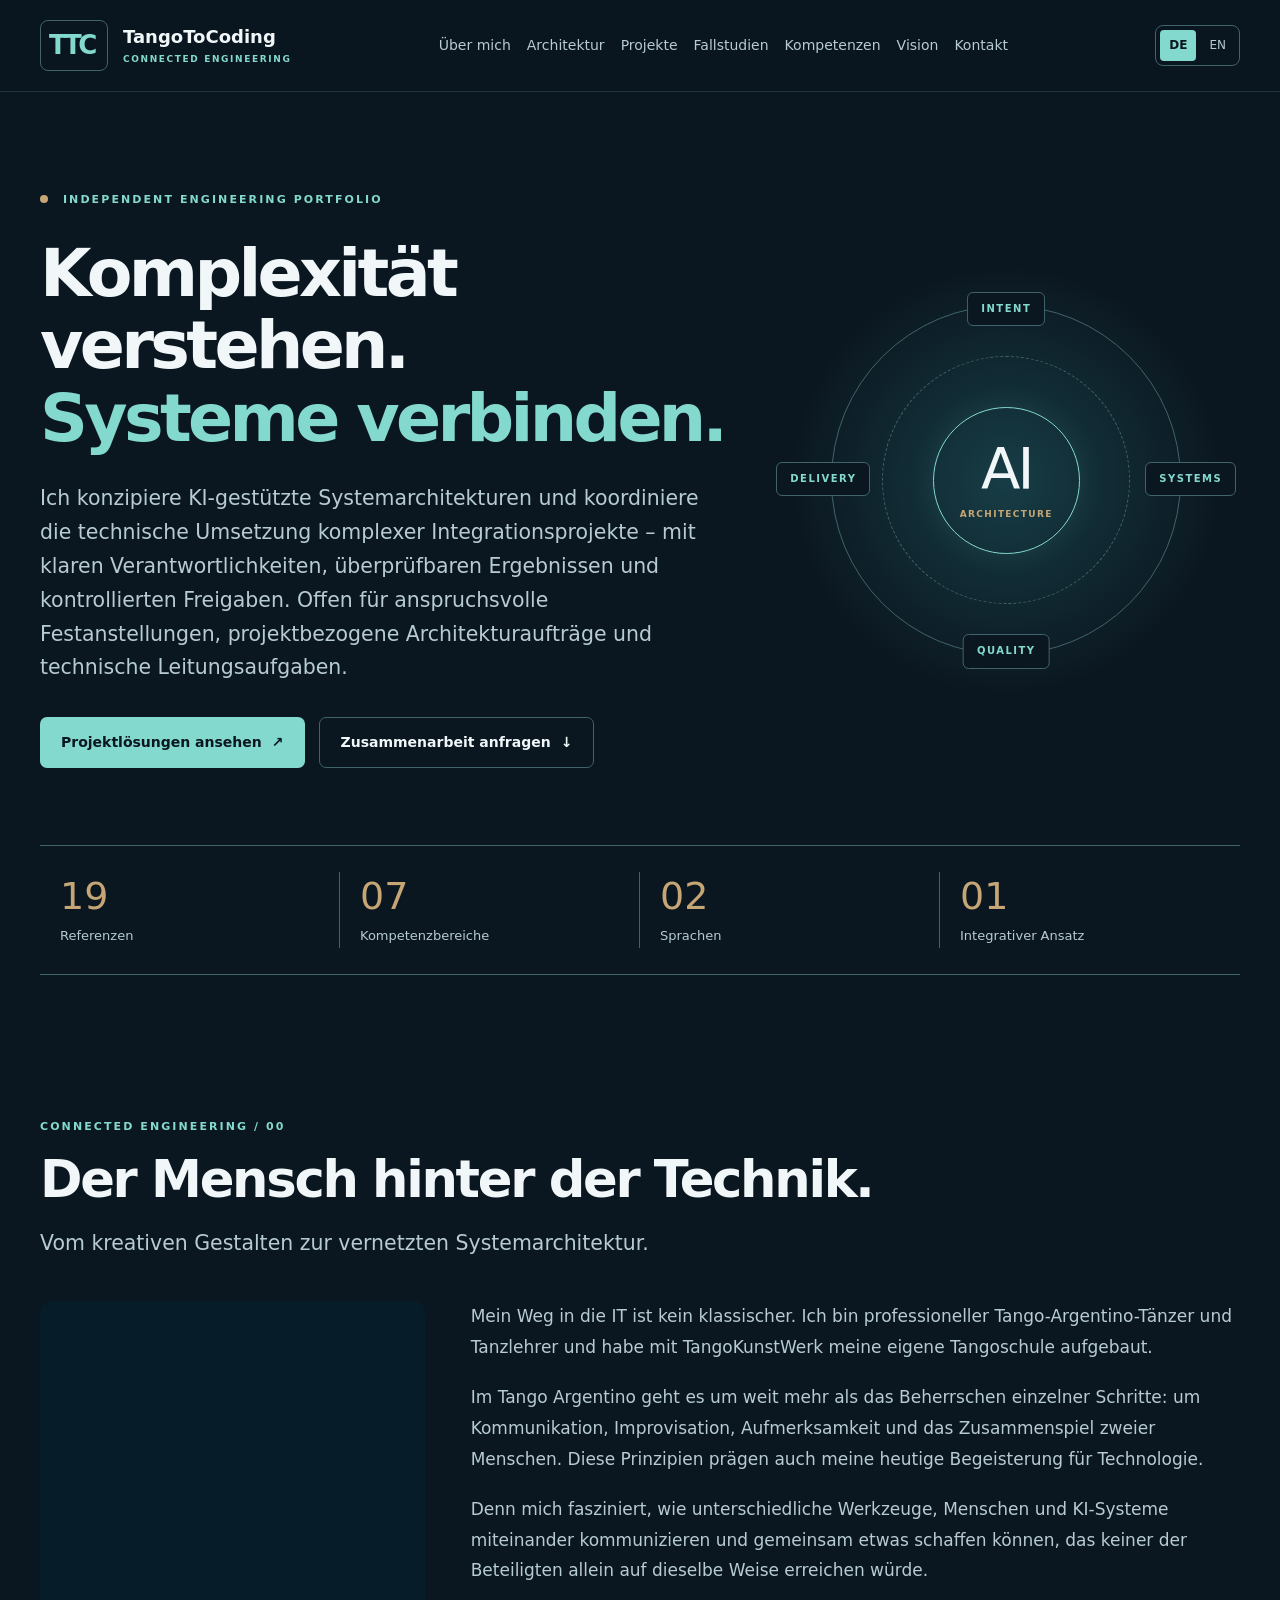
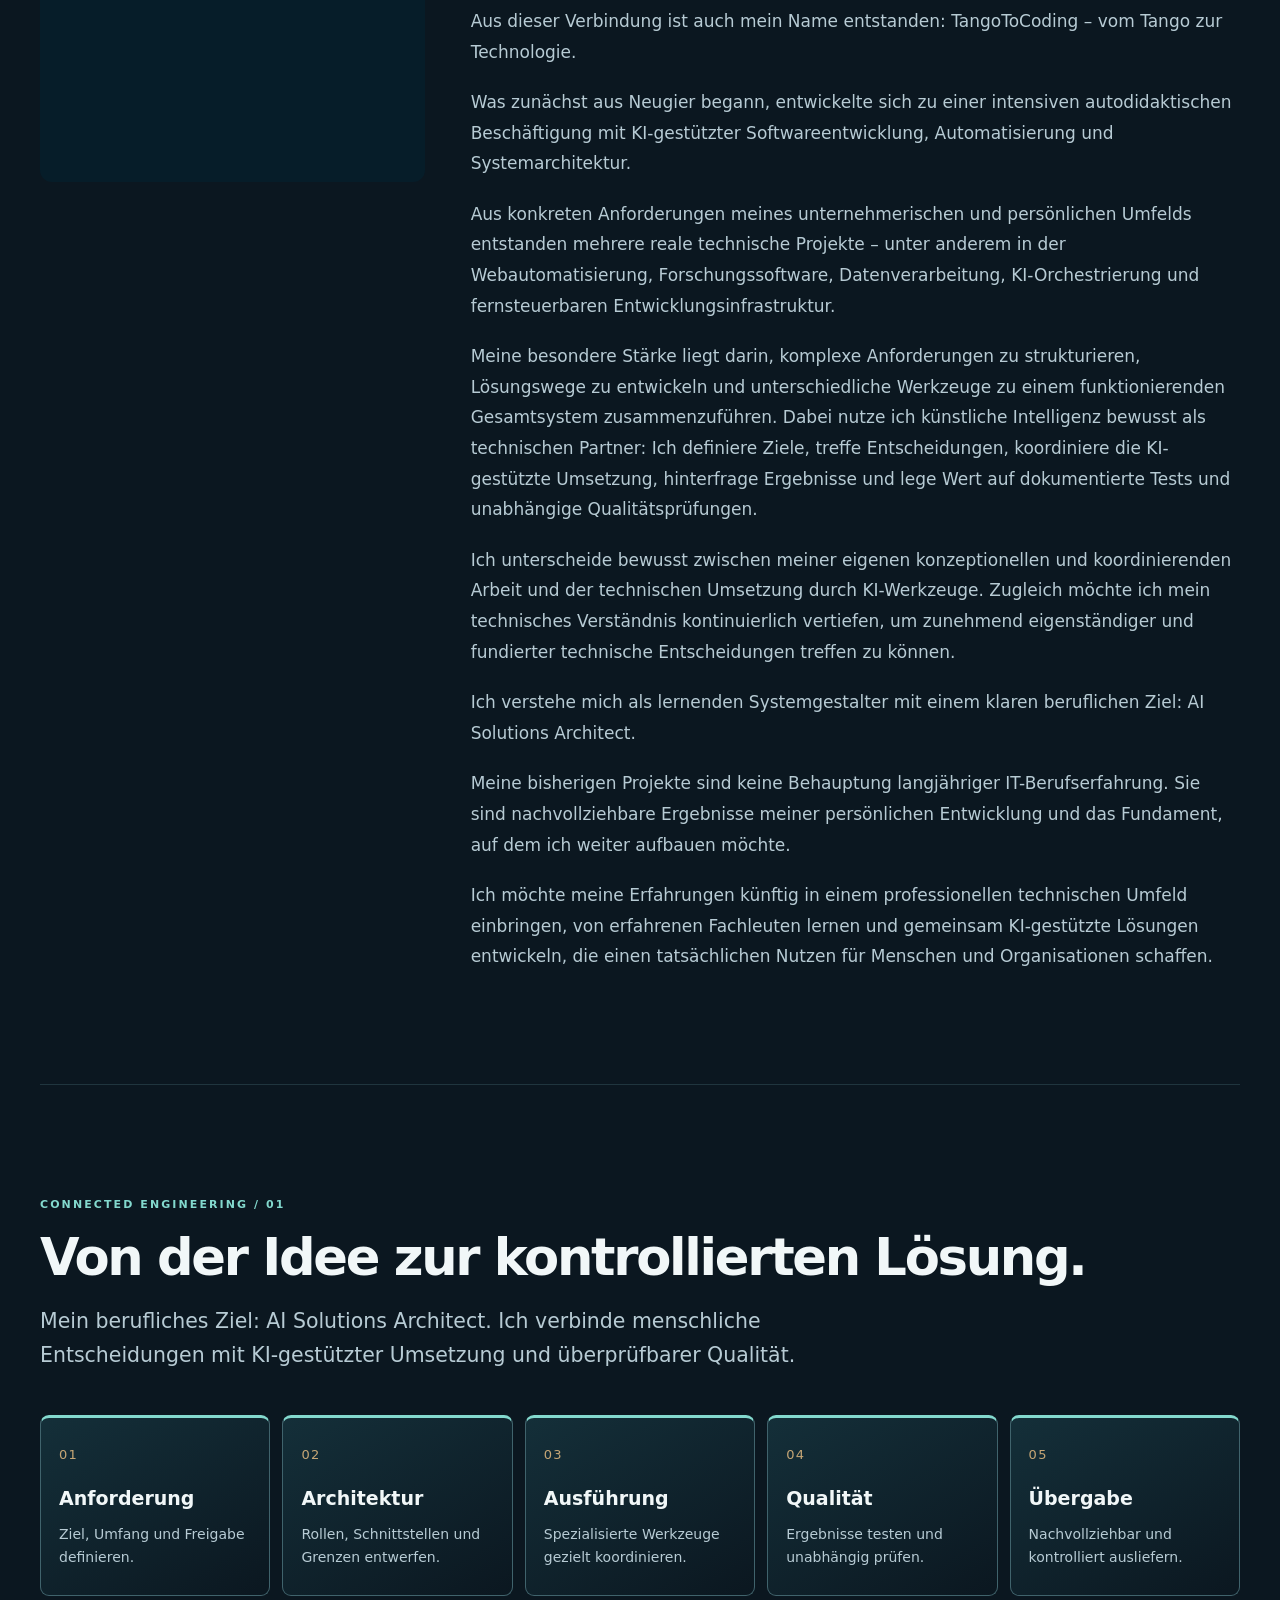
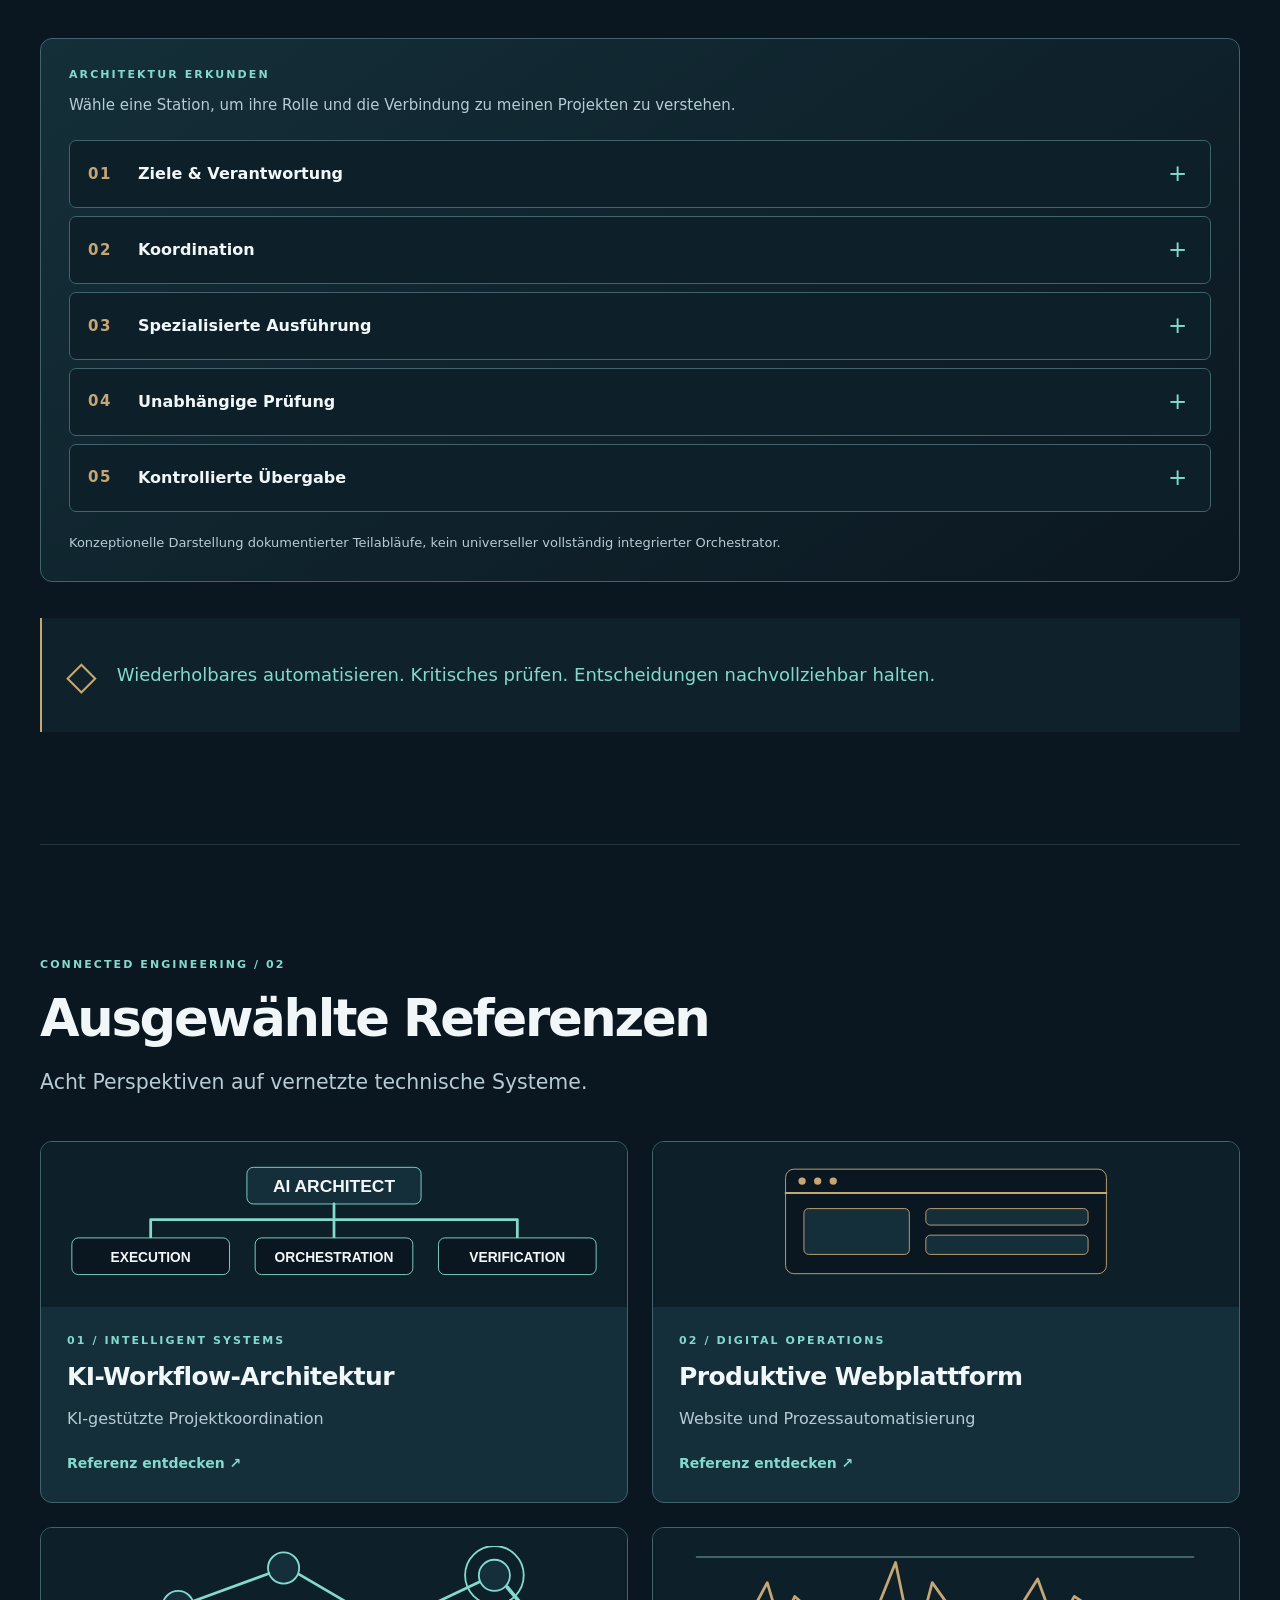
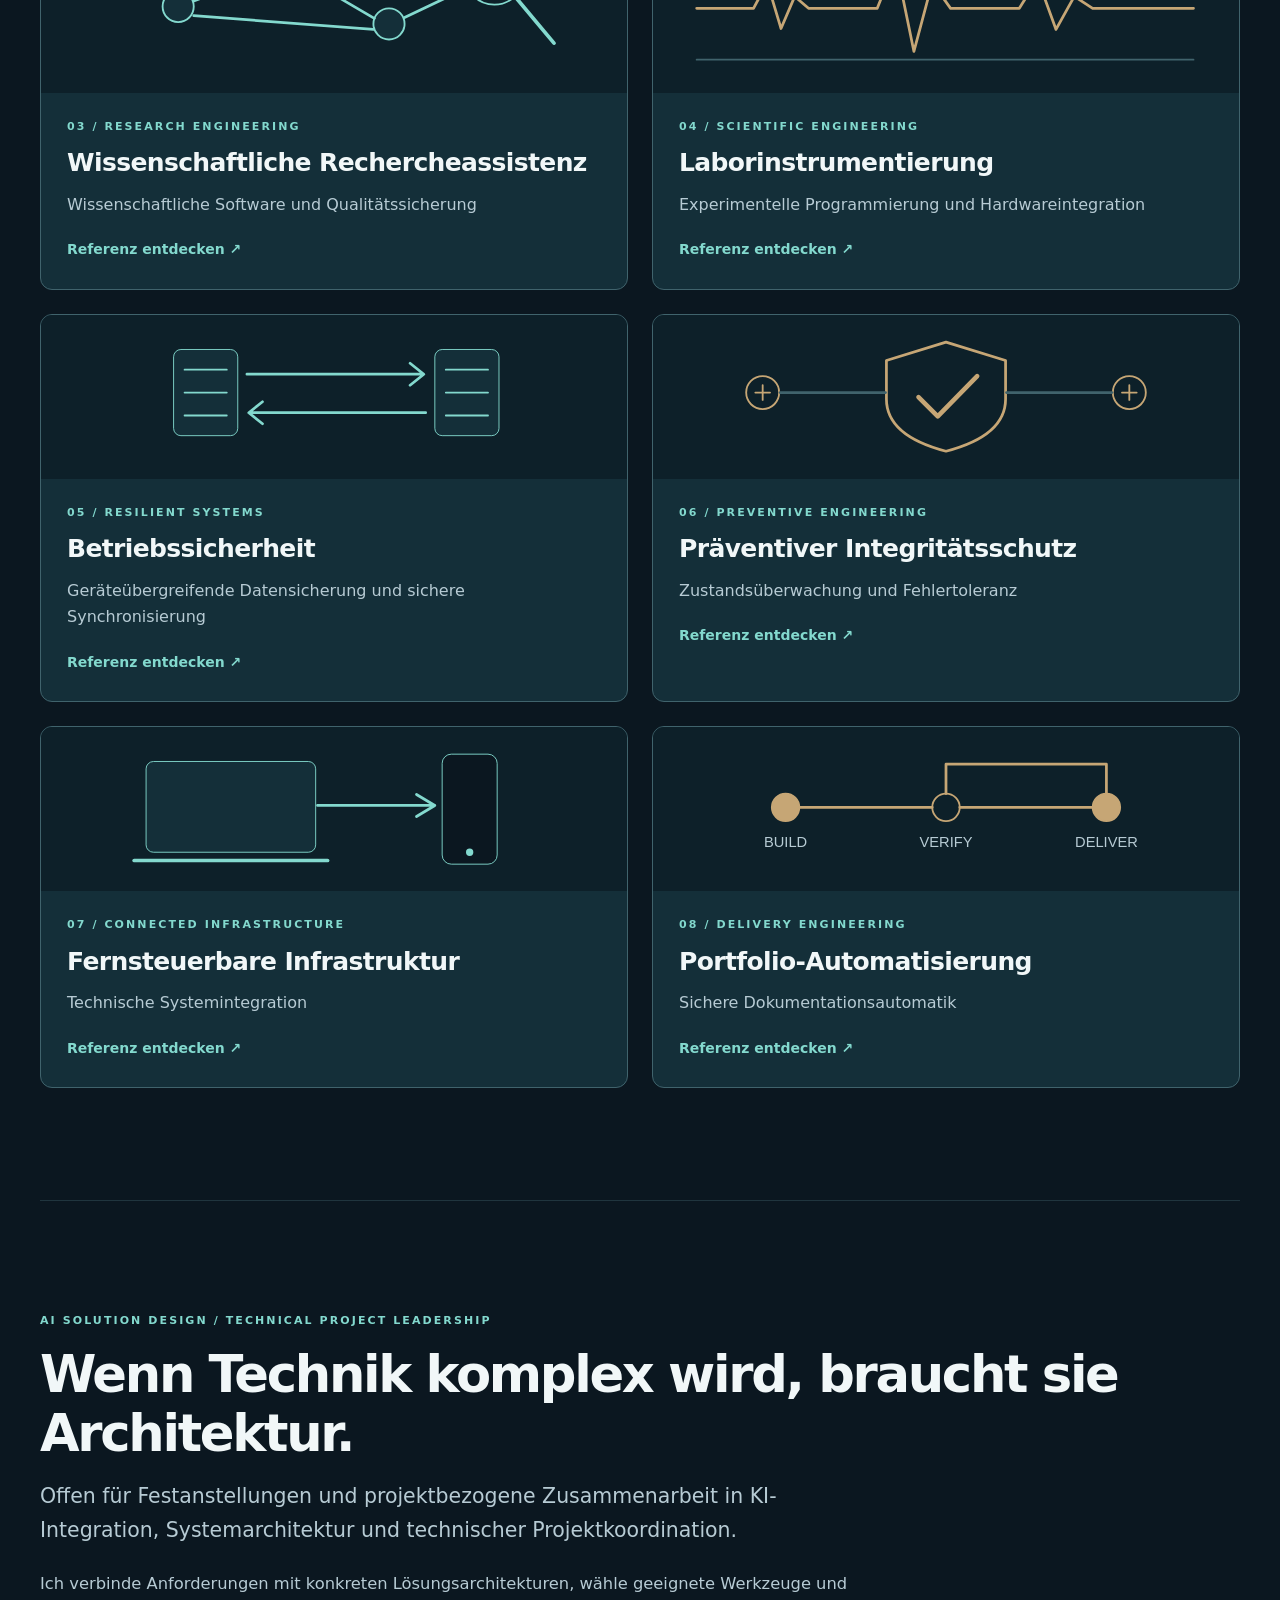
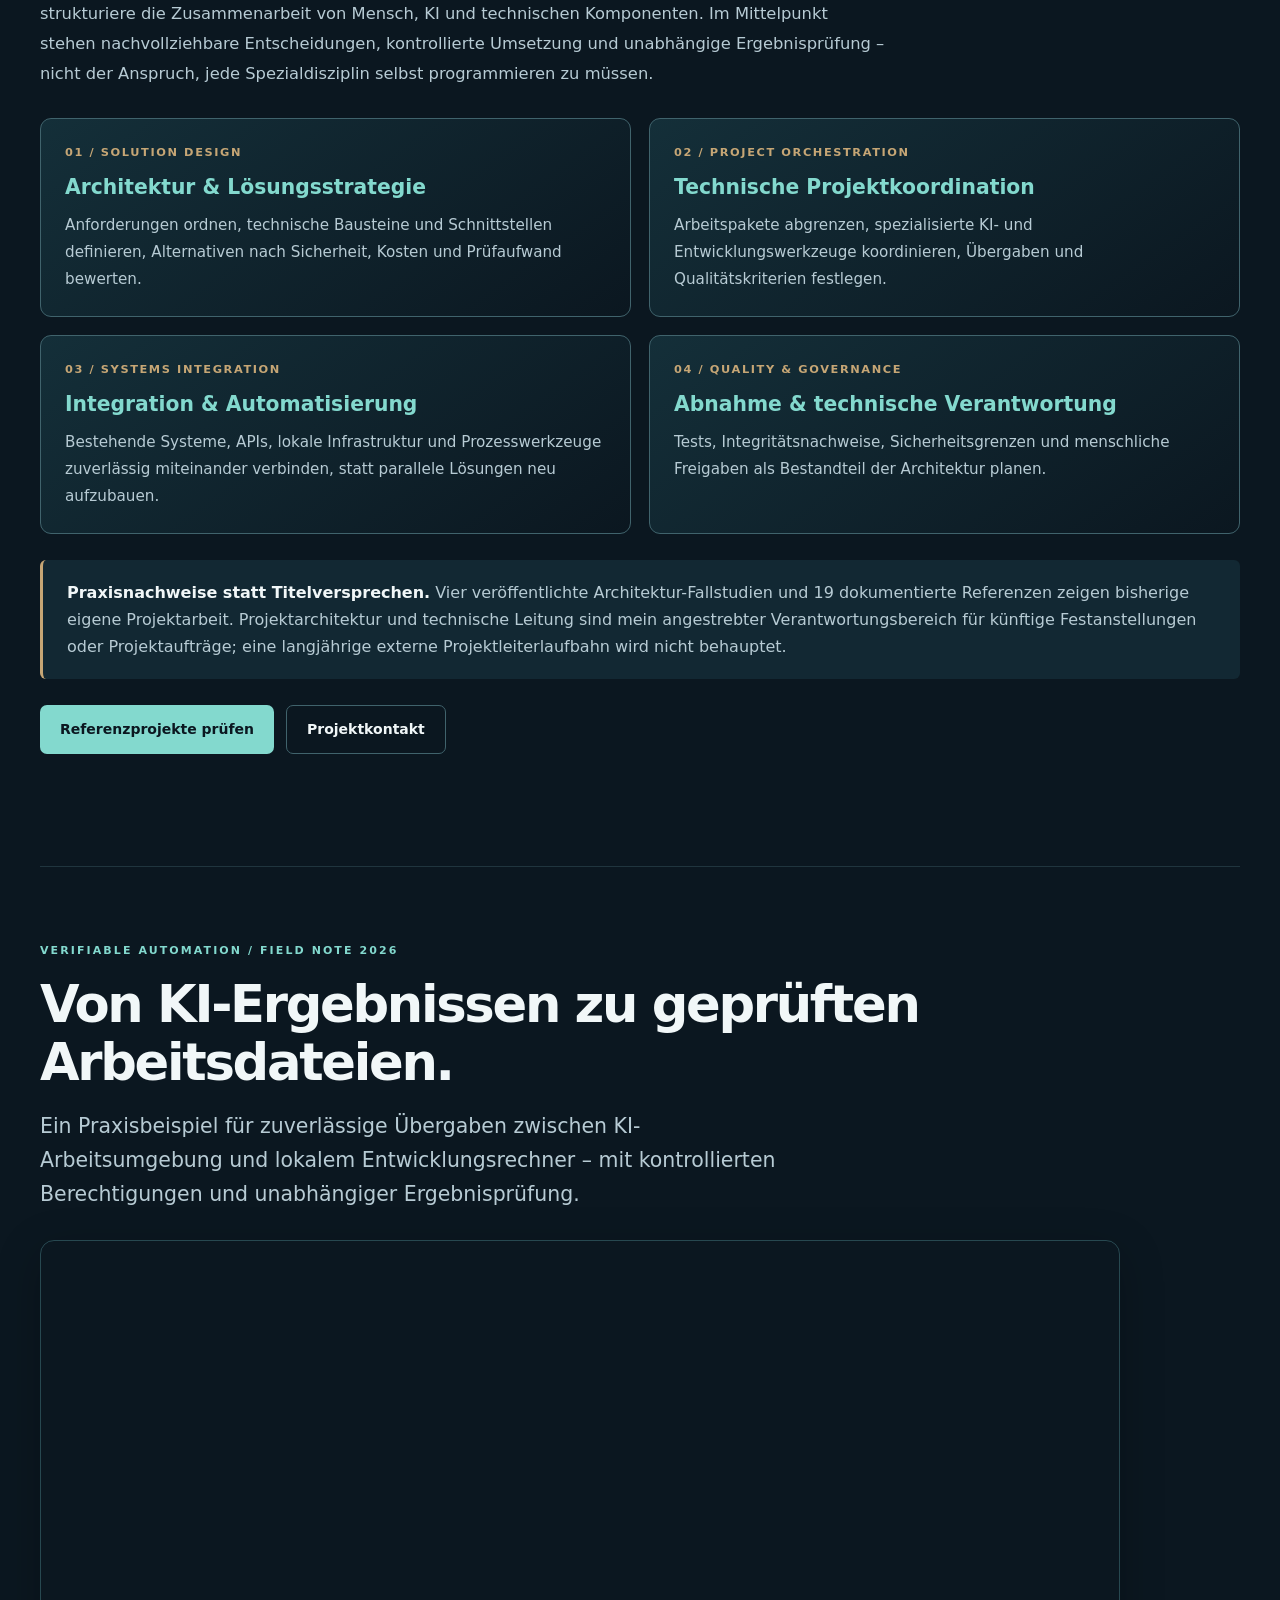
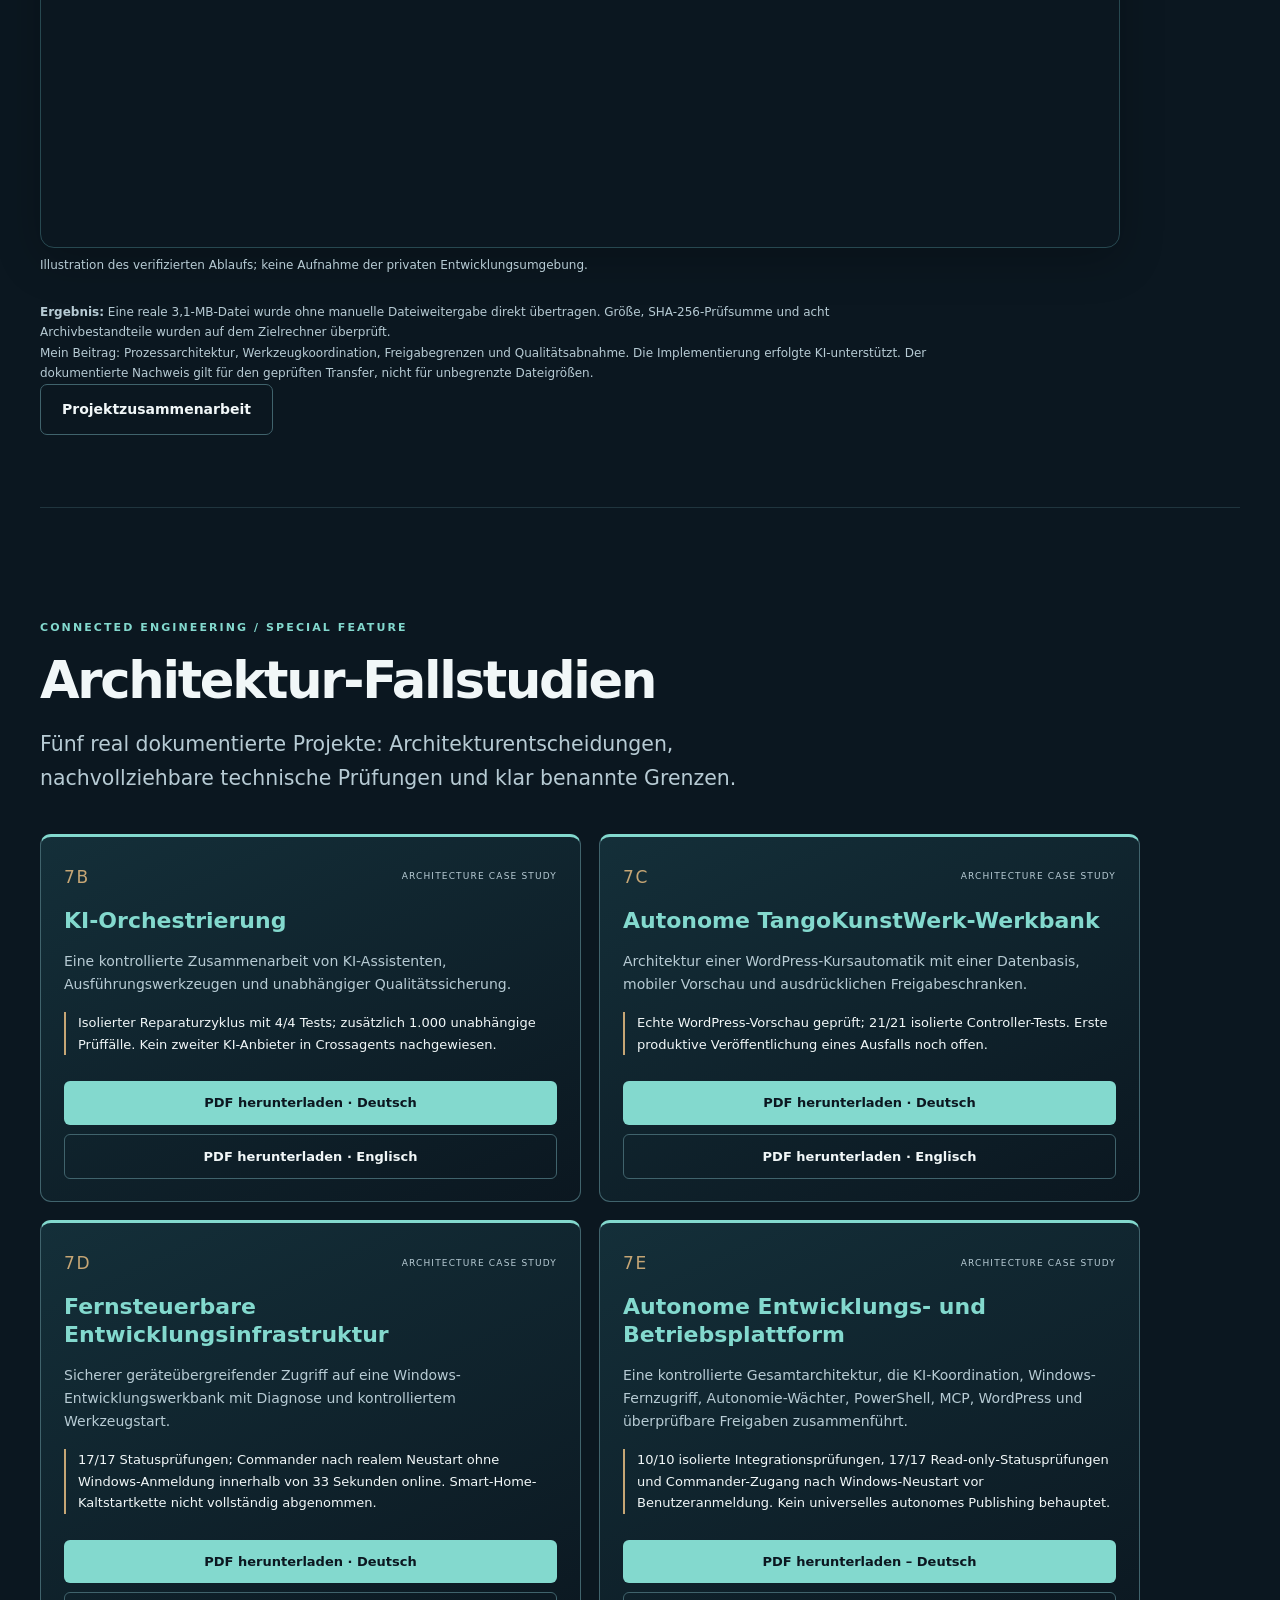
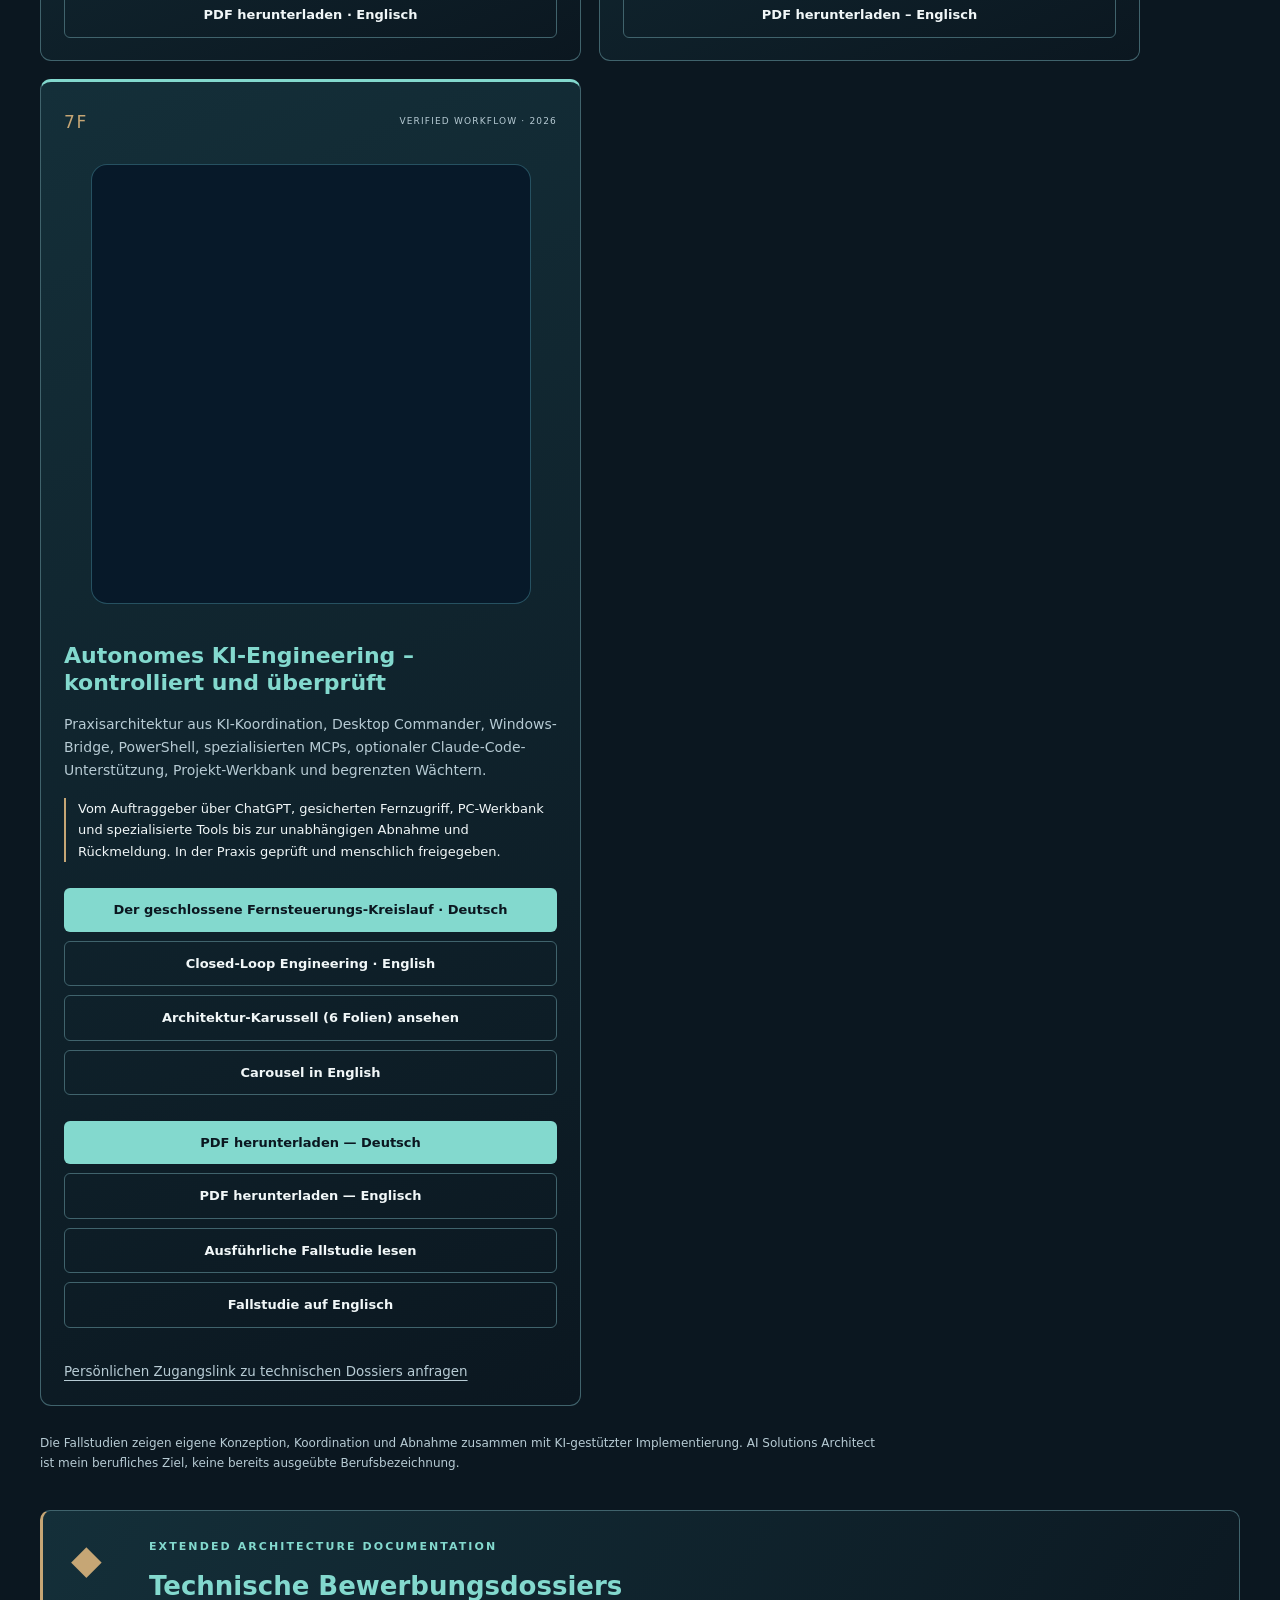
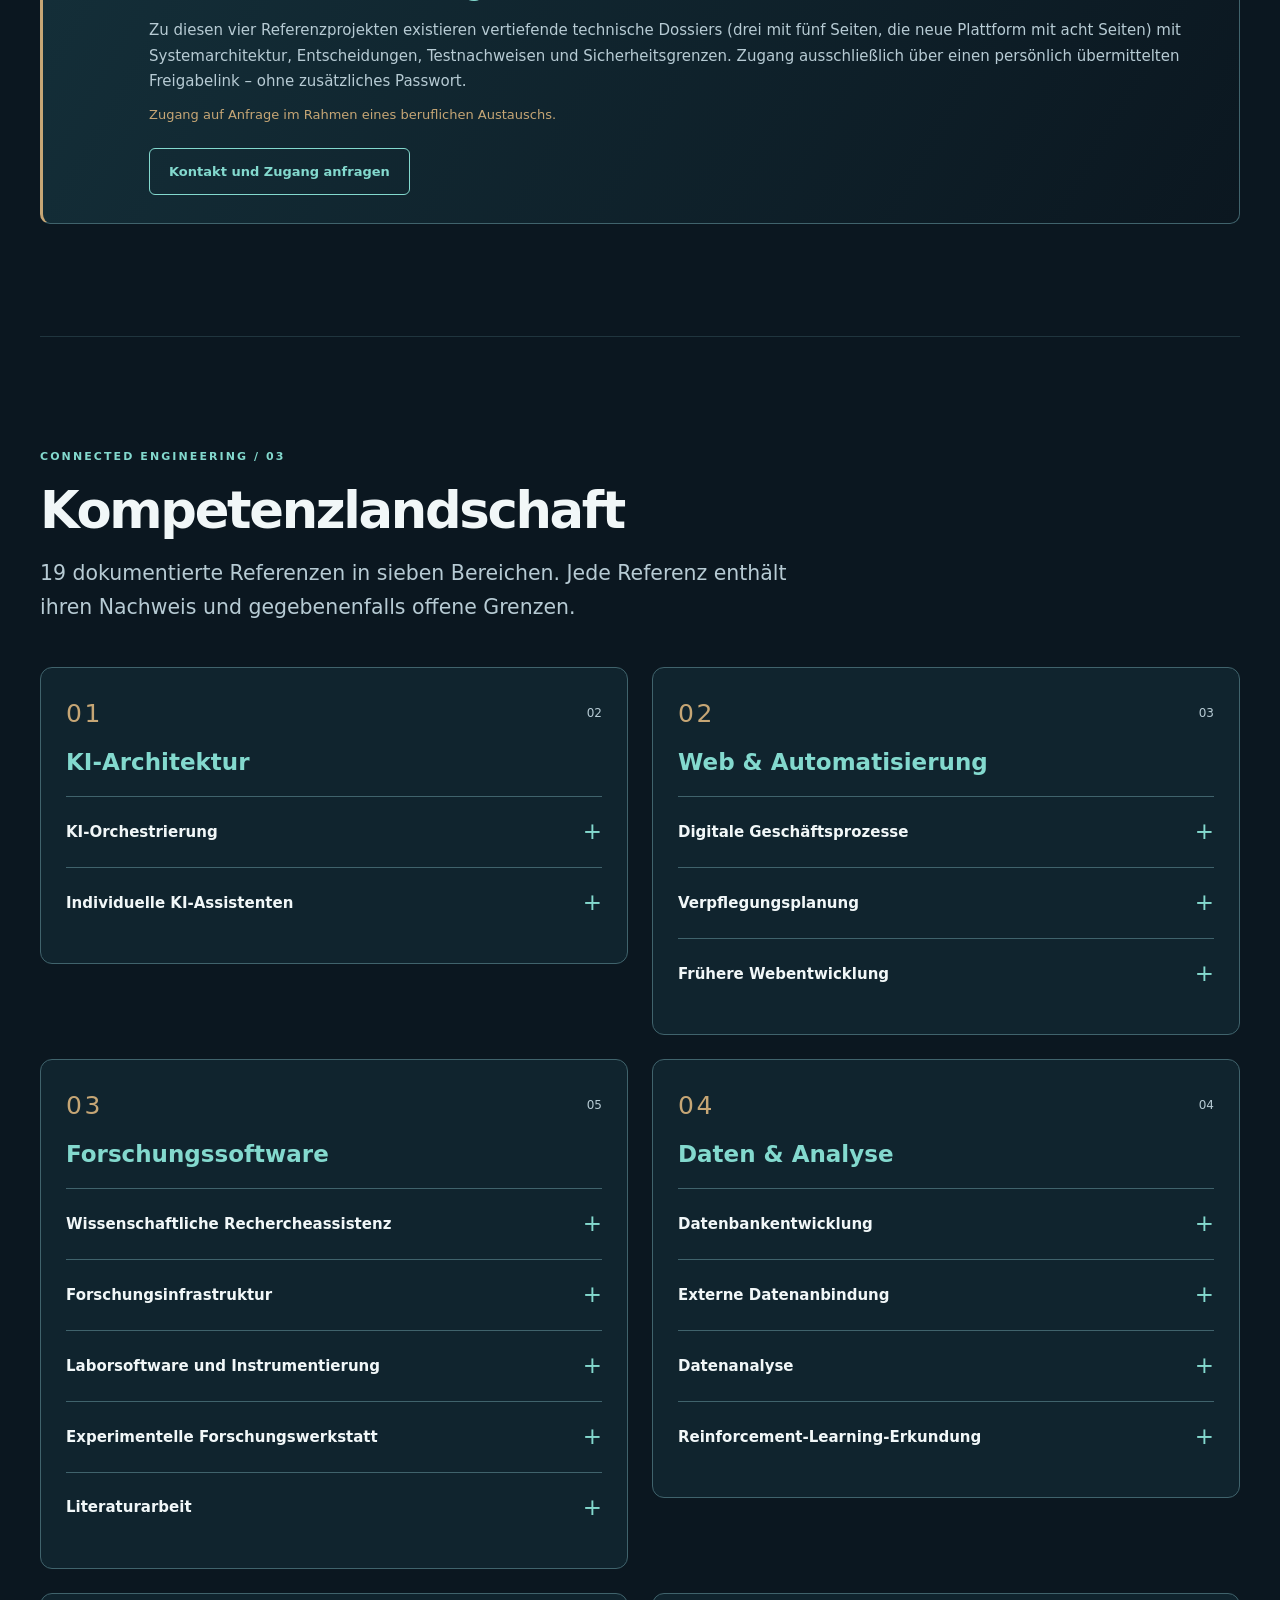
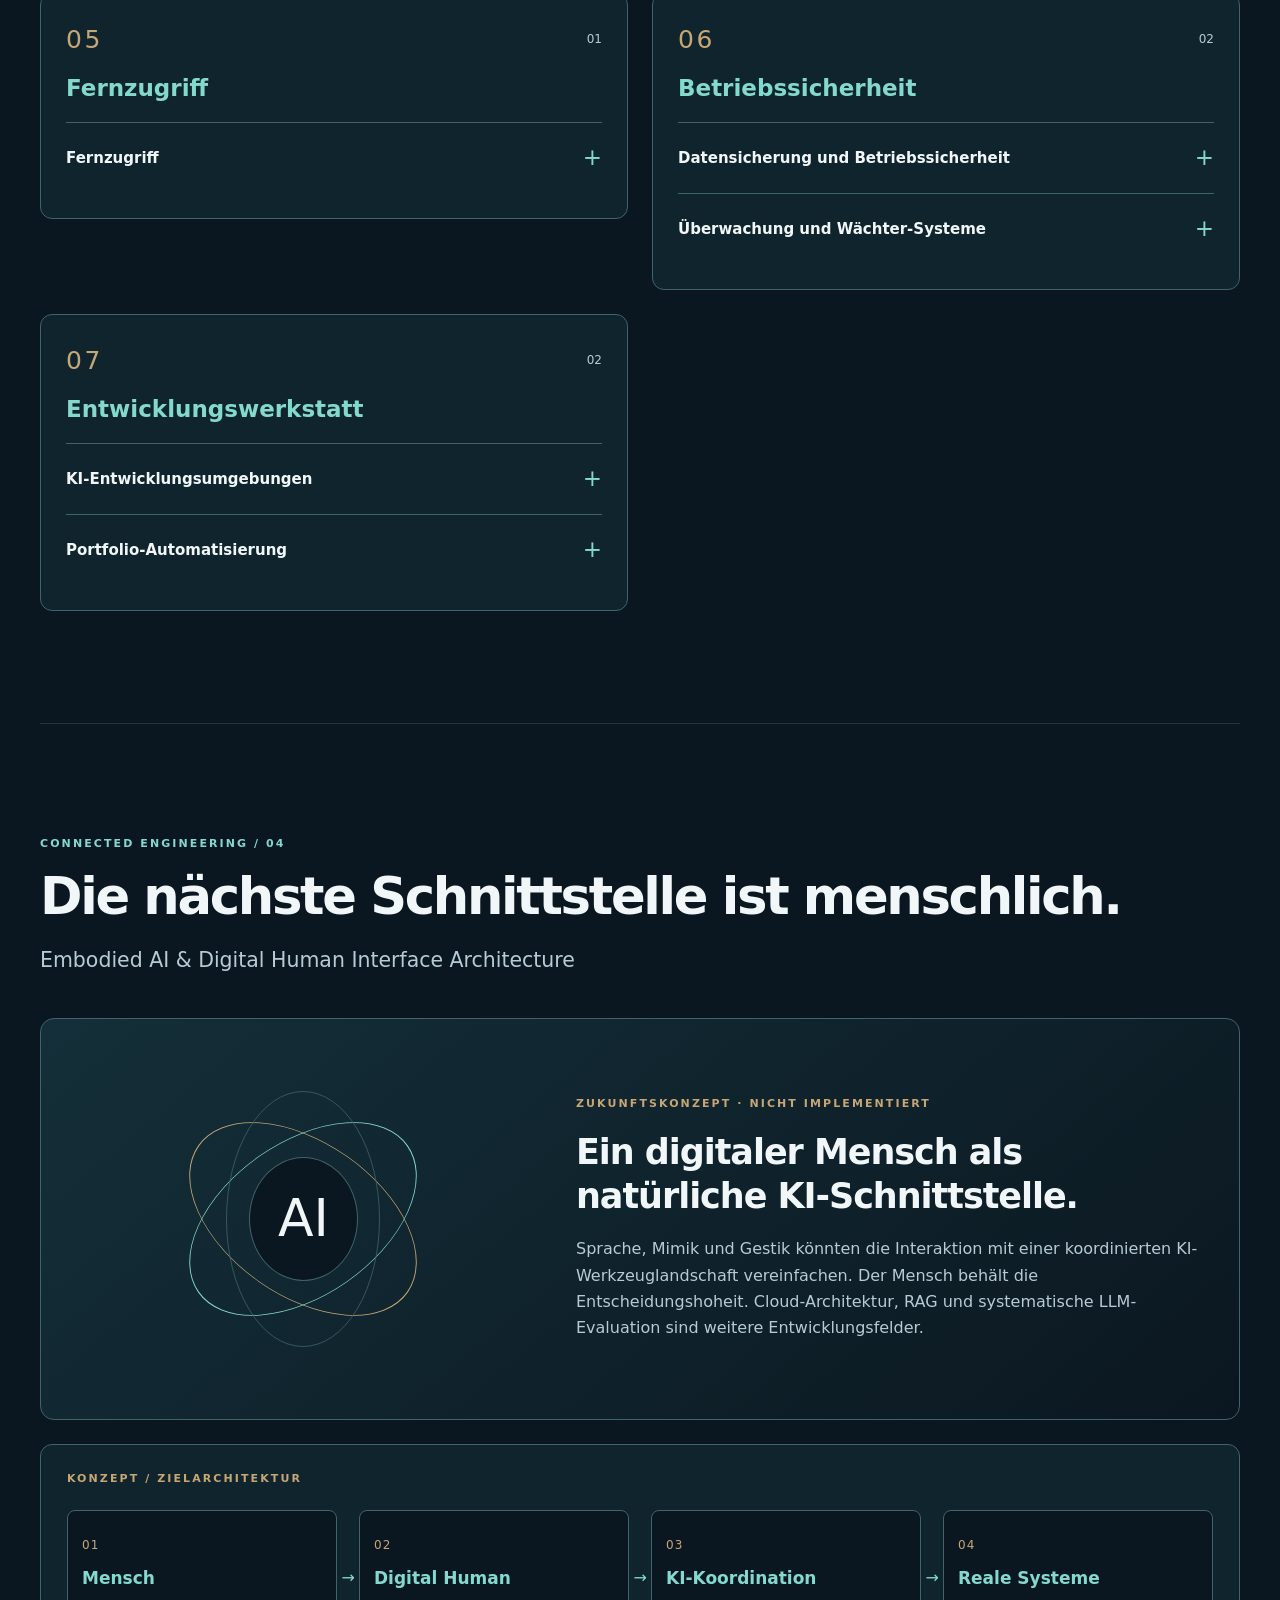
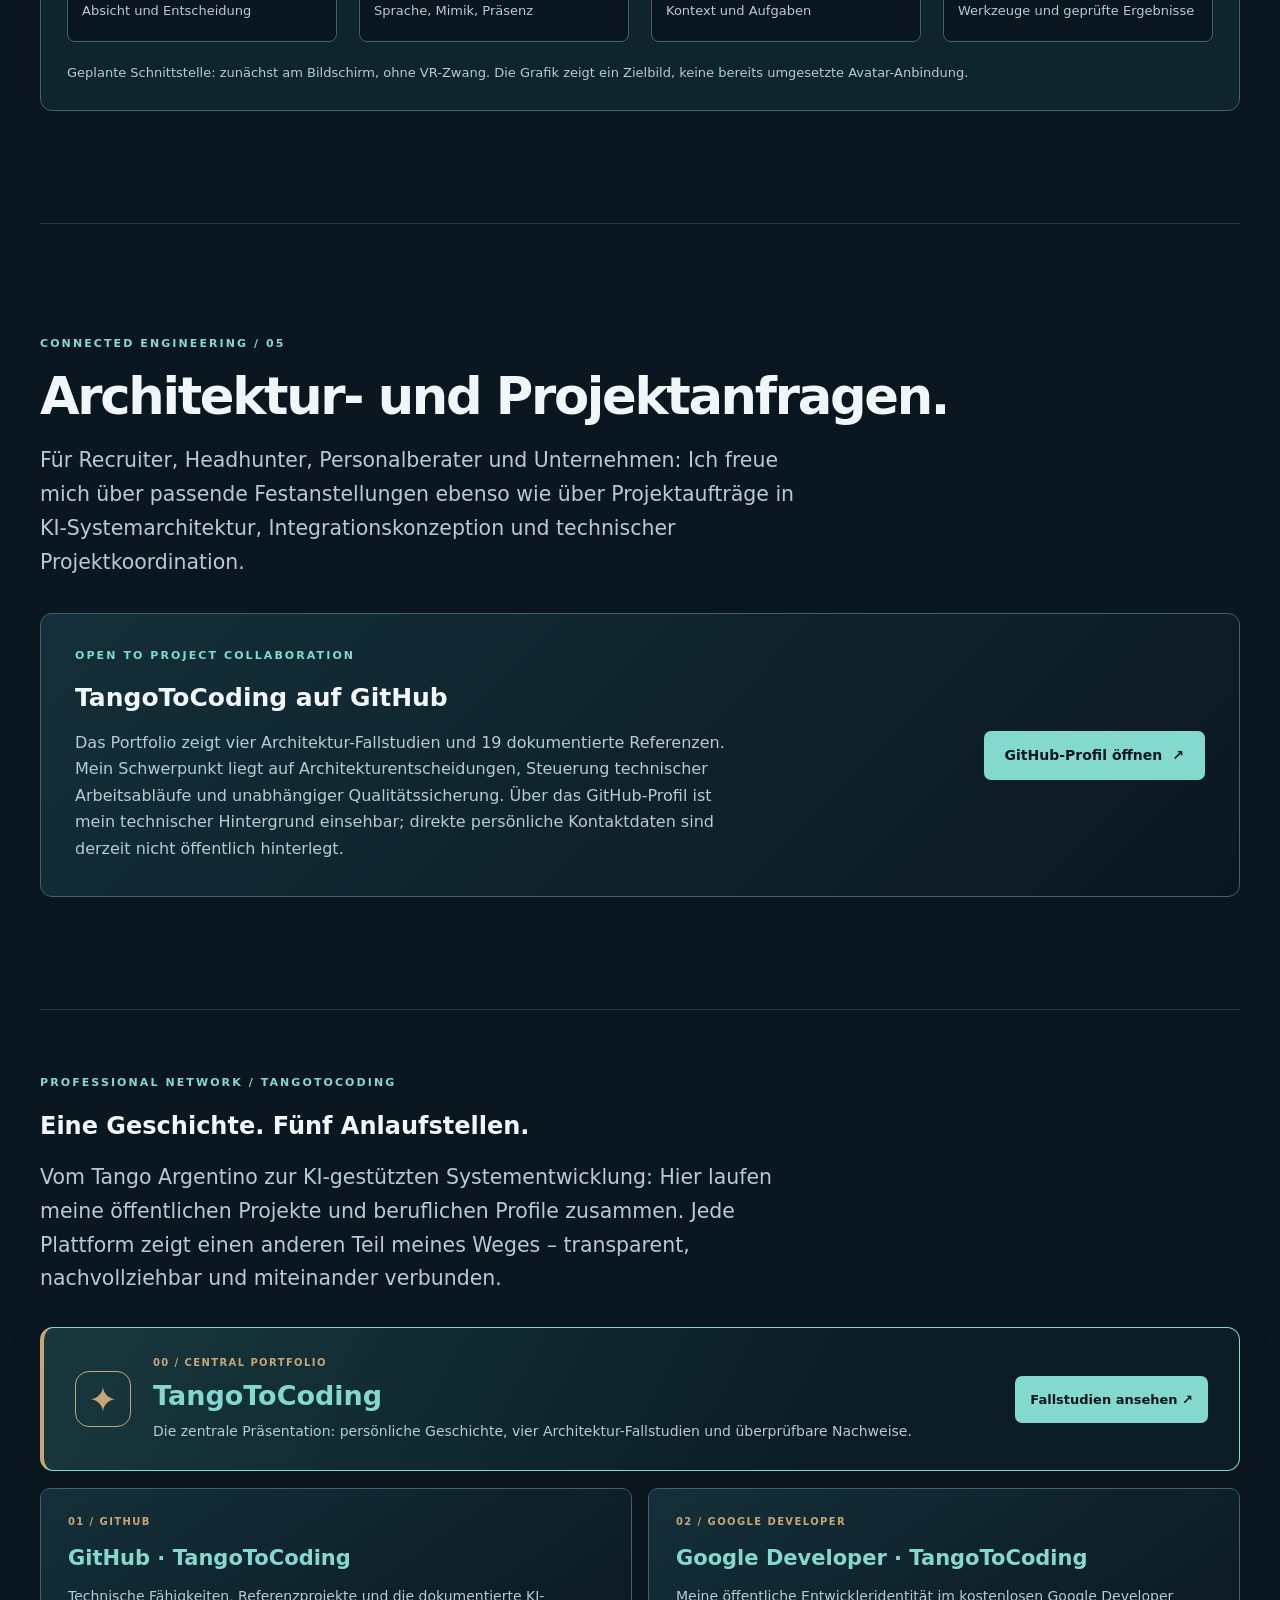
==== commit 1b0b844e: "Document governed remote closed-loop AI engineering with bilingual diagrams and carousel PDFs" ====
--- a/index.html
+++ b/index.html
@@ -62,7 +62,8 @@
 <img class="case-visual" src="secure-workflow-social-visual.png" alt="Conceptual illustration of governed AI engineering orchestration with a Windows bridge, MCP toolchain and quality watchers" loading="lazy" decoding="async" width="1254" height="1254">
 <h3><span lang="de">Autonomes KI-Engineering – kontrolliert und überprüft</span><span lang="en">Governed autonomous AI engineering workflow</span></h3>
 <p><span lang="de">Praxisarchitektur aus KI-Koordination, Desktop Commander, Windows-Bridge, PowerShell, spezialisierten MCPs, optionaler Claude-Code-Unterstützung, Projekt-Werkbank und begrenzten Wächtern.</span><span lang="en">An integrated field workflow combining AI coordination, Desktop Commander, a Windows bridge, PowerShell, specialised MCPs, optional Claude Code, a project workbench and bounded operational watchers.</span></p>
-<p class="case-proof"><span lang="de">10/10 isolierte Integrationsprüfungen, unabhängige 3,1-MB-Dateiabnahme und 4/4 Live-Browserprüfungen. Kein Anspruch auf grenzenlose oder vollständig störungsfreie Autonomie.</span><span lang="en">10/10 scoped integration checks, independent verification of a 3.1 MB artifact and 4/4 live browser checks. No claim of unlimited or failure-free autonomy.</span></p>
+<p class="case-proof"><span lang="de">Vom Auftraggeber über ChatGPT, gesicherten Fernzugriff, PC-Werkbank und spezialisierte Tools bis zur unabhängigen Abnahme und Rückmeldung. In der Praxis geprüft und menschlich freigegeben.</span><span lang="en">A governed feedback loop connecting human intent, ChatGPT, secure remote access, an engineering workstation, specialist tools, independent checks and delivery back to the principal.</span></p>
+<div class="case-downloads closed-loop-card-links"><a href="closed-loop-architecture-de.html"><span lang="de">Der geschlossene Fernsteuerungs-Kreislauf · Deutsch</span><span lang="en">Closed-loop remote engineering · German</span></a><a href="closed-loop-architecture-en.html"><span lang="de">Closed-Loop Engineering · English</span><span lang="en">Closed-loop architecture · English</span></a><a href="closed-loop-carousel-de.pdf" type="application/pdf"><span lang="de">Architektur-Karussell (6 Folien) ansehen</span><span lang="en">View six-slide architecture carousel (DE)</span></a><a href="closed-loop-carousel-en.pdf" type="application/pdf"><span lang="de">Carousel in English</span><span lang="en">English architecture carousel (PDF)</span></a></div>
 <div class="case-downloads">
 <a href="7F_Fallstudie_DE.pdf" type="application/pdf" download><span lang="de">PDF herunterladen — Deutsch</span><span lang="en">Download PDF — German</span></a>
 <a href="7F_Fallstudie_EN.pdf" type="application/pdf" download><span lang="de">PDF herunterladen — Englisch</span><span lang="en">Download PDF — English</span></a>
